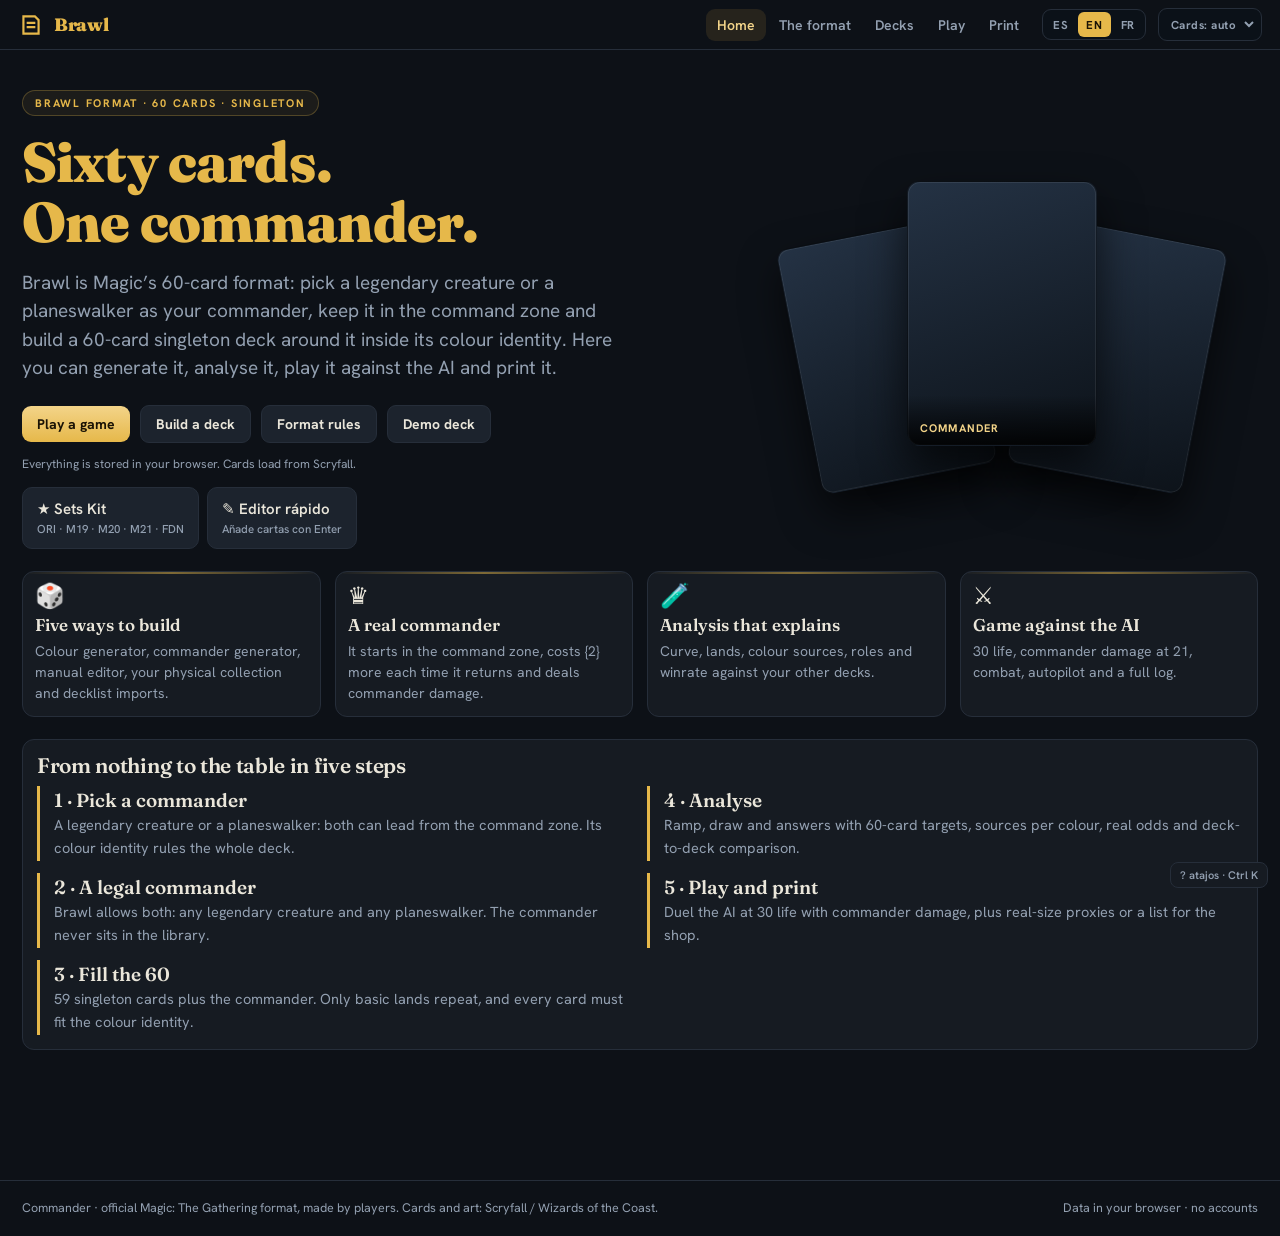
==== brawl.html @ c802e68e "Add files via upload" ====
<!DOCTYPE html><html lang="es"><head><meta charset="utf-8"><meta name="viewport" content="width=device-width,initial-scale=1">
<title>Brawl · Sesenta cartas, un comandante</title>
<meta name="description" content="Brawl multijugador: 60 cartas singleton (1 comandante + 59), 30 vidas, identidad de color y comandante criatura legendaria o planiswalker. Construye, analiza, juega e imprime.">
<link rel="preconnect" href="https://fonts.googleapis.com"><link rel="preconnect" href="https://fonts.gstatic.com" crossorigin>
<link rel="preload" as="style" href="https://fonts.googleapis.com/css2?family=Fraunces:opsz,wght@9..144,600;9..144,850&family=Hanken+Grotesk:wght@400;500;600;700&display=swap"><link href="https://fonts.googleapis.com/css2?family=Fraunces:opsz,wght@9..144,600;9..144,850&family=Hanken+Grotesk:wght@400;500;600;700&display=swap" rel="stylesheet">
<style>
:root{--bg:#0f141c;--bg2:#0a0e14;--pn:#18212c;--pn2:#1e2937;--ln:#2b3a4c;--tx:#eae6da;--mu:#93a0b1;--au:#e3b64b;--au2:#f3d489;--rd:#e0613f;--ok:#5bbd7a;--W:#f0e5b4;--U:#6db2ee;--B:#a690c4;--R:#ee7e5e;--G:#6fcb7c;--r:14px;color-scheme:dark}
*{box-sizing:border-box}
html{scroll-behavior:smooth}
body{margin:0;background:radial-gradient(1200px 700px at 50% -10%,#1c2836 0,#0f141c 55%,#090d12 100%) fixed;color:var(--tx);font:16px/1.55 'Hanken Grotesk',system-ui,-apple-system,sans-serif;-webkit-font-smoothing:antialiased}
h1,h2,h3,h4{font-family:Fraunces,Georgia,serif;line-height:1.08;margin:0;letter-spacing:-.015em}
h1{font-size:clamp(42px,7.6vw,88px);font-weight:850}
h2{font-size:clamp(26px,3.4vw,40px);font-weight:850}
h3{font-size:21px;font-weight:600}
p{margin:0 0 10px}
a{color:var(--au)}
header{position:sticky;top:0;z-index:30;display:flex;gap:18px;align-items:center;flex-wrap:wrap;padding:12px 22px;border-bottom:1px solid var(--ln);background:#0f141ce8;backdrop-filter:blur(12px)}
.logo{display:flex;align-items:center;gap:10px;font:850 21px Fraunces,serif;color:var(--au);cursor:pointer;letter-spacing:-.02em}
.logo svg{width:26px;height:26px;fill:currentColor}
nav{display:flex;gap:2px;flex-wrap:wrap;margin-left:auto}
nav button{background:none;border:0;color:var(--mu);font:600 14.5px 'Hanken Grotesk',system-ui,-apple-system,sans-serif;padding:8px 12px;border-radius:9px;cursor:pointer;transition:.15s}
nav button:hover{color:var(--tx);background:#ffffff0a}
nav button.on{color:var(--tx);background:var(--pn);box-shadow:inset 0 -2px var(--au)}
.langsw{display:flex;gap:2px;border:1px solid var(--ln);border-radius:9px;padding:2px;background:#0b1118}
.langsw button{background:none;border:0;color:var(--mu);font:700 11.5px 'Hanken Grotesk',system-ui,-apple-system,sans-serif;letter-spacing:.06em;padding:5px 8px;border-radius:6px;cursor:pointer}
.langsw button.on{background:var(--au);color:#1a1305}
.langsel{display:flex;align-items:center;border:1px solid var(--ln);border-radius:9px;padding:2px 4px;background:#0b1118}
.langsel select{background:none;border:0;color:var(--mu);font:700 11.5px 'Hanken Grotesk',system-ui,-apple-system,sans-serif;letter-spacing:.04em;padding:5px 4px;cursor:pointer;outline:none}
.langsel select:hover{color:var(--tx)}

/* ---------- tablero de juego ---------- */
.jgrid{display:grid;grid-template-columns:minmax(0,1fr) 300px;gap:14px;margin-top:14px;align-items:start}
@media(max-width:980px){.jgrid{grid-template-columns:1fr}}
.jmain{background:radial-gradient(120% 90% at 50% -10%,#16202c,#0a1017 70%);border:1px solid var(--ln);border-radius:16px;padding:12px;box-shadow:inset 0 20px 60px #0008,0 8px 30px #0006}
.jphase{display:flex;gap:6px;align-items:center;flex-wrap:wrap;margin-bottom:10px}
.jphase .ph{font:700 10.5px 'Hanken Grotesk',system-ui,-apple-system,sans-serif;letter-spacing:.12em;text-transform:uppercase;color:var(--mu);border:1px solid #ffffff14;border-radius:999px;padding:5px 11px;background:#0b1118}
.jphase .ph.on{color:#1a1305;background:linear-gradient(180deg,var(--au2),var(--au));border-color:transparent;box-shadow:0 4px 14px #e3b64b33}
.jphase .jturn{margin-left:auto;font:700 11px 'Hanken Grotesk',system-ui,-apple-system,sans-serif;letter-spacing:.1em;text-transform:uppercase;color:var(--au2)}
.jbody{display:grid;grid-template-columns:64px minmax(0,1fr);gap:10px;align-items:stretch}
.jpiles{display:flex;flex-direction:column;justify-content:space-between;gap:16px}
.pstack{display:flex;flex-direction:column;gap:4px;align-items:stretch}
.plabel{font:700 9px 'Hanken Grotesk',system-ui,-apple-system,sans-serif;letter-spacing:.16em;text-transform:uppercase;color:var(--mu);text-align:center;opacity:.7}
.pmini{display:flex;align-items:center;gap:4px;justify-content:center;font:600 11px 'Hanken Grotesk',system-ui,-apple-system,sans-serif;color:#cfdae6;background:#0a121b;border:1px solid #ffffff12;border-radius:8px;padding:6px 4px;position:relative}
.pmini .cnt{font-weight:800;color:var(--au2)}
.pmini.gy{border-color:#f5555522}.pmini.ex{border-color:#a855f722}.pmini.cmd{border-color:#e3b64b44}
.jplay{display:flex;flex-direction:column;gap:6px;min-width:0}
.jzone{min-height:104px;border:1px dashed #ffffff14;border-radius:12px;padding:8px;display:flex;flex-wrap:wrap;gap:6px;align-content:flex-start;background:#ffffff04;position:relative}
.jzone.jlands{min-height:76px;border-style:solid;border-color:#ffffff0d;background:#ffffff02}
.jzone.jhand{border-style:solid;border-color:#ffffff10;background:#ffffff05}
.jzone.me{border-color:#e3b64b26}
.jzone.ai{border-color:#6fb4f026}
.jempty{font:600 10.5px 'Hanken Grotesk',system-ui,-apple-system,sans-serif;letter-spacing:.06em;color:var(--mu);opacity:.55;margin:auto}
.jzone .bcard{width:72px}
.jzone.jlands .bcard{width:56px}
.jzone.jhand .hcard{width:66px}
.jinfo{display:flex;align-items:center;gap:10px;padding:2px 4px}
.jinfo.me{justify-content:flex-end}
.jdice{font:850 24px Fraunces,serif;color:#f2e7cf;background:#0a121b;border:1px solid #ffffff1a;border-radius:12px;padding:1px 12px;min-width:46px;text-align:center;box-shadow:0 4px 14px #0007}
.jdice.pulse{animation:jdice .7s ease}
.jdice.hit{color:#ff9b9b;border-color:#f5555588;box-shadow:0 0 22px #f5555544}
.jdice.gain{color:#9bf2b5;border-color:#55f58b88;box-shadow:0 0 22px #55f58b44}
@keyframes jdice{0%{transform:scale(1)}35%{transform:scale(1.22)}100%{transform:scale(1)}}
.jmeta{font:600 10.5px 'Hanken Grotesk',system-ui,-apple-system,sans-serif;color:var(--mu);letter-spacing:.04em}
.jmid{display:flex;flex-direction:column;align-items:center;gap:6px;margin:6px 0;min-height:20px}
.jstatus{font:700 11px 'Hanken Grotesk',system-ui,-apple-system,sans-serif;letter-spacing:.14em;text-transform:uppercase;color:var(--au2)}
#jCoach{display:none;max-width:min(700px,96%);text-align:center;color:#efdfb4;background:linear-gradient(180deg,#2b2413e6,#151009e6);border:1px solid #e8c5743d;border-radius:12px;padding:5px 12px;font:600 11.5px 'Hanken Grotesk',system-ui,-apple-system,sans-serif;line-height:1.35;box-shadow:0 6px 18px #0006}
#jCoach.on{display:block;animation:coachIn .32s cubic-bezier(.2,1.3,.4,1)}
@keyframes coachIn{from{opacity:0;transform:translateY(4px)}to{opacity:1;transform:translateY(0)}}
.jside{display:flex;flex-direction:column;gap:10px;background:#0b1118;border:1px solid var(--ln);border-radius:16px;padding:12px}
.jtools{display:flex;flex-wrap:wrap;gap:6px;align-items:center}
.jcmdbox{background:#0a121b;border:1px solid #e3b64b22;border-radius:12px;padding:8px}
.jlogbox{flex:1;min-height:180px;max-height:360px;overflow:auto;background:#080e15;border:1px solid var(--ln);border-radius:12px;padding:8px}
.jlogbox .log{font:11.5px/1.5 ui-monospace,SFMono-Regular,Menlo,monospace;color:#a9b8c6}
.jblockpanel{margin-top:12px;background:#0b1118;border:1px solid var(--ln);border-radius:14px;padding:12px}
.floatdmg{position:fixed;font:800 20px Fraunces,serif;pointer-events:none;z-index:9999;animation:fdmg 1.2s ease-out forwards;text-shadow:0 2px 8px #000}
@keyframes fdmg{0%{opacity:0;transform:translate(-50%,0) scale(.8)}20%{opacity:1}100%{opacity:0;transform:translate(-50%,-38px) scale(1.15)}}
.jparticle{position:fixed;width:5px;height:5px;border-radius:50%;pointer-events:none;z-index:9998;animation:jpart .7s ease-out forwards}
@keyframes jpart{to{transform:translate(var(--dx),var(--dy));opacity:0}}
.jshake{animation:jshake .32s}
@keyframes jshake{0%,100%{transform:translate(0)}25%{transform:translate(-3px,2px)}60%{transform:translate(3px,-2px)}}

/* ---------- análisis por sobre ---------- */
.anaout{margin-top:12px}
.anacard{background:#0a121b;border:1px solid var(--ln);border-radius:14px;padding:14px}
.anabig{font:800 19px Fraunces,serif}
.anagrid{display:grid;grid-template-columns:repeat(auto-fit,minmax(150px,1fr));gap:10px;margin:12px 0}
.anagrid>div{background:#ffffff05;border:1px solid #ffffff0d;border-radius:10px;padding:8px 10px;display:flex;flex-direction:column;gap:3px}
.anagrid small{font:700 9.5px 'Hanken Grotesk',system-ui,-apple-system,sans-serif;letter-spacing:.14em;text-transform:uppercase;color:var(--mu)}
.anagrid b{font:800 18px Fraunces,serif;color:#f2e7cf}
.anabar{height:6px;background:#ffffff14;border-radius:999px;overflow:hidden;margin-top:4px}
.anabar i{display:block;height:100%;background:linear-gradient(90deg,#8a6a1e,var(--au2))}
.analabel{font:700 10px 'Hanken Grotesk',system-ui,-apple-system,sans-serif;letter-spacing:.14em;text-transform:uppercase;color:var(--au2);margin:14px 0 6px}
.anacurve{display:flex;align-items:flex-end;gap:4px;height:86px;padding-top:6px}
.anacurve i{flex:1;background:linear-gradient(180deg,var(--au2),#6d5316);border-radius:3px 3px 0 0;position:relative;display:flex;align-items:flex-end;justify-content:center}
.anacurve i span{position:absolute;bottom:-16px;font:700 9px 'Hanken Grotesk',system-ui,-apple-system,sans-serif;color:var(--mu)}
.anaok{color:#9bf2b5;font:600 12px 'Hanken Grotesk',system-ui,-apple-system,sans-serif}
.anawarn{display:flex;flex-wrap:wrap;gap:6px}
.anawarn span{font:600 11px 'Hanken Grotesk',system-ui,-apple-system,sans-serif;color:#ffc8a0;background:#f5a35514;border:1px solid #f5a35533;border-radius:999px;padding:3px 9px}
.anavs{display:grid;grid-template-columns:1fr auto 1fr;gap:12px;align-items:center;text-align:center}
.anavs>div{display:flex;flex-direction:column;gap:4px;align-items:center}
.anaPct{font:800 26px Fraunces,serif;color:var(--au2)}
.anagrid2{display:grid;grid-template-columns:1fr 1fr;gap:14px;margin-top:10px}
.anasum{display:grid;grid-template-columns:repeat(auto-fit,minmax(190px,1fr));gap:10px}
.anasum>div{background:#ffffff05;border:1px solid #ffffff0d;border-radius:10px;padding:10px;display:flex;flex-direction:column;gap:3px}
.anasum small{font:700 9.5px 'Hanken Grotesk',system-ui,-apple-system,sans-serif;letter-spacing:.14em;text-transform:uppercase;color:var(--mu)}
.anasum b{font:800 15px Fraunces,serif;color:#f2e7cf}
.anarank{display:flex;flex-direction:column}
.anarow{display:grid;grid-template-columns:1fr 54px 92px;gap:10px;align-items:center;padding:7px 4px;border-bottom:1px solid #ffffff0d}
.anarow b{font:700 13.5px 'Hanken Grotesk',system-ui,-apple-system,sans-serif}
.anamatrix{overflow:auto;max-height:360px;border:1px solid var(--ln);border-radius:12px;padding:6px}
.anamatrix table{border-collapse:collapse;font:700 10.5px 'Hanken Grotesk',system-ui,-apple-system,sans-serif;width:100%}
.anamatrix th,.anamatrix td{padding:4px 6px;text-align:center;border-bottom:1px solid #ffffff0a;min-width:34px}
.anamatrix th{color:var(--mu);font-weight:700}
.anamatrix td.anawin{background:#55f58b18;color:#9bf2b5;border-radius:4px}
.anamatrix td.analose{background:#f5555518;color:#ff9b9b;border-radius:4px}
.anamatrix td.anatied{color:#cbd6e2}
.anamatrix td.anaself{color:#4a5a6a}
.anamatrix thead th{position:sticky;top:0;background:#0f141c;z-index:2}
.anamatrix tbody th{position:sticky;left:0;background:#0f141c;text-align:left;max-width:118px;z-index:1}
.anamatrix th .mnum{display:block;color:#eae6da;font-weight:800}
.anamatrix th .mname{display:block;max-width:106px;overflow:hidden;text-overflow:ellipsis;white-space:nowrap;font:600 9px 'Hanken Grotesk',system-ui,-apple-system,sans-serif;color:var(--mu)}
.anatblwrap{overflow-x:auto;-webkit-overflow-scrolling:touch;overscroll-behavior-x:contain;margin-top:6px}
.anatblwrap .anatbl{min-width:330px;margin-top:0}
.anamatrix td[data-pid]{cursor:pointer}
.anamatrix td[data-pid]:hover{background:#ffffff12}
#jCap{min-width:0}
.anaalts{display:flex;flex-wrap:wrap;gap:6px;margin-top:6px}
.anaalts span{font:600 10.5px 'Hanken Grotesk',system-ui,-apple-system,sans-serif;color:var(--mu);border:1px solid #ffffff14;border-radius:999px;padding:2px 8px}
.anatier{display:inline-flex;width:19px;height:19px;align-items:center;justify-content:center;border-radius:6px;font:800 11px 'Hanken Grotesk',system-ui,-apple-system,sans-serif;line-height:1;vertical-align:middle}
.anaroles{display:flex;flex-wrap:wrap;gap:6px;align-items:center}
.anarole{font:700 11px 'Hanken Grotesk',system-ui,-apple-system,sans-serif;color:#ffb07a;background:#ffb07a14;border:1px solid #ffb07a3d;border-radius:999px;padding:3px 9px}
.anarole.ok{color:#9bf2b5;background:#9bf2b514;border-color:#9bf2b53d}
.anarole b{font-weight:800;letter-spacing:0}
.anahist{display:flex;flex-direction:column;gap:2px}
.anahist>div{display:grid;grid-template-columns:88px 1fr auto;gap:8px;align-items:center;padding:4px 2px;border-bottom:1px solid #ffffff0d;font:600 12px 'Hanken Grotesk',system-ui,-apple-system,sans-serif;color:#dbe4ee}
.anahist .d{color:var(--mu);font-size:10.5px}
.anahist .up{color:#9bf2b5}.anahist .down{color:#ff9b7a}
.anares{display:flex;flex-wrap:wrap;gap:8px;align-items:center;margin-top:4px}
.anares label{display:flex;gap:6px;align-items:center;font:600 11px 'Hanken Grotesk',system-ui,-apple-system,sans-serif;color:var(--mu)}
.anares input{width:64px;background:#0a1118;border:1px solid var(--ln);border-radius:8px;color:var(--tx);padding:5px 7px;font:700 12px 'Hanken Grotesk',system-ui,-apple-system,sans-serif}
.anacal{margin-top:8px;font:600 11px 'Hanken Grotesk',system-ui,-apple-system,sans-serif;color:var(--mu);line-height:1.45;border-left:2px solid #ffffff1a;padding:2px 0 2px 8px}
@media(max-width:640px){
  .anamatrix{max-height:300px;padding:4px}
  .anamatrix table{font-size:9.5px}
  .anamatrix th,.anamatrix td{min-width:28px;padding:3px 4px}
  .anamatrix th .mname{max-width:72px}
  .anatblwrap .anatbl{min-width:300px}
  .anares label{flex:1}
  .anahist>div{grid-template-columns:72px 1fr auto}
  .anarow{grid-template-columns:minmax(0,1fr) 42px 76px;gap:8px}
  .anarow b{font-size:12.5px}
}

.anamech{display:flex;flex-wrap:wrap;gap:6px}
.anacap{font:600 12.5px 'Hanken Grotesk',system-ui,-apple-system,sans-serif;color:#e9f0f7;background:#ffffff08;border:1px solid #ffffff14;border-left:2px solid var(--au2);border-radius:8px;padding:8px 10px}
.anacaplead{line-height:1.45}
.anacap{display:flex;gap:10px;align-items:flex-start}
.anacapimg{flex:0 0 74px;width:74px;align-self:center;border-radius:6px;box-shadow:0 8px 18px #000a,0 0 0 1px #ffffff1f}
.anacapbody{flex:1;min-width:0}
.anacaprow .nmb small .pt{color:#e9f0f7;font-weight:700}
.anacapt{margin:9px 0 2px;color:var(--au2);font:700 9.5px 'Hanken Grotesk',system-ui,-apple-system,sans-serif;letter-spacing:.12em;text-transform:uppercase}
.anacaprow{display:grid;grid-template-columns:16px minmax(0,1fr) auto;gap:8px;align-items:center;padding:5px 0;border-top:1px solid #ffffff12}
.anacaprow .rk{font:700 11px 'Hanken Grotesk',system-ui,-apple-system,sans-serif;color:var(--mu);text-align:center}
.anacaprow.top .rk{color:var(--au2)}
.anacaprow .nmb{min-width:0}
.anacaprow .nmb b{display:block;font:600 12.5px 'Hanken Grotesk',system-ui,-apple-system,sans-serif;white-space:nowrap;overflow:hidden;text-overflow:ellipsis}
.anacaprow .nmb small{display:block;margin-top:1px;color:var(--mu);font:500 10.5px/1.35 'Hanken Grotesk',system-ui,-apple-system,sans-serif;white-space:normal}
.anacaprow .g{font:800 15px Fraunces,serif;font-variant-numeric:tabular-nums}
.anamech span{font:600 11px 'Hanken Grotesk',system-ui,-apple-system,sans-serif;color:#d8e2ec;background:#ffffff0a;border:1px solid #ffffff16;border-radius:999px;padding:3px 9px}
.anamech span b{color:var(--au2)}
.anacurve i.cv-easy{background:linear-gradient(180deg,var(--au2),#6d5316)}
.anacurve i.cv-mid{background:linear-gradient(180deg,#e0a04a,#7a5312)}
.anacurve i.cv-hard{background:linear-gradient(180deg,#e2704a,#7a2f12)}
.anagrid b.dl-easy{color:#9bf2b5}
.anagrid b.dl-mid{color:#f2d08b}
.anagrid b.dl-hard{color:#ff9b7a}
.anahead{display:flex;justify-content:space-between;gap:14px;align-items:flex-start}
.anagradebox{display:flex;flex-direction:column;align-items:center;min-width:64px}
.anagrade{font:800 40px/1 Fraunces,serif;color:var(--au2)}
.anagradebox small{font:700 10px 'Hanken Grotesk',system-ui,-apple-system,sans-serif;letter-spacing:.08em;color:var(--mu);white-space:nowrap;line-height:1.4}
.anacity{display:flex;gap:8px;align-items:center;flex-wrap:wrap;margin-top:6px}
.anacta{font:600 11px 'Hanken Grotesk',system-ui,-apple-system,sans-serif;color:var(--mu)}
.anatbl{width:100%;border-collapse:collapse;font:600 12px 'Hanken Grotesk',system-ui,-apple-system,sans-serif;margin-top:6px}
.anatbl th{font:700 9.5px 'Hanken Grotesk',system-ui,-apple-system,sans-serif;letter-spacing:.12em;text-transform:uppercase;color:var(--mu);text-align:left;padding:5px 6px;border-bottom:1px solid #ffffff14}
.anatbl td{padding:5px 6px;border-bottom:1px solid #ffffff0d;color:#dbe4ee}
.anatbl td.n,.anatbl th.n{text-align:right}
.anatbl tbody tr:hover{background:#ffffff05}
.anagood{color:#9bf2b5}.anabad{color:#ff9b7a}
.anasrc{display:grid;grid-template-columns:repeat(auto-fit,minmax(130px,1fr));gap:8px;margin-top:10px}
.anasrc>div{background:#ffffff05;border:1px solid #ffffff0d;border-radius:10px;padding:7px 9px;display:flex;flex-direction:column;gap:2px}
.anasrc small{font:700 9px 'Hanken Grotesk',system-ui,-apple-system,sans-serif;letter-spacing:.12em;text-transform:uppercase;color:var(--mu)}
.anasrc b{font:800 16px Fraunces,serif;color:#f2e7cf}
.anacardlist{max-height:360px;overflow:auto;border:1px solid var(--ln);border-radius:10px;padding:2px 8px}
.anacl{display:grid;grid-template-columns:31px minmax(0,1fr) 74px;gap:8px;align-items:center;padding:5px 2px;border-bottom:1px solid #ffffff0a}
.anacl:last-child{border-bottom:0}
.anacl b{font:700 12.5px 'Hanken Grotesk',system-ui,-apple-system,sans-serif}
.anacthumb{width:31px;aspect-ratio:.716;object-fit:cover;border-radius:4px;border:1px solid #ffffff1f;background:#0b1118;display:block;cursor:zoom-in;transition:transform .16s,border-color .16s,box-shadow .16s}
.anacthumb:hover{transform:scale(1.1);border-color:var(--au);box-shadow:0 6px 16px #000a}
.anacthumb.off{background:linear-gradient(160deg,#26313d,#0b1118)}
.anaclb{min-width:0;display:flex;flex-direction:column;gap:2px}
.anaclnm{display:flex;align-items:center;gap:6px;flex-wrap:wrap;line-height:1.25}
.anaclnm .pt{font:800 9.5px 'Hanken Grotesk',system-ui,-apple-system,sans-serif;color:#dbe4ee;background:#ffffff0d;border:1px solid #ffffff14;border-radius:4px;padding:0 4px}
.anaclnm .mana{display:inline-flex;gap:2px;flex-wrap:wrap}
.anaclnm .mana .pip{width:14px;height:14px;font:700 8px/1 'Hanken Grotesk',system-ui,-apple-system,sans-serif;vertical-align:0}
.anaclnm .mana .pip+.pip{margin-left:-1px}
.anaclchips{display:flex;flex-wrap:wrap;gap:4px}
.anaclchips span{font:700 9px 'Hanken Grotesk',system-ui,-apple-system,sans-serif;letter-spacing:.04em;border-radius:999px;padding:1px 6px;background:#ffffff0a;border:1px solid #ffffff14;color:#c7d2de}
.anaclchips .ramp{color:#9bf2b5;border-color:#9bf2b53d;background:#9bf2b50f}
.anaclchips .draw{color:#8fd0ff;border-color:#8fd0ff3d;background:#8fd0ff0f}
.anaclchips .ans{color:#ffbfa0;border-color:#ffbfa03d;background:#ffbfa00f}
.anaclmeta{display:flex;align-items:center;gap:6px;flex-wrap:wrap;font:700 9.5px 'Hanken Grotesk',system-ui,-apple-system,sans-serif;color:var(--mu);letter-spacing:.06em}
.anaclmeta .rar{width:13px;height:13px;border-radius:3px;display:inline-flex;align-items:center;justify-content:center;font:800 8px 'Hanken Grotesk',system-ui,-apple-system,sans-serif;color:#0d1117;background:#9aa7b4}
.anaclmeta .rar.u{background:#a8b9c8}.anaclmeta .rar.r{background:var(--au2)}.anaclmeta .rar.m{background:#f0763c}
.anaclmeta .px{color:#f2e7cf;letter-spacing:0}
.anagradebar{position:relative;height:15px;background:#ffffff10;border-radius:5px;overflow:hidden}
.anagradebar i{display:block;height:100%;background:linear-gradient(90deg,#7a5a12,var(--au2))}
@media(max-width:520px){
  .anacl{grid-template-columns:29px minmax(0,1fr) 58px;gap:7px}
  .anaclchips span{font-size:8.5px;padding:1px 5px}
  .anaclnm b{font-size:12px}
  .anaclmeta{gap:5px;font-size:9px}
}
.anagradebar span{position:absolute;inset:0;display:flex;align-items:center;justify-content:center;font:800 9.5px 'Hanken Grotesk',system-ui,-apple-system,sans-serif;color:#0d1117}
.anaplan{display:flex;flex-direction:column;gap:6px}
.anaplan>div{background:#ffffff06;border-left:2px solid var(--au2);border-radius:0 8px 8px 0;padding:7px 10px;font:600 12px 'Hanken Grotesk',system-ui,-apple-system,sans-serif;color:#dbe4ee}
.anamethod{margin-top:14px;padding-top:10px;border-top:1px solid #ffffff12;font:600 11px 'Hanken Grotesk',system-ui,-apple-system,sans-serif;color:var(--mu);line-height:1.5}
.anamethod b{color:var(--au2);font:700 10px 'Hanken Grotesk',system-ui,-apple-system,sans-serif;letter-spacing:.12em;text-transform:uppercase}
.anamethod ul{margin:6px 0 0;padding-left:16px;display:flex;flex-direction:column;gap:4px}
.anasrcT{margin-top:10px;color:var(--au2);font:700 10px 'Hanken Grotesk',system-ui,-apple-system,sans-serif;letter-spacing:.12em;text-transform:uppercase}
.anamethod a{color:#d8e2ec;text-decoration:underline;text-decoration-color:#ffffff33}
.anamethod a:hover{color:var(--au2)}
.anaRowClick{cursor:pointer;border-radius:8px}
.anaRowClick:hover,.anaRowClick:focus{background:#ffffff07;outline:0}
main{max-width:1180px;margin:0 auto;padding:26px 22px 90px}
section{display:none}section.on{display:block;animation:fade .28s ease}
@keyframes fade{from{opacity:0;transform:translateY(6px)}}
.hero{padding:48px 0 26px;display:grid;grid-template-columns:minmax(0,1.15fr) minmax(0,.85fr);gap:32px;align-items:center}
@media(max-width:900px){.hero{grid-template-columns:1fr;gap:18px;padding-top:26px}}
.hero h1 span{color:var(--au)}
.hero .lede{font-size:19px;color:var(--mu);max-width:56ch;margin:16px 0 22px}
.eyebrow{display:inline-flex;align-items:center;gap:8px;font:700 11px 'Hanken Grotesk',system-ui,-apple-system,sans-serif;letter-spacing:.16em;text-transform:uppercase;color:var(--au);border:1px solid #e3b64b44;background:#e3b64b12;border-radius:999px;padding:5px 12px;margin-bottom:16px}
.row{display:flex;gap:10px;flex-wrap:wrap;align-items:center}
.row.tight{gap:6px}
.btn{background:linear-gradient(180deg,var(--au2),var(--au));color:#1a1305;border:0;border-radius:10px;padding:11px 18px;font:700 15px 'Hanken Grotesk',system-ui,-apple-system,sans-serif;cursor:pointer;transition:.15s;box-shadow:0 6px 20px #e3b64b26}
.btn:hover{filter:brightness(1.06);transform:translateY(-1px)}
.btn.sec{background:#ffffff0c;color:var(--tx);border:1px solid var(--ln);box-shadow:none}
.btn.ghost{background:none;border:1px solid transparent;color:var(--mu)}
.btn:disabled{opacity:.45;cursor:not-allowed;transform:none}
.btn.sm{padding:6px 11px;font-size:13.5px;border-radius:8px}
button,input,select,textarea{font:inherit;color:inherit}
input,select,textarea{background:var(--pn);border:1px solid var(--ln);border-radius:9px;padding:9px 11px;width:100%;transition:.15s}
input:focus,select:focus,textarea:focus{outline:2px solid #e3b64b66;outline-offset:1px;border-color:#e3b64b66}
textarea{resize:vertical;min-height:120px;font-family:ui-monospace,Menlo,Consolas,monospace;font-size:13.5px;line-height:1.5}
label{display:block;font:600 12px 'Hanken Grotesk',system-ui,-apple-system,sans-serif;letter-spacing:.06em;text-transform:uppercase;color:var(--mu);margin:0 0 5px}
.mu{color:var(--mu)}.sm{font-size:13.5px}.xs{font-size:12px}
.panel{background:linear-gradient(180deg,#18212c,#141c26);border:1px solid var(--ln);border-radius:var(--r);padding:18px}
.panel.flat{background:#141c26}
.grid{display:grid;gap:14px}
.g2{grid-template-columns:repeat(auto-fit,minmax(280px,1fr))}
.g3{grid-template-columns:repeat(auto-fit,minmax(220px,1fr))}
.g4{grid-template-columns:repeat(auto-fit,minmax(170px,1fr))}
.rules{display:grid;grid-template-columns:repeat(auto-fit,minmax(215px,1fr));gap:16px;margin:22px 0}
.rule{border-left:3px solid var(--au);padding:2px 0 2px 14px}
.rule b{display:block;font:600 19px Fraunces,serif;margin-bottom:2px}
.rule span{color:var(--mu);font-size:14.5px}
.feature{background:linear-gradient(180deg,#18212c,#121a24);border:1px solid var(--ln);border-radius:var(--r);padding:18px;display:flex;flex-direction:column;gap:6px;position:relative;overflow:hidden}
.feature:before{content:'';position:absolute;inset:0 0 auto;height:2px;background:linear-gradient(90deg,transparent,var(--au),transparent);opacity:.5}
.feature .ico{font-size:24px;line-height:1}
.feature b{font:600 17px Fraunces,serif}
.feature p{color:var(--mu);font-size:14px;margin:0}
.fan{position:relative;height:340px;display:flex;justify-content:center;align-items:center}
.fan .fc{position:absolute;width:190px;aspect-ratio:.716;border-radius:13px;border:1px solid #00000066;box-shadow:0 22px 44px #000a,0 0 0 1px #ffffff14 inset;background:linear-gradient(160deg,#243244,#0d131a);overflow:hidden;transition:.35s}
.fan .fc img{width:100%;height:100%;object-fit:cover;display:block}
.fan .fc:nth-child(1){transform:rotate(-11deg) translateX(-120px) translateY(14px) scale(.94)}
.fan .fc:nth-child(2){transform:rotate(0) translateY(-6px);z-index:2}
.fan .fc:nth-child(3){transform:rotate(11deg) translateX(120px) translateY(14px) scale(.94)}
.fan .fc .cap{position:absolute;left:0;right:0;bottom:0;padding:26px 12px 10px;background:linear-gradient(180deg,#0000,#000000d9);font:700 11px 'Hanken Grotesk',system-ui,-apple-system,sans-serif;letter-spacing:.1em;text-transform:uppercase;color:var(--au2)}
.fan:hover .fc:nth-child(1){transform:rotate(-13deg) translateX(-140px) translateY(18px) scale(.95)}
.fan:hover .fc:nth-child(3){transform:rotate(13deg) translateX(140px) translateY(18px) scale(.95)}
.badge{display:inline-flex;align-items:center;gap:6px;border:1px solid var(--ln);background:#ffffff08;border-radius:999px;padding:3px 9px;font:600 11.5px 'Hanken Grotesk',system-ui,-apple-system,sans-serif;color:var(--mu)}
.badge.gold{border-color:#e3b64b55;color:var(--au2);background:#e3b64b12}
.pip{display:inline-flex;align-items:center;justify-content:center;width:17px;height:17px;border-radius:50%;font:700 9.5px/1 'Hanken Grotesk',system-ui,-apple-system,sans-serif;color:#141a22;vertical-align:-2px}
.pW{background:var(--W)}.pU{background:var(--U)}.pB{background:var(--B)}.pR{background:var(--R)}.pG{background:var(--G)}.pC{background:#b9c4cf}
.tabs{display:flex;gap:6px;flex-wrap:wrap;margin:18px 0 16px;border-bottom:1px solid var(--ln);padding-bottom:12px}
.tabs button{background:#ffffff08;border:1px solid var(--ln);color:var(--mu);border-radius:999px;padding:7px 14px;font:600 13.5px 'Hanken Grotesk',system-ui,-apple-system,sans-serif;cursor:pointer}
.tabs button.on{background:var(--au);color:#1a1305;border-color:var(--au)}
.tabp{display:none}.tabp.on{display:block}
.field{margin-bottom:12px}
.packgrid{display:grid;grid-template-columns:repeat(auto-fill,minmax(200px,1fr));gap:14px}
@media(min-width:1240px){.packgrid{grid-template-columns:repeat(5,minmax(0,1fr))}}
.pack{background:linear-gradient(180deg,#18212c,#121a24);border:1px solid var(--ln);border-radius:13px;overflow:hidden;display:flex;flex-direction:column;transition:.2s}
.pack:hover{border-color:#e3b64b55;transform:translateY(-2px)}
.pack .art{position:relative;height:240px;background:linear-gradient(160deg,#26374a,#0d131a);overflow:hidden;display:flex;align-items:center;justify-content:center}
.pack .art .abg{position:absolute;inset:-14%;background-position:center;background-size:cover;filter:blur(18px) saturate(1.3);opacity:.5;transform:scale(1.05)}
.pack .art img{position:relative;z-index:1;display:block;height:188px;width:auto;max-width:88%;margin-bottom:18px;object-fit:contain;border-radius:8px;box-shadow:0 14px 26px #000c,0 0 0 1px #ffffff26;transition:transform .25s ease}
.pack:hover .art img{transform:translateY(-4px) scale(1.03)}
.pack .art:after{content:'';position:absolute;inset:0;z-index:1;pointer-events:none;background:linear-gradient(180deg,#0000 58%,#121a24f2)}
.pack .art .nm{position:absolute;left:11px;right:11px;bottom:8px;z-index:2;text-align:center;font:600 16px Fraunces,serif;text-shadow:0 2px 10px #000}
.pack .bd{padding:10px 12px 12px;display:flex;flex-direction:column;gap:8px;flex:1}
.pack .meta{display:flex;gap:6px;flex-wrap:wrap;align-items:center;font-size:12px;color:var(--mu)}
.pack .pkrow{display:flex;gap:8px;align-items:flex-start;justify-content:space-between;min-width:0;font:600 11px 'Hanken Grotesk',system-ui,-apple-system,sans-serif;color:var(--mu)}
.pack .pkstyle{flex:0 0 auto;border:1px solid #ffffff16;border-radius:999px;padding:2px 8px;background:#ffffff08}
.pack .pkcap{min-width:0;white-space:normal;line-height:1.25;text-align:right;color:#dbe4ee}
.pack .pkcap b{font:800 11.5px 'Hanken Grotesk',system-ui,-apple-system,sans-serif;font-variant-numeric:tabular-nums}
.pack .acts{display:grid;grid-template-columns:1fr 1fr;gap:6px;margin-top:auto}
.pack .acts button{background:#ffffff0c;border:1px solid var(--ln);color:var(--tx);border-radius:7px;padding:7px 6px;font:600 12.5px 'Hanken Grotesk',system-ui,-apple-system,sans-serif;cursor:pointer;white-space:nowrap}
.pack .acts button:hover{border-color:var(--au);color:var(--au2)}
.cardlist{display:flex;flex-direction:column;gap:1px;max-height:260px;overflow:auto;font-size:13.5px}
.cline{display:flex;gap:7px;align-items:center;padding:3px 6px;border-radius:6px;cursor:help}
.cline:hover{background:#ffffff0d}
.cline .q{color:var(--au);font-weight:700;min-width:20px;text-align:right;font-variant-numeric:tabular-nums}
.cline .n{flex:1;min-width:0;white-space:nowrap;overflow:hidden;text-overflow:ellipsis}
.cline .m{margin-left:auto;color:var(--mu);font-size:12px;white-space:nowrap}
.chips{display:flex;gap:6px;flex-wrap:wrap}
.chip{background:#ffffff0a;border:1px solid var(--ln);border-radius:999px;padding:5px 11px;font:600 13px 'Hanken Grotesk',system-ui,-apple-system,sans-serif;cursor:pointer;color:var(--mu)}
.chip.on{background:var(--au);color:#1a1305;border-color:var(--au)}
.col-dot{width:34px;height:34px;border-radius:50%;border:2px solid #ffffff22;display:inline-flex;align-items:center;justify-content:center;font:700 13px 'Hanken Grotesk',system-ui,-apple-system,sans-serif;color:#10151c}
.stat{display:flex;align-items:flex-end;gap:5px;height:96px;margin:8px 0 2px}
.stat i{flex:1;background:linear-gradient(180deg,var(--au2),#b98d26);border-radius:4px 4px 0 0;min-height:2px;position:relative}
.stat i b{position:absolute;bottom:100%;left:0;right:0;text-align:center;font:700 10.5px 'Hanken Grotesk',system-ui,-apple-system,sans-serif;color:var(--mu);margin-bottom:2px}
.lab{display:flex;gap:5px}.lab span{flex:1;text-align:center;font:600 10.5px 'Hanken Grotesk',system-ui,-apple-system,sans-serif;color:var(--mu)}
.metric{display:flex;justify-content:space-between;gap:8px;padding:5px 0;border-bottom:1px dashed #ffffff12;font-size:13.5px}
.metric b{font-variant-numeric:tabular-nums}
.warn{border-left:3px solid var(--rd);background:#e0613f0f;padding:7px 11px;border-radius:0 8px 8px 0;font-size:13.5px;margin:6px 0}
.warn.ok{border-left-color:var(--ok);background:#5bbd7a10}
.warn.tip{border-left-color:#6db2ee;background:#6db2ee0f}
.select-list{display:flex;flex-direction:column;gap:4px;max-height:420px;overflow:auto;padding-right:4px}
.dline{display:flex;gap:8px;align-items:center;background:#ffffff06;border:1px solid #ffffff0d;border-radius:8px;padding:5px 8px;font-size:13.5px}
.dline .n{flex:1;min-width:0;white-space:nowrap;overflow:hidden;text-overflow:ellipsis}
.dline .sw{background:#ffffff0c;border:1px solid var(--ln);border-radius:6px;padding:3px 7px;font:600 11.5px 'Hanken Grotesk',system-ui,-apple-system,sans-serif;color:var(--mu);cursor:pointer}
.dline .sw:hover{border-color:var(--au);color:var(--au2)}
.hand{display:flex;gap:7px;flex-wrap:wrap}
.hcard{width:88px;border-radius:8px;overflow:hidden;border:1px solid #ffffff1a;cursor:pointer;background:#0b1118;transition:.15s;position:relative}
.hcard:hover{transform:translateY(-4px);border-color:var(--au)}
.hcard img{width:100%;display:block;aspect-ratio:.716;object-fit:cover}
.hcard span{display:block;padding:2px 4px;font:600 9.5px 'Hanken Grotesk',system-ui,-apple-system,sans-serif;white-space:nowrap;overflow:hidden;text-overflow:ellipsis;color:var(--mu)}
.hcard.off{opacity:.4;filter:grayscale(1)}
.board{display:grid;gap:12px}
.bf{min-height:112px;border:1px dashed #ffffff1a;border-radius:12px;padding:8px;display:flex;gap:8px;flex-wrap:wrap;align-items:center;background:#0b1118a6}
.bf .empty{color:#5c6a7a;font-size:13px;margin:auto}
.bcard{width:104px;border-radius:8px;overflow:hidden;border:1px solid #ffffff1a;background:#0b1118;position:relative;transition:.15s;cursor:pointer}
.bcard img{width:100%;display:block;aspect-ratio:.716;object-fit:cover}
.bcard.tapped{transform:rotate(90deg) scale(.86);margin:0 12px}
.bcard.sel{outline:2px solid var(--au);outline-offset:2px}
.bcard .tag{position:absolute;top:3px;left:3px;background:#000000b8;border-radius:4px;padding:0 4px;font:700 9.5px 'Hanken Grotesk',system-ui,-apple-system,sans-serif;color:var(--au2)}
.bcard .pt{position:absolute;right:3px;bottom:3px;background:#000000c4;border-radius:4px;padding:0 4px;font:700 10px/1.1 'Hanken Grotesk',system-ui,-apple-system,sans-serif}
.bcard .kws{position:absolute;left:3px;right:3px;bottom:22px;z-index:3;display:flex;flex-wrap:wrap;gap:2px;pointer-events:none}
.bcard .kw{font:700 8px/1.2 'Hanken Grotesk',system-ui,-apple-system,sans-serif;font-style:normal;letter-spacing:.01em;color:#f3e3b6;background:#07120ce6;border:1px solid #d8bd7855;border-radius:4px;padding:1px 3px;max-width:100%;white-space:nowrap;overflow:hidden;text-overflow:ellipsis}
.bcard .kw.more{color:#cfd8c4;background:#0b1118e6;border-color:#ffffff26}
.bcard.dead{filter:grayscale(1) brightness(.6)}
.life{display:flex;align-items:center;gap:10px;font:850 26px Fraunces,serif}
.life small{font:600 11px 'Hanken Grotesk',system-ui,-apple-system,sans-serif;letter-spacing:.1em;text-transform:uppercase;color:var(--mu)}
.log{height:180px;overflow:auto;background:#080d13;border:1px solid var(--ln);border-radius:10px;padding:8px 10px;font:12.5px/1.55 ui-monospace,Consolas,monospace;color:#a8b6c6}
.log div{padding:1px 0;border-bottom:1px solid #ffffff05}
.log div.you{color:#bcd7ff}.log div.ai{color:#ffc9b6}.log div.sys{color:var(--au2)}
.overlay{position:fixed;inset:0;background:#06090dd9;display:none;align-items:center;justify-content:center;z-index:50;padding:20px}
.overlay.on{display:flex}
.dialog{max-width:520px;width:100%;background:linear-gradient(180deg,#18212c,#101821);border:1px solid #e3b64b4d;border-radius:16px;padding:22px;box-shadow:0 30px 80px #000b}
dialog{border:1px solid var(--ln);border-radius:14px;background:#131b25;color:var(--tx);max-width:560px;width:94vw;padding:20px}
dialog::backdrop{background:#06090dcc}
dialog h3{margin-bottom:6px}
dialog .sel-search{display:flex;flex-direction:column;gap:4px;max-height:44vh;overflow:auto;margin:10px 0}
dialog .sel-search button{text-align:left;background:#ffffff06;border:1px solid #ffffff10;border-radius:7px;padding:6px 9px;cursor:pointer;font-size:13.5px}
dialog .sel-search button:hover{border-color:var(--au)}
.proxygrid{display:grid;grid-template-columns:repeat(auto-fill,minmax(96px,1fr));gap:8px;max-height:300px;overflow:auto}
.proxygrid img{width:100%;border-radius:6px;border:1px solid #ffffff14}
.proxygrid .px{width:100%;aspect-ratio:.716;border-radius:6px;border:1px solid #ffffff14;overflow:hidden;position:relative;background:#0b1118}
.covercard{display:flex;align-items:flex-end;background:linear-gradient(160deg,#1b2a3a,#05090d)}
.covercard .covart{position:absolute;inset:0;width:100%;height:100%;object-fit:cover;opacity:.55}
.covercard .covshade{position:absolute;inset:0;background:linear-gradient(180deg,#0000 15%,#05090df2 72%,#05090d)}
.covercard .covin{position:relative;z-index:2;padding:6px;width:100%}
.covercard .covbrand{font:700 5.5px 'Hanken Grotesk',system-ui,-apple-system,sans-serif;letter-spacing:.18em;color:var(--au2)}
.covercard .covname{font:700 11px Fraunces,serif;color:#f6ecd2;line-height:1.1;margin:2px 0}
.covercard .covmeta{font:8px 'Hanken Grotesk',system-ui,-apple-system,sans-serif;color:#a9b8c6}
.covercard .covmark{position:absolute;top:4px;right:6px;font-size:11px;color:var(--au);z-index:2}
.token{display:flex;flex-direction:column;align-items:center;justify-content:center;gap:3px;text-align:center;padding:6px;background:radial-gradient(circle at 50% 35%,var(--tk,#556),#0a0f15 78%);color:#fff}
.token .toktop{font:700 9px Fraunces,serif;line-height:1.1}
.token .tokpt{font:800 13px Fraunces,serif}
.token .tokbrand{font:600 5.5px 'Hanken Grotesk',system-ui,-apple-system,sans-serif;letter-spacing:.14em;color:#d6dee8;text-transform:uppercase}
footer{border-top:1px solid var(--ln);margin-top:40px;padding:18px 22px;color:var(--mu);font-size:12.5px;display:flex;gap:10px;flex-wrap:wrap;justify-content:space-between}
.backprev{width:84px;aspect-ratio:.716;border-radius:6px;border:1px solid var(--ln);background:#0b1118 center/cover no-repeat;display:flex;align-items:center;justify-content:center;color:var(--au);font-size:22px}
#cardZoom{position:fixed;z-index:9997;width:500px;max-width:calc(100vw - 16px);border-radius:14px;border:1px solid #ffffff2b;box-shadow:0 26px 60px #000c;pointer-events:none;display:none}
#cardZoom.on{display:block}
.toast{position:fixed;left:50%;bottom:22px;transform:translate(-50%,20px);background:#1d2836;border:1px solid #e3b64b66;color:var(--tx);padding:10px 18px;border-radius:10px;z-index:60;opacity:0;pointer-events:none;transition:.25s;max-width:90vw;font-size:14px;box-shadow:0 16px 40px #000a}
.toast.on{opacity:1;transform:translate(-50%,0)}
.spin{display:inline-block;width:13px;height:13px;border:2px solid #ffffff33;border-top-color:var(--au);border-radius:50%;animation:spin .7s linear infinite;vertical-align:-2px}
@keyframes spin{to{transform:rotate(360deg)}}
@media(max-width:760px){
 header{padding:10px 14px;gap:10px}nav{margin-left:0;width:100%;overflow:auto;flex-wrap:nowrap}
 main{padding:18px 14px 70px}.panel{padding:14px}
 .fan{height:250px}.fan .fc{width:150px}
 .fan .fc:nth-child(1){transform:rotate(-10deg) translateX(-74px) translateY(12px) scale(.93)}
 .fan .fc:nth-child(3){transform:rotate(10deg) translateX(74px) translateY(12px) scale(.93)}
 .hcard{width:74px}.bcard{width:78px}
}
@media(prefers-reduced-motion:reduce){*{animation:none!important;transition:none!important}}

/* ---------- tablero compacto: cabe en 1920x1080 ---------- */
main.wide{max-width:1560px}
#jugar.playing h1{font-size:26px;margin:0}
#jugar.playing .eyebrow{display:none}
#jugar.playing > .row:first-child{align-items:center}
.jgrid{grid-template-columns:minmax(0,1fr) 268px;gap:10px;margin-top:10px}
.jmain{padding:10px;border-radius:14px}
.jphase{gap:4px;margin-bottom:6px}
.jphase .ph{padding:4px 9px;font-size:10px}
.jbody{grid-template-columns:52px minmax(0,1fr);gap:8px}
.jpiles{gap:8px}
.pmini{padding:4px 2px;font-size:10.5px}
.jplay{gap:4px}
.jzone{min-height:104px;padding:6px;gap:5px;border-radius:10px}
.jzone.jlands{min-height:78px}
.jzone.jhand{min-height:112px;max-height:112px;overflow:hidden}
.jzone .bcard{width:62px}
.jzone.jlands .bcard{width:46px}
.jzone.jhand .hcard{width:50px}
.jzone.jhand .bcard{aspect-ratio:.716;height:auto;width:52px}
.jinfo{padding:0 2px}
.jdice{font-size:20px;padding:0 9px;min-width:40px;border-radius:10px}
.jmid{margin:2px 0;min-height:0;gap:4px}
#jCoach{max-height:56px;overflow:hidden}
.jside{padding:10px;gap:8px}
.jlogbox{min-height:110px;max-height:min(300px,32vh)}
.jblockpanel{margin-top:8px;padding:10px}
@media(max-height:900px){
  .jzone{min-height:88px}
  .jzone.jlands{min-height:62px}
  .jzone.jhand{min-height:82px;max-height:82px}
  .jzone .bcard{width:52px}
  .jzone.jlands .bcard{width:40px}
.jzone.jhand .hcard{width:46px}
  .jzone.jhand .bcard{width:46px}
  .jzone.jhand .hcard span{display:none}
  .jmid{max-height:none;overflow:visible}
  #jCoach{display:none}
}
/* ---------- acabado del tablero: mesa, dado de vida, fan y animaciones ---------- */
.jmain{position:relative;overflow:hidden;background:radial-gradient(120% 82% at 50% -15%,#1e2d3d,#0c1621 58%,#070c12 100%);border:1px solid #ffffff1f;box-shadow:inset 0 0 0 1px #ffffff0a,inset 0 34px 90px #0009,0 18px 46px #0007}
.jmain:before{content:'';position:absolute;inset:0;pointer-events:none;background:repeating-linear-gradient(118deg,#ffffff05 0 1px,#0000 1px 9px),radial-gradient(70% 55% at 50% 118%,#e8c57414,#0000 72%)}
.jmain>*{position:relative;z-index:1}
.jplay{border-radius:16px;background:radial-gradient(90% 60% at 50% 50%,#ffffff05,#0000 70%)}
.jinfo{min-height:44px}
.jdice{font:800 21px Fraunces,serif;color:#2a1a05;border:2px solid #7a5a22;border-radius:50%;min-width:56px;height:56px;display:flex;align-items:center;justify-content:center;padding:0;background:radial-gradient(circle at 32% 26%,#fff6d6,#efd18a 40%,#c79a45 74%,#8a6a2c);box-shadow:0 8px 18px #000b,0 0 22px #e8c5743d,inset 0 -6px 12px #5a3c0a66,inset 0 4px 8px #fffb;text-shadow:0 1px 0 #fff9;transition:transform .16s ease,box-shadow .2s}
.jdice.pulse{animation:jdice .7s ease}
.jdice.hit{color:#3d0d0d;animation:jflash .5s}
.jdice.gain{color:#123d1d;animation:jgain .5s}
@keyframes jflash{0%,100%{box-shadow:0 8px 18px #000b,0 0 22px #e8c5743d,inset 0 -6px 12px #5a3c0a66,inset 0 4px 8px #fffb}40%{box-shadow:0 0 34px #ff5a5a,0 8px 18px #000b,inset 0 0 26px #b00}}
@keyframes jgain{0%,100%{box-shadow:0 8px 18px #000b,0 0 22px #e8c5743d,inset 0 -6px 12px #5a3c0a66,inset 0 4px 8px #fffb}40%{box-shadow:0 0 34px #57e08a,0 8px 18px #000b,inset 0 0 26px #0a4}}
.jzone{background:linear-gradient(180deg,#ffffff06,#ffffff01);border:1px solid #ffffff12;border-radius:14px;box-shadow:inset 0 1px 0 #ffffff0d,inset 0 -24px 34px #00000026;justify-content:center;align-items:center;align-content:center}
.jzone.jlands{background:linear-gradient(90deg,#0000,#0000002e 18%,#0000002e 82%,#0000);border-color:#ffffff0f;box-shadow:inset 0 1px 0 #ffffff08}
.jzone.jhand{background:linear-gradient(180deg,#ffffff0a,#ffffff02);border-color:#ffffff1f;overflow:visible;align-items:flex-end;justify-content:center;padding:8px 8px 2px;max-height:none;min-height:0}
.jzone.jhand .hcard{width:62px;margin:0 -9px;transform-origin:50% 135%;transform:rotate(var(--rot,0deg)) translateY(var(--lift,0px));transition:transform .3s cubic-bezier(.34,1.56,.64,1),box-shadow .2s,filter .2s}
/* sin zoom propio: al pasar el ratón ya se abre la vista grande (cardZoom) */
.jzone.jhand .hcard:hover{transform:rotate(0deg) translateY(-26px);z-index:20}
.jzone.jhand .hcard.off{filter:grayscale(.75) brightness(.82)}
.jzone.jhand .hcard:not(.off){box-shadow:0 0 0 1px #e8c5744d,0 8px 16px #000b,inset 0 0 0 1px #ffffff10}
.jzone.jhand .hcard span{padding:3px 5px;font:600 10px 'Hanken Grotesk',system-ui,-apple-system,sans-serif;background:linear-gradient(180deg,#0d141c,#070c11);color:#cbd7e3}
.jzone.jhand .bcard{transform-origin:50% 135%;transform:rotate(var(--rot,0deg)) translateY(var(--lift,0px));margin:0 -5px;transition:transform .3s cubic-bezier(.34,1.56,.64,1),box-shadow .2s}
.jzone .bcard{border-radius:9px;box-shadow:0 8px 18px #000b,0 1px 3px #000a,inset 0 0 0 1px #ffffff16;transition:transform .28s cubic-bezier(.34,1.56,.64,1),box-shadow .22s,filter .2s}
.jzone .bcard:hover{box-shadow:0 20px 34px #000e,0 0 0 2px var(--au),0 0 26px #e3b64b5c;z-index:6}
.jzone.me .bcard.sel{outline:none;transform:translateY(-16px) rotate(-2deg);box-shadow:0 0 0 2px #f0d79a,0 0 24px #e8c5748c,0 18px 30px #000c;filter:brightness(1.06)}
/* giro de carta girada: tiene que ganar a la regla del tilt 3D */
.jzone .bcard.tapped{transform:perspective(900px) rotateX(var(--rx,0deg)) rotateY(var(--ry,0deg)) rotate(90deg) scale(.86);margin:0 12px}
.jzone .bcard.enter{animation:cardEnter .5s cubic-bezier(.2,1.4,.4,1)}
@keyframes cardEnter{0%{opacity:0;transform:translateY(-46px) rotate(9deg) scale(.72)}100%{opacity:1;transform:none}}
.jzone .bcard.hit{animation:cardHit .42s}
@keyframes cardHit{0%,100%{filter:none}20%{filter:brightness(2) sepia(.7) hue-rotate(-38deg) saturate(5);transform:translateX(-6px)}65%{transform:translateX(6px)}}
.hcard.drawn{animation:drawnFx .5s ease-out}
@keyframes drawnFx{0%{opacity:0;filter:brightness(3) saturate(0)}55%{opacity:1;filter:brightness(1.7)}100%{filter:none}}
.jmid{background:linear-gradient(90deg,#0000,#0009 18%,#0009 82%,#0000);border-radius:12px;padding:3px 10px}
.jstatus{color:#f0d79a;text-shadow:0 0 16px #e8c57455}
.pmini{background:linear-gradient(180deg,#121e2a,#080e15);border-color:#ffffff1a;box-shadow:inset 0 1px 0 #ffffff12}
.pmini .cnt{color:#f0d79a;text-shadow:0 0 10px #e8c57455}
@media(max-height:900px){.jzone.jhand{min-height:96px;padding-top:10px}.jzone.jhand .hcard{width:48px}}
/* ---------- portado del tablero de index: brillo, flotación, flechas e impactos ---------- */
.jzone .bcard,.jzone .hcard{position:relative;transform-style:preserve-3d}
.jzone .bcard{transform:perspective(900px) rotateX(var(--rx,0deg)) rotateY(var(--ry,0deg));transition:transform .16s ease-out,box-shadow .22s ease-out}
.jzone.jhand .hcard{transform:perspective(900px) rotateX(var(--rx,0deg)) rotateY(var(--ry,0deg)) rotate(var(--rot,0deg)) translateY(var(--lift,0px));transition:transform .16s ease-out,box-shadow .22s ease-out}
.jzone.jhand .hcard:hover{transform:perspective(900px) rotateX(0deg) rotateY(0deg) rotate(0deg) translateY(-26px)}
.jzone .bcard::after,.jzone .hcard::after{content:'';position:absolute;inset:0;border-radius:inherit;pointer-events:none;z-index:3;opacity:0;transition:opacity .22s ease-out;mix-blend-mode:screen;background:radial-gradient(115% 85% at var(--mx,50%) var(--my,50%),#ffffff59,#ffffff12 30%,#0000 62%),linear-gradient(115deg,#0000 38%,#ffffff1f 48%,#0000 58%)}
.jzone .bcard:hover::after,.jzone .hcard:hover::after{opacity:1}
@keyframes jfloat{0%,100%{translate:0 0}50%{translate:0 -5px}}
#jYouBf>.bcard:not(.sel):not(.hit):not(.enter):not(.landdrop),#jAiBf>.bcard:not(.hit):not(.enter),.jzone.jlands>.bcard:not(.enter):not(.landdrop){animation:jfloat 6.5s ease-in-out infinite;animation-delay:var(--fd,0s)}
@keyframes jhandfloat{0%,100%{translate:0 0}50%{translate:0 -4px}}
.jzone.jhand .hcard:not(:hover){animation:jhandfloat 5.5s ease-in-out infinite;animation-delay:var(--fd,0s)}
.jzone .bcard.landdrop{animation:jlanddrop .48s cubic-bezier(.2,1.5,.4,1)}
@keyframes jlanddrop{0%{transform:translateY(-26px) scale(.9);filter:brightness(1.9)}55%{transform:translateY(3px) scale(1.04)}100%{transform:none;filter:none}}
.jzone.me .bcard.lunge{animation:jlungeup .5s cubic-bezier(.3,1.2,.4,1)}
.jzone.ai .bcard.lunge{animation:jlungedown .5s cubic-bezier(.3,1.2,.4,1)}
@keyframes jlungeup{0%{transform:none}38%{transform:translateY(-28px) scale(1.05)}100%{transform:none}}
@keyframes jlungedown{0%{transform:none}38%{transform:translateY(28px) scale(1.05)}100%{transform:none}}
.jmain.jimpact{animation:jimpact .3s cubic-bezier(.3,1.4,.5,1)}
@keyframes jimpact{0%{transform:scale(1)}38%{transform:scale(1.008)}100%{transform:scale(1)}}
.jarrow{position:fixed;height:4px;pointer-events:none;z-index:9990;transform-origin:0 50%;border-radius:3px;animation:jarrowfade 1.25s ease-out forwards}
@keyframes jarrowfade{0%{opacity:0;filter:brightness(2)}15%{opacity:1;filter:brightness(1)}100%{opacity:0}}
#jPileView{position:fixed;inset:6vh 4vw;z-index:9996;display:none;flex-wrap:wrap;gap:8px;align-content:flex-start;overflow:auto;background:#04070af2;border:1px solid var(--au);border-radius:14px;padding:14px;box-shadow:0 30px 90px #000}
#jPileView.on{display:flex;animation:fade .2s ease}
#jPileView .pvh{width:100%;font:700 13px 'Hanken Grotesk',system-ui,-apple-system,sans-serif;letter-spacing:.06em;color:var(--au2);border-bottom:1px solid #e3b64b44;padding-bottom:8px;cursor:pointer}
#jPileView .bcard{width:84px}
#jPileView .bcard.act{cursor:pointer;outline:2px solid #e3b64b73;outline-offset:2px}
#jPileView .jempty{margin:20px auto}
.pmini{cursor:pointer}
.pmini:hover{border-color:var(--au);box-shadow:0 0 18px #e3b64b3d}
/* ---------- mesa amplia: cartas mayores y mejor reparto del espacio ---------- */
main.wide{max-width:1840px}
main.playing{padding-top:12px;padding-bottom:0}
#jugar.playing h1{font-size:21px}
#jugar.playing>.row:first-child .btn{padding:7px 12px;font-size:13px;min-height:34px}
.jgrid{grid-template-columns:minmax(0,1fr) 286px;gap:12px}
.jmain{padding:4px;--jch:136px;--jlh:92px}
.jplay{gap:2px}
.jphase{margin-bottom:2px}
.jinfo{min-height:46px}
.jdice{min-width:44px;height:44px;font-size:18px}
.jmid{flex-direction:row;flex-wrap:wrap;justify-content:center;align-items:center;padding:2px 8px;min-height:0;gap:6px;margin:0}
.jmid #jStatus{flex:0 0 auto}
#jNext{min-height:34px;padding:6px 16px;font-size:13px}
#jCoach{max-height:36px;max-width:min(620px,58%);margin:0}
.jzone{padding:8px 10px;min-height:calc(var(--jch) + 18px)}
.jzone .bcard{width:calc(var(--jch)*.716);aspect-ratio:745/1040;height:auto}
.jzone.jlands{min-height:calc(var(--jlh) + 14px);padding:6px 10px}
.jzone.jlands .bcard{width:calc(var(--jlh)*.716)}
.jzone.jhand{min-height:0;max-height:none;padding:6px 8px 0}
.jzone.jhand .hcard{width:clamp(84px,8.8vh,104px);margin:0 -6px}
#jAiHand{height:50px;min-height:50px;overflow:hidden;padding:2px 8px}
/* en partida el tablero ocupa la ventana: el pie estorba */
body.playing footer{display:none}
body.playing main{margin-bottom:0}
#jAiHand .bcard{width:34px;height:auto;margin:0 -4px}
@media(max-height:1030px){.jmain{--jch:118px;--jlh:82px}.jzone.jhand .hcard{width:clamp(80px,9vh,104px)}}
@media(max-height:900px){.jmain{--jch:100px;--jlh:72px}.jzone.jhand .hcard{width:clamp(68px,8.2vh,92px)}}
@media(max-height:820px){
  .jmain{--jch:78px;--jlh:54px}
  .jzone{padding:5px 8px}
  .jzone.jhand .hcard{width:clamp(50px,6.8vh,68px)}
  #jAiHand{height:38px;min-height:38px}
  .jinfo{min-height:40px}
  .jdice{min-width:38px;height:38px;font-size:16px}
  #jCoach.on{display:none}
}
/* ---------- acabado de mesa: nombre en carta, estados, banner y avisos ---------- */
.jzone .bcard{transition:transform .16s ease-out,box-shadow .22s ease-out,translate .16s ease-out,filter .2s}
.jzone .bcard:hover{translate:0 -6px}
.jzone .bcard.tapped:hover{translate:0 0}
.jzone .bcard .nm{position:absolute;left:0;right:0;bottom:0;z-index:2;padding:8px 5px 3px;font:700 9.5px/1.15 'Hanken Grotesk',system-ui,-apple-system,sans-serif;color:#e7eff8;text-align:center;white-space:nowrap;overflow:hidden;text-overflow:ellipsis;background:linear-gradient(180deg,#0000,#05090de8 58%,#05090df5);pointer-events:none;text-shadow:0 1px 2px #000}
.jzone .bcard .pt,.jzone .bcard .tag{z-index:3}
.jzone .bcard .pt.dmg{color:#ffb4a0;background:#3a1208cc;box-shadow:inset 0 0 0 1px #f5555544}
.jzone .bcard.sick img{filter:brightness(.7) saturate(.8)}
.jzone .bcard.tapped img{filter:brightness(.84) saturate(.9)}
.jzone .bcard .pt{bottom:2px;background:#0a1119e0}
.jzone .bcard:not(.land) .nm{padding-right:32px}
.jmain.dense{--jch:114px;--jlh:78px}
body.playing .jgrid{align-items:stretch}
body.playing .jside{height:100%}
.jzone .bcard.sick::before{content:'💤';position:absolute;left:3px;bottom:26px;z-index:3;font-size:10px;opacity:.9;pointer-events:none}
#jYouBf,#jAiBf{flex:1 1 auto}
.jlogbox{flex:1;min-height:140px;max-height:none}
.mmips{display:inline-flex;gap:3px;align-items:center;margin-right:6px}
.mpip{display:inline-flex;align-items:center;justify-content:center;width:15px;height:15px;border-radius:50%;font:800 9px/1 'Hanken Grotesk',system-ui,-apple-system,sans-serif;color:#111820;box-shadow:inset 0 0 0 1px #0005,0 1px 2px #0006}
#jBanner{position:fixed;left:50%;top:33%;transform:translate(-50%,-50%);z-index:9000;pointer-events:none;text-align:center;opacity:0}
#jBanner.on{animation:jbannerShow 1.75s ease-out}
#jBanner .bt{font:800 clamp(24px,2.8vw,40px)/1.1 Fraunces,Georgia,serif;color:#f7eccd;letter-spacing:.02em;text-shadow:0 2px 14px #000,0 0 42px #e8c57455}
#jBanner .bs{margin-top:5px;font:700 11px 'Hanken Grotesk',system-ui,-apple-system,sans-serif;letter-spacing:.32em;text-transform:uppercase;color:#9fb0c0}
@keyframes jbannerShow{0%{opacity:0;transform:translate(-50%,-50%) scale(.86)}12%{opacity:1;transform:translate(-50%,-50%) scale(1)}72%{opacity:1}100%{opacity:0;transform:translate(-50%,-50%) scale(1.03)}}
#jFlash{position:fixed;inset:0;pointer-events:none;z-index:8999;opacity:0;background:radial-gradient(ellipse at 50% 52%,#0000 36%,#f5555555 76%,#f55555cc 100%);mix-blend-mode:screen}
#jFlash.on{animation:jflashFx .6s ease-out}
@keyframes jflashFx{0%{opacity:0}16%{opacity:1}100%{opacity:0}}
/* ---------- fichas en el tablero ---------- */
.jzone .bcard .tokface{aspect-ratio:745/1040;width:100%;display:flex;flex-direction:column;align-items:center;justify-content:center;gap:4px;padding:7px 5px;text-align:center;background:radial-gradient(circle at 50% 28%,var(--tk,#556),#0a0f15 68%);color:#f2f7fc;overflow:hidden}
.jzone .bcard .tokface .tktop{font:700 9.5px/1.15 'Hanken Grotesk',system-ui,-apple-system,sans-serif;max-width:100%;overflow:hidden;text-overflow:ellipsis;white-space:nowrap;text-shadow:0 1px 3px #000;background:#00000066;padding:2px 5px;border-radius:4px}
.jzone .bcard .tokface .tkmid{font-size:20px;line-height:1;opacity:.92;filter:drop-shadow(0 2px 4px #0009)}
.jzone .bcard .tokface .tkpt{font:800 12px/1 'Hanken Grotesk',system-ui,-apple-system,sans-serif;padding:2px 6px;border-radius:5px;background:#00000055;box-shadow:inset 0 0 0 1px #ffffff33}
.jzone .bcard .tokface .tksub{font:700 7px/1 'Hanken Grotesk',system-ui,-apple-system,sans-serif;letter-spacing:.16em;text-transform:uppercase;opacity:.65}
/* ---------- mulligan ---------- */
#jMullOver{z-index:9400}
.mull-dialog{max-width:min(1080px,96vw);width:100%;max-height:94vh;overflow:auto}
.mull-dialog h2{text-align:center}
#jMullP{text-align:center;margin:4px 0 0}
.mullfan{display:flex;gap:7px;justify-content:center;align-items:flex-start;flex-wrap:wrap;margin:12px 0 4px}
.mullfan .mcard{width:clamp(84px,7.2vw,124px);border-radius:9px;overflow:hidden;border:1px solid #ffffff22;background:#0b1118;cursor:default;position:relative;transition:translate .15s,border-color .15s,box-shadow .15s}
.mullfan .mcard img{width:100%;display:block;aspect-ratio:.716;object-fit:cover}
.mullfan .mcard span{display:block;padding:2px 4px;font:600 9.5px/1.25 'Hanken Grotesk',system-ui,-apple-system,sans-serif;white-space:nowrap;overflow:hidden;text-overflow:ellipsis;color:#b9c6d4}
.mullfan.choose .mcard{cursor:pointer}
.mullfan.choose .mcard:hover{translate:0 -5px;border-color:var(--au);box-shadow:0 10px 22px #0008}
.mullfan.choose .mcard.sel{outline:2px solid #f55555;outline-offset:2px;filter:brightness(.88)}
.mullfan.choose .mcard.sel::after{content:'↓';position:absolute;top:2px;right:4px;font:800 13px/1 inherit;color:#ffb4a0;text-shadow:0 1px 4px #000}
#jMullOver .btn:disabled{opacity:.45;cursor:not-allowed}
@media(max-height:820px){
  .jzone .bcard .nm{font-size:8px;padding:6px 4px 2px}
  .jzone .bcard:not(.land) .nm{padding-right:24px}
  .jzone .bcard .pt{font-size:8.5px;padding:0 3px}
  .jzone .bcard.sick::before{font-size:8px;bottom:20px}
}

/* ===== UX LAYER: velocidad + diseño moderno ===== */
:root{--bg:#0d1117;--pn:#161b22;--pn2:#1c232d;--ln:#262e3a;--au:#e6b84a;--r:12px}
body{background:#0d1117!important;font-size:15px;line-height:1.5}
header{backdrop-filter:none!important;background:#0d1117!important;padding:8px 18px!important;gap:12px!important}
.logo{font-size:18px}
nav button{padding:7px 11px;font-size:14px;transition:background .1s,color .1s}
nav button.on{box-shadow:none;background:#e6b84a1c;color:var(--au2)}
.btn{box-shadow:none!important;border-radius:9px;padding:9px 15px;font-size:14px;transition:filter .1s,transform .1s}
.btn:hover{filter:brightness(1.08)}.btn:active{transform:scale(.97)}
.btn.sec,.btn.ghost{background:var(--pn2)!important;border:1px solid var(--ln)!important;color:var(--tx)!important}
.btn.sec:hover{border-color:#e6b84a66!important}
.panel{background:var(--pn)!important;padding:14px!important}
main{max-width:1280px;margin-inline:auto}
h1{font-size:clamp(32px,5vw,56px)!important}
.hero{padding-block:14px!important}
.tabs{position:sticky;top:48px;z-index:20;background:#0d1117;margin-top:10px!important;padding:8px 0!important;overflow-x:auto;flex-wrap:nowrap!important;scrollbar-width:none}
.tabs button{white-space:nowrap;border-radius:8px!important;padding:6px 12px!important}
.tabs button[data-tab=kit]:not(.on){border-color:#e6b84a66;color:var(--au2)}
.tabs button[data-tab=kit]::after{content:"ORI·M19·M20·M21·FDN";margin-left:8px;font-size:9px;letter-spacing:.08em;opacity:.7}
*{transition-duration:.1s!important}
.fc,.bcard,.hcard{will-change:auto}
img{content-visibility:auto}
:focus-visible{outline:2px solid var(--au2);outline-offset:2px}
@media(max-width:700px){
 header{padding:6px 10px!important}
 .langsw,.langsel{display:none}
 nav{position:fixed;bottom:0;left:0;right:0;margin:0!important;z-index:60;background:#0d1117;border-top:1px solid var(--ln);justify-content:space-around;padding:4px 4px calc(4px + env(safe-area-inset-bottom))}
 nav button{flex:1;padding:10px 2px;font-size:12px}
 main{padding-bottom:84px!important}
 .tabs{top:42px}
}
#kpal{position:fixed;inset:0;z-index:99999;display:none;align-items:flex-start;justify-content:center;padding-top:12vh;background:#000a}
#kpal.on{display:flex}
#kpal>div{width:min(560px,94vw);background:var(--pn);border:1px solid var(--ln);border-radius:14px;box-shadow:0 20px 60px #000c;overflow:hidden}
#kpal input{border:0;border-bottom:1px solid var(--ln);border-radius:0;padding:15px 16px;font-size:16px;background:transparent}
#kpal ul{list-style:none;margin:0;padding:6px;max-height:50vh;overflow:auto}
#kpal li{padding:9px 12px;border-radius:8px;cursor:pointer;display:flex;justify-content:space-between;gap:10px}
#kpal li.s{background:#e6b84a1f;color:var(--au2)}
#kpal li small{color:var(--mu)}
#kHint{position:fixed;right:12px;bottom:12px;z-index:40;font:600 11px 'Hanken Grotesk',sans-serif;color:var(--mu);background:var(--pn);border:1px solid var(--ln);border-radius:8px;padding:5px 9px;cursor:pointer}
@media(max-width:700px){#kHint{display:none}}

/* ===== UX LAYER 2: mesa de juego + editor ===== */
.jgrid{grid-template-columns:minmax(0,1fr) 280px!important;gap:10px!important;margin-top:8px!important}
.jmain{border-radius:12px!important;box-shadow:none!important;background:#0a0f15!important;padding:10px!important}
.jphase{position:sticky;top:46px;z-index:15;background:#0a0f15;padding:6px 0;margin:0 0 6px!important}
.jphase .ph{transition:none;padding:4px 10px}
.jphase .ph.on{box-shadow:none!important}
.jside{position:sticky;top:56px;max-height:calc(100vh - 70px);overflow:auto;border-radius:12px!important}
.jlogbox{max-height:none!important;min-height:140px}
.jzone{min-height:92px}
@media(min-width:1100px){
 .jzone .bcard{width:84px}.jzone.jlands .bcard{width:62px}.jzone.jhand .hcard{width:84px}
 .jbody{grid-template-columns:72px minmax(0,1fr)!important}
}
.jzone.jhand .hcard{transition:transform .12s,box-shadow .12s;transform-origin:50% 100%}
@media(hover:hover){.jzone.jhand .hcard:hover{transform:translateY(-14px) scale(1.5);z-index:25;box-shadow:0 14px 34px #000c;position:relative}}
.jdice{border-radius:10px;box-shadow:none}
#jTable .btn{min-height:38px}
@media(max-width:700px){.jphase{top:42px}.jside{position:static;max-height:none}#jNext{position:fixed;left:10px;right:10px;bottom:62px;z-index:55;min-height:46px;box-shadow:0 8px 24px #000a!important}}
#edBar{height:5px;border-radius:9px;background:#ffffff14;overflow:hidden;margin:8px 0 0}
#edBar i{display:block;height:100%;width:0;background:var(--au);transition:width .2s}
#edBar.ok i{background:var(--ok)}#edBar.over i{background:var(--rd)}
#t-editor>.grid{gap:12px}
@media(max-width:900px){#t-editor>.grid{grid-template-columns:1fr!important}}
@media(min-width:901px){#t-editor>.grid>.panel:first-child{position:sticky;top:104px}}

/* ===== UX LAYER 3: biblioteca, imprimir, análisis, inicio ===== */
.packgrid{grid-template-columns:repeat(auto-fill,minmax(176px,1fr))!important;gap:10px!important}
.pack{background:var(--pn)!important;border-radius:11px!important;content-visibility:auto;contain-intrinsic-size:auto 400px;contain:layout paint;transition:border-color .1s,transform .1s!important}
.pack:hover{border-color:#e6b84a77;transform:translateY(-2px)}
.pack .art{height:200px!important}
.pack .art .abg{filter:none!important;opacity:.35!important;inset:0!important}
.pack .art img{height:158px!important}
.pack .acts button{padding:6px 4px}
.cmtools{position:sticky;top:96px;z-index:10;background:#0d1117;padding:6px 0;margin:0 0 8px!important}
.cmtools input{max-width:none;flex:2}
.anacard,.anagrid>div,.anasum>div{background:var(--pn)!important}
.anaout{content-visibility:auto}
.anamatrix{max-height:70vh}
#imprimir>.grid{gap:12px}
@media(max-width:900px){#imprimir>.grid{grid-template-columns:1fr!important}}
#pProxy{position:sticky;bottom:10px;z-index:5;box-shadow:0 6px 20px #000a!important}
.feature{background:var(--pn);border:1px solid var(--ln);border-radius:12px;padding:12px}
#qs{display:flex;gap:8px;flex-wrap:wrap;margin:14px 0 0}
#qs button{background:var(--pn2);border:1px solid var(--ln);color:var(--tx);border-radius:10px;padding:10px 14px;cursor:pointer;font-weight:600;text-align:left;max-width:100%}
#qs button:hover{border-color:var(--au)}
#qs small{display:block;color:var(--mu);font-weight:500;font-size:11.5px;overflow:hidden;text-overflow:ellipsis;white-space:nowrap;max-width:240px}
#khelp{position:fixed;inset:0;z-index:99998;display:none;align-items:center;justify-content:center;background:#000b}
#khelp.on{display:flex}
#khelp>div{background:var(--pn);border:1px solid var(--ln);border-radius:14px;padding:20px 24px;width:min(420px,92vw)}
#khelp p{display:flex;justify-content:space-between;margin:0;padding:6px 0;border-bottom:1px solid var(--ln)}
#khelp kbd{background:var(--pn2);border:1px solid var(--ln);border-radius:6px;padding:1px 8px;font:700 12px monospace}

#kChips{display:flex;gap:6px;flex-wrap:wrap;margin:12px 0 0}
#kChips button{background:var(--pn2);border:1px solid var(--ln);color:var(--mu);border-radius:999px;padding:5px 12px;font:700 12px 'Hanken Grotesk',sans-serif;cursor:pointer}
#kChips button.on{background:var(--au);border-color:var(--au);color:#1a1305}
#kChips button:hover:not(.on){color:var(--tx);border-color:#e6b84a77}

/* ===== Arena-inspired battlefield refresh ===== */
#jTable{--arena-gold:#d9bd78;--arena-ink:#111b18}
#jTable .jgrid{grid-template-columns:minmax(0,1fr) 278px;gap:14px;align-items:stretch;margin-top:8px}
#jTable .jmain{padding:12px;border:1px solid #bda87555;border-radius:18px;overflow:visible;background:
 radial-gradient(ellipse at 50% 48%,#28513e 0%,#1b3d30 48%,#10291f 100%);box-shadow:0 22px 60px #0009,inset 0 0 0 5px #071710,inset 0 0 0 6px #b99a5b55,inset 0 0 80px #07150d99;}
#jTable .jmain:before{inset:7px;border:1px solid #d8c18a38;border-radius:12px;background:
 repeating-linear-gradient(0deg,#ffffff03 0 1px,#0000 1px 5px),
 radial-gradient(ellipse at 50% 50%,#ffffff08,#0000 68%);opacity:.8}
#jTable .jphase{padding:0 4px 8px;border-bottom:1px solid #d7c18b30}
#jTable .jphase .ph{background:#071a13a8;border-color:#c4ad7540;color:#c6d5c8;border-radius:5px;letter-spacing:.09em}
#jTable .jphase .ph.on{background:linear-gradient(#f4dfaa,#c5a45d);color:#172019;box-shadow:0 2px 12px #e6c77c55}
#jTable .jphase .jturn{color:#f0dba8}
#jTable .jbody{grid-template-columns:62px minmax(0,1fr);gap:10px}
#jTable .jpiles{justify-content:space-around;padding:12px 0}
#jTable .pstack{gap:7px}
#jTable .plabel{color:#d4c59b;font-size:9px;letter-spacing:.16em}
#jTable .pmini{min-height:48px;flex-direction:column;gap:0;border:1px solid #d5c18b55;border-radius:8px;background:linear-gradient(145deg,#142b20,#09170f);color:#e9e0c9;box-shadow:0 4px 10px #0005,inset 0 1px #ffffff12;font-size:18px}
#jTable .pmini .cnt{font-size:11px;color:#f2d99a}
#jTable .jplay{gap:5px;padding:2px 0}
#jTable .jinfo{min-height:42px;padding:2px 5px}
#jTable .jdice{min-width:50px;height:46px;display:flex;align-items:center;justify-content:center;border-radius:50%;background:radial-gradient(circle at 35% 25%,#34483b,#0c1b13 72%);border:2px solid #c7ad6c;color:#f7e9c2;box-shadow:0 4px 12px #0008,inset 0 0 0 2px #ffffff12;font-size:21px}
#jTable .jmeta{color:#e1dfc8;font-size:11px}
#jTable .jzone{position:relative;min-height:calc(var(--jch,136px) + 27px);padding:19px 12px 10px;gap:9px;align-content:center;justify-content:center;overflow:visible;border:1px solid #d9c28a52;border-radius:9px;background:linear-gradient(135deg,#173b2b99,#0c281c99);box-shadow:inset 0 0 28px #06150c80,0 4px 10px #0003}
#jTable .jzone:before{position:absolute;top:5px;left:10px;z-index:1;color:#d8c89e99;font:700 8px 'Hanken Grotesk',system-ui,sans-serif;letter-spacing:.2em;text-transform:uppercase;pointer-events:none}
#jTable #jAiBf:before{content:'OPPONENT BATTLEFIELD'}
#jTable #jYouBf:before{content:'YOUR BATTLEFIELD'}
#jTable #jAiLand:before{content:'OPPONENT LANDS'}
#jTable #jYouLand:before{content:'YOUR LANDS'}
#jTable .jzone.ai{border-color:#8ca8c65c;background:linear-gradient(135deg,#203b4a99,#102a25aa)}
#jTable .jzone.me{border-color:#d7bd7b80;background:linear-gradient(135deg,#28523bba,#102c20cc)}
#jTable .jzone.jlands{min-height:calc(var(--jlh,92px) + 26px);padding-top:17px;background:linear-gradient(90deg,#0c241a99,#24463199,#0c241a99);border-style:solid}
#jTable .jzone .bcard{width:clamp(91px,7.25vw,132px);aspect-ratio:745/1040;height:auto;flex:0 0 auto;border:1px solid #d6c28c99;border-radius:7px;overflow:hidden;background:#111;box-shadow:0 7px 15px #0009,0 0 0 1px #0007;transform:none}
#jTable .jzone .bcard img{width:100%;height:100%;aspect-ratio:745/1040;object-fit:cover;display:block}
#jTable .jzone .bcard .nm{font-size:10px;padding:13px 4px 4px;background:linear-gradient(180deg,#0000,#030806ed)}
#jTable .jzone .bcard .tag{top:4px;left:4px;background:#07150edb;color:#f3dca1;border:1px solid #d8bd7844}
#jTable .jzone .bcard .pt{right:4px;bottom:4px;padding:3px 6px;border:1px solid #d8bd7870;background:#07150eef;color:#fff0c8;font-size:11px}
#jTable .jzone .bcard .kws{left:4px;right:4px;bottom:27px;gap:2px}
#jTable .jzone .bcard .kw{font-size:8.5px;padding:1px 4px;background:#07150ef2;border-color:#d8bd7866;color:#f6e6bb;box-shadow:0 1px 3px #0009}
#jTable .jzone .bcard .kw.more{color:#d3ddca}
#jTable .jzone .bcard:hover{z-index:15;transform:translateY(-7px) scale(1.035);box-shadow:0 18px 28px #000d,0 0 0 2px #e8cf91,0 0 22px #e8cf9155}
#jTable .jzone .bcard.tapped{transform:rotate(90deg) scale(.83);margin:0 13px}
#jTable .jzone .bcard.sel{transform:translateY(-12px);outline:2px solid #f4dfaa;outline-offset:2px}
#jTable .jzone.jlands .bcard{width:clamp(84px,6.4vw,116px);aspect-ratio:745/1040;height:auto;flex:0 0 auto}
#jTable .jzone.jlands .bcard .nm{font-size:9px;padding:12px 4px 4px;background:linear-gradient(180deg,#0000,#030806ed)}
#jTable .jzone.jlands .bcard img{width:100%;height:100%;object-fit:contain;display:block;background:#101510}
#jTable #jAiHand{height:62px;min-height:62px;max-height:62px;justify-content:center;align-items:center;padding:3px 8px;overflow:hidden;border:0;background:transparent;box-shadow:none}
#jTable #jAiHand .bcard{width:35px;height:49px;aspect-ratio:745/1040;border:1px solid #c5ad7255;border-radius:5px;box-shadow:0 3px 8px #0008}
#jTable .jzone.jhand{min-height:0;max-height:none;padding:10px 14px 2px;gap:0;align-items:flex-end;justify-content:center;overflow:visible;border:0;border-top:1px solid #d6c18a66;border-radius:0 0 10px 10px;background:linear-gradient(180deg,#0b1c14aa,#06130dcc);box-shadow:inset 0 12px 22px #0005}
#jTable .jzone.jhand:before{content:'YOUR HAND';top:2px;left:12px;color:#d7c18a88}
#jTable .jzone.jhand .hcard{position:relative;width:clamp(82px,6.5vw,116px);flex:0 0 auto;margin:0 -8px;border:1px solid #d8c18b99;border-radius:8px;overflow:hidden;background:#111;box-shadow:0 8px 18px #000b;transform:rotate(var(--rot,0deg)) translateY(var(--lift,0px));transform-origin:50% 120%;transition:transform .2s,box-shadow .2s}
#jTable .jzone.jhand .hcard img{width:100%;aspect-ratio:745/1040;object-fit:cover;display:block}
#jTable .jzone.jhand .hcard span{font-size:9px;padding:4px 4px;background:#07130df2;color:#f3e8c8}
#jTable .jzone.jhand .hcard:hover{z-index:40;transform:translateY(-42px) scale(1.16);box-shadow:0 22px 36px #000e,0 0 0 2px #f0d99e}
#jTable .jzone.jhand .hcard.off{filter:grayscale(.8) brightness(.72)}
#jTable .jmid{background:#07170f99;border:1px solid #d6c18a33;border-radius:8px;padding:5px 10px;margin:2px 0}
#jTable .jstatus{color:#f2dda7}
#jTable #jCoach{background:linear-gradient(#263b2b,#101d14);border-color:#d6c18a77;color:#f2e7c8}
#jTable .jside{background:linear-gradient(160deg,#18251e,#0a120d);border:1px solid #bda87566;border-radius:14px;box-shadow:0 12px 32px #0008;padding:12px}
#jTable .jcmdbox{background:linear-gradient(145deg,#203a2a,#0d1b12);border-color:#d6c18a66}
#jTable #jCmd img{width:88px!important;border:1px solid #d8c18b!important;box-shadow:0 5px 14px #0008}
#jTable .jlogbox{border-color:#bda87544;background:#070e0a}
#jTable .log{background:transparent}
#jTable .jtools .btn{border-color:#c8b17a66}
#jTable .jempty{color:#d5c7a1aa;font-size:11px;letter-spacing:.12em;text-transform:uppercase}
#jTable .jzone .bcard,#jTable .jzone .hcard{animation:none!important;filter:none}
@media(max-width:1250px){#jTable .jgrid{grid-template-columns:minmax(0,1fr) 238px}#jTable .jzone .bcard{width:clamp(78px,7vw,108px)}}
@media(max-width:900px){#jTable .jgrid{grid-template-columns:1fr}#jTable .jside{display:grid;grid-template-columns:1fr 1fr}#jTable .jlogbox{max-height:180px}#jTable .jzone .bcard{width:88px}}
@media(max-width:600px){#jTable .jbody{grid-template-columns:42px minmax(0,1fr);gap:5px}#jTable .pmini{min-height:40px;font-size:15px}#jTable .jzone{padding-left:5px;padding-right:5px;gap:5px}#jTable .jzone .bcard{width:68px}#jTable .jzone.jlands .bcard{width:64px}#jTable .jzone.jhand .hcard{width:clamp(58px,15vw,82px);margin:0 -10px}#jTable .jside{display:flex}}
@media(max-height:850px) and (min-width:901px){#jTable .jmain{padding:8px}#jTable .jzone{padding-top:16px;padding-bottom:6px;min-height:calc(var(--jch,112px) + 22px)}#jTable .jzone.jlands{min-height:calc(var(--jlh,72px) + 22px)}#jTable .jzone.jhand .hcard{width:clamp(70px,7.5vh,96px)}}

</style>
<style>
/* ---------- Commander: brackets, comandante y comprobaciones ---------- */
.cmbr{display:inline-flex;align-items:center;gap:5px;border-radius:999px;padding:2px 9px;font:800 10.5px 'Hanken Grotesk',system-ui,-apple-system,sans-serif;letter-spacing:.06em;text-transform:uppercase;border:1px solid #ffffff22;background:#ffffff0a;color:#cfdae6;white-space:nowrap}
.cmbr b{font-size:11px}
.cmbr.b1{border-color:#7f8fa345;background:#7f8fa312;color:#c3cede}
.cmbr.b2{border-color:#5bbd7a55;background:#5bbd7a12;color:#a6e5bb}
.cmbr.b3{border-color:#6db2ee55;background:#6db2ee12;color:#a8d4f8}
.cmbr.b4{border-color:#e3b64b66;background:#e3b64b14;color:var(--au2)}
.cmbr.b5{border-color:#e0613f66;background:#e0613f14;color:#ffb39b}
.cmcmdrow{display:flex;align-items:center;gap:6px;min-width:0;font:700 11.5px 'Hanken Grotesk',system-ui,-apple-system,sans-serif;color:#dbe4ee}
.cmcmdrow .ql{color:var(--au2);font-size:12px}
.cmcmdrow b{overflow:hidden;text-overflow:ellipsis;white-space:nowrap;font-weight:700}
.cmcmdrow[data-nm],.art[data-nm]{cursor:zoom-in}
.cmdeckmeta{display:flex;flex-wrap:wrap;gap:5px;align-items:center}
.brgrid{display:grid;gap:8px;margin-top:10px}
.brrow{display:grid;grid-template-columns:26px 92px minmax(0,1fr);gap:10px;align-items:center;background:#ffffff05;border:1px solid #ffffff0d;border-left:3px solid #ffffff1a;border-radius:8px;padding:7px 10px}
.brrow .bnum{width:24px;height:24px;border-radius:7px;display:flex;align-items:center;justify-content:center;font:800 12px 'Hanken Grotesk',system-ui,-apple-system,sans-serif;background:#ffffff0f;color:#dbe4ee}
.brrow b{font:700 13px 'Hanken Grotesk',system-ui,-apple-system,sans-serif}
.brrow span.d{color:var(--mu);font:500 12px/1.4 'Hanken Grotesk',system-ui,-apple-system,sans-serif}
.brrow.on{border-left-color:var(--au);background:#e3b64b0f}
.brrow.on .bnum{background:var(--au);color:#1a1305}
.brrow.b1{--c:#8fa0b4}.brrow.b2{--c:#5bbd7a}.brrow.b3{--c:#6db2ee}.brrow.b4{--c:var(--au2)}.brrow.b5{--c:#e0613f}
.brrow .bnum{box-shadow:inset 0 0 0 1px var(--c,#ffffff22);color:var(--c,#dbe4ee)}
.brrow.on .bnum{color:#1a1305}
.cmissues{display:flex;flex-direction:column;gap:5px;margin-top:8px}
.cmissues div{font:600 11.5px/1.4 'Hanken Grotesk',system-ui,-apple-system,sans-serif;color:#ffc8a0;background:#f5a35510;border:1px solid #f5a3552e;border-radius:8px;padding:5px 8px}
.cmissues div.ok{color:#9bf2b5;background:#9bf2b514;border-color:#9bf2b53d}
.cmrow{display:grid;grid-template-columns:repeat(auto-fit,minmax(150px,1fr));gap:10px;align-items:end}
.cmnone{display:inline-flex;align-items:center;gap:6px;color:var(--mu);font:600 12px 'Hanken Grotesk',system-ui,-apple-system,sans-serif}
.cmident{display:inline-flex;gap:3px;align-items:center}
.cmsm select,.cmsm input{padding:6px 8px;font-size:13px}
@media(max-width:640px){
  .brrow{grid-template-columns:24px minmax(0,1fr);gap:6px 8px}
  .brrow span.d{grid-column:1/-1}
}
/* ---------- gestión del comandante en el tablero ---------- */
.cmcz{margin-top:8px;border-top:1px solid #ffffff12;padding-top:8px;display:flex;flex-direction:column;gap:6px}
.cmczzone{font:700 10.5px 'Hanken Grotesk',system-ui,-apple-system,sans-serif;letter-spacing:.06em;text-transform:uppercase;color:var(--au2)}
.cmcztax{display:flex;align-items:center;gap:6px;font:600 11.5px 'Hanken Grotesk',system-ui,-apple-system,sans-serif;color:var(--mu)}
.cmcztax b{color:var(--tx);font-size:12.5px;min-width:36px;text-align:center}
.cmcztax button,.cmczdmg button{width:20px;height:20px;border-radius:6px;border:1px solid #ffffff20;background:#ffffff0a;color:#cfdae6;font:800 12px/1 system-ui,sans-serif;cursor:pointer;display:inline-flex;align-items:center;justify-content:center;padding:0}
.cmcztax button:hover,.cmczdmg button:hover{background:#ffffff18}
.cmczdmg{display:flex;flex-direction:column;gap:4px;background:#ffffff05;border:1px solid #ffffff0d;border-radius:8px;padding:6px 8px}
.cmczdmg .lab{font:700 10px 'Hanken Grotesk',system-ui,-apple-system,sans-serif;letter-spacing:.06em;text-transform:uppercase;color:var(--mu)}
.cmczdmg .r{display:flex;align-items:center;gap:6px;font:600 11.5px 'Hanken Grotesk',system-ui,-apple-system,sans-serif}
.cmczdmg .r span:first-child{min-width:26px;color:var(--mu)}
.cmczdmg .r b{min-width:20px;text-align:center;font-size:12.5px;color:#a8d4f8}
.cmczdmg .r b.hot{color:#ffb39b}
.cmczreset{align-self:flex-start;border:0;background:none;color:var(--mu);font:600 10.5px 'Hanken Grotesk',system-ui,-apple-system,sans-serif;text-decoration:underline;cursor:pointer;padding:0}
/* ---------- herramientas para construir mazos ---------- */
.cmtools{display:flex;flex-wrap:wrap;gap:8px;align-items:center;margin:0 0 12px}
.cmtools input{flex:1;min-width:180px;max-width:340px}
.cmtools select{max-width:190px}
.cmcomp .anacurve{height:64px;margin-bottom:20px}
.cmcompstats{display:flex;gap:16px;margin:4px 0 10px;flex-wrap:wrap}
.cmcompstats small{display:block;color:var(--mu);font:700 9.5px 'Hanken Grotesk',system-ui,-apple-system,sans-serif;letter-spacing:.07em;text-transform:uppercase}
.cmcompstats b{font-family:Fraunces,serif;font-size:17px}

/* ---------- acabado: cabecera compacta y vida ajustable ---------- */
#jugar.playing h1{font-size:21px!important;margin:0}
#jugar.playing>.row:first-child{margin-bottom:0;align-items:center}
#jugar.playing .eyebrow{display:none}
@media(max-width:760px){nav button{white-space:nowrap;padding:7px 9px;font-size:13.5px}}
.jlifectl{display:inline-flex;align-items:center;gap:3px}
.jlifebtn{width:23px;height:23px;border-radius:7px;border:1px solid #ffffff24;background:#ffffff0c;color:#dfe8f2;font:800 13px/1 system-ui,sans-serif;display:inline-flex;align-items:center;justify-content:center;cursor:pointer;padding:0;flex:0 0 auto}
.jlifebtn:hover{background:#ffffff1c;border-color:var(--au);color:var(--au2)}
.jlifebtn:active{transform:scale(.94)}
.jzone .jempty{color:#8398ad;font:600 12px 'Hanken Grotesk',system-ui,-apple-system,sans-serif;letter-spacing:.02em;background:#0000002e;border:1px dashed #ffffff14;border-radius:10px;padding:6px 14px}
.cmczdmg .r b{font-size:14px;min-width:24px}
.cmczdmg .cmczreset{width:auto;height:auto;border:0;background:none;padding:0;margin-top:2px;align-self:flex-start;font:600 10.5px 'Hanken Grotesk',system-ui,-apple-system,sans-serif;color:var(--mu);text-decoration:underline;cursor:pointer}
.cmczdmg .cmczreset:hover{color:#ffb39b}
.cmcz{gap:7px}
.cmcztax b{min-width:38px}
.jcmdbox #jCmd img{width:64px!important;box-shadow:0 0 0 1px #e3b64b55,0 6px 14px #000a}
.cmczzone{display:flex;align-items:center;gap:5px}

/* reglas del formato: seis fichas en tres columnas */
@media(min-width:901px){#formato>.rules{grid-template-columns:repeat(3,minmax(0,1fr))}}
@media(min-width:641px) and (max-width:900px){#formato>.rules{grid-template-columns:repeat(2,minmax(0,1fr))}}
#formato>.rules .rule{background:#ffffff04;border:1px solid #ffffff0b;border-left:3px solid var(--au);border-radius:0 10px 10px 0;padding:10px 14px}
.jcmdbadge{display:inline-flex;align-items:center;gap:3px;margin-left:4px;padding:2px 7px;border-radius:999px;border:1px solid #e0613f55;background:#e0613f14;color:#ffb39b;font:800 10.5px 'Hanken Grotesk',system-ui,-apple-system,sans-serif;letter-spacing:.02em;white-space:nowrap}
.jcmdbadge.hot{background:#e0613f33;border-color:#e0613f;color:#ffd9cf;box-shadow:0 0 14px #e0613f55}

/* ---------- móvil: editor en una columna y barra de mazos compacta ---------- */
@media(max-width:900px){
  #t-editor > .grid{grid-template-columns:1fr!important}
  body.playing .jside{height:auto}
}
@media(max-width:980px){
  body.playing .jgrid>.jside{align-self:start}
  .jgrid{grid-template-columns:1fr!important}
  nav button{flex:0 0 auto}
}
@media(max-width:640px){
  .cmtools{gap:6px}
  .cmtools input{flex:1 1 100%;max-width:none}
  .cmtools select{flex:1 1 auto;max-width:none}
  .cmtools #packShown{flex:1 1 100%}
}
</style>
</head><body>
<header>
  <div class="logo" data-go="inicio"><svg viewBox="0 0 24 24" aria-hidden="true"><path d="M4 3h12l4 4v14H4V3zm2 2v14h12V7.8L15.2 5H6zm2 4h8v2H8V9zm0 4h8v2H8v-2z"/></svg>Brawl</div>
  <nav id="nav">
    <button data-go="inicio" class="on" data-i18n="nav.home">Inicio</button>
    <button data-go="formato" data-i18n="nav.format">El formato</button>
    <button data-go="sobres" data-i18n="nav.packs">Mazos</button>
    <button data-go="jugar" data-i18n="nav.play">Jugar</button>
    <button data-go="imprimir" data-i18n="nav.print">Imprimir</button>
  </nav>
  <div class="langsw" id="langSw" aria-label="Language">
    <button data-lang="es">ES</button><button data-lang="en">EN</button><button data-lang="fr">FR</button>
  </div>
  <div class="langsel" data-i18n-title="cl.title" title="Idioma de las cartas"><select id="cardLang" aria-label="Card language"><option value="auto" data-i18n="cl.auto">Cartas: auto</option><option value="es" data-i18n="cl.es">Cartas: ES</option><option value="en" data-i18n="cl.en">Cartas: EN</option><option value="fr" data-i18n="cl.fr">Cartas: FR</option></select></div>
</header>
<main>
<section id="inicio" class="on">
  <div class="hero">
    <div>
      <span class="eyebrow" data-i18n="home.eyebrow">Formato oficial · 100 cartas · singleton</span>
      <h1><span data-i18n="home.h1a">Cien cartas.</span><br><span data-i18n="home.h1b">Un comandante.</span></h1>
      <p class="lede" data-i18n="home.lede">Commander es el formato construido más jugado de Magic: eliges una criatura legendaria como comandante, la llevas en la zona de mando y construyes a su alrededor un mazo singleton de 100 cartas que respeta su identidad de color.</p>
      <div class="row">
        <button class="btn" data-go="jugar" data-i18n="home.play">Jugar una partida</button>
        <button class="btn sec" data-go="sobres" data-i18n="home.create">Construir un mazo</button>
        <button class="btn ghost" data-go="formato" id="homeRules" data-i18n="home.rules">Reglas del formato</button>
        <button class="btn ghost" id="quickDemo" data-i18n="home.demo">Mazo de demostración</button>
      </div>
      <p class="mu xs" style="margin-top:12px" id="homeStatus" data-i18n="home.status">Todo se guarda en tu navegador. Las cartas se cargan de Scryfall.</p>
    </div>
    <div class="fan" id="homeFan">
      <div class="fc"><img alt="" src=""></div>
      <div class="fc"><img alt="" src=""><div class="cap" data-i18n="home.captain">Comandante</div></div>
      <div class="fc"><img alt="" src=""></div>
    </div>
  </div>
  <div class="grid g4" style="margin-top:8px">
    <div class="feature"><span class="ico">🎲</span><b data-i18n="home.f1t">Cinco formas de crear</b><p data-i18n="home.f1p">Generador por color, por comandante, editor manual, tu colección física e importación de listas.</p></div>
    <div class="feature"><span class="ico">♛</span><b data-i18n="home.f2t">Comandante de verdad</b><p data-i18n="home.f2p">Empieza en la zona de mando, paga {2} más cada vez que vuelve y hace daño de comandante.</p></div>
    <div class="feature"><span class="ico">🧪</span><b data-i18n="home.f3t">Análisis que explica</b><p data-i18n="home.f3p">Curva, tierras, fuentes de color, roles, bracket estimado y winrate contra tus otros mazos.</p></div>
    <div class="feature"><span class="ico">⚔️</span><b data-i18n="home.f4t">Partida contra la IA</b><p data-i18n="home.f4p">40 vidas, daño de comandante a 21, combate, piloto automático y registro de todo.</p></div>
  </div>
  <div class="panel" style="margin-top:22px">
    <h3 style="margin-bottom:10px" data-i18n="home.stepsTitle">De cero a mesa en cinco pasos</h3>
    <div class="grid g2">
      <div>
        <div class="rule"><b data-i18n="home.s1t">1 · Elige comandante</b><span data-i18n="home.s1p">Una criatura legendaria (o una carta que diga que puede ser tu comandante). Su identidad de color manda en todo el mazo.</span></div>
        <div class="rule" style="margin-top:12px"><b data-i18n="home.s2t">2 · Fija el bracket</b><span data-i18n="home.s2p">Del 1 (exhibición) al 5 (cEDH). La app propone un bracket según las cartas y te avisa si el mazo se pasa del elegido.</span></div>
        <div class="rule" style="margin-top:12px"><b data-i18n="home.s3t">3 · Completa las 100</b><span data-i18n="home.s3p">99 cartas singleton más el comandante. Solo las tierras básicas se repiten, y todas las cartas deben caber en la identidad.</span></div>
      </div>
      <div>
        <div class="rule"><b data-i18n="home.s4t">4 · Analiza</b><span data-i18n="home.s4p">Ramp, robo y respuestas con objetivos de 100 cartas, fuentes por color, probabilidades reales y comparación entre mazos.</span></div>
        <div class="rule" style="margin-top:12px"><b data-i18n="home.s5t">5 · Juega e imprime</b><span data-i18n="home.s5p">Duelo contra la IA con daño de comandante y proxies a tamaño real o lista para llevar a la tienda.</span></div>
      </div>
    </div>
  </div>
</section>

<section id="formato">
  <span class="eyebrow" data-i18n="fmt.eyebrow">Reglas del formato</span>
  <h1 style="font-size:clamp(34px,5.4vw,60px)"><span data-i18n="fmt.t1">Cien cartas.</span><br><span data-i18n="fmt.t2">Un comandante.</span></h1>
  <p class="lede mu" style="max-width:62ch;margin-top:12px" data-i18n="fmt.lede">Commander (EDH) es un formato oficial de Magic: The Gathering. Estas son las reglas que aplica esta web.</p>
  <div class="rules">
    <div class="rule"><b data-i18n="fmt.r1t">100 cartas exactas</b><span data-i18n="fmt.r1p">99 cartas en la biblioteca más el comandante, que empieza en la zona de mando y no cuenta como parte de la biblioteca.</span></div>
    <div class="rule"><b data-i18n="fmt.r2t">Singleton</b><span data-i18n="fmt.r2p">No se repite ninguna carta salvo las tierras básicas (y las cartas que digan expresamente lo contrario).</span></div>
    <div class="rule"><b data-i18n="fmt.r3t">Identidad de color</b><span data-i18n="fmt.r3p">Toda carta del mazo debe caber en la identidad de color del comandante: los símbolos de maná de su coste y de su texto.</span></div>
    <div class="rule"><b data-i18n="fmt.r4t">40 vidas y daño de comandante</b><span data-i18n="fmt.r4p">Se empieza a 40. Un comandante que haga 21 puntos de daño de combate a un jugador lo elimina, aunque su vida sea alta.</span></div>
    <div class="rule"><b data-i18n="fmt.r5t">Impuesto de mando</b><span data-i18n="fmt.r5p">Cada vez que lanzas el comandante desde la zona de mando cuesta {2} más que la anterior. Si muere o es exiliado, vuelve a la zona.</span></div>
    <div class="rule"><b data-i18n="fmt.r6t">Mulligan</b><span data-i18n="fmt.r6p">Mulligan de Londres con la primera tirada gratis: barajas de nuevo 7, robas 7 y devuelves una carta al fondo por cada mulligan a partir del segundo.</span></div>
  </div>
  <div class="grid g2" style="margin-top:8px">
    <div class="panel">
      <h3 data-i18n="fmt.zoneT">La zona de mando</h3>
      <p class="sm mu" data-i18n="fmt.zoneP">Tu comandante está siempre visible y disponible: puedes lanzarlo desde la zona de mando como si estuviera en tu mano. Cuando cambia de zona (muere, es exiliado, vuelve a la mano o a la biblioteca) regresa a la zona de mando.</p>
      <div class="warn tip" data-i18n="fmt.zoneW">En duelo 1v1 se aplica igual el daño de comandante a 21.</div>
    </div>
    <div class="panel">
      <h3 data-i18n="fmt.goodT">Qué hace bueno a un comandante</h3>
      <p class="sm mu" data-i18n="fmt.goodP">Que aporte valor por sí solo y que su identidad de color te deje construir un plan coherente. Un comandante barato vuelve una y otra vez; uno caro tiene que justificar cada lanzamiento.</p>
      <div class="rules" style="grid-template-columns:1fr 1fr;margin:12px 0 0;gap:10px">
        <div class="rule"><b data-i18n="fmt.g1t">Barato</b><span data-i18n="fmt.g1p">3-5 maná</span></div>
        <div class="rule"><b data-i18n="fmt.g2t">Con motor</b><span data-i18n="fmt.g2p">Robar, ramp o fichas</span></div>
        <div class="rule"><b data-i18n="fmt.g3t">Resistente</b><span data-i18n="fmt.g3p">Protegido o difícil de matar</span></div>
        <div class="rule"><b data-i18n="fmt.g4t">Con plan</b><span data-i18n="fmt.g4p">Que el mazo lo aproveche</span></div>
      </div>
    </div>
  </div>
  <div class="panel" style="margin-top:14px">
    <h3 data-i18n="fmt.brT">Los cinco brackets</h3>
    <p class="sm mu" data-i18n="fmt.brP">Desde febrero de 2025 Commander se describe con cinco niveles. El bracket no cambia la legalidad: describe la intensidad esperada de la partida.</p>
    <div class="brgrid" id="homeBrackets"></div>
  </div>
  <div class="panel" style="margin-top:14px">
    <h3 data-i18n="fmt.faqT">Dudas razonables</h3>
    <div class="grid g2" style="margin-top:10px">
      <div>
        <p class="sm"><b data-i18n="fmt.q1">¿Puedo repetir tierras básicas?</b><br><span class="mu" data-i18n="fmt.a1">Sí, y solo las básicas. Las tierras no básicas son singleton como cualquier otra carta.</span></p>
        <p class="sm"><b data-i18n="fmt.q2">¿Cuántas tierras lleva un mazo?</b><br><span class="mu" data-i18n="fmt.a2">Entre 36 y 38 en un mazo normal, y menos si la curva es muy baja.</span></p>
      </div>
      <div>
        <p class="sm"><b data-i18n="fmt.q3">¿Qué es un Game Changer?</b><br><span class="mu" data-i18n="fmt.a3">Una lista cerrada de cartas muy eficientes que Wizards usa para describir los brackets.</span></p>
        <p class="sm"><b data-i18n="fmt.q4">¿El bracket es una regla?</b><br><span class="mu" data-i18n="fmt.a4">Es una guía de mesa, no una regla de legalidad. La app lo estima y te deja fijarlo al crear el mazo.</span></p>
      </div>
    </div>
    <div class="row" style="margin-top:6px">
      <button class="btn" data-go="sobres" data-i18n="fmt.cta1">Construir mi primer mazo</button>
      <button class="btn sec" data-go="sobres" data-tab-go="off" data-i18n="fmt.cta2">Ver un mazo analizado</button>
    </div>
  </div>
</section>
<section id="sobres">
  <div class="row" style="justify-content:space-between;align-items:flex-end">
    <div><span class="eyebrow" data-i18n="pk.eyebrow">Constructor de mazos</span><h1 style="font-size:clamp(30px,4.6vw,50px)" data-i18n="pk.title">Mis mazos</h1></div>
    <div class="row tight" style="align-items:center">
      <span class="badge gold" id="packCount">0</span>
      <button class="btn sec sm" id="exportPacks" data-i18n="pk.export">Exportar JSON</button>
      <button class="btn sec sm" id="importPacks" data-i18n="pk.import">Importar JSON</button>
      <input type="file" id="importFile" accept="application/json,.json" hidden>
      <button class="btn sec sm" id="clearPacks" data-i18n="pk.clearAll">Borrar todos</button>
    </div>
  </div>
  <div class="tabs" id="packTabs">
    <button data-tab="packs" class="on" data-i18n="pk.tab1">Biblioteca</button>
    <button data-tab="editor" data-i18n="pk.tab2">Editor manual</button>
    <button data-tab="virt" data-i18n="pk.tab3">Generador</button>
    <button data-tab="phys" data-i18n="pk.tab4">Mi colección</button>
    <button data-tab="off" data-i18n="pk.tab5">Por comandante</button>
    <button data-tab="kit" data-i18n="kit.tab">Sets Kit</button>
  </div>

  <div class="tabp on" id="t-packs">
    <div class="cmtools">
      <input id="packSearch" placeholder="Buscar por mazo o comandante" data-i18n-ph="pk.searchPh" autocomplete="off">
      <select id="packSort" aria-label="Orden">
        <option value="recent" data-i18n="pk.sortRecent">Más recientes</option>
        <option value="name" data-i18n="pk.sortName">Nombre</option>
        <option value="bracket" data-i18n="pk.sortBracket">Bracket</option>
        <option value="colors" data-i18n="pk.sortColors">Colores</option>
      </select>
      <span class="mu xs" id="packShown"></span>
    </div>
    <div class="packgrid" id="packGrid"></div>
    <div class="panel" id="packEmpty" style="margin-top:8px">
      <h3 data-i18n="pk.emptyT">Aún no hay mazos</h3>
      <p class="sm mu" data-i18n="pk.emptyP">Genera el primero con el botón de comandante o pulsa «Mazo de demostración» en Inicio.</p>
      <div class="row"><button class="btn" data-tab-go="off" data-i18n="pk.empty1">Generar por comandante</button><button class="btn sec" data-tab-go="editor" data-i18n="pk.empty2">Editor manual</button></div>
    </div>
  </div>

  <div class="tabp" id="t-editor">
    <div class="grid" style="grid-template-columns:minmax(0,1.15fr) minmax(0,.85fr);align-items:start">
      <div class="panel">
        <div class="row" style="justify-content:space-between"><h3 id="edTitle">Nuevo mazo</h3><span class="badge" id="edCount">0/100</span></div>
        <div class="field" style="margin-top:12px"><label for="edName" data-i18n="ed.name">Nombre del mazo</label><input id="edName" placeholder="p. ej. Krenko, jefe de barrio" data-i18n-ph="ed.namePh" autocomplete="off"></div>
        <div class="cmrow">
          <div class="field" style="margin:0">
            <label for="edCmd" data-i18n="ed.cmd">Comandante</label>
            <div class="row tight" style="flex-wrap:nowrap">
              <input id="edCmd" list="edCmdList" placeholder="Nombre del comandante" data-i18n-ph="ed.cmdPh" autocomplete="off" style="min-width:0">
              <button class="btn sec sm" id="edAutoBr" data-i18n="ed.autoBr" title="Estimar bracket">Estimar</button>
            </div>
            <datalist id="edCmdList"></datalist>
          </div>
          <div class="field" style="margin:0"><label for="edFormat" data-i18n="gp.format">Formato</label><select id="edFormat"></select></div>
          <div class="field" style="margin:0"><label for="edTpl" data-i18n="tpl.label">Curva / Template</label><select id="edTpl"></select></div>
          <div class="field" style="margin:0"><label for="edBracket" data-i18n="ed.bracket">Bracket</label><select id="edBracket"></select></div>
          <div class="field" style="margin:0"><label for="edSets" data-i18n="ed.sets">Sets del mazo</label><select id="edSets"></select></div>
        </div>
        <p class="mu xs" id="edSetsInfo" style="margin:6px 0 0"></p>
        <p class="mu xs" id="edCmdInfo" style="margin:8px 0 0"></p>
        <div class="field" style="margin-top:12px"><label for="edSearch" data-i18n="ed.add">Añadir carta</label>
          <div class="row tight"><input id="edSearch" list="acList" placeholder="Busca una carta y pulsa Enter" data-i18n-ph="ed.searchPh" autocomplete="off" style="flex:1;min-width:180px"><button class="btn" id="edAdd" data-i18n="ed.addBtn">Añadir</button></div>
          <datalist id="acList"></datalist>
        </div>
        <div class="row tight" style="margin-bottom:10px">
          <select id="edBasic" style="max-width:170px"><option value="Plains">Llanura</option><option value="Island">Isla</option><option value="Swamp">Pantano</option><option value="Mountain">Montaña</option><option value="Forest">Bosque</option></select>
          <button class="btn sec sm" id="edBasicAdd" data-i18n="ed.basicAdd">+ Tierra básica</button>
          <button class="btn sec sm" id="edFill" data-i18n="ed.fill">Completar con básicas</button>
        </div>
        <div class="cardlist" id="edList"></div>
        <div class="cmissues" id="edIssues"></div>
        <div class="row" style="margin-top:12px"><button class="btn" id="edSave" data-i18n="ed.save">Guardar mazo</button><button class="btn sec" id="edClear" data-i18n="ed.clear">Vaciar</button><span class="mu xs" id="edHint"></span></div>
      </div>
      <div class="panel flat">
        <h3 data-i18n="ed.helpT">Cómo se construye un mazo</h3>
        <p class="sm mu" data-i18n="ed.helpP">99 cartas singleton más el comandante. En la práctica: 36-38 tierras, 10 de ramp, 10 de robo, 8 de interacción y el resto el plan del mazo.</p>
        <div class="metric"><span data-i18n="ed.spells">Hechizos</span><b id="edStatSpells">0</b></div>
        <div class="metric"><span data-i18n="ed.lands">Tierras</span><b id="edStatLands">0</b></div>
        <div class="metric"><span data-i18n="ed.colors">Colores</span><b id="edStatColors">—</b></div>
        <p class="sm mu" style="margin-top:10px" data-i18n="ed.helpP2">Desde aquí también puedes editar un mazo existente: pulsa «Editar» en la biblioteca.</p>
        <div class="warn tip" style="margin-top:6px" data-i18n="ed.helpW">La identidad de color y el singleton se comprueban al guardar. La app avisa, no bloquea.</div>
        <div class="analabel" style="margin-top:14px" data-i18n="br.why">Qué lo decide</div>
        <div id="edBrWhy" class="mu xs"></div>
        <div class="analabel" style="margin-top:14px" data-i18n="ed.comp">Composición actual</div>
        <div id="edComp" class="cmcomp"></div>
      </div>
    </div>
  </div>

  <div class="tabp" id="t-virt">
    <div class="panel">
      <h3 data-i18n="v.title">Generador virtual</h3>
      <p class="sm mu" data-i18n="v.desc">Genera mazos completos alrededor de un comandante real de Scryfall.</p>
      <div class="grid g2" style="margin-top:16px">
        <div>
          <label data-i18n="v.onePerColor">Identidad de color</label>
          <select id="vIdentity"></select>
          <p class="mu xs" style="margin-top:10px" data-i18n="v.colorsNote">«Un mazo por color» genera cinco mazos monocolor.</p>
          <div class="row tight" id="vColors" style="margin-top:8px"></div>
        </div>
        <div>
          <label data-i18n="v.themeT">Tema</label>
          <select id="vTheme"></select>
          <p class="mu xs" style="margin-top:10px" data-i18n="v.themeP2">El tema no cambia la legalidad; solo empuja las cartas que lo aprovechan.</p>
        </div>
      </div>
      <div class="cmrow" style="margin-top:14px">
        <div class="field" style="margin:0"><label for="vFormat" data-i18n="gp.format">Formato</label><select id="vFormat"></select></div>
        <div class="field" style="margin:0"><label for="vTpl" data-i18n="tpl.label">Curva / Template</label><select id="vTpl"></select></div>
        <div class="field" style="margin:0"><label for="vBracket" data-i18n="ed.bracket">Bracket</label><select id="vBracket"></select></div>
        <div class="field" style="margin:0"><label for="vCount" data-i18n="v.count">Mazos</label><select id="vCount"><option selected>5</option><option>1</option><option>2</option><option>3</option><option>10</option></select></div>
        <div class="field" style="margin:0"><label for="vSource" data-i18n="v.src">Cartas</label><select id="vSource"><option value="all" data-i18n="v.srcAll">Cualquier carta</option><option value="noUB" data-i18n="v.srcNoUb">Sin Universes Beyond</option><option value="core" data-i18n="v.srcCore">Solo sets básicos</option></select></div>
        <div class="field" style="margin:0"><label for="vSet" data-i18n="v.set">Set exacto</label><select id="vSet"><option value="" data-i18n="v.setAny">Cualquier set</option></select></div>
      </div>
      <div class="row" style="margin-top:16px"><button class="btn" id="vGo" data-i18n="v.go">Generar mazos</button><span class="mu sm" id="vStatus"></span></div>
      <p class="mu xs" style="margin-top:10px" data-i18n="v.balance">Cada mazo se monta con las cartas más jugadas de la identidad y se completa con básicas.</p>
    </div>
  </div>

  <div class="tabp" id="t-phys">
    <div class="panel">
      <h3 data-i18n="ph.title">Generador con tu colección</h3>
      <p class="sm mu" data-i18n="ph.desc">Pega tu colección, una carta por línea con su cantidad. Las tierras básicas se suponen ilimitadas.</p>
      <p class="mu xs" data-i18n="ph.formats">Acepta listas de texto, pegas de ManaBox/Moxfield/Archidekt y CSV con cabecera.</p>
      <div class="field" style="margin-top:10px"><label for="fColl" data-i18n="ph.coll">Colección</label><textarea id="fColl" placeholder="1 Atraxa, Praetors' Voice&#10;1 Sol Ring&#10;1 Arcane Signet&#10;10 Plains"></textarea></div>
      <div class="row" style="margin-bottom:12px"><input type="file" id="fFile" accept=".txt,.csv" style="max-width:260px"><span class="mu xs" id="fInfo"></span></div>
      <div class="cmrow">
        <div class="field" style="margin:0"><label for="fCmd" data-i18n="ed.cmd">Comandante</label><input id="fCmd" placeholder="Opcional: se elige el mejor de tu colección" data-i18n-ph="ed.cmdPh" autocomplete="off"></div>
        <div class="field" style="margin:0"><label for="fFormat" data-i18n="gp.format">Formato</label><select id="fFormat"></select></div>
        <div class="field" style="margin:0"><label for="fTpl" data-i18n="tpl.label">Curva / Template</label><select id="fTpl"></select></div>
        <div class="field" style="margin:0"><label for="fBracket" data-i18n="ed.bracket">Bracket</label><select id="fBracket"></select></div>
        <div class="field" style="margin:0"><label for="fCount" data-i18n="ph.count">Mazos</label><select id="fCount"><option selected>1</option><option>2</option><option>3</option><option>5</option></select></div>
      </div>
      <div class="row" style="margin-top:14px"><button class="btn" id="fGo" data-i18n="ph.go">Generar con mi colección</button><span class="mu sm" id="fStatus"></span></div>
    </div>
  </div>

  <div class="tabp" id="t-off">
    <div class="grid g2" style="align-items:start">
      <div class="panel">
        <h3 data-i18n="of.title">Desde un comandante</h3>
        <p class="sm mu" data-i18n="of.desc">Escribe un comandante o deja que la app elija uno popular de la identidad que quieras.</p>
        <div class="field" style="margin-top:12px"><label for="oCmd" data-i18n="of.cmd">Comandante</label><input id="oCmd" list="oCmdList" placeholder="p. ej. Atraxa, Praetors’ Voice" data-i18n-ph="of.cmdPh" autocomplete="off"><datalist id="oCmdList"></datalist></div>
        <div class="cmrow">
          <div class="field" style="margin:0"><label for="oIdentity" data-i18n="of.identity">Identidad</label><select id="oIdentity"></select></div>
          <div class="field" style="margin:0"><label for="oFormat" data-i18n="gp.format">Formato</label><select id="oFormat"></select></div>
          <div class="field" style="margin:0"><label for="oTpl" data-i18n="tpl.label">Curva / Template</label><select id="oTpl"></select></div>
          <div class="field" style="margin:0"><label for="oBracket" data-i18n="of.bracket">Bracket</label><select id="oBracket"></select></div>
          <div class="field" style="margin:0"><label for="oTheme" data-i18n="of.theme">Tema</label><select id="oTheme"></select></div>
        </div>
        <div class="row" style="margin-top:14px"><label for="oCount" style="margin:0" data-i18n="of.count">Mazos</label><select id="oCount" style="max-width:110px"><option selected>1</option><option>2</option><option>3</option><option>5</option></select><button class="btn" id="oGo" data-i18n="of.go">Construir mazo</button><span class="mu sm" id="oStatus"></span></div>
      </div>
      <div class="panel">
        <h3 data-i18n="of.impT">Importar listas de mazos</h3>
        <p class="sm mu" data-i18n="of.impP">Una línea en blanco separa mazos. La primera criatura legendaria será el comandante.</p>
        <textarea id="oLists" placeholder="Krenko&#10;1 Krenko, Mob Boss&#10;1 Sol Ring&#10;1 Goblin Chieftain&#10;&#10;Atraxa&#10;1 Atraxa, Praetors' Voice&#10;1 Sol Ring"></textarea>
        <div class="row" style="margin-top:10px"><button class="btn" id="oImport" data-i18n="of.impBtn">Importar mazos</button><span class="mu sm" id="oImportStatus"></span></div>
      </div>
    </div>
  </div>
  <div class="tabp" id="t-kit">
    <div class="panel">
      <h3 data-i18n="kit.title">Sets Kit</h3>
      <p class="sm mu" data-i18n="kit.desc">Mazos de Commander armados solo con cartas de Magic Origins, Core Set 2019, 2020, 2021 y Foundations.</p>
      <div class="cmrow" style="margin-top:12px">
        <div class="field" style="margin:0"><label for="kSet" data-i18n="kit.set">Sets</label><select id="kSet"></select></div>
        <div class="field" style="margin:0"><label for="kCmd" data-i18n="kit.cmd">Comandante</label><select id="kCmd"></select></div>
      </div>
      <div class="cmrow" style="margin-top:12px">
        <div class="field" style="margin:0"><label for="kFormat" data-i18n="gp.format">Formato</label><select id="kFormat"></select></div>
        <div class="field" style="margin:0"><label for="kTpl" data-i18n="tpl.label">Curva / Template</label><select id="kTpl"></select></div>
        <div class="field" style="margin:0"><label for="kBracket" data-i18n="ed.bracket">Bracket</label><select id="kBracket"></select></div>
        <div class="field" style="margin:0"><label for="kCount" data-i18n="kit.count">Mazos</label><select id="kCount"><option selected>1</option><option>2</option><option>3</option><option>5</option></select></div>
      </div>
      <div class="row" style="margin-top:14px"><button class="btn" id="kGo" data-i18n="kit.go">Construir Sets Kit</button><span class="mu sm" id="kStatus"></span></div>
      <p class="mu xs" style="margin-top:10px" data-i18n="kit.note">El comandante y las 99 cartas salen de esos sets; si falta variedad se completa con básicas.</p>
    </div>
  </div>

  <div class="panel" id="anaPanel" style="margin-top:16px">
    <div class="row" style="justify-content:space-between;align-items:flex-end">
      <div>
        <h3 data-i18n="an.title">Análisis de mazos</h3>
        <p class="mu xs" data-i18n="an.lede">Cada mazo se mide solo: curva, tierras, fuentes de color, roles, bracket estimado y calidad.</p>
      </div>
      <div class="row tight"><button class="btn" id="anaAll" data-i18n="an.all">Analizar todos entre sí</button></div>
    </div>
    <div id="anaOut" class="anaout"><span class="mu sm" data-i18n="an.empty">Pulsa «Analizar» en un mazo o «Analizar todos entre sí».</span></div>
  </div>
</section>
<section id="jugar">
  <div class="panel" style="margin-top:14px" id="jSetup">
    <h3 data-i18n="gp.setupT">Prepara la partida</h3>
    <p class="sm mu" data-i18n="gp.setupP">Tu mazo sale del análisis de la sección anterior. La IA jugará con otra pareja de sobres de tu biblioteca.</p>
    <div class="grid g3" style="margin-top:12px;align-items:end">
      <div><label for="jMine" data-i18n="gp.mine">Mi combinación</label><select id="jMine"></select></div>
      <div><label for="jTheir" data-i18n="gp.their">Rival</label><select id="jTheir"></select></div>
      <div><label for="jDiff" data-i18n="gp.diff">Dificultad de la IA</label><select id="jDiff"><option value="easy">Fácil</option><option value="normal" selected>Normal</option><option value="hard">Difícil</option></select></div>
    </div>
    <div class="row" style="margin-top:12px;align-items:center">
      <label for="jCap" style="margin:0" data-i18n="gp.captain">Capitán</label>
      <select id="jCap" style="max-width:340px"></select>
      <span class="mu xs" id="jCapInfo"></span>
    </div>
    <div class="row" style="margin-top:10px;align-items:center;gap:8px">
      <span class="mu xs" data-i18n="gp.roles">Roles del mazo</span>
      <div id="jRoles" class="anaroles"></div>
    </div>
    <div class="row" style="margin-top:14px"><button class="btn" id="jStart" data-i18n="gp.start">Empezar partida</button><span class="mu sm" id="jSetupStatus"></span></div>
  </div>

  <div id="jTable" style="display:none">
    <div class="jgrid jgrid-rails jgrid-split">
      <aside class="jrail jrail-left">
        <div class="jtools">
          <button class="btn sec sm" id="jAuto">Piloto: NO</button>
          <button class="btn sec sm" id="jRestart" data-i18n="gp.restart">Reiniciar</button>
          <button class="btn sec sm" id="jConcede" data-i18n="gp.concede">Conceder</button>
          <span class="badge" id="jDiffBadge"></span>
        </div>
        <div class="jcmdbox">
          <b class="sm" data-i18n="gp.cmdZone">Zona de mando</b>
          <div id="jCmd" class="mu sm">—</div>
        </div>
        <b class="sm" data-i18n="gp.log">Registro</b>
        <div class="jlogbox"><div class="log" id="jLog"></div></div>
      </aside>

      <div class="jmain">

        <div class="jbody jbody-split">
          <section class="jplayer-zone jplayer-ai" aria-label="Zona de la IA">
            <div class="jplayer-utility">
              <div class="jplayer-heading">IA</div>
              <div class="jinfo ai"><span class="jdice" id="jLifeAi" data-shown="30">30</span><span class="jmeta" id="jAiMeta"></span></div>
              <div class="jplayer-piles">
                <div class="pile-unit"><span class="pile-caption">BIBLIOTECA</span><div class="pmini lib" id="jAiLib" title="Biblioteca rival">📚<span class="cnt">0</span></div></div>
                <div class="pile-unit"><span class="pile-caption">CEMENTERIO</span><div class="pmini gy" id="jAiGy">💀<span class="cnt">0</span></div></div>
                <div class="pile-unit"><span class="pile-caption">EXILIO</span><div class="pmini ex" id="jAiEx">⛓<span class="cnt">0</span></div></div>
                <div class="pile-unit"><span class="pile-caption">COMANDANTE</span><div class="pmini cmd" id="jAiCmd" title="Comandante rival">👑<span class="cnt">0</span></div></div>
              </div>
            </div>
            <div class="jplayer-cards">
              <div class="jzone jhand ai" id="jAiHand"></div>
              <div class="jzone jlands ai" id="jAiLand"></div>
              <div class="jzone ai" id="jAiBf"><span class="jempty" data-i18n="game.aiFieldEmpty">Campo de la IA</span></div>
            </div>
          </section>

          <div class="jmid">
            <div class="jphase" id="jPhaseBar">
          <span class="ph" data-p="main1" data-i18n="game.phase.main1">Principal 1</span>
          <span class="ph" data-p="combat" data-i18n="game.phase.combat">Combate</span>
          <span class="ph" data-p="main2" data-i18n="game.phase.main2">Principal 2</span>
          <span class="ph" data-p="end" data-i18n="game.phase.end">Fin</span>
          <span class="jturn" id="jTurn"></span>
        </div>
            <span class="jstatus" id="jStatus"></span>
            <button class="btn" id="jNext" style="display:none"></button>
            <div id="jCoach" aria-live="polite"></div>
          </div>

          <section class="jplayer-zone jplayer-you" aria-label="Tu zona">
            <div class="jplayer-utility">
              <div class="jplayer-heading">TÚ</div>
              <div class="jinfo me"><span class="jmeta" id="jYouMeta"></span><span class="jdice" id="jLifeYou" data-shown="30">30</span></div>
              <div class="jplayer-piles">
                <div class="pile-unit"><span class="pile-caption">BIBLIOTECA</span><div class="pmini lib" id="jMyLib" title="Tu biblioteca">📚<span class="cnt">0</span></div></div>
                <div class="pile-unit"><span class="pile-caption">CEMENTERIO</span><div class="pmini gy" id="jMyGy">💀<span class="cnt">0</span></div></div>
                <div class="pile-unit"><span class="pile-caption">EXILIO</span><div class="pmini ex" id="jMyEx">⛓<span class="cnt">0</span></div></div>
                <div class="pile-unit"><span class="pile-caption">COMANDANTE</span><div class="pmini cmd" id="jMyCmd" title="Tu comandante">👑<span class="cnt">0</span></div></div>
              </div>
            </div>
            <div class="jplayer-cards">
              <div class="jzone me" id="jYouBf"><span class="jempty" data-i18n="game.yourFieldEmpty">Tu campo de batalla</span></div>
              <div class="jzone jlands me" id="jYouLand"></div>
              <div class="jzone jhand me" id="jYouHand"></div>
            </div>
          </section>
        </div>
      </div>
    </div>
    <div class="jblockpanel" id="jBlockWrap" style="display:none">
      <b class="sm" data-i18n="gp.blocks">Declarar bloqueos</b>
      <div id="jBlockList" style="margin-top:8px"></div>
      <button class="btn sm" id="jBlockOk" style="margin-top:8px" data-i18n="gp.confirmBlocks">Confirmar bloqueos</button>
    </div>
  </div>
  <div class="overlay" id="jMullOver"><div class="dialog mull-dialog">
    <h2 id="jMullT">Mano inicial</h2>
    <p class="mu sm" id="jMullP"></p>
    <div class="mullfan" id="jMullFan"></div>
    <div class="row" style="justify-content:center;gap:10px;margin-top:2px">
      <button class="btn sec" id="jMullDo">Mulligan gratis</button>
      <button class="btn" id="jMullKeep">Mantener 7</button>
    </div>
    <p class="mu xs" id="jMullHint" style="text-align:center;margin-top:8px"></p>
  </div></div>
  <div id="jBanner" aria-live="polite"><div class="bt"></div><div class="bs"></div></div>
  <div id="jFlash"></div>
  <div class="overlay" id="jOver"><div class="dialog"><h2 id="jOverT">Fin</h2><p id="jOverP" class="mu"></p><div class="row"><button class="btn" id="jOverAgain" data-i18n="gp.again">Otra partida</button><button class="btn sec" data-go="sobres" data-i18n="gp.back">Volver al análisis</button></div></div></div>
</section>

<section id="imprimir">
  <span class="eyebrow" data-i18n="pr.eyebrow">Sobres listos para jugar</span>
  <h1 style="font-size:clamp(30px,4.6vw,50px)" data-i18n="pr.title">Imprimir sobres</h1>
  <p class="lede mu" style="max-width:64ch;margin-top:10px" data-i18n="pr.ledeP">Cada sobre se imprime completo: 20 cartas a tamaño real, su carta de portada y las fichas o tokens que necesite. Nueve cartas por hoja, con guías de corte y reverso opcional.</p>
  <div class="grid" style="grid-template-columns:minmax(0,1.05fr) minmax(0,.95fr);align-items:start;margin-top:16px">
    <div class="panel">
      <h3 data-i18n="pr.proxyT">Qué se imprime</h3>
      <div class="grid g2" style="margin:12px 0 4px">
        <div><label for="pPaper" data-i18n="pr.paper">Papel</label><select id="pPaper"><option value="a4">A4 · 210 × 297 mm</option><option value="letter">Letter · 215.9 × 279.4 mm</option></select></div>
        <div><label for="pScope" data-i18n="pr.scope">Sobres</label><select id="pScope"></select></div>
      </div>
      <label class="row" style="text-transform:none;letter-spacing:0;font:500 14px 'Hanken Grotesk',system-ui,-apple-system,sans-serif;color:var(--tx);gap:8px;margin:8px 0"><input type="checkbox" id="pCover" checked style="width:auto"> <span data-i18n="pr.coverCard">Carta de portada</span></label>
      <label class="row" style="text-transform:none;letter-spacing:0;font:500 14px 'Hanken Grotesk',system-ui,-apple-system,sans-serif;color:var(--tx);gap:8px;margin:8px 0"><input type="checkbox" id="pTokens" checked style="width:auto"> <span data-i18n="pr.tokens">Fichas y tokens</span></label>
      <label class="row" style="text-transform:none;letter-spacing:0;font:500 14px 'Hanken Grotesk',system-ui,-apple-system,sans-serif;color:var(--tx);gap:8px;margin:8px 0"><input type="checkbox" id="pLands" checked style="width:auto"> <span data-i18n="pr.lands">Incluir tierras</span></label>
      <label class="row" style="text-transform:none;letter-spacing:0;font:500 14px 'Hanken Grotesk',system-ui,-apple-system,sans-serif;color:var(--tx);gap:8px;margin:8px 0"><input type="checkbox" id="pDuplex" checked style="width:auto"> <span data-i18n="pr.duplex">Doble cara: hoja de reversos</span></label>
      <label class="row" style="text-transform:none;letter-spacing:0;font:500 14px 'Hanken Grotesk',system-ui,-apple-system,sans-serif;color:var(--tx);gap:8px;margin:8px 0"><input type="checkbox" id="pMarks" checked style="width:auto"> <span data-i18n="pr.marks">Marcas de corte</span></label>
      <label class="row" style="text-transform:none;letter-spacing:0;font:500 14px 'Hanken Grotesk',system-ui,-apple-system,sans-serif;color:var(--tx);gap:8px;margin:8px 0"><input type="checkbox" id="pListSum" checked style="width:auto"> <span data-i18n="pr.listSum">Resumen de todas las copias</span></label>
      <div class="row" style="margin-top:14px;flex-wrap:wrap"><button class="btn" id="pProxy" data-i18n="pr.proxyBtn">Imprimir sobres</button><button class="btn sec" id="pList" data-i18n="pr.listBtn">Imprimir lista</button><span class="mu xs" id="pProxyInfo"></span></div>
      <p class="mu xs" style="margin:6px 0 0" data-i18n="pr.listNote">La lista es texto: una ficha por carta, agrupada por sobre, para ir sacando las cartas de la caja y montar los mazos.</p>
    </div>
    <div class="panel">
      <h3 data-i18n="pr.backT">Reverso</h3>
      <p class="sm mu" data-i18n="pr.backP">Sube una imagen y se usará como dorso de todas las cartas. Se guarda en tu navegador.</p>
      <div class="row" style="margin:10px 0 8px">
        <div id="pBackPrev" class="backprev"></div>
        <div class="row tight" style="flex-direction:column;align-items:flex-start;gap:6px">
          <input type="file" id="pBackFile" accept="image/*" style="max-width:210px;font-size:12px">
          <button class="btn sec sm" id="pBackClear" data-i18n="pr.backClear">Quitar imagen</button>
          <span class="mu xs" id="pBackInfo"></span>
        </div>
      </div>
      <div class="warn tip" data-i18n="pr.backTip">Si no eliges imagen, el reverso lleva el emblema de Commander. Imprime los reversos espejados para que coincidan al cortar.</div>
    </div>
  </div>
  <div class="panel" style="margin-top:14px">
    <div class="row" style="justify-content:space-between"><h3 data-i18n="pr.preview">Vista previa</h3><span class="mu xs" id="pPreviewInfo"></span></div>
    <div class="proxygrid" id="pPreview" style="margin-top:10px"></div>
  </div>
</section>
</main>
<footer><span data-i18n="footer.left">Commander · formato oficial de Magic: The Gathering, hecho por jugadores. Cartas y arte: Scryfall / Wizards of the Coast.</span><span data-i18n="footer.right">Datos en tu navegador · sin cuentas</span></footer>
<img id="cardZoom" alt="" aria-hidden="true"><div class="toast" id="toast"></div>

<div id="jPileView"></div>
<script>
/* ---------- i18n: interfaz y cartas (es / en / fr) ---------- */
const I18N={
  es:{
    'nav.home':'Inicio','nav.format':'El formato','nav.packs':'Sobres','nav.deck':'Mazo y análisis','nav.play':'Jugar','nav.print':'Imprimir',
    'home.eyebrow':'Formato de 40 cartas · singleton','home.h1a':'Dos sobres.','home.h1b':'Un capitán.',
    'home.lede':'Abre dos sobres Jumpstart de 20 cartas, mézclalos en un mazo singleton de 40 y elige una criatura para que te mande desde la zona de mando. Partidas rápidas, mazos irrepetibles y una historia distinta cada noche.',
    'home.play':'Jugar una partida','home.create':'Crear mis sobres','home.demo':'Mazo de demostración',
    'home.status':'Todo se guarda en tu navegador. Las cartas se cargan de Scryfall.','home.captain':'Capitán',
    'home.f1t':'Cuatro formas de crear','home.f1p':'Editor manual, generador virtual, tu colección física y sobres oficiales importados.',
    'home.f2t':'Capitán de verdad','home.f2p':'Elige tu criatura, empieza en la zona de mando y paga {2} más cada vez que vuelve.',
    'home.f3t':'Análisis que explica','home.f3p':'Curva, colores, roles y manos jugables, con consejos concretos y cambios aplicables.',
    'home.f4t':'Partida contra la IA','home.f4p':'Campo de batalla, combate, pilotos automáticos y registro de todo lo que ocurre.',
    'home.stepsTitle':'La noche perfecta en cinco pasos',
    'home.s1t':'1 · Genera dos sobres','home.s1p':'Cada uno de 20 cartas, con su tema y sus colores. No hace falta colección: el generador virtual usa todo Scryfall.',
    'home.s2t':'2 · Mézclalos','home.s2p':'Cuarenta cartas, sin repetir ninguna que no sea tierra básica. Si dos sobres chocan, la app resuelve el duplicado y te lo cuenta.',
    'home.s3t':'3 · Elige capitán','home.s3p':'Una criatura del mazo. Manda desde la zona de mando y se puede lanzar más de una vez: cada regreso cuesta {2} adicionales.',
    'home.s4t':'4 · Analiza','home.s4p':'Curva, tierras, interacción y probabilidad real de mano jugable. Los consejos proponen cambios concretos.',
    'home.s5t':'5 · Juega e imprime','home.s5p':'Duelo contra la IA con piloto automático, lista para llevar y proxies a tamaño real.',
    'fmt.eyebrow':'Reglas del formato','fmt.t1':'Cuarenta cartas.','fmt.t2':'Ninguna repetida.',
    'fmt.lede':'Commander toma lo mejor de Jumpstart y de Commander: la sorpresa de abrir sobres y la presencia constante de un líder. Todas las reglas de Magic: The Gathering se aplican salvo las que se indican aquí.',
    'fmt.r1t':'Dos sobres · 40 cartas','fmt.r1p':'Cada sobre tiene 20 cartas. Se mezclan en un único mazo de exactamente 40.',
    'fmt.r2t':'Singleton','fmt.r2p':'No se repite ninguna carta, salvo las tierras básicas. Si dos sobres traen la misma, una de las dos se sustituye.',
    'fmt.r3t':'Un capitán','fmt.r3p':'Eliges una criatura del mazo. Empieza en la zona de mando y no cuenta para la biblioteca: juegas con 39.',
    'fmt.r4t':'Impuesto de mando','fmt.r4p':'Lanzar al capitán desde la zona de mando cuesta {2} más por cada vez que ya lo hayas lanzado antes en la partida.',
    'fmt.r5t':'20 vidas','fmt.r5p':'Se empieza a 20. Pierde quien llegue a 0 o intente robar con la biblioteca vacía.',
    'fmt.r6t':'Primer mulligan gratis','fmt.r6p':'La primera tirada de 7 no tiene penalización. A partir de la segunda, cada mulligan devuelve una carta al fondo.',
    'fmt.zoneT':'La zona de mando','fmt.zoneP':'Tu capitán no está en la biblioteca: empieza aparte, visible para todos, y se lanza como cualquier hechizo pagando su coste. Cuando muere o es exiliado, vuelve a la zona de mando y el siguiente lanzamiento cuesta {2} más. Si tu capitán es tu única criatura, piénsalo dos veces antes de atacar.',
    'fmt.zoneW':'El capitán no hace daño de comandante: en este formato es un líder, no una condición de victoria alterna.',
    'fmt.goodT':'Qué hace bueno a un capitán','fmt.goodP':'No tiene que ser legendario, pero sí barato de repetir y útil cuando ya tienes el tablero montado. Una criatura de 2-3 maná con una habilidad relevante suele rendir más que un dragón de 7 que solo entra una vez.',
    'fmt.g1t':'Barato','fmt.g1p':'2-3 maná','fmt.g2t':'Relevante','fmt.g2p':'Robar, crecer, remover','fmt.g3t':'Resistente','fmt.g3p':'Más de 3 de resistencia','fmt.g4t':'Coherente','fmt.g4p':'Con el plan del mazo',
    'fmt.faqT':'Dudas razonables','fmt.q1':'¿Y si mi capitán muere?','fmt.a1':'Vuelve a la zona de mando. Puedes volver a lanzarlo pagando su coste más {2} por cada lanzamiento anterior.',
    'fmt.q2':'¿Puedo cambiar de capitán entre partidas?','fmt.a2':'Sí. El capitán se elige al construir el mazo, no durante la partida. La app te deja cambiarlo y recalcula el análisis.',
    'fmt.q3':'¿Las tierras básicas rompen el singleton?','fmt.a3':'No. Son la única excepción, como en cualquier formato singleton. Todo lo demás debe ser único.',
    'fmt.q4':'¿Cuántas tierras?','fmt.a4':'Cada sobre trae 8, así que lo normal es empezar con 16. El análisis te avisa si tu curva pide 17 o si vas justo de color.',
    'fmt.cta1':'Empezar a crear','fmt.cta2':'Ver un mazo analizado',
    'pk.eyebrow':'Fábrica de sobres','pk.title':'Mis sobres','pk.tab1':'Biblioteca','pk.tab2':'Editor manual','pk.tab3':'Generador virtual','pk.tab4':'Colección física','pk.tab5':'Oficiales',
    'pk.emptyT':'Aún no hay sobres','pk.emptyP':'Crea el primero con el generador virtual, o pulsa «Mazo de demostración» en Inicio para ver la app completa funcionando.','pk.empty1':'Generador virtual','pk.empty2':'Editor manual',
    'ed.name':'Nombre del sobre','ed.namePh':'p. ej. Vampiros de la cripta','ed.add':'Añadir carta','ed.searchPh':'Busca una carta y pulsa Enter','ed.addBtn':'Añadir',
    'ed.basicAdd':'+ Tierra básica','ed.fill':'Autocompletar con básicas','ed.save':'Guardar sobre','ed.clear':'Vaciar',
    'ed.helpT':'Cómo se construye un sobre','ed.helpP':'Un sobre Jumpstart son 20 cartas pensadas para jugarse solas: unas 12 criaturas y hechizos de uno o dos colores, más 8 tierras. No necesita ser perfecto; la gracia es que sea temático y legible.',
    'ed.spells':'Hechizos','ed.lands':'Tierras','ed.colors':'Colores','ed.helpP2':'Desde aquí también puedes editar un sobre existente: pulsa «Editar» en la biblioteca.',
    'ed.helpW':'El singleton se comprueba al combinar dos sobres. Dos cartas iguales en sobres distintos se resuelven automáticamente.',
    'v.title':'Generador virtual','v.desc':'Cada tanda son 5 sobres: uno por color. Todos son monocolor y ninguna carta se repite entre los cinco, así el mazo final sale singleton. Se usan todas las cartas, sin filtros de legalidad ni baneos.',
    'v.onePerColor':'Un sobre por color','v.colorsNote':'Blanco, azul, negro, rojo y verde. Siempre los cinco, en ese orden.',
    'v.themeT':'Tema','v.themeP':'Lo elige la app, distinto en cada sobre y adecuado a su color: vampiros en negro, goblins en rojo, elfos en verde…',
    'v.themeP2':'El tema solo perfuma el sobre: 4 cartas del tema y el resto del mismo color, para que no sean doce criaturas idénticas.','v.go':'Generar 5 sobres',
    'ph.title':'Generador con tu colección','ph.desc':'Pega tu colección, una carta por línea con su cantidad. Las tierras básicas se suponen ilimitadas.','ph.coll':'Colección','ph.count':'Sobres','ph.go':'Generar con mi colección',
    'of.title':'Desde un set oficial','of.desc':'Genera sobres temáticos con las cartas de un set Jumpstart real.','of.set':'Set','of.count':'Sobres','of.go':'Generar',
    'of.impT':'Importar listas','of.impP':'Una línea en blanco separa sobres. La primera línea puede ser el nombre; después, «1 Nombre de carta».','of.impBtn':'Importar sobres',
    'dk.eyebrow':'Laboratorio','dk.title':'Mazo y análisis','dk.packA':'Sobre A','dk.packB':'Sobre B','dk.mix':'Combinar y analizar','dk.random':'Dos sobres al azar',
    'gp.eyebrow':'Mesa de juego','gp.title':'Jugar','gp.restart':'Reiniciar','gp.setupT':'Prepara la partida',
    'gp.setupP':'Tu mazo sale del análisis de la sección anterior. La IA jugará con otra pareja de sobres de tu biblioteca.',
    'gp.mine':'Mi combinación','gp.their':'Rival','gp.diff':'Dificultad de la IA','gp.start':'Empezar partida',
    'gp.ai':'IA','gp.you':'Tú','gp.autoOn':'Piloto auto','gp.aiHand':'Mano de la IA','gp.yourField':'Tu campo','gp.yourHand':'Tu mano',
    'gp.concede':'Conceder','gp.blocks':'Declarar bloqueos','gp.confirmBlocks':'Confirmar bloqueos','gp.cmdZone':'Zona de mando','gp.log':'Registro',
    'gp.again':'Otra partida','gp.back':'Volver al análisis','gp.easy':'Fácil','gp.normal':'Normal','gp.hard':'Difícil',
    'pr.eyebrow':'Para la mesa','pr.title':'Imprimir','pr.listT':'Lista del mazo','pr.listP':'Una hoja limpia con el capitán, la lista agrupada y los datos del mazo. Perfecta para llevar a la tienda.','pr.listBtn':'Imprimir lista',
    'pr.proxyT':'Proxies','pr.proxyP':'Nueve cartas por hoja a tamaño real (63 × 88 mm), con guías de corte y reversos opcionales.','pr.paper':'Papel','pr.scope':'Qué imprimir','pr.scopeDeck':'El mazo completo (40)','pr.scopePacks':'Los dos sobres completos (40)',
    'pr.lands':'Incluir tierras','pr.duplex':'Doble cara: hoja de reversos','pr.marks':'Marcas de corte','pr.cover':'Portada del mazo','pr.proxyBtn':'Imprimir proxies','pr.preview':'Vista previa',
    'footer.left':'Brawl · formato no oficial, hecho por jugadores. Cartas y arte: Scryfall / Wizards of the Coast.','footer.right':'Datos en tu navegador · sin cuentas',
    'basic.plains':'Llanura','basic.island':'Isla','basic.swamp':'Pantano','basic.mountain':'Montaña','basic.forest':'Bosque',
    'color.W':'Blanco','color.U':'Azul','color.B':'Negro','color.R':'Rojo','color.G':'Verde','color.C':'Incoloro',
    'common.cancel':'Cancelar','common.save':'Guardar','common.delete':'Borrar','common.edit':'Editar','common.add':'Añadir','common.new':'Nuevo','common.search':'Buscar…',
    'mix.choose':'Elige dos sobres distintos. Se combinan en 40 cartas singleton.',
    'mix.needPacks':'Necesitas al menos dos sobres en la biblioteca.','mix.same':'Elige dos sobres diferentes.',
    'mix.ok':'{a} + {b} · {n} cartas · {c}','mix.dupes':'{n} duplicados resueltos','mix.lands':'{n} tierras','mix.captain':'Capitán: {c}',
    'toast.demo':'Mazo de demostración listo.','toast.generated':'5 sobres listos, uno por color.','toast.mixed':'Mazo combinado. Revisa el análisis.',
    'toast.saved':'Sobre guardado.','toast.deleted':'Sobre borrado.','toast.cleared':'Editor vacío.','toast.full':'El sobre ya tiene 20 cartas.',
    'toast.notfound':'No encuentro esa carta.','toast.imported':'{n} sobres importados.','toast.nothing':'No hay cartas que importar.','toast.error':'Error: {e}',
    'toast.copied':'Copiado al portapapeles.',
    'deck.title':'Mazo de 40','deck.captainT':'Capitán','deck.chooseCaptain':'Elige capitán','deck.cards':'Cartas','deck.metrics':'Métricas','deck.curve':'Curva de maná',
    'deck.spells':'Hechizos','deck.lands':'Tierras','deck.landsSub':'{n} no básicas','deck.avg':'Coste medio','deck.creatures':'Criaturas','deck.colors':'Colores',
    'deck.roles':'Roles','deck.removal':'Removal','deck.draw':'Robo','deck.ramp':'Ramp','deck.sweepers':'Barridos',
    'deck.hands':'Manos de 7','deck.playable':'manos jugables','deck.handsP':'Simulación de 4000 manos: cuántas tienen 2-4 tierras y algo que lanzar.',
    'deck.match':'Enfrentamiento estimado','deck.matchP':'Heurístico: no es un winrate medido, es una estimación del modelo de la app.',
    'deck.tips':'Consejos','deck.tipsP':'Cambios concretos, con el botón ⇄ de cada carta.',
    'deck.listTitle':'Las 40 cartas','deck.testHand':'Probar mano inicial','deck.swapHint':'Pulsa ⇄ para cambiar una carta',
    'deck.empty':'Combina dos sobres para ver el análisis aquí.','deck.noCaptain':'Sin capitán: el mazo no se puede jugar.',
    'deck.fewSources':'Pocas fuentes de {c}: {n}. Añade tierras o cartas de ese color.','deck.baseFixed':'Base de maná ajustada: {n} básicas convertidas.',
    'deck.mulligan':'Mulligan','deck.keep':'Mano de 7','deck.again':'Otra mano','deck.keepIt':'Quedármela',
    'deck.handP':'Probabilidad de mano jugable: {p}%. {n} de {m} manos de la simulación.',
    'deck.swapT':'Cambiar {c}','deck.swapP':'Elige la carta que entra por ella (mismo color o incolora).',
    'deck.added':'{c} entra por {o}.',
    'tip.lands':'Tu curva pide más tierras: {n} fuentes para {m} hechizos con coste ≥ 4.',
    'tip.curve':'Demasiadas cartas caras: {n} por encima de 4 maná con {m} fuentes.',
    'tip.removal':'Poca interacción: solo {n} cartas que matan o neutralizan. En un formato de criaturas, 5-7 es lo sano.',
    'tip.draw':'Sin robo: cuando el rival aguanta, te quedas sin gasolina. Un par de cartas de robo cambian la partida.',
    'tip.captain':'Tu capitán cuesta {n}: cada regreso costará {n}+2. Uno de 2-3 maná sería más rentable.',
    'tip.colors':'Vas justo de {c}: {n} fuentes. La curva sufrirá si el rival te presiona.',
    'tip.solid':'Mazo equilibrado: curva razonable, {n} fuentes y algo de interacción. A jugar.',
    'dif.easy':'IA fácil','dif.normal':'IA normal','dif.hard':'IA difícil',
    'game.turn':'Turno {n}','game.yourTurn':'Tu turno {n}','game.aiTurn':'Turno de la IA {n}',
    'game.phase.main1':'Principal 1','game.phase.combat':'Combate','game.phase.main2':'Principal 2','game.phase.end':'Fin',
    'game.next':'Siguiente fase','game.auto':'Piloto: {s}','game.on':'SÍ','game.off':'NO',
    'game.yourFieldEmpty':'Tu campo de batalla','game.aiFieldEmpty':'Campo de la IA',
    'game.gyYou':'Tu cementerio','game.gyAi':'Cementerio rival','game.exYou':'Tu exilio','game.exAi':'Exilio rival','game.pileClose':'clic para cerrar','game.emptyPile':'No hay cartas aquí','game.gyBack':'{c} vuelve al campo de batalla desde el cementerio.','game.gyBackHand':'{c} vuelve a la mano desde el cementerio.','game.gyAct':'clic para devolverlo al campo','game.gyHint':'clic en las cartas marcadas para devolverlas',
    'game.youWin':'Has ganado','game.youLose':'Has perdido','game.winP':'La IA se quedó sin vidas.','game.loseP':'Te quedaste sin vidas.',
    'game.deckOut':'{s} no puede robar: pierde la partida.','game.start':'Partida iniciada. Tú llevas {a} y la IA {b}.',
    'game.captainToCmd':'{c} vuelve a la zona de mando.','game.playCaptain':'Lanzas a {c} desde la zona de mando ({n}).',
    'game.tax':'Impuesto de mando: {n}.','game.attack':'{a} ataca con {n} criaturas.','game.block':'{n} bloqueos declarados.',
    'game.damage':'{n} de daño a {t}.','game.life':'{p} se queda a {n}.','game.died':'{c} muere.','game.cast':'{p} lanza {c}.','game.land':'{p} juega {c}.',
    'game.help':'Pulsa una carta de tu mano para lanzarla. En combate, elige bloqueadores y confirma.',
    'print.listTitle':'Brawl · Lista del mazo','print.captain':'Capitán','print.deck':'Mazo','print.lands':'Tierras','print.curve':'Curva','print.date':'Generado el {d}',
    'print.proxies':'Proxies','print.cut':'Cortar por las líneas','print.cover':'Commander','print.coverSub':'Dos sobres. Un capitán.',
    'print.previewInfo':'{n} cartas · {p} hojas','print.listInfo':'{n} cartas · capitán: {c}','print.noDeck':'Combina dos sobres primero.'
  },
  en:{
    'nav.home':'Home','nav.format':'The format','nav.packs':'Packs','nav.deck':'Deck & analysis','nav.play':'Play','nav.print':'Print',
    'home.eyebrow':'40-card format · singleton','home.h1a':'Two packs.','home.h1b':'One captain.',
    'home.lede':'Open two 20-card Jumpstart packs, shuffle them into a 40-card singleton deck and pick a creature to lead from the command zone. Fast games, decks you will never rebuild, a different story every night.',
    'home.play':'Play a game','home.create':'Build my packs','home.demo':'Demo deck',
    'home.status':'Everything is saved in your browser. Cards load from Scryfall.','home.captain':'Captain',
    'home.f1t':'Four ways to build','home.f1p':'Manual editor, virtual generator, your physical collection and imported official packs.',
    'home.f2t':'A real captain','home.f2p':'Pick your creature, start it in the command zone and pay {2} more each time it returns.',
    'home.f3t':'Analysis that explains','home.f3p':'Curve, colours, roles and keepable hands, with concrete advice and one-click swaps.',
    'home.f4t':'Play against the AI','home.f4p':'Battlefield, combat, autopilots and a log of everything that happens.',
    'home.stepsTitle':'The perfect night in five steps',
    'home.s1t':'1 · Generate two packs','home.s1p':'Twenty cards each, with their own theme and colours. No collection needed: the virtual generator uses all of Scryfall.',
    'home.s2t':'2 · Shuffle them together','home.s2p':'Forty cards, no repeats except basic lands. If two packs clash, the app resolves the duplicate and tells you.',
    'home.s3t':'3 · Pick a captain','home.s3p':'A creature from the deck. It leads from the command zone and can be cast again: every return costs {2} more.',
    'home.s4t':'4 · Analyse','home.s4p':'Curve, lands, interaction and the real odds of a keepable hand. Advice suggests concrete swaps.',
    'home.s5t':'5 · Play and print','home.s5p':'Duel the AI with autopilot, a list to carry and real-size proxies.',
    'fmt.eyebrow':'Format rules','fmt.t1':'Forty cards.','fmt.t2':'No duplicates.',
    'fmt.lede':'Commander takes the best of Jumpstart and Commander: the surprise of opening packs and a leader who is always there. All Magic: The Gathering rules apply except the ones listed here.',
    'fmt.r1t':'Two packs · 40 cards','fmt.r1p':'Each pack has 20 cards. They are shuffled into a single deck of exactly 40.',
    'fmt.r2t':'Singleton','fmt.r2p':'No card repeats except basic lands. If two packs bring the same card, one of them is replaced.',
    'fmt.r3t':'One captain','fmt.r3p':'You pick a creature from the deck. It starts in the command zone and does not count towards the library: you play with 39.',
    'fmt.r4t':'Command tax','fmt.r4p':'Casting the captain from the command zone costs {2} more for each time you have already cast it this game.',
    'fmt.r5t':'20 life','fmt.r5p':'Start at 20. You lose at 0 or when you try to draw from an empty library.',
    'fmt.r6t':'First mulligan free','fmt.r6p':'The first seven has no penalty. From the second on, each mulligan puts one card on the bottom.',
    'fmt.zoneT':'The command zone','fmt.zoneP':'Your captain is not in the library: it starts aside, visible to everyone, and is cast like any spell by paying its cost. When it dies or is exiled it returns to the command zone and the next cast costs {2} more. If your captain is your only creature, think twice before attacking.',
    'fmt.zoneW':'The captain does not deal commander damage: in this format it is a leader, not an alternate win condition.',
    'fmt.goodT':'What makes a good captain','fmt.goodP':'It does not need to be legendary, but it should be cheap to recast and useful once your board is set. A 2-3 mana creature with a relevant ability usually beats a 7-mana dragon that only shows up once.',
    'fmt.g1t':'Cheap','fmt.g1p':'2-3 mana','fmt.g2t':'Relevant','fmt.g2p':'Draw, grow, remove','fmt.g3t':'Tough','fmt.g3p':'More than 3 toughness','fmt.g4t':'Coherent','fmt.g4p':'With the deck plan',
    'fmt.faqT':'Fair questions','fmt.q1':'What if my captain dies?','fmt.a1':'It returns to the command zone. You can cast it again for its cost plus {2} per previous cast.',
    'fmt.q2':'Can I change captain between games?','fmt.a2':'Yes. The captain is chosen when you build the deck, not during the game. The app lets you change it and recalculates the analysis.',
    'fmt.q3':'Do basic lands break singleton?','fmt.a3':'No. They are the only exception, as in any singleton format. Everything else must be unique.',
    'fmt.q4':'How many lands?','fmt.a4':'Each pack brings 8, so 16 is the normal start. The analysis warns you if your curve wants 17 or if a colour is thin.',
    'fmt.cta1':'Start building','fmt.cta2':'See an analysed deck',
    'pk.eyebrow':'Pack factory','pk.title':'My packs','pk.tab1':'Library','pk.tab2':'Manual editor','pk.tab3':'Virtual generator','pk.tab4':'Physical collection','pk.tab5':'Official',
    'pk.emptyT':'No packs yet','pk.emptyP':'Build your first one with the virtual generator, or hit “Demo deck” on the home page to see the whole app working.','pk.empty1':'Virtual generator','pk.empty2':'Manual editor',
    'ed.name':'Pack name','ed.namePh':'e.g. Crypt Vampires','ed.add':'Add card','ed.searchPh':'Search a card and press Enter','ed.addBtn':'Add',
    'ed.basicAdd':'+ Basic land','ed.fill':'Fill with basics','ed.save':'Save pack','ed.clear':'Clear',
    'ed.helpT':'How a pack is built','ed.helpP':'A Jumpstart pack is 20 cards meant to play on their own: about 12 creatures and spells in one or two colours, plus 8 lands. It does not need to be perfect; the point is being thematic and readable.',
    'ed.spells':'Spells','ed.lands':'Lands','ed.colors':'Colours','ed.helpP2':'You can also edit an existing pack from here: press “Edit” in the library.',
    'ed.helpW':'Singleton is checked when you combine two packs. Two copies across packs are resolved automatically.',
    'v.title':'Virtual generator','v.desc':'Each batch is 5 packs: one per colour. All are monocolour and no card repeats across the five, so the final deck comes out singleton. Every card is allowed, no legality filters and no bans.',
    'v.onePerColor':'One pack per colour','v.colorsNote':'White, blue, black, red and green. Always all five, in that order.',
    'v.themeT':'Theme','v.themeP':'The app picks it, different in every pack and fitting its colour: vampires in black, goblins in red, elves in green…',
    'v.themeP2':'The theme only flavours the pack: 4 cards of the theme and the rest in the same colour, so you never get twelve identical creatures.','v.go':'Generate 5 packs',
    'ph.title':'Generator from your collection','ph.desc':'Paste your collection, one card per line with its quantity. Basic lands are assumed unlimited.','ph.coll':'Collection','ph.count':'Packs','ph.go':'Generate from my collection',
    'of.title':'From an official set','of.desc':'Generate thematic packs from a real Jumpstart set.','of.set':'Set','of.count':'Packs','of.go':'Generate',
    'of.impT':'Import lists','of.impP':'A blank line separates packs. The first line can be the name; then “1 Card name”.','of.impBtn':'Import packs',
    'dk.eyebrow':'Laboratory','dk.title':'Deck & analysis','dk.packA':'Pack A','dk.packB':'Pack B','dk.mix':'Combine & analyse','dk.random':'Two random packs',
    'gp.eyebrow':'Play table','gp.title':'Play','gp.restart':'Restart','gp.setupT':'Set up the game',
    'gp.setupP':'Your deck comes from the analysis above. The AI plays another pair of packs from your library.',
    'gp.mine':'My combination','gp.their':'Opponent','gp.diff':'AI difficulty','gp.start':'Start game',
    'gp.ai':'AI','gp.you':'You','gp.autoOn':'Autopilot','gp.aiHand':'AI hand','gp.yourField':'Your battlefield','gp.yourHand':'Your hand',
    'gp.concede':'Concede','gp.blocks':'Declare blockers','gp.confirmBlocks':'Confirm blocks','gp.cmdZone':'Command zone','gp.log':'Log',
    'gp.again':'Play again','gp.back':'Back to analysis','gp.easy':'Easy','gp.normal':'Normal','gp.hard':'Hard',
    'pr.eyebrow':'For the table','pr.title':'Print','pr.listT':'Deck list','pr.listP':'One clean sheet with the captain, the grouped list and the deck data. Perfect to take to the shop.','pr.listBtn':'Print list',
    'pr.proxyT':'Proxies','pr.proxyP':'Nine cards per sheet at real size (63 × 88 mm), with cut guides and optional backs.','pr.paper':'Paper','pr.scope':'What to print','pr.scopeDeck':'The whole deck (40)','pr.scopePacks':'Both packs complete (40)',
    'pr.lands':'Include lands','pr.duplex':'Two-sided: back sheet','pr.marks':'Cut marks','pr.cover':'Deck cover','pr.proxyBtn':'Print proxies','pr.preview':'Preview',
    'footer.left':'Brawl · unofficial format, made by players. Cards and art: Scryfall / Wizards of the Coast.','footer.right':'Data in your browser · no accounts',
    'basic.plains':'Plains','basic.island':'Island','basic.swamp':'Swamp','basic.mountain':'Mountain','basic.forest':'Forest',
    'color.W':'White','color.U':'Blue','color.B':'Black','color.R':'Red','color.G':'Green','color.C':'Colourless',
    'common.cancel':'Cancel','common.save':'Save','common.delete':'Delete','common.edit':'Edit','common.add':'Add','common.new':'New','common.search':'Search…',
    'mix.choose':'Pick two different packs. They combine into 40 singleton cards.',
    'mix.needPacks':'You need at least two packs in the library.','mix.same':'Pick two different packs.',
    'mix.ok':'{a} + {b} · {n} cards · {c}','mix.dupes':'{n} duplicates resolved','mix.lands':'{n} lands','mix.captain':'Captain: {c}',
    'toast.demo':'Demo deck ready.','toast.generated':'5 packs ready, one per colour.','toast.mixed':'Deck combined. Check the analysis.',
    'toast.saved':'Pack saved.','toast.deleted':'Pack deleted.','toast.cleared':'Editor cleared.','toast.full':'The pack already has 20 cards.',
    'toast.notfound':'Card not found.','toast.imported':'{n} packs imported.','toast.nothing':'Nothing to import.','toast.error':'Error: {e}',
    'toast.copied':'Copied to clipboard.',
    'deck.title':'40-card deck','deck.captainT':'Captain','deck.chooseCaptain':'Choose captain','deck.cards':'Cards','deck.metrics':'Metrics','deck.curve':'Mana curve',
    'deck.spells':'Spells','deck.lands':'Lands','deck.landsSub':'{n} nonbasic','deck.avg':'Average cost','deck.creatures':'Creatures','deck.colors':'Colours',
    'deck.roles':'Roles','deck.removal':'Removal','deck.draw':'Card draw','deck.ramp':'Ramp','deck.sweepers':'Sweepers',
    'deck.hands':'7-card hands','deck.playable':'keepable hands','deck.handsP':'Simulation of 4000 hands: how many have 2-4 lands and something to cast.',
    'deck.match':'Estimated matchup','deck.matchP':'Heuristic: this is not a measured win rate, it is the app model’s estimate.',
    'deck.tips':'Advice','deck.tipsP':'Concrete swaps, with the ⇄ button on each card.',
    'deck.listTitle':'The 40 cards','deck.testHand':'Test opening hand','deck.swapHint':'Press ⇄ to swap a card',
    'deck.empty':'Combine two packs to see the analysis here.','deck.noCaptain':'No captain: the deck cannot be played.',
    'deck.fewSources':'Few {c} sources: {n}. Add lands or cards of that colour.','deck.baseFixed':'Mana base adjusted: {n} basics converted.',
    'deck.mulligan':'Mulligan','deck.keep':'Seven-card hand','deck.again':'Another hand','deck.keepIt':'Keep it',
    'deck.handP':'Keepable-hand odds: {p}%. {n} of {m} simulated hands.',
    'deck.swapT':'Swap {c}','deck.swapP':'Choose the card that comes in for it (same colour or colourless).',
    'deck.added':'{c} comes in for {o}.',
    'tip.lands':'Your curve wants more lands: {n} sources for {m} spells costing 4 or more.',
    'tip.curve':'Too many expensive cards: {n} above 4 mana with {m} sources.',
    'tip.removal':'Thin interaction: only {n} cards that kill or neutralise. In a creature format, 5-7 is healthy.',
    'tip.draw':'No card draw: when the opponent stabilises you run out of gas. A couple of draw spells change the game.',
    'tip.captain':'Your captain costs {n}: every return will cost {n}+2. A 2-3 mana one would be better value.',
    'tip.colors':'You are thin on {c}: {n} sources. The curve will suffer if the opponent pressures you.',
    'tip.solid':'Balanced deck: reasonable curve, {n} sources and some interaction. Go play.',
    'dif.easy':'Easy AI','dif.normal':'Normal AI','dif.hard':'Hard AI',
    'game.turn':'Turn {n}','game.yourTurn':'Your turn {n}','game.aiTurn':'AI turn {n}',
    'game.phase.main1':'Main 1','game.phase.combat':'Combat','game.phase.main2':'Main 2','game.phase.end':'End',
    'game.next':'Next phase','game.auto':'Autopilot: {s}','game.on':'ON','game.off':'OFF',
    'game.yourFieldEmpty':'Your battlefield','game.aiFieldEmpty':'AI battlefield',
    'game.gyYou':'Your graveyard','game.gyAi':'Opponent graveyard','game.exYou':'Your exile','game.exAi':'Opponent exile','game.pileClose':'click to close','game.emptyPile':'No cards here','game.gyBack':'{c} returns from the graveyard to the battlefield.','game.gyBackHand':'{c} returns from the graveyard to your hand.','game.gyAct':'click to return it to the battlefield','game.gyHint':'click the outlined cards to return them',
    'game.youWin':'You win','game.youLose':'You lose','game.winP':'The AI ran out of life.','game.loseP':'You ran out of life.',
    'game.deckOut':'{s} cannot draw: loses the game.','game.start':'Game on. You play {a}, the AI plays {b}.',
    'game.captainToCmd':'{c} returns to the command zone.','game.playCaptain':'You cast {c} from the command zone ({n}).',
    'game.tax':'Command tax: {n}.','game.attack':'{a} attacks with {n} creatures.','game.block':'{n} blocks declared.',
    'game.damage':'{n} damage to {t}.','game.life':'{p} is down to {n}.','game.died':'{c} dies.','game.cast':'{p} casts {c}.','game.land':'{p} plays {c}.',
    'game.help':'Click a card in your hand to cast it. In combat, choose blockers and confirm.',
    'print.listTitle':'Brawl · Deck list','print.captain':'Captain','print.deck':'Deck','print.lands':'Lands','print.curve':'Curve','print.date':'Generated {d}',
    'print.proxies':'Proxies','print.cut':'Cut along the lines','print.cover':'Commander','print.coverSub':'Two packs. One captain.',
    'print.previewInfo':'{n} cards · {p} sheets','print.listInfo':'{n} cards · captain: {c}','print.noDeck':'Combine two packs first.'
  },
  fr:{
    'nav.home':'Accueil','nav.format':'Le format','nav.packs':'Boosters','nav.deck':'Deck & analyse','nav.play':'Jouer','nav.print':'Imprimer',
    'home.eyebrow':'Format 40 cartes · singleton','home.h1a':'Deux boosters.','home.h1b':'Un capitaine.',
    'home.lede':'Ouvrez deux boosters Jumpstart de 20 cartes, mélangez-les en un deck singleton de 40 et choisissez une créature pour vous mener depuis la zone de commandement. Parties rapides, decks uniques, une histoire différente chaque soir.',
    'home.play':'Jouer une partie','home.create':'Créer mes boosters','home.demo':'Deck de démo',
    'home.status':'Tout est enregistré dans votre navigateur. Les cartes viennent de Scryfall.','home.captain':'Capitaine',
    'home.f1t':'Quatre façons de créer','home.f1p':'Éditeur manuel, générateur virtuel, votre collection physique et des boosters officiels importés.',
    'home.f2t':'Un vrai capitaine','home.f2p':'Choisissez votre créature, elle part en zone de commandement et coûte {2} de plus à chaque retour.',
    'home.f3t':'Une analyse qui explique','home.f3p':'Courbe, couleurs, rôles et mains gardables, avec des conseils concrets et des échanges en un clic.',
    'home.f4t':'Jouer contre l’IA','home.f4p':'Champ de bataille, combat, pilotes automatiques et journal de tout ce qui se passe.',
    'home.stepsTitle':'La soirée parfaite en cinq étapes',
    'home.s1t':'1 · Générez deux boosters','home.s1p':'Vingt cartes chacun, avec son thème et ses couleurs. Aucune collection requise : le générateur virtuel utilise tout Scryfall.',
    'home.s2t':'2 · Mélangez-les','home.s2p':'Quarante cartes, sans doublon hors terrains de base. Si deux boosters se chevauchent, l’appli règle le doublon et vous le dit.',
    'home.s3t':'3 · Choisissez un capitaine','home.s3p':'Une créature du deck. Elle mène depuis la zone de commandement et peut être lancée plusieurs fois : chaque retour coûte {2} de plus.',
    'home.s4t':'4 · Analysez','home.s4p':'Courbe, terrains, interaction et probabilité réelle d’une main gardable. Les conseils proposent des échanges précis.',
    'home.s5t':'5 · Jouez et imprimez','home.s5p':'Duel contre l’IA avec pilote automatique, liste à emporter et proxies à taille réelle.',
    'fmt.eyebrow':'Règles du format','fmt.t1':'Quarante cartes.','fmt.t2':'Aucun doublon.',
    'fmt.lede':'Commander prend le meilleur de Jumpstart et de Commander : la surprise d’ouvrir des boosters et la présence constante d’un chef. Toutes les règles de Magic : The Gathering s’appliquent, sauf celles indiquées ici.',
    'fmt.r1t':'Deux boosters · 40 cartes','fmt.r1p':'Chaque booster contient 20 cartes. Elles sont mélangées en un seul deck de exactement 40.',
    'fmt.r2t':'Singleton','fmt.r2p':'Aucune carte ne se répète, sauf les terrains de base. Si deux boosters amènent la même, l’une des deux est remplacée.',
    'fmt.r3t':'Un capitaine','fmt.r3p':'Vous choisissez une créature du deck. Elle commence en zone de commandement et ne compte pas dans la bibliothèque : vous jouez avec 39.',
    'fmt.r4t':'Taxe de commandement','fmt.r4p':'Lancer le capitaine depuis la zone de commandement coûte {2} de plus pour chaque lancement précédent dans la partie.',
    'fmt.r5t':'20 points de vie','fmt.r5p':'On commence à 20. Vous perdez à 0 ou en piochant dans une bibliothèque vide.',
    'fmt.r6t':'Premier mulligan gratuit','fmt.r6p':'La première main de 7 n’a aucune pénalité. Dès la seconde, chaque mulligan met une carte au fond.',
    'fmt.zoneT':'La zone de commandement','fmt.zoneP':'Votre capitaine n’est pas dans la bibliothèque : il commence à part, visible de tous, et se lance comme n’importe quel sort en payant son coût. Quand il meurt ou est exilé, il retourne en zone de commandement et le prochain lancement coûte {2} de plus. Si votre capitaine est votre seule créature, réfléchissez avant d’attaquer.',
    'fmt.zoneW':'Le capitaine n’inflige pas de dégâts de commandant : dans ce format, c’est un chef, pas une condition de victoire alternative.',
    'fmt.goodT':'Ce qui fait un bon capitaine','fmt.goodP':'Pas besoin qu’il soit légendaire, mais il doit être peu cher à relancer et utile une fois votre plateau en place. Une créature à 2-3 manas avec une capacité pertinente vaut souvent mieux qu’un dragon à 7 qui n’entre qu’une fois.',
    'fmt.g1t':'Peu cher','fmt.g1p':'2-3 manas','fmt.g2t':'Pertinent','fmt.g2p':'Pioche, croissance, retrait','fmt.g3t':'Résistant','fmt.g3p':'Plus de 3 d’endurance','fmt.g4t':'Cohérent','fmt.g4p':'Avec le plan du deck',
    'fmt.faqT':'Questions légitimes','fmt.q1':'Et si mon capitaine meurt ?','fmt.a1':'Il retourne en zone de commandement. Vous pouvez le relancer pour son coût plus {2} par lancement précédent.',
    'fmt.q2':'Puis-je changer de capitaine entre deux parties ?','fmt.a2':'Oui. Le capitaine se choisit à la construction, pas pendant la partie. L’appli permet de le changer et recalcule l’analyse.',
    'fmt.q3':'Les terrains de base cassent-ils le singleton ?','fmt.a3':'Non. C’est la seule exception, comme dans tout format singleton. Tout le reste doit être unique.',
    'fmt.q4':'Combien de terrains ?','fmt.a4':'Chaque booster en apporte 8, donc 16 est le départ normal. L’analyse vous prévient si votre courbe en veut 17 ou si une couleur est juste.',
    'fmt.cta1':'Commencer à créer','fmt.cta2':'Voir un deck analysé',
    'pk.eyebrow':'Fabrique de boosters','pk.title':'Mes boosters','pk.tab1':'Bibliothèque','pk.tab2':'Éditeur manuel','pk.tab3':'Générateur virtuel','pk.tab4':'Collection physique','pk.tab5':'Officiels',
    'pk.emptyT':'Aucun booster','pk.emptyP':'Créez le premier avec le générateur virtuel, ou cliquez « Deck de démo » sur l’accueil pour voir toute l’appli en marche.','pk.empty1':'Générateur virtuel','pk.empty2':'Éditeur manuel',
    'ed.name':'Nom du booster','ed.namePh':'ex. Vampires de la crypte','ed.add':'Ajouter une carte','ed.searchPh':'Cherchez une carte et appuyez sur Entrée','ed.addBtn':'Ajouter',
    'ed.basicAdd':'+ Terrain de base','ed.fill':'Remplir de bases','ed.save':'Enregistrer','ed.clear':'Vider',
    'ed.helpT':'Comment se construit un booster','ed.helpP':'Un booster Jumpstart, ce sont 20 cartes faites pour jouer seules : une douzaine de créatures et de sorts dans une ou deux couleurs, plus 8 terrains. Pas besoin d’être parfait ; l’essentiel est d’être thématique et lisible.',
    'ed.spells':'Sorts','ed.lands':'Terrains','ed.colors':'Couleurs','ed.helpP2':'Vous pouvez aussi modifier un booster existant ici : appuyez sur « Modifier » dans la bibliothèque.',
    'ed.helpW':'Le singleton est vérifié à la fusion de deux boosters. Deux cartes identiques entre boosters sont réglées automatiquement.',
    'v.title':'Générateur virtuel','v.desc':'Chaque série, ce sont 5 boosters : un par couleur. Tous sont monocolores et aucune carte ne se répète entre les cinq, donc le deck final sort singleton. Toutes les cartes sont permises, sans filtre de légalité ni bannissement.',
    'v.onePerColor':'Un booster par couleur','v.colorsNote':'Blanc, bleu, noir, rouge et vert. Toujours les cinq, dans cet ordre.',
    'v.themeT':'Thème','v.themeP':'C’est l’appli qui le choisit, différent dans chaque booster et adapté à sa couleur : vampires en noir, gobelins en rouge, elfes en vert…',
    'v.themeP2':'Le thème ne fait que parfumer le booster : 4 cartes du thème et le reste de la même couleur, pour éviter douze créatures identiques.','v.go':'Générer 5 boosters',
    'ph.title':'Générateur depuis votre collection','ph.desc':'Collez votre collection, une carte par ligne avec sa quantité. Les terrains de base sont illimités.','ph.coll':'Collection','ph.count':'Boosters','ph.go':'Générer depuis ma collection',
    'of.title':'Depuis un set officiel','of.desc':'Générez des boosters thématiques à partir d’un vrai set Jumpstart.','of.set':'Set','of.count':'Boosters','of.go':'Générer',
    'of.impT':'Importer des listes','of.impP':'Une ligne vide sépare les boosters. La première ligne peut être le nom ; ensuite « 1 Nom de carte ».','of.impBtn':'Importer les boosters',
    'dk.eyebrow':'Laboratoire','dk.title':'Deck & analyse','dk.packA':'Booster A','dk.packB':'Booster B','dk.mix':'Fusionner & analyser','dk.random':'Deux boosters au hasard',
    'gp.eyebrow':'Table de jeu','gp.title':'Jouer','gp.restart':'Recommencer','gp.setupT':'Préparez la partie',
    'gp.setupP':'Votre deck vient de l’analyse ci-dessus. L’IA joue une autre paire de boosters de votre bibliothèque.',
    'gp.mine':'Ma combinaison','gp.their':'Adversaire','gp.diff':'Difficulté de l’IA','gp.start':'Commencer',
    'gp.ai':'IA','gp.you':'Vous','gp.autoOn':'Pilote auto','gp.aiHand':'Main de l’IA','gp.yourField':'Votre champ','gp.yourHand':'Votre main',
    'gp.concede':'Concéder','gp.blocks':'Déclarer les bloqueurs','gp.confirmBlocks':'Confirmer les blocages','gp.cmdZone':'Zone de commandement','gp.log':'Journal',
    'gp.again':'Rejouer','gp.back':'Retour à l’analyse','gp.easy':'Facile','gp.normal':'Normal','gp.hard':'Difficile',
    'pr.eyebrow':'Pour la table','pr.title':'Imprimer','pr.listT':'Liste du deck','pr.listP':'Une feuille propre avec le capitaine, la liste groupée et les données du deck. Parfaite pour la boutique.','pr.listBtn':'Imprimer la liste',
    'pr.proxyT':'Proxies','pr.proxyP':'Neuf cartes par feuille à taille réelle (63 × 88 mm), avec guides de découpe et dos optionnels.','pr.paper':'Papier','pr.scope':'Quoi imprimer','pr.scopeDeck':'Le deck complet (40)','pr.scopePacks':'Les deux boosters complets (40)',
    'pr.lands':'Inclure les terrains','pr.duplex':'Recto-verso : feuille de dos','pr.marks':'Traits de coupe','pr.cover':'Couverture du deck','pr.proxyBtn':'Imprimer les proxies','pr.preview':'Aperçu',
    'footer.left':'Brawl · format non officiel, fait par des joueurs. Cartes et illustrations : Scryfall / Wizards of the Coast.','footer.right':'Données dans votre navigateur · sans compte',
    'basic.plains':'Plaine','basic.island':'Île','basic.swamp':'Marais','basic.mountain':'Montagne','basic.forest':'Forêt',
    'color.W':'Blanc','color.U':'Bleu','color.B':'Noir','color.R':'Rouge','color.G':'Vert','color.C':'Incolore',
    'common.cancel':'Annuler','common.save':'Enregistrer','common.delete':'Supprimer','common.edit':'Modifier','common.add':'Ajouter','common.new':'Nouveau','common.search':'Rechercher…',
    'mix.choose':'Choisissez deux boosters différents. Ils fusionnent en 40 cartes singleton.',
    'mix.needPacks':'Il faut au moins deux boosters dans la bibliothèque.','mix.same':'Choisissez deux boosters différents.',
    'mix.ok':'{a} + {b} · {n} cartes · {c}','mix.dupes':'{n} doublons réglés','mix.lands':'{n} terrains','mix.captain':'Capitaine : {c}',
    'toast.demo':'Deck de démo prêt.','toast.generated':'5 boosters prêts, un par couleur.','toast.mixed':'Deck fusionné. Vérifiez l’analyse.',
    'toast.saved':'Booster enregistré.','toast.deleted':'Booster supprimé.','toast.cleared':'Éditeur vidé.','toast.full':'Le booster a déjà 20 cartes.',
    'toast.notfound':'Carte introuvable.','toast.imported':'{n} boosters importés.','toast.nothing':'Rien à importer.','toast.error':'Erreur : {e}',
    'toast.copied':'Copié dans le presse-papiers.',
    'deck.title':'Deck de 40','deck.captainT':'Capitaine','deck.chooseCaptain':'Choisir le capitaine','deck.cards':'Cartes','deck.metrics':'Mesures','deck.curve':'Courbe de mana',
    'deck.spells':'Sorts','deck.lands':'Terrains','deck.landsSub':'{n} non-base','deck.avg':'Coût moyen','deck.creatures':'Créatures','deck.colors':'Couleurs',
    'deck.roles':'Rôles','deck.removal':'Retrait','deck.draw':'Pioche','deck.ramp':'Ramp','deck.sweepers':'Balayages',
    'deck.hands':'Mains de 7','deck.playable':'mains gardables','deck.handsP':'Simulation de 4000 mains : combien ont 2-4 terrains et quelque chose à lancer.',
    'deck.match':'Matchup estimé','deck.matchP':'Heuristique : ce n’est pas un taux de victoire mesuré, c’est l’estimation du modèle de l’appli.',
    'deck.tips':'Conseils','deck.tipsP':'Échanges concrets, avec le bouton ⇄ de chaque carte.',
    'deck.listTitle':'Les 40 cartes','deck.testHand':'Tester une main de départ','deck.swapHint':'Appuyez sur ⇄ pour échanger une carte',
    'deck.empty':'Fusionnez deux boosters pour voir l’analyse ici.','deck.noCaptain':'Sans capitaine : le deck ne peut pas être joué.',
    'deck.fewSources':'Peu de sources {c} : {n}. Ajoutez des terrains ou des cartes de cette couleur.','deck.baseFixed':'Base de mana ajustée : {n} bases converties.',
    'deck.mulligan':'Mulligan','deck.keep':'Main de 7','deck.again':'Une autre main','deck.keepIt':'La garder',
    'deck.handP':'Probabilité d’une main gardable : {p} %. {n} mains sur {m} simulées.',
    'deck.swapT':'Échanger {c}','deck.swapP':'Choisissez la carte qui entre à sa place (même couleur ou incolore).',
    'deck.added':'{c} entre à la place de {o}.',
    'tip.lands':'Votre courbe veut plus de terrains : {n} sources pour {m} sorts à 4 ou plus.',
    'tip.curve':'Trop de cartes chères : {n} au-dessus de 4 manas avec {m} sources.',
    'tip.removal':'Peu d’interaction : seulement {n} cartes qui tuent ou neutralisent. Dans un format de créatures, 5-7 est sain.',
    'tip.draw':'Aucune pioche : quand l’adversaire résiste, vous tombez à sec. Deux sorts de pioche changent la partie.',
    'tip.captain':'Votre capitaine coûte {n} : chaque retour coûtera {n}+2. Un capitaine à 2-3 manas serait plus rentable.',
    'tip.colors':'Vous êtes juste en {c} : {n} sources. La courbe souffrira si l’adversaire vous presse.',
    'tip.solid':'Deck équilibré : courbe raisonnable, {n} sources et un peu d’interaction. À jouer.',
    'dif.easy':'IA facile','dif.normal':'IA normale','dif.hard':'IA difficile',
    'game.turn':'Tour {n}','game.yourTurn':'Votre tour {n}','game.aiTurn':'Tour de l’IA {n}',
    'game.phase.main1':'Principale 1','game.phase.combat':'Combat','game.phase.main2':'Principale 2','game.phase.end':'Fin',
    'game.next':'Phase suivante','game.auto':'Pilote : {s}','game.on':'OUI','game.off':'NON',
    'game.yourFieldEmpty':'Votre champ de bataille','game.aiFieldEmpty':'Champ de l’IA',
    'game.gyYou':'Votre cimetière','game.gyAi':'Cimetière adverse','game.exYou':'Votre exil','game.exAi':'Exil adverse','game.pileClose':'cliquez pour fermer','game.emptyPile':'Aucune carte ici','game.gyBack':'{c} revient du cimetière sur le champ de bataille.','game.gyBackHand':'{c} revient du cimetière dans votre main.','game.gyAct':'cliquez pour le renvoyer sur le champ de bataille','game.gyHint':'cliquez les cartes encadrées pour les renvoyer',
    'game.youWin':'Vous gagnez','game.youLose':'Vous perdez','game.winP':'L’IA n’a plus de points de vie.','game.loseP':'Vous n’avez plus de points de vie.',
    'game.deckOut':'{s} ne peut pas piocher : perd la partie.','game.start':'Partie lancée. Vous jouez {a}, l’IA joue {b}.',
    'game.captainToCmd':'{c} retourne en zone de commandement.','game.playCaptain':'Vous lancez {c} depuis la zone de commandement ({n}).',
    'game.tax':'Taxe de commandement : {n}.','game.attack':'{a} attaque avec {n} créatures.','game.block':'{n} blocages déclarés.',
    'game.damage':'{n} blessures à {t}.','game.life':'{p} descend à {n}.','game.died':'{c} meurt.','game.cast':'{p} lance {c}.','game.land':'{p} joue {c}.',
    'game.help':'Cliquez une carte de votre main pour la lancer. En combat, choisissez les bloqueurs et confirmez.',
    'print.listTitle':'Brawl · Liste du deck','print.captain':'Capitaine','print.deck':'Deck','print.lands':'Terrains','print.curve':'Courbe','print.date':'Généré le {d}',
    'print.proxies':'Proxies','print.cut':'Couper le long des lignes','print.cover':'Commander','print.coverSub':'Deux boosters. Un capitaine.',
    'print.previewInfo':'{n} cartes · {p} feuilles','print.listInfo':'{n} cartes · capitaine : {c}','print.noDeck':'Fusionnez d’abord deux boosters.'
  }
};
let LANG=(()=>{
  let l=(localStorage.getItem('cj2_lang')||'').slice(0,2);
  if(!I18N[l])l=((navigator.language||'es').slice(0,2));if(!I18N[l])l='es';
  return l;
})();
const has=(o,k)=>Object.prototype.hasOwnProperty.call(o,k);
function t(k,vars){
  const d=I18N[LANG]||I18N.es;
  let s=has(d,k)?d[k]:(has(I18N.es,k)?I18N.es[k]:k);
  if(vars)s=s.replace(/\{(\w+)\}/g,(m,key)=>vars[key]==null?m:vars[key]);
  return s;
}
function applyI18n(){
  document.documentElement.lang=LANG;
  $$('[data-i18n]').forEach(el=>{el.textContent=t(el.dataset.i18n)});
  $$('[data-i18n-ph]').forEach(el=>{el.placeholder=t(el.dataset.i18nPh)});
  $$('[data-i18n-title]').forEach(el=>{el.title=t(el.dataset.i18nTitle)});
  $$('#langSw [data-lang]').forEach(b=>b.classList.toggle('on',b.dataset.lang===LANG));
  $$('#edBasic option').forEach(o=>{o.textContent=t('basic.'+o.value.toLowerCase())});
  $$('#jDiff option').forEach(o=>{o.textContent=t('gp.'+o.value)});
  if(typeof onLangChange==='function')onLangChange();
}

/* ---------- localización de cartas (Scryfall lang:xx) ---------- */
const LKEY='cj2_loc2';
let LOC={};
try{LOC=JSON.parse(localStorage.getItem(LKEY)||'{}')||{}}catch(e){LOC={}}
const lk=(l,n)=>l+'|'+n;
/* idioma de las cartas, independiente del de la interfaz */
let CLANG=(()=>{
  const v=String(localStorage.getItem('cj2_cardlang')||'auto').slice(0,4);
  return ['auto','es','en','fr'].includes(v)?v:'auto';
})();
const cLang=()=>CLANG==='auto'?LANG:CLANG;
/* una entrada solo vale si trae nombre: los fallos de red antiguos quedaron como {name:null} */
function locOk(k){const v=LOC[k];return !!(v&&v.name)}
function locOf(c){
  const L=cLang();
  if(!c||L==='en')return null;
  const pick=k=>{const v=LOC[k];return (v&&v.name)?v:null};
  /* la versión localizada tiene que ser del mismo set: nunca la imagen de otra reimpresión */
  if(c.set){
    const hit=pick(lk(L+'|'+String(c.set).toLowerCase(),c.name));
    if(hit)return hit;
    /* ese set puede no tener impresión localizada: se usa la del idioma que haya */
  }
  return pick(lk(L,c.name));
}
/* descarga y espera la localización de una lista de cartas (para imprimir en el idioma de cartas) */
async function ensureLoc(names){
  const L=cLang();if(L==='en')return;
  const keyOf=(j)=>lk(j.lang+(j.set?'|'+j.set:''),j.name);
  const jobs=new Map();
  (names||[]).forEach(x=>{
    const c=typeof x==='string'?cardOf(x):x;
    if(!c)return;
    const set=String(c.set||'').toLowerCase();
    const k=set?lk(L+'|'+set,c.name):lk(L,c.name);
    if(k in LOC&&!locOk(k))delete LOC[k];   /* fallo cacheado: se vuelve a pedir */
    if(!locOk(k)&&!locMissed(k))jobs.set(k,{lang:L,name:c.name,set});
    /* las básicas también por nombre: pueden no tener versión en ese set */
    if(c.basic){
      const k0=lk(L,c.name);
      if(k0 in LOC&&!locOk(k0))delete LOC[k0];
      if(!locOk(k0)&&!locMissed(k0))jobs.set(k0,{lang:L,name:c.name,set:''});
    }
  });
  const wait=async(list)=>{
    let i=0;
    const worker=async()=>{
      while(i<list.length){
        const j=list[i++];
        if(!locOk(keyOf(j))&&!locMissed(keyOf(j)))await fetchLoc(j.lang,j.name,j.set);
        await sleepMs(70);
      }
    };
    await Promise.all([worker(),worker()]);
  };
  await wait([...jobs.values()]);
  /* segunda pasada: recupera las que Scryfall limitó (429/503) en la primera */
  const missing=[...jobs.values()].filter(j=>!locOk(keyOf(j)));
  if(missing.length){await sleepMs(700);await wait(missing)}
  /* ese set no tiene la carta en el idioma pedido: se busca la impresión de cualquier set */
  for(const j of [...jobs.values()].filter(x=>x.set&&!locOk(keyOf(x)))){
    if(locOk(lk(j.lang,j.name)))continue;
    await fetchLoc(j.lang,j.name,'');
    await sleepMs(70);
  }
  /* básicas: si el set no las tiene en el idioma pedido, al menos que sean de ese set */
  for(const j of [...jobs.values()].filter(x=>x.set&&x.basic)){
    if(locOk(keyOf(j)))continue;
    if(locOk('en|'+j.set+'|'+j.name))continue;
    await fetchLoc('en',j.name,j.set);
  }
  saveLoc();
}
function cardName(c){const l=locOf(c);return (l&&l.name)||c.name}
function cardType(c){const l=locOf(c);return (l&&l.type)||c.type}
function cardText(c){const l=locOf(c);return (l&&l.text)||c.text||''}
function cardImg(c){if(c&&c.artLocked&&c.img)return c.img;const l=locOf(c);return (l&&l.img)||c.img||''}
function locSmall(c){if(c&&c.artLocked&&(c.sm||c.img))return c.sm||c.img;const l=locOf(c);return (l&&l.sm)||c.sm||c.img||''}
function saveLoc(){
  try{const ks=Object.keys(LOC);if(ks.length>1200)for(let i=0;i<ks.length-1200;i++)delete LOC[ks[i]];localStorage.setItem(LKEY,JSON.stringify(LOC))}catch(e){}
}
const LOCQ=new Set(),LOCFAIL={};let LOCRUN=0,LOCTIMER=null;const sleepMs=ms=>new Promise(r=>setTimeout(r,ms));
/* un 404 no se repite durante 5 min: evita repedir en cada repintado del tablero */
const LOCMISS={};
const locMissed=k=>!!(LOCMISS[k]&&Date.now()-LOCMISS[k]<300000);
function queueLoc(names){
  const L=cLang();
  if(L==='en')return;
  (names||[]).forEach(n=>{
    const c=typeof n==='string'?cardOf(n):n;
    if(!c)return;
    const set=String(c.set||'').toLowerCase();
    const k=set?lk(L+'|'+set,c.name):lk(L,c.name);
    if(k&&!locOk(k)&&!locMissed(k)&&!LOCQ.has(k))LOCQ.add(k);
    if(c.basic){const k0=lk(L,c.name);if(!locOk(k0)&&!locMissed(k0)&&!LOCQ.has(k0))LOCQ.add(k0)}
  });
  pumpLoc();
}
function scheduleRepaint(){
  clearTimeout(LOCTIMER);
  LOCTIMER=setTimeout(()=>{if(typeof repaintLoc==='function')repaintLoc()},420);
}
async function fetchLoc(lang,name,set){
  const k=lk(lang+(set?'|'+set:''),name);
  if(LOC[k]&&!LOC[k].name)delete LOC[k];
  if(locMissed(k))return;
  try{
    const q=encodeURIComponent('!"'+name+'"')+'+lang:'+lang+(set?'+set:'+encodeURIComponent(set):'');
    const r=await fetch('https://api.scryfall.com/cards/search?q='+q+'&unique=prints');
    if(r.status===429||r.status===503){
      LOCFAIL[k]=(LOCFAIL[k]||0)+1;
      if(LOCFAIL[k]<4){LOCQ.add(k);await sleepMs(1500)}
      return;
    }
    /* un 404 no tiene arreglo inmediato: se apunta para no repetirlo en bucle */
    if(!r.ok){LOCMISS[k]=Date.now();return}
    const d=await r.json();
    const hit=lang==='en'
      ?((d.data||[]).find(c=>c.name===name)||(d.data||[])[0])
      :((d.data||[]).find(c=>c.name===name&&c.printed_name)||(d.data||[]).find(c=>c.printed_name));
    if(!hit){LOCMISS[k]=Date.now();return}
    LOC[k]={name:hit.printed_name||hit.name,type:hit.printed_type_line||hit.type_line,text:hit.printed_text||hit.oracle_text||'',img:(hit.image_uris||{}).normal||'',sm:(hit.image_uris||{}).small||''};
  }catch(e){return}
  saveLoc();
  scheduleRepaint();
}
function pumpLoc(){
  if(LOCRUN||!LOCQ.size)return;
  const k=[...LOCQ][0];LOCQ.delete(k);
  const parts=k.split('|');
  const lang=parts[0]||'es';
  let set='',name='';
  if(parts.length>=3&&/^[a-z0-9]{2,6}$/.test(parts[1])){set=parts[1];name=parts.slice(2).join('|')}
  else name=parts.slice(1).join('|');
  LOCRUN++;
  fetchLoc(lang,name,set).finally(()=>{LOCRUN--;setTimeout(pumpLoc,140)});
}
function setLang(l){
  if(!I18N[l]||l===LANG)return;
  LANG=l;try{localStorage.setItem('cj2_lang',l)}catch(e){}
  hideZoom();
  if(typeof requeueCards==='function')requeueCards();
  applyI18n();
}
function setCardLang(v){
  if(!['auto','es','en','fr'].includes(v))v='auto';
  CLANG=v;
  try{localStorage.setItem('cj2_cardlang',v)}catch(e){}
  const sel=document.getElementById('cardLang');
  if(sel)sel.value=v;
  hideZoom();
  if(typeof requeueCards==='function')requeueCards();
  if(typeof onLangChange==='function')onLangChange();
}
/* ---------- claves añadidas: temas y textos dinámicos ---------- */
Object.assign(I18N.es,{
  'theme.soldiers':'Soldados','theme.angels':'Ángeles','theme.cats':'Gatos','theme.clerics':'Clérigos','theme.warriors':'Guerreros','theme.equipment':'Equipo',
  'theme.wizards':'Hechiceros','theme.merfolk':'Merfolk','theme.illusions':'Ilusiones','theme.artifacts':'Artefactos','theme.birds':'Aves','theme.sirens':'Sirenas',
  'theme.vampires':'Vampiros','theme.zombies':'Zombis','theme.demons':'Demonios','theme.rats':'Ratas','theme.sacrifice':'Sacrificio','theme.plague':'Peste',
  'theme.goblins':'Goblins','theme.dragons':'Dragones','theme.elementals':'Elementales','theme.barbarians':'Bárbaros','theme.burn':'Daño directo',
  'theme.elves':'Elfos','theme.beasts':'Bestias','theme.wolves':'Lobos','theme.plants':'Plantas','theme.wurms':'Gusanos','theme.counters':'Contadores','theme.creatures':'Criaturas',
  'src.manual':'manual','src.virtual':'virtual','src.physical':'colección','src.oficial':'oficial','src.importado':'importado',
  'toast.storage':'No se pudo guardar: almacenamiento lleno.','toast.deletedPack':'Sobre borrado.','toast.moved':'{a} → sobre {b}. Abriendo el laboratorio.',
  'toast.captain':'Capitán: {c}','toast.combined':'Mazo combinado: {n} cartas{d}','toast.dupes':' · {n} duplicados resueltos',
  'pk.count':'{n} sobres','pk.one':'{n} sobre','pk.noColor':'Sin color',
  'pk.edit':'Editar','pk.a':'Mazo A','pk.b':'Mazo B','pk.del':'Borrar','pk.delAsk':'¿Borrar «{n}»?',
  'ed.editTitle':'Editando sobre','ed.newTitle':'Nuevo sobre','ed.complete':'Sobre completo ✓','ed.missing':'Faltan {n} cartas',
  'ed.emptyList':'Busca cartas arriba o añade tierras básicas.','ed.searching':'Buscando…','ed.notFound':'No encuentro «{n}».',
  'ed.singleton':'Singleton: esa carta ya está en el sobre.','ed.basicsAdded':'Añadidas {n} tierras básicas.','ed.needCard':'Añade alguna carta antes de guardar.',
  'ed.saved':'Sobre guardado.','ed.savedN':'Sobre guardado con {n} cartas.','ed.packN':'Sobre {n}','ed.remove':'Quitar',
  'v.searching':'{c} · {t}: buscando cartas…','v.needCards':'Scryfall no devolvió cartas para {c}','v.done':'5 sobres · {n}','v.error':'Error al generar: {e}',
  'ph.distinct':'{n} cartas distintas · {m} copias','ph.paste':'Pega tu colección primero.','ph.resolving':'Resolviendo {n} cartas…','ph.missing':'No encontradas: {n}',
  'ph.need14':'necesitas al menos 14 hechizos distintos','ph.noColor':'ningún color tiene 8 cartas distintas','ph.done':'{n} sobres con tu colección.','ph.doneToast':'{n} sobres listos.',
  'ph.error':'No se pudo generar: {e}',
  'of.pick':'Elige un set.','of.downloading':'Descargando {s}…','of.noCards':'ese set no tiene cartas disponibles','of.done':'{n} sobres desde {s}','of.doneToast':'Sobres oficiales generados.',
  'of.noPacks':'No encuentro sobres en ese texto.','of.resolving':'Resolviendo cartas…','of.missing':'Faltan {n} cartas: {l}…','of.importedN':'Importados {n} sobres.','of.importName':'Sobre importado {n}',
  'hs.p':'Robas 7 de una biblioteca de {n} cartas (sin el capitán).','hs.lands':'{n} tierras','hs.early':'tienes jugada temprana','hs.noEarly':'sin jugada de 3 o menos',
  'hs.playable':'mano jugable','hs.risky':'mano arriesgada','hs.keep':'Mano inicial','hs.again':'Otra mano','hs.keepIt':'Quedármela',
  'sw.title':'Cambiar {c}','sw.desc':'Elige la carta que entra. Se mantiene el singleton y el total de 40.','sw.noResults':'Sin resultados.',
  'sw.already':'Esa carta ya está en el mazo.','sw.done':'Entra {a}, sale {b}.','sw.typeLand':'Tierra',
  'mix.packs':'Sin sobres','mix.need':'Necesitas dos sobres guardados.','mix.sameP':'Elige dos sobres distintos.','mix.generate':'Genera al menos dos sobres.',
  'deck.pack':'El mazo','deck.badge':'40 cartas · singleton','deck.none':'Sin capitán','deck.curveHint':'Curva de maná (sin tierras)',
  'deck.handBtn':'Ver mano de prueba','deck.playBtn':'Jugar este mazo','deck.printBtn':'Imprimir','deck.tipsT':'Consejos del laboratorio',
  'deck.vs':'Contra otra pareja','deck.deckColors':'Colores del mazo','deck.estimate':'El porcentaje es una estimación del modelo (cuerpos, curva y roles), no un winrate medido en mesa.',
  'deck.mana':'maná','deck.few':'{n} fuentes','deck.queen':'♛',
  'tip.lowLands':'Vas justo de tierras ({n}). Con 40 cartas y curva {c}, subiría a 16-17 cambiando la carta más floja por una tierra.',
  'tip.manyLands':'Tienes {n} tierras: demasiadas para 40. Cambia una o dos por hechizos de coste 2-3.',
  'tip.noSources':'Pocas fuentes de {l}. Cambia una tierra por una básica de ese color o baja las cartas de ese color.',
  'tip.highCurve':'La curva es alta (coste medio {c}). {cards} llegan tarde: cambiaría al menos una por algo de 2-3 maná.',
  'tip.fewCreatures':'Solo {n} criaturas. Necesitas cuerpos para atacar y bloquear; busca dos criaturas del pool sin usar.',
  'tip.noRemoval':'No hay eliminación. Un mazo sin interacción pierde contra la primera criatura grande: añade 2-3 hechizos que maten o exilien.',
  'tip.noDraw':'Sin robo ni aceleración: si la mano se vacía, pierdes el ritmo. Un par de cartas de robo baratas arreglan esto.',
  'tip.capExpensive':'{c} cuesta {n}: como capitán volverá a costar {2} más cada vez. Mejor un líder de 3-4 maná si tienes uno.',
  'tip.capCheap':'{c} es un capitán barato: puedes lanzarlo, perderlo y volver a lanzarlo sin quedarte sin maná. Aprovecha esa presión.',
  'tip.noCap':'No hay ninguna criatura que pueda ser capitán. Añade al menos una criatura al mazo.',
  'tip.dupes':'Se resolvieron {n} duplicado(s) por singleton: {l}.',
  'tip.balanced':'Mazo equilibrado: curva, colores y roles en orden. Elige bien el capitán y guarda tu mejor carta para el turno decisivo.',
  'game.yourTurnLog':'— Tu turno ({n}) —','game.aiTurnLog':'— Turno de la IA ({n}) —','game.capBack':'El capitán vuelve a la zona de mando.',
  'game.capBackYou':'Tu capitán vuelve a la zona de mando.','game.noMana':'No tienes maná suficiente.','game.noMana2':'No hay maná suficiente.',
  'game.landPlayed':'Ya has jugado una tierra este turno.','game.cantAttack':'Esa criatura no puede atacar.',
  'game.castCmd':'{p} lanza a {c} ({cost}).','game.castCmdYou':'lanzar a su capitán ','game.castN':'{p} lanza {c} ({cost}).',
  'game.castPerm':'{p} pone {c} en el campo ({cost}).','game.castPermN':'{p} pone {c} en el campo ({cost}).',
  'game.attackYou':'Atacas con {l}.','game.attackAI':'{p} ataca con {l}.','game.direct':'{p} hace {n} de daño directo a {t}.',
  'game.spellNo':'{c} se resuelve sin efecto en el simulador.','game.destroy':'{c} destruye {t}.','game.dmgTo':'{c} hace {n} de daño a {t}.',
  'game.lifeLost':'{p} pierde {n} vidas.','game.lifeGain':'{p} gana {n} vidas.','game.pump':'{c}: {t} gets +{a}/+{b}.','game.counters':'{c}: {n} contador(es) +1/+1 en {t}.',
  'game.tokens':'{c} crea {n} ficha(s) de {t}.','game.drawN':'{c}: {p} roba {n}.','game.dies':'{c} muere.','game.capReturn':'{c} vuelve a la zona de mando.',
  'game.legendRule':'Regla de legendarios: {c} va al cementerio.','game.lifelinkLog':'Vínculo vital: {p} gana {n} vidas.',
  'game.yourTurnBadge':'Turno {n}','game.phaseLabel':'Fase: {p}','game.aiHandN':'{n} cartas','game.logEmpty':'—','game.autoBtn':'Piloto: {s}',
  'game.blocksFor':'{a} bloquea a {b}','game.noBlocks':'Sin bloqueos','game.pickBlock':'Bloqueador de {c}','game.confirm':'Confirmar bloqueos',
  'game.chooseAttacker':'Elige atacantes y pulsa Siguiente fase.','game.winN':'Has ganado','game.loseN':'Has perdido',
  'game.overTitle':'Partida terminada','game.overWin':'La IA se quedó sin vidas.','game.overLose':'Te quedaste sin vidas.',
  'game.cmdEmpty':'Sin capitán lanzado.','game.cmdTax':'Impuesto actual: {n}','game.handCount':'{n} en mano',
  'print.deckTitle':'Brawl · {n}','print.captainLabel':'Capitán','print.spells':'Hechizos','print.landsLabel':'Tierras','print.total':'Total','print.proxyTitle':'Proxies · {n} cartas',
  'print.info':'{n} cartas · capitán: {c}','print.infoNo':'{n} cartas','print.sheets':'{n} cartas · {p} hojas','print.needDeck':'Combina dos sobres primero.',
  'print.previewEmpty':'Sin cartas que mostrar.','print.printing':'Preparando la impresión…'
});
Object.assign(I18N.en,{
  'theme.soldiers':'Soldiers','theme.angels':'Angels','theme.cats':'Cats','theme.clerics':'Clerics','theme.warriors':'Warriors','theme.equipment':'Equipment',
  'theme.wizards':'Wizards','theme.merfolk':'Merfolk','theme.illusions':'Illusions','theme.artifacts':'Artifacts','theme.birds':'Birds','theme.sirens':'Sirens',
  'theme.vampires':'Vampires','theme.zombies':'Zombies','theme.demons':'Demons','theme.rats':'Rats','theme.sacrifice':'Sacrifice','theme.plague':'Plague',
  'theme.goblins':'Goblins','theme.dragons':'Dragons','theme.elementals':'Elementals','theme.barbarians':'Barbarians','theme.burn':'Burn',
  'theme.elves':'Elves','theme.beasts':'Beasts','theme.wolves':'Wolves','theme.plants':'Plants','theme.wurms':'Wurms','theme.counters':'Counters','theme.creatures':'Creatures',
  'src.manual':'manual','src.virtual':'virtual','src.physical':'collection','src.oficial':'official','src.importado':'imported',
  'toast.storage':'Could not save: storage full.','toast.deletedPack':'Pack deleted.','toast.moved':'{a} → pack {b}. Opening the lab.',
  'toast.captain':'Captain: {c}','toast.combined':'Deck combined: {n} cards{d}','toast.dupes':' · {n} duplicates resolved',
  'pk.count':'{n} packs','pk.one':'{n} pack','pk.noColor':'Colourless',
  'pk.edit':'Edit','pk.a':'Deck A','pk.b':'Deck B','pk.del':'Delete','pk.delAsk':'Delete “{n}”?',
  'ed.editTitle':'Editing pack','ed.newTitle':'New pack','ed.complete':'Pack complete ✓','ed.missing':'{n} cards to go',
  'ed.emptyList':'Search cards above or add basic lands.','ed.searching':'Searching…','ed.notFound':'Can’t find “{n}”.',
  'ed.singleton':'Singleton: that card is already in the pack.','ed.basicsAdded':'Added {n} basic lands.','ed.needCard':'Add a card before saving.',
  'ed.saved':'Pack saved.','ed.savedN':'Pack saved with {n} cards.','ed.packN':'Pack {n}','ed.remove':'Remove',
  'v.searching':'{c} · {t}: fetching cards…','v.needCards':'Scryfall returned no cards for {c}','v.done':'5 packs · {n}','v.error':'Generation failed: {e}',
  'ph.distinct':'{n} distinct cards · {m} copies','ph.paste':'Paste your collection first.','ph.resolving':'Resolving {n} cards…','ph.missing':'Not found: {n}',
  'ph.need14':'you need at least 14 distinct spells','ph.noColor':'no colour has 8 distinct cards','ph.done':'{n} packs from your collection.','ph.doneToast':'{n} packs ready.',
  'ph.error':'Generation failed: {e}',
  'of.pick':'Pick a set.','of.downloading':'Downloading {s}…','of.noCards':'that set has no available cards','of.done':'{n} packs from {s}','of.doneToast':'Official packs generated.',
  'of.noPacks':'No packs found in that text.','of.resolving':'Resolving cards…','of.missing':'{n} cards missing: {l}…','of.importedN':'{n} packs imported.','of.importName':'Imported pack {n}',
  'hs.p':'You draw 7 from a {n}-card library (captain excluded).','hs.lands':'{n} lands','hs.early':'you have an early play','hs.noEarly':'nothing at 3 or less',
  'hs.playable':'keepable hand','hs.risky':'risky hand','hs.keep':'Opening hand','hs.again':'Another hand','hs.keepIt':'Keep it',
  'sw.title':'Swap {c}','sw.desc':'Choose the card that comes in. Singleton and the 40-card total are kept.','sw.noResults':'No results.',
  'sw.already':'That card is already in the deck.','sw.done':'{a} comes in, {b} goes out.','sw.typeLand':'Land',
  'mix.packs':'No packs','mix.need':'You need two saved packs.','mix.sameP':'Pick two different packs.','mix.generate':'Generate at least two packs.',
  'deck.pack':'The deck','deck.badge':'40 cards · singleton','deck.none':'No captain','deck.curveHint':'Mana curve (no lands)',
  'deck.handBtn':'Test opening hand','deck.playBtn':'Play this deck','deck.printBtn':'Print','deck.tipsT':'Lab advice',
  'deck.vs':'Against another pair','deck.deckColors':'Deck colours','deck.estimate':'The percentage is a model estimate (bodies, curve and roles), not a win rate measured at a table.',
  'deck.mana':'mana','deck.few':'{n} sources','deck.queen':'♛',
  'tip.lowLands':'You are light on lands ({n}). With 40 cards and a {c} curve I would go to 16-17 by swapping the weakest card for a land.',
  'tip.manyLands':'You have {n} lands: too many for 40. Swap one or two for 2-3 mana spells.',
  'tip.noSources':'Few sources of {l}. Swap a land for a basic of that colour or cut the cards of that colour.',
  'tip.highCurve':'The curve is high (average {c}). {cards} arrive late: I would swap at least one for something at 2-3 mana.',
  'tip.fewCreatures':'Only {n} creatures. You need bodies to attack and block; find two unused creatures in the pool.',
  'tip.noRemoval':'No removal. A deck without interaction loses to the first big creature: add 2-3 spells that kill or exile.',
  'tip.noDraw':'No draw or ramp: once your hand empties you lose the tempo. A couple of cheap draw spells fix this.',
  'tip.capExpensive':'{c} costs {n}: as a captain it will cost {2} more every time. A 3-4 mana leader would be better if you have one.',
  'tip.capCheap':'{c} is a cheap captain: you can cast it, lose it and cast it again without running dry. Use that pressure.',
  'tip.noCap':'There is no creature that can be the captain. Add at least one creature to the deck.',
  'tip.dupes':'{n} duplicate(s) resolved for singleton: {l}.',
  'tip.balanced':'Balanced deck: curve, colours and roles in order. Pick your captain well and save your best card for the decisive turn.',
  'game.yourTurnLog':'— Your turn ({n}) —','game.aiTurnLog':'— AI turn ({n}) —','game.capBack':'The captain returns to the command zone.',
  'game.capBackYou':'Your captain returns to the command zone.','game.noMana':'Not enough mana.','game.noMana2':'Not enough mana.',
  'game.landPlayed':'You already played a land this turn.','game.cantAttack':'That creature cannot attack.',
  'game.castCmd':'{p} casts {c} ({cost}).','game.castCmdYou':'their captain ','game.castN':'{p} casts {c} ({cost}).',
  'game.castPerm':'{p} puts {c} onto the battlefield ({cost}).','game.castPermN':'{p} puts {c} onto the battlefield ({cost}).',
  'game.attackYou':'You attack with {l}.','game.attackAI':'{p} attacks with {l}.','game.direct':'{p} deals {n} damage to {t}.',
  'game.spellNo':'{c} resolves with no effect in the simulator.','game.destroy':'{c} destroys {t}.','game.dmgTo':'{c} deals {n} damage to {t}.',
  'game.lifeLost':'{p} loses {n} life.','game.lifeGain':'{p} gains {n} life.','game.pump':'{c}: {t} gets +{a}/+{b}.','game.counters':'{c}: {n} +1/+1 counter(s) on {t}.',
  'game.tokens':'{c} creates {n} {t} token(s).','game.drawN':'{c}: {p} draws {n}.','game.dies':'{c} dies.','game.capReturn':'{c} returns to the command zone.',
  'game.legendRule':'Legend rule: {c} goes to the graveyard.','game.lifelinkLog':'Lifelink: {p} gains {n} life.',
  'game.yourTurnBadge':'Turn {n}','game.phaseLabel':'Phase: {p}','game.aiHandN':'{n} cards','game.logEmpty':'—','game.autoBtn':'Autopilot: {s}',
  'game.blocksFor':'{a} blocks {b}','game.noBlocks':'No blocks','game.pickBlock':'Blocker for {c}','game.confirm':'Confirm blocks',
  'game.chooseAttacker':'Choose attackers and press Next phase.','game.winN':'You win','game.loseN':'You lose',
  'game.overTitle':'Game over','game.overWin':'The AI ran out of life.','game.overLose':'You ran out of life.',
  'game.cmdEmpty':'No captain cast yet.','game.cmdTax':'Current tax: {n}','game.handCount':'{n} in hand',
  'print.deckTitle':'Brawl · {n}','print.captainLabel':'Captain','print.spells':'Spells','print.landsLabel':'Lands','print.total':'Total','print.proxyTitle':'Proxies · {n} cards',
  'print.info':'{n} cards · captain: {c}','print.infoNo':'{n} cards','print.sheets':'{n} cards · {p} sheets','print.needDeck':'Combine two packs first.',
  'print.previewEmpty':'No cards to show.','print.printing':'Preparing the print…'
});
Object.assign(I18N.fr,{
  'theme.soldiers':'Soldats','theme.angels':'Anges','theme.cats':'Chats','theme.clerics':'Clercs','theme.warriors':'Guerriers','theme.equipment':'Équipement',
  'theme.wizards':'Sorciers','theme.merfolk':'Ondins','theme.illusions':'Illusions','theme.artifacts':'Artefacts','theme.birds':'Oiseaux','theme.sirens':'Sirènes',
  'theme.vampires':'Vampires','theme.zombies':'Zombies','theme.demons':'Démons','theme.rats':'Rats','theme.sacrifice':'Sacrifice','theme.plague':'Peste',
  'theme.goblins':'Gobelins','theme.dragons':'Dragons','theme.elementals':'Élémentaires','theme.barbarians':'Barbares','theme.burn':'Brûlure',
  'theme.elves':'Elfes','theme.beasts':'Bêtes','theme.wolves':'Loups','theme.plants':'Plantes','theme.wurms':'Guêpes','theme.counters':'Marqueurs','theme.creatures':'Créatures',
  'src.manual':'manuel','src.virtual':'virtuel','src.physical':'collection','src.oficial':'officiel','src.importado':'importé',
  'toast.storage':'Enregistrement impossible : stockage plein.','toast.deletedPack':'Booster supprimé.','toast.moved':'{a} → booster {b}. Ouverture du labo.',
  'toast.captain':'Capitaine : {c}','toast.combined':'Deck fusionné : {n} cartes{d}','toast.dupes' : ' · {n} doublons réglés',
  'pk.count':'{n} boosters','pk.one':'{n} booster','pk.noColor':'Incolore',
  'pk.edit':'Modifier','pk.a':'Deck A','pk.b':'Deck B','pk.del':'Supprimer','pk.delAsk':'Supprimer « {n} » ?',
  'ed.editTitle':'Modification du booster','ed.newTitle':'Nouveau booster','ed.complete':'Booster complet ✓','ed.missing':'{n} cartes manquantes',
  'ed.emptyList':'Cherchez des cartes ci-dessus ou ajoutez des terrains de base.','ed.searching':'Recherche…','ed.notFound':'Impossible de trouver « {n} ».',
  'ed.singleton':'Singleton : cette carte est déjà dans le booster.','ed.basicsAdded':'{n} terrains de base ajoutés.','ed.needCard':'Ajoutez une carte avant d’enregistrer.',
  'ed.saved':'Booster enregistré.','ed.savedN':'Booster enregistré avec {n} cartes.','ed.packN':'Booster {n}','ed.remove':'Retirer',
  'v.searching':'{c} · {t} : recherche des cartes…','v.needCards':'Scryfall n’a renvoyé aucune carte pour {c}','v.done':'5 boosters · {n}','v.error':'Échec de la génération : {e}',
  'ph.distinct':'{n} cartes distinctes · {m} exemplaires','ph.paste':'Collez d’abord votre collection.','ph.resolving':'Résolution de {n} cartes…','ph.missing':'Introuvables : {n}',
  'ph.need14':'il faut au moins 14 sorts distincts','ph.noColor':'aucune couleur n’a 8 cartes distinctes','ph.done':'{n} boosters depuis votre collection.','ph.doneToast':'{n} boosters prêts.',
  'ph.error':'Génération impossible : {e}',
  'of.pick':'Choisissez un set.','of.downloading':'Téléchargement de {s}…','of.noCards':'ce set n’a pas de cartes disponibles','of.done':'{n} boosters depuis {s}','of.doneToast':'Boosters officiels générés.',
  'of.noPacks':'Aucun booster trouvé dans ce texte.','of.resolving':'Résolution des cartes…','of.missing':'{n} cartes manquantes : {l}…','of.importedN':'{n} boosters importés.','of.importName':'Booster importé {n}',
  'hs.p':'Vous piochez 7 dans une bibliothèque de {n} cartes (sans le capitaine).','hs.lands':'{n} terrains','hs.early':'vous avez un jeu précoce','hs.noEarly':'rien à 3 ou moins',
  'hs.playable':'main gardable','hs.risky':'main risquée','hs.keep':'Main de départ','hs.again':'Une autre main','hs.keepIt':'La garder',
  'sw.title':'Échanger {c}','sw.desc':'Choisissez la carte qui entre. Le singleton et le total de 40 sont conservés.','sw.noResults':'Aucun résultat.',
  'sw.already':'Cette carte est déjà dans le deck.','sw.done':'{a} entre, {b} sort.','sw.typeLand':'Terrain',
  'mix.packs':'Aucun booster','mix.need':'Il faut deux boosters enregistrés.','mix.sameP':'Choisissez deux boosters différents.','mix.generate':'Générez au moins deux boosters.',
  'deck.pack':'Le deck','deck.badge':'40 cartes · singleton','deck.none':'Sans capitaine','deck.curveHint':'Courbe de mana (sans terrains)',
  'deck.handBtn':'Tester une main','deck.playBtn':'Jouer ce deck','deck.printBtn':'Imprimer','deck.tipsT':'Conseils du labo',
  'deck.vs':'Contre une autre paire','deck.deckColors':'Couleurs du deck','deck.estimate':'Le pourcentage est une estimation du modèle (corps, courbe et rôles), pas un taux de victoire mesuré.',
  'deck.mana':'mana','deck.few':'{n} sources','deck.queen':'♛',
  'tip.lowLands':'Vous êtes juste en terrains ({n}). Avec 40 cartes et une courbe {c}, je passerais à 16-17 en échangeant la carte la plus faible contre un terrain.',
  'tip.manyLands':'Vous avez {n} terrains : trop pour 40. Échangez-en un ou deux contre des sorts à 2-3 manas.',
  'tip.noSources':'Peu de sources {l}. Échangez un terrain contre une base de cette couleur ou retirez les cartes de cette couleur.',
  'tip.highCurve':'La courbe est haute (coût moyen {c}). {cards} arrivent tard : j’en échangerais au moins une contre du 2-3 manas.',
  'tip.fewCreatures':'Seulement {n} créatures. Il faut des corps pour attaquer et bloquer ; cherchez deux créatures inutilisées du pool.',
  'tip.noRemoval':'Aucun retrait. Un deck sans interaction perd contre la première grosse créature : ajoutez 2-3 sorts qui tuent ou exilent.',
  'tip.noDraw':'Ni pioche ni accélération : quand la main se vide, vous perdez le rythme. Deux sorts de pioche bon marché règlent ça.',
  'tip.capExpensive':'{c} coûte {n} : comme capitaine il coûtera {2} de plus à chaque fois. Un chef à 3-4 manas serait mieux si vous en avez un.',
  'tip.capCheap':'{c} est un capitaine bon marché : vous pouvez le lancer, le perdre et le relancer sans tomber à sec. Profitez de cette pression.',
  'tip.noCap':'Aucune créature ne peut être capitaine. Ajoutez au moins une créature au deck.',
  'tip.dupes':'{n} doublon(s) réglé(s) pour le singleton : {l}.',
  'tip.balanced':'Deck équilibré : courbe, couleurs et rôles en ordre. Choisissez bien le capitaine et gardez votre meilleure carte pour le tour décisif.',
  'game.yourTurnLog':'— Votre tour ({n}) —','game.aiTurnLog':'— Tour de l’IA ({n}) —','game.capBack':'Le capitaine retourne en zone de commandement.',
  'game.capBackYou':'Votre capitaine retourne en zone de commandement.','game.noMana':'Pas assez de mana.','game.noMana2':'Pas assez de mana.',
  'game.landPlayed':'Vous avez déjà joué un terrain ce tour.','game.cantAttack':'Cette créature ne peut pas attaquer.',
  'game.castCmd':'{p} lance {c} ({cost}).','game.castCmdYou':'son capitaine ','game.castN':'{p} lance {c} ({cost}).',
  'game.castPerm':'{p} met {c} sur le champ de bataille ({cost}).','game.castPermN':'{p} met {c} sur le champ de bataille ({cost}).',
  'game.attackYou':'Vous attaquez avec {l}.','game.attackAI':'{p} attaque avec {l}.','game.direct':'{p} inflige {n} blessures à {t}.',
  'game.spellNo':'{c} se résout sans effet dans le simulateur.','game.destroy':'{c} détruit {t}.','game.dmgTo':'{c} inflige {n} blessures à {t}.',
  'game.lifeLost':'{p} perd {n} points de vie.','game.lifeGain':'{p} gagne {n} points de vie.','game.pump':'{c} : {t} gagne +{a}/+{b}.','game.counters':'{c} : {n} marqueur(s) +1/+1 sur {t}.',
  'game.tokens':'{c} crée {n} jeton(s) {t}.','game.drawN':'{c} : {p} pioche {n}.','game.dies':'{c} meurt.','game.capReturn':'{c} retourne en zone de commandement.',
  'game.legendRule':'Règle des légendaires : {c} va au cimetière.','game.lifelinkLog':'Lien de vie : {p} gagne {n} points de vie.',
  'game.yourTurnBadge':'Tour {n}','game.phaseLabel':'Phase : {p}','game.aiHandN':'{n} cartes','game.logEmpty':'—','game.autoBtn':'Pilote : {s}',
  'game.blocksFor':'{a} bloque {b}','game.noBlocks':'Aucun blocage','game.pickBlock':'Bloqueur de {c}','game.confirm':'Confirmer les blocages',
  'game.chooseAttacker':'Choisissez les attaquants et appuyez sur Phase suivante.','game.winN':'Vous gagnez','game.loseN':'Vous perdez',
  'game.overTitle':'Partie terminée','game.overWin':'L’IA n’a plus de points de vie.','game.overLose':'Vous n’avez plus de points de vie.',
  'game.cmdEmpty':'Aucun capitaine lancé.','game.cmdTax':'Taxe actuelle : {n}','game.handCount':'{n} en main',
  'print.deckTitle':'Brawl · {n}','print.captainLabel':'Capitaine','print.spells':'Sorts','print.landsLabel':'Terrains','print.total':'Total','print.proxyTitle':'Proxies · {n} cartes',
  'print.info':'{n} cartes · capitaine : {c}','print.infoNo':'{n} cartes','print.sheets':'{n} cartes · {p} feuilles','print.needDeck':'Fusionnez d’abord deux boosters.',
  'print.previewEmpty':'Aucune carte à afficher.','print.printing':'Préparation de l’impression…'
});
/* ---------- claves finales: tablero, partida e impresión ---------- */
Object.assign(I18N.es,{
  'game.tapped':'girada','game.emptyHand':'Mano vacía','game.noCaptain':'Este mazo no tiene capitán.','game.cast':'Lanzar','game.taxWord':'impuesto',
  'game.castCount':'Lanzado {n}× desde la zona de mando.','game.toCombat':'Ir a combate','game.pass':'Pasar a principal 2','game.attackN':'Atacar con {n}',
  'game.endTurn':'Terminar turno','game.aiThinking':'Turno de la IA…','game.cantCastCombat':'No puedes lanzar hechizos en combate en este simulador.',
  'game.mulliganLog':'{p} usa el mulligan gratuito.','game.startLine':'Capitán: {c}. 20 vidas, primer mulligan gratis.',
  'game.noCombos':'Sin combinaciones','game.combos':'{n} combinaciones disponibles.','game.needPacks':'Necesitas al menos dos sobres.',
  'game.sameCombos':'Elige combinaciones distintas para el duelo.','game.started':'Partida iniciada. Tu capitán: {c}','game.startFirst':'Empieza una partida primero.',
  'game.difficulty':'Dificultad: {d}','log.you':'Jugador',
  'print.capLine':'Empieza en la zona de mando · {2} adicional por cada lanzamiento anterior · biblioteca de {n} cartas',
  'print.footer':'40 cartas · singleton (solo las tierras básicas se repiten) · 20 vidas · primer mulligan gratis. Generado con Commander.',
  'print.cards':'cartas','print.listToast':'Lista lista para imprimir o guardar como PDF.','print.noPrint':'No hay cartas que imprimir con esos ajustes.',
  'print.popups':'Permite las ventanas emergentes para imprimir.','print.toastSheets':'{n} hoja(s) de caras{d}. Elige 100 % y sin ajustar a página.',
  'print.noPreviewDeck':'Sin mazo',
  'ph.formats':'Acepta listas de texto («4x Lightning Bolt (M10) 123», «Lightning Bolt x4»), pegas de ManaBox/Moxfield/Archidekt y CSV con cabecera. Los nombres deben estar en inglés, como los da Scryfall.',
  'ph.resolved':'{n} cartas reconocidas · {m} sin encontrar','ph.noneResolved':'No se reconoció ninguna carta: revisa que los nombres estén en inglés y sin el código de set pegado al nombre.','ph.need12':'Solo {n} hechizos reconocidos: hacen falta al menos 12 distintos para armar dos sobres.',
  'ph.regenShort':'No hay 12 cartas libres de color {c} en tu colección: quita cartas de otros sobres físicos o añade copias.'
});
Object.assign(I18N.en,{
  'game.tapped':'tapped','game.emptyHand':'Empty hand','game.noCaptain':'This deck has no captain.','game.cast':'Cast','game.taxWord':'tax',
  'game.castCount':'Cast {n}× from the command zone.','game.toCombat':'Go to combat','game.pass':'Pass to main 2','game.attackN':'Attack with {n}',
  'game.endTurn':'End turn','game.aiThinking':'AI turn…','game.cantCastCombat':'You cannot cast spells during combat in this simulator.',
  'game.mulliganLog':'{p} takes the free mulligan.','game.startLine':'Captain: {c}. 20 life, first mulligan free.',
  'game.noCombos':'No combinations','game.combos':'{n} combinations available.','game.needPacks':'You need at least two packs.',
  'game.sameCombos':'Pick different combinations for the duel.','game.started':'Game on. Your captain: {c}','game.startFirst':'Start a game first.',
  'game.difficulty':'Difficulty: {d}','log.you':'Player',
  'print.capLine':'Starts in the command zone · {2} extra per previous cast · {n}-card library',
  'print.footer':'40 cards · singleton (only basic lands repeat) · 20 life · first mulligan free. Generated with Commander.',
  'print.cards':'cards','print.listToast':'List ready to print or save as PDF.','print.noPrint':'No cards to print with those settings.',
  'print.popups':'Allow pop-ups to print.','print.toastSheets':'{n} front sheet(s){d}. Choose 100 % with no page scaling.',
  'print.noPreviewDeck':'No deck',
  'ph.formats':'Accepts text lists (“4x Lightning Bolt (M10) 123”, “Lightning Bolt x4”), pastes from ManaBox/Moxfield/Archidekt and CSV with a header row. Card names must be in English, as Scryfall gives them.',
  'ph.resolved':'{n} cards recognised · {m} not found','ph.noneResolved':'No card was recognised: check the names are in English and that set codes are not glued to them.','ph.need12':'Only {n} spells recognised: you need at least 12 distinct ones to build two packs.',
  'ph.regenShort':'Not enough free {c} cards in your collection: free some from other physical packs or add copies.'
});
Object.assign(I18N.fr,{
  'game.tapped':'engagée','game.emptyHand':'Main vide','game.noCaptain':'Ce deck n’a pas de capitaine.','game.cast':'Lancer','game.taxWord':'taxe',
  'game.castCount':'Lancé {n}× depuis la zone de commandement.','game.toCombat':'Aller au combat','game.pass':'Passer en principale 2','game.attackN':'Attaquer avec {n}',
  'game.endTurn':'Terminer le tour','game.aiThinking':'Tour de l’IA…','game.cantCastCombat':'Impossible de lancer des sorts pendant le combat dans ce simulateur.',
  'game.mulliganLog':'{p} prend le mulligan gratuit.','game.startLine':'Capitaine : {c}. 20 points de vie, premier mulligan gratuit.',
  'game.noCombos':'Aucune combinaison','game.combos':'{n} combinaisons disponibles.','game.needPacks':'Il faut au moins deux boosters.',
  'game.sameCombos':'Choisissez des combinaisons différentes pour le duel.','game.started':'Partie lancée. Votre capitaine : {c}','game.startFirst':'Commencez d’abord une partie.',
  'game.difficulty':'Difficulté : {d}','log.you':'Joueur',
  'print.capLine':'Commence en zone de commandement · {2} de plus par lancement précédent · bibliothèque de {n} cartes',
  'print.footer':'40 cartes · singleton (seuls les terrains de base se répètent) · 20 points de vie · premier mulligan gratuit. Généré avec Commander.',
  'print.cards':'cartes','print.listToast':'Liste prête à imprimer ou à enregistrer en PDF.','print.noPrint':'Aucune carte à imprimer avec ces réglages.',
  'print.popups':'Autorisez les fenêtres pop-up pour imprimer.','print.toastSheets':'{n} feuille(s) de faces{d}. Choisissez 100 % sans ajustement à la page.',
  'print.noPreviewDeck':'Aucun deck',
  'ph.formats':'Accepte les listes texte (« 4x Lightning Bolt (M10) 123 », « Lightning Bolt x4 »), les copier-coller de ManaBox/Moxfield/Archidekt et les CSV avec en-tête. Les noms doivent être en anglais, comme ceux de Scryfall.',
  'ph.resolved':'{n} cartes reconnues · {m} introuvables','ph.noneResolved':'Aucune carte reconnue : vérifiez que les noms sont en anglais et que le code de set n’est pas collé au nom.','ph.need12':'Seulement {n} sorts reconnus : il en faut au moins 12 distincts pour deux boosters.',
  'ph.regenShort':'Pas assez de cartes {c} libres dans votre collection : libérez-en dans d’autres boosters physiques ou ajoutez des copies.'
});

/* ---------- impresión de sobres ---------- */
Object.assign(I18N.es,{
  'pr.title':'Imprimir sobres','pr.eyebrow':'Sobres listos para jugar','pr.proxyT':'Qué se imprime','pr.proxyBtn':'Imprimir sobres','pr.scope':'Sobres',
  'pr.ledeP':'Cada sobre se imprime completo: 20 cartas a tamaño real, su carta de portada y las fichas o tokens que necesite. Nueve cartas por hoja, con guías de corte y reverso opcional.',
  'pr.coverCard':'Carta de portada','pr.tokens':'Fichas y tokens','pr.scopeAll':'Todos los sobres ({n})',
  'pr.backT':'Reverso','pr.backP':'Sube una imagen y se usará como dorso de todas las cartas. Se guarda en tu navegador.',
  'pr.backClear':'Quitar imagen','pr.backTip':'Si no eliges imagen, el reverso lleva el emblema de Commander. Imprime los reversos espejados para que coincidan al cortar.',
  'pr.backNone':'Sin imagen: reverso con el emblema.','pr.backSet':'Imagen cargada','pr.backOk':'Reverso actualizado.','pr.backErr':'No se pudo leer la imagen.','pr.backBig':'La imagen es muy grande: se usará solo en esta sesión.',
  'pr.info2':'{p} sobres · {n} cartas · {h} hojas','pr.noPacks':'No hay sobres que imprimir.','pr.tokenWord':'Ficha','pr.sheetWord':'hoja',
  'pr.toastPacks':'{p} sobres · {n} cartas · {h} hojas. Elige 100 % y sin ajustar a página.',
  'pr.listBtn':'Imprimir lista','pr.listSum':'Resumen de copias repetidas','pr.listNote':'La lista es texto: una ficha por carta, agrupada por sobre, para ir sacando las cartas de la caja y montar los mazos.',
  'pr.listTitle':'Lista de cartas','pr.listSub':'{p} sobres · {n} cartas','pr.listHint':'Marca cada carta al sacarla de la caja. El resumen del final lista solo lo que se repite (básicas y cartas que salen en varios sobres) para sacarlo una sola vez.',
  'pr.listToast':'Lista de {p} sobres ({n} cartas) enviada a imprimir.','pr.listSumTitle':'Copias repetidas','pr.listDistinct':'distintas','pr.listCreatures':'criaturas','pr.listSpells':'hechizos',
});
Object.assign(I18N.en,{
  'pr.title':'Print packs','pr.eyebrow':'Packs ready to play','pr.proxyT':'What gets printed','pr.proxyBtn':'Print packs','pr.scope':'Packs',
  'pr.ledeP':'Each pack prints complete: 20 cards at real size, its cover card and any tokens it needs. Nine cards per sheet, with cut guides and optional backs.',
  'pr.coverCard':'Cover card','pr.tokens':'Tokens','pr.scopeAll':'All packs ({n})',
  'pr.backT':'Back side','pr.backP':'Upload an image and it becomes the back of every card. It is saved in your browser.',
  'pr.backClear':'Remove image','pr.backTip':'With no image, the back carries the Commander emblem. Print the backs mirrored so they line up when cut.',
  'pr.backNone':'No image: emblem back.','pr.backSet':'Image loaded','pr.backOk':'Back updated.','pr.backErr':'Could not read that image.','pr.backBig':'That image is very large: it will be used for this session only.',
  'pr.info2':'{p} packs · {n} cards · {h} sheets','pr.noPacks':'No packs to print.','pr.tokenWord':'Token','pr.sheetWord':'sheet',
  'pr.toastPacks':'{p} packs · {n} cards · {h} sheets. Choose 100 % with no page scaling.',
  'pr.listBtn':'Print list','pr.listSum':'Repeated copies summary','pr.listNote':'The list is text: one line per card, grouped by pack, so you can pull the cards from the box and build the decks.',
  'pr.listTitle':'Card list','pr.listSub':'{p} packs · {n} cards','pr.listHint':'Tick each card as you take it out. The summary at the end lists only what repeats (basics and cards shared by several packs) so you pull it once.',
  'pr.listToast':'List of {p} packs ({n} cards) sent to print.','pr.listSumTitle':'Repeated copies','pr.listDistinct':'distinct','pr.listCreatures':'creatures','pr.listSpells':'spells',
});
Object.assign(I18N.fr,{
  'pr.title':'Imprimer les boosters','pr.eyebrow':'Boosters prêts à jouer','pr.proxyT':'Ce qui est imprimé','pr.proxyBtn':'Imprimer les boosters','pr.scope':'Boosters',
  'pr.ledeP':'Chaque booster s’imprime complet : 20 cartes à taille réelle, sa carte de couverture et les jetons nécessaires. Neuf cartes par feuille, avec guides de découpe et dos optionnel.',
  'pr.coverCard':'Carte de couverture','pr.tokens':'Jetons','pr.scopeAll':'Tous les boosters ({n})',
  'pr.backT':'Revers','pr.backP':'Ajoutez une image : elle deviendra le dos de toutes les cartes. Elle est enregistrée dans votre navigateur.',
  'pr.backClear':'Retirer l’image','pr.backTip':'Sans image, le dos porte l’emblème Commander. Imprimez les dos en miroir pour qu’ils s’alignent à la découpe.',
  'pr.backNone':'Sans image : dos avec l’emblème.','pr.backSet':'Image chargée','pr.backOk':'Dos mis à jour.','pr.backErr':'Impossible de lire cette image.','pr.backBig':'Image très lourde : utilisée seulement pour cette session.',
  'pr.info2':'{p} boosters · {n} cartes · {h} feuilles','pr.noPacks':'Aucun booster à imprimer.','pr.tokenWord':'Jeton','pr.sheetWord':'feuille',
  'pr.toastPacks':'{p} boosters · {n} cartes · {h} feuilles. Choisissez 100 % sans ajustement à la page.',
  'pr.listBtn':'Imprimer la liste','pr.listSum':'Récapitulatif des copies en double','pr.listNote':'La liste est du texte : une ligne par carte, groupée par booster, pour sortir les cartes de la boîte et monter les decks.',
  'pr.listTitle':'Liste des cartes','pr.listSub':'{p} boosters · {n} cartes','pr.listHint':'Cochez chaque carte en la sortant. Le récapitulatif final ne liste que ce qui se répète (terrains de base et cartes présentes dans plusieurs boosters).',
  'pr.listToast':'Liste de {p} boosters ({n} cartes) envoyée à l’impression.','pr.listSumTitle':'Copies en double','pr.listDistinct':'différentes','pr.listCreatures':'créatures','pr.listSpells':'sorts',
});

/* alias: el código de impresión usa claves print.* para estos textos */
Object.keys(I18N).forEach(l=>{
  const d=I18N[l];
  ['info2','noPacks','tokenWord','backNone','backSet','backOk','backErr','backBig','toastPacks'].forEach(k=>{
    if(d['pr.'+k]!=null&&d['print.'+k]==null)d['print.'+k]=d['pr.'+k];
  });
});

/* el botón del análisis lleva a la impresión de sobres */
I18N.es['deck.printBtn']='Imprimir sobres';
I18N.en['deck.printBtn']='Print packs';
I18N.fr['deck.printBtn']='Imprimer les boosters';

/* numeración de sobres */
I18N.es['v.colorsNote']='Blanco, azul, negro, rojo y verde. Siempre los cinco, en ese orden. La numeración no se reinicia: 1-5, 6-10, 11-15…';
I18N.en['v.colorsNote']='White, blue, black, red and green. Always all five, in that order. The numbering never restarts: 1-5, 6-10, 11-15…';
I18N.fr['v.colorsNote']='Blanc, bleu, noir, rouge et vert. Toujours les cinq, dans cet ordre. La numérotation ne repart pas à zéro : 1-5, 6-10, 11-15…';

/* selectores de cantidad */
I18N.es['v.go']='Generar';I18N.en['v.go']='Generate';I18N.fr['v.go']='Générer';
I18N.es['v.count']='Sobres';I18N.en['v.count']='Packs';I18N.fr['v.count']='Boosters';
I18N.es['v.doneCount']='{n} sobres generados.';I18N.en['v.doneCount']='{n} packs generated.';I18N.fr['v.doneCount']='{n} boosters générés.';
I18N.es['v.desc']='Elige cuántos sobres generar. Siempre van en tandas de cinco, uno por color. Todos son monocolor y dentro de cada tanda ninguna carta se repite, así el mazo final sale singleton. Se usan todas las cartas, sin filtros de legalidad ni baneos.';
I18N.en['v.desc']='Choose how many packs to generate. They always come in sets of five, one per colour. Every pack is mono-coloured and within a set no card repeats, so the final deck is singleton. Every card is used, with no legality filters or bans.';
I18N.fr['v.desc']='Choisissez combien de boosters générer. Ils vont toujours par cinq, un par couleur. Chaque booster est monocolore et, dans une même série, aucune carte ne se répète : le deck final est singleton. Toutes les cartes servent, sans filtre de légalité ni bannissement.';

/* idioma de las cartas */
I18N.es['cl.title']='Idioma de las cartas';I18N.en['cl.title']='Card language';I18N.fr['cl.title']='Langue des cartes';
I18N.es['cl.auto']='Cartas: auto';I18N.en['cl.auto']='Cards: auto';I18N.fr['cl.auto']='Cartes : auto';
I18N.es['cl.es']='Cartas: ES';I18N.en['cl.es']='Cards: ES';I18N.fr['cl.es']='Cartes : ES';
I18N.es['cl.en']='Cartas: EN';I18N.en['cl.en']='Cards: EN';I18N.fr['cl.en']='Cartes : EN';
I18N.es['cl.fr']='Cartas: FR';I18N.en['cl.fr']='Cards: FR';I18N.fr['cl.fr']='Cartes : FR';

/* fuente de cartas del generador virtual */
I18N.es['v.src']='Cartas';I18N.en['v.src']='Cards';I18N.fr['v.src']='Cartes';
I18N.es['v.srcAll']='Cualquier carta';I18N.en['v.srcAll']='Any card';I18N.fr['v.srcAll']='Toutes les cartes';
I18N.es['v.srcNoUb']='Sin Universes Beyond';I18N.en['v.srcNoUb']='No Universes Beyond';I18N.fr['v.srcNoUb']='Sans Universes Beyond';
I18N.es['v.srcCore']='Solo sets básicos';I18N.en['v.srcCore']='Core sets only';I18N.fr['v.srcCore']='Sets de base uniquement';
I18N.es['v.srcUb']='Solo Universes Beyond';I18N.en['v.srcUb']='Universes Beyond only';I18N.fr['v.srcUb']='Universes Beyond uniquement';

/* texto de inicio: formato casual, para casa y amigos */
I18N.es['home.eyebrow']='Formato casual · 40 cartas · singleton';
I18N.en['home.eyebrow']='Casual format · 40 cards · singleton';
I18N.fr['home.eyebrow']='Format décontracté · 40 cartes · singleton';
I18N.es['home.lede']='Un formato para jugar en casa y con amigos: abres dos sobres de 20 cartas, los mezclas en un mazo singleton de 40 y eliges una criatura como capitán. Sin traer mazos montados ni gastarte una fortuna: cada noche se genera lo que se juega, y aun así el mazo se siente tuyo porque lo eliges, lo analizas y lo retocas a tu gusto.';
I18N.en['home.lede']='A format for playing at home and with friends: open two 20-card packs, shuffle them into a 40-card singleton deck and pick a creature as your captain. No pre-built decks to bring, no fortune to spend: each night you generate what you play, and the deck still feels like yours because you choose it, analyse it and tweak it.';
I18N.fr['home.lede']='Un format pour jouer à la maison et entre amis : ouvrez deux boosters de 20 cartes, mélangez-les en un deck singleton de 40 et choisissez une créature comme capitaine. Pas de decks à apporter, pas de fortune à dépenser : chaque soirée, on génère ce qu’on joue, et le deck reste le vôtre puisque vous le choisissez, l’analysez et l’ajustez.';
I18N.es['home.f1t']='Cuatro formas de crear';
I18N.es['home.f1p']='Editor manual, generador virtual, tu colección física y sobres oficiales importados. Nada de listas cerradas: el mazo lo montas tú.';
I18N.en['home.f1p']='Manual editor, virtual generator, your physical collection and imported official packs. No fixed lists: the deck is yours to build.';
I18N.fr['home.f1p']='Éditeur manuel, générateur virtuel, votre collection physique et boosters officiels importés. Pas de listes figées : le deck, c’est vous qui le montez.';

/* tablero: pilas, dados y consejos del entrenador */
I18N.es['game.turnYou']='Tu turno';I18N.en['game.turnYou']='Your turn';I18N.fr['game.turnYou']='Votre tour';
I18N.es['game.turnAi']='Turno de la IA';I18N.en['game.turnAi']='AI turn';I18N.fr['game.turnAi']='Tour de l’IA';
I18N.es['game.manaOpen']='{n} maná disponible';I18N.en['game.manaOpen']='{n} mana open';I18N.fr['game.manaOpen']='{n} mana disponible';
I18N.es['coach.wait']='La IA está jugando: mira el registro para seguir lo que hace.';
I18N.en['coach.wait']='The AI is playing: watch the log to follow it.';
I18N.fr['coach.wait']='L’IA joue : suivez le journal pour comprendre.';
I18N.es['coach.land']='Te queda una tierra por jugar: bajarla primero casi siempre es lo correcto.';
I18N.en['coach.land']='You still have a land drop: playing it first is almost always right.';
I18N.fr['coach.land']='Il vous reste un terrain à poser : c’est presque toujours le bon premier geste.';
I18N.es['coach.cast']='Puedes lanzar {c} (y {n} cartas jugables más).';
I18N.en['coach.cast']='You can cast {c}.';
I18N.fr['coach.cast']='Vous pouvez lancer {c}.';
I18N.es['coach.cmd']='Tu capitán está listo: {c} cuesta {t} más si vuelve a la zona de mando.';
I18N.en['coach.cmd']='Your captain is ready: {c} costs {t} more each time it returns.';
I18N.fr['coach.cmd']='Votre capitaine est prêt : {c} coûte {t} de plus à chaque retour.';
I18N.es['coach.low']='Estás a {n} vidas: bloquea lo justo y no cargues sin necesidad.';
I18N.en['coach.low']='You are at {n} life: block carefully and avoid needless attacks.';
I18N.fr['coach.low']='Vous êtes à {n} points de vie : bloquez et évitez les attaques inutiles.';
I18N.es['coach.noLands']='No te quedan tierras desgirradas: pasa el turno y guarda lo que tengas.';
I18N.en['coach.noLands']='No untapped lands left: end the turn and hold what you have.';
I18N.fr['coach.noLands']='Plus de terrains dégagés : terminez le tour et gardez vos cartes.';
I18N.es['coach.attack']='Puedes atacar con {n} criaturas: elige y pulsa atacar.';
I18N.en['coach.attack']='You can attack with {n} creatures: pick them and attack.';
I18N.fr['coach.attack']='Vous pouvez attaquer avec {n} créatures : choisissez-les et attaquez.';
I18N.es['coach.noAttack']='No tienes criaturas listas para atacar; pasa a la segunda fase principal.';
I18N.en['coach.noAttack']='No creatures ready to attack; move to your second main phase.';
I18N.fr['coach.noAttack']='Aucune créature prête à attaquer ; passez à la deuxième phase principale.';
I18N.es['coach.hold']='Sin jugadas claras: guarda maná, deja criaturas para bloquear y pasa.';
I18N.en['coach.hold']='No clear plays: hold mana, keep blockers back and pass.';
I18N.fr['coach.hold']='Pas de jeu évident : gardez du mana, laissez des bloqueurs et passez.';
I18N.es['game.handCount']='{n} en mano';

/* análisis por sobre */
I18N.es['pk.ana']='Analizar';I18N.en['pk.ana']='Analyse';I18N.fr['pk.ana']='Analyser';
I18N.es['an.title']='Análisis por sobre';I18N.en['an.title']='Per-pack analysis';I18N.fr['an.title']='Analyse par booster';
I18N.es['an.lede']='Cada sobre se mide solo: curva de maná, estilo, ratio y fuerza. «Analizar todos entre sí» enfrenta todas las parejas posibles y calcula su winrate.';
I18N.en['an.lede']='Every pack is measured on its own: mana curve, style, ratio and power. “Analyse all against each other” pits every possible pair together and estimates its winrate.';
I18N.fr['an.lede']='Chaque booster est mesuré seul : courbe de mana, style, ratio et puissance. « Analyser tous entre eux » confronte toutes les paires possibles et estime leur winrate.';
I18N.es['an.all']='Analizar todos entre sí';I18N.en['an.all']='Analyse all against each other';I18N.fr['an.all']='Analyser tous entre eux';
I18N.es['an.empty']='Pulsa «Analizar» en un sobre o «Analizar todos entre sí».';
I18N.en['an.empty']='Press “Analyse” on a pack or “Analyse all against each other”.';
I18N.fr['an.empty']='Cliquez « Analyser » sur un booster ou « Analyser tous entre eux ».';
I18N.es['an.need2']='Necesitas al menos dos sobres para compararlos.';I18N.en['an.need2']='You need at least two packs to compare them.';I18N.fr['an.need2']='Il faut au moins deux boosters pour les comparer.';
I18N.es['an.score']='Fuerza';I18N.en['an.score']='Power';I18N.fr['an.score']='Puissance';
I18N.es['an.winrate']='Winrate estimado';I18N.en['an.winrate']='Estimated winrate';I18N.fr['an.winrate']='Winrate estimé';
I18N.es['an.ratio']='Ratio';I18N.en['an.ratio']='Ratio';I18N.fr['an.ratio']='Ratio';
I18N.es['an.ratioHint']='{n}% criaturas';I18N.en['an.ratioHint']='{n}% creatures';I18N.fr['an.ratioHint']='{n} % de créatures';
I18N.es['an.avg']='Coste medio';I18N.en['an.avg']='Average cost';I18N.fr['an.avg']='Coût moyen';
I18N.es['an.avgShort']='coste';I18N.en['an.avgShort']='cost';I18N.fr['an.avgShort']='coût';
I18N.es['an.manaLands']='{n} tierras';I18N.en['an.manaLands']='{n} lands';I18N.fr['an.manaLands']='{n} terrains';
I18N.es['an.creatures']='Criaturas';I18N.en['an.creatures']='Creatures';I18N.fr['an.creatures']='Créatures';
I18N.es['an.removalN']='{n} de interacción';I18N.en['an.removalN']='{n} interaction';I18N.fr['an.removalN']='{n} d’interaction';
I18N.es['an.evasion']='Evasión';I18N.en['an.evasion']='Evasion';I18N.fr['an.evasion']='Évasion';
I18N.es['an.drawN']='{n} de robo';I18N.en['an.drawN']='{n} card draw';I18N.fr['an.drawN']='{n} de pioche';
I18N.es['an.curve']='Curva de maná';I18N.en['an.curve']='Mana curve';I18N.fr['an.curve']='Courbe de mana';
I18N.es['an.verdict']='Diagnóstico';I18N.en['an.verdict']='Diagnosis';I18N.fr['an.verdict']='Diagnostic';
I18N.es['an.ok']='Sin señales de alarma: el sobre está equilibrado.';I18N.en['an.ok']='No warning signs: the pack is well balanced.';I18N.fr['an.ok']='Aucun signal d’alerte : le booster est équilibré.';
I18N.es['an.w.lands']='Pocas tierras';I18N.en['an.w.lands']='Too few lands';I18N.fr['an.w.lands']='Trop peu de terrains';
I18N.es['an.w.landsMax']='Demasiadas tierras';I18N.en['an.w.landsMax']='Too many lands';I18N.fr['an.w.landsMax']='Trop de terrains';
I18N.es['an.w.removal']='Casi sin interacción';I18N.en['an.w.removal']='Almost no interaction';I18N.fr['an.w.removal']='Presque aucune interaction';
I18N.es['an.w.curve']='Curva demasiado alta';I18N.en['an.w.curve']='Curve too high';I18N.fr['an.w.curve']='Courbe trop haute';
I18N.es['an.w.creatures']='Pocas criaturas';I18N.en['an.w.creatures']='Too few creatures';I18N.fr['an.w.creatures']='Trop peu de créatures';
I18N.es['an.w.top']='Demasiadas cartas caras';I18N.en['an.w.top']='Too many expensive cards';I18N.fr['an.w.top']='Trop de cartes chères';
I18N.es['an.w.colorless']='Sin hechizos de color';I18N.en['an.w.colorless']='No coloured spells';I18N.fr['an.w.colorless']='Aucun sort coloré';
I18N.es['an.compare']='Comparar con el mejor';I18N.en['an.compare']='Compare with the best';I18N.fr['an.compare']='Comparer au meilleur';
I18N.es['an.compareHint']='Winrate estimado enfrentando los dos sobres con sus curvas y su interacción.';
I18N.en['an.compareHint']='Estimated winrate when both packs face each other with their curves and interaction.';
I18N.fr['an.compareHint']='Winrate estimé quand les deux boosters s’affrontent avec leurs courbes et leur interaction.';
I18N.es['an.champion']='Sobre más fuerte';I18N.en['an.champion']='Strongest pack';I18N.fr['an.champion']='Booster le plus fort';
I18N.es['an.weakest']='Sobre más flojo';I18N.en['an.weakest']='Weakest pack';I18N.fr['an.weakest']='Booster le plus faible';
I18N.es['an.pairs']='Enfrentamientos';I18N.en['an.pairs']='Matchups';I18N.fr['an.pairs']='Confrontations';
I18N.es['an.pairsHint']='Todas las parejas posibles';I18N.en['an.pairsHint']='All possible pairs';I18N.fr['an.pairsHint']='Toutes les paires possibles';
I18N.es['an.rank']='Clasificación';I18N.en['an.rank']='Ranking';I18N.fr['an.rank']='Classement';
I18N.es['an.matrix']='Resultados entre cada pareja';I18N.en['an.matrix']='Head-to-head results';I18N.fr['an.matrix']='Résultats entre chaque paire';
I18N.es['an.method']='Winrate estimado a partir de curva, tierras, criaturas, evasión, interacción y robo de cada sobre. No simula partidas completas: sirve para detectar sobres rotos o flojos de un vistazo.';
I18N.en['an.method']='Estimated winrate from each pack’s curve, lands, creatures, evasion, interaction and draw. It does not simulate full games: it is meant to spot broken or weak packs at a glance.';
I18N.fr['an.method']='Winrate estimé à partir de la courbe, des terrains, des créatures, de l’évasion, de l’interaction et de la pioche. Ce n’est pas une simulation complète : cela sert à repérer d’un coup d’œil les boosters cassés ou faibles.';
I18N.es['an.winrateShort']='winrate';I18N.en['an.winrateShort']='winrate';I18N.fr['an.winrateShort']='winrate';
I18N.es['an.style.aggro']='Aggro';I18N.en['an.style.aggro']='Aggro';I18N.fr['an.style.aggro']='Aggro';
I18N.es['an.style.control']='Control';I18N.en['an.style.control']='Control';I18N.fr['an.style.control']='Contrôle';
I18N.es['an.style.tempo']='Tempo';I18N.en['an.style.tempo']='Tempo';I18N.fr['an.style.tempo']='Tempo';
I18N.es['an.style.synergy']='Sinergia';I18N.en['an.style.synergy']='Synergy';I18N.fr['an.style.synergy']='Synergie';
I18N.es['an.style.midrange']='Midrange';I18N.en['an.style.midrange']='Midrange';I18N.fr['an.style.midrange']='Midrange';
I18N.es['an.broken']='Roto';I18N.en['an.broken']='Broken';I18N.fr['an.broken']='Cassé';
I18N.es['an.weak']='Flojo';I18N.en['an.weak']='Weak';I18N.fr['an.weak']='Faible';
I18N.es['pk.clearAll']='Borrar todos';I18N.en['pk.clearAll']='Delete all';I18N.fr['pk.clearAll']='Tout supprimer';
I18N.es['pk.clearAsk']='¿Borrar los {n} sobres? Se perderán sus cartas guardadas y la numeración volverá a #1.';
I18N.en['pk.clearAsk']='Delete all {n} packs? Their saved cards will be lost and numbering will restart at #1.';
I18N.fr['pk.clearAsk']='Supprimer les {n} boosters ? Leurs cartes enregistrées seront perdues et la numérotation repartira à #1.';
I18N.es['pk.cleared']='Sobres borrados. La numeración vuelve a empezar en #1.';
I18N.en['pk.cleared']='Packs deleted. Numbering starts again at #1.';
I18N.fr['pk.cleared']='Boosters supprimés. La numérotation repart à #1.';
I18N.es['pk.none']='No hay sobres que borrar.';I18N.en['pk.none']='There are no packs to delete.';I18N.fr['pk.none']='Aucun booster à supprimer.';
I18N.es['pk.export']='Exportar JSON';I18N.en['pk.export']='Export JSON';I18N.fr['pk.export']='Exporter JSON';
I18N.es['pk.import']='Importar JSON';I18N.en['pk.import']='Import JSON';I18N.fr['pk.import']='Importer JSON';
I18N.es['pk.exported']='Copia guardada: {n} sobres en un archivo JSON.';
I18N.en['pk.exported']='Backup saved: {n} packs in one JSON file.';
I18N.fr['pk.exported']='Sauvegarde enregistrée : {n} boosters dans un fichier JSON.';
I18N.es['pk.importedN']='{n} sobres añadidos a la biblioteca.';
I18N.en['pk.importedN']='{n} packs added to your library.';
I18N.fr['pk.importedN']='{n} boosters ajoutés à la bibliothèque.';
I18N.es['pk.badJson']='Ese archivo no es una copia válida de sobres.';
I18N.en['pk.badJson']='That file is not a valid pack backup.';
I18N.fr['pk.badJson']='Ce fichier n’est pas une sauvegarde de boosters valide.';
I18N.es['pk.noneExport']='No hay sobres que exportar.';I18N.en['pk.noneExport']='There are no packs to export.';I18N.fr['pk.noneExport']='Aucun booster à exporter.';
/* analizador Monte Carlo + dificultad */
I18N.es['an.simulating']='Simulando enfrentamientos…';I18N.en['an.simulating']='Simulating matchups…';I18N.fr['an.simulating']='Simulation des affrontements…';
I18N.es['an.diff']='Dificultad';I18N.en['an.diff']='Difficulty';I18N.fr['an.diff']='Difficulté';
I18N.es['an.diffScore']='complejidad {n}/100';I18N.en['an.diffScore']='complexity {n}/100';I18N.fr['an.diffScore']='complexité {n}/100';
I18N.es['an.diff.easy']='Fácil';I18N.en['an.diff.easy']='Easy';I18N.fr['an.diff.easy']='Facile';
I18N.es['an.diff.mid']='Media';I18N.en['an.diff.mid']='Medium';I18N.fr['an.diff.mid']='Moyenne';
I18N.es['an.diff.hard']='Difícil';I18N.en['an.diff.hard']='Hard';I18N.fr['an.diff.hard']='Difficile';
I18N.es['an.mech']='Mecánicas';I18N.en['an.mechanics']='Mechanics';I18N.en['an.mech']='Mechanics';I18N.fr['an.mech']='Mécaniques';
I18N.es['an.mechNone']='Sin mecánicas especiales';I18N.en['an.mechNone']='No special mechanics';I18N.fr['an.mechNone']='Aucune mécanique spéciale';
I18N.es['an.curveDiff']='dificultad por coste';I18N.en['an.curveDiff']='difficulty per cost';I18N.fr['an.curveDiff']='difficulté par coût';
I18N.es['an.vsAll']='Contra el resto';I18N.en['an.vsAll']='Against the rest';I18N.fr['an.vsAll']='Contre le reste';
I18N.es['an.mcHint']='Estimación Monte Carlo: {n} partidas simuladas por pareja.';
I18N.en['an.mcHint']='Monte Carlo estimate: {n} games simulated per pair.';
I18N.fr['an.mcHint']='Estimation Monte Carlo : {n} parties simulées par paire.';
I18N.es['an.sims']='{n} partidas simuladas';I18N.en['an.sims']='{n} games simulated';I18N.fr['an.sims']='{n} parties simulées';
I18N.es['an.w.hard']='Demasiado complejo para jugar rápido';I18N.en['an.w.hard']='Too complex to play quickly';I18N.fr['an.w.hard']='Trop complexe à jouer vite';
I18N.es['an.w.cast']='Colores difíciles de pagar';I18N.en['an.w.cast']='Colours hard to pay';I18N.fr['an.w.cast']='Couleurs difficiles à payer';
I18N.es['an.method']='Winrate de {n} partidas simuladas (Monte Carlo) entre las {g} parejas: cada sobre roba, juega tierras, lanza criaturas, bloquea y ataca con sus propias cartas. La puntuación descriptiva solo corrige los empates por varianza.';
I18N.en['an.method']='Winrate from {n} simulated games (Monte Carlo) across all {g} pairs: each pack draws, plays lands, casts creatures, blocks and attacks with its own cards. The descriptive score only corrects ties from variance.';
I18N.fr['an.method']='Winrate sur {n} parties simulées (Monte Carlo) pour les {g} paires : chaque booster pioche, joue des terrains, lance des créatures, bloque et attaque avec ses propres cartes. Le score descriptif ne corrige que les égalités dues à la variance.';
I18N.es['an.compareHint']='{n} partidas simuladas entre los dos sobres, con sus curvas, criaturas y remoción.';
I18N.en['an.compareHint']='{n} games simulated between both packs, with their curves, creatures and removal.';
I18N.fr['an.compareHint']='{n} parties simulées entre les deux boosters, avec leurs courbes, créatures et remotion.';
I18N.es['pk.regen']='Regenerar';I18N.en['pk.regen']='Regenerate';I18N.fr['pk.regen']='Régénérer';
I18N.es['pk.regenDone']='«{p}» regenerado · {n} cartas compartidas con otros sobres.';
I18N.en['pk.regenDone']='“{p}” regenerated · {n} cards shared with other packs.';
I18N.fr['pk.regenDone']='« {p} » régénéré · {n} cartes partagées avec d’autres boosters.';
I18N.es['pr.duplex']='Doble cara: reversos intercalados (borde largo)';
I18N.en['pr.duplex']='Two-sided: backs interleaved (flip on long edge)';
I18N.fr['pr.duplex']='Recto-verso : dos intercalés (bord long)';
I18N.es['of.noDecks']='No hay listas de Jumpstart para «{s}».';
I18N.en['of.noDecks']='No Jumpstart deck lists for “{s}”.';
I18N.fr['of.noDecks']='Aucune liste de deck Jumpstart pour « {s} ».';
I18N.es['of.deckProgress']='Cargando sobre oficial {i}/{n} · {p}';
I18N.en['of.deckProgress']='Loading official pack {i}/{n} · {p}';
I18N.fr['of.deckProgress']='Chargement du booster officiel {i}/{n} · {p}';
I18N.es['of.done']='{n} sobres oficiales de {s}';I18N.en['of.done']='{n} official packs from {s}';I18N.fr['of.done']='{n} boosters officiels de {s}';
I18N.es['home.rules']='Reglas del formato';I18N.en['home.rules']='Format rules';I18N.fr['home.rules']='Règles du format';
I18N.es['v.srcNoUb']='Cualquier carta sin UB';I18N.en['v.srcNoUb']='Any card without UB';I18N.fr['v.srcNoUb']='N’importe quelle carte hors UB';
I18N.es['v.set']='Set exacto';I18N.en['v.set']='Exact set';I18N.fr['v.set']='Set précis';
I18N.es['v.setAny']='Cualquier set';I18N.en['v.setAny']='Any set';I18N.fr['v.setAny']='N’importe quel set';
I18N.es['v.setNote']='Elige un set suelto: se usará solo ese.';I18N.en['v.setNote']='Pick a single set: only that one is used.';I18N.fr['v.setNote']='Choisis un seul set : seul celui-ci sera utilisé.';
I18N.es['of.countHalf']='Mitad · {n}';I18N.en['of.countHalf']='Half · {n}';I18N.fr['of.countHalf']='Moitié · {n}';
I18N.es['of.countAll']='Todos · {n}';I18N.en['of.countAll']='All · {n}';I18N.fr['of.countAll']='Tous · {n}';
I18N.es['of.countHalfPlain']='Mitad';I18N.en['of.countHalfPlain']='Half';I18N.fr['of.countHalfPlain']='Moitié';
I18N.es['of.countAllPlain']='Todos';I18N.en['of.countAllPlain']='All';I18N.fr['of.countAllPlain']='Tous';
I18N.es['game.drawTurn']='{p} roba una carta al empezar su turno.';I18N.en['game.drawTurn']='{p} draws a card at the start of their turn.';I18N.fr['game.drawTurn']='{p} pioche une carte au début de son tour.';
I18N.es['game.menaceNote']='Menaza: no puede bloquearlo una sola criatura.';I18N.en['game.menaceNote']='Menace: a single creature cannot block it.';I18N.fr['game.menaceNote']='Menace : une seule créature ne peut pas le bloquer.';
I18N.es['game.flyNote']='Vuela: necesitas otra criatura con volar o alcance.';I18N.en['game.flyNote']='Flying: you need another creature with flying or reach.';I18N.fr['game.flyNote']='Vol : il faut une autre créature avec vol ou portée.';
I18N.es['game.cmdAlready']='Tu capitán ya está en el campo de batalla.';I18N.en['game.cmdAlready']='Your captain is already on the battlefield.';I18N.fr['game.cmdAlready']='Ton capitaine est déjà sur le champ de bataille.';
I18N.es['pr.backP']='La app trae un reverso listo y se usa como dorso de todas las cartas, también al imprimir o guardar en PDF. Si subes otra imagen, sustituye a la de por defecto y se guarda en tu navegador.';
I18N.en['pr.backP']='The app ships with a ready-made back used for every card, including printing or saving as PDF. Upload another image to replace the default; it is stored in your browser.';
I18N.fr['pr.backP']='L’appli fournit un dos prêt à l’emploi, utilisé pour toutes les cartes, y compris à l’impression ou à l’enregistrement en PDF. Si tu téléverses une autre image, elle remplace celle par défaut et est stockée dans ton navigateur.';
I18N.es['pr.backClear']='Restablecer reverso';I18N.en['pr.backClear']='Reset back';I18N.fr['pr.backClear']='Rétablir le dos';
I18N.es['pr.backReset']='Reverso de Commander restablecido.';I18N.en['pr.backReset']='Commander back restored.';I18N.fr['pr.backReset']='Dos Commander rétabli.';
I18N.es['pr.backDefault']='Reverso incluido';I18N.en['pr.backDefault']='Built-in back';I18N.fr['pr.backDefault']='Dos intégré';
I18N.es['pr.backTip']='Este reverso ya está incluido y se aplica a todo. Imprime los reversos espejados para que coincidan al cortar.';
I18N.en['pr.backTip']='This back is built in and applied everywhere. Print the backs mirrored so they line up when you cut.';
I18N.fr['pr.backTip']='Ce dos est intégré et s’applique partout. Imprime les dos en miroir pour qu’ils s’alignent à la découpe.';
I18N.es['v.balance']='De cada color se generan 5 sobres candidatos y se queda el más cercano a la media: así no salen sobres rotos.';
I18N.en['v.balance']='Five candidate packs are generated per colour and the one closest to the average is kept, so no broken packs slip through.';
I18N.fr['v.balance']='Cinq boosters candidats sont générés par couleur et celui le plus proche de la moyenne est gardé : pas de boosters déséquilibrés.';

/* ---------- mulligan (Londres, primera tirada gratis) ---------- */
Object.assign(I18N.es,{
  'game.mulliganLog':'{p} hace mulligan ({n}).',
  'game.mullTitle':'Mano inicial',
  'game.mullSub':'Tu mano de {n} cartas. El primer mulligan es gratis.',
  'game.mullFree':'Mulligan gratis',
  'game.mullDoN':'Mulligan (al fondo {n})',
  'game.mullKeep':'Mantener {n}',
  'game.mullHint':'Mulligan de Londres: robas 7 cartas nuevas y, al mantener, pones una al fondo por cada mulligan hecho. El primero no cuenta.',
  'game.mullBottomT':'Al fondo de la biblioteca',
  'game.mullBottomP':'Elige las cartas que quieras poner al fondo de tu biblioteca ({n}).',
  'game.mullBottom':'Al fondo ({a}/{b})',
  'game.mullBottomHint':'Haz clic en las cartas que quieras poner al fondo; podrás jugar con el resto.',
  'game.mullBottomLog':'Pones {n} carta(s) al fondo de tu biblioteca.'
});
Object.assign(I18N.en,{
  'game.mulliganLog':'{p} takes a mulligan ({n}).',
  'game.mullTitle':'Opening hand',
  'game.mullSub':'Your {n}-card hand. The first mulligan is free.',
  'game.mullFree':'Free mulligan',
  'game.mullDoN':'Mulligan (bottom {n})',
  'game.mullKeep':'Keep {n}',
  'game.mullHint':'London mulligan: draw 7 new cards, then put one on the bottom for every mulligan taken. The first one does not count.',
  'game.mullBottomT':'Put cards on the bottom',
  'game.mullBottomP':'Choose the cards you want to put on the bottom of your library ({n}).',
  'game.mullBottom':'To the bottom ({a}/{b})',
  'game.mullBottomHint':'Click the cards you want to put on the bottom; you keep the rest.',
  'game.mullBottomLog':'You put {n} card(s) on the bottom of your library.'
});
Object.assign(I18N.fr,{
  'game.mulliganLog':'{p} fait un mulligan ({n}).',
  'game.mullTitle':'Main de départ',
  'game.mullSub':'Votre main de {n} cartes. Le premier mulligan est gratuit.',
  'game.mullFree':'Mulligan gratuit',
  'game.mullDoN':'Mulligan ({n} au fond)',
  'game.mullKeep':'Garder {n}',
  'game.mullHint':'Mulligan de Londres : vous piochez 7 nouvelles cartes puis, en gardant, vous en mettez une au fond par mulligan fait. Le premier ne compte pas.',
  'game.mullBottomT':'Au fond de la bibliothèque',
  'game.mullBottomP':'Choisissez les cartes à mettre au fond de votre bibliothèque ({n}).',
  'game.mullBottom':'Au fond ({a}/{b})',
  'game.mullBottomHint':'Cliquez sur les cartes à mettre au fond ; vous gardez les autres.',
  'game.mullBottomLog':'Vous mettez {n} carte(s) au fond de votre bibliothèque.'
});

/* ---------- reglas de FDN/M20: disparos y efectos ---------- */
Object.assign(I18N.es,{
  'game.exile':'{c} exilia {t}.',
  'game.bounce':'{t} vuelve a la mano de su dueño.',
  'game.weaken':'{c}: {t} obtiene -{a}/-{b}.',
  'game.counterReady':'{c} queda preparado para contrarrestar el próximo hechizo que no sea de criatura.',
  'game.countered':'{c} contrarresta {t}.',
  'game.discardLog':'{p} descarta {c}.',
  'game.mill':'{p} muele {n} carta(s).',
  'game.scryLog':'{c}: miras las {n} primeras cartas.',
  'game.tapLog':'{t} queda girada.',
  'game.fightLog':'{a} y {b} se pelean.',
  'game.freeCast':'{c} lanza {t} gratis desde el exilio.',
  'game.equip':'{c} se equipa a {t}.',
  'game.leyline':'{c} empieza la partida en el campo de batalla.'
});
Object.assign(I18N.en,{
  'game.exile':'{c} exiles {t}.',
  'game.bounce':'{t} returns to its owner\'s hand.',
  'game.weaken':'{c}: {t} gets -{a}/-{b}.',
  'game.counterReady':'{c} is ready to counter the next noncreature spell.',
  'game.countered':'{c} counters {t}.',
  'game.discardLog':'{p} discards {c}.',
  'game.mill':'{p} mills {n} card(s).',
  'game.scryLog':'{c}: you look at the top {n} cards.',
  'game.tapLog':'{t} becomes tapped.',
  'game.fightLog':'{a} and {b} fight.',
  'game.freeCast':'{c} casts {t} for free from exile.',
  'game.equip':'{c} equips {t}.',
  'game.leyline':'{c} begins the game on the battlefield.'
});
Object.assign(I18N.fr,{
  'game.exile':'{c} exile {t}.',
  'game.bounce':'{t} retourne dans la main de son propriétaire.',
  'game.weaken':'{c} : {t} gagne -{a}/-{b}.',
  'game.counterReady':'{c} est prêt à contrer le prochain sort non-créature.',
  'game.countered':'{c} contre {t}.',
  'game.discardLog':'{p} défausse {c}.',
  'game.mill':'{p} meule {n} carte(s).',
  'game.scryLog':'{c} : vous regardez les {n} premières cartes.',
  'game.tapLog':'{t} est engagé.',
  'game.fightLog':'{a} et {b} se battent.',
  'game.freeCast':'{c} lance {t} gratuitement depuis l\'exil.',
  'game.equip':'{c} équipe {t}.',
  'game.leyline':'{c} commence la partie sur le champ de bataille.'
});
/* ---- informes de mazo · textos nuevos ---- */
I18N.es['an.lede']='Cada sobre se informa como un mazo: base de maná con probabilidades exactas, fuentes de color, curva lanzable, nota por carta, plan de ajustes y winrate simulado con intervalo de confianza.';
I18N.en['an.lede']='Each pack is reported as a deck: mana base with exact probabilities, colour sources, castable curve, per-card grades, a tuning plan and a simulated winrate with confidence interval.';
I18N.fr['an.lede']='Chaque booster est analysé comme un deck : base de mana avec probabilités exactes, sources de couleur, courbe lançable, note par carte, plan d’ajustement et winrate simulé avec intervalle de confiance.';

I18N.es['an.verdict.lead']='informe de construcción';
I18N.en['an.verdict.lead']='deckbuilding report';
I18N.fr['an.verdict.lead']='rapport de construction';

I18N.es['an.v.excellent']='Mazo redondo: plan {style}, maná estable y cartas por encima de la media. Nota {score}/100.';
I18N.en['an.v.excellent']='Well-rounded deck: {style} plan, stable mana and above-average cards. Grade {score}/100.';
I18N.fr['an.v.excellent']='Deck équilibré : plan {style}, mana stable et cartes au-dessus de la moyenne. Note {score}/100.';
I18N.es['an.v.good']='{style} sólido: la estructura funciona, con margen para ajustar la curva. Nota {score}/100.';
I18N.en['an.v.good']='Solid {style}: the structure works, with room to tune the curve. Grade {score}/100.';
I18N.fr['an.v.good']='{style} solide : la structure fonctionne, avec de la marge sur la courbe. Note {score}/100.';
I18N.es['an.v.fair']='{style} jugable, pero con agujeros claros: revisa el plan de ajustes. Nota {score}/100.';
I18N.en['an.v.fair']='Playable {style}, but with clear holes: check the tuning plan. Grade {score}/100.';
I18N.fr['an.v.fair']='{style} jouable, mais avec des trous évidents : voir le plan d’ajustement. Note {score}/100.';
I18N.es['an.v.weak']='{style} flojo: el mazo pierde por consistencia antes que por cartas. Nota {score}/100.';
I18N.en['an.v.weak']='Weak {style}: the deck loses to consistency before card quality. Grade {score}/100.';
I18N.fr['an.v.weak']='{style} faible : le deck perd par régularité avant la qualité des cartes. Note {score}/100.';
I18N.es['an.v.bad']='{style} muy flojo: demasiadas piezas no hacen nada aquí. Nota {score}/100.';
I18N.en['an.v.bad']='Very weak {style}: too many cards do nothing here. Grade {score}/100.';
I18N.fr['an.v.bad']='{style} très faible : trop de cartes ne servent à rien ici. Note {score}/100.';

I18N.es['an.ci']='95 % IC {lo}–{hi} %';I18N.en['an.ci']='95% CI {lo}–{hi}%';I18N.fr['an.ci']='IC 95 % {lo}–{hi} %';
I18N.es['an.ciNote']='El intervalo se estrecha al simular más partidas.';I18N.en['an.ciNote']='The interval narrows as more games are simulated.';I18N.fr['an.ciNote']='L’intervalle se resserre avec plus de parties simulées.';
I18N.es['an.quality']='Calidad';I18N.en['an.quality']='Quality';I18N.fr['an.quality']='Qualité';
I18N.es['an.tempo']='Tempo';I18N.en['an.tempo']='Tempo';I18N.fr['an.tempo']='Tempo';
I18N.es['an.tempoHint']='turnos hasta decidirse';I18N.en['an.tempoHint']='turns until decided';I18N.fr['an.tempoHint']='tours avant décision';
I18N.es['an.turnsShort']='{n} turnos';I18N.en['an.turnsShort']='{n} turns';I18N.fr['an.turnsShort']='{n} tours';
I18N.es['an.strengths']='Puntos fuertes';I18N.en['an.strengths']='Strengths';I18N.fr['an.strengths']='Points forts';
I18N.es['an.mb']='Base de maná';I18N.en['an.mb']='Mana base';I18N.fr['an.mb']='Base de mana';
I18N.es['an.cards']='Cartas por nota';I18N.en['an.cards']='Card grades';I18N.fr['an.cards']='Notes par carte';
I18N.es['an.plan']='Plan de ajustes';I18N.en['an.plan']='Tuning plan';I18N.fr['an.plan']='Plan d’ajustement';
I18N.es['an.copy']='Copiar informe';I18N.en['an.copy']='Copy report';I18N.fr['an.copy']='Copier le rapport';
I18N.es['an.copied']='Informe copiado al portapapeles';I18N.en['an.copied']='Report copied to clipboard';I18N.fr['an.copied']='Rapport copié dans le presse-papiers';
I18N.es['an.copyFail']='No se pudo copiar el informe';I18N.en['an.copyFail']='Could not copy the report';I18N.fr['an.copyFail']='Impossible de copier le rapport';
I18N.es['an.gradeShort']='Nota {g} · {s}/100';I18N.en['an.gradeShort']='Grade {g} · {s}/100';I18N.fr['an.gradeShort']='Note {g} · {s}/100';
I18N.es['an.h2h']='Cara a cara';I18N.en['an.h2h']='Head to head';I18N.fr['an.h2h']='Face à face';
I18N.es['an.h2h.metric']='Métrica';I18N.en['an.h2h.metric']='Metric';I18N.fr['an.h2h.metric']='Mesure';
I18N.es['an.rankHint']='de S a D por winrate · el tier, el puesto y el % salen del mismo orden · pulsa una fila para abrir su informe';I18N.en['an.rankHint']='S to D by winrate · tier, place and % come from the same order · tap a row to open its report';I18N.fr['an.rankHint']='de S à D par winrate · le tier, le rang et le % suivent le même ordre · touchez une ligne pour ouvrir son rapport';
I18N.es['an.pairBtn']='La mejor combinación que cubre 2/2/2';I18N.en['an.pairBtn']='Best pair covering 2/2/2';I18N.fr['an.pairBtn']='La meilleure paire couvrant 2/2/2';
I18N.es['an.pairOk']='Mejor combinación: {name} · completa 2/2/2 ({r}/{d}/{a} entre los dos).';I18N.en['an.pairOk']='Best combination: {name} · covers 2/2/2 ({r}/{d}/{a} between both).';I18N.fr['an.pairOk']='Meilleure combinaison : {name} · couvre 2/2/2 ({r}/{d}/{a} entre les deux).';
I18N.es['an.pairGap']='Ninguna pareja llega a 2/2/2; se propone la de mejor winrate: {name} ({r}/{d}/{a}).';I18N.en['an.pairGap']='No pair reaches 2/2/2; the best winrate one is suggested: {name} ({r}/{d}/{a}).';I18N.fr['an.pairGap']='Aucune paire n’atteint 2/2/2 ; on propose la meilleure en winrate : {name} ({r}/{d}/{a}).';
I18N.es['an.need2']='Necesitas al menos dos sobres para comparar.';I18N.en['an.need2']='You need at least two packs to compare.';I18N.fr['an.need2']='Il faut au moins deux boosters pour comparer.';

I18N.es['an.methodT']='Método y fuentes';I18N.en['an.methodT']='Method and sources';I18N.fr['an.methodT']='Méthode et sources';
I18N.es['an.m1']='Probabilidades exactas por distribución hipergeométrica (robos sin reemplazo): tierras en la mano inicial, en cada turno y fuentes de cada color.';
I18N.en['an.m1']='Exact probabilities from the hypergeometric distribution (draws without replacement): lands in the opening hand, on each turn and sources of every colour.';
I18N.fr['an.m1']='Probabilités exactes par distribution hypergéométrique (tirages sans remise) : terrains en main de départ, à chaque tour et sources de chaque couleur.';
I18N.es['an.m2']='Tierras objetivo a partir de la regresión de Frank Karsten sobre más de 95.000 mazos de torneo: 19,59 + 1,90 × coste medio − 0,28 × robo/aceleración barata, escalada a sobres de 20 cartas.';
I18N.en['an.m2']='Land target from Frank Karsten’s regression over 95,000+ tournament decks: 19.59 + 1.90 × average mana value − 0.28 × cheap draw/ramp, scaled to 20-card packs.';
I18N.fr['an.m2']='Terrain cible d’après la régression de Frank Karsten sur plus de 95 000 decks de tournoi : 19,59 + 1,90 × coût moyen − 0,28 × pioche/accélération bon marché, ramené à des boosters de 20 cartes.';
I18N.es['an.m3']='Una carta es lanzable con consistencia si P(≥N fuentes de su color por el turno M | ≥M tierras) ≥ 89 + M %, el criterio de Karsten (2022).';
I18N.en['an.m3']='A card is consistently castable if P(≥N sources of its colour by turn M | ≥M lands) ≥ 89 + M %, Karsten’s criterion (2022).';
I18N.fr['an.m3']='Une carte est lançable de façon fiable si P(≥N sources de sa couleur au tour M | ≥M terrains) ≥ 89 + M %, critère de Karsten (2022).';
I18N.es['an.m4']='Notas por carta al estilo «Adjusted Win Rate» (fuerza + sinergia, datos 17Lands/GIH WR) y winrate Monte Carlo con mulligan de Londres; como la fuerza de las cartas explica cerca de un tercio de la varianza, el resultado se da con intervalo de confianza.';
I18N.en['an.m4']='Per-card grades in the “Adjusted Win Rate” style (strength + synergy, 17Lands/GIH WR data) and a Monte Carlo winrate with London mulligan; card strength explains roughly a third of the variance, so the result comes with a confidence interval.';
I18N.fr['an.m4']='Notes par carte façon « Adjusted Win Rate » (force + synergie, données 17Lands/GIH WR) et winrate Monte Carlo avec mulligan de Londres ; la force des cartes expliquant environ un tiers de la variance, le résultat est donné avec un intervalle de confiance.';

I18N.es['an.tag.wall']='Muro';I18N.en['an.tag.wall']='Wall';I18N.fr['an.tag.wall']='Mur';
I18N.es['an.tag.evasion']='Evasión';I18N.en['an.tag.evasion']='Evasion';I18N.fr['an.tag.evasion']='Évasion';
I18N.es['an.tag.combat']='Combate';I18N.en['an.tag.combat']='Combat';I18N.fr['an.tag.combat']='Combat';
I18N.es['an.tag.tough']='Resistente';I18N.en['an.tag.tough']='Resilient';I18N.fr['an.tag.tough']='Résistant';
I18N.es['an.tag.value']='Valor';I18N.en['an.tag.value']='Value';I18N.fr['an.tag.value']='Valeur';
I18N.es['an.tag.interaction']='Interacción';I18N.en['an.tag.interaction']='Interaction';I18N.fr['an.tag.interaction']='Interaction';
I18N.es['an.tag.engine']='Motor';I18N.en['an.tag.engine']='Engine';I18N.fr['an.tag.engine']='Moteur';
I18N.es['an.tag.bomb']='Bomba';I18N.en['an.tag.bomb']='Bomb';I18N.fr['an.tag.bomb']='Bombe';
I18N.es['an.tag.filler']='Relleno';I18N.en['an.tag.filler']='Filler';I18N.fr['an.tag.filler']='Remplissage';
I18N.es['an.tag.trap']='Trampa';I18N.en['an.tag.trap']='Trap';I18N.fr['an.tag.trap']='Piège';
I18N.es['an.tag.plain']='Sin habilidades';I18N.en['an.tag.plain']='No abilities';I18N.fr['an.tag.plain']='Sans capacités';

I18N.es['an.mb.h1']='Color';I18N.en['an.mb.h1']='Colour';I18N.fr['an.mb.h1']='Couleur';
I18N.es['an.mb.h2']='Fuentes';I18N.en['an.mb.h2']='Sources';I18N.fr['an.mb.h2']='Sources';
I18N.es['an.mb.h3']='Necesarias';I18N.en['an.mb.h3']='Needed';I18N.fr['an.mb.h3']='Nécessaires';
I18N.es['an.mb.h4']='Estado';I18N.en['an.mb.h4']='Status';I18N.fr['an.mb.h4']='État';
I18N.es['an.mb.none']='Sin tierras que produzcan color.';I18N.en['an.mb.none']='No colour-producing lands.';I18N.fr['an.mb.none']='Aucun terrain produisant de la couleur.';
I18N.es['an.mb.lands']='Tierras';I18N.en['an.mb.lands']='Lands';I18N.fr['an.mb.lands']='Terrains';
I18N.es['an.mb.target']='objetivo {n}';I18N.en['an.mb.target']='target {n}';I18N.fr['an.mb.target']='cible {n}';
I18N.es['an.mb.targetN']='Tierras objetivo';I18N.en['an.mb.targetN']='Target lands';I18N.fr['an.mb.targetN']='Terrains cibles';
I18N.es['an.mb.open']='≥2 en mano';I18N.en['an.mb.open']='≥2 in hand';I18N.fr['an.mb.open']='≥2 en main';
I18N.es['an.mb.open3']='≥3: {p}';I18N.en['an.mb.open3']='≥3: {p}';I18N.fr['an.mb.open3']='≥3 : {p}';
I18N.es['an.mb.open2short']='≥2 en mano';I18N.en['an.mb.open2short']='≥2 in hand';I18N.fr['an.mb.open2short']='≥2 en main';
I18N.es['an.mb.t3']='≥3 al T3';I18N.en['an.mb.t3']='≥3 by T3';I18N.fr['an.mb.t3']='≥3 au T3';
I18N.es['an.mb.t4']='≥4 al T4: {p}';I18N.en['an.mb.t4']='≥4 by T4: {p}';I18N.fr['an.mb.t4']='≥4 au T4 : {p}';
I18N.es['an.mb.screw']='Atasco de maná';I18N.en['an.mb.screw']='Mana screw';I18N.fr['an.mb.screw']='Blocage de mana';
I18N.es['an.mb.flood']='inundación {p}';I18N.en['an.mb.flood']='flood {p}';I18N.fr['an.mb.flood']='inondation {p}';
I18N.es['an.src.ok']='correcto';I18N.en['an.src.ok']='ok';I18N.fr['an.src.ok']='correct';
I18N.es['an.src.short']='faltan';I18N.en['an.src.short']='short';I18N.fr['an.src.short']='insuffisant';

I18N.es['an.cv.mv']='Coste';I18N.en['an.cv.mv']='Cost';I18N.fr['an.cv.mv']='Coût';
I18N.es['an.cv.n']='Nº';I18N.en['an.cv.n']='No.';I18N.fr['an.cv.n']='Nb';
I18N.es['an.cv.onCurve']='Lanzable al turno';I18N.en['an.cv.onCurve']='Castable on turn';I18N.fr['an.cv.onCurve']='Lançable au tour';

I18N.es['p.landUp']='Sube {n} tierra(s): no llegas a 3 tierras al turno 3 con la frecuencia necesaria.';
I18N.en['p.landUp']='Add {n} land(s): you miss the turn-3 land drop too often.';
I18N.fr['p.landUp']='Ajoutez {n} terrain(s) : vous ratez trop souvent le 3e terrain au tour 3.';
I18N.es['p.landDown']='Baja {n} tierra(s): sobran y te faltan hechizos.';
I18N.en['p.landDown']='Cut {n} land(s): you have too many and too few spells.';
I18N.fr['p.landDown']='Retirez {n} terrain(s) : il y en a trop et pas assez de sorts.';
I18N.es['p.removal']='Añade 2-3 respuestas baratas: hoy dependes de ganar la carrera de criaturas.';
I18N.en['p.removal']='Add 2-3 cheap answers: right now you rely on winning the creature race.';
I18N.fr['p.removal']='Ajoutez 2-3 réponses bon marché : aujourd’hui vous dépendez de la course aux créatures.';
I18N.es['p.creatures']='Sube el número de criaturas: con menos de 7 el plan se queda corto.';
I18N.en['p.creatures']='Raise the creature count: below 7 the plan falls short.';
I18N.fr['p.creatures']='Augmentez le nombre de créatures : sous 7, le plan est trop court.';
I18N.es['p.sources']='Ajusta fuentes de color: {list}.';
I18N.en['p.sources']='Adjust colour sources: {list}.';
I18N.fr['p.sources']='Ajustez les sources de couleur : {list}.';
I18N.es['p.cutWeaks']='Recorta las piezas más flojas: {names}.';
I18N.en['p.cutWeaks']='Trim the weakest pieces: {names}.';
I18N.fr['p.cutWeaks']='Coupez les pièces les plus faibles : {names}.';
I18N.es['p.ok']='No hay cambios urgentes: la estructura está equilibrada.';
I18N.en['p.ok']='No urgent changes: the structure is balanced.';
I18N.fr['p.ok']='Aucun changement urgent : la structure est équilibrée.';

I18N.es['an.s.bomb']='Bomba: {card}';I18N.en['an.s.bomb']='Bomb: {card}';I18N.fr['an.s.bomb']='Bombe : {card}';
I18N.es['an.s.removal']='{n} respuestas';I18N.en['an.s.removal']='{n} answers';I18N.fr['an.s.removal']='{n} réponses';
I18N.es['an.s.evasion']='{n} criaturas con evasión';I18N.en['an.s.evasion']='{n} evasive creatures';I18N.fr['an.s.evasion']='{n} créatures évasives';
I18N.es['an.s.mana']='Maná fiable ({p} % al turno 3)';I18N.en['an.s.mana']='Reliable mana ({p}% by turn 3)';I18N.fr['an.s.mana']='Mana fiable ({p} % au tour 3)';
I18N.es['an.s.tribal']='Tribu {t} ×{n}';I18N.en['an.s.tribal']='{t} tribal ×{n}';I18N.fr['an.s.tribal']='Tribu {t} ×{n}';
I18N.es['an.s.draw']='{n} fuentes de robo';I18N.en['an.s.draw']='{n} card-draw sources';I18N.fr['an.s.draw']='{n} sources de pioche';
I18N.es['an.s.none']='Sin puntos fuertes destacados';I18N.en['an.s.none']='No standout strengths';I18N.fr['an.s.none']='Aucun point fort marquant';

I18N.es['an.w.manaLow']='Maná inestable';I18N.en['an.w.manaLow']='Unstable mana';I18N.fr['an.w.manaLow']='Mana instable';
I18N.es['an.w.gap2']='Sin cartas de coste 2';I18N.en['an.w.gap2']='No two-drops';I18N.fr['an.w.gap2']='Pas de cartes à 2';
I18N.es['an.w.low']='Cartas por debajo de la media';I18N.en['an.w.low']='Below-average cards';I18N.fr['an.w.low']='Cartes sous la moyenne';
I18N.es['an.broken']='Roto';I18N.en['an.broken']='Broken';I18N.fr['an.broken']='Cassé';
I18N.es['an.weak']='Flojo';I18N.en['an.weak']='Weak';I18N.fr['an.weak']='Faible';

I18N.es['an.sources']='Fuentes';I18N.en['an.sources']='Sources';I18N.fr['an.sources']='Sources';
I18N.es['an.removalShort']='Respuestas';I18N.en['an.removalShort']='Answers';I18N.fr['an.removalShort']='Réponses';
I18N.es['an.captain']='Capitán';I18N.en['an.captain']='Captain';I18N.fr['an.captain']='Capitaine';
I18N.es['an.captainLine']='Capitán sugerido: {card} ({g}/10, coste {mv}). Es la criatura que más aporta desde la zona de mando.';I18N.en['an.captainLine']='Suggested captain: {card} ({g}/10, cost {mv}). The creature that contributes most from the command zone.';I18N.fr['an.captainLine']='Capitaine suggéré : {card} ({g}/10, coût {mv}). La créature qui apporte le plus depuis la zone de commandement.';
I18N.es['an.ciNote']='El intervalo cubre el azar de las partidas y el error del modelo: no baja de ±7 puntos.';I18N.en['an.ciNote']='The interval covers game randomness and model error: it never drops below ±7 points.';I18N.fr['an.ciNote']='L’intervalle couvre le hasard des parties et l’erreur du modèle : il ne descend pas sous ±7 points.';
I18N.es['an.m4']='Notas por carta al estilo «Adjusted Win Rate» (fuerza + sinergia, datos 17Lands/GIH WR) y winrate Monte Carlo con mulligan de Londres, alternando quién sale primero y mezclado con la nota descriptiva; como el modelo es grueso, el resultado se da con un intervalo que incluye su error.';I18N.en['an.m4']='Per-card grades in the “Adjusted Win Rate” style (strength + synergy, 17Lands/GIH WR data) and a Monte Carlo winrate with London mulligan, alternating who plays first and blended with the descriptive grade; the model is coarse, so the result comes with an interval that includes its error.';I18N.fr['an.m4']='Notes par carte façon « Adjusted Win Rate » (force + synergie, données 17Lands/GIH WR) et winrate Monte Carlo avec mulligan de Londres, en alternant qui commence et mélangé à la note descriptive ; le modèle étant grossier, le résultat est donné avec un intervalle qui inclut son erreur.';

Object.assign(I18N.es,{
  'an.captainLine':'Capitán sugerido: {card} ({g}/10). Cuesta {t1}, luego {t2} y {t3} si vuelve: se espera lanzarlo dos veces, así que pesan el coste y lo que aporta al entrar.',
  'an.capNone':'Este sobre no tiene criaturas: no hay capitán posible.',
  'an.hist':'Historial de notas','an.histFirst':'La nota se guarda cada vez que analizas el sobre y se compara con la anterior.',
  'an.res.t':'Tus resultados','an.res.cta':'Con tus partidas la app recalibra el winrate.','an.res.w':'Ganadas','an.res.g':'Jugadas','an.res.save':'Guardar',
  'an.res.hint':'Se guardan solo en este navegador.','an.res.saved':'Resultados guardados: calibración recalculada.','an.res.bad':'Las victorias no pueden superar las partidas jugadas.',
  'an.calLine':'Calibrado con {n} partidas de {p} sobres: {b} puntos de winrate por punto de nota · R² {r2}.',
  'an.calNone':'Sin datos suficientes (3 sobres y 12 partidas) se usa el ajuste por defecto: 18 puntos de nota equivalen a una ventaja 10:1.',
  'an.m5':'Combate con bloqueo múltiple, amenaza y dañar primero; el defensor puede gastar un removal a velocidad de instantáneo antes del daño, y los atacantes van a por los planeswalkers cuando pueden tumbarlos.',
  'an.m6':'El capitán se puntúa con el impuesto de mando (coste, dos lanzamientos previstos, efecto al entrar y símbolos que el mazo puede pagar dos veces). La calibración sale de tus resultados anotados: el formato es casero y 17Lands no publica datos de él.'
});
Object.assign(I18N.en,{
  'an.captainLine':'Suggested captain: {card} ({g}/10). It costs {t1}, then {t2} and {t3} if it returns: two casts are expected, so cost and enters-the-battlefield value both count.',
  'an.capNone':'This pack has no creatures: there is no possible captain.',
  'an.hist':'Grade history','an.histFirst':'The grade is stored every time you analyse the pack and compared with the previous one.',
  'an.res.t':'Your results','an.res.cta':'With your games the app recalibrates the winrate.','an.res.w':'Won','an.res.g':'Played','an.res.save':'Save',
  'an.res.hint':'Stored in this browser only.','an.res.saved':'Results saved: calibration recalculated.','an.res.bad':'Wins cannot exceed games played.',
  'an.calLine':'Calibrated on {n} games across {p} packs: {b} winrate points per grade point · R² {r2}.',
  'an.calNone':'Not enough data (3 packs and 12 games), so the default fit applies: 18 grade points equal a 10:1 edge.',
  'an.m5':'Combat with multiple blocking, menace and first strike; the defender may spend removal at instant speed before damage, and attackers go after planeswalkers when they can take them down.',
  'an.m6':'The captain is scored with the command tax (cost, two expected casts, enters-the-battlefield value and symbols the deck can pay twice). Calibration comes from your recorded results: the format is homebrew and 17Lands publishes no data for it.'
});
Object.assign(I18N.fr,{
  'an.captainLine':'Capitaine suggéré : {card} ({g}/10). Il coûte {t1}, puis {t2} et {t3} s’il revient : on prévoit deux lancements, donc le coût et l’effet à l’arrivée comptent.',
  'an.capNone':'Ce booster n’a aucune créature : aucun capitaine possible.',
  'an.hist':'Historique des notes','an.histFirst':'La note est enregistrée à chaque analyse du booster et comparée à la précédente.',
  'an.res.t':'Vos résultats','an.res.cta':'Avec vos parties, l’app recalibre le winrate.','an.res.w':'Gagnées','an.res.g':'Jouées','an.res.save':'Enregistrer',
  'an.res.hint':'Enregistré dans ce navigateur uniquement.','an.res.saved':'Résultats enregistrés : calibrage recalculé.','an.res.bad':'Les victoires ne peuvent pas dépasser les parties jouées.',
  'an.calLine':'Calibré sur {n} parties et {p} boosters : {b} points de winrate par point de note · R² {r2}.',
  'an.calNone':'Pas assez de données (3 boosters et 12 parties) : l’ajustement par défaut s’applique, 18 points de note valant un avantage 10:1.',
  'an.m5':'Combat avec blocage multiple, menace et initiative ; le défenseur peut dépenser un removal à vitesse d’éphémère avant les blessures, et les attaquants visent les planeswalkers quand ils peuvent les abattre.',
  'an.m6':'Le capitaine est noté avec la taxe de commandement (coût, deux lancements prévus, effet à l’arrivée et symboles payables deux fois). Le calibrage vient de vos résultats enregistrés : le format est maison et 17Lands n’en publie aucune donnée.'
});

/* ---------- capitán elegible, avisos y matices de la matriz ---------- */
Object.assign(I18N.es,{
  'gp.captain':'Capitán','gp.captainTax':'Impuesto de mando: {t1} → {t2} → {t3}','an.manaShort':'maná',
  'an.w.captain':'Sin criaturas para capitán','an.w.captainWeak':'Capitán flojo para el formato',
  'an.matrixHint':'Toca una fila o una celda para abrir su informe.',
  'an.calNeed':'Faltan {n} partidas (mínimo 3 sobres y 12 partidas) para calibrar: ahora se usa el ajuste por defecto.'
});
Object.assign(I18N.en,{
  'gp.captain':'Captain','gp.captainTax':'Command tax: {t1} → {t2} → {t3}','an.manaShort':'mana',
  'an.w.captain':'No creatures to be captain','an.w.captainWeak':'Weak captain for this format',
  'an.matrixHint':'Tap a row or a cell to open its report.',
  'an.calNeed':'{n} more games needed (at least 3 packs and 12 games) to calibrate: the default fit is in use.'
});
Object.assign(I18N.fr,{
  'gp.captain':'Capitaine','gp.captainTax':'Taxe de commandement : {t1} → {t2} → {t3}','an.manaShort':'mana',
  'an.w.captain':'Aucune créature pour capitaine','an.w.captainWeak':'Capitaine faible pour ce format',
  'an.matrixHint':'Touchez une ligne ou une case pour ouvrir son rapport.',
  'an.calNeed':'Encore {n} parties (minimum 3 boosters et 12 parties) pour calibrer : l’ajustement par défaut s’applique.'
});
Object.assign(I18N.es,{'an.capBase':'Nota de carta {g}','an.capCost':'Impuesto {d}','an.capEtb':'Al entrar {d}','an.capShort':'{n} color justo',
  'an.gradeRel':'Nota sobre 100 y puesto entre tus sobres (la nota es absoluta; el puesto decide qué dos combinar)',
  'an.rankShort':'{r}.º/{t} por nota','an.scoreShort':'{s}/100',
  'an.libRank':'Puesto {r} de {tt} en tu biblioteca · mejor que el {p} % · media {m}',
  'an.m7':'Cada sobre es media baraja (12 hechizos + 8 tierras): la nota sobre 100 es absoluta y se centra en 50 (cartas de nota media, sin sinergia ni carencias), mientras que el puesto (1.º de N) dice dónde cae entre tus sobres, que es lo que decide qué dos combinar. Las carencias de construcción pesan la mitad porque el otro sobre puede taparlas.'});
Object.assign(I18N.en,{'an.capBase':'Card grade {g}','an.capCost':'Tax {d}','an.capEtb':'On entry {d}','an.capShort':'{n} tight colour',
  'an.gradeRel':'Score out of 100 and its place among your packs (the score is absolute; the place decides which two to combine)',
  'an.rankShort':'#{r}/{t} by score','an.scoreShort':'{s}/100',
  'an.libRank':'Rank {r} of {tt} in your library · better than {p}% · average {m}',
  'an.m7':'Each pack is half a deck (12 spells + 8 lands): the score out of 100 is absolute and centred on 50 (average card grades, no synergy or gaps), while the place (#1 of N) says where it sits among your packs, which is what decides which two to combine. Deck-building gaps weigh half because the other pack can cover them.'});
Object.assign(I18N.fr,{'an.capBase':'Note de carte {g}','an.capCost':'Taxe {d}','an.capEtb':'À l’arrivée {d}','an.capShort':'{n} couleur juste',
  'an.gradeRel':'Note sur 100 et rang parmi vos boosters (la note est absolue ; le rang décide lesquels combiner)',
  'an.rankShort':'{r}/{t} par note','an.scoreShort':'{s}/100',
  'an.libRank':'Rang {r} sur {tt} dans votre bibliothèque · mieux que {p} % · moyenne {m}',
  'an.m7':'Chaque booster est un demi-deck (12 sorts + 8 terrains) : la note sur 100 est absolue et centrée sur 50 (notes de cartes moyennes, sans synergie ni manque), tandis que le rang (1er sur N) indique sa place parmi vos boosters, ce qui décide lesquels combiner. Les manques de construction comptent moitié car l’autre booster peut les couvrir.'});
Object.assign(I18N.en,{'an.capBase':'Card grade {g}','an.capCost':'Tax {d}','an.capEtb':'On entry {d}','an.capShort':'{n} tight colour'});
Object.assign(I18N.fr,{'an.capBase':'Note de carte {g}','an.capCost':'Taxe {d}','an.capEtb':'À l’arrivée {d}','an.capShort':'{n} couleur juste'});
/* ---------- tiers relativos, roles del mazo y escala de color ---------- */
Object.assign(I18N.es,{
  'an.ramp':'Rampa','an.draw':'Robo','an.answers':'Respuestas',
  'an.cmc':'Coste','an.price':'Precio de mercado',
  'an.rolesT':'Roles del mazo',
  'an.rolesShort':'R{r} · D{d} · A{a}',
  'an.roleHint':'La baraja de 40 pide 2 de rampa, 2 de robo y 2 de respuestas: el sobre es media baraja, así que 1 de cada ya es la mitad del mínimo y el otro sobre debe poner la otra mitad.',
  'an.roleOk':'Cubre el mínimo 2/2/2.',
  'an.roleGap':'Le falta {list} para llegar a 2.',
  'an.w.ramp':'Sin rampa: no acelera','an.w.draw':'Sin robo: se queda sin gas',
  'gp.roles':'Roles del mazo',
  'an.gradeRel':'Tier relativo a tu biblioteca (S mejor, D peor) y nota sobre 100 (absoluta: 50 = cartas de nota media)',
  'an.m7':'Cada sobre es media baraja (12 hechizos + 8 tierras): la nota sobre 100 es absoluta (50 = cartas de nota media, sin sinergia ni carencias) y la letra es un tier relativo a tu biblioteca (S la mejor, D la peor) que ordena los mazos. Para la baraja de 40 se buscan 2 de rampa, 2 de robo y 2 de respuestas; las carencias de construcción pesan la mitad porque el otro sobre puede taparlas.'
});
Object.assign(I18N.en,{
  'an.ramp':'Ramp','an.draw':'Card draw','an.answers':'Answers',
  'an.cmc':'Cost','an.price':'Market price',
  'an.rolesT':'Deck roles',
  'an.rolesShort':'R{r} · D{d} · A{a}',
  'an.roleHint':'A 40-card deck wants 2 ramp, 2 card draw and 2 answers: a pack is half a deck, so 1 of each is already half the minimum and the other pack must supply the rest.',
  'an.roleOk':'Covers the 2/2/2 minimum.',
  'an.roleGap':'Short on {list} for the minimum of 2.',
  'an.w.ramp':'No ramp: it does not accelerate','an.w.draw':'No card draw: it runs out of gas',
  'gp.roles':'Deck roles',
  'an.gradeRel':'Tier relative to your library (S best, D worst) and score out of 100 (absolute: 50 = average card grades)',
  'an.m7':'Each pack is half a deck (12 spells + 8 lands): the score out of 100 is absolute (50 = average card grades, no synergy or gaps) and the letter is a tier relative to your library (S best, D worst) that orders the decks. A 40-card deck wants 2 ramp, 2 card draw and 2 answers; building gaps weigh half because the other pack can cover them.'
});
Object.assign(I18N.fr,{
  'an.ramp':'Ramp','an.draw':'Pioche','an.answers':'Réponses',
  'an.cmc':'Coût','an.price':'Prix du marché',
  'an.rolesT':'Rôles du deck',
  'an.rolesShort':'R{r} · P{d} · R{a}',
  'an.roleHint':'Un deck de 40 veut 2 ramp, 2 pioches et 2 réponses : un booster est un demi-deck, donc 1 de chaque fait déjà la moitié du minimum et l’autre booster doit fournir le reste.',
  'an.roleOk':'Couvre le minimum 2/2/2.',
  'an.roleGap':'Il manque {list} pour atteindre 2.',
  'an.w.ramp':'Sans ramp : n’accélère pas','an.w.draw':'Sans pioche : s’essouffle',
  'gp.roles':'Rôles du deck',
  'an.gradeRel':'Tier relatif à votre bibliothèque (S meilleur, D pire) et note sur 100 (absolue : 50 = notes de cartes moyennes)',
  'an.m7':'Chaque booster est un demi-deck (12 sorts + 8 terrains) : la note sur 100 est absolue (50 = notes de cartes moyennes, sans synergie ni manque) et la lettre est un tier relatif à votre bibliothèque (S le meilleur, D le pire) qui ordonne les decks. Un deck de 40 veut 2 ramp, 2 pioches et 2 réponses ; les manques de construction comptent moitié car l’autre booster peut les couvrir.'
});

/* ---------- teoría del formato + 3 capitanes por minimazo ---------- */
Object.assign(I18N.es,{
  'an.capTop':'{n} mejores capitanes posibles',
  'an.capMv':'coste {mv} · vuelve por {t1} y {t2}',
  'an.jtT':'Teoría de Jumpstart',
  'an.jt1':'Anatomía de un sobre oficial: 20 cartas con sus tierras dentro, 6-9 criaturas, 4-5 hechizos que no son criatura, 0-2 raras y una carta de tema. No es un mazo terminado: es media baraja pensada para jugarse sola.',
  'an.jt2':'Monocolor por diseño: dos sobres de un color dan un mazo de dos colores. Si los sobres fueran bicolor, emparejar dos al azar dejaría mazos de 3-4 colores sin fijación y partidas perdidas por color.',
  'an.jt3':'Curva centrada en 2-5 y ojo con los símbolos dobles: en un mazo de dos colores con una sola tierra dual, un coste MM no llega a tiempo y MMM casi nunca se lanza.',
  'an.jt4':'Empareja velocidades parecidas: aggro con aggro o medio con medio. Dos tribus con planes distintos (Minotauros agresivos y Vampiros que drenan) se estorban en vez de sumar.',
  'an.jt5':'Huye de los temas parásitos: una mecánica cerrada (energía, una tribu que el otro sobre no apoya) no interactúa con nada de la otra mitad. Los sobres oficiales se diseñan para encajar con cualquiera.',
  'an.jt6':'Interacción poca pero real: los sobres oficiales llevan alrededor de dos respuestas baratas, y de ahí sale el objetivo 2/2/2 de rampa, robo y respuestas del mazo de 40. El capitán en la zona de mando es regla de esta casa, no del formato oficial.'
});
Object.assign(I18N.en,{
  'an.capTop':'Top {n} possible captains',
  'an.capMv':'cost {mv} · back for {t1} then {t2}',
  'an.jtT':'Jumpstart theory',
  'an.jt1':'Anatomy of an official pack: 20 cards with their lands inside, 6-9 creatures, 4-5 non-creature spells, 0-2 rares and a theme card. It is not a finished deck: it is half a deck built to play on its own.',
  'an.jt2':'Monocolour by design: two packs of one colour make a two-colour deck. If packs were two-coloured, pairing two at random would leave 3-4 colour decks with no fixing and losses to colour screw.',
  'an.jt3':'Curve centred on 2-5, and mind double pips: in a two-colour deck with a single dual land, an MM cost does not arrive on time and MMM almost never gets cast.',
  'an.jt4':'Pair similar speeds: aggro with aggro, midrange with midrange. Two tribes with different plans (aggressive Minotaurs and draining Vampires) get in each other’s way instead of adding up.',
  'an.jt5':'Avoid parasitic themes: a closed mechanic (energy, a tribe the other pack does not support) does not interact with anything in the other half. Official packs are designed to fit with any other.',
  'an.jt6':'Little but real interaction: official packs carry around two cheap answers, and that is where the 2/2/2 goal of ramp, draw and answers for the 40-card deck comes from. The captain in the command zone is a house rule here, not part of the official format.'
});
Object.assign(I18N.fr,{
  'an.capTop':'Les {n} meilleurs capitaines possibles',
  'an.capMv':'coût {mv} · revient pour {t1} puis {t2}',
  'an.jtT':'Théorie de Jumpstart',
  'an.jt1':'Anatomie d’un booster officiel : 20 cartes avec leurs terrains, 6-9 créatures, 4-5 sorts non-créature, 0-2 rares et une carte de thème. Ce n’est pas un deck fini : c’est un demi-deck conçu pour se jouer seul.',
  'an.jt2':'Monocolore par conception : deux boosters d’une couleur donnent un deck bicolore. Si les boosters étaient bicolores, en associer deux au hasard laisserait des decks de 3-4 couleurs sans fixation et des défaites par manque de couleurs.',
  'an.jt3':'Courbe centrée sur 2-5, attention aux symboles doubles : dans un deck bicolore avec un seul terrain double, un coût MM n’arrive pas à temps et MMM ne se lance presque jamais.',
  'an.jt4':'Associez des vitesses proches : aggro avec aggro, midrange avec midrange. Deux tribus aux plans différents (Minotaures agressifs et Vampires qui drainent) se gênent au lieu de s’additionner.',
  'an.jt5':'Fuyez les thèmes parasites : une mécanique fermée (énergie, une tribu que l’autre booster ne soutient pas) n’interagit avec rien de l’autre moitié. Les boosters officiels sont conçus pour s’emboîter avec n’importe quel autre.',
  'an.jt6':'Peu d’interaction mais réelle : les boosters officiels embarquent environ deux réponses bon marché, d’où l’objectif 2/2/2 de ramp, pioche et réponses du deck de 40. Le capitaine en zone de commandement est une règle maison, pas le format officiel.'
});
/* ---------- Commander · textos ES ---------- */
Object.assign(I18N.es,{
  'nav.home':'Inicio','nav.format':'El formato','nav.packs':'Mazos','nav.play':'Jugar','nav.print':'Imprimir',
  'home.eyebrow':'Formato Brawl · 60 cartas · singleton',
  'home.h1a':'Sesenta cartas.','home.h1b':'Un comandante.',
  'home.lede':'Brawl es el formato de 60 cartas de Magic: eliges una criatura legendaria o un planiswalker como comandante, lo llevas en la zona de mando y construyes a su alrededor un mazo singleton de 60 cartas que respeta su identidad de color. Aquí puedes generarlo, analizarlo, jugarlo contra la IA e imprimirlo.',
  'home.play':'Jugar una partida','home.create':'Construir un mazo','home.rules':'Reglas del formato','home.demo':'Mazo de demostración',
  'home.status':'Todo se guarda en tu navegador. Las cartas se cargan de Scryfall.','home.captain':'Comandante',
  'home.f1t':'Cinco formas de crear','home.f1p':'Generador por color, por comandante, editor manual, tu colección física e importación de listas.',
  'home.f2t':'Comandante de verdad','home.f2p':'Empieza en la zona de mando, paga {2} más cada vez que vuelve y hace daño de comandante.',
  'home.f3t':'Análisis que explica','home.f3p':'Curva, tierras, fuentes de color, roles y winrate contra tus otros mazos.',
  'home.f4t':'Partida contra la IA','home.f4p':'30 vidas, daño de comandante a 21, combate, piloto automático y registro de todo.',
  'home.stepsTitle':'De cero a mesa en cinco pasos',
  'home.s1t':'1 · Elige comandante','home.s1p':'Una criatura legendaria o un planiswalker: los dos pueden ir en la zona de mando. Su identidad de color manda en todo el mazo.',
  'home.s2t':'2 · Comandante legal','home.s2p':'Brawl permite las dos cosas: cualquier criatura legendaria y cualquier planiswalker. El comandante nunca está en la biblioteca.',
  'home.s3t':'3 · Completa las 60','home.s3p':'59 cartas singleton más el comandante. Solo las tierras básicas se repiten, y todas las cartas deben caber en la identidad.',
  'home.s4t':'4 · Analiza','home.s4p':'Ramp, robo y respuestas con objetivos de 60 cartas, fuentes por color, probabilidades reales y comparación entre mazos.',
  'home.s5t':'5 · Juega e imprime','home.s5p':'Duelo contra la IA a 30 vidas con daño de comandante, y proxies a tamaño real o lista para llevar a la tienda.',
  'fmt.eyebrow':'Reglas del formato',
  'fmt.t1':'Sesenta cartas.','fmt.t2':'Un comandante.',
  'fmt.lede':'Brawl es el formato de 60 cartas de Magic: The Gathering, pensado para partidas multijugador cortas. Estas son las reglas que aplica esta web.',
  'fmt.r1t':'60 cartas exactas','fmt.r1p':'59 cartas en la biblioteca más el comandante, que empieza en la zona de mando y no cuenta como parte de la biblioteca.',
  'fmt.r2t':'Singleton','fmt.r2p':'No se repite ninguna carta salvo las tierras básicas (y las cartas que digan expresamente lo contrario).',
  'fmt.r3t':'Identidad de color','fmt.r3p':'Toda carta del mazo debe caber en la identidad de color del comandante: los símbolos de maná de su coste y de su texto.',
  'fmt.r4t':'30 vidas y daño de comandante','fmt.r4p':'Se empieza a 30. Un comandante que haga 21 puntos de daño de combate a un jugador lo elimina, aunque su vida sea alta.',
  'fmt.r5t':'Impuesto de mando','fmt.r5p':'Cada vez que lanzas el comandante desde la zona de mando cuesta {2} más que la anterior. Si muere o es exiliado, vuelve a la zona.',
  'fmt.r6t':'Primer mulligan gratis','fmt.r6p':'Mulligan de Londres: el primer cambio de mano inicial no cuesta nada. A partir del segundo, cada mulligan devuelve una carta al fondo de la biblioteca.',
  'fmt.zoneT':'La zona de mando',
  'fmt.zoneP':'Tu comandante está siempre visible y disponible: puedes lanzarlo desde la zona de mando como si estuviera en tu mano, sea criatura legendaria o planiswalker. Cuando cambia de zona (muere, es exiliado, vuelve a la mano o a la biblioteca) regresa a la zona de mando. El impuesto de mando se acumula por cada lanzamiento anterior, no por cada muerte.',
  'fmt.zoneW':'El daño de comandante a 21 también elimina. En mesas de 3-4 jugadores gana el último en pie.',
  'fmt.goodT':'Qué hace bueno a un comandante',
  'fmt.goodP':'Que aporte valor por sí solo y que su identidad de color te deje construir un plan coherente. Un comandante barato vuelve una y otra vez; uno caro tiene que justificar cada lanzamiento.',
  'fmt.g1t':'Barato','fmt.g1p':'3-5 maná','fmt.g2t':'Con motor','fmt.g2p':'Robar, ramp o fichas','fmt.g3t':'Resistente','fmt.g3p':'Protegido o difícil de matar','fmt.g4t':'Con plan','fmt.g4p':'Que el mazo lo aproveche',
  'fmt.faqT':'Dudas razonables',
  'fmt.q1':'¿Puedo repetir tierras básicas?','fmt.a1':'Sí, y solo las básicas. Las tierras no básicas son singleton como cualquier otra carta.',
  'fmt.q2':'¿Cuántas tierras lleva un mazo?','fmt.a2':'Entre 36 y 38 en un mazo normal, y menos si la curva es muy baja y llevas mucha aceleración. El análisis te dice cuántas pide el tuyo.',
  'fmt.q3':'¿Qué es un Game Changer?','fmt.a3':'Una lista cerrada de cartas muy eficientes que Wizards usa para describir los brackets. Los brackets 1 y 2 no llevan ninguna, el 3 admite hasta tres, el 4 no tiene límite y el 5 es cEDH.',
  'fmt.q4':'¿El bracket es una regla?','fmt.a4':'Es una guía de mesa, no una regla de legalidad: sirve para que todos jueguen partidas parecidas. La app lo estima y te deja fijarlo al crear el mazo, pero nunca te impide jugar.',
  'fmt.cta1':'Construir mi primer mazo','fmt.cta2':'Ver un mazo analizado',
  'fmt.brT':'Criatura o planiswalker',
  'fmt.brP':'Brawl acepta como comandante cualquier criatura legendaria y también cualquier planiswalker: los dos empiezan en la zona de mando, pagan el impuesto de mando y vuelven a ella si cambian de zona.',
  'pk.eyebrow':'Constructor de mazos','pk.title':'Mis mazos','pk.tab1':'Biblioteca','pk.tab2':'Editor manual','pk.tab3':'Generador','pk.tab4':'Mi colección','pk.tab5':'Por comandante',
  'pk.emptyT':'Aún no hay mazos','pk.emptyP':'Genera el primero con el botón de comandante o pulsa «Mazo de demostración» en Inicio para ver la app completa funcionando.','pk.empty1':'Generar por comandante','pk.empty2':'Editor manual',
  'ed.name':'Nombre del mazo','ed.namePh':'p. ej. Krenko, jefe de barrio','ed.add':'Añadir carta','ed.searchPh':'Busca una carta y pulsa Enter','ed.addBtn':'Añadir',
  'ed.basicAdd':'+ Tierra básica','ed.fill':'Completar con básicas','ed.save':'Guardar mazo','ed.clear':'Vaciar',
  'ed.helpT':'Cómo se construye un mazo','ed.helpP':'59 cartas singleton más el comandante. En la práctica: 22-25 tierras, 6 de ramp, 6 de robo, 5 de interacción y el resto el plan del mazo.','ed.spells':'Hechizos','ed.lands':'Tierras','ed.colors':'Colores',
  'ed.helpP2':'Desde aquí también puedes editar un mazo existente: pulsa «Editar» en la biblioteca.','ed.helpW':'La identidad de color y el singleton se comprueban al guardar. La app avisa, no bloquea.',
  'ed.newTitle':'Nuevo mazo','ed.editTitle':'Editar mazo','ed.complete':'Mazo completo','ed.missing':'Faltan {n} cartas','ed.packN':'Mazo #{n}','ed.needCard':'Añade al menos una carta.',
  'ed.saved':'Mazo guardado.','ed.savedN':'Mazo guardado con {n} cartas.','ed.singleton':'Esa carta ya está en el mazo (singleton).','ed.full':'El mazo ya tiene 59 cartas más el comandante.','ed.remove':'Quitar','ed.emptyList':'Todavía no hay cartas.','ed.searching':'Buscando…','ed.notFound':'No se encontró «{n}».','ed.basicsAdded':'{n} tierras básicas añadidas.','ed.export':'Lista','ed.copy':'Copiar lista',
  'ed.cmd':'Comandante','ed.cmdPh':'Nombre del comandante','ed.cmdNone':'Sin comandante','ed.bracket':'Bracket','ed.bracketAuto':'Sugerido por la app','ed.autoBr':'Estimar','ed.identity':'Identidad','ed.issues':'Comprobaciones','ed.ok':'Todo correcto.','ed.pickCmd':'Elige comandante para fijar la identidad y el bracket.','ed.cmdAdded':'Comandante añadido.','ed.cmdLegend':'Solo una criatura legendaria o un planiswalker (o una carta que pueda ser tu comandante) puede ir en la zona de mando.',
  'v.title':'Generador virtual','v.desc':'Genera mazos completos alrededor de un comandante real de Scryfall: tierras, ramp, robo, interacción y relleno por orden de popularidad en Commander. Se respeta la identidad de color y el singleton.','v.onePerColor':'Identidad de color','v.colorsNote':'«Un mazo por color» genera cinco mazos monocolor, uno por cada color de Magic.','v.themeT':'Tema','v.themeP':'El tema orienta el relleno: fichas, contadores, artefactos, hechizos, vidas o sacrificio.','v.themeP2':'El tema no cambia la legalidad; solo empuja las cartas que lo aprovechan.','v.go':'Generar mazos','v.count':'Mazos','v.src':'Cartas','v.srcAll':'Cualquier carta','v.srcNoUb':'Sin Universes Beyond','v.srcCore':'Solo sets básicos','v.set':'Set exacto','v.setAny':'Cualquier set','v.setNote':'Elige un set suelto: se usará solo ese.','v.balance':'Cada mazo se monta con las cartas más jugadas de la identidad y se completa con básicas.','v.error':'No se pudo generar: {e}','v.needCards':'No hay cartas suficientes para {c}.',
  'ph.title':'Generador con tu colección','ph.desc':'Pega tu colección, una carta por línea con su cantidad. Las tierras básicas se suponen ilimitadas.','ph.coll':'Colección','ph.count':'Mazos','ph.go':'Generar con mi colección','ph.paste':'Pega tu colección primero.','ph.error':'Error: {e}','ph.resolved':'{n} cartas reconocidas · {m} sin encontrar','ph.noneResolved':'No se reconoció ninguna carta: revisa que los nombres estén en inglés y sin el código de set pegado al nombre.','ph.need12':'Solo {n} cartas reconocidas: hacen falta al menos 25 distintas para armar un mazo de 60.','ph.regenShort':'No hay cartas libres de color {c} en tu colección.','ph.formats':'Acepta listas de texto («4x Lightning Bolt (M10) 123», «Lightning Bolt x4»), pegas de ManaBox/Moxfield/Archidekt y CSV con cabecera. Los nombres deben estar en inglés, como los da Scryfall.',
  'of.title':'Desde un comandante','of.desc':'Escribe un comandante (criatura legendaria o planiswalker) o deja que la app elija uno popular de la identidad que quieras, y monta las otras 59 cartas a su alrededor.','of.cmd':'Comandante','of.cmdPh':'p. ej. Atraxa, Praetors’ Voice','of.identity':'Identidad','of.bracket':'Bracket','of.theme':'Tema','of.go':'Construir mazo','of.count':'Mazos','of.impT':'Importar listas de mazos','of.impP':'Una línea en blanco separa mazos. La primera línea puede ser el nombre; después, «1 Nombre de carta». La primera criatura legendaria o planiswalker será el comandante.','of.impBtn':'Importar mazos','of.any':'Cualquier identidad','of.mono':'Monocolor','of.two':'Bicolor','of.cycle':'Un mazo por color',
  'an.title':'Análisis de mazos','an.lede':'Cada mazo se mide solo: curva, tierras, fuentes de color, roles y calidad. «Analizar todos entre sí» enfrenta todos los mazos por parejas y calcula su winrate.',
  'an.all':'Analizar todos entre sí','an.empty':'Pulsa «Analizar» en un mazo o «Analizar todos entre sí».',
  'cm.total':'{n}/60 cartas','cm.cmdBadge':'Comandante','cm.decks':'{n} mazos','cm.deckOne':'1 mazo','cm.imported':'{n} mazos importados.','cm.exported':'{n} mazos exportados.','cm.cleared':'Biblioteca vacía.','cm.clearAsk':'¿Borrar los {n} mazos guardados?','cm.delAsk':'¿Borrar el mazo «{n}»?','cm.deleted':'Mazo borrado.','cm.regen':'Regenerar con un comandante y color nuevos, manteniendo formato, bracket y sets.','cm.regenDone':'Mazo regenerado: {n} cartas cambiadas.','cm.none':'No hay mazos guardados.','cm.name':'Mazo',
  'cm.is.total':'Tiene {n} cartas: deben ser 60 contando el comandante.','cm.is.dup':'{n} cartas repetidas (solo las básicas se repiten): {c}.','cm.is.nocmd':'Falta el comandante.','cm.is.cmd':'El comandante no es una criatura legendaria ni un planiswalker.','cm.is.identity':'{n} cartas se salen de la identidad de color: {c}.','cm.is.lands':'Llevas {n} tierras: un mazo de 60 suele pedir 22-25.','cm.is.roles':'Faltan roles: ramp {r}/6, robo {d}/6, respuestas {a}/5.','cm.is.ok':'Cumple las reglas de Brawl.',
  'cm.noDeck':'Primero necesitas al menos un mazo.','cm.build':'Construyendo {n}/{t}…','cm.built':'{n} mazos construidos.','cm.tv':'Comandante: {c}','cm.bracket':'Bracket {n} · {name}'
});

/* ---------- Commander · textos EN ---------- */
Object.assign(I18N.en,{
  'nav.home':'Home','nav.format':'The format','nav.packs':'Decks','nav.play':'Play','nav.print':'Print',
  'home.eyebrow':'Brawl format · 60 cards · singleton',
  'home.h1a':'Sixty cards.','home.h1b':'One commander.',
  'home.lede':'Brawl is Magic’s 60-card format: pick a legendary creature or a planeswalker as your commander, keep it in the command zone and build a 60-card singleton deck around it inside its colour identity. Here you can generate it, analyse it, play it against the AI and print it.',
  'home.play':'Play a game','home.create':'Build a deck','home.rules':'Format rules','home.demo':'Demo deck',
  'home.status':'Everything is stored in your browser. Cards load from Scryfall.','home.captain':'Commander',
  'home.f1t':'Five ways to build','home.f1p':'Colour generator, commander generator, manual editor, your physical collection and decklist imports.',
  'home.f2t':'A real commander','home.f2p':'It starts in the command zone, costs {2} more each time it returns and deals commander damage.',
  'home.f3t':'Analysis that explains','home.f3p':'Curve, lands, colour sources, roles and winrate against your other decks.',
  'home.f4t':'Game against the AI','home.f4p':'30 life, commander damage at 21, combat, autopilot and a full log.',
  'home.stepsTitle':'From nothing to the table in five steps',
  'home.s1t':'1 · Pick a commander','home.s1p':'A legendary creature or a planeswalker: both can lead from the command zone. Its colour identity rules the whole deck.',
  'home.s2t':'2 · A legal commander','home.s2p':'Brawl allows both: any legendary creature and any planeswalker. The commander never sits in the library.',
  'home.s3t':'3 · Fill the 60','home.s3p':'59 singleton cards plus the commander. Only basic lands repeat, and every card must fit the colour identity.',
  'home.s4t':'4 · Analyse','home.s4p':'Ramp, draw and answers with 60-card targets, sources per colour, real odds and deck-to-deck comparison.',
  'home.s5t':'5 · Play and print','home.s5p':'Duel the AI at 30 life with commander damage, plus real-size proxies or a list for the shop.',
  'fmt.eyebrow':'Format rules',
  'fmt.t1':'Sixty cards.','fmt.t2':'One commander.',
  'fmt.lede':'Brawl is Magic: The Gathering’s 60-card format, built for fast multiplayer games. These are the rules this site applies.',
  'fmt.r1t':'Exactly 60 cards','fmt.r1p':'59 cards in the library plus the commander, which starts in the command zone and is not part of the library.',
  'fmt.r2t':'Singleton','fmt.r2p':'No card repeats except basic lands (and cards that explicitly say otherwise).',
  'fmt.r3t':'Colour identity','fmt.r3p':'Every card must fit the commander’s colour identity: the mana symbols in its cost and its rules text.',
  'fmt.r4t':'30 life and commander damage','fmt.r4p':'You start at 30. A commander that deals 21 combat damage to a player eliminates them, however high their life total.',
  'fmt.r5t':'Command tax','fmt.r5p':'Each time you cast your commander from the command zone it costs {2} more than the last time. If it dies or is exiled, it returns to the command zone.',
  'fmt.r6t':'First mulligan free','fmt.r6p':'London mulligan: the first new opening hand costs nothing. From the second on, each mulligan puts one card on the bottom of the library.',
  'fmt.zoneT':'The command zone',
  'fmt.zoneP':'Your commander is always visible and available: you may cast it from the command zone as though it were in your hand. Whenever it changes zones (dies, is exiled, returns to hand or library) it goes back to the command zone. Command tax stacks per previous cast, not per death.',
  'fmt.zoneW':'21 commander damage still knocks a player out. At tables of 3-4 players, the last one standing wins.',
  'fmt.goodT':'What makes a good commander',
  'fmt.goodP':'It provides value on its own and its colour identity lets you build a coherent plan. A cheap commander keeps coming back; an expensive one has to justify every cast.',
  'fmt.g1t':'Cheap','fmt.g1p':'3-5 mana','fmt.g2t':'An engine','fmt.g2p':'Draw, ramp or tokens','fmt.g3t':'Resilient','fmt.g3p':'Protected or hard to kill','fmt.g4t':'With a plan','fmt.g4p':'The deck uses it',
  'fmt.faqT':'Reasonable questions',
  'fmt.q1':'Can I repeat basic lands?','fmt.a1':'Yes, and only basics. Nonbasic lands are singleton like any other card.',
  'fmt.q2':'How many lands does a deck run?','fmt.a2':'36 to 38 in a normal deck, fewer with a very low curve and lots of acceleration. The analysis tells you what yours wants.',
  'fmt.q3':'What is a Game Changer?','fmt.a3':'A closed list of very efficient cards Wizards uses to describe brackets. Brackets 1 and 2 run none, bracket 3 allows up to three, bracket 4 has no limit and bracket 5 is cEDH.',
  'fmt.q4':'Is the bracket a rule?','fmt.a4':'It is table guidance, not a legality rule: it keeps everyone in a similar game. The app estimates it and lets you set it when you build the deck, but never stops you playing.',
  'fmt.cta1':'Build my first deck','fmt.cta2':'See an analysed deck',
  'fmt.brT':'Creature or planeswalker','fmt.brP':'Brawl takes any legendary creature and any planeswalker as commander: both start in the command zone, pay the command tax and return there whenever they change zones.',
  'pk.eyebrow':'Deck builder','pk.title':'My decks','pk.tab1':'Library','pk.tab2':'Manual editor','pk.tab3':'Generator','pk.tab4':'My collection','pk.tab5':'By commander',
  'pk.emptyT':'No decks yet','pk.emptyP':'Generate the first one with the commander button, or press “Demo deck” on Home to see the whole app working.','pk.empty1':'Generate by commander','pk.empty2':'Manual editor',
  'ed.name':'Deck name','ed.namePh':'e.g. Krenko, Mob Boss','ed.add':'Add card','ed.searchPh':'Search a card and press Enter','ed.addBtn':'Add',
  'ed.basicAdd':'+ Basic land','ed.fill':'Fill with basics','ed.save':'Save deck','ed.clear':'Clear',
  'ed.helpT':'How a deck is built','ed.helpP':'59 singleton cards plus the commander. In practice: 22-25 lands, 6 ramp, 6 draw, 5 interaction and the rest is the deck’s plan.','ed.spells':'Spells','ed.lands':'Lands','ed.colors':'Colours',
  'ed.helpP2':'You can also edit an existing deck here: press “Edit” in the library.','ed.helpW':'Colour identity and singleton are checked when saving. The app warns, it does not block.',
  'ed.newTitle':'New deck','ed.editTitle':'Edit deck','ed.complete':'Deck complete','ed.missing':'{n} cards missing','ed.packN':'Deck #{n}','ed.needCard':'Add at least one card.',
  'ed.saved':'Deck saved.','ed.savedN':'Deck saved with {n} cards.','ed.singleton':'That card is already in the deck (singleton).','ed.full':'The deck already has 59 cards plus the commander.','ed.remove':'Remove','ed.emptyList':'No cards yet.','ed.searching':'Searching…','ed.notFound':'“{n}” was not found.','ed.basicsAdded':'{n} basic lands added.','ed.export':'List','ed.copy':'Copy list',
  'ed.cmd':'Commander','ed.cmdPh':'Commander name','ed.cmdNone':'No commander','ed.bracket':'Bracket','ed.bracketAuto':'Suggested by the app','ed.autoBr':'Estimate','ed.identity':'Identity','ed.issues':'Checks','ed.ok':'All good.','ed.pickCmd':'Pick a commander to fix the identity and bracket.','ed.cmdAdded':'Commander added.','ed.cmdLegend':'Only a legendary creature or a planeswalker (or a card that can be your commander) may sit in the command zone.',
  'v.title':'Virtual generator','v.desc':'Builds complete decks around a real Scryfall commander: lands, ramp, draw, interaction and filler by Commander popularity. Colour identity and singleton are respected.','v.onePerColor':'Colour identity','v.colorsNote':'“One deck per colour” builds five monocolour decks, one for each Magic colour.','v.themeT':'Theme','v.themeP':'The theme steers the filler: tokens, counters, artifacts, spells, life or sacrifice.','v.themeP2':'The theme does not change legality; it only pushes the cards that use it.','v.go':'Generate decks','v.count':'Decks','v.src':'Cards','v.srcAll':'Any card','v.srcNoUb':'No Universes Beyond','v.srcCore':'Core sets only','v.set':'Exact set','v.setAny':'Any set','v.setNote':'Pick a single set: only that one is used.','v.balance':'Each deck is built from the most played cards of the identity and completed with basics.','v.error':'Could not generate: {e}','v.needCards':'Not enough cards for {c}.',
  'ph.title':'Generate from your collection','ph.desc':'Paste your collection, one card per line with its quantity. Basic lands are unlimited.','ph.coll':'Collection','ph.count':'Decks','ph.go':'Generate from my collection','ph.paste':'Paste your collection first.','ph.error':'Error: {e}','ph.resolved':'{n} cards recognised · {m} not found','ph.noneResolved':'No card was recognised: check the names are in English and have no set code stuck to them.','ph.need12':'Only {n} cards recognised: at least 25 different ones are needed for a 60-card deck.','ph.regenShort':'No free {c} cards in your collection.','ph.formats':'Accepts text lists (“4x Lightning Bolt (M10) 123”, “Lightning Bolt x4”), ManaBox/Moxfield/Archidekt exports and CSV with a header. Names must be in English, as Scryfall gives them.',
  'of.title':'From a commander','of.desc':'Type a commander (legendary creature or planeswalker) or let the app pick a popular one of the identity you want, and build the other 59 cards around it.','of.cmd':'Commander','of.cmdPh':'e.g. Atraxa, Praetors’ Voice','of.identity':'Identity','of.bracket':'Bracket','of.theme':'Theme','of.go':'Build deck','of.count':'Decks','of.impT':'Import decklists','of.impP':'A blank line separates decks. The first line may be the name; after that, “1 Card name”. The first legendary creature or planeswalker becomes the commander.','of.impBtn':'Import decks','of.any':'Any identity','of.mono':'Monocolour','of.two':'Two colours','of.cycle':'One deck per colour',
  'an.title':'Deck analysis','an.lede':'Each deck is measured on its own: curve, lands, colour sources, roles and quality. “Analyse all against each other” pits every deck against every other and computes winrate.',
  'an.all':'Analyse all against each other','an.empty':'Press “Analyse” on a deck or “Analyse all against each other”.',
  'cm.total':'{n}/60 cards','cm.cmdBadge':'Commander','cm.decks':'{n} decks','cm.deckOne':'1 deck','cm.imported':'{n} decks imported.','cm.exported':'{n} decks exported.','cm.cleared':'Library cleared.','cm.clearAsk':'Delete the {n} saved decks?','cm.delAsk':'Delete the deck “{n}”?','cm.deleted':'Deck deleted.','cm.regen':'Regenerate with a new commander and colours while keeping format, bracket and sets.','cm.regenDone':'Deck regenerated: {n} cards changed.','cm.none':'No saved decks.','cm.name':'Deck',
  'cm.is.total':'It has {n} cards: it must be 60 counting the commander.','cm.is.dup':'{n} repeated cards (only basics may repeat): {c}.','cm.is.nocmd':'The commander is missing.','cm.is.cmd':'The commander is neither a legendary creature nor a planeswalker.','cm.is.identity':'{n} cards fall outside the colour identity: {c}.','cm.is.lands':'You run {n} lands: a 60-card deck usually wants 22-25.','cm.is.roles':'Missing roles: ramp {r}/6, draw {d}/6, answers {a}/5.','cm.is.ok':'It follows the Brawl rules.',
  'cm.noDeck':'You need at least one deck first.','cm.build':'Building {n}/{t}…','cm.built':'{n} decks built.','cm.tv':'Commander: {c}','cm.bracket':'Bracket {n} · {name}'
});

/* ---------- Commander · textos FR ---------- */
Object.assign(I18N.fr,{
  'nav.home':'Accueil','nav.format':'Le format','nav.packs':'Decks','nav.play':'Jouer','nav.print':'Imprimer',
  'home.eyebrow':'Format Brawl · 60 cartes · singleton',
  'home.h1a':'Soixante cartes.','home.h1b':'Un commandant.',
  'home.lede':'Brawl est le format 60 cartes de Magic : choisissez une créature légendaire ou un planeswalker comme commandant, gardez-le en zone de commandement et bâtissez autour un deck singleton de 60 cartes dans son identité de couleur. Ici vous pouvez le générer, l’analyser, le jouer contre l’IA et l’imprimer.',
  'home.play':'Jouer une partie','home.create':'Construire un deck','home.rules':'Règles du format','home.demo':'Deck de démonstration',
  'home.status':'Tout est enregistré dans votre navigateur. Les cartes viennent de Scryfall.','home.captain':'Commandant',
  'home.f1t':'Cinq façons de créer','home.f1p':'Générateur par couleur, par commandant, éditeur manuel, votre collection physique et import de listes.',
  'home.f2t':'Un vrai commandant','home.f2p':'Il part en zone de commandement, coûte {2} de plus à chaque retour et inflige des dégâts de commandant.',
  'home.f3t':'Une analyse qui explique','home.f3p':'Courbe, terrains, sources de couleur, rôles et winrate contre vos autres decks.',
  'home.f4t':'Partie contre l’IA','home.f4p':'30 points de vie, dégâts de commandant à 21, combat, pilote automatique et journal complet.',
  'home.stepsTitle':'De zéro à la table en cinq étapes',
  'home.s1t':'1 · Choisir un commandant','home.s1p':'Une créature légendaire ou un planeswalker : les deux mènent depuis la zone de commandement. Leur identité de couleur régit tout le deck.',
  'home.s2t':'2 · Un commandant légal','home.s2p':'Brawl accepte les deux : toute créature légendaire et tout planeswalker. Le commandant n’est jamais dans la bibliothèque.',
  'home.s3t':'3 · Compléter les 60','home.s3p':'59 cartes singleton plus le commandant. Seuls les terrains de base se répètent, et chaque carte doit tenir dans l’identité.',
  'home.s4t':'4 · Analyser','home.s4p':'Ramp, pioche et réponses avec des objectifs de 60 cartes, sources par couleur, probabilités réelles et comparaison entre decks.',
  'home.s5t':'5 · Jouer et imprimer','home.s5p':'Duel contre l’IA à 30 vies avec dégâts de commandant, proxies à taille réelle ou liste pour la boutique.',
  'fmt.eyebrow':'Règles du format',
  'fmt.t1':'Soixante cartes.','fmt.t2':'Un commandant.',
  'fmt.lede':'Brawl est le format 60 cartes de Magic: The Gathering, pensé pour des parties multijoueur rapides. Voici les règles appliquées par ce site.',
  'fmt.r1t':'Exactement 60 cartes','fmt.r1p':'59 cartes dans la bibliothèque plus le commandant, qui part en zone de commandement et ne fait pas partie de la bibliothèque.',
  'fmt.r2t':'Singleton','fmt.r2p':'Aucune carte ne se répète sauf les terrains de base (et les cartes qui le disent explicitement).',
  'fmt.r3t':'Identité de couleur','fmt.r3p':'Chaque carte doit tenir dans l’identité de couleur du commandant : les symboles de mana de son coût et de son texte.',
  'fmt.r4t':'30 points de vie et dégâts de commandant','fmt.r4p':'On part à 30. Un commandant qui inflige 21 blessures de combat à un joueur l’élimine, même avec beaucoup de vie.',
  'fmt.r5t':'Taxe de commandement','fmt.r5p':'Chaque lancement depuis la zone de commandement coûte {2} de plus que le précédent. S’il meurt ou est exilé, il revient en zone de commandement.',
  'fmt.r6t':'Premier mulligan gratuit','fmt.r6p':'Mulligan de Londres : la première nouvelle main ne coûte rien. À partir de la deuxième, chaque mulligan met une carte au fond de la bibliothèque.',
  'fmt.zoneT':'La zone de commandement',
  'fmt.zoneP':'Votre commandant est toujours visible et disponible : vous pouvez le lancer depuis la zone de commandement comme s’il était en main. Quand il change de zone (mort, exil, retour en main ou en bibliothèque) il revient en zone de commandement. La taxe s’accumule par lancement, pas par mort.',
  'fmt.zoneW':'Les 21 dégâts de commandant éliminent aussi. À 3-4 joueurs, le dernier debout gagne.',
  'fmt.goodT':'Ce qui fait un bon commandant',
  'fmt.goodP':'Qu’il apporte de la valeur seul et que son identité de couleur permette un plan cohérent. Un commandant bon marché revient sans cesse ; un cher doit justifier chaque lancement.',
  'fmt.g1t':'Bon marché','fmt.g1p':'3-5 mana','fmt.g2t':'Un moteur','fmt.g2p':'Pioche, ramp ou jetons','fmt.g3t':'Résistant','fmt.g3p':'Protégé ou dur à tuer','fmt.g4t':'Avec un plan','fmt.g4p':'Le deck l’exploite',
  'fmt.faqT':'Questions raisonnables',
  'fmt.q1':'Puis-je répéter des terrains de base ?','fmt.a1':'Oui, et seulement les bases. Les terrains non-base sont singleton comme toute autre carte.',
  'fmt.q2':'Combien de terrains dans un deck ?','fmt.a2':'36 à 38 dans un deck normal, moins avec une courbe très basse et beaucoup d’accélération. L’analyse dit ce que le vôtre demande.',
  'fmt.q3':'Qu’est-ce qu’un Game Changer ?','fmt.a3':'Une liste fermée de cartes très efficaces que Wizards utilise pour décrire les brackets. Les brackets 1 et 2 n’en jouent aucun, le 3 en admet jusqu’à trois, le 4 n’a pas de limite et le 5 est cEDH.',
  'fmt.q4':'Le bracket est-il une règle ?','fmt.a4':'C’est un repère de table, pas une règle de légalité : il garde tout le monde dans une partie comparable. L’app l’estime et vous laisse le fixer, mais ne vous empêche jamais de jouer.',
  'fmt.cta1':'Construire mon premier deck','fmt.cta2':'Voir un deck analysé',
  'fmt.brT':'Créature ou planeswalker','fmt.brP':'Brawl accepte toute créature légendaire et tout planeswalker comme commandant : les deux partent en zone de commandement, paient la taxe et y reviennent en changeant de zone.',
  'pk.eyebrow':'Constructeur de decks','pk.title':'Mes decks','pk.tab1':'Bibliothèque','pk.tab2':'Éditeur manuel','pk.tab3':'Générateur','pk.tab4':'Ma collection','pk.tab5':'Par commandant',
  'pk.emptyT':'Aucun deck','pk.emptyP':'Générez le premier avec le bouton commandant, ou appuyez sur « Deck de démonstration » pour voir toute l’app fonctionner.','pk.empty1':'Générer par commandant','pk.empty2':'Éditeur manuel',
  'ed.name':'Nom du deck','ed.namePh':'p. ex. Krenko, chef de la pègre','ed.add':'Ajouter une carte','ed.searchPh':'Cherchez une carte et appuyez sur Entrée','ed.addBtn':'Ajouter',
  'ed.basicAdd':'+ Terrain de base','ed.fill':'Compléter avec des bases','ed.save':'Enregistrer le deck','ed.clear':'Vider',
  'ed.helpT':'Comment se construit un deck','ed.helpP':'59 cartes singleton plus le commandant. En pratique : 22-25 terrains, 6 ramp, 6 pioche, 5 interaction et le reste, le plan du deck.','ed.spells':'Sorts','ed.lands':'Terrains','ed.colors':'Couleurs',
  'ed.helpP2':'Vous pouvez aussi modifier un deck existant : appuyez sur « Modifier » dans la bibliothèque.','ed.helpW':'L’identité de couleur et le singleton sont vérifiés à l’enregistrement. L’app prévient, elle ne bloque pas.',
  'ed.newTitle':'Nouveau deck','ed.editTitle':'Modifier le deck','ed.complete':'Deck complet','ed.missing':'Il manque {n} cartes','ed.packN':'Deck #{n}','ed.needCard':'Ajoutez au moins une carte.',
  'ed.saved':'Deck enregistré.','ed.savedN':'Deck enregistré avec {n} cartes.','ed.singleton':'Cette carte est déjà dans le deck (singleton).','ed.full':'Le deck a déjà 59 cartes plus le commandant.','ed.remove':'Retirer','ed.emptyList':'Pas encore de cartes.','ed.searching':'Recherche…','ed.notFound':'« {n} » introuvable.','ed.basicsAdded':'{n} terrains de base ajoutés.','ed.export':'Liste','ed.copy':'Copier la liste',
  'ed.cmd':'Commandant','ed.cmdPh':'Nom du commandant','ed.cmdNone':'Sans commandant','ed.bracket':'Bracket','ed.bracketAuto':'Proposé par l’app','ed.autoBr':'Estimer','ed.identity':'Identité','ed.issues':'Vérifications','ed.ok':'Tout est bon.','ed.pickCmd':'Choisissez un commandant pour fixer l’identité et le bracket.','ed.cmdAdded':'Commandant ajouté.','ed.cmdLegend':'Seule une créature légendaire ou un planeswalker (ou une carte qui peut être votre commandant) va en zone de commandement.',
  'v.title':'Générateur virtuel','v.desc':'Construit des decks complets autour d’un vrai commandant Scryfall : terrains, ramp, pioche, interaction et remplissage par popularité Commander. L’identité de couleur et le singleton sont respectés.','v.onePerColor':'Identité de couleur','v.colorsNote':'« Un deck par couleur » produit cinq decks monocolores, un par couleur de Magic.','v.themeT':'Thème','v.themeP':'Le thème oriente le remplissage : jetons, marqueurs, artefacts, sorts, vies ou sacrifice.','v.themeP2':'Le thème ne change pas la légalité ; il pousse seulement les cartes qui l’exploitent.','v.go':'Générer des decks','v.count':'Decks','v.src':'Cartes','v.srcAll':'Toute carte','v.srcNoUb':'Sans Universes Beyond','v.srcCore':'Sets de base uniquement','v.set':'Set exact','v.setAny':'N’importe quel set','v.setNote':'Choisissez un set : seul celui-ci sera utilisé.','v.balance':'Chaque deck part des cartes les plus jouées de l’identité et se complète avec des bases.','v.error':'Génération impossible : {e}','v.needCards':'Pas assez de cartes pour {c}.',
  'ph.title':'Générer depuis votre collection','ph.desc':'Collez votre collection, une carte par ligne avec sa quantité. Les terrains de base sont illimités.','ph.coll':'Collection','ph.count':'Decks','ph.go':'Générer depuis ma collection','ph.paste':'Collez d’abord votre collection.','ph.error':'Erreur : {e}','ph.resolved':'{n} cartes reconnues · {m} introuvables','ph.noneResolved':'Aucune carte reconnue : vérifiez que les noms sont en anglais et sans code de set collé.','ph.need12':'Seulement {n} cartes reconnues : il faut au moins 25 cartes différentes pour un deck de 60.','ph.regenShort':'Pas de cartes {c} libres dans votre collection.','ph.formats':'Accepte les listes texte (« 4x Lightning Bolt (M10) 123 », « Lightning Bolt x4 »), les exports ManaBox/Moxfield/Archidekt et les CSV avec en-tête. Les noms doivent être en anglais, comme ceux de Scryfall.',
  'of.title':'Depuis un commandant','of.desc':'Tapez un commandant (créature légendaire ou planeswalker) ou laissez l’app en choisir un populaire de l’identité voulue, et construisez les 59 autres cartes autour.','of.cmd':'Commandant','of.cmdPh':'p. ex. Atraxa, voix des praetors','of.identity':'Identité','of.bracket':'Bracket','of.theme':'Thème','of.go':'Construire le deck','of.count':'Decks','of.impT':'Importer des listes','of.impP':'Une ligne vide sépare les decks. La première ligne peut être le nom ; ensuite, « 1 Nom de carte ». La première créature légendaire ou planeswalker devient le commandant.','of.impBtn':'Importer les decks','of.any':'N’importe quelle identité','of.mono':'Monocolore','of.two':'Bicolore','of.cycle':'Un deck par couleur',
  'an.title':'Analyse des decks','an.lede':'Chaque deck est mesuré seul : courbe, terrains, sources de couleur, rôles et qualité. « Tout analyser entre eux » oppose chaque deck aux autres et calcule le winrate.',
  'an.all':'Tout analyser entre eux','an.empty':'Appuyez sur « Analyser » sur un deck ou sur « Tout analyser entre eux ».',
  'cm.total':'{n}/60 cartes','cm.cmdBadge':'Commandant','cm.decks':'{n} decks','cm.deckOne':'1 deck','cm.imported':'{n} decks importés.','cm.exported':'{n} decks exportés.','cm.cleared':'Bibliothèque vidée.','cm.clearAsk':'Supprimer les {n} decks enregistrés ?','cm.delAsk':'Supprimer le deck « {n} » ?','cm.deleted':'Deck supprimé.','cm.regen':'Régénérer avec un nouveau commandant et de nouvelles couleurs, en gardant le format, le bracket et les sets.','cm.regenDone':'Deck régénéré : {n} cartes changées.','cm.none':'Aucun deck enregistré.','cm.name':'Deck',
  'cm.is.total':'Il a {n} cartes : il en faut 60 en comptant le commandant.','cm.is.dup':'{n} cartes répétées (seules les bases se répètent) : {c}.','cm.is.nocmd':'Il manque le commandant.','cm.is.cmd':'Le commandant n’est ni une créature légendaire ni un planeswalker.','cm.is.identity':'{n} cartes sortent de l’identité de couleur : {c}.','cm.is.lands':'Vous jouez {n} terrains : un deck de 60 en demande souvent 22-25.','cm.is.roles':'Rôles manquants : ramp {r}/6, pioche {d}/6, réponses {a}/5.','cm.is.ok':'Respecte les règles de Brawl.',
  'cm.noDeck':'Il faut d’abord au moins un deck.','cm.build':'Construction {n}/{t}…','cm.built':'{n} decks construits.','cm.tv':'Commandant : {c}','cm.bracket':'Bracket {n} · {name}'
});
/* ---------- Commander · brackets y textos de partida ---------- */
Object.assign(I18N.es,{
  'br.1':'Exhibición','br.2':'Núcleo','br.3':'Mejorado','br.4':'Optimizado','br.5':'cEDH',
  'br.d1':'Mazos temáticos y preconstructos sin optimizar. La partida es una excusa para verse las cartas.',
  'br.d2':'Preconstructos actuales y mazos caseros equilibrados. Sin Game Changers y con poca interacción eficiente.',
  'br.d3':'Mazos pulidos con un plan claro y hasta tres Game Changers. El punto de partida de la mayoría de mesas.',
  'br.d4':'Optimización alta: muchos tutores, combos y victoria por la vía más rápida.',
  'br.d5':'cEDH: todo vale, maná rápido, combos de dos cartas y partidas de pocos turnos.',
  'br.name':'Bracket {n}','br.label':'B{ n }','br.t':'Bracket','br.mix':'Bracket y estilo',
  'br.est':'Bracket estimado','br.estN':'Estimado: {n} · {name}','br.why':'Qué lo decide','br.set':'Bracket del mazo',
  'br.gc':'{n} Game Changers','br.tut':'{n} tutores','br.extra':'{n} turnos extra','br.mld':'negación de tierras',
  'br.fast':'{n} maná rápido','br.avg':'Coste medio {n}','br.none':'Sin Game Changers, tutores ni turnos extra.',
  'br.ok':'El mazo encaja en el bracket {n}.','br.over':'Se pasa del bracket {n}: la estimación es {m}.',
  'cm.an.cmdT':'Comandante','cm.an.targets':'objetivo en 60 cartas: ramp 6 · robo 6 · respuestas 5',
  'cm.an.vs':'Contra tus otros mazos','cm.an.single':'Singleton correcto','cm.an.ident':'Identidad {c}',
  'cm.an.methodT':'Cómo se mide','cm.an.m1':'Tierras: 22-25 en 60 cartas, ajustadas a la curva; las probabilidades se calculan con la hipergeométrica exacta sobre las 59 cartas de biblioteca.',
  'cm.an.m2':'Fuentes de color: Frank Karsten, 2022. Una carta se considera lanzable si la probabilidad de tener N fuentes de su color por el turno M es al menos (89 + M) %.',
  'cm.an.m3':'Roles: 10 de ramp, 10 de robo y 8 de respuestas para un mazo de 100. Los 2/2/2 del formato de 40 no escalan linealmente porque el mazo es más lento y el comandante ya aporta valor.',
  'cm.an.m4':'Bracket: Game Changers, tutores, turnos extra, negación de tierras, maná rápido y coste medio, según la guía de brackets de Wizards (febrero de 2025). Es una estimación, no una sentencia.',
  'cm.an.noOthers':'Sin otros mazos no hay winrate: crea al menos dos para comparar.',
  'cm.an.hist':'Historial','cm.an.mb':'Base de maná','cm.an.cards':'Las 60 cartas','cm.an.plan':'Plan de ajuste',
  'game.startLine':'Comandante: {c}. 30 vidas, daño de comandante a 21 y primer mulligan gratis.',
  'game.combos':'{n} mazos disponibles.','game.needPacks':'Necesitas al menos un mazo guardado.','game.noCombos':'Sin mazos',
  'game.sameCombos':'Elige mazos distintos para el duelo.','game.started':'Partida iniciada. Tu comandante: {c}',
  'gp.setupP':'Tu mazo sale de la biblioteca. La IA jugará con otro mazo tuyo. Cada comandante empieza en la zona de mando y el daño de comandante mata a 21.',
  'gp.mine':'Mi mazo','gp.their':'Rival','gp.captain':'Comandante','gp.title':'Jugar',
  'print.footer':'60 cartas · singleton (solo las tierras básicas se repiten) · identidad de color · 30 vidas · daño de comandante a 21. Generado con Brawl.',
  'print.capLine':'Empieza en la zona de mando · {2} adicional por cada lanzamiento anterior · biblioteca de {n} cartas',
  'print.cards':'cartas','pr.ledeP':'Cada mazo se imprime completo: sus 60 cartas a tamaño real, su carta de portada y las fichas que necesite. Nueve cartas por hoja, con guías de corte y reverso opcional.',
  'pr.proxyT':'Qué se imprime','pr.scope':'Mazos','pr.scopeDeck':'El mazo completo (60)','pr.listTitle':'Lista del mazo',
  'pr.coverCard':'Carta de portada','pr.tokens':'Fichas y tokens','pr.listSum':'Resumen de todas las copias',
  'pr.title':'Imprimir mazos','pr.eyebrow':'Mazos listos para jugar','pr.backTip':'Si no eliges imagen, el reverso lleva el emblema de Commander. Imprime los reversos espejados para que coincidan al cortar.',
  'pr.proxyBtn':'Imprimir mazos','pr.noPacks':'No hay mazos que imprimir.','pr.listBtn':'Imprimir lista',
  'pk.export':'Exportar JSON','pk.import':'Importar JSON','pk.clearAll':'Borrar todos','pk.del':'Borrar','pk.edit':'Editar','pk.ana':'Analizar','pk.regen':'Regenerar',
  'pk.count':'{n} mazos','pk.one':'1 mazo','pk.none':'No hay mazos.','pk.noneExport':'No hay mazos que exportar.','pk.cleared':'Biblioteca vacía.',
  'pk.delAsk':'¿Borrar el mazo «{n}»?','pk.clearAsk':'¿Borrar los {n} mazos?','pk.exported':'{n} mazos exportados.','pk.importedN':'{n} mazos importados.','pk.badJson':'El archivo no es una biblioteca válida.',
  'toast.deletedPack':'Mazo borrado.','toast.full':'Mazo completo.','toast.imported':'{n} mazos importados.','toast.storage':'No se pudo guardar en el navegador.',
  'deck.none':'sin comandante','an.manaShort':'maná','an.captain':'Comandante','an.capTop':'Comandante del mazo',
  'an.style.aggro':'Aggro','an.style.control':'Control','an.style.midrange':'Midrange','an.style.tempo':'Tempo','an.style.synergy':'Sinergia'
});
Object.assign(I18N.en,{
  'br.1':'Exhibition','br.2':'Core','br.3':'Upgraded','br.4':'Optimized','br.5':'cEDH',
  'br.d1':'Theme decks and unoptimised precons. The game is an excuse to see the cards.',
  'br.d2':'Current precons and balanced homebrews. No Game Changers and little efficient interaction.',
  'br.d3':'Polished decks with a clear plan and up to three Game Changers. Where most tables start.',
  'br.d4':'High optimisation: many tutors, combos and the fastest route to a win.',
  'br.d5':'cEDH: everything goes, fast mana, two-card combos and short games.',
  'br.name':'Bracket {n}','br.label':'B{ n }','br.t':'Bracket','br.mix':'Bracket and style',
  'br.est':'Estimated bracket','br.estN':'Estimated: {n} · {name}','br.why':'What decides it','br.set':'Deck bracket',
  'br.gc':'{n} Game Changers','br.tut':'{n} tutors','br.extra':'{n} extra turns','br.mld':'land denial',
  'br.fast':'{n} fast mana','br.avg':'Average cost {n}','br.none':'No Game Changers, tutors or extra turns.',
  'br.ok':'The deck fits bracket {n}.','br.over':'It goes past bracket {n}: the estimate is {m}.',
  'cm.an.cmdT':'Commander','cm.an.targets':'60-card targets: ramp 6 · draw 6 · answers 5',
  'cm.an.vs':'Against your other decks','cm.an.single':'Singleton is correct','cm.an.ident':'Identity {c}',
  'cm.an.methodT':'How it is measured','cm.an.m1':'Lands: 22-25 in 60 cards, tuned to the curve; odds use the exact hypergeometric over the 59-card library.',
  'cm.an.m2':'Colour sources: Frank Karsten, 2022. A card counts as castable when the chance of having N sources of its colour by turn M is at least (89 + M) %.',
  'cm.an.m3':'Roles: 10 ramp, 10 draw and 8 answers for a 100-card deck. The 2/2/2 of the 40-card format does not scale linearly because the deck is slower and the commander already adds value.',
  'cm.an.m4':'Bracket: Game Changers, tutors, extra turns, land denial, fast mana and average cost, following Wizards’ bracket guidance (February 2025). It is an estimate, not a verdict.',
  'cm.an.noOthers':'Without other decks there is no winrate: create at least two to compare.',
  'cm.an.hist':'History','cm.an.mb':'Mana base','cm.an.cards':'The 60 cards','cm.an.plan':'Tuning plan',
  'game.startLine':'Commander: {c}. 30 life, commander damage at 21, first mulligan free.',
  'game.combos':'{n} decks available.','game.needPacks':'You need at least one saved deck.','game.noCombos':'No decks',
  'game.sameCombos':'Pick two different decks for the duel.','game.started':'Game on. Your commander: {c}',
  'gp.setupP':'Your deck comes from the library. The AI plays another of your decks. Each commander starts in the command zone and commander damage kills at 21.',
  'gp.mine':'My deck','gp.their':'Opponent','gp.captain':'Commander','gp.title':'Play',
  'print.footer':'60 cards · singleton (only basic lands repeat) · colour identity · 30 life · commander damage at 21. Generated with Brawl.',
  'print.capLine':'Starts in the command zone · {2} extra per previous cast · {n}-card library',
  'print.cards':'cards','pr.ledeP':'Each deck prints in full: its 60 cards at real size, its cover card and any tokens it needs. Nine cards per sheet, with cut guides and optional backs.',
  'pr.proxyT':'What gets printed','pr.scope':'Decks','pr.scopeDeck':'The whole deck (60)','pr.listTitle':'Deck list',
  'pr.coverCard':'Cover card','pr.tokens':'Tokens','pr.listSum':'Summary of all copies',
  'pr.title':'Print decks','pr.eyebrow':'Decks ready to play','pr.backTip':'If you pick no image, the back carries the Commander emblem. Print the backs mirrored so they line up when cut.',
  'pr.proxyBtn':'Print decks','pr.noPacks':'No decks to print.','pr.listBtn':'Print list',
  'pk.export':'Export JSON','pk.import':'Import JSON','pk.clearAll':'Delete all','pk.del':'Delete','pk.edit':'Edit','pk.ana':'Analyse','pk.regen':'Regenerate',
  'pk.count':'{n} decks','pk.one':'1 deck','pk.none':'No decks.','pk.noneExport':'No decks to export.','pk.cleared':'Library cleared.',
  'pk.delAsk':'Delete the deck “{n}”?','pk.clearAsk':'Delete the {n} decks?','pk.exported':'{n} decks exported.','pk.importedN':'{n} decks imported.','pk.badJson':'That file is not a valid library.',
  'toast.deletedPack':'Deck deleted.','toast.full':'Deck complete.','toast.imported':'{n} decks imported.','toast.storage':'Could not save in the browser.',
  'deck.none':'no commander','an.manaShort':'mana','an.captain':'Commander','an.capTop':'The deck’s commander',
  'an.style.aggro':'Aggro','an.style.control':'Control','an.style.midrange':'Midrange','an.style.tempo':'Tempo','an.style.synergy':'Synergy'
});
Object.assign(I18N.fr,{
  'br.1':'Exhibition','br.2':'Cœur','br.3':'Amélioré','br.4':'Optimisé','br.5':'cEDH',
  'br.d1':'Decks à thème et préconstruits non optimisés. La partie est une excuse pour voir les cartes.',
  'br.d2':'Préconstruits actuels et decks maison équilibrés. Sans Game Changers et avec peu d’interaction efficace.',
  'br.d3':'Decks polis avec un plan clair et jusqu’à trois Game Changers. Le point de départ de la plupart des tables.',
  'br.d4':'Optimisation poussée : beaucoup de tuteurs, de combos et la victoire la plus rapide.',
  'br.d5':'cEDH : tout est permis, mana rapide, combos à deux cartes et parties courtes.',
  'br.name':'Bracket {n}','br.label':'B{ n }','br.t':'Bracket','br.mix':'Bracket et style',
  'br.est':'Bracket estimé','br.estN':'Estimé : {n} · {name}','br.why':'Ce qui le décide','br.set':'Bracket du deck',
  'br.gc':'{n} Game Changers','br.tut':'{n} tuteurs','br.extra':'{n} tours supplémentaires','br.mld':'denial de terrains',
  'br.fast':'{n} mana rapide','br.avg':'Coût moyen {n}','br.none':'Aucun Game Changer, tuteur ni tour supplémentaire.',
  'br.ok':'Le deck tient dans le bracket {n}.','br.over':'Il dépasse le bracket {n} : l’estimation est {m}.',
  'cm.an.cmdT':'Commandant','cm.an.targets':'objectifs en 60 cartes : ramp 6 · pioche 6 · réponses 5',
  'cm.an.vs':'Contre vos autres decks','cm.an.single':'Singleton correct','cm.an.ident':'Identité {c}',
  'cm.an.methodT':'Comment on mesure','cm.an.m1':'Terrains : 22-25 sur 60 cartes, ajustés à la courbe ; les probabilités utilisent l’hypergéométrique exacte sur les 59 cartes de bibliothèque.',
  'cm.an.m2':'Sources de couleur : Frank Karsten, 2022. Une carte est lançable si la probabilité d’avoir N sources de sa couleur au tour M est d’au moins (89 + M) %.',
  'cm.an.m3':'Rôles : 10 ramp, 10 pioche et 8 réponses pour un deck de 100. Les 2/2/2 du format à 40 ne s’appliquent pas linéairement : le deck est plus lent et le commandant apporte déjà de la valeur.',
  'cm.an.m4':'Bracket : Game Changers, tuteurs, tours supplémentaires, denial de terrains, mana rapide et coût moyen, selon le guide de Wizards (février 2025). C’est une estimation, pas un verdict.',
  'cm.an.noOthers':'Sans autres decks, pas de winrate : créez-en au moins deux pour comparer.',
  'cm.an.hist':'Historique','cm.an.mb':'Base de mana','cm.an.cards':'Les 60 cartes','cm.an.plan':'Plan d’ajustement',
  'game.startLine':'Commandant : {c}. 30 points de vie, dégâts de commandant à 21, premier mulligan gratuit.',
  'game.combos':'{n} decks disponibles.','game.needPacks':'Il faut au moins un deck enregistré.','game.noCombos':'Aucun deck',
  'game.sameCombos':'Choisissez deux decks différents.','game.started':'Partie lancée. Votre commandant : {c}',
  'gp.setupP':'Votre deck vient de la bibliothèque. L’IA joue un autre de vos decks. Chaque commandant part en zone de commandement et les dégâts de commandant tuent à 21.',
  'gp.mine':'Mon deck','gp.their':'Adversaire','gp.captain':'Commandant','gp.title':'Jouer',
  'print.footer':'60 cartes · singleton (seuls les terrains de base se répètent) · identité de couleur · 30 vies · dégâts de commandant à 21. Généré avec Brawl.',
  'print.capLine':'Part en zone de commandement · {2} de plus par lancement précédent · bibliothèque de {n} cartes',
  'print.cards':'cartes','pr.ledeP':'Chaque deck s’imprime en entier : ses 60 cartes à taille réelle, sa carte de couverture et les jetons nécessaires. Neuf cartes par page, avec guides de coupe et dos optionnel.',
  'pr.proxyT':'Ce qui s’imprime','pr.scope':'Decks','pr.scopeDeck':'Le deck complet (60)','pr.listTitle':'Liste du deck',
  'pr.coverCard':'Carte de couverture','pr.tokens':'Jetons','pr.listSum':'Résumé de toutes les copies',
  'pr.title':'Imprimer des decks','pr.eyebrow':'Decks prêts à jouer','pr.backTip':'Sans image, le dos porte l’emblème de Commander. Imprimez les dos en miroir pour qu’ils s’alignent à la coupe.',
  'pr.proxyBtn':'Imprimer les decks','pr.noPacks':'Aucun deck à imprimer.','pr.listBtn':'Imprimer la liste',
  'pk.export':'Exporter JSON','pk.import':'Importer JSON','pk.clearAll':'Tout supprimer','pk.del':'Supprimer','pk.edit':'Modifier','pk.ana':'Analyser','pk.regen':'Régénérer',
  'pk.count':'{n} decks','pk.one':'1 deck','pk.none':'Aucun deck.','pk.noneExport':'Aucun deck à exporter.','pk.cleared':'Bibliothèque vidée.',
  'pk.delAsk':'Supprimer le deck « {n} » ?','pk.clearAsk':'Supprimer les {n} decks ?','pk.exported':'{n} decks exportés.','pk.importedN':'{n} decks importés.','pk.badJson':'Ce fichier n’est pas une bibliothèque valide.',
  'toast.deletedPack':'Deck supprimé.','toast.full':'Deck complet.','toast.imported':'{n} decks importés.','toast.storage':'Impossible d’enregistrer dans le navigateur.',
  'deck.none':'sans commandant','an.manaShort':'mana','an.captain':'Commandant','an.capTop':'Le commandant du deck',
  'an.style.aggro':'Aggro','an.style.control':'Contrôle','an.style.midrange':'Midrange','an.style.tempo':'Tempo','an.style.synergy':'Synergie'
});
/* ---------- Commander · temas, daño de comandante y pie ---------- */
Object.assign(I18N.es,{
  'theme.none':'Sin tema','theme.tokens':'Fichas','theme.counters':'Contadores +1/+1','theme.artifacts':'Artefactos',
  'theme.spells':'Hechizos','theme.lifegain':'Ganar vidas','theme.sacrifice':'Sacrificio','theme.lands':'Tierras',
  'cm.cmdDmg':'daño de comandante','cm.cmdKill':'{p} llega a 21 de daño de comandante y pierde la partida.',
  'cm.w.bracket':'El mazo se pasa del bracket elegido.',
  'cm.title':'Brawl · Sesenta cartas, un comandante','cm.winCmd':'La IA llegó a 21 de daño de comandante.','cm.loseCmd':'Llegaste a 21 de daño de comandante.',
  'pr.scopeAll':'Todos los mazos ({n})',
  'gp.format':'Formato','gp.fmtEdh':'Brawl multijugador · 30 vidas','gp.fmtDuel':'Duel (French) Commander · 20 vidas','gp.fmtHint':'En Duel no existe la derrota por daño de comandante.','gp.fmtDuelOn':'Partidas en Duel Commander: 20 vidas y sin daño de comandante.','gp.fmtEdhOn':'Partidas en Brawl: 30 vidas y daño de comandante a 21.','gp.fmtEdhLog':'Brawl: {n} vidas y daño de comandante a 21.','gp.fmtDuelLog':'Duel Commander: {n} vidas y sin daño de comandante.','gp.mine':'Mi mazo','gp.their':'Mazo rival','gp.captain':'Comandante','gp.setupP':'Tu mazo sale de la biblioteca. La IA juega con otro de tus mazos.','gp.roles':'Roles del mazo',
  'print.cover':'Brawl','print.coverSub':'Sesenta cartas. Un comandante.','print.listTitle':'Brawl · Lista del mazo','print.deckTitle':'Brawl · {n}',
  'pk.tab6':'Sets Kit','kit.tab':'Sets Kit','kit.title':'Sets Kit',
  'kit.desc':'Mazos de Commander armados solo con cartas de Magic Origins, Core Set 2019, 2020, 2021 y Foundations.',
  'kit.set':'Sets','kit.allSets':'Los cinco sets','kit.cmd':'Comandante','kit.auto':'Automático (el que salga)',
  'kit.count':'Mazos','kit.go':'Construir Sets Kit','kit.ok':'Sets Kit creado ({n}).',
  'kit.note':'El comandante y las 59 cartas salen de esos sets; si falta variedad se completa con básicas.',
  'kit.noCmd':'No se encontraron leyendas en esos sets. Elige un comandante de la lista.',
  'footer.left':'Brawl · formato oficial de Magic: The Gathering, hecho por jugadores. Cartas y arte: Scryfall / Wizards of the Coast.'
});
Object.assign(I18N.en,{
  'theme.none':'No theme','theme.tokens':'Tokens','theme.counters':'+1/+1 counters','theme.artifacts':'Artifacts',
  'theme.spells':'Spells','theme.lifegain':'Lifegain','theme.sacrifice':'Sacrifice','theme.lands':'Lands',
  'cm.cmdDmg':'commander damage','cm.cmdKill':'{p} reaches 21 commander damage and loses the game.',
  'cm.w.bracket':'The deck goes past the chosen bracket.',
  'cm.title':'Brawl · Sixty cards, one commander.','cm.winCmd':'The AI reached 21 commander damage.','cm.loseCmd':'You reached 21 commander damage.',
  'pr.scopeAll':'All decks ({n})',
  'gp.format':'Format','gp.fmtEdh':'Brawl multiplayer · 30 life','gp.fmtDuel':'Duel (French) Commander · 20 life','gp.fmtHint':'Duel has no commander-damage loss.','gp.fmtDuelOn':'Games in Duel Commander: 20 life, no commander damage.','gp.fmtEdhOn':'Games in Brawl: 30 life and commander damage at 21.','gp.fmtEdhLog':'Brawl: {n} life and commander damage at 21.','gp.fmtDuelLog':'Duel Commander: {n} life, no commander damage.','gp.mine':'My deck','gp.their':'Opponent deck','gp.captain':'Commander','gp.setupP':'Your deck comes from the library. The AI plays another of your decks.','gp.roles':'Deck roles',
  'print.cover':'Brawl','print.coverSub':'Sixty cards. One commander.','print.listTitle':'Brawl · Deck list','print.deckTitle':'Brawl · {n}',
  'pk.tab6':'Sets Kit','kit.tab':'Sets Kit','kit.title':'Sets Kit',
  'kit.desc':'Commander decks built only with cards from Magic Origins, Core Sets 2019, 2020, 2021 and Foundations.',
  'kit.set':'Sets','kit.allSets':'All five sets','kit.cmd':'Commander','kit.auto':'Automatic (whatever comes up)',
  'kit.count':'Decks','kit.go':'Build Sets Kit','kit.ok':'Sets Kit built ({n}).',
  'kit.note':'The commander and the 59 cards come from those sets; basics fill in if variety runs out.',
  'kit.noCmd':'No legends were found in those sets. Pick a commander from the list.',
  'footer.left':'Commander · official Magic: The Gathering format, made by players. Cards and art: Scryfall / Wizards of the Coast.'
});
Object.assign(I18N.fr,{
  'theme.none':'Sans thème','theme.tokens':'Jetons','theme.counters':'Marqueurs +1/+1','theme.artifacts':'Artefacts',
  'theme.spells':'Sorts','theme.lifegain':'Gain de vie','theme.sacrifice':'Sacrifice','theme.lands':'Terrains',
  'cm.cmdDmg':'dégâts de commandant','cm.cmdKill':'{p} atteint 21 dégâts de commandant et perd la partie.',
  'cm.w.bracket':'Le deck dépasse le bracket choisi.',
  'cm.title':'Brawl · Soixante cartes et un commandant.','cm.winCmd':'L’IA a atteint 21 dégâts de commandant.','cm.loseCmd':'Vous avez atteint 21 dégâts de commandant.',
  'pr.scopeAll':'Tous les decks ({n})',
  'gp.format':'Format','gp.fmtEdh':'Brawl multijoueur · 30 vies','gp.fmtDuel':'Duel (French) Commander · 20 vies','gp.fmtHint':'En Duel, les dégâts de commandant ne font pas perdre.','gp.fmtDuelOn':'Parties en Duel Commander : 20 vies, sans dégâts de commandant.','gp.fmtEdhOn':'Parties en Brawl : 30 vies et dégâts de commandant à 21.','gp.fmtEdhLog':'Brawl : {n} vies et dégâts de commandant à 21.','gp.fmtDuelLog':'Duel Commander : {n} vies, sans dégâts de commandant.','gp.mine':'Mon deck','gp.their':'Deck adverse','gp.captain':'Commandant','gp.setupP':'Votre deck vient de la bibliothèque. L’IA joue un autre de vos decks.','gp.roles':'Rôles du deck',
  'print.cover':'Brawl','print.coverSub':'Soixante cartes. Un commandant.','print.listTitle':'Brawl · Liste du deck','print.deckTitle':'Brawl · {n}',
  'pk.tab6':'Sets Kit','kit.tab':'Sets Kit','kit.title':'Sets Kit',
  'kit.desc':'Decks Commander montés uniquement avec des cartes de Magic Origins, Core Set 2019, 2020, 2021 et Foundations.',
  'kit.set':'Sets','kit.allSets':'Les cinq sets','kit.cmd':'Commandant','kit.auto':'Automatique (celui qui vient)',
  'kit.count':'Decks','kit.go':'Créer le Sets Kit','kit.ok':'Sets Kit créé ({n}).',
  'kit.note':'Le commandant et les 59 cartes viennent de ces sets ; des terrains de base complètent au besoin.',
  'kit.noCmd':'Aucune légendaire trouvée dans ces sets. Choisissez un commandant dans la liste.',
  'footer.left':'Brawl · format officiel de Magic: The Gathering, fait par des joueurs. Cartes et illustrations : Scryfall / Wizards of the Coast.'
});

/* ---------- herramientas de mazos y gestión del comandante ---------- */
Object.assign(I18N.es,{
  'game.combosOne':'{n} mazo disponible.','cm.life':'vida','cm.lifeAdj':'{p}: vida {n}.',
  'cm.kitBadge':'Sets Kit','cm.kitSets':'Sets {s}',
  'cm.shuffleLog':'Bibliothèques mélangées séparément : {a} et {b} cartes.',
  'cm.regenFail':'Impossible de régénérer ({e}). Le deck est inchangé.',
  'cm.shuffleLog':'Libraries shuffled separately: {a} and {b} cards.',
  'cm.regenFail':'Could not regenerate ({e}). The deck is unchanged.',
  'cm.shuffleLog':'Bibliotecas barajadas por separado: {a} y {b} cartas.',
  'cm.regenFail':'No se pudo regenerar ({e}). El mazo no ha cambiado.',
  'ed.sets':'Sets du deck','ed.setsHint':'La génération et la régénération n’utiliseront que des cartes de {s}.',
  'ed.sets':'Deck sets','ed.setsHint':'Generating and regenerating will only use cards from {s}.',
  'ed.sets':'Sets del mazo','ed.setsHint':'Al generar y regenerar se usarán solo cartas de {s}.',
  'print.info2':'{p} mazos · {n} cartas · {h} hojas','print.infoOne':'1 mazo · {n} cartas · {h} hojas',
  'cm.pileLib':'Biblioteca','cm.pileGy':'Cementerio','cm.pileEx':'Exilio','cm.pileCmd':'Zona de mando',
  'cm.vsLog':'{a} (B{ba}) contra {b} (B{bb}).','cm.restartAsk':'¿Reiniciar la partida en curso?',
  'pk.searchPh':'Buscar por mazo o comandante','pk.sort':'Orden',
  'pk.sortRecent':'Más recientes','pk.sortName':'Nombre','pk.sortBracket':'Bracket','pk.sortColors':'Colores',
  'pk.shown':'{n} de {t}','pk.noResults':'Ningún mazo coincide con la búsqueda.',
  'pk.list':'Lista','pk.listT':'Lista · {n}','pk.listMeta':'{n} cartas · una carta por línea','pk.copy':'Copiar','pk.copied':'Lista copiada.','pk.dl':'Descargar .txt',
  'ed.comp':'Composición actual','ed.compAvg':'Coste medio','ed.compTarget':'Tierras objetivo',
  'cm.toCmd':'{c} vuelve a la zona de mando.','cm.cmdOnField':'En el campo de batalla','cm.cmdInZone':'En la zona de mando',
  'cm.taxT':'Impuesto','cm.backToCmd':'Devolver a la zona de mando','cm.backDone':'{c} vuelve a la zona de mando.',
  'cm.dmgT':'Daño de comandante','cm.dmgReset':'Poner a cero','cm.noDmgDuel':'Duel Commander: sin daño de comandante.'
});
Object.assign(I18N.en,{
  'game.combosOne':'{n} deck available.','cm.life':'life','cm.lifeAdj':'{p}: life {n}.',
  'cm.kitBadge':'Sets Kit','cm.kitSets':'Sets {s}',
  'print.info2':'{p} decks · {n} cards · {h} sheets','print.infoOne':'1 deck · {n} cards · {h} sheets',
  'cm.pileLib':'Library','cm.pileGy':'Graveyard','cm.pileEx':'Exile','cm.pileCmd':'Command zone',
  'cm.vsLog':'{a} (B{ba}) versus {b} (B{bb}).','cm.restartAsk':'Restart the game in progress?',
  'pk.searchPh':'Search by deck or commander','pk.sort':'Sort',
  'pk.sortRecent':'Newest','pk.sortName':'Name','pk.sortBracket':'Bracket','pk.sortColors':'Colors',
  'pk.shown':'{n} of {t}','pk.noResults':'No deck matches that search.',
  'pk.list':'List','pk.listT':'List · {n}','pk.listMeta':'{n} cards · one card per line','pk.copy':'Copy','pk.copied':'List copied.','pk.dl':'Download .txt',
  'ed.comp':'Current composition','ed.compAvg':'Average cost','ed.compTarget':'Target lands',
  'cm.toCmd':'{c} returns to the command zone.','cm.cmdOnField':'On the battlefield','cm.cmdInZone':'In the command zone',
  'cm.taxT':'Tax','cm.backToCmd':'Return to the command zone','cm.backDone':'{c} returns to the command zone.',
  'cm.dmgT':'Commander damage','cm.dmgReset':'Reset','cm.noDmgDuel':'Duel Commander: no commander damage.'
});
Object.assign(I18N.fr,{
  'game.combosOne':'{n} deck disponible.','cm.life':'vie','cm.lifeAdj':'{p} : vie {n}.',
  'cm.kitBadge':'Sets Kit','cm.kitSets':'Sets {s}',
  'print.info2':'{p} decks · {n} cartes · {h} feuilles','print.infoOne':'1 deck · {n} cartes · {h} feuilles',
  'cm.pileLib':'Bibliothèque','cm.pileGy':'Cimetière','cm.pileEx':'Exil','cm.pileCmd':'Zone de commandement',
  'cm.vsLog':'{a} (B{ba}) contre {b} (B{bb}).','cm.restartAsk':'Redémarrer la partie en cours ?',
  'pk.searchPh':'Chercher un deck ou un commandant','pk.sort':'Tri',
  'pk.sortRecent':'Plus récents','pk.sortName':'Nom','pk.sortBracket':'Bracket','pk.sortColors':'Couleurs',
  'pk.shown':'{n} sur {t}','pk.noResults':'Aucun deck ne correspond à cette recherche.',
  'pk.list':'Liste','pk.listT':'Liste · {n}','pk.listMeta':'{n} cartes · une carte par ligne','pk.copy':'Copier','pk.copied':'Liste copiée.','pk.dl':'Télécharger .txt',
  'ed.comp':'Composition actuelle','ed.compAvg':'Coût moyen','ed.compTarget':'Terrains cibles',
  'cm.toCmd':'{c} revient dans la zone de commandement.','cm.cmdOnField':'Sur le champ de bataille','cm.cmdInZone':'Dans la zone de commandement',
  'cm.taxT':'Taxe','cm.backToCmd':'Renvoyer dans la zone de commandement','cm.backDone':'{c} revient dans la zone de commandement.',
  'cm.dmgT':'Dégâts de commandant','cm.dmgReset':'Remettre à zéro','cm.noDmgDuel':'Duel Commander : pas de dégâts de commandant.'
});
/* ============================================================
   Commander · núcleo: datos, Scryfall, sobres y análisis
============================================================ */
const $=(s,r=document)=>r.querySelector(s), $$=(s,r=document)=>[...r.querySelectorAll(s)];
const API='https://api.scryfall.com';
const CN={W:'Blanco',U:'Azul',B:'Negro',R:'Rojo',G:'Verde'};
const BASIC={W:'Plains',U:'Island',B:'Swamp',R:'Mountain',G:'Forest'};
const BASIC_NAMES=new Set(['Plains','Island','Swamp','Mountain','Forest','Wastes','Snow-Covered Plains','Snow-Covered Island','Snow-Covered Swamp','Snow-Covered Mountain','Snow-Covered Forest']);
const CH={W:'#f0e5b4',U:'#6db2ee',B:'#a690c4',R:'#ee7e5e',G:'#6fcb7c',C:'#b9c4cf'};
const store={
  get(k,d){try{const v=localStorage.getItem(k);return v==null?d:JSON.parse(v)}catch(e){return d}},
  set(k,v){try{localStorage.setItem(k,JSON.stringify(v))}catch(e){toast(t('toast.storage'))}}
};
const state={packs:[],cur:{id:null,name:'',cards:[]},deck:null,game:null,homeArt:0};

/* ---------- utilidades ---------- */
function toast(t,ms){const e=$('#toast');e.textContent=t;e.classList.add('on');clearTimeout(toast._t);toast._t=setTimeout(()=>e.classList.remove('on'),ms||3400)}
const esc=s=>String(s==null?'':s).replace(/[&<>"]/g,c=>({'&':'&amp;','<':'&lt;','>':'&gt;','"':'&quot;'}[c]));
/* zoom de carta al pasar el ratón por cualquier nombre */
const ZOOM_HIDE_MS=180;
let _zT=null,_zEl=null;
function hideZoom(){
  clearTimeout(_zT);_zT=null;_zEl=null;
  const z=$('#cardZoom');if(z)z.classList.remove('on');
}
function placeZoom(el){
  const z=$('#cardZoom');if(!z||!el||!el.isConnected)return;
  const r=el.getBoundingClientRect();
  /* cabe en la ventana por alto y no se merienda la mesa */
  const w=Math.round(Math.max(140,Math.min(520,innerWidth*0.42,(innerHeight-16)*0.716)));
  const h=Math.round(w/0.716);
  z.style.width=w+'px';
  /* a la derecha de la carta si cabe; si no, a la izquierda; si no, centrado */
  let left=r.right+16;
  if(left+w>innerWidth-8)left=r.left-w-16;
  if(left<8)left=r.left+r.width/2-w/2;
  left=Math.max(8,Math.min(left,innerWidth-w-8));
  /* centrado en la carta, sin salirse por arriba ni por abajo */
  const top=Math.max(8,Math.min(innerHeight-h-8,r.top+r.height/2-h/2));
  z.style.left=Math.round(left)+'px';z.style.top=Math.round(top)+'px';
}
function showZoom(el){
  const z=$('#cardZoom');if(!z||!el)return;
  const c=cardOf(el.dataset.nm)||basicCard(el.dataset.nm);
  const src=c?(cardImg(c)||c.img):'';
  if(!src){hideZoom();return}
  clearTimeout(_zT);_zT=null;
  if(z.getAttribute('data-src')!==src){z.src=src;z.setAttribute('data-src',src)}
  if(el===_zEl&&z.classList.contains('on'))return;
  _zEl=el;z.classList.add('on');placeZoom(el);
}
function scheduleHideZoom(){
  clearTimeout(_zT);
  _zT=setTimeout(()=>{_zT=null;_zEl=null;const z=$('#cardZoom');if(z)z.classList.remove('on')},ZOOM_HIDE_MS);
}
const nmTarget=e=>e.target&&typeof e.target.closest==='function'?e.target.closest('[data-nm]'):null;
document.addEventListener('mouseover',e=>{
  const t=nmTarget(e);
  if(t){showZoom(t);return}
  if(_zEl)scheduleHideZoom();
});
document.addEventListener('mouseout',e=>{if(!e.relatedTarget)hideZoom()});
document.addEventListener('click',()=>hideZoom(),true);
/* si la carta se mueve (scroll, resize) el panel la sigue; si desaparece, se cierra */
const _zoomFollow=()=>{
  if(!_zEl)return;
  if(_zEl.isConnected)placeZoom(_zEl);else hideZoom();
};
addEventListener('scroll',_zoomFollow,true);
addEventListener('resize',_zoomFollow);
const shuffle=a=>{a=a.slice();for(let i=a.length-1;i>0;i--){const j=Math.random()*(i+1)|0;[a[i],a[j]]=[a[j],a[i]]}return a};
const isBasicName=n=>BASIC_NAMES.has(n);
const basicColor=n=>Object.keys(BASIC).find(k=>BASIC[k]===n)||null;
const ALIAS={};
const cardOf=n=>CARD[n]||(ALIAS[n]?CARD[ALIAS[n]]:null)||null;
const sleep=ms=>new Promise(r=>setTimeout(r,ms));
const pip=c=>c?(c==='C'?'<span class="pip pC">C</span>':`<span class="pip p${c}">${c}</span>`):'';
const CNL=k=>t('color.'+k);
const num=(n,d)=>{const s=Number(n||0).toFixed(d==null?0:d);return LANG==='en'?s:s.replace('.',',')};
const srcLabel=s=>t('src.'+(s==='oficial'?'oficial':s==='importado'?'importado':s==='virtual'?'virtual':'manual'));
const themeLabel=th=>th?(th.id?t('theme.'+th.id):(th.n||'')):'';
function packName(p){
  if(!p)return '';
  if(p.color&&p.themeId)return CNL(p.color)+' · '+themeLabel({id:p.themeId})+' · #'+(p.seq||1);
  return p.name||'';
}
function manaHtml(cost){
  return String(cost||'').replace(/\{([^}]+)\}/g,(m,x)=>'WUBRG'.includes(x)?`<span class="pip p${x}">${x}</span>`:`<span class="badge" style="padding:0 4px;font-size:10px">${esc(x)}</span>`);
}
const COLORS_OF=c=>{
  if(!c)return [];
  if(c.colors&&c.colors.length)return c.colors;
  if(c.ci&&c.ci.length)return c.ci;
  return [];
};

/* ---------- Scryfall ---------- */
const CARD={};
let _cardStore=store.get('cj2_cards',{});
Object.keys(_cardStore).forEach(k=>{CARD[k]=_cardStore[k]});
let _saveCardsT=null;
function persistCards(){
  clearTimeout(_saveCardsT);
  _saveCardsT=setTimeout(()=>{
    const keys=Object.keys(CARD);
    const obj={};
    keys.slice(-2600).forEach(k=>{obj[k]=CARD[k]});
    store.set('cj2_cards',obj);
  },400);
}
function normCard(c){
  const faces=c.card_faces||[];
  const f=faces[0]||{};
  const im=(c.image_uris||f.image_uris||{});
  const o=[c.oracle_text||f.oracle_text||''];
  if(faces[1])o.push(faces[1].oracle_text||'');
  const type=c.type_line||f.type_line||'';
  const card={
    name:c.name,type,
    oracle:o.filter(Boolean).join('\n'),
    cmc:c.cmc||0,mana:c.mana_cost||f.mana_cost||'',
    colors:(c.colors||f.colors||[]).slice(),
    ci:(c.color_identity||[]).slice(),
    prod:(c.produced_mana||[]).slice(),
    pow:c.power!=null?parseInt(c.power,10):(f.power!=null?parseInt(f.power,10):null),
    tou:c.toughness!=null?parseInt(c.toughness,10):(f.toughness!=null?parseInt(f.toughness,10):null),
    rarity:c.rarity||'common',
    kw:(c.keywords||[]).map(k=>String(k).toLowerCase()),
    img:im.normal||im.large||'', sm:im.small||im.normal||'',
    loyalty:c.loyalty!=null?parseInt(c.loyalty,10):null,
    legendary:/Legendary/i.test(type),
    land:/Land/i.test(type), creature:/Creature/i.test(type),
    basic:/Basic/i.test(type)||BASIC_NAMES.has(c.name),
    set:c.set||'', price:c.prices&&c.prices.usd?parseFloat(c.prices.usd):null,
    faces: faces.map(f => ({name: f.name || c.name, type: f.type_line || '', oracle: f.oracle_text || '', mana: f.mana_cost || '', pow: f.power != null ? parseInt(f.power, 10) : null, tou: f.toughness != null ? parseInt(f.toughness, 10) : null, loyalty: f.loyalty != null ? parseInt(f.loyalty, 10) : null, img: ((f.image_uris||{}).normal || (f.image_uris||{}).large || '')}))
  };
  if(c.name.includes(' // '))CARD[c.name.split(' // ')[0]]=card;
  CARD[card.name]=card;
  if(c.printed_name&&c.printed_name!==card.name)ALIAS[c.printed_name]=card.name;
  persistCards();
  return card;
}
async function api(url,opt){
  const r=await fetch(url,opt);
  if(!r.ok){
    let msg='HTTP '+r.status;
    try{const j=await r.json();if(j&&j.details)msg=j.details}catch(e){}
    throw new Error(msg);
  }
  return r.json();
}
async function resolveNames(names){
  const need=[...new Set(names)].filter(n=>n&&!cardOf(n));
  const miss=[];
  for(let i=0;i<need.length;i+=75){
    const chunk=need.slice(i,i+75);
    try{
      const d=await api(API+'/cards/collection',{method:'POST',headers:{'Content-Type':'application/json'},body:JSON.stringify({identifiers:chunk.map(name=>({name}))})});
      (d.data||[]).forEach(normCard);
      (d.not_found||[]).forEach(x=>miss.push(x.name||''));
    }catch(e){
      miss.push(...chunk.filter(n=>!cardOf(n)));
    }
    await sleep(80);
  }
  /* segunda pasada: difusa (sufijos de set, erratas, nombres localizados) */
  for(const n of [...new Set(miss)].filter(x=>x&&!cardOf(x))){
    let done=false;
    /* primero búsqueda exacta por nombre impreso (ES/FR), más fiable que la difusa */
    try{
      for(const lang of ['es','fr']){
        const d=await api(API+'/cards/search?q='+encodeURIComponent(n)+'+lang:'+lang+'&unique=cards');
        const hit=(d.data||[]).find(c=>(c.printed_name||'').trim().toLowerCase()===n.trim().toLowerCase());
        if(hit){const c=normCard(hit);ALIAS[n]=c.name;done=true;break}
      }
    }catch(e){}
    if(done)continue;
    try{
      const c=normCard(await api(API+'/cards/named?fuzzy='+encodeURIComponent(n)));
      ALIAS[n]=c.name;
      continue;
    }catch(e){}
    await sleep(60);
  }
  return names.filter(n=>!cardOf(n));
}
async function searchCards(q,pages){
  const out=[];let url=API+'/cards/search?unique=cards&order=edhrec&q='+encodeURIComponent(q);
  for(let p=0;p<(pages||2)&&url;p++){
    let d;
    try{d=await api(url)}catch(e){break}
    (d.data||[]).forEach(c=>{
      if(c.layout==='token'||c.layout==='emblem')return;
      const card=normCard(c);
      if(card.img)out.push(card);
    });
    url=d.has_more?d.next_page:null;
    await sleep(70);
  }
  return out;
}
/* ---------- fichas y tokens reales (cartas de token de Scryfall) ---------- */
let TOK={};
try{TOK=JSON.parse(store.get('cj2_tok2','{}'))||{}}catch(e){TOK={}}
let _tokChain=Promise.resolve();
function saveTok(){
  try{
    const keys=Object.keys(TOK).slice(-120),o={};
    keys.forEach(k=>{o[k]=TOK[k]});
    TOK=o;store.set('cj2_tok2',o);
  }catch(e){}
}
function tokSearch(q){
  const run=async()=>{
    await sleep(130);
    try{return await api(API+'/cards/search?q='+encodeURIComponent(q)+'&unique=cards&order=released')}
    catch(e){return null}
  };
  const p=_tokChain.then(run,run);
  _tokChain=p.catch(()=>{});
  return p;
}
function tokOf(c){
  if(!c)return null;
  const im=c.image_uris||(c.card_faces&&c.card_faces[0].image_uris)||{};
  /* sin nombre impreso la ficha es la inglesa, aunque Scryfall marque otro idioma */
  /* pn: nombre realmente traducido; si la ficha impresa repite el inglés, no sirve como ficha localizada */
  return {name:c.name,img:im.normal||im.large||im.small||'',type:c.type_line||'',pt:(c.power!=null&&c.toughness!=null)?c.power+'/'+c.toughness:'',lang:(c.printed_name?c.lang:'en')||'en',pn:(c.printed_name&&c.printed_name!==c.name)?c.printed_name:''};
}
async function resolveToken(tk){
  const key=String(tk.name||'').toLowerCase().trim();
  if(!key)return null;
  const want=cLang();
  if(key in TOK){
    const cached=TOK[key];
    /* una ficha guardada en otro idioma se vuelve a pedir */
    if(!cached||(cached.lang||'en')===want)return cached;
  }
  const lg=cLang()==='en'?'':' lang:'+cLang();
  let d=await tokSearch('!"'+tk.name+'" t:token'+lg);
  let list=(d&&d.data)||[];
  if(!list.length&&/s$/i.test(tk.name)){
    d=await tokSearch('!"'+tk.name.replace(/s$/i,'')+'" t:token'+lg);
    list=(d&&d.data)||[];
  }
  if(!list.length){
    d=await tokSearch('"'+tk.name+'" t:token');
    list=(d&&d.data)||[];
  }
  let hit=null;
  if(list.length){
    if(tk.pt)hit=list.find(c=>String(c.power)===tk.pt.split('/')[0]&&String(c.toughness)===tk.pt.split('/')[1])||null;
    hit=hit||list[0];
  }
  TOK[key]=hit?tokOf(hit):null;
  saveTok();
  return TOK[key];
}
async function resolveTokens(list){
  let added=0;
  const want=cLang();
  for(const tk of (list||[])){
    const k=String(tk.name||'').toLowerCase().trim();
    if(!k)continue;
    const cached=TOK[k];
    /* solo vale la ficha cacheada si está en el idioma de cartas */
    if(cached&&(cached.lang||'en')===want)continue;
    await resolveToken(tk);added++;
  }
  return added;
}
async function autocomplete(q){
  try{
    const d=await api(API+'/cards/autocomplete?q='+encodeURIComponent(q));
    $('#acList').innerHTML=(d.data||[]).slice(0,20).map(n=>`<option value="${esc(n)}">`).join('');
  }catch(e){}
}
/* básicas: se resuelven una vez para tener arte */
const BASIC_CACHE={};
/* impresiones de referencia: nunca la última reimpresión, que puede ser un
   set crossover (Star Trek, Marvel…) y acaba siendo el arte de todas las tierras */
const BASIC_PRINT_SETS=['m21','fdn','ori','m20','m19'];
async function ensureBasics(){
  await Promise.all([...'WUBRG'].map(async k=>{
    const n=BASIC[k];
    if(BASIC_CACHE[k])return;
    let c=null;
    for(const set of BASIC_PRINT_SETS){
      try{c=normCard(await api(API+'/cards/named?exact='+encodeURIComponent(n)+'&set='+set));break}catch(e){}
      await sleep(40);
    }
    if(c)BASIC_CACHE[k]={...c,basic:true,land:true,colors:[],ci:[k],prod:[k],type:'Basic Land — '+n};
    else BASIC_CACHE[k]={name:n,type:'Basic Land',basic:true,land:true,colors:[],ci:[k],prod:[k],img:'',sm:'',cmc:0,mana:'',oracle:'',pow:null,tou:null,rarity:'common',kw:[],legendary:false,set:''};
    await sleep(60);
  }));
}
function basicCard(name){
  const col=basicColor(name);
  if(col&&BASIC_CACHE[col])return BASIC_CACHE[col];
  return {name,type:'Basic Land',basic:true,land:true,colors:[],ci:col?[col]:[],prod:col?[col]:[],img:'',sm:'',cmc:0,mana:'',oracle:'',pow:null,tou:null,rarity:'common',kw:[],legendary:false,set:''};
}
/* Básica con el arte del set del mazo: sin esto Scryfall devolvía la última
   reimpresión (sets crossover) aunque el mazo fuera de ORI/M19/M20/M21/FDN. */
function deckArtCard(name,deck){
  const im=deck&&deck.cardArt&&deck.cardArt[name];
  if(!im)return null;
  return Object.assign({},cardOfSafe(name),{img:im,sm:im,artLocked:true});
}
function deckCard(name,deck){return basicArtCard(name,deck,false)||deckArtCard(name,deck)||cardOfSafe(name)}
function basicArtCard(name,deck,rotate){
  if(!deck||!isBasicName(name))return null;
  const arr=deck.basicArt&&deck.basicArt[name];
  if(!arr||!arr.length)return null;
  const base=basicCard(name);
  const pr=(deck.basicPrints&&deck.basicPrints[name])||null;
  const pick=deck._artPick||(deck._artPick={});
  /* en la mano el arte debe ser estable; al entrar en el campo rota variantes */
  const i=rotate?(Math.max(0,pick[name]|0)):0;
  if(rotate)pick[name]=i+1;
  const img=arr[i%arr.length]||(pr&&pr.img)||base.img;
  if(!img)return null;
  return Object.assign({},base,{img,sm:img,artLocked:true,set:(pr&&pr.set)||base.set||''});
}

/* ---------- navegación ---------- */
function go(id){
  hideZoom();
  $$('section').forEach(s=>s.classList.toggle('on',s.id===id));
  $$('#nav button').forEach(b=>b.classList.toggle('on',b.dataset.go===id));
  const h='#'+id;
  if(location.hash!==h)history.replaceState(null,'',h);
  if(id==='sobres')renderPacks();
  if(id==='jugar')fillGameSelects();
  if(id==='imprimir')renderPrintInfo();
  window.scrollTo({top:0,behavior:'smooth'});
}
document.addEventListener('click',e=>{
  const g=e.target.closest('[data-go]');if(g){go(g.dataset.go);return}
  const tg=e.target.closest('[data-tab-go]');if(tg){go('sobres');setTab(tg.dataset.tabGo);return}
});
addEventListener('hashchange',()=>go(location.hash.slice(1)||'inicio'));

/* ---------- pestañas de sobres ---------- */
function setTab(t){
  $$('#packTabs button').forEach(b=>b.classList.toggle('on',b.dataset.tab===t));
  $$('.tabp').forEach(p=>p.classList.toggle('on',p.id==='t-'+t));
}
$('#packTabs').addEventListener('click',e=>{const b=e.target.closest('button[data-tab]');if(b)setTab(b.dataset.tab)});

/* ---------- sobres ---------- */
function loadPacks(){
  const p=store.get('cj2_packs',[]);
      state.packs=Array.isArray(p)?p.filter(x=>x&&x.cards&&x.cards.length).map(x=>{const o={id:x.id||Date.now()+Math.random(),name:x.name||'Pack',cards:x.cards.slice(),prints:x.prints||{},basicArt:x.basicArt||{},basicArtLang:x.basicArtLang||'',setCode:x.setCode||'',theme:x.theme||'',source:x.source||'manual',color:x.color||'',themeId:x.themeId||'',seq:x.seq||0};if(!o.setCode)o.setCode=packSetOf(o);return o}):[];
}
function savePacks(){store.set('cj2_packs',state.packs.map(p=>({id:p.id,name:p.name,cards:p.cards,prints:p.prints||{},basicArt:p.basicArt||{},basicArtLang:p.basicArtLang||'',setCode:p.setCode||'',theme:p.theme,source:p.source,color:p.color||'',themeId:p.themeId||'',seq:p.seq||0})))}
/* numeración global: identificador único y siempre creciente (1, 6, 11, 12…) */
function ensureSeq(){
  const used=new Set();
  state.packs.forEach(p=>{const n=+p.seq||0;if(n>0&&!used.has(n))used.add(n);else p.seq=0});
  let max=0;used.forEach(n=>{if(n>max)max=n});
  state.packs.forEach(p=>{if(!p.seq)p.seq=++max});
  state.nextSeq=Math.max(+store.get('cj2_seq',1)||1,max+1);
  store.set('cj2_seq',state.nextSeq);
  savePacks();
}
function nextSeq(){
  const n=state.nextSeq||1;
  state.nextSeq=n+1;
  store.set('cj2_seq',state.nextSeq);
  return n;
}
function packColors(p){
  const cnt={};
  p.cards.forEach(n=>{const c=cardOf(n);if(!c||c.land)return;COLORS_OF(c).forEach(k=>{if(CN[k])cnt[k]=(cnt[k]||0)+1})});
  return Object.keys(cnt).sort((a,b)=>cnt[b]-cnt[a]).slice(0,2);
}
/* imagen de una carta del sobre: la impresión guardada, no otra reimpresión */
/* set real del sobre: el guardado o el de sus impresiones */
function packSetOf(p){
  if(p&&p.setCode)return p.setCode;
  const pr=(p&&p.prints)||{},cnt={};
  Object.keys(pr).forEach(n=>{const s=pr[n]&&pr[n].set;if(s)cnt[s]=(cnt[s]||0)+1});
  let best='',max=0;Object.keys(cnt).forEach(s=>{if(cnt[s]>max){max=cnt[s];best=s}});
  if(!best&&p&&p.cards){/* sobres antiguos sin impresiones guardadas */
    p.cards.forEach(n=>{const c=cardOf(n);if(c&&c.set&&!(c.basic||isBasicName(n)))cnt[c.set]=(cnt[c.set]||0)+1});
    Object.keys(cnt).forEach(s=>{if(cnt[s]>max){max=cnt[s];best=s}});
  }
  return best;
}
/* set real de la impresión de una carta del sobre: impresión guardada, set propio de la carta, set del sobre */
function packPrintSet(p,name){
  const pr=p&&p.prints&&p.prints[name];
  const c=pr?null:cardOf(name);
  return String((pr&&pr.set)||(c&&c.set)||packSetOf(p)||'').toLowerCase();
}
/* ---------- tierras básicas: arte del set del sobre, en el idioma de cartas y con variantes ---------- */
const _basicArt={};      /* set|idioma -> {Plains:[img,…],…} */
const _basicArtBusy={};
async function fetchBasicArt(set,lang){
  const key=set+'|'+lang;
  if(_basicArt[key])return _basicArt[key];
  if(_basicArtBusy[key])return _basicArtBusy[key];
  _basicArtBusy[key]=(async()=>{
    let out=null;
    /* primero el idioma de cartas; si ese set no lo tiene, el inglés del mismo set */
    for(const lg of (lang==='en'?['en']:[lang,'en'])){
      try{
        const q='set:'+set+' t:basic -is:digital'+(lg==='en'?'':' lang:'+lg);
        const d=await api(API+'/cards/search?unique=prints&q='+encodeURIComponent(q));
        const arts={};
        (d.data||[]).forEach(c=>{
          const im=(c.image_uris||{}).normal;
          if(!im)return;
          const arr=arts[c.name]||(arts[c.name]=[]);
          if(!arr.includes(im))arr.push(im);
        });
        if(Object.keys(arts).length){out=arts;break}
      }catch(e){}
      await sleepMs(90);
    }
    _basicArt[key]=out||{};
    return _basicArt[key];
  })();
  try{return await _basicArtBusy[key]}finally{delete _basicArtBusy[key]}
}
/* reúne las variantes de cada básica del sobre según su set */
async function ensureBasicArt(packs){
  const L=cLang();
  for(const p of (packs||[])){
    const set=String(packSetOf(p)||'').toLowerCase();
    const names=[...new Set((p.cards||[]).filter(isBasicName))];
    if(!set||!names.length)continue;
    if(p.basicArtLang===L)continue;
    const art=await fetchBasicArt(set,L);
    const got={};
    names.forEach(n=>{if(art[n]&&art[n].length)got[n]=art[n].slice(0,6)});
    if(Object.keys(got).length)p.basicArt=Object.assign({},p.basicArt||{},got);
    /* aunque el set no tenga básicas se marca el idioma: evita repreguntar en bucle */
    p.basicArtLang=L;
  }
  savePacks();
}
const DEFAULT_BASIC_SET='m21';
/* códigos de sets crossover que no deben acabar como arte automático de básicas */
const UB_BASIC_SETS=new Set(['trk','trc','ttrk','ttrc','atrk','atrc','mdd','msc','spm','fin','who','ltr','ltc','pip','40k','w40k','tmnt','tla','acr']);
function isCrossoverSet(set){
  const c=String(set||'').toLowerCase();
  if(!c)return false;
  if(UB_BASIC_SETS.has(c))return true;
  const info=((typeof SETS!=='undefined'&&SETS)||[]).find(x=>String(x.code||'').toLowerCase()===c);
  return !!info&&UBRE.test(info.name||'');
}
function basicArtIsCrossover(deck,names){
  /* si el mazo fija sets a mano, su arte manda aunque sea crossover */
  if(String(deck.sets||'').trim())return false;
  const pr=deck.basicPrints||{};
  return names.some(n=>isCrossoverSet((pr[n]||{}).set));
}
/* un mazo sin arte de básicas usa el de un set básico: los mazos generados con
   «cualquier set» no guardaban basicArt y heredaban la última reimpresión */
async function ensureDeckBasics(deck){
  if(!deck||!Array.isArray(deck.cards))return;
  const names=[...new Set(deck.cards.filter(isBasicName))];
  if(!names.length)return;
  if(names.some(n=>((deck.basicArt||{})[n]||[]).length)&&!basicArtIsCrossover(deck,names))return;
  try{
    const art=await fetchBasicArt(DEFAULT_BASIC_SET,cLang());
    const got={},prints={};
    names.forEach(n=>{
      const arr=art[n]||[];
      if(!arr.length)return;
      got[n]=arr.slice(0,6);
      prints[n]={set:DEFAULT_BASIC_SET,img:arr[0]};
    });
    if(!Object.keys(got).length)return;
    deck.basicArt=Object.assign({},deck.basicArt||{},got);
    deck.basicPrints=Object.assign({},deck.basicPrints||{},prints);
    deck.basicArtLang=cLang();
  }catch(e){}
}
/* tierras no básicas: si su impresión es un set crossover (Star Trek, Marvel…)
   se busca la impresión no crossover más reciente para el arte del tablero */
const _nonUbArt={};
async function nonUbPrintImg(name){
  if(Object.prototype.hasOwnProperty.call(_nonUbArt,name))return _nonUbArt[name];
  let out='';
  try{
    /* la impresión original: arte clásico, nunca un crossover ni un Secret Lair */
    const q='!"'+String(name).replace(/"/g,'')+'" -is:digital';
    const d=await api(API+'/cards/search?unique=prints&order=released&dir=asc&q='+encodeURIComponent(q));
    const skip=new Set(['sld','plst','slz','slx','mb1','phpr','prm']);
    const info=set=>((typeof SETS!=='undefined'&&SETS)||[]).find(x=>String(x.code||'').toLowerCase()===set);
    const ok=c=>{
      const set=String(c.set||'').toLowerCase();
      if(isCrossoverSet(set)||skip.has(set))return false;
      const st=info(set);
      if(st&&/^(box|promo|memorabilia|token|minigame|vanguard|treasure_chest|funny|alchemy)$/.test(String(st.set_type||'')))return false;
      return !!((c.image_uris||{}).normal);
    };
    const hit=(d.data||[]).find(ok);
    if(hit)out=hit.image_uris.normal;
  }catch(e){}
  _nonUbArt[name]=out;
  await sleep(60);
  return out;
}
async function ensureDeckLands(deck){
  if(!deck||!Array.isArray(deck.cards))return;
  const names=[...new Set(deck.cards)].filter(n=>{
    if(isBasicName(n))return false;
    const c=cardOfSafe(n);
    return c&&c.land&&isCrossoverSet(c.set);
  });
  if(!names.length)return;
  deck.cardArt=deck.cardArt||{};
  await Promise.all(names.map(async n=>{
    if(deck.cardArt[n])return;
    const im=await nonUbPrintImg(n);
    if(im)deck.cardArt[n]=im;
  }));
}
/* arte de una básica: variante vi (rota entre las artes del set) */
function basicArtImg(p,name,vi){
  const arr=p&&p.basicArt&&p.basicArt[name];
  if(!arr||!arr.length)return '';
  return arr[(vi||0)%arr.length]||'';
}
function packCardImg(p,name,vi){
  const pr=p&&p.prints&&p.prints[name];
  const set=packPrintSet(p,name);
  const basic=isBasicName(name),L=cLang();
  /* la básica sale del set del sobre, con sus variantes */
  if(basic){const ba=basicArtImg(p,name,vi);if(ba)return ba}
  if(L!=='en'){
    const pick=k=>{const v=LOC[k];return (v&&v.img)?v:null};
    /* primero la versión en el idioma de cartas y del mismo set */
    const l=set?pick(lk(L+'|'+set,name)):pick(lk(L,name));
    if(l)return l.img;
    /* si ese set no tiene la básica en el idioma pedido, se usa la básica inglesa de ese set */
    if(basic&&set){const en=pick('en|'+set+'|'+name);if(en)return en.img}
    /* la carta no está en ese set en ese idioma: vale la impresión de otro set */
    const any=pick(lk(L,name));
    if(any)return any.img;
  }
  if(pr&&pr.img)return pr.img;
  const c=cardOfSafe(name);
  return c?cardImg(c):'';
}
function packArt(p){
  const pr=p.prints||{};
  const cs=p.cards.map(n=>{const c=cardOf(n);if(!c)return null;const im=packCardImg(p,n)||c.img;return im&&!c.land?Object.assign({},c,{img:im}):null}).filter(Boolean);
  if(!cs.length)return '';
  cs.sort((a,b)=>(b.legendary?2:0)+(b.rarity==='mythic'?1.5:b.rarity==='rare'?1:0)+(b.pow||0)*.06-((a.legendary?2:0)+(a.rarity==='mythic'?1.5:a.rarity==='rare'?1:0)+(a.pow||0)*.06));
  return cs[0].img;
}
/* nota del sobre para la biblioteca, cacheada por contenido */
const PACK_GRADE_CACHE=new Map();
function packGrade(p){
  if(typeof anaStats!=='function'||!p.cards||!p.cards.length)return null;
  if(!CARD||Object.keys(CARD).length<50)return null;
  const key=p.id+'|'+p.cards.join(',');
  if(!PACK_GRADE_CACHE.has(key)){
    if(PACK_GRADE_CACHE.size>200)PACK_GRADE_CACHE.clear();
    PACK_GRADE_CACHE.set(key,anaStats(p));
  }
  return PACK_GRADE_CACHE.get(key);
}
/* insignia de la biblioteca: letra relativa (tier) + nota, en verde→rojo */
function anaBadge(p,gr){
  const tr=typeof anaTierOf==='function'?anaTierOf(p):null;
  const col=typeof anaCol==='function'?anaCol(gr.score):'var(--au2)';
  const bg=typeof anaSoft==='function'?anaSoft(gr.score,.16):'transparent';
  return `<span class="badge gold" style="color:${col};background:${bg};border-color:${col}" title="${t('an.gradeRel')}">${tr?`<b>${tr.letter}</b> `:''}${gr.score}${tr?' · '+t('an.rankShort',{r:tr.rank,t:tr.total}):''}${typeof anaHistDelta==='function'?anaHistDelta(p):''}</span>`;
}
/* resumen de la carta en la biblioteca: estilo del mazo y capitán posible */
function packLead(gr){
  if(!gr||!gr.style)return '';
  const cap=gr.captains&&gr.captains[0];
  const c=cap
    ? `<span class="pkcap" title="${esc(t('an.captain'))}">⚑ ${esc(cap.name)}&nbsp;<b style="color:${anaCol(Math.round(cap.g*10))}">${cap.g.toFixed(1)}</b></span>`
    : `<span class="pkcap" title="${esc(t('an.capNone'))}">⚑ —</span>`;
  return `<div class="pkrow"><span class="pkstyle">${esc(t('an.style.'+gr.style))}</span>${c}</div>`;
}
function renderPacks(){
  const grid=$('#packGrid');
  const n=state.packs.length;
  $('#packCount').textContent=t(n===1?'pk.one':'pk.count',{n});
  $('#packEmpty').style.display=n?'none':'block';
  grid.innerHTML=state.packs.map(p=>{
    const cols=packColors(p),art=packArt(p),nm=packName(p),gr=packGrade(p);
    queueLoc(p.cards.slice(0,8));
    return `<article class="pack" data-pack="${p.id}">
      <div class="art">${art?`<span class="abg" style="background-image:url(${esc(art)})"></span><img src="${esc(art)}" alt="" loading="lazy">`:''}<span class="nm">${esc(nm)}</span></div>
      <div class="bd">
        <div class="meta">${cols.length?cols.map(k=>pip(k)).join(''):`<span class="mu">${t('pk.noColor')}</span>`}
          <span>${p.cards.length}/20</span>${gr?anaBadge(p,gr):''}<span class="badge">${esc(srcLabel(p.source))}</span></div>
        ${packLead(gr)}
        <div class="acts">
          <button data-act="edit" data-id="${p.id}">${t('pk.edit')}</button>
          <button data-act="regen" data-id="${p.id}">${t('pk.regen')}</button>
          <button data-act="ana" data-id="${p.id}">${t('pk.ana')}</button>
          <button data-act="del" data-id="${p.id}">${t('pk.del')}</button>
        </div>
      </div></article>`;
  }).join('');
}
$('#packGrid').addEventListener('click',async e=>{
  const b=e.target.closest('button[data-act]');if(!b)return;
  const p=state.packs.find(x=>String(x.id)===String(b.dataset.id));if(!p)return;
  if(b.dataset.act==='del'){
    if(!confirm(t('pk.delAsk',{n:packName(p)})))return;
    state.packs=state.packs.filter(x=>x!==p);savePacks();renderPacks();toast(t('toast.deletedPack'));
  }else if(b.dataset.act==='edit'){
    state.cur={id:p.id,name:packName(p),cards:p.cards.slice(),seq:p.seq};$('#edName').value=packName(p);renderEditor();setTab('editor');
    window.scrollTo({top:0,behavior:'smooth'});
  }else if(b.dataset.act==='ana'){
    if(typeof anaPack==='function')anaPack(p);
  }else if(b.dataset.act==='regen'){
    regenPack(p,b);
  }
});

/* borrar toda la biblioteca y reiniciar la numeración */
const _clearBtn=$('#clearPacks');
if(_clearBtn)_clearBtn.onclick=()=>{
  if(!state.packs.length){toast(t('pk.none'));return}
  if(!confirm(t('pk.clearAsk',{n:state.packs.length})))return;
  state.packs=[];
  state.nextSeq=1;store.set('cj2_seq',1);
  savePacks();renderPacks();
  const ao=$('#anaOut');
  if(ao)ao.innerHTML=`<span class="mu sm">${t('an.empty')}</span>`;
  toast(t('pk.cleared'));
};


/* ---------- copia de seguridad de la biblioteca ---------- */
function packsToJson(){
  return JSON.stringify({
    app:'captain-jumpstart', version:2, exported:new Date().toISOString(), seq:state.nextSeq||1,
    /* resultados e historial viajan con la biblioteca: van indexados por el
       contenido del sobre, así se recuperan al importar en otro equipo */
    results:(typeof anaResults==='function'?anaResults():{}),
    hist:(typeof anaHistAll==='function'?anaHistAll():{}),
    packs:state.packs.map(p=>({seq:p.seq||0,name:p.name||'',cards:p.cards||[],prints:p.prints||{},setCode:p.setCode||'',theme:p.theme||'',themeId:p.themeId||'',color:p.color||'',source:p.source||''}))
  },null,2);
}
function exportPacks(){
  if(!state.packs.length){toast(t('pk.noneExport'));return}
  const blob=new Blob([packsToJson()],{type:'application/json'});
  const url=URL.createObjectURL(blob);
  const a=document.createElement('a');
  a.href=url;a.download='captain-sobres-'+new Date().toISOString().slice(0,10)+'.json';
  document.body.appendChild(a);a.click();a.remove();
  setTimeout(()=>URL.revokeObjectURL(url),4000);
  toast(t('pk.exported',{n:state.packs.length}));
}
async function importPacks(file){
  let data;
  try{data=JSON.parse(await file.text())}catch(e){toast(t('pk.badJson'));return}
  const arr=Array.isArray(data)?data:(data&&Array.isArray(data.packs)?data.packs:null);
  if(!arr){toast(t('pk.badJson'));return}
  const clean=arr.map((p,i)=>{
    if(!p||!Array.isArray(p.cards))return null;
    const cards=p.cards.filter(x=>typeof x==='string'&&x.trim()).map(x=>x.trim()).slice(0,20);
    if(!cards.length)return null;
    return {id:Date.now()+''+i,name:String(p.name||'').slice(0,80),cards,prints:(p.prints&&typeof p.prints==='object')?p.prints:{},
      theme:String(p.theme||''),themeId:String(p.themeId||''),color:String(p.color||''),
      source:String(p.source||'importado'),seq:+p.seq||0};
  }).filter(Boolean);
  if(!clean.length){toast(t('pk.badJson'));return}
  const used=new Set(state.packs.map(p=>p.seq).filter(Boolean));
  clean.forEach(p=>{if(p.seq&&used.has(p.seq))p.seq=0;else if(p.seq)used.add(p.seq)});
  state.packs.push(...clean);
  ensureSeq();
  if(data&&typeof data==='object'&&!Array.isArray(data)){
    ['results','hist'].forEach(k=>{
      const src=data[k];
      if(!src||typeof src!=='object')return;
      const key=k==='results'?'cj2_results':'cj2_hist';
      const cur=store.get(key,{});
      Object.keys(src).forEach(x=>{if(src[x]&&typeof src[x]==='object')cur[x]=src[x]});
      store.set(key,cur);
    });
    if(typeof ANA_CAL_CACHE!=='undefined')ANA_CAL_CACHE=null;
    if(typeof anaCalFit==='function')anaCalFit();
  }
  renderPacks();setTab('packs');
  resolveNames(clean.flatMap(p=>p.cards)).then(()=>renderPacks());
  toast(t('pk.importedN',{n:clean.length}));
}
const _expBtn=$('#exportPacks');if(_expBtn)_expBtn.onclick=exportPacks;
const _impBtn=$('#importPacks');if(_impBtn)_impBtn.onclick=()=>$('#importFile').click();
const _impFile=$('#importFile');if(_impFile)_impFile.onchange=e=>{const f=e.target.files[0];e.target.value='';if(f)importPacks(f)};


/* regenerar un sobre con cartas nuevas, evitando las de los demás sobres */
async function regenPack(p,btn){
  /* los sobres sacados de la colección se regeneran con la colección, no con Scryfall */
  if(p.source==='physical')return regenPhysical(p,btn);
  const color=(packColors(p)[0])||'G';
  /* regenerar mantiene el color pero cambia de temática (nunca repite la actual) */
  const tlist=THEMES[color]||[];
  const cur=tlist.find(x=>x.id===p.themeId)||tlist.find(x=>themeLabel(x)===p.theme)||null;
  const tpool=tlist.filter(x=>!cur||x.id!==cur.id);
  const theme=tpool.length?tpool[Math.floor(Math.random()*tpool.length)]:pickTheme(color);
  state.lastThemes=state.lastThemes||{};state.lastThemes[color]=theme.id;
  const used=new Set();
  state.packs.forEach(x=>{
    if(x===p)return;
    (x.cards||[]).forEach(n=>{if(n&&!isBasicName(n))used.add(n)});
  });
  const src=sourceFilter();
  const seqBefore=+store.get('cj2_seq',1)||1;
  if(btn){btn.disabled=true;btn.textContent='…'}
  try{
    const base=shuffle(await searchCards(`game:paper -t:land id<=${color} -is:digital${src}`,3));
    if(!base.length)throw new Error(t('v.needCards',{c:CNL(color)}));
    const themed=shuffle(await fetchTheme(color,theme,src));
    const cands=[];
    for(let k=0;k<5;k++){
      const pool=shuffle(base),th=shuffle(themed);
      let p=buildMonoPack(color,pool,th,theme,0,new Set(used));
      if(p.cards.length<20)p=buildMonoPack(color,pool,th,theme,0,new Set(used));
      if(p.cards.length>=20)cands.push(p);
    }
    if(!cands.length){const p=buildMonoPack(color,shuffle([...base,...themed]),themed,theme,0,new Set());if(p.cards.length>=20)cands.push(p)}
    const pack=balancedPack(cands);
    if(!pack||pack.cards.length<20)throw new Error(t('v.needCards',{c:CNL(color)}));
    /* el sobre conserva su número: la regeneración no gasta numeración */
    store.set('cj2_seq',seqBefore);
    state.nextSeq=seqBefore;
    p.cards=pack.cards;p.prints=pack.prints||{};p.basicArt={};p.basicArtLang='';p.setCode=(base[0]&&base[0].set)||packSetOf(pack)||p.setCode||'';
    const oldLabel=p.theme||'';
    p.color=color;p.themeId=theme.id;p.theme=themeLabel(theme);p.source='virtual';
    /* el nombre lleva la temática: se cambia por la nueva si la incluía */
    if(oldLabel&&p.name&&p.name.includes(oldLabel))p.name=p.name.split(oldLabel).join(p.theme);
    if(typeof ANA_DECK_CACHE!=='undefined')ANA_DECK_CACHE.delete(p);
    savePacks();renderPacks();
    const others=new Set();
    state.packs.forEach(x=>{if(x!==p)(x.cards||[]).forEach(n=>{if(n&&!isBasicName(n))others.add(n)})});
    const shared=[...new Set(p.cards.filter(n=>!isBasicName(n)&&others.has(n)))].length;
    toast(t('pk.regenDone',{p:packName(p),n:shared}));
  }catch(e){
    console.error(e);
    toast(t('v.error',{e:e.message||e}));
  }finally{
    if(btn){btn.disabled=false;btn.textContent=t('pk.regen')}
  }
}

/* regenerar un sobre de colección física: mismo color, solo cartas de la
   colección que no estén ya gastadas en los demás sobres */
async function regenPhysical(p,btn){
  const color=(packColors(p)[0])||'G';
  const coll=parseCollection($('#fColl').value);
  const names=Object.keys(coll);
  if(!names.length){toast(t('ph.paste'));return}
  const seqBefore=+store.get('cj2_seq',1)||1;
  if(btn){btn.disabled=true;btn.textContent='…'}
  try{
    await resolveNames(names);
    const pool=names.map(cardOf).filter(c=>c&&!c.land&&c.img);
    if(!pool.length)throw new Error(t('ph.noneResolved'));
    /* copias usadas por los otros sobres físicos (los virtuales no gastan tu colección) */
    const uses={};
    state.packs.forEach(x=>{
      if(x===p||x.source!=='physical')return;
      (x.cards||[]).forEach(nm=>{if(nm&&!BASIC_NAMES.has(nm))uses[nm]=(uses[nm]||0)+1});
    });
    const used=new Set(names.filter(k=>(uses[k]||0)>=(coll[k]||1)));
    const mono=pool.filter(c=>{const ci=COLORS_OF(c);return ci.length===1&&ci[0]===color});
    const flex=pool.filter(c=>!COLORS_OF(c).length);
    const mix=shuffle(mono).concat(shuffle(flex));
    const freePool=mix.filter(c=>!used.has(c.name));
    /* sin 12 cartas libres no se toca el sobre: mejor no romperlo */
    if(freePool.length<12){toast(t('ph.regenShort',{c:CNL(color),n:freePool.length}));return}
    const pack=buildPackFrom(freePool,[color],'',0,new Set(),'physical');
    /* regenerar no gasta numeración */
    store.set('cj2_seq',seqBefore);
    state.nextSeq=seqBefore;
    p.cards=pack.cards;p.basicArt={};p.basicArtLang='';p.color=color;p.source='physical';
    if(typeof ANA_DECK_CACHE!=='undefined')ANA_DECK_CACHE.delete(p);
    savePacks();renderPacks();
    const others=new Set();
    state.packs.forEach(x=>{if(x!==p)(x.cards||[]).forEach(nm=>{if(nm&&!BASIC_NAMES.has(nm))others.add(nm)})});
    const shared=[...new Set(p.cards.filter(nm=>!BASIC_NAMES.has(nm)&&others.has(nm)))].length;
    toast(t('pk.regenDone',{p:packName(p),n:shared}));
  }catch(e){
    console.error(e);
    toast(t('v.error',{e:e.message||e}));
  }finally{
    if(btn){btn.disabled=false;btn.textContent=t('pk.regen')}
  }
}

/* ---------- editor ---------- */
function renderEditor(){
  $('#edTitle').textContent=state.cur.id?t('ed.editTitle'):t('ed.newTitle');
  $('#edCount').textContent=state.cur.cards.length+'/20';
  $('#edHint').textContent=state.cur.cards.length===20?t('ed.complete'):t('ed.missing',{n:20-state.cur.cards.length});
  $('#edList').innerHTML=state.cur.cards.length?state.cur.cards.map((n,i)=>{
    const c=cardOf(n);
    return `<div class="cline" data-card="${esc(n)}" data-nm="${esc(n)}"><span class="q">1×</span><span class="n">${esc(c?cardName(c):n)}</span><span class="m">${c?manaHtml(c.mana):''}</span><button class="sw" data-rm="${i}" title="${t('ed.remove')}">✕</button></div>`;
  }).join(''):`<p class="mu sm">${t('ed.emptyList')}</p>`;
  queueLoc(state.cur.cards);
}
$('#edList').addEventListener('click',e=>{
  const b=e.target.closest('[data-rm]');if(!b)return;
  state.cur.cards.splice(+b.dataset.rm,1);renderEditor();
});
async function addCardByName(name){
  name=String(name||'').trim();if(!name)return;
  if(state.cur.cards.length>=20){toast(t('toast.full'));return}
  if(!cardOf(name)){
    $('#edHint').innerHTML=`<span class="spin"></span> ${t('ed.searching')}`;
    const miss=await resolveNames([name]);
    if(miss.length||!cardOf(name)){toast(t('ed.notFound',{n:name}));renderEditor();return}
  }
  const c=cardOf(name);
  if(!c.basic&&state.cur.cards.includes(c.name)){toast(t('ed.singleton'));return}
  state.cur.cards.push(c.name);renderEditor();
}
$('#edAdd').onclick=()=>{const v=$('#edSearch').value;addCardByName(v);$('#edSearch').value=''};
$('#edSearch').addEventListener('keydown',e=>{if(e.key==='Enter'){e.preventDefault();$('#edAdd').click()}});
let _acT=null;
$('#edSearch').addEventListener('input',e=>{clearTimeout(_acT);const q=e.target.value.trim();if(q.length<3)return;_acT=setTimeout(()=>autocomplete(q),220)});
$('#edBasicAdd').onclick=()=>addCardByName($('#edBasic').value);
$('#edFill').onclick=()=>{
  const left=20-state.cur.cards.length;if(left<=0)return;
  const cols=state.cur.cards.map(cardOf).filter(c=>c&&!c.land).flatMap(COLORS_OF);
  const col=cols.sort((a,b)=>cols.filter(x=>x===b).length-cols.filter(x=>x===a).length)[0]||'G';
  for(let i=0;i<left;i++)state.cur.cards.push(BASIC[col]||'Forest');
  renderEditor();toast(t('ed.basicsAdded',{n:left}));
};
$('#edClear').onclick=()=>{state.cur={id:null,name:'',cards:[]};$('#edName').value='';renderEditor()};
$('#edSave').onclick=()=>{
  const seq=state.cur.seq||nextSeq();
  const name=$('#edName').value.trim()||t('ed.packN',{n:seq});
  if(!state.cur.cards.length){toast(t('ed.needCard'));return}
  if(state.cur.id){
    const p=state.packs.find(x=>x.id===state.cur.id);
    if(p){p.name=name;p.cards=state.cur.cards.slice();p.source=p.source||'manual';p.seq=p.seq||seq}
  }else{
    state.packs.push({id:Date.now()+''+Math.floor(Math.random()*99),name,cards:state.cur.cards.slice(),theme:'',source:'manual',seq});
  }
  const total=state.cur.cards.length;
  savePacks();
  state.cur={id:null,name:'',cards:[]};$('#edName').value='';renderEditor();renderPacks();
  toast(total===20?t('ed.saved'):t('ed.savedN',{n:total}));
  setTab('packs');
};

/* ---------- generador virtual: 5 sobres, uno por color ---------- */
$('#vColors').innerHTML='WUBRG'.split('').map(k=>`<span class="col-dot p${k} on" style="background:${CH[k]};opacity:1;cursor:default" title="${CNL(k)}">${k}</span>`).join('');
/* Cada tema lleva: t = tipo principal, q = búsqueda amplia (tipo + sinergias) y
   k = señales de texto que puntúan lo temática que es una carta. */
const THEMES={
  W:[
    {id:'soldiers',t:'soldier',q:'(t:soldier or o:soldier or o:"creature token" or o:"creatures you control get +")',k:[/\bsoldier\b/,/creature token/,/creatures you control get \+/,/whenever .*attacks/]},
    {id:'angels',t:'angel',q:'(t:angel or o:angel or keyword:flying)',k:[/\bangel\b/,/flying/,/lifelink/,/vigilance/]},
    {id:'cats',t:'cat',q:'(t:cat or o:cat or o:"equipped creature")',k:[/\bcat\b/,/whenever .*attacks/,/equip/]},
    {id:'clerics',t:'cleric',q:'(t:cleric or o:cleric or o:"gain life" or o:"gains life")',k:[/\bcleric\b/,/gain[s]? \d+ life/,/lifelink/]},
    {id:'warriors',t:'warrior',q:'(t:warrior or o:warrior or o:"attacks alone")',k:[/\bwarrior\b/,/attacks/,/gets \+/]},
    {id:'equipment',t:'equipment',q:'(t:equipment or o:"equipped creature")',k:[/\bequip/,/equipped creature/,/artifact/]}
  ],
  U:[
    {id:'wizards',t:'wizard',q:'(t:wizard or o:wizard or o:"instant or sorcery" or o:"draw a card")',k:[/\bwizard\b/,/instant or sorcery/,/draw a card/,/counter target/]},
    {id:'merfolk',t:'merfolk',q:'(t:merfolk or o:merfolk or o:"\+1/+1 counter")',k:[/\bmerfolk\b/,/\+1\/\+1 counter/,/island/]},
    {id:'illusions',t:'illusion',q:'(t:illusion or o:illusion or keyword:hexproof)',k:[/\billusion\b/,/flying/,/hexproof/]},
    {id:'artifacts',t:'artifact',q:'(t:artifact or o:"artifact you control" or o:treasure)',k:[/artifact/,/equipped/,/treasure/]},
    {id:'birds',t:'bird',q:'(t:bird or o:bird or keyword:flying)',k:[/\bbird\b/,/flying/]},
    {id:'sirens',t:'siren',q:'(t:siren or o:siren or o:"tap target creature" or o:"can\'t be blocked")',k:[/\bsiren\b/,/tap target/,/can't be blocked/]}
  ],
  B:[
    {id:'vampires',t:'vampire',q:'(t:vampire or o:vampire or o:"you gain life" or o:"loses life")',k:[/\bvampire\b/,/lifelink/,/gain[s]? \d+ life/,/loses \d+ life/]},
    {id:'zombies',t:'zombie',q:'(t:zombie or o:zombie or o:graveyard)',k:[/\bzombie\b/,/graveyard/,/from your graveyard/]},
    {id:'demons',t:'demon',q:'(t:demon or o:demon or keyword:flying)',k:[/\bdemon\b/,/flying/,/sacrifice/]},
    {id:'rats',t:'rat',q:'(t:rat or o:rat or o:discard)',k:[/\brat\b/,/discard/,/deathtouch/]},
    {id:'sacrifice',t:'',q:'(o:"sacrifice a creature" or o:"whenever another creature dies" or o:"when this creature dies")',k:[/sacrifice a creature/,/\bdies\b/,/loses \d+ life/]},
    {id:'plague',t:'',q:'(o:"-1/-1 counter" or o:"-1/-1")',k:[/-1\/-1/,/put .* counter/,/\bdestroy\b/]}
  ],
  R:[
    {id:'goblins',t:'goblin',q:'(t:goblin or o:goblin or o:"creature token")',k:[/\bgoblin\b/,/haste/,/creature token/,/sacrifice/]},
    {id:'dragons',t:'dragon',q:'(t:dragon or o:dragon or keyword:flying)',k:[/\bdragon\b/,/flying/,/deals? \d+ damage/]},
    {id:'elementals',t:'elemental',q:'(t:elemental or o:elemental)',k:[/\belemental\b/,/enters/,/damage/]},
    {id:'barbarians',t:'barbarian',q:'(t:barbarian or o:barbarian or o:"attacks")',k:[/\bbarbarian\b/,/attacks/,/gets \+/]},
    {id:'burn',t:'',q:'(o:"damage to any target" or o:"damage to target creature" or o:"deals 3 damage")',k:[/damage/,/instant or sorcery/]}
  ],
  G:[
    {id:'elves',t:'elf',q:'(t:elf or o:elf or o:"add {")',k:[/\belf\b/,/add \{/,/mana/]},
    {id:'beasts',t:'beast',q:'(t:beast or o:beast or keyword:trample)',k:[/\bbeast\b/,/gets \+/,/trample/]},
    {id:'wolves',t:'wolf',q:'(t:wolf or o:wolf or o:fight)',k:[/\bwolf\b/,/fight/,/attacks/]},
    {id:'plants',t:'plant',q:'(t:plant or o:plant or o:"creature token")',k:[/\bplant\b/,/creature token/,/defender/,/reach/]},
    {id:'wurms',t:'wurm',q:'(t:wurm or o:wurm or keyword:trample)',k:[/\bwurm\b/,/trample/,/gets \+/]},
    {id:'counters',t:'',q:'(o:"\+1/+1 counter" or o:proliferate)',k:[/\+1\/\+1 counter/,/put .* counter/,/proliferate/]}
  ]
};
/* lo temática que resulta una carta para un tema (0 = nada, 5 = perfecta) */
function themeAff(c,theme){
  if(!c||!theme)return 0;
  const type=String(c.type||'').toLowerCase(),o=String(c.oracle||'').toLowerCase();
  let s=0,hits=0;
  if(theme.t&&type.includes(theme.t))s+=3;
  (theme.k||[]).forEach(rx=>{if(rx.test(o)||rx.test(type))hits++});
  /* los temas por mecánica (sacrificio, contadores, daño…) no tienen tipo propio */
  if(!theme.t&&hits)s+=2;
  s+=hits;
  return Math.min(6,s);
}
function cardIsMono(c,color){
  const ci=(c&&(c.ci||c.colors))||[];
  return !ci.length||(ci.length===1&&ci[0]===color);
}
/* búsqueda del tema: primero la amplia, si falla el tipo puro */
async function fetchTheme(color,theme,src){
  const qs=[];
  if(theme.q)qs.push(theme.q);
  if(theme.t)qs.push('t:'+theme.t);
  for(const q of qs){
    try{
      const list=await searchCards(`game:paper -t:land id<=${color} ${q}${src}`,1);
      if(list&&list.length)return list;
    }catch(e){}
  }
  return [];
}
function pickTheme(color){
  const list=THEMES[color]||[{id:'creatures',q:''}];
  state.lastThemes=state.lastThemes||{};
  const prev=state.lastThemes[color];
  let pool=list.filter(x=>x.id!==prev);
  if(!pool.length)pool=list;
  const th=pool[Math.floor(Math.random()*pool.length)];
  state.lastThemes[color]=th.id;
  return th;
}
/* 12 hechizos con el tema como columna vertebral: hasta 6 criaturas y 3
   no-criaturas del tema, y el relleno también se ordena por afinidad temática */
function buildMonoPack(color,base,themed,theme,idx,used){
  const take=[];
  const cmc=c=>(c&&c.cmc)||0;
  const push=c=>{
    if(!c||used.has(c.name)||take.some(x=>x.name===c.name))return false;
    /* curva de jumpstart: como mucho dos cartas de 5+ y sin pasarse */
    if(cmc(c)>=5&&take.filter(x=>cmc(x)>=5).length>=2)return false;
    take.push(c);used.add(c.name);return true;
  };
  const aff=c=>themeAff(c,theme);
  /* solo cartas del color (o incoloras): manda la afinidad temática, luego el coste
     bajo y un poco de azar para que dos sobres del mismo tema no sean iguales */
  /* la curva ideal de un jumpstart ronda las 3 de coste: se premia lo cercano a 3 */
  const rank=c=>aff(c)*1.8-Math.abs(cmc(c)-3)*0.5+Math.random()*2.2;
  const order=list=>list.map(c=>({c,r:rank(c)})).sort((a,b)=>b.r-a.r).map(x=>x.c);
  const th=order((themed||[]).filter(c=>!used.has(c.name)&&cardIsMono(c,color)));
  let themeCount=0;
  for(const c of th){if(themeCount>=6)break;if(c.creature&&push(c))themeCount++}
  for(const c of th){if(themeCount>=9)break;if(!c.creature&&push(c))themeCount++}
  const pool=order((base||[]).filter(c=>!used.has(c.name)&&cardIsMono(c,color)));
  for(const c of pool){if(take.filter(x=>x.creature).length>=7)break;if(c.creature&&push(c))themeCount++}
  for(const c of pool){if(take.length>=12)break;if(!c.creature&&push(c))themeCount++}
  for(const c of pool){if(take.length>=12)break;push(c)}
  /* equilibrio: al menos dos respuestas (removal) en los 12 hechizos */
  const isRem=c=>/\bdestroy\b|exile target|deals? \d+ damage to (any|target|each)|counter target|\bfights?\b|target creature gets -/i.test(String(c&&c.oracle||''));
  const spare=order((themed||[]).concat(base||[])).filter(c=>isRem(c)&&!take.includes(c)&&cardIsMono(c,color));
  let rem=take.filter(isRem).length;
  while(rem<2&&spare.length){
    const add=spare.shift();
    let idx=-1,worst=1e9;
    take.forEach((c,i)=>{if(isRem(c)||c.creature)return;const sc=aff(c);if(sc<worst){worst=sc;idx=i}});
    if(idx<0)break;
    used.delete(take[idx].name);
    take[idx]=add;used.add(add.name);rem++;
  }
  const cards=take.slice(0,12).map(c=>c.name);
  for(let i=0;i<8;i++)cards.push(BASIC[color]);
  const seq=nextSeq();
  /* se guarda la impresión exacta de cada carta (set e imagen) para que no la
     sustituya otra reimpresión con el mismo nombre */
  const prints={};
  take.forEach(c=>{if(c&&c.name)prints[c.name]={img:c.img||'',sm:c.sm||'',set:c.set||''}});
  return {id:Date.now()+''+idx,name:CNL(color)+' · '+themeLabel(theme)+' · #'+seq,cards,prints,theme:themeLabel(theme),color,themeId:theme.id,seq,source:'virtual',themeHits:take.slice(0,12).filter(c=>aff(c)>=3).length};
}
function packTitle(cols,theme,source,seq){
  const base=theme?theme.replace(/^\s*(t|o|ci|id):/i,'').replace(/["']/g,'').trim():'';
  const label=base?(base[0].toUpperCase()+base.slice(1)):cols.map(k=>CNL(k)).join('/');
  return (label||t('ed.newTitle'))+' #'+seq;
}
function buildPackFrom(pool,cols,theme,idx,used,source){
  const taken=[];
  /* un sobre físico es monocolor: solo el color del sobre o cartas incoloras */
  const col0=cols[0];
  const monoish=c=>{const ci=COLORS_OF(c);return !ci.length||(ci.length===1&&ci[0]===col0)};
  const free=pool.filter(c=>!used.has(c.name)&&monoish(c));
  const creatures=free.filter(c=>c.creature), others=free.filter(c=>!c.creature);
  for(const c of creatures){if(taken.length>=8)break;if(taken.includes(c))continue;taken.push(c);used.add(c.name)}
  for(const c of others){if(taken.length>=12)break;if(taken.includes(c))continue;taken.push(c);used.add(c.name)}
  for(const c of free){if(taken.length>=12)break;if(!taken.includes(c)){taken.push(c);used.add(c.name)}}
  const cards=taken.map(c=>c.name);
  const primary=cols[0]||'G', secondary=cols[1];
  for(let i=0;i<8;i++){
    const col=secondary&&i>=5?secondary:primary;
    cards.push(BASIC[col]||BASIC.G);
  }
  while(cards.length<20)cards.push(BASIC[primary]||BASIC.G);
  const seq=nextSeq();
  return {id:Date.now()+''+idx,name:packTitle(cols,theme,'virtual',seq),cards,prints:{},theme:theme||'',color:primary,seq,source:source||'virtual'};
}
async function genVirtual(){
  const btn=$('#vGo'),st=$('#vStatus'),sel=$('#vCount');
  const n=Math.max(1,Math.min(60,parseInt((sel&&sel.value)||'5',10)||5));
  btn.disabled=true;
  const out=[],baseCache={};
  try{
    const colors='WUBRG'.split('');
    let used=new Set();
    for(let i=0;i<n;i++){
      const color=colors[i%colors.length];
      const theme=pickTheme(color);
      st.innerHTML=`<span class="spin"></span> ${t('v.searching',{c:CNL(color),t:themeLabel(theme)})} · ${i+1}/${n}`;
      const src=sourceFilter();
      const ck=color+src;
      if(!baseCache[ck]){
        const base=await searchCards(`game:paper -t:land id<=${color} -is:digital${src}`,2);
        if(!base.length)throw new Error(t('v.needCards',{c:CNL(color)}));
        baseCache[ck]=base;
      }
      const themed=await fetchTheme(color,theme,src);
      /* se generan varios candidatos por color y se descartan los que se salen de la media */
      const seqBase=state.nextSeq||1;
      const cands=[];
      for(let k=0;k<5;k++){
        const pool=shuffle(baseCache[ck]),th=shuffle(themed);
        let p=buildMonoPack(color,pool,th,theme,out.length+k,new Set(used));
        if(p.cards.length<20)p=buildMonoPack(color,pool,th,theme,out.length+k,new Set());
        if(p.cards.length>=20)cands.push(p);
      }
      const pack=balancedPack(cands);
      if(!pack)throw new Error(t('v.needCards',{c:CNL(color)}));
      pack.setCode=(baseCache[ck][0]&&baseCache[ck][0].set)||'';
      /* la numeración no gasta números en los candidatos descartados */
      state.nextSeq=seqBase+1;store.set('cj2_seq',state.nextSeq);
      pack.seq=seqBase;pack.name=CNL(color)+' · '+themeLabel(theme)+' · #'+seqBase;
      pack.cards.forEach(nm=>{if(!isBasicName(nm))used.add(nm)});
      out.push(pack);
    }
    state.packs.push(...out);savePacks();renderPacks();
    /* el arte de las básicas del set se descarga en segundo plano */
    ensureBasicArt(out).then(savePacks,()=>{});
    st.textContent=t('v.doneCount',{n:out.length});
    toast(t('toast.generated',{n:out.length}));
    setTab('packs');
  }catch(e){
    console.error(e);st.textContent='';toast(t('v.error',{e:e.message||e}));
  }finally{btn.disabled=false}
}
$('#vGo').onclick=genVirtual;


/* ---------- generador físico ---------- */
function splitCsvLine(line,sep){
  const out=[];let cur='',quoted=false;
  for(let i=0;i<line.length;i++){
    const ch=line[i];
    if(ch==='"'){if(quoted&&line[i+1]==='"'){cur+='"';i++}else quoted=!quoted}
    else if(ch===sep&&!quoted){out.push(cur);cur=''}
    else cur+=ch;
  }
  out.push(cur);
  return out.map(x=>x.trim());
}
/* Acepta listas de texto («4x Nombre (SET) 123», «Nombre x4»), pegas de ManaBox/Moxfield/Archidekt
   y CSV con cabecera (Qty/Count/Cantidad + Name/Card/Nombre), con o sin comillas. */
function parseCollection(txt){
  const out={};
  const src=String(txt||'').replace(/^\uFEFF/,'').replace(/\r\n?/g,'\n');
  const lines=src.split('\n');
  let cols=null;
  const hIdx=lines.findIndex(l=>/[,;\t]/.test(l)&&/\b(name|card|carta|nombre)\b/i.test(l)&&/\b(qty|quantity|count|cantidad)\b/i.test(l));
  if(hIdx>=0){
    const head=lines[hIdx];
    const sep=head.includes('\t')?'\t':head.includes(';')?';':',';
    const cells=splitCsvLine(head,sep).map(x=>x.toLowerCase());
    const q=cells.findIndex(c=>/^(qty|quantity|count|cantidad)$/.test(c));
    const nm=cells.findIndex(c=>/^(name|card name|card|carta|nombre)$/.test(c));
    if(nm>=0)cols={sep,q:q>=0?q:0,n:nm,from:hIdx+1};
  }
  const start=cols?cols.from:0;
  for(let i=start;i<lines.length;i++){
    let l=lines[i].trim();
    if(!l)continue;
    if(/^(\/\/|#)/.test(l))continue;
    let name='',qty=1;
    if(cols){
      const cells=splitCsvLine(l,cols.sep);
      name=(cells[cols.n]||'').trim();
      qty=parseInt(String(cells[cols.q]||'').replace(/\D/g,''),10)||1;
    }else{
      if(/^(deck|mainboard|sideboard|maybeboard|commander|companion|about|tokens?)\s*:?$/i.test(l))continue;
      let hadSet=false;
      if(/[\[\(\{]/.test(l)){hadSet=true;l=l.replace(/\s*[\[\(\{][^\]\)\}]{1,10}[\]\)\}]\s*/g,' ')}
      l=l.replace(/\s*\*[^*]{1,8}\*\s*/g,' ').replace(/\s+/g,' ').trim();
      let m=null;
      if(/^\d+\s*[,;\t]/.test(l)){
        const sep=l.includes('\t')?'\t':l.includes(';')?';':',';
        const cells=splitCsvLine(l,sep);
        if(/^\d+$/.test(cells[0])){qty=+cells[0];name=cells[1]||''}
      }
      if(!name){
        m=l.match(/^(\d+)\s*[xX×]?\s+(.+)$/);
        if(m){qty=+m[1];name=m[2]}
        else if((m=l.match(/^[xX×]\s*(\d+)\s+(.+)$/))){qty=+m[1];name=m[2]}
        else if((m=l.match(/^(.+?)\s+[xX×]\s*(\d+)$/))){name=m[1];qty=+m[2]}
        else name=l;
      }
      name=name.replace(/\s+#\d+\s*$/,'').trim();
      if(hadSet)name=name.replace(/\s+\d+[a-z]?$/i,'').trim();
      name=name.replace(/^["“”']+|["“”']+$/g,'').trim();
    }
    name=name.replace(/\s+/g,' ').trim();
    if(name.length<2)continue;
    if(/^(deck|mainboard|sideboard|maybeboard|commander|companion|tokens?|name|card)$/i.test(name))continue;
    if(!BASIC_NAMES.has(name))out[name]=(out[name]||0)+qty;
  }
  return out;
}
function collInfo(){
  const c=parseCollection($('#fColl').value);
  $('#fInfo').textContent=t('ph.distinct',{n:Object.keys(c).length,m:Object.values(c).reduce((s,v)=>s+v,0)});
}
$('#fColl').addEventListener('input',()=>{collInfo();store.set('cj2_coll',$('#fColl').value)});
$('#fFile').addEventListener('change',async e=>{
  const f=e.target.files[0];if(!f)return;
  let txt=await f.text();
  if(/\uFFFD/.test(txt)){
    try{txt=new TextDecoder('windows-1252').decode(await f.arrayBuffer())}catch(err){}
  }
  $('#fColl').value=txt;collInfo();store.set('cj2_coll',txt);
});
async function genPhysical(){
  const coll=parseCollection($('#fColl').value);
  const names=Object.keys(coll);
  if(!names.length){toast(t('ph.paste'));return}
  const btn=$('#fGo'),st=$('#fStatus');btn.disabled=true;
  try{
    st.innerHTML=`<span class="spin"></span> ${t('ph.resolving',{n:names.length})}`;
    const miss=await resolveNames(names);
    const pool=names.map(cardOf).filter(c=>c&&!c.land&&c.img);
    st.textContent=t('ph.resolved',{n:pool.length,m:miss.length})+(miss.length?' · '+t('ph.missing',{n:miss.slice(0,4).join(', ')+(miss.length>4?'…':'')}):'');
    if(!pool.length)throw new Error(t('ph.noneResolved'));
    if(pool.length<12)throw new Error(t('ph.need12',{n:pool.length}));
    /* monocolor: cada color va a su propio sobre; flex = solo incoloras
       (las multicolor se descartan: no pueden entrar en un jumpstart monocolor) */
    const byColor={W:[],U:[],B:[],R:[],G:[]},flex=[];
    pool.forEach(c=>{const ci=COLORS_OF(c);if(ci.length===1&&byColor[ci[0]])byColor[ci[0]].push(c);else if(!ci.length)flex.push(c)});
    const usable='WUBRG'.split('').filter(k=>byColor[k].length>=6);
    const n=+$('#fCount').value||2,out=[];
    /* copias ya gastadas: una carta no puede salir en dos sobres si solo tienes una
       (se cuentan los sobres físicos que ya tengas en la biblioteca) */
    const uses={};
    state.packs.forEach(x=>{if(x.source!=='physical')return;(x.cards||[]).forEach(nm=>{if(nm&&!BASIC_NAMES.has(nm))uses[nm]=(uses[nm]||0)+1})});
    const takenNow=()=>{
      const s=new Set();
      Object.keys(coll).forEach(k=>{if((uses[k]||0)>=(coll[k]||1))s.add(k)});
      return s;
    };
    let shortMsg='';
    for(let i=0;i<n;i++){
      const a=usable.length?usable[i%usable.length]:null;
      let mix,cols;
      if(a){mix=shuffle(byColor[a].concat(flex));cols=[a];}
      else{mix=shuffle(flex.concat(pool));const c0=COLORS_OF(mix[0]||{})[0];cols=c0?[c0]:['G']}
      const usedNow=takenNow();
      const free=mix.filter(c=>!usedNow.has(c.name));
      /* si no quedan 12 cartas libres de ese color no se arma un sobre a medias */
      if(free.length<12){shortMsg=t('ph.regenShort',{c:CNL(cols[0]),n:free.length});break}
      const pack=buildPackFrom(free,cols,'',out.length,new Set(),'physical');
      pack.cards.forEach(nm=>{if(nm&&!BASIC_NAMES.has(nm))uses[nm]=(uses[nm]||0)+1});
      out.push(pack);
    }
    if(!out.length){st.textContent='';toast(shortMsg||t('ph.need12',{n:0}));return}
    state.packs.push(...out);savePacks();renderPacks();
    st.textContent=t('ph.done',{n:out.length});
    toast(t('ph.doneToast',{n:out.length}));
    if(shortMsg)setTimeout(()=>toast(shortMsg,6200),1400);
    setTab('packs');
  }catch(e){console.error(e);toast(t('ph.error',{e:e.message||e}));st.textContent=''}
  finally{btn.disabled=false}
}
$('#fGo').onclick=genPhysical;

/* ---------- sets oficiales ---------- */
let SETS=[];
const UBRE=/marvel|spider-man|avatar: the last|star trek|final fantasy|fallout|doctor who|warhammer|assassin'?s creed|lord of the rings|rings of power|teenage mutant|transformers|street fighter|arcane|stranger things|walking dead|jurassic|my little pony|godzilla|the hobbit/i;
function fillUbSets(){
  const sel=$('#vSource');if(!sel)return;
  const keep=new Set(['expansion','eternal','commander','masterpiece','draft_innovation']);
  const today=new Date().toISOString().slice(0,10);
  const list=SETS.filter(s=>keep.has(String(s.set_type||''))&&UBRE.test(s.name||'')&&String(s.released_at||'')<=today)
    .sort((a,b)=>String(b.released_at||'').localeCompare(String(a.released_at||'')));
  const cur=sel.value;
  [...sel.querySelectorAll('optgroup')].forEach(g=>g.remove());
  if(list.length){
    const grp=document.createElement('optgroup');
    grp.label='Universes Beyond';
    grp.innerHTML=list.map(s=>`<option value="set:${esc(s.code)}">${esc(s.name)} (${+s.card_count||0})</option>`).join('');
    sel.appendChild(grp);
  }
  if([...sel.options].some(o=>o.value===cur))sel.value=cur;else sel.value='all';
}
/* de varios candidatos del mismo color se queda el más cercano a la media:
   así no salen sobres muy por encima (ni por debajo) del resto de su color */
function balancedPack(cands){
  if(!cands||!cands.length)return null;
  if(cands.length===1)return cands[0];
  const scored=cands.map(p=>({p,s:(typeof anaStats==='function'?anaStats(p).score:0),h:p.themeHits||0}));
  const mean=scored.reduce((a,x)=>a+x.s,0)/scored.length;
  /* entre los sobres equilibrados (cerca de la media) gana el más temático */
  let band=scored.filter(x=>Math.abs(x.s-mean)<=5);
  if(!band.length)band=scored;
  band.sort((a,b)=>b.h-a.h||Math.abs(a.s-mean)-Math.abs(b.s-mean));
  return band[0].p;
}
/* rellena el selector de un único set con todos los sets jugables */
function fillAllSets(){
  const sel=$('#vSet');if(!sel||!SETS.length)return;
  const skip=new Set(['token','memorabilia','art_series','minigame','vanguard','treasure_chest','box']);
  const today=new Date().toISOString().slice(0,10);
  const list=SETS.filter(s=>{
    if(skip.has(String(s.set_type||'')))return false;
    if(s.digital)return false;
    if(!(+s.card_count>0))return false;
    return String(s.released_at||'')<=today;
  }).sort((a,b)=>String(b.released_at||'').localeCompare(String(a.released_at||'')));
  const cur=sel.value;
  const head=sel.querySelector('option[value=""]');
  sel.innerHTML='';
  sel.appendChild(head||document.createElement('option'));
  sel.firstElementChild.value='';
  const years=new Map();
  list.forEach(s=>{
    const y=String(s.released_at||'').slice(0,4)||'—';
    if(!years.has(y))years.set(y,[]);
    years.get(y).push(s);
  });
  years.forEach((arr,y)=>{
    const g=document.createElement('optgroup');
    g.label=y;
    g.innerHTML=arr.map(s=>`<option value="set:${esc(s.code)}">${esc(s.name)} · ${esc(String(s.code).toUpperCase())} (${+s.card_count||0})</option>`).join('');
    sel.appendChild(g);
  });
  if([...sel.options].some(o=>o.value===cur))sel.value=cur;else sel.value='';
}
/* filtro de procedencia de las cartas del generador virtual */
function sourceFilter(){
  const el=$('#vSource'),v=el?el.value:'all';
  const setEl=$('#vSet'),sv=setEl?setEl.value:'';
  /* un set exacto manda: no se cruzan dos set: en la misma búsqueda */
  if(sv&&sv.indexOf('set:')===0)return ' '+sv;
  if(v==='core')return ' set_type:core';
  if(v==='noUB')return ' -is:ub';
  if(v.indexOf('set:')===0)return ' '+v;
  return '';
}
/* los dos selectores de procedencia se excluyen entre sí */
const _vSetEl=$('#vSet');if(_vSetEl)_vSetEl.onchange=()=>{const s=$('#vSource');if(s&&s.value!=='all'&&s.value!=='core'&&s.value!=='noUB')s.value='all'};
const _vSrcEl=$('#vSource');if(_vSrcEl)_vSrcEl.addEventListener('change',()=>{if(_vSrcEl.value.indexOf('set:')===0){const v=$('#vSet');if(v)v.value=''}});
async function loadSets(){
  try{
    const d=await api(API+'/sets');
    SETS=d.data||[];
    fillUbSets();
    fillAllSets();
    refreshOfficialSets();
  }catch(e){
    console.warn(e);
  }
}
/* ---------- Jumpstart oficiales (listas reales de MTGJSON) ---------- */
let JSDECKS=null;
const JSDECK_CACHE={};
async function loadJumpstartIndex(){
  if(JSDECKS)return JSDECKS;
  const r=await fetch('https://mtgjson.com/api/v5/DeckList.json');
  if(!r.ok)throw new Error('DeckList '+r.status);
  const d=await r.json();
  const out={};
  (d.data||[]).forEach(x=>{
    if(String(x.type)!=='Jumpstart')return;
    const code=String(x.code||'').toUpperCase();
    (out[code]=out[code]||[]).push({f:x.fileName,n:x.name,rel:x.releaseDate||''});
  });
  Object.keys(out).forEach(k=>out[k].sort((a,b)=>String(a.n).localeCompare(String(b.n))));
  JSDECKS=out;
  return out;
}
async function loadJsDeck(fileName){
  if(JSDECK_CACHE[fileName])return JSDECK_CACHE[fileName];
  const r=await fetch('https://mtgjson.com/api/v5/decks/'+encodeURIComponent(fileName)+'.json');
  if(!r.ok)throw new Error('deck '+fileName+' '+r.status);
  const d=await r.json();
  const cards=[];
  ((d.data||{}).mainBoard||[]).forEach(c=>{
    const k=Math.max(1,Math.min(20,+c.count||1));
    for(let i=0;i<k;i++)cards.push(c.name);
  });
  JSDECK_CACHE[fileName]=cards;
  return cards;
}
async function refreshOfficialSets(){
  const sel=$('#oSet');if(!sel)return;
  try{
    const idx=await loadJumpstartIndex();
    const meta={};
    (SETS||[]).forEach(x=>{meta[String(x.code||'').toUpperCase()]=x});
    const codes=Object.keys(idx).filter(c=>idx[c].length)
      .sort((a,b)=>String((meta[b]||{}).released_at||'').localeCompare(String((meta[a]||{}).released_at||'')));
    if(!codes.length)return;
    sel.innerHTML=codes.map(c=>{
      const m=meta[c]||{};
      const nm=m.name||c;
      return `<option value="js:${esc(c)}">${esc(nm)} · Jumpstart (${idx[c].length})</option>`;
    }).join('');
    JSCOUNTS={};
    codes.forEach(c=>{JSCOUNTS[c]=idx[c].length});
    updateOfficialCount();
  }catch(e){console.warn('Jumpstart index',e)}
}
/* «Mitad» y «Todos» se calculan sobre las barajas del set elegido */
let JSCOUNTS={};
function officialTotal(){
  const sel=$('#oSet');if(!sel)return 0;
  return JSCOUNTS[String(sel.value||'').replace(/^js:/,'')]||0;
}
function updateOfficialCount(){
  const sel=$('#oCount');if(!sel)return;
  const total=officialTotal();
  const half=Math.max(1,Math.floor(total/2));
  const oHalf=sel.querySelector('option[value="half"]'),oAll=sel.querySelector('option[value="all"]');
  if(oHalf)oHalf.textContent=total?t('of.countHalf',{n:half}):t('of.countHalfPlain');
  if(oAll)oAll.textContent=total?t('of.countAll',{n:total}):t('of.countAllPlain');
}
const _oSetEl=$('#oSet');if(_oSetEl)_oSetEl.addEventListener('change',updateOfficialCount);
if(typeof setLang==='function'){
  const _setLang=setLang;
  setLang=function(l){_setLang(l);updateOfficialCount()};
}
async function genJumpstart(code,n,st){
  const idx=await loadJumpstartIndex();
  const list=idx[code]||[];
  if(!list.length)throw new Error(t('of.noDecks',{s:code}));
  const order=shuffle(list.slice()),used=new Set(),out=[];
  for(let i=0;i<n;i++){
    const d=order.find(x=>!used.has(x.f))||order[i%order.length];
    used.add(d.f);
    st.innerHTML=`<span class="spin"></span> ${t('of.deckProgress',{i:i+1,n,p:d.n})}`;
    let cards=[];
    try{cards=(await loadJsDeck(d.f)).slice(0,20)}catch(e){console.warn(e);continue}
    if(!cards.length)continue;
    await resolveNames(cards);
    const seq=nextSeq();
    out.push({id:Date.now()+''+i,name:d.n+' · '+code+' #'+seq,cards,theme:'',source:'oficial',seq});
  }
  if(!out.length)throw new Error(t('of.noDecks',{s:code}));
  return out;
}
async function genOfficial(){
  const val=$('#oSet').value;
  if(!val){toast(t('of.pick'));return}
  const raw=String($('#oCount').value||'5');
  const total=officialTotal();
  let n;
  if(raw==='all')n=total||5;
  else if(raw==='half')n=Math.max(1,Math.floor((total||1)/2));
  else n=Math.max(1,Math.min(60,parseInt(raw,10)||5));
  const btn=$('#oGo'),st=$('#oStatus');
  btn.disabled=true;
  try{
    const out=await genJumpstart(String(val).replace(/^js:/,''),n,st);
    state.packs.push(...out);savePacks();renderPacks();
    st.textContent=t('of.done',{n:out.length,s:val.replace(/^js:/,'')});
    toast(t('of.doneToast',{n:out.length}));
    setTab('packs');
  }catch(e){
    console.error(e);
    toast(t('ph.error',{e:e.message||e}));
    st.textContent='';
  }finally{btn.disabled=false}
}
$('#oGo').onclick=genOfficial;
function parseLists(txt){
  return String(txt||'').split(/\r?\n\s*\r?\n/).map((block,i)=>{
    const lines=block.split(/\r?\n/).map(l=>l.trim()).filter(Boolean);
    if(!lines.length)return null;
    let name=t('of.importName',{n:i+1});
    if(!/^\d/.test(lines[0]))name=lines.shift();
    const cards=[];
    lines.forEach(l=>{
      l=l.replace(/\s*[\[\(\{][^\]\)\}]{1,10}[\]\)\}]\s*/g,' ').replace(/\s+#?\d+\s*$/,'').trim();
      const m=l.match(/^(\d+)\s*[x×]?\s+(.+?)(\s*\([^)]*\)\s*\d*)?$/);
      if(m){for(let k=0;k<+m[1];k++)cards.push(m[2].trim())}
      else cards.push(l);
    });
    return cards.length?{id:Date.now()+''+i,name,cards:cards.slice(0,20),theme:'',source:'importado'}:null;
  }).filter(Boolean);
}
$('#oImport').onclick=async()=>{
  const packs=parseLists($('#oLists').value);
  if(!packs.length){toast(t('of.noPacks'));return}
  const st=$('#oImportStatus');st.innerHTML=`<span class="spin"></span> ${t('of.resolving')}`;
  const miss=await resolveNames(packs.flatMap(p=>p.cards));
  state.packs.push(...packs);savePacks();renderPacks();
  st.textContent=miss.length?t('of.missing',{n:miss.length,l:miss.slice(0,3).join(', ')}):t('of.importedN',{n:packs.length});
  toast(t('toast.imported',{n:packs.length}));setTab('packs');
};

/* ---------- fusión y análisis ---------- */
function deckColors(cards){
  const cnt={};
  cards.forEach(n=>{const c=cardOf(n);if(!c||c.land)return;COLORS_OF(c).forEach(k=>{if(CN[k])cnt[k]=(cnt[k]||0)+1})});
  return Object.keys(cnt).sort((a,b)=>cnt[b]-cnt[a]);
}
function combinePacks(a,b){
  const all=[...a.cards,...b.cards];
  const seen=new Set(),dup=[],kept=[];
  all.forEach(n=>{
    if(isBasicName(n)){kept.push(n);return}
    if(seen.has(n)){dup.push(n);return}
    seen.add(n);kept.push(n);
  });
  const cols=deckColors(kept);
  const fill=cols[0]||'G';
  const replaced=dup.map(n=>{const withBasic=BASIC[fill];kept.push(withBasic);return {name:n,with:withBasic}});
  while(kept.length<40)kept.push(BASIC[fill]);
  while(kept.length>40){
    const i=kept.map((n,ix)=>({n,ix})).reverse().find(x=>isBasicName(x.n));
    if(!i)break;
    kept.splice(i.ix,1);
  }
  /* base de maná: si un color tiene símbolos pero pocas fuentes, se convierte
     una básica sobrante de otro color (así el mazo no sale injugable) */
  const pips={W:0,U:0,B:0,R:0,G:0},src={W:0,U:0,B:0,R:0,G:0};
  kept.forEach(n=>{const c=cardOf(n);if(!c||c.land)return;(c.mana||'').replace(/\{([WUBRG])\}/g,(m,k)=>{pips[k]++;return m})});
  kept.forEach(n=>{
    if(!isBasicName(n))return;
    const col=basicColor(n);if(col)src[col]++;
  });
  Object.keys(pips).filter(k=>pips[k]>0&&src[k]<4).forEach(k=>{
    const donor=Object.keys(src).filter(c=>src[c]>4&&pips[c]<pips[k]).sort((a,b)=>src[b]-src[a])[0];
    if(!donor)return;
    const ix=kept.map((n,i)=>({n,i})).reverse().find(x=>basicColor(x.n)===donor);
    if(!ix)return;
    kept[ix.i]=BASIC[k];src[donor]--;src[k]++;
  });
  const creatures=[...new Set(kept.map(cardOf).filter(c=>c&&c.creature&&!c.land).map(c=>c.name))];
  /* el capitán lo elige el analizador: pesa el impuesto de mando y que el mazo
     pueda pagarlo; si aún no está cargado, se usa la heurística antigua */
  let cap=null;
  if(typeof anaBestCaptain==='function'){
    const best=anaBestCaptain(kept);
    if(best&&best.name)cap=best.name;
  }
  if(!cap)cap=creatures.slice().sort((x,y)=>{
    const A=cardOf(x),B=cardOf(y);
    const sc=c=>(c.legendary?8:0)+Math.max(0,6-c.cmc)*2+(c.tou||0)*.4+(c.pow||0)*.3;
    return sc(B)-sc(A);
  })[0]||null;
  return {
    id:Date.now(),a:a.id,b:b.id,aName:a.name,bName:b.name,
    cards:kept,captain:cap,replaced,colors:cols,
    side:[...new Set(state.packs.flatMap(p=>p.cards).filter(n=>!kept.includes(n)&&!isBasicName(n)))],
    created:Date.now()
  };
}
/* ---------- selects y acciones ---------- */
/* ---------- inicio ---------- */
async function paintFan(){
  const names=['Ragavan, Nimble Pilferer','Blood Artist','Llanowar Elves'];
  const imgs=$$('#homeFan .fc img');
  const src=[];
  const withArt=state.packs.map(packArt).filter(Boolean).slice(0,3);
  withArt.forEach(u=>src.push(u));
  if(src.length<3){
    try{
      await resolveNames(names);
      names.forEach(n=>{if(cardOf(n)&&cardOf(n).img)src.push(cardOf(n).img)});
    }catch(e){}
  }
  imgs.forEach((im,i)=>{if(src[i]){im.src=src[i];im.alt='Magic card'}else{im.style.display='none'}});
}
$('#quickDemo').onclick=async()=>{
  go('sobres');setTab('virt');
  if(state.packs.length>=2){go('sobres');return}
  await genVirtual();
  if(state.packs.length>=2){go('sobres')}
};

/* ---------- cambio de idioma ---------- */
function repaintLoc(){
  renderPacks();renderEditor();
  ;
  if(typeof repaintGame==='function')repaintGame();
}
/* vuelve a pedir las cartas en el idioma de cartas elegido */
function requeueCards(){
  const names=[];
  (state.packs||[]).forEach(p=>names.push(...(p.cards||[])));
  if(state.cur&&state.cur.cards)names.push(...state.cur.cards);
  queueLoc([...new Set(names)]);
  scheduleRepaint();
}
function onLangChange(){
  renderPacks();renderEditor();
  if(typeof onLangGame==='function')onLangGame();
  if(typeof renderPrintInfo==='function')renderPrintInfo();
  try{document.title='Brawl · '+t('home.h1a')+' '+t('home.h1b')}catch(e){}
  paintFan();
}
$('#langSw').addEventListener('click',e=>{
  const b=e.target.closest('[data-lang]');if(!b)return;
  setLang(b.dataset.lang);
});
(()=>{
  const sel=document.getElementById('cardLang');
  if(!sel)return;
  sel.value=CLANG;
  sel.addEventListener('change',e=>setCardLang(e.target.value));
})();

/* ---------- arranque (se llama al final de cj3) ---------- */
function bootApp(){
  loadPacks();
  ensureSeq();
  ensureBasics();
  loadSets();
  paintFan();
  applyI18n();
  renderPacks();
  renderEditor();
  ;
  $('#fColl').value=store.get('cj2_coll','');
  collInfo();
  go(location.hash.slice(1)||'inicio');
  const names=state.packs.flatMap(p=>p.cards);
  if(names.some(n=>!isBasicName(n)&&!cardOf(n))){
    resolveNames(names).then(()=>renderPacks());
  }
}
const BACK_IMG='[data-uri]';
/* ============================================================
   Commander · Informes de mazo
   ------------------------------------------------------------
   Base metodológica (fuentes citadas en el propio informe):
   · Distribución hipergeométrica: probabilidad exacta de robar
     k aciertos en n robos sin reemplazo.
   · Frank Karsten (TCGplayer, 2022) «How Many Lands Do You Need»:
     tierras ≈ 19.59 + 1.90·coste medio − 0.28·(robo/aceleración
     barata [+0.27 con companion]) para 60 cartas.
   · Frank Karsten (2022) «How Many Sources Do You Need»: una carta
     se lanza «con consistencia» si P(≥N fuentes de su color por el
     turno M | ≥M tierras) ≥ (89 + M) %.
   · 17Lands (GIH WR, IIH): la fuerza de las cartas de un mazo
     explica alrededor de un tercio de la varianza del winrate, así
     que el resultado se da con intervalo de confianza del 95 %.
   · arXiv 2607.04782 «Predicting Drafted Deck Strength for MTG».
   ============================================================ */

/* ---------- 1 · matemática de robos ---------- */
const ANA_LANCZOS=[76.18009172947146,-86.50532032941677,24.01409824083091,-1.231739572450155,0.1208650973866179e-2,-0.5395239384953e-5];
function anaLnGamma(x){
  let y=x,t=x+5.5;
  t-=(x+0.5)*Math.log(t);
  let s=1.000000000190015;
  for(let j=0;j<6;j++)s+=ANA_LANCZOS[j]/++y;
  return -t+Math.log(2.5066282746310005*s/x);
}
function anaLogC(n,k){
  if(k<0||n<0||k>n)return -Infinity;
  return anaLnGamma(n+1)-anaLnGamma(k+1)-anaLnGamma(n-k+1);
}
function anaC(n,k){return (k<0||k>n)?0:Math.exp(anaLogC(n,k))}
/* P(X ≥ k): N cartas, K aciertos, n robos */
function anaHgAtLeast(N,K,n,k){
  if(k<=0)return 1;
  if(n>N)n=N;
  let s=0;
  for(let i=k;i<=Math.min(K,n);i++)s+=anaC(K,i)*anaC(N-K,n-i);
  const tot=anaC(N,n);
  return tot?Math.min(1,s/tot):0;
}
function anaHgAtMost(N,K,n,k){
  if(n>N)n=N;
  let s=0;
  for(let i=0;i<=Math.min(k,Math.min(K,n));i++)s+=anaC(K,i)*anaC(N-K,n-i);
  const tot=anaC(N,n);
  return tot?Math.min(1,s/tot):0;
}
/* P(≥pips fuentes del color por el turno M | ≥M tierras) */
function anaCastCond(N,Kl,Ks,M,pips){
  const draws=7+M;
  let num=0,den=0;
  for(let l=M;l<=Math.min(Kl,draws);l++){
    const other=anaC(N-Kl,draws-l);
    if(!other)continue;
    den+=anaC(Kl,l)*other;
    let hit=0;
    for(let s=pips;s<=Math.min(Ks,l);s++)hit+=anaC(Ks,s)*anaC(Kl-Ks,l-s);
    num+=hit*other;
  }
  return den?num/den:0;
}
/* fuentes mínimas para lanzar N pips al turno M con consistencia Karsten */
function anaNeedSources(N,Kl,M,pips){
  const target=0.89+M/100;
  for(let K=pips;K<=Kl;K++)if(anaCastCond(N,Kl,K,M,pips)>=target)return K;
  return Kl+1;
}

/* ---------- 2 · lectura de cartas ---------- */
const ANA_RX={
  removal:/\bdestroy (target|all)|exile (target|up to)|deals? \d+ damage to (any target|target creature|target permanent|target opponent)|target creature gets -|-\d+\/-\d+|counter target (spell|ability)|fight\b/,
  sweep:/\bdestroy all|deals? \d+ damage to each|each creature gets -/,
  draw:/\bdraw (a|one|two|three|four|five|\d+|x) cards?/,
  token:/\bcreate .{0,60}token/,
  counter:/\+1\/\+1 counter/,
  tutor:/\bsearch your library/,
  recur:/\breturn .{0,60}from your graveyard/,
  ramp:/\badd \{[^}]+\}|\bsearch your library for a (basic )?land|create .{0,40}treasure/,
  burn:/\bdeals? \d+ damage to (any target|target player|each opponent|target opponent)/,
  anthem:/creatures you control get \+|other .{0,30}you control get \+/
};
const ANA_MECH=[
  [/flying/,'Volar'],[/trample/,'Arrollar'],[/menace/,'Amenaza'],[/deathtouch/,'Toque mortal'],
  [/first strike/,'Dañar primero'],[/double strike/,'Doble filo'],[/lifelink/,'Vínculo vital'],
  [/vigilance/,'Vigilancia'],[/haste/,'Prisa'],[/prowess/,'Destreza'],[/ward\b/,'Guardia'],
  [/hexproof/,'Antimaleficio'],[/reach/,'Alcance'],[/cascade/,'Cascada'],[/flash/,'Destello'],
  [/indestructible/,'Indestructible'],[/create .*token/,'Fichas'],[/\+1\/\+1 counter/,'Contadores'],
  [/draw (a|two|three|four|\d) cards?/,'Robo'],[/search your library/,'Tutores'],
  [/copy|enters as a copy/,'Copias'],[/return .* to (its|their) owner/,'Rebote']
];
const ANA_HARD=/cascade|copy|for each|choose one|whenever .* (dies|attacks|blocks)|surveil|mill|exile .* then|instead|additional cost|as an additional/i;
/* error del modelo de simulación en winrate (0-1): no se reduce con más partidas */
const ANA_MODEL_SE=0.07;
/* La calidad bruta de un sobre de este formato (12 hechizos + 8 tierras) se
   concentra en una banda estrecha; estos tres números la reescalan para que
   50 sea un sobre de cartas de nota media sin sinergia ni carencias y 12
   puntos equivalgan a una desviación típica (medido sobre 600 sobres
   sintéticos del pool real, σ≈6). */
const ANA_SCORE_MEAN=62;
const ANA_SCORE_GAIN=2;
const ANA_SCORE_BASE=50;
/* verde (mejor) → rojo (peor): notas y barras de winrate */
function anaHue(v){return Math.round(145*Math.pow(Math.max(0,Math.min(1,(v-18)/52)),1.05))}
function anaCol(v){return 'hsl('+anaHue(v)+' 74% 61%)'}
function anaSoft(v,a){return 'hsla('+anaHue(v)+' 74% 61% / '+(a||0.16)+')'}
function anaWinHue(w){return Math.round(145*Math.pow(Math.max(0,Math.min(1,(w-30)/40)),1.05))}
function anaWinCol(w){return 'hsl('+anaWinHue(w)+' 74% 61%)'}
/* mínimo de roles que se nota en una baraja de 40 */
const ANA_ROLE_TARGET=2;
function anaRoleOf(cards){
  const spells=(cards||[]).map(cardOfSafe).filter(c=>c&&!c.land);
  const o=c=>String(c.oracle||'').toLowerCase();
  return {
    ramp:spells.filter(c=>ANA_RX.ramp.test(o(c))).length,
    draw:spells.filter(c=>anaDrawN(c)).length,
    answers:spells.filter(c=>ANA_RX.removal.test(o(c))).length
  };
}
function anaRoleChips(r,withTarget){
  const item=(k,n)=>{
    const ok=withTarget?n>=ANA_ROLE_TARGET:n>0;
    return '<span class="anarole'+(ok?' ok':'')+'">'+t(k)+' <b>'+(withTarget?n+'/'+ANA_ROLE_TARGET:n)+'</b></span>';
  };
  return '<div class="anaroles">'+item('an.ramp',r.ramp)+item('an.draw',r.draw)+item('an.answers',r.answers)+'</div>';
}
function anaRoleVerdict(r){
  const miss=[];
  if(r.ramp<ANA_ROLE_TARGET)miss.push(t('an.ramp'));
  if(r.draw<ANA_ROLE_TARGET)miss.push(t('an.draw'));
  if(r.answers<ANA_ROLE_TARGET)miss.push(t('an.answers'));
  return miss.length?t('an.roleGap',{list:miss.join(', ')}):t('an.roleOk');
}

const anaText=c=>(String(c.oracle||'')+' '+(c.kw||[]).join(' ')).toLowerCase();
function anaCardWeight(c){
  const o=String(c.oracle||'');
  let w=o.length>150?2:o.length>80?1:0;
  if(ANA_HARD.test(o))w+=1.5;
  if(/create .*token|\+1\/\+1 counter/i.test(o))w+=0.5;
  w+=Math.min(1,(c.kw||[]).length*0.35);
  return w;
}
function anaMechanics(cards){
  const cnt={};
  cards.forEach(c=>{
    const tx=anaText(c);
    ANA_MECH.forEach(([re,name])=>{if(re.test(tx))cnt[name]=(cnt[name]||0)+1});
  });
  return Object.entries(cnt).sort((a,b)=>b[1]-a[1]).slice(0,7).map(([k,n])=>({k,n}));
}
function anaDrawN(c){
  const m=String(c.oracle||'').toLowerCase().match(ANA_RX.draw);
  if(!m)return 0;
  const w=m[1];
  return w==='a'||w==='one'?1:w==='two'?2:w==='three'?3:w==='four'?4:w==='five'?5:(parseInt(w,10)||1);
}
function anaProdOf(c){
  if(c.prod&&c.prod.length)return c.prod.filter(k=>'WUBRG'.includes(k));
  if(c.land){
    const m=String(c.oracle||'').match(/\{([WUBRG])\}/g);
    if(m)return [...new Set(m.map(x=>x[1]))];
    if(c.ci&&c.ci.length)return c.ci.filter(k=>'WUBRG'.includes(k));
  }
  return [];
}
function anaPips(c){
  const out={};
  String(c.mana||'').replace(/\{([^}]+)\}/g,(m,k)=>{
    if(k.length===1&&'WUBRG'.includes(k))out[k]=(out[k]||0)+1;
    return m;
  });
  return out;
}

/* ---------- 3 · nota por carta (0-10) ----------
   Modelo aditivo al estilo «Adjusted Win Rate»: coeficiente de
   fuerza de la carta + valor de sus habilidades. Pensado para
   puntuar dentro de un mismo sobre, no para comparar sets. */
function anaCardGrade(c){
  if(!c||c.land)return {g:0,tags:[]};
  const o=String(c.oracle||'').toLowerCase(),kw=(c.kw||[]).join(' ').toLowerCase();
  const tx=o+' '+kw,cmc=Math.max(0,c.cmc||0);
  let g=4.6;const tags=[];
  if(c.creature){
    const p=c.pow!=null?c.pow:1,t=c.tou!=null?c.tou:1;
    const exp=1.4+1.35*cmc;
    g+=((p+t)-exp)*0.42;
    if(p<=0&&t>0){g-=0.6;tags.push('an.tag.wall')}
    if(/flying/.test(tx)){g+=0.85;tags.push('an.tag.evasion')}
    else if(/menace|can't be blocked|fear|intimidate/.test(tx)){g+=0.6;tags.push('an.tag.evasion')}
    if(/trample/.test(tx))g+=0.4;
    if(/deathtouch/.test(tx)){g+=0.8;tags.push('an.tag.combat')}
    if(/first strike|double strike/.test(tx)){g+=0.6;tags.push('an.tag.combat')}
    if(/lifelink/.test(tx))g+=0.55;
    if(/vigilance/.test(tx))g+=0.25;
    if(/haste/.test(tx))g+=0.35;
    if(/hexproof|ward|indestructible/.test(tx)){g+=0.6;tags.push('an.tag.tough')}
    if(/\bwhen(ever)? .{0,40}(enters|dies)/.test(o)){g+=0.35;tags.push('an.tag.value')}
  }else{
    g-=0.5;
  }
  if(ANA_RX.removal.test(o)){g+=1.5;tags.push('an.tag.interaction')}
  if(ANA_RX.sweep.test(o))g+=1.1;
  const dn=anaDrawN(c);
  if(dn){g+=Math.min(1.7,0.6+0.45*dn);tags.push('an.tag.engine')}
  if(ANA_RX.token.test(o)){g+=0.7;tags.push('an.tag.engine')}
  if(ANA_RX.counter.test(o))g+=0.4;
  if(ANA_RX.tutor.test(o))g+=0.5;
  if(ANA_RX.recur.test(o))g+=0.4;
  if(ANA_RX.ramp.test(o)&&!c.land)g+=0.45;
  if(ANA_RX.burn.test(o))g+=0.5;
  if(ANA_RX.anthem.test(o)){g+=0.6;tags.push('an.tag.engine')}
  if(cmc>=5)g-=(cmc-4)*0.35;
  if(cmc<=1&&!c.creature&&!ANA_RX.removal.test(o)&&!dn)g-=0.4;
  if(cmc===0&&!c.creature&&!ANA_RX.removal.test(o))g-=0.5;
  g=Math.max(0.4,Math.min(9.8,g));
  if(g>=7.6)tags.unshift('an.tag.bomb');
  else if(g<=3.4)tags.unshift('an.tag.filler');
  if(cmc>=6&&g<=4.2)tags.unshift('an.tag.trap');
  return {g,tags:[...new Set(tags)]};
}

/* ---------- 4 · base de maná ---------- */
function anaMana(cards){
  const lands=cards.filter(c=>c.land),spells=cards.filter(c=>!c.land);
  const N=cards.length||20,Kl=lands.length;
  const sources={W:0,U:0,B:0,R:0,G:0};
  lands.forEach(l=>anaProdOf(l).forEach(k=>{if(sources[k]!=null)sources[k]++}));
  const nonLandSrc={W:0,U:0,B:0,R:0,G:0};
  spells.forEach(c=>{
    if(c.creature&&/\badd \{/.test(String(c.oracle||'').toLowerCase()))
      anaProdOf(c).forEach(k=>{if(nonLandSrc[k]!=null)nonLandSrc[k]++});
  });
  const cheap=spells.filter(c=>(c.cmc||0)<=2&&(anaDrawN(c)||(ANA_RX.ramp.test(String(c.oracle||'').toLowerCase())&&!ANA_RX.removal.test(String(c.oracle||'').toLowerCase())))).length;
  const avg=spells.length?spells.reduce((s,c)=>s+(c.cmc||0),0)/spells.length:0;
  const target=Math.max(5,Math.min(12,Math.round((19.59+1.9*avg-0.28*cheap)/3)));
  const P=(k,d)=>anaHgAtLeast(N,Kl,d,k);
  const need={},deficit=[];
  spells.forEach(c=>{
    const pips=anaPips(c);
    const cols=Object.keys(pips).sort((a,b)=>pips[b]-pips[a]);
    if(!cols.length)return;
    const k=cols[0],n=pips[k],M=Math.max(1,Math.min(6,c.cmc||1));
    const req=anaNeedSources(N,Kl,M,n);
    if(!need[k]||req>need[k].n)need[k]={n:req};
  });
  Object.keys(need).forEach(k=>{
    const have=sources[k];
    if(have<need[k].n)deficit.push({k,have,need:need[k].n});
  });
  return {
    N,lands:Kl,target,sources,nonLandSrc,need,deficit,
    open2:P(2,7),open3:P(3,7),t3:P(3,9),t4:P(4,10),
    screw:anaHgAtMost(N,Kl,7,1),flood:1-anaHgAtMost(N,Kl,10,5)
  };
}

/* ---------- 5 · métricas del mazo ---------- */
function anaStyle(s){
  if(s.avg>=3.4&&s.removal>=3)return 'control';
  if(s.tokens+s.counters>=5)return 'synergy';
  if(s.avg<=2.8&&s.creatures>=6)return 'aggro';
  if(s.evasion>=3&&s.creatures>=6)return 'tempo';
  return 'midrange';
}
function anaDiffLabel(d){return d>=60?'an.diff.hard':d>=35?'an.diff.mid':'an.diff.easy'}
function anaDifficulty(spells,lands){
  const src={W:0,U:0,B:0,R:0,G:0};
  lands.forEach(l=>anaProdOf(l).forEach(k=>{if(src[k]!=null)src[k]++}));
  let cast=0;
  spells.forEach(c=>{
    const need={};let hard=0,hardCol=null;
    String(c.mana||'').replace(/\{([WUBRG])\}/g,(m,k)=>{need[k]=(need[k]||0)+1;if(need[k]>hard){hard=need[k];hardCol=k}return m});
    if(!hardCol)return;
    if(src[hardCol]===0)cast+=2;
    else if((src[hardCol]||0)<hard+2)cast++;
  });
  const mech=spells.reduce((s,c)=>s+anaCardWeight(c),0)/(spells.length||1);
  return {score:Math.max(0,Math.min(100,Math.round(mech*22+cast*5)))};
}
function anaStats(p){
  const cards=(p.cards||[]).map(cardOfSafe);
  const lands=cards.filter(c=>c.land);
  const spells=cards.filter(c=>!c.land);
  const creatures=spells.filter(c=>c.creature);
  const o=c=>String(c.oracle||'').toLowerCase();
  const curve=[0,0,0,0,0,0,0,0];
  spells.forEach(c=>{const k=Math.min(7,Math.max(0,Math.round(c.cmc||0)));curve[k]++});
  const avg=spells.length?spells.reduce((s,c)=>s+(c.cmc||0),0)/spells.length:0;
  const removal=spells.filter(c=>ANA_RX.removal.test(o(c))).length;
  const draw=spells.filter(c=>anaDrawN(c)).length;
  const ramp=spells.filter(c=>ANA_RX.ramp.test(o(c))).length;
  const evasion=creatures.filter(c=>/flying|menace|trample|can't be blocked/i.test(anaText(c))).length;
  const tokens=spells.filter(c=>ANA_RX.token.test(o(c))).length;
  const counters=spells.filter(c=>ANA_RX.counter.test(o(c))).length;
  const big=spells.filter(c=>(c.cmc||0)>=5).length;
  const colors=[...new Set(spells.flatMap(c=>COLORS_OF(c)))].filter(k=>'WUBRG'.includes(k));

  const graded=spells.map(c=>{
    const gr=anaCardGrade(c),creature=!!c.creature;
    return {name:c.name,g:gr.g,tags:gr.tags,cmc:c.cmc||0,creature,card:c,
      ev:creature&&/flying|menace|trample|can't be blocked/i.test(anaText(c)),
      mana:c.mana||'',pt:(c.pow!=null&&c.tou!=null)?c.pow+'/'+c.tou:'',
      rarity:c.rarity||'common',set:c.set||'',price:c.price!=null?c.price:null,legend:!!c.legendary,
      ramp:ANA_RX.ramp.test(o(c)),draw:!!anaDrawN(c),removal:ANA_RX.removal.test(o(c))};
  });
  graded.sort((a,b)=>b.g-a.g);
  const qMean=graded.length?graded.reduce((s,x)=>s+x.g,0)/graded.length:0;

  /* sinergia: tribu repetida, fichas + himnos, contadores + criaturas */
  const subtypes={};
  creatures.forEach(c=>{
    const sub=String(c.card?c.card.type:c.type||'').split('—')[1];
    if(!sub)return;
    sub.trim().split(/\s+/).forEach(x=>{if(x.length>3)subtypes[x]=(subtypes[x]||0)+1});
  });
  const tribal=Object.entries(subtypes).filter(x=>x[1]>=4).sort((a,b)=>b[1]-a[1])[0]||null;
  const anthems=spells.filter(c=>ANA_RX.anthem.test(o(c))).length;
  let synergy=0;
  if(tribal)synergy+=Math.min(4,(tribal[1]-3)*1.2);
  if(anthems&&tokens>=2)synergy+=Math.min(3,tokens*0.7);
  if(counters>=4&&creatures>=6)synergy+=1.5;
  if(removal>=5&&draw>=2)synergy+=1;

  const mana=anaMana(cards);
  const diff=anaDifficulty(spells,lands);

  /* calidad bruta calibrada: una carta media de sobre (qMean 5,0) ≈ 62; cada ±0,5 ≈ ±7 puntos.
     Un sobre es media baraja (12 hechizos + 8 tierras): las 8 tierras son la cuota del
     formato y las carencias de construcción se reparten con el otro sobre, así que pesan
     la mitad que en un mazo de 40 ya montado. */
  let quality=62+(qMean-5)*14;
  quality+=synergy*1.6;
  if(lands.length<mana.target-1||lands.length>mana.target+1)quality-=Math.abs(lands.length-mana.target)*2.6;
  quality-=mana.deficit.length*2.2;
  if(avg>3.8)quality-=(avg-3.8)*3.5;
  if(!curve[1]&&!curve[2])quality-=2;
  if(creatures<6)quality-=4;
  const raw=quality;
  const score=Math.max(1,Math.min(99,Math.round(ANA_SCORE_BASE+(raw-ANA_SCORE_MEAN)*ANA_SCORE_GAIN)));

  const s={lands:lands.length,spells:spells.length,creatures:creatures.length,curve,avg,removal,draw,ramp,evasion,tokens,counters,big,colors,score,raw,diff,mana,graded,qMean,synergy,tribal};
  s.mech=anaMechanics(spells);
  s.curveDiff=curve.map((_,i)=>{
    const at=spells.filter(c=>Math.min(7,Math.max(0,Math.round(c.cmc||0)))===i);
    return at.length?at.reduce((sum,c)=>sum+anaCardWeight(c),0)/at.length:0;
  });
  s.style=anaStyle(s);
  s.ratio={spells:spells.length,lands:lands.length,creaturePct:cards.length?Math.round(creatures.length/cards.length*100):0};
  /* umbrales fijados sobre la distribución medida del formato (media 50, σ 12) */
  s.grade=score>=80?'S':score>=68?'A':score>=58?'B':score>=45?'C':score>=35?'D':'E';
  s.warn=[];
  if(lands.length<mana.target-1)s.warn.push('an.w.lands');
  if(lands.length>mana.target+1)s.warn.push('an.w.landsMax');
  if(mana.t3<0.72)s.warn.push('an.w.manaLow');
  if(removal<2)s.warn.push('an.w.removal');
  if(!ramp)s.warn.push('an.w.ramp');
  if(!draw)s.warn.push('an.w.draw');
  if(avg>3.6)s.warn.push('an.w.curve');
  if(creatures<6)s.warn.push('an.w.creatures');
  if(big>=6)s.warn.push('an.w.top');
  if(!s.colors.length)s.warn.push('an.w.colorless');
  if(diff.score>=60)s.warn.push('an.w.hard');
  if(mana.deficit.length)s.warn.push('an.w.cast');
  if(!curve[1]&&!curve[2])s.warn.push('an.w.gap2');
  if(qMean<4.3)s.warn.push('an.w.low');
  s.captains=anaCapList(cards,mana.sources);
  s.captain=s.captains[0]||null;
  if(!s.captains.length)s.warn.push('an.w.captain');
  else if(s.captains[0].g<4.5)s.warn.push('an.w.captainWeak');
  s.plan=anaPlan(s);
  s.strength=anaStrengths(s);
  return s;
}
function anaPlan(s){
  const out=[];
  const tgt=s.mana.target;
  if(s.lands<tgt-1)out.push({k:'p.landUp',v:{n:tgt-s.lands}});
  else if(s.lands>tgt+1)out.push({k:'p.landDown',v:{n:s.lands-tgt}});
  if(s.removal<3)out.push({k:'p.removal'});
  if(s.creatures<7)out.push({k:'p.creatures'});
  if(s.mana.deficit.length){
    const d=s.mana.deficit.slice(0,2).map(x=>CNL(x.k)+' ('+x.have+'/'+x.need+')').join(', ');
    out.push({k:'p.sources',v:{list:d}});
  }
  const cut=s.graded.filter(c=>c.g<4.6).slice(-2).reverse();
  if(cut.length&&(s.avg>3.5||s.big>=5))out.push({k:'p.cutWeaks',v:{names:cut.map(c=>c.name).join(', ')}});
  if(!out.length)out.push({k:'p.ok'});
  return out.slice(0,5);
}
/* ---------- 5b · capitán: quién rinde desde la zona de mando ----------
   El capitán no cuesta solo su maná: cada regreso añade {2}. En una partida
   normal se lanza dos veces, así que pesan el coste (cmc y cmc+2), lo que
   aporta al entrar y si el mazo puede pagar sus símbolos dos veces. */
function anaCapDetail(c,sources){
  if(!c||!c.creature||c.land)return null;
  const tx=anaText(c),cmc=c.cmc||0;
  const base=anaCardGrade(c).g;
  let cost=-Math.max(0,cmc-3)*0.5;    /* caro de repetir con impuesto */
  if(cmc<=2)cost+=0.55;                /* vuelve barato una y otra vez */
  else if(cmc>=6)cost-=0.7;
  /* lo que aporta en cada lanzamiento: dispara al entrar, morir o atacar */
  const etb=(/\bwhen(ever)?\b[^.]{0,70}\b(enters|dies|attacks)\b|\benters the battlefield\b/.test(tx)?0.5:0)
    +(/flying|menace|trample|deathtouch|first strike|lifelink|vigilance|haste/.test(tx)?0.2:0);
  /* sin fuentes para pagarlo dos veces no se puede repetir */
  const pips=anaPips(c);
  let short=0;
  Object.keys(pips).forEach(k=>{if((sources[k]||0)<pips[k]+2)short++});
  const body=(c.pow||0)<=0?-1.3:0;     /* no pelea ni bloquea: mal líder */
  const g=Math.max(0,Math.min(10,base+cost+etb-short*0.9+body));
  return {g,base,cost,etb,short};
}
function anaCapList(cards,sources){
  const out=[];
  (cards||[]).forEach(c=>{
    const d=anaCapDetail(c,sources||{});
    if(!d)return;
    const cmc=c.cmc||0;
    out.push({name:c.name,g:d.g,cmc,tax:[cmc,cmc+2,cmc+4],base:d.base,cost:d.cost,etb:d.etb,short:d.short,
      /* 0/0 (Ballista, Hangarback) no dice nada útil: se omite */
      pt:(c.pow>0&&c.tou!=null)?c.pow+'/'+c.tou:''});
  });
  out.sort((a,b)=>b.g-a.g||a.cmc-b.cmc);
  return out.slice(0,3);
}
/* capitán de un mazo recién montado (lo usa el combinador de sobres) */
function anaBestCaptain(names){
  const list=(names||[]).slice();
  if(!list.length)return null;
  const st=anaStats({cards:list});
  return st.captains&&st.captains[0]?st.captains[0]:null;
}
function anaStrengths(s){
  const out=[];
  const bomb=s.graded.find(c=>c.g>=7.6);
  if(bomb)out.push({k:'an.s.bomb',v:{card:bomb.name}});
  if(s.removal>=3)out.push({k:'an.s.removal',v:{n:s.removal}});
  if(s.evasion>=3)out.push({k:'an.s.evasion',v:{n:s.evasion}});
  if(s.mana.t3>=0.8)out.push({k:'an.s.mana',v:{p:Math.round(s.mana.t3*100)}});
  if(s.tribal)out.push({k:'an.s.tribal',v:{t:s.tribal[0],n:s.tribal[1]}});
  if(s.draw>=2)out.push({k:'an.s.draw',v:{n:s.draw}});
  if(!out.length)out.push({k:'an.s.none'});
  return out.slice(0,4);
}

/* ---------- 6 · simulación Monte Carlo ---------- */
function anaDeckCards(p){
  return (p.cards||[]).map(cardOfSafe).map(c=>{
    const tx=anaText(c);
    const creature=!!c.creature&&!c.land;
    const pw=!c.land&&/planeswalker/i.test(String(c.type||''));
    const pips=anaPips(c);
    return {
      land:!!c.land,cmc:c.cmc||0,creature,pw,
      loy:pw?Math.max(2,parseInt(c.loyalty,10)||Math.max(2,c.cmc||0)):0,
      pow:creature?Math.max(0,Math.min(20,c.pow!=null?c.pow:2)):0,
      tou:creature?Math.max(1,Math.min(20,c.tou!=null?c.tou:2)):0,
      fly:/flying/.test(tx),reach:/reach/.test(tx),trample:/trample/.test(tx),
      death:/deathtouch/.test(tx),fs:/first strike/.test(tx),ds:/double strike/.test(tx),
      life:/lifelink/.test(tx),haste:/haste/.test(tx),vig:/vigilance/.test(tx),menace:/menace/.test(tx),
      ind:/indestructible/.test(tx),
      removal:ANA_RX.removal.test(tx),burn:ANA_RX.burn.test(tx),
      drawN:anaDrawN(c),pips,colors:Object.keys(pips),
      prod:anaProdOf(c),val:anaCardGrade(c).g,name:c.name
    };
  });
}
const ANA_DECK_CACHE=new WeakMap();
function anaDeckOf(p){
  if(ANA_DECK_CACHE.has(p))return ANA_DECK_CACHE.get(p);
  const d=anaDeckCards(p);
  ANA_DECK_CACHE.set(p,d);
  return d;
}
/* PRNG propio: la simulación debe dar exactamente lo mismo entre cargas y entre
   el informe y el ranking. Con Math.random el orden del ranking y la pareja
   recomendada bailaban entre dos análisis idénticos. */
let ANA_RNG=1;
function anaRand(){ANA_RNG=(ANA_RNG*1664525+1013904223)>>>0;return ANA_RNG/4294967296}
function anaShuffle(a){
  a=a.slice();
  for(let i=a.length-1;i>0;i--){const j=anaRand()*(i+1)|0;[a[i],a[j]]=[a[j],a[i]]}
  return a;
}
/* semilla estable por pareja: depende solo de las cartas de los dos sobres */
function anaSeedOf(a,b){
  const k=[...(a.cards||[]),...(b.cards||[])].sort().join(',');
  let h=2166136261;
  for(let i=0;i<k.length;i++)h=(h^k.charCodeAt(i))*16777619;
  return (h>>>0)||1;
}
function anaSide(deck){
  const d=anaShuffle(deck.slice());
  let hand=d.slice(0,7),mull=0;
  const keep=h=>{
    const L=h.filter(c=>c.land).length;
    if(L<2||L>5)return false;
    return h.some(c=>!c.land&&c.cmc<=3);
  };
  while(mull<2&&!keep(hand)){mull++;hand=d.slice(0,7)}
  /* mulligan de Londres: devolver `mull` cartas, las más flojas, sin bajar de 2 tierras */
  let rest=d.slice(7);
  if(mull&&hand.length){
    let lands=hand.filter(c=>c.land).length;
    const order=hand.map((c,i)=>({c,i})).sort((a,b)=>{
      const la=a.c.land?1:0,lb=b.c.land?1:0;
      return la-lb||a.c.val-b.c.val;
    });
    const back=new Set();
    for(const x of order){
      if(back.size>=mull)break;
      if(x.c.land&&lands<=2)continue;
      back.add(x.i);if(x.c.land)lands--;
    }
    rest=rest.concat([...back].map(i=>hand[i]));
    hand=hand.filter((c,i)=>!back.has(i));
  }
  return {lib:anaShuffle(rest),hand,bf:[],lands:0,src:{W:0,U:0,B:0,R:0,G:0},life:20,turn:0};
}
function anaCanCast(c,mana,src){
  if(c.cmc>mana)return false;
  for(const k in c.pips)if((src[k]||0)<c.pips[k])return false;
  return true;
}
/* combate con varios bloqueadores: el atacante reparte su daño en orden,
   el exceso con arrollar pasa al jugador, y dañar primero/doble filo
   resuelven su pasada antes que el resto. */
function anaCombatMulti(atk,blks){
  const ts=blks.map(b=>({b,hp:b.tou}));
  let hp=atk.tou,spill=0,gain=0;
  const atkFirst=!!(atk.fs||atk.ds),defFirst=ts.some(t=>t.b.fs||t.b.ds);
  const atkHit=()=>{
    if(hp<=0)return;                 /* muerto antes de su pasada */
    if(atk.life&&atk.pow>0)gain+=atk.pow;
    let left=atk.pow*(atk.ds?2:1);
    for(const t of ts){
      if(left<=0)break;
      if(t.hp<=0)continue;
      const need=atk.death?1:t.hp;
      const use=Math.min(left,need);
      t.hp-=use;left-=use;
      if(atk.death&&use>0&&!t.b.ind)t.hp=-99;
    }
    if(left>0&&atk.trample)spill+=left;
  };
  /* el daño de cada pasada es simultáneo: se apunta quién ya estaba muerto
     antes de la pasada para que el que cae ahora sí golpee */
  const defHit=deadBefore=>{
    ts.forEach((t,i)=>{
      if(deadBefore[i])return;
      let d=t.b.pow*(t.b.ds?2:1);
      if(t.b.death)d=Math.max(d,1);
      hp-=d;
      if(t.b.death&&!atk.ind)hp=-99;
      if(t.b.life)gain+=t.b.pow;      /* vínculo vital aunque el bloqueador muera */
    });
  };
  const deadBefore=ts.map(t=>t.hp<=0);
  if(atkFirst)atkHit();
  if(defFirst)defHit(deadBefore);
  ts.forEach((t,i)=>deadBefore[i]=t.hp<=0);
  if(!atkFirst)atkHit();
  if(!defFirst)defHit(deadBefore);
  /* indestructible: se queda con 1 de resistencia en vez de morir */
  ts.forEach(t=>{if(t.hp<=0&&t.b.ind)t.hp=1});
  const dead=ts.filter(t=>t.hp<=0).map(t=>t.b);
  return {atkDies:hp<=0,dead,trample:spill,gain};
}
/* elige bloqueadores: uno si el intercambio es bueno, dos (bloqueo múltiple)
   cuando hace falta; contra amenaza solo se bloquea con dos o no se bloquea. */
function anaBlockers(atk,foe,used,desperate){
  const cands=foe.bf.filter(b=>b.creature&&!used.has(b)&&!(atk.fly&&!b.fly&&!b.reach));
  if(!cands.length)return [];
  const val=b=>(b.death||b.pow>=atk.tou?3:0)+(b.death?2:atk.pow<b.tou?2:0)+(b.tou>2?1:0);
  cands.sort((x,y)=>val(y)-val(x));
  if(atk.menace)return cands.length>=2?[cands[0],cands[1]]:[];
  /* con el daño letal encima, se bloquea con lo que haya: mejor perder una
     criatura que la partida */
  if(desperate)return [cands[0]];
  const best=cands[0];
  if(val(best)>=4)return [best];
  /* un bloqueador flojo solo entra si hay un segundo que cierra el combate */
  if(atk.pow>=4||atk.fly){
    const bomb=atk.pow>=5&&atk.tou>=5;   /* contra una bomba vale la pena el 2×1 */
    for(let i=1;i<cands.length;i++){
      const a=best,b=cands[i];
      const kills=!!(a.death||b.death||a.pow+b.pow>=atk.tou);
      const tough=(a.death?99:a.tou)+(b.death?99:b.tou);
      if(kills&&(tough>atk.pow||bomb))return [a,b];
    }
  }
  return val(best)>=3?[best]:[];
}
/* atacar solo cuando sale a cuenta: no se regala una criatura contra un
   bloqueo que la mata sin devolver nada (salvo que remate la partida) */
function anaWantsAttack(atk,foe,used,foeLife){
  if(atk.pow<=0)return false;
  if(foeLife<=atk.pow)return true;
  const bl=anaBlockers(atk,foe,used);
  if(!bl.length)return true;
  const r=anaCombatMulti(atk,bl);
  if(r.atkDies&&!r.dead.length&&!r.trample)return false;
  return true;
}
/* prioridad: el defensor puede lanzar un removal al atacante antes del daño */
function anaInstantDefense(def,atk){
  if(def.instantUsed)return false;
  let threat=null;
  for(const a of atk.bf){
    if(!a.creature||a.pow<=0||a.ind)continue;
    if(a.born>=atk.turn&&!a.haste)continue;
    if(!threat||a.pow>threat.pow)threat=a;
  }
  if(!threat||threat.pow<3)return false;
  let bi=-1;
  for(let i=0;i<def.hand.length;i++){
    const c=def.hand[i];
    if(!c.land&&c.removal&&c.cmc<=Math.min(4,def.lands)&&anaCanCast(c,def.lands,def.src)){bi=i;break}
  }
  if(bi<0)return false;
  def.hand.splice(bi,1);
  const k=atk.bf.indexOf(threat);
  if(k>=0)atk.bf.splice(k,1);
  def.instantUsed=true;
  return true;
}
function anaTurn(s,foe){
  s.turn++;
  s.instantUsed=false;
  if(s.lib.length)s.hand.push(s.lib.pop());
  /* tierra: la que más colores necesitados aporta */
  if(!s.landPlayed&&s.hand.some(c=>c.land)){
    const need={};
    s.hand.forEach(c=>{if(!c.land&&c.cmc<=5)Object.keys(c.pips).forEach(k=>need[k]=(need[k]||0)+c.pips[k])});
    let bi=-1,bs=-1;
    s.hand.forEach((c,i)=>{
      if(!c.land)return;
      let sc=0.3;
      (c.prod||[]).forEach(k=>{if(need[k])sc+=need[k]});
      if(sc>bs){bs=sc;bi=i}
    });
    if(bi>=0){s.bf.push(s.hand.splice(bi,1)[0]);s.lands++;s.landPlayed=true}
  }
  s.src={W:0,U:0,B:0,R:0,G:0};
  s.bf.forEach(x=>{if(x.land)(x.prod||[]).forEach(k=>{if(s.src[k]!=null)s.src[k]++})});
  let mana=s.lands,guard=0;
  while(guard++<8){
    /* remoción contra la mayor amenaza */
    let threat=null;
    for(const b of foe.bf){
      if(!b.creature||b.ind)continue;
      if(b.pow>=3||b.fly||b.tou>=5){if(!threat||b.pow>threat.pow)threat=b}
    }
    if(threat){
      let bi=-1;
      for(let i=0;i<s.hand.length;i++){
        const c=s.hand[i];
        if(!c.land&&c.removal&&anaCanCast(c,mana,s.src)){bi=i;break}
      }
      if(bi>=0){
        mana-=s.hand[bi].cmc;s.hand.splice(bi,1);
        const k=foe.bf.indexOf(threat);
        if(k>=0)foe.bf.splice(k,1);
        continue;
      }
    }
    let bi=-1,bv=-1;
    for(let i=0;i<s.hand.length;i++){
      const c=s.hand[i];
      if(c.land||c.removal||!anaCanCast(c,mana,s.src))continue;
      const v=c.val+(c.creature?0.4:0);
      if(v>bv){bv=v;bi=i}
    }
    if(bi<0)break;
    const c=s.hand.splice(bi,1)[0];
    mana-=c.cmc;c.land=false;
    if(c.creature){c.born=s.turn;s.bf.push(c)}
    else if(c.pw)s.bf.push(c);
    if(c.life)s.life=Math.min(40,s.life+1);
    if(c.burn)foe.life-=2;
    if(c.drawN)for(let i=0;i<c.drawN&&s.lib.length;i++)s.hand.push(s.lib.pop());
  }
  /* prioridad del defensor: puede responder al ataque con un instantáneo */
  anaInstantDefense(foe,s);
  /* si el daño que entra es letal, se bloquea con cualquier cosa */
  let incoming=0;
  for(const a of s.bf){
    if(!a.creature||a.pow<=0)continue;
    if(a.born>=s.turn&&!a.haste)continue;
    incoming+=a.pow;
  }
  const desperate=foe.life<=incoming;
  /* cada criatura bloquea como mucho una vez por combate */
  const used=new Set();
  for(let k=s.bf.length-1;k>=0;k--){
    const atk=s.bf[k];
    if(!atk.creature||atk.pow<=0)continue;
    if(atk.born>=s.turn&&!atk.haste)continue;
    if(!anaWantsAttack(atk,foe,used,foe.life))continue;
    /* planeswalker rival: si puede tumbarlo y nadie se lo impide, va a por él */
    const pw=foe.bf.find(x=>x.pw&&x.loy>0&&atk.pow>=x.loy
      &&!foe.bf.some(b=>b.creature&&!(atk.fly&&!b.fly&&!b.reach)));
    if(pw){
      pw.loy-=atk.pow;
      if(atk.life)s.life=Math.min(40,s.life+atk.pow);
      if(pw.loy<=0){const i=foe.bf.indexOf(pw);if(i>=0)foe.bf.splice(i,1)}
      continue;
    }
    const blockers=anaBlockers(atk,foe,used,desperate);
    if(blockers.length){
      blockers.forEach(b=>used.add(b));
      const r=anaCombatMulti(atk,blockers);
      r.dead.forEach(b=>{const i=foe.bf.indexOf(b);if(i>=0)foe.bf.splice(i,1)});
      if(r.atkDies){const i=s.bf.indexOf(atk);if(i>=0)s.bf.splice(i,1)}
      else if(r.trample)foe.life-=r.trample;
      if(r.gain)s.life=Math.min(40,s.life+r.gain);
    }else{
      foe.life-=atk.pow;
      if(atk.life)s.life=Math.min(40,s.life+atk.pow);
    }
    if(foe.life<=0)return;
  }
  s.landPlayed=false;
}
function anaBoard(s){return s.bf.filter(x=>x.creature).length}
function anaSimOne(A,B){
  const a=anaSide(A),b=anaSide(B);
  let turns=0;
  a.landPlayed=false;b.landPlayed=false;
  for(let t=0;t<14;t++){
    anaTurn(a,b);turns++;
    if(a.life<=0||b.life<=0)break;
    anaTurn(b,a);turns++;
    if(a.life<=0||b.life<=0)break;
  }
  let win;
  if(b.life<=0&&a.life>0)win=1;
  else if(a.life<=0&&b.life>0)win=0;
  else if(a.life===b.life){
    const ba=anaBoard(a),bb=anaBoard(b);
    win=ba>bb?1:bb>ba?0:0.5;
  }else win=a.life>b.life?1:0;
  return {win,turns};
}
/* se alterna quién sale primero para no regalar la ventaja de asiento */
function anaSimPair(a,b,n){
  ANA_RNG=anaSeedOf(a,b);
  const A=anaDeckOf(a),B=anaDeckOf(b);
  let w=0,turns=0;
  for(let i=0;i<n;i++){
    const swap=i%2===1;
    const r=swap?anaSimOne(B,A):anaSimOne(A,B);
    w+=swap?1-r.win:r.win;turns+=r.turns;
  }
  return {wr:100*w/n,w,n,turns:n?turns/n:0};
}
/* ---------- 6b · calibración con resultados reales ----------
   La nota 0-100 se traduce a winrate con una recta: primero con el ajuste
   por defecto (18 puntos de nota = ventaja 10:1) y, en cuanto el jugador
   apunta resultados de partidas, con la pendiente que sale de sus datos.
   No se usan winrates de 17Lands para el formato porque es casero: 17Lands
   solo informa de la fuerza de cada carta (GIH WR), no del formato. */
const ANA_DEFAULT_SCALE=18;
const ANA_RES_KEY='cj2_results';
const ANA_CAL_KEY='cj2_calfit';
function anaResults(){
  const r=store.get(ANA_RES_KEY,{});
  return r&&typeof r==='object'?r:{};
}
/* la clave lleva el contenido: si el sobre se regenera o se edita, los
   resultados y el historial viejos no se heredan por error */
function anaContentKey(p){
  if(!p)return '';
  const cards=(p.cards||[]).slice().sort().join(',');
  let h=0;
  for(let i=0;i<cards.length;i++)h=(h*33+cards.charCodeAt(i))|0;
  /* solo contenido: así el historial y los resultados siguen al mazo al
     exportar/importar y desaparecen si el sobre cambia de cartas */
  return (h>>>0).toString(36)+'-'+(p.cards||[]).length;
}
/* migra las claves antiguas (solo id) y borra las de sobres que ya no
   existen o que han cambiado de cartas */
let ANA_PRUNE_TS=0;
function anaMetaPrune(force){
  if(typeof ANA_HIST_KEY==='undefined')return;
  const now=Date.now();
  if(!force&&ANA_PRUNE_TS&&now-ANA_PRUNE_TS<60000)return;
  ANA_PRUNE_TS=now;
  const packs=state.packs||[];
  const valid=new Set(packs.map(anaContentKey));
  const byId={};
  packs.forEach(p=>{byId[String(p.id)]=p});
  [ANA_RES_KEY,ANA_HIST_KEY].forEach(k=>{
    const o=store.get(k,{});
    if(!o||typeof o!=='object')return;
    let changed=false;
    Object.keys(o).forEach(key=>{
      if(valid.has(key))return;
      /* claves antiguas («id» o «id|hash»): se pasan a la clave por contenido
         del sobre actual; si el sobre ya no existe o cambió, se descartan */
      const p=byId[key.split('|')[0]];
      if(p)o[anaContentKey(p)]=o[key];
      delete o[key];changed=true;
    });
    if(changed)store.set(k,o);
  });
}
function anaResultSave(p,w,g){
  const key=anaContentKey(p);
  const r=anaResults();
  const wins=Math.max(0,Math.round(+w||0)),games=Math.max(0,Math.round(+g||0));
  if(!games||wins>games)delete r[key];
  else r[key]={w:wins,g:games,ts:Date.now()};
  store.set(ANA_RES_KEY,r);
  anaMetaPrune(true);
  anaCalFit();
  return r[key]||null;
}
/* recta ponderada por partidas: wr = a + b·nota. b se acota a un rango
   razonable (0,3-4,5 puntos de winrate por punto de nota) para que unas
   pocas partidas no disparen el modelo. */
let ANA_CAL_CACHE=null;
function anaCalFit(){
  const res=anaResults(),pts=[];
  Object.keys(res).forEach(key=>{
    const r=res[key];
    if(!r||!r.g||r.g<3)return;
    const p=(state.packs||[]).find(x=>anaContentKey(x)===key);
    if(!p)return;
    pts.push({x:anaStats(p).score,y:r.w/r.g,w:Math.min(60,r.g)});
  });
  const games=pts.reduce((s,p)=>s+p.w,0);
  /* n = partidas que sostienen el ajuste; sin mínimo se queda en 0 y el
     informe usa la escala por defecto, aunque haya alguna partida suelta */
  let cal={n:0,games,packs:pts.length,a:0.5,b:0,r2:0,scale:ANA_DEFAULT_SCALE,ts:Date.now()};
  if(pts.length>=3&&games>=12){
    const sw=games;
    const mx=pts.reduce((s,p)=>s+p.x*p.w,0)/sw;
    const my=pts.reduce((s,p)=>s+p.y*p.w,0)/sw;
    let num=0,den=0;
    pts.forEach(p=>{num+=p.w*(p.x-mx)*(p.y-my);den+=p.w*(p.x-mx)*(p.x-mx)});
    let b=den?num/den:0;
    b=Math.max(0.003,Math.min(0.045,b));
    const a=my-b*mx;
    let ss=0,tot=0;
    pts.forEach(p=>{const e=p.y-(a+b*p.x);ss+=p.w*e*e;tot+=p.w*(p.y-my)*(p.y-my)});
    cal={n:games,games,packs:pts.length,a,b,r2:tot?Math.max(0,1-ss/tot):0,scale:25*Math.LN10/(b*100),ts:Date.now()};
  }
  store.set(ANA_CAL_KEY,cal);
  ANA_CAL_CACHE=cal;
  return cal;
}
function anaCal(){
  if(ANA_CAL_CACHE)return ANA_CAL_CACHE;
  const c=store.get(ANA_CAL_KEY,null);
  ANA_CAL_CACHE=c&&typeof c==='object'?c:anaCalFit();
  return ANA_CAL_CACHE;
}
/* puntos de nota que separan un 90 % de un 10 %: más alto = modelo más plano */
function anaCalScale(){
  const c=anaCal();
  return c&&c.n>=12&&c.scale?Math.max(10,Math.min(60,c.scale)):ANA_DEFAULT_SCALE;
}
/* mezcla con la puntuación descriptiva: estabiliza con pocas tiradas */
function anaBlend(mc,sa,sb,w){
  const prior=100/(1+Math.pow(10,(sb.score-sa.score)/anaCalScale()));
  return mc*(1-w)+prior*w;
}

/* ---------- 7 · pintado ---------- */
function anaCurveHtml(st){
  const max=Math.max(1,...st.curve);
  return `<div class="anacurve">${st.curve.map((v,i)=>{
    const d=st.curveDiff[i]||0;
    const cls=d>=2?'hard':d>=1?'mid':'easy';
    return `<i class="cv-${cls}" style="height:${Math.max(3,Math.round(v/max*100))}%" title="${i===7?'7+':i}: ${v} · ${d.toFixed(1)}"><span>${i===7?'7+':i}</span></i>`;
  }).join('')}</div>`;
}
function anaMechHtml(st){
  if(!st.mech.length)return `<span class="mu xs">${t('an.mechNone')}</span>`;
  return `<div class="anamech">${st.mech.map(m=>`<span>${m.k}${m.n>1?' <b>'+m.n+'</b>':''}</span>`).join('')}</div>`;
}
function anaWarnHtml(st){
  if(!st.warn.length)return `<div class="anaok">${t('an.ok')}</div>`;
  return `<div class="anawarn">${st.warn.map(k=>`<span>${t(k)}</span>`).join('')}</div>`;
}
const anaPc=n=>Math.round(n*100)+'%';
function anaManaHtml(st){
  const m=st.mana;
  const rows=Object.keys(m.sources).filter(k=>m.sources[k]||m.need[k]).map(k=>{
    const have=m.sources[k],need=m.need[k]?m.need[k].n:0;
    const ok=!need||have>=need;
    return `<tr><td>${CNL(k)}</td><td class="n">${have}${m.nonLandSrc[k]?' +'+m.nonLandSrc[k]:''}</td><td class="n">${need||'—'}</td><td class="${ok?'anagood':'anabad'}">${ok?t('an.src.ok'):t('an.src.short')}</td></tr>`;
  }).join('');
  return `
    <div class="anatblwrap"><table class="anatbl">
      <thead><tr><th>${t('an.mb.h1')}</th><th class="n">${t('an.mb.h2')}</th><th class="n">${t('an.mb.h3')}</th><th>${t('an.mb.h4')}</th></tr></thead>
      <tbody>${rows||`<tr><td colspan="4" class="mu">${t('an.mb.none')}</td></tr>`}</tbody>
    </table></div>
    <div class="anasrc">
      <div><small>${t('an.mb.lands')}</small><b>${m.lands}</b><span class="mu xs">${t('an.mb.target',{n:m.target})}</span></div>
      <div><small>${t('an.mb.open')}</small><b>${anaPc(m.open2)}</b><span class="mu xs">${t('an.mb.open3',{p:anaPc(m.open3)})}</span></div>
      <div><small>${t('an.mb.t3')}</small><b>${anaPc(m.t3)}</b><span class="mu xs">${t('an.mb.t4',{p:anaPc(m.t4)})}</span></div>
      <div><small>${t('an.mb.screw')}</small><b>${anaPc(m.screw)}</b><span class="mu xs">${t('an.mb.flood',{p:anaPc(m.flood)})}</span></div>
    </div>`;
}
function anaCurveTbl(st){
  const m=st.mana;
  const rows=st.curve.map((v,i)=>{
    const cp=i===0?1:anaHgAtLeast(m.N,m.lands,7+i,i);
    return `<tr><td>${i===7?'7+':i}</td><td class="n">${v}</td><td class="n ${cp>=0.85?'anagood':cp>=0.7?'':'anabad'}">${anaPc(cp)}</td></tr>`;
  }).join('');
  return `<div class="anatblwrap"><table class="anatbl">
    <thead><tr><th>${t('an.cv.mv')}</th><th class="n">${t('an.cv.n')}</th><th class="n">${t('an.cv.onCurve')}</th></tr></thead>
    <tbody>${rows}</tbody></table></div>`;
}
/* una fila por carta: miniatura (con zoom al pasar el ratón), nombre, P/T, coste,
   roles (rampa/robo/respuestas), habilidades, nota, rareza, edición y precio */
const ANA_RAR={common:'c',uncommon:'u',rare:'r',mythic:'m',special:'r',bonus:'m'};
function anaCardRow(c){
  const card=c.card||(typeof cardOfSafe==='function'?cardOfSafe(c.name):null);
  const im=card&&typeof cardImg==='function'?cardImg(card):'';
  const tags=(c.tags||[]).map(k=>t(k));
  const roles=[];
  if(c.ramp)roles.push(`<span class="ramp">${t('an.ramp')}</span>`);
  if(c.draw)roles.push(`<span class="draw">${t('an.draw')}</span>`);
  if(c.removal)roles.push(`<span class="ans">${t('an.answers')}</span>`);
  const rar=ANA_RAR[c.rarity]||'c';
  const pct=Math.round(c.g/9.8*100);
  const rl=String(c.rarity||'common').slice(0,1).toUpperCase();
  const img=im?`<img class="anacthumb" src="${esc(im)}" alt="" loading="lazy" data-nm="${esc(c.name)}" title="${esc(c.name)}" onerror="this.classList.add('off');this.removeAttribute('src')">`
    :`<span class="anacthumb off" data-nm="${esc(c.name)}" title="${esc(c.name)}"></span>`;
  return `<div class="anacl">
    ${img}
    <div class="anaclb">
      <div class="anaclnm"><b>${esc(c.name)}</b>${c.pt?`<span class="pt">${esc(c.pt)}</span>`:''}${c.mana?`<span class="mana">${manaHtml(c.mana)}</span>`:''}</div>
      ${(roles.length||tags.length)?`<div class="anaclchips">${roles.join('')}${tags.map(x=>`<span>${x}</span>`).join('')}</div>`:''}
      <div class="anaclmeta">
        <span title="${esc(t('an.cmc'))}">${c.cmc}</span>
        <span class="rar ${rar}" title="${esc(c.rarity||'')}">${rl}</span>
        ${c.set?`<span>${esc(String(c.set).toUpperCase())}</span>`:''}
        <span class="px" title="${esc(t('an.price'))}">${c.price!=null?'$'+c.price.toFixed(2):'—'}</span>
        ${c.legend?`<span title="Legendary">★</span>`:''}
      </div>
    </div>
    <div class="anagradebar"><i style="width:${pct}%;background:${anaCol(Math.round(c.g*10))}"></i><span style="color:${pct>=55?'#0d1117':'#e8eef6'}">${c.g.toFixed(1)}</span></div>
  </div>`;
}
function anaCardsHtml(st){
  if(!st.graded.length)return `<span class="mu xs">${t('an.mechNone')}</span>`;
  return `<div class="anacardlist">${st.graded.map(anaCardRow).join('')}</div>`;
}
function anaPlanHtml(st){
  return `<div class="anaplan">${st.plan.map(p=>`<div>${t(p.k,p.v||{})}</div>`).join('')}</div>`;
}
function anaStrengthHtml(st){
  return `<div class="anamech">${st.strength.map(s=>`<span>${t(s.k,s.v||{})}</span>`).join('')}</div>`;
}
/* los 3 mejores capitanes posibles del minimazo, con el desglose de cada nota */
function anaCapBreak(c){
  const parts=[t('an.capBase',{g:c.base.toFixed(1)})];
  if(c.cost)parts.push(t('an.capCost',{d:(c.cost>0?'+':'')+c.cost.toFixed(1)}));
  if(c.etb)parts.push(t('an.capEtb',{d:'+'+c.etb.toFixed(1)}));
  if(c.short)parts.push(t('an.capShort',{n:c.short}));
  return parts.join(' · ');
}
function anaCapHtml(st){
  const list=st.captains||[];
  if(!list.length)return `<div class="mu xs">${t('an.capNone')}</div>`;
  const c=list[0];
  /* la carta del capitán, para reconocerlo de un vistazo */
  const cc=typeof cardOfSafe==='function'?cardOfSafe(c.name):null;
  const im=cc&&typeof cardImg==='function'?cardImg(cc):'';
  const art=im?`<img class="anacapimg" src="${esc(im)}" alt="" loading="lazy" onerror="this.style.display='none'">`:'';
  const rows=list.map((x,i)=>`<div class="anacaprow${i?'':' top'}">
      <span class="rk">${i+1}</span>
      <div class="nmb"><b>${esc(x.name)}</b><small>${x.pt?`<span class="pt">${esc(x.pt)}</span> · `:''}${t('an.capMv',{mv:x.cmc,t1:x.tax[1],t2:x.tax[2]})} · ${anaCapBreak(x)}</small></div>
      <span class="g" style="color:${anaCol(Math.round(x.g*10))}">${x.g.toFixed(1)}</span>
    </div>`).join('');
  return `<div class="anacap">
    ${art}
    <div class="anacapbody">
      <div class="anacaplead">${t('an.captainLine',{card:esc(c.name),g:c.g.toFixed(1),mv:c.cmc,t1:c.tax[0],t2:c.tax[1],t3:c.tax[2]})}</div>
      <div class="anacapt">${t('an.capTop',{n:list.length})}</div>
      ${rows}
    </div>
  </div>`;
}
/* ---------- 5c · historial de notas por sobre ---------- */
const ANA_HIST_KEY='cj2_hist';
/* versión de la escala: las notas de antes no se comparan con las de ahora */
const ANA_SCORE_VER=2;
function anaHistAll(){const h=store.get(ANA_HIST_KEY,{});return h&&typeof h==='object'?h:{}}
function anaHistList(key){
  const l=anaHistAll()[key];
  return Array.isArray(l)?l.filter(x=>x&&x.score!=null&&x.v===ANA_SCORE_VER):[];
}
function anaHistRecord(p,st){
  anaMetaPrune();
  const key=anaContentKey(p);
  const h=anaHistAll();
  const list=anaHistList(key);
  const last=list[list.length-1],now=Date.now();
  if(!last||last.score!==st.score||now-last.ts>86400000){
    list.push({ts:now,score:st.score,v:ANA_SCORE_VER});
    h[key]=list.slice(-12);
    store.set(ANA_HIST_KEY,h);
    return h[key];
  }
  return list;
}
/* cambio de nota para el distintivo de la biblioteca (sin abrir el informe) */
function anaHistDelta(p){
  const list=anaHistList(anaContentKey(p));
  if(list.length<2)return '';
  const d=list[list.length-1].score-list[list.length-2].score;
  return d>0?' ▲'+d:d<0?' ▼'+d:' =';
}
function anaHistHtml(st,list){
  if(!list||list.length<2)return `<div class="mu xs">${t('an.histFirst')}</div>`;
  const rows=list.slice().reverse().map((e,i,arr)=>{
    const prev=arr[i+1],d=prev?e.score-prev.score:0;
    const day=new Date(e.ts).toLocaleDateString(LANG,{day:'2-digit',month:'short'});
    return `<div><span class="d">${day}</span><b>${e.score}</b><span class="${d>0?'up':d<0?'down':'mu'}">${d>0?'▲ +'+d:d<0?'▼ '+d:'—'}</span></div>`;
  }).join('');
  return `<div class="anahist">${rows}</div>`;
}
/* ---------- 5d · resultados reales y calibración ---------- */
function anaResultsHtml(p){
  const r=anaResults()[anaContentKey(p)]||{w:0,g:0};
  const cal=anaCal();
  const need=Math.max(0,12-(cal.games||0));
  return `<div class="anares">
    <label>${t('an.res.w')} <input type="number" min="0" max="99" step="1" id="anaRW" value="${r.w||0}"></label>
    <label>${t('an.res.g')} <input type="number" min="0" max="999" step="1" id="anaRG" value="${r.g||0}"></label>
    <button class="btn sec sm" id="anaRSave">${t('an.res.save')}</button>
    <span class="mu xs">${t('an.res.hint')}</span>
  </div>
  <div class="anacal">${cal.n?t('an.calLine',{n:cal.n,p:cal.packs,b:(cal.b*100).toFixed(1),r2:cal.r2.toFixed(2)}):need>0?t('an.calNeed',{n:need,p:Math.max(0,3-cal.packs)}):t('an.calNone')}</div>`;
}
/* teoría del formato, fuera del modelo: qué dice el diseño oficial y la
   comunidad sobre cómo debe ser un sobre de 20 cartas y cómo se combinan */
function anaJumpHtml(){
  const src=[
    ['https://magic.wizards.com/en/news/card-preview/behind-scenes-designing-jumpstart-2020-06-17','Wizards, 2020 · Behind the Scenes of Designing Jumpstart'],
    ['https://magic.wizards.com/en/news/announcements/introducing-jumpstart-new-way-play-magic-2020-02-20','Wizards, 2020 · Introducing Jumpstart'],
    ['https://cubecobra.com/content/article/605821e6099bcd10491f3eec','Cube Cobra, 2021 · The Ultimate Guide to Jumpstart Cube'],
    ['https://samerv.in/blog/mtg-jumpstart','samerv.in, 2021 · MTG Jumpstart, a fun way to play and build decks'],
    ['https://blog.cardkingdom.com/picking-jumpstart-packs-on-arena','Card Kingdom, 2020 · Picking Jumpstart Packs'],
    ['https://blog.cardsphere.com/jumpstart-your-cube','Cardsphere, 2020 · Jumpstart Your Cube']
  ];
  return `<div class="anamethod">
    <b>${t('an.jtT')}</b>
    <ul>${['an.jt1','an.jt2','an.jt3','an.jt4','an.jt5','an.jt6'].map(k=>`<li>${t(k)}</li>`).join('')}</ul>
    <div class="anasrcT">${t('an.sources')}</div>
    <ul class="analinks">${src.map(([u,label])=>`<li><a href="${u}" target="_blank" rel="noopener">${label}</a></li>`).join('')}</ul>
  </div>`;
}
function anaMethodHtml(){
  return `<div class="anamethod">
    <b>${t('an.methodT')}</b>
    <ul>
      <li>${t('an.m1')}</li>
      <li>${t('an.m2')}</li>
      <li>${t('an.m3')}</li>
      <li>${t('an.m4')}</li>
      <li>${t('an.m5')}</li>
      <li>${t('an.m6')}</li>
      <li>${t('an.m7')}</li>
    </ul>
    <div class="anasrcT">${t('an.sources')}</div>
    <ul class="analinks">
      <li><a href="https://www.tcgplayer.com/content/article/How-Many-Lands-Do-You-Need-in-Your-Deck-An-Updated-Analysis/cd1c1a24-d439-4a8e-b369-b936edb0b38a" target="_blank" rel="noopener">Frank Karsten, 2022 · How Many Lands Do You Need (TCGplayer)</a></li>
      <li><a href="https://www.tcgplayer.com/content/article/How-Many-Sources-Do-You-Need-to-Consistently-Cast-Your-Spells-A-2022-Update/dc23a7d2-0a16-4c0b-ad36-586fcca03ad8" target="_blank" rel="noopener">Frank Karsten, 2022 · How Many Sources Do You Need (TCGplayer)</a></li>
      <li><a href="https://www.17lands.com/metrics_definitions" target="_blank" rel="noopener">17Lands · métricas (GIH WR, IIH) y datos públicos</a></li>
      <li><a href="https://arxiv.org/html/2607.04782" target="_blank" rel="noopener">arXiv 2607.04782 · Predicting Drafted Deck Strength for MTG</a></li>
      <li><a href="https://mtgds.wordpress.com/2022/02/28/knowledge-and-power-estimating-adjusted-win-rate-in-magic-the-gathering-limited" target="_blank" rel="noopener">Adjusted Win Rate (2022) · fuerza + sinergia por carta</a></li>
    </ul>
  </div>`;
}
function anaVerdict(st){
  if(st.score>=78)return 'an.v.excellent';
  if(st.score>=64)return 'an.v.good';
  if(st.score>=50)return 'an.v.fair';
  if(st.score>=38)return 'an.v.weak';
  return 'an.v.bad';
}
/* ---------- 5e · nota relativa a la biblioteca ----------
   La nota 0-100 es absoluta (50 = sobre medio del formato), pero la letra
   dice la posición entre tus sobres: es lo que decide qué dos combinar. */
/* letra relativa: la mejor mitad de tu biblioteca es S/A, la peor C/D */
function anaTierLetter(rank,total){
  if(!total||!rank)return '';
  const pct=total>1?(total-rank)/(total-1):1;
  return pct>=0.8?'S':pct>=0.6?'A':pct>=0.4?'B':pct>=0.2?'C':'D';
}
let ANA_TIER_CACHE={sig:'',map:null};
function anaTiers(){
  const packs=(typeof state!=='undefined'&&state.packs)?state.packs:[];
  const sig=packs.map(anaContentKey).join(',');
  if(ANA_TIER_CACHE.sig===sig&&ANA_TIER_CACHE.map)return ANA_TIER_CACHE.map;
  const list=[];
  packs.forEach(p=>{
    const st=typeof packGrade==='function'?packGrade(p):null;
    if(st)list.push({p,score:st.score});
  });
  list.sort((a,b)=>b.score-a.score);
  const n=list.length;
  const mean=n?list.reduce((s,x)=>s+x.score,0)/n:50;
  const map=new Map();
  list.forEach((x,i)=>{
    const pct=n>1?(n-1-i)/(n-1):1;
    map.set(String(x.p.id),{pct:Math.round(pct*100),rank:i+1,total:n,mean:+mean.toFixed(0),score:x.score,letter:anaTierLetter(i+1,n)});
  });
  ANA_TIER_CACHE={sig,map};
  return map;
}
function anaTierOf(p){return anaTiers().get(String(p&&p.id))||null}
/* puesto del sobre dentro de la biblioteca: da sentido a una C */
function anaLibraryStat(p,st){
  const t=anaTierOf(p);
  if(t)return t;
  const list=[];
  (state.packs||[]).forEach(x=>{
    const s=String(x.id)===String(p.id)?st:(typeof packGrade==='function'?packGrade(x):null);
    if(s)list.push({id:String(x.id),score:s.score});
  });
  list.sort((a,b)=>b.score-a.score);
  const i=list.findIndex(x=>x.id===String(p.id));
  const n=list.length;
  const mean=n?list.reduce((s,x)=>s+x.score,0)/n:0;
  return {rank:i<0?0:i+1,total:n,pct:n>1?Math.round(100*(n-1-i)/(n-1)):100,mean,letter:anaTierLetter(i+1,n)};
}

/* ---------- 8 · informe de un sobre ---------- */
async function anaPack(p){
  const box=$('#anaOut');if(!box)return;
  const st=anaStats(p);
  const hist=anaHistRecord(p,st);
  const lib=anaLibraryStat(p,st);
  const tier=anaTierOf(p);
  box.innerHTML=`<p class="mu sm"><span class="spin"></span> ${t('an.simulating')}</p>`;
  await new Promise(r=>setTimeout(r,20));
  const others=state.packs.filter(x=>x.id!==p.id);
  const n=others.length?Math.max(200,Math.min(900,Math.round(6000/others.length))):0;
  let sum=0,wins=0,games=0,turnW=0;
  const lines=[];
  for(const o of others){
    const so=anaStats(o);
    const sim=n?anaSimPair(p,o,n):{wr:50,w:0,n:0,turns:0};
    const wr=anaBlend(sim.wr,st,so,0.45);
    sum+=wr;wins+=sim.w||0;games+=sim.n||0;turnW+=(sim.turns||0)*(sim.n||0);
    lines.push({p:o,wr,score:so.score});
  }
  const wr=others.length?sum/others.length:50;
  /* el IC describe el mismo número que se publica: centro en el winrate mezclado,
     ancho según el error estándar de las partidas realmente simuladas */
  const pRaw=games?wins/games:0.5;
  const se=Math.sqrt((games?pRaw*(1-pRaw)/games:0.05)+ANA_MODEL_SE*ANA_MODEL_SE);
  const ci=[Math.max(0,100*(wr/100-1.96*se)),Math.min(100,100*(wr/100+1.96*se))];
  const avgTurns=games?turnW/games:0;
  lines.sort((a,b)=>b.wr-a.wr);
  /* la pareja recomendada cubre 2/2/2 antes que ganar un punto de winrate:
     si ninguna llega, se propone la que mejor rinde y se dice qué falta */
  const pairs=lines.map(l=>{
    const r=anaRoleOf([...(p.cards||[]),...(l.p.cards||[])]);
    return {p:l.p,wr:l.wr,r,ok:r.ramp>=ANA_ROLE_TARGET&&r.draw>=ANA_ROLE_TARGET&&r.answers>=ANA_ROLE_TARGET};
  });
  const pair=pairs.find(x=>x.ok)||pairs[0]||null;
  box.innerHTML=`
    <div class="anacard">
      <div class="anahead">
        <div>
          <b class="anabig">${esc(packName(p))}</b>
          <div class="anacity"><span class="badge gold">${t('an.style.'+st.style)}</span><span class="anacta">${t('an.verdict.lead')}</span></div>
          <p class="sm" style="margin:8px 0 0;color:var(--tx)">${t(anaVerdict(st),{score:st.score,style:t('an.style.'+st.style)})}</p>
          ${lib.total>1?`<div class="mu xs" style="margin-top:6px">${t('an.libRank',{r:lib.rank,tt:lib.total,p:lib.pct,m:lib.mean.toFixed(0)})}</div>`:''}
        </div>
        <div class="anagradebox" title="${tier?t('an.gradeRel'):t('an.quality')}">
          <span class="anagrade" style="color:${anaCol(st.score)}">${lib.letter||''}</span>
          <small>${st.score}/100</small>
          ${tier?`<small>${t('an.rankShort',{r:tier.rank,t:tier.total})}</small>`:''}
        </div>
      </div>
      <div class="anagrid">
        <div><small>${t('an.winrate')}</small><b style="color:${anaWinCol(wr)}">${wr.toFixed(0)}%</b><span class="mu xs">${t('an.ci',{lo:ci[0].toFixed(0),hi:ci[1].toFixed(0)})}</span></div>
        <div><small>${t('an.quality')}</small><b style="color:${anaCol(st.score)}">${st.score}</b><div class="anabar"><i style="width:${st.score}%;background:${anaCol(st.score)}"></i></div></div>
        <div><small>${t('an.diff')}</small><b class="dl-${st.diff.score>=60?'hard':st.diff.score>=35?'mid':'easy'}">${t(anaDiffLabel(st.diff.score))}</b><span class="mu xs">${t('an.diffScore',{n:st.diff.score})}</span></div>
        <div><small>${t('an.ratio')}</small><b>${st.ratio.spells}/${st.ratio.lands}</b><span class="mu xs">${t('an.ratioHint',{n:st.ratio.creaturePct})}</span></div>
        <div><small>${t('an.avg')}</small><b>${st.avg.toFixed(2)}</b><span class="mu xs">${t('an.manaLands',{n:st.lands})}</span></div>
        <div><small>${t('an.tempo')}</small><b>${games?avgTurns.toFixed(1):'—'}</b><span class="mu xs">${t('an.tempoHint')}</span></div>
      </div>
      <div class="analabel">${t('an.verdict')}</div>
      ${anaWarnHtml(st)}
      <div class="analabel">${t('an.rolesT')}</div>
      ${anaRoleChips({ramp:st.ramp,draw:st.draw,answers:st.removal},false)}
      <div class="mu xs" style="margin-top:6px">${t('an.roleHint')}</div>
      <div class="analabel">${t('an.strengths')}</div>
      ${anaStrengthHtml(st)}
      <div class="analabel">${t('an.captain')}</div>
      ${anaCapHtml(st)}
      <div class="analabel">${t('an.hist')}</div>
      ${anaHistHtml(st,hist)}
      <div class="analabel">${t('an.mb')}</div>
      ${anaManaHtml(st)}
      <div class="analabel">${t('an.curve')} · ${t('an.curveDiff')}</div>
      ${anaCurveHtml(st)}
      ${anaCurveTbl(st)}
      <div class="analabel">${t('an.mech')}</div>
      ${anaMechHtml(st)}
      <div class="analabel">${t('an.cards')}</div>
      ${anaCardsHtml(st)}
      <div class="analabel">${t('an.plan')}</div>
      ${anaPlanHtml(st)}
      ${lines.length?`<div class="analabel">${t('an.vsAll')}</div><div class="anarank">${lines.map(l=>`<div class="anarow"><div>${esc(packName(l.p))}</div><div class="mu">${l.score}</div><div><b>${l.wr.toFixed(0)}%</b><div class="anabar"><i style="width:${l.wr}%"></i></div></div></div>`).join('')}</div>`:''}
      <div class="analabel">${t('an.res.t')} <span class="anacta">${t('an.res.cta')}</span></div>
      ${anaResultsHtml(p)}
      ${pair?`<div class="mu xs" style="margin-top:8px">${pair.ok?t('an.pairOk',{name:esc(packName(pair.p)),r:pair.r.ramp,d:pair.r.draw,a:pair.r.answers}):t('an.pairGap',{name:esc(packName(pair.p)),r:pair.r.ramp,d:pair.r.draw,a:pair.r.answers})}</div>`:''}
      <div class="row" style="margin-top:12px">
        <button class="btn sec sm" id="anaHalf">${pair&&pair.ok?t('an.pairBtn'):t('an.compare')}</button>
        <button class="btn sec sm" id="anaCopy">${t('an.copy')}</button>
        <button class="btn sec sm" id="anaAll2">${t('an.all')}</button>
      </div>
      <p class="mu xs" style="margin-top:8px">${t('an.mcHint',{n})} ${others.length?t('an.ciNote'):''}</p>
      ${anaMethodHtml()}
      ${anaJumpHtml()}
    </div>`;
  const bh=$('#anaHalf');if(bh)bh.onclick=()=>{if(pair)anaCompare(p,pair.p)};
  const bc=$('#anaCopy');if(bc)bc.onclick=()=>anaCopy(p,st,wr,ci);
  const ba=$('#anaAll2');if(ba)ba.onclick=()=>anaAll();
  const rs=$('#anaRSave');
  if(rs)rs.onclick=()=>{
    const wEl=$('#anaRW'),gEl=$('#anaRG');
    const w=parseInt(wEl?wEl.value:'0',10)||0;
    const g=parseInt(gEl?gEl.value:'0',10)||0;
    if(g&&w>g){toast(t('an.res.bad'));return}
    anaResultSave(p.id,w,g);
    toast(t('an.res.saved'));
    anaPack(p);
  };
  box.scrollIntoView({behavior:'smooth',block:'nearest'});
}
async function anaCompare(a,b){
  const box=$('#anaOut');if(!box)return;
  const sa=anaStats(a),sb=anaStats(b);
  const n=900;
  box.innerHTML=`<p class="mu sm"><span class="spin"></span> ${t('an.simulating')}</p>`;
  await new Promise(r=>setTimeout(r,20));
  const sim=anaSimPair(a,b,n);
  const wa=anaBlend(sim.wr,sa,sb,0.4);
  const rc=anaRoleOf([...a.cards,...b.cards]);
  const la=anaTierOf(a),lb=anaTierOf(b);
  const tierChip=t=>t?`<span class="anatier" style="color:${anaCol(t.score)};background:${anaSoft(t.score,.16)};border:1px solid ${anaSoft(t.score,.45)}">${t.letter}</span>`:'';
  const diffRow=(label,x,y)=>`<tr><td>${label}</td><td class="n">${x}</td><td class="n">${y}</td></tr>`;
  box.innerHTML=`
    <div class="anacard">
      <div class="anavs">
        <div><b>${esc(packName(a))}</b><span class="row" style="gap:6px;justify-content:center">${tierChip(la)}<span class="badge gold">${t('an.style.'+sa.style)}</span></span><b class="anaPct" style="color:${anaWinCol(wa)}">${wa.toFixed(0)}%</b><span class="mu xs">${t('an.scoreShort',{s:sa.score})}</span></div>
        <div class="mu">vs</div>
        <div><b>${esc(packName(b))}</b><span class="row" style="gap:6px;justify-content:center">${tierChip(lb)}<span class="badge">${t('an.style.'+sb.style)}</span></span><b class="anaPct" style="color:${anaWinCol(100-wa)}">${(100-wa).toFixed(0)}%</b><span class="mu xs">${t('an.scoreShort',{s:sb.score})}</span></div>
      </div>
      <div class="analabel">${t('an.rolesT')}</div>
      ${anaRoleChips(rc,true)}
      <div class="mu xs" style="margin-top:6px">${anaRoleVerdict(rc)}</div>
      <div class="anagrid2">
        <div>${anaCurveHtml(sa)}<div class="mu xs">${t('an.curve')}</div></div>
        <div>${anaCurveHtml(sb)}<div class="mu xs">${t('an.curve')}</div></div>
      </div>
      <div class="analabel">${t('an.h2h')}</div>
      <div class="anatblwrap"><table class="anatbl"><thead><tr><th>${t('an.h2h.metric')}</th><th class="n">#${a.seq||'?'}</th><th class="n">#${b.seq||'?'}</th></tr></thead><tbody>
        ${diffRow(t('an.quality'),sa.score,sb.score)}
        ${diffRow(t('an.avg'),sa.avg.toFixed(2),sb.avg.toFixed(2))}
        ${diffRow(t('an.creatures'),sa.creatures,sb.creatures)}
        ${diffRow(t('an.removalShort'),sa.removal,sb.removal)}
        ${diffRow(t('an.evasion'),sa.evasion,sb.evasion)}
        ${diffRow(t('an.mb.lands'),sa.lands,sb.lands)}
        ${diffRow(t('an.mb.targetN'),sa.mana.target,sb.mana.target)}
        ${diffRow(t('an.mb.open2short'),anaPc(sa.mana.open2),anaPc(sb.mana.open2))}
      </tbody></table></div>
      <div class="mu sm" style="margin-top:8px">${t('an.compareHint',{n})}</div>
    </div>`;
}

/* ---------- 9 · clasificación global ---------- */
async function anaAll(){
  const packs=state.packs;
  if(packs.length<2){toast(t('an.need2'));return}
  const box=$('#anaOut');if(!box)return;
  box.innerHTML=`<p class="mu sm"><span class="spin"></span> ${t('an.simulating')}</p>`;
  await new Promise(r=>setTimeout(r,30));
  const st={},pairs={};
  anaMetaPrune();
  packs.forEach(p=>{st[p.id]=anaStats(p);anaHistRecord(p,st[p.id])});
  const total=packs.length*(packs.length-1)/2;
  const n=Math.max(150,Math.min(900,Math.round(50000/Math.max(1,total))));
  const wins={},turns={};
  packs.forEach(p=>{wins[p.id]=0;turns[p.id]=0});
  let done=0,last=performance.now();
  for(let i=0;i<packs.length;i++)for(let j=i+1;j<packs.length;j++){
    const a=packs[i],b=packs[j];
    const sim=anaSimPair(a,b,n);
    const wa=anaBlend(sim.wr,st[a.id],st[b.id],0.4);
    pairs[a.id+'|'+b.id]={wa,wb:100-wa};
    wins[a.id]+=wa;wins[b.id]+=100-wa;
    turns[a.id]+=sim.turns;turns[b.id]+=sim.turns;
    /* ceder el hilo cada ~0,35 s: el progreso se ve y la pestaña no se congela */
    if(++done%3===0&&performance.now()-last>350){
      last=performance.now();
      box.innerHTML=`<p class="mu sm"><span class="spin"></span> ${t('an.simulating')} ${done}/${total}</p>`;
      await new Promise(r=>setTimeout(r,0));
    }
  }
  const div=Math.max(1,packs.length-1);
  const rows=packs.map(p=>({
    p,s:st[p.id],wr:wins[p.id]/div,turns:turns[p.id]/div
  /* un solo orden manda: el winrate del round robin. Así el tier (por puesto),
     la posición y el % no pueden contradecirse; la nota queda como dato aparte. */
  })).sort((x,y)=>y.wr-x.wr||y.s.score-x.s.score);
  /* en un round robin la media es 50: destacar solo desviaciones claras */
  rows.forEach(r=>{r.tag=r.wr>=65?'an.broken':(r.wr<=40)?'an.weak':''});
  const best=rows[0],worst=rows[rows.length-1];
  const rank=rows.map((r,i)=>{
    const lg=anaTierLetter(i+1,rows.length);
    return `<div class="anarow anaRowClick" data-pid="${esc(r.p.id)}" role="button" tabindex="0">
      <div><span class="anatier" style="color:${anaCol(r.s.score)};background:${anaSoft(r.s.score,.16)};border:1px solid ${anaSoft(r.s.score,.45)}">${lg}</span> <b>${i+1}. ${esc(packName(r.p))}</b>${r.tag?` <span class="badge ${r.tag==='an.broken'?'gold':''}">${t(r.tag)}</span>`:''}<div class="mu xs">${r.s.captains&&r.s.captains[0]?`⚑ ${esc(r.s.captains[0].name)} · `:''}${t('an.style.'+r.s.style)} · ${t('an.ratio')} ${r.s.ratio.spells}/${r.s.ratio.lands} · ${t('an.avgShort')} ${r.s.avg.toFixed(1)} · ${t('an.rolesShort',{r:r.s.ramp,d:r.s.draw,a:r.s.removal})} · ${t('an.diff')} ${t(anaDiffLabel(r.s.diff.score))} · ${t('an.turnsShort',{n:r.turns.toFixed(1)})}</div></div>
      <div style="color:${anaCol(r.s.score)};font-weight:800">${r.s.score}</div>
      <div><b style="color:${anaWinCol(r.wr)}">${r.wr.toFixed(0)}%</b><div class="anabar"><i style="width:${r.wr}%;background:${anaWinCol(r.wr)}"></i></div></div>
    </div>`;
  }).join('');
  /* la matriz lleva el nombre del sobre bajo su número: en móvil se lee sin
     tener que buscar la fila del ranking */
  const shortName=p=>{const n=packName(p);return n.length>24?n.slice(0,23)+'…':n};
  const cellHead=p=>`<span class="mnum">#${p.seq||'?'}</span><span class="mname">${esc(shortName(p))}</span>`;
  const head=`<thead><tr><th></th>${packs.map(p=>`<th title="${esc(packName(p))}">${cellHead(p)}</th>`).join('')}</tr></thead>`;
  const body=`<tbody>${packs.map(a=>`<tr><th title="${esc(packName(a))}">${cellHead(a)}</th>${packs.map(b=>{
    if(a===b)return '<td class="anaself">—</td>';
    const pr=pairs[a.id+'|'+b.id]||pairs[b.id+'|'+a.id];
    if(!pr)return '<td>—</td>';
    const v=pairs[a.id+'|'+b.id]?pr.wa:pr.wb;
    const cls=v>=55?'anawin':v<=45?'analose':'anatied';
    return `<td class="${cls}" data-pid="${esc(b.id)}">${v.toFixed(0)}</td>`;
  }).join('')}</tr>`).join('')}</tbody>`;
  box.innerHTML=`
    <div class="anasum">
      <div><small>${t('an.champion')}</small><b>${esc(packName(best.p))} <span class="badge gold" style="color:${anaWinCol(best.wr)};border-color:${anaSoft(best.wr,.5)}">${anaTierLetter(1,rows.length)} ${best.wr.toFixed(0)}%</span></b><span class="mu xs">${best.wr.toFixed(0)}% ${t('an.winrateShort')} · ${t('an.quality')} ${best.s.score}</span></div>
      <div><small>${t('an.weakest')}</small><b>${esc(packName(worst.p))} <span class="badge" style="color:${anaWinCol(worst.wr)};border-color:${anaSoft(worst.wr,.5)}">${anaTierLetter(rows.length,rows.length)} ${worst.wr.toFixed(0)}%</span></b><span class="mu xs">${worst.wr.toFixed(0)}% ${t('an.winrateShort')} · ${t('an.quality')} ${worst.s.score}</span></div>
      <div><small>${t('an.pairs')}</small><b>${total}</b><span class="mu xs">${t('an.sims',{n:total*n})}</span></div>
    </div>
    <div class="analabel">${t('an.rank')} <span class="anacta">${t('an.rankHint')}</span></div>
    <div class="anarank">${rank}</div>
    <div class="analabel">${t('an.matrix')} <span class="anacta">${t('an.matrixHint')}</span></div>
    <div class="anamatrix"><table>${head}${body}</table></div>
    <div class="anacal">${anaCal().n?t('an.calLine',{n:anaCal().n,p:anaCal().packs,b:(anaCal().b*100).toFixed(1),r2:anaCal().r2.toFixed(2)}):t('an.calNone')}</div>
    <p class="mu xs" style="margin-top:8px">${t('an.method',{n:total*n,g:total})}</p>
    ${anaMethodHtml()}`;
  $$('.anaRowClick').forEach(el=>{
    const go=()=>{const p=packs.find(x=>x.id===el.dataset.pid);if(p)anaPack(p)};
    el.onclick=go;
    el.onkeydown=e=>{if(e.key==='Enter'||e.key===' '){e.preventDefault();go()}};
  });
  /* la matriz también abre el informe del sobre de esa columna */
  $$('.anamatrix td[data-pid],.anamatrix th[data-pid]').forEach(el=>{
    el.onclick=()=>{const p=packs.find(x=>String(x.id)===String(el.dataset.pid));if(p)anaPack(p)};
  });
}

/* ---------- 10 · informe en texto para copiar ---------- */
function anaCopyText(p,st,wr,ci){
  const L=[];
  const tier=anaTierOf(p);
  L.push('INFORME DE MAZO · '+packName(p));
  L.push('Nota global: '+st.score+'/100'+(tier?' · Tier '+tier.letter+' ('+tier.rank+' de '+tier.total+' en la biblioteca)':'')+' · estilo '+t('an.style.'+st.style));
  L.push('Roles: rampa '+st.ramp+' · robo '+st.draw+' · respuestas '+st.removal+' (objetivo del mazo: '+ANA_ROLE_TARGET+' de cada)');
  L.push('Winrate estimado vs biblioteca: '+wr.toFixed(0)+'% (95% IC '+ci[0].toFixed(0)+'-'+ci[1].toFixed(0)+'%)');
  const lib=anaLibraryStat(p,st);
  if(lib.total>1)L.push(t('an.libRank',{r:lib.rank,tt:lib.total,p:lib.pct,m:lib.mean.toFixed(0)}));
  L.push('');
  L.push('BASE DE MANÁ');
  L.push('- Tierras: '+st.lands+' (objetivo Karsten: '+st.mana.target+')');
  L.push('- >=2 tierras en mano inicial: '+anaPc(st.mana.open2)+' · >=3 al turno 3: '+anaPc(st.mana.t3)+' · >=4 al turno 4: '+anaPc(st.mana.t4));
  Object.keys(st.mana.sources).forEach(k=>{
    if(!st.mana.sources[k]&&!st.mana.need[k])return;
    L.push('- Fuentes '+CNL(k)+': '+st.mana.sources[k]+' · necesarias '+((st.mana.need[k]||{}).n||'—'));
  });
  L.push('');
  L.push('CURVA (coste: nº · % lanzable al turno)');
  st.curve.forEach((v,i)=>{L.push('- '+(i===7?'7+':i)+': '+v)});
  L.push('');
  L.push('CARTAS POR NOTA');
  st.graded.forEach(c=>L.push('- '+c.g.toFixed(1)+'  '+c.name+(c.tags.length?' ['+c.tags.map(k=>t(k)).join(', ')+']':'')));
  L.push('');
  L.push('CAPITÁN SUGERIDO');
  (st.captains||[]).forEach((c,i)=>{
    L.push('- '+c.name+' ('+c.g.toFixed(1)+'/10) · coste '+c.tax[0]+', luego '+c.tax[1]+' y '+c.tax[2]+' con impuesto'+(i===0?'  ← recomendado':''));
  });
  if(!(st.captains||[]).length)L.push('—');
  L.push('');
  L.push('HISTORIAL DE NOTAS');
  const hist=anaHistList(anaContentKey(p));
  if(hist.length<2)L.push('- Primera medición: '+st.score+'/100');
  else hist.slice().reverse().forEach((e,i,arr)=>{
    const prev=arr[i+1],d=prev?e.score-prev.score:0;
    L.push('- '+new Date(e.ts).toLocaleDateString()+' · '+e.score+(prev?' ('+(d>0?'+':'')+d+')':''));
  });
  L.push('');
  L.push('RESULTADOS REALES');
  const r=anaResults()[anaContentKey(p)];
  L.push(r?'- '+r.w+'/'+r.g+' partidas ('+(100*r.w/r.g).toFixed(0)+'%)':'—');
  const cal=anaCal();
  L.push(cal.n?(t('an.calLine',{n:cal.n,p:cal.packs,b:(cal.b*100).toFixed(1),r2:cal.r2.toFixed(2)})):t('an.calNone'));
  L.push('');
  L.push('PLAN DE AJUSTES');
  st.plan.forEach(x=>L.push('- '+t(x.k,x.v||{})));
  L.push('');
  L.push('MÉTODO');
  L.push(t('an.m1'));L.push(t('an.m2'));L.push(t('an.m3'));L.push(t('an.m4'));L.push(t('an.m5'));L.push(t('an.m6'));L.push(t('an.m7'));
  L.push('');
  L.push('TEORÍA JUMPSTART');
  ['an.jt1','an.jt2','an.jt3','an.jt4','an.jt5','an.jt6'].forEach(k=>L.push('- '+t(k)));
  return L.join('\n');
}
function anaCopy(p,st,wr,ci){
  const txt=anaCopyText(p,st,wr,ci);
  const done=()=>toast(t('an.copied'));
  if(navigator.clipboard&&navigator.clipboard.writeText){
    navigator.clipboard.writeText(txt).then(done,()=>anaCopyFallback(txt,done));
  }else anaCopyFallback(txt,done);
}
function anaCopyFallback(txt,done){
  const ta=document.createElement('textarea');
  ta.value=txt;ta.style.position='fixed';ta.style.opacity='0';
  document.body.appendChild(ta);ta.select();
  try{document.execCommand('copy');done()}catch(e){toast(t('an.copyFail'))}
  ta.remove();
}

if($('#anaAll'))$('#anaAll').onclick=()=>anaAll();
/* ============================================================
   Capitán Jumpstart · motor de juego, IA e impresión
============================================================ */
const G={you:null,ai:null,turn:'you',turnNo:1,phase:'main1',log:[],busy:false,over:false,auto:false,diff:'normal',pending:null,selected:new Set()};
let gid=0;

/* ---------- cartas de la partida ---------- */
function cardOfSafe(n){return cardOf(n)||basicCard(n)}
function instantiate(name,token,deck){
  const c=basicArtCard(name,deck,true)||deckArtCard(name,deck)||cardOfSafe(name);
  const kw=(c.kw||[]).map(k=>String(k).toLowerCase());
  const o=(c.oracle||'').toLowerCase();
  /* Scryfall ya trae las palabras clave reales de la carta. Solo si faltan se
     deducen del texto, y únicamente como habilidad propia (inicio de línea o
     tras un punto), no porque el texto mencione «creatures with flying». */
  if(!kw.length){
    ['flying','trample','haste','vigilance','lifelink','deathtouch','menace','first strike','double strike','reach','defender','hexproof','indestructible','ward'].forEach(k=>{
      const re=new RegExp('(^|[.\\n;])\\s*'+k.replace(/[.*+?^${}()|[\]\\]/g,'\\$&')+'\\b');
      if(re.test(o)&&!kw.includes(k))kw.push(k);
    });
  }
  return {id:++gid,name:c.name,card:c,tapped:false,dmg:0,summoning:!kw.includes('haste'),token:!!token,
    pow:c.pow||0,tou:c.tou||0,a:0,b:0,attached:null};
}
const pwOf=x=>Math.max(0,(x.pow||0)+x.a+bonusOf(x,'p'));
const thOf=x=>Math.max(0,(x.tou||0)+x.b+bonusOf(x,'t'));
const hasKw=(x,k)=>!!x.card&&((x.card.kw||[]).includes(k)||grantedKw(x,k));
/* dueño del permanente, para sumar bonos estáticos de su lado */
function ownerOf(x){
  if(G.you&&G.you.bf.includes(x))return G.you;
  if(G.ai&&G.ai.bf.includes(x))return G.ai;
  return null;
}
function grantedKw(x,k){
  const P=ownerOf(x);if(!P)return false;
  return P.bf.some(src=>src!==x&&src.card&&(src.card.kw||[]).includes('equip')&&src.equipTo===x.id
    &&String(src.card.oracle||'').toLowerCase().includes(k));
}
/* bonos de "otras criaturas que controlas", señores y equipo */
function bonusOf(x,kind){
  const P=ownerOf(x);if(!P)return 0;
  let n=0;
  P.bf.forEach(src=>{
    if(src===x||!src.card)return;
    const o=String(src.card.oracle||'').toLowerCase();
    if((src.card.kw||[]).includes('equip')){
      if(src.equipTo===x.id){
        const m=o.match(/equipped creature gets \+(\d+)\/\+(\d+)/);
        if(m)n+=kind==='p'?+m[1]:+m[2];
      }
      return;
    }
    let m=o.match(/other ([a-z]+?)s? you control get \+(\d+)\/\+(\d+)/);
    if(m){
      const kindName=m[1].replace(/s$/,'');
      if(String(x.card.type||'').toLowerCase().includes(kindName))n+=kind==='p'?+m[2]:+m[3];
      return;
    }
    m=o.match(/creatures you control get \+(\d+)\/\+(\d+)/);
    if(m){n+=kind==='p'?+m[1]:+m[2];return}
  });
  return n;
}
const isCreature=x=>x.card&&x.card.creature&&!x.card.land;
const isLand=x=>x.card&&x.card.land;

function mkPlayer(name,deck){
  const lib=shuffle(deck.cards.filter(n=>n!==deck.captain));
  const p={name,deck,life:20,lib,hand:[],bf:[],gy:[],exile:[],cmd:deck.captain?instantiate(deck.captain,false,deck):null,cmdCount:0,landPlayed:false,mulligans:0};
  return p;
}
function logLine(txt,cls){
  G.log.push({t:txt,c:cls||''});
  if(G.log.length>250)G.log.shift();
  renderLog();
}
function renderLog(){
  const box=$('#jLog');if(!box)return;
  box.innerHTML=G.log.slice(-120).map(l=>`<div class="${l.c}">${esc(l.t)}</div>`).join('');
  box.scrollTop=box.scrollHeight;
}
function draw(P,n){
  for(let i=0;i<(n||1);i++){
    if(!P.lib.length){endGame(P===G.you?'ai':'you');return}
    P.hand.push(P.lib.shift());
  }
}
function untapAll(P){P.bf.forEach(x=>{x.tapped=false;x.dmg=0;if(isCreature(x))x.summoning=false});P.landPlayed=false}

/* ---------- maná ---------- */
function landMana(x){
  const c=x.card;
  if(c.prod&&c.prod.length)return c.prod.filter(k=>'WUBRG'.includes(k));
  if(c.ci&&c.ci.length)return c.ci.filter(k=>'WUBRG'.includes(k));
  return ['C'];
}
/* fuente de maná: tierras y artefactos con «Add {…}» */
function manaOf(x){
  const c=x.card||{};
  const o=String(c.oracle||'').toLowerCase();
  if(!(c.land||/add \{/.test(o)))return [];
  if(c.prod&&c.prod.length)return c.prod.filter(k=>'WUBRG'.includes(k));
  if(c.land)return landMana(x);
  const out=[];
  (o.match(/add \{[^}]+\}/g)||[]).forEach(s=>{const m=s.match(/\{([WUBRG])\}/);if(m)out.push(m[1])});
  return out.length?[...new Set(out)]:['C'];
}
const NONPERM=/\b(Instant|Sorcery)\b/i;
function isPermanentCard(c){return !!c&&!NONPERM.test(c.type||'')&&(c.creature||/\b(Artifact|Enchantment|Planeswalker|Battle)\b/i.test(c.type||''))}
function costOf(card){
  const out={generic:0,colors:{},raw:card.mana||''};
  String(card.mana||'').replace(/\{([^}]+)\}/g,(m,k)=>{
    if(/^\d+$/.test(k))out.generic+=+k;
    else if('WUBRG'.includes(k))out.colors[k]=(out.colors[k]||0)+1;
    else if(k==='X'||k==='S'){}
    else out.generic+=1;
    return m;
  });
  return out;
}
function costText(card,extra){
  const c=costOf(card);
  const parts=[];
  if(c.generic+(extra||0)>0)parts.push('{'+((c.generic||0)+(extra||0))+'}');
  Object.keys(c.colors).forEach(k=>{for(let i=0;i<c.colors[k];i++)parts.push('{'+k+'}')});
  return parts.join('')||'{0}';
}
function untapBack(tapped){(tapped||[]).forEach(x=>x.tapped=false)}
function payMana(P,cost,extra){
  const need={...cost.colors};
  let generic=(cost.generic||0)+(extra||0);
  const sources=P.bf.filter(x=>!x.tapped&&manaOf(x).length&&(!isCreature(x)||!x.summoning));
  const tapped=[];
  const tap=x=>{x.tapped=true;tapped.push(x)};
  const fail=()=>{untapBack(tapped);return false};
  for(const col of Object.keys(need)){
    for(let i=0;i<need[col];i++){
      const l=sources.find(x=>!x.tapped&&manaOf(x).includes(col));
      if(!l)return fail();
      tap(l);
    }
  }
  while(generic>0){
    const l=sources.find(x=>!x.tapped);
    if(!l)return fail();
    tap(l);generic--;
  }
  return tapped;
}
function canPay(P,cost,extra){
  const t=payMana(P,cost,extra);
  if(!t)return false;
  untapBack(t);
  return true;
}

/* ---------- lanzar hechizos ---------- */
function bestTargets(P,role){
  const foe=P===G.you?G.ai:G.you;
  if(role==='self'){
    const mine=P.bf.filter(isCreature).sort((a,b)=>pwOf(b)-pwOf(a));
    return mine;
  }
  /* hexproof y ward impiden que el rival les apunte con sus hechizos; de paso se
     prefiere matar algo que no sea indestructible */
  const theirs=foe.bf.filter(x=>isCreature(x)&&!hasKw(x,'hexproof')&&!hasKw(x,'ward'));
  const killable=theirs.filter(x=>!(isCreature(x)&&hasKw(x,'indestructible')));
  return (killable.length?killable:theirs).sort((a,b)=>pwOf(b)*thOf(b)-pwOf(a)*thOf(a));
}
/* ---------- fichas: lectura del texto y creación de permanentes ---------- */
const KW_LIST=['flying','trample','haste','vigilance','lifelink','deathtouch','menace','first strike','double strike','reach','defender','hexproof','indestructible','ward'];
const NUMWORDS={a:1,an:1,one:1,two:2,three:3,four:4,five:5,six:6,seven:7,eight:8,nine:9,ten:10};
const TOKCOLORS={white:'W',blue:'U',black:'B',red:'R',green:'G'};
const titleCase=s=>String(s||'').replace(/\b[a-z]/g,ch=>ch.toUpperCase());
function tokenSpecs(oracle){
  const o=String(oracle||'').toLowerCase();
  const out=[];
  const re=/creates?\s+([a-z]+|\d+)\s+([^.;]*?)\s+tokens?\b([^.;]*)/g;
  let m;
  while((m=re.exec(o))){
    const desc=m[2].trim();
    if(/copy of/.test(desc))continue;
    const pt=desc.match(/(\d+)\/(\d+)/);
    const creature=/\bcreature\b/.test(desc)||!!pt;
    const artifact=/\bartifact\b/.test(desc)||!creature;
    const cols=[];
    if(!/\bcolorless\b/.test(desc)){
      Object.keys(TOKCOLORS).forEach(k=>{if(new RegExp('\\b'+k+'\\b').test(desc))cols.push(TOKCOLORS[k])});
    }
    const tail=(m[3]||'').toLowerCase();
    const clause=(desc+' '+tail).match(/\bwith ([a-z ,]+)/);
    const kw=clause?KW_LIST.filter(k=>clause[1].includes(k)):[];
    let name=desc
      .replace(/\d+\/\d+/g,' ')
      .replace(/\b(?:white|blue|black|red|green|colorless|tapped|artifact|creature)\b/g,' ')
      .replace(/\bwith\b[\s\S]*$/,'')
      .replace(/\s+/g,' ').trim()
      .replace(/^(?:a|an|the)\s+/,'');
    if(!name)name=creature?'Creature':'Artifact';
    const word=m[1];
    const x=/^x$/.test(word)||/number of|that many/.test(o);
    const each=(desc+' '+tail).match(/for each ([a-z ]+)/);
    out.push({n:/^\d+$/.test(word)?+word:(NUMWORDS[word]||1),x,each:each?each[1].trim():'',
      tapped:/\btapped\b/.test(desc),pt:pt?{p:+pt[1],t:+pt[2]}:null,
      creature,artifact,cols,kw,name:titleCase(name)});
  }
  return out;
}
function countFrom(P,phrase){
  if(/creatures? you control/.test(phrase))return P.bf.filter(isCreature).length;
  if(/lands? you control/.test(phrase))return P.bf.filter(isLand).length;
  if(/artifacts? you control/.test(phrase))return P.bf.filter(x=>/artifact/i.test(x.card.type||'')).length;
  return 1;
}
function xCount(P,o){
  if(/number of creatures? you control/.test(o))return P.bf.filter(isCreature).length;
  if(/number of lands? you control/.test(o))return P.bf.filter(isLand).length;
  return 1;
}
const specCount=(P,sp,o)=>sp.each?countFrom(P,sp.each):(sp.x?xCount(P,o):sp.n);
function spawnToken(P,spec){
  const local=tokenLabel(spec.name);
  const card={name:local,tok:spec.name,creature:!!spec.creature,land:false,basic:false,
    type:(spec.creature?'Token Creature — ':'Token Artifact — ')+spec.name,
    colors:spec.cols.slice(),ci:spec.cols.slice(),prod:[],img:'',sm:'',cmc:0,mana:'',oracle:'',
    pow:spec.pt?spec.pt.p:0,tou:spec.pt?spec.pt.t:0,rarity:'common',kw:spec.kw.slice(),legendary:false,set:'',token:true};
  const perm={id:++gid,name:local,card,tapped:!!spec.tapped,dmg:0,summoning:!!spec.creature&&!spec.kw.includes('haste'),
    token:true,pow:card.pow,tou:card.tou,a:0,b:0,attached:null};
  P.bf.push(perm);
  return perm;
}
/* ---------- disparos: al entrar, al atacar y al morir ---------- */
function discardOne(Q){
  if(!Q||!Q.hand.length)return null;
  const lands=Q.hand.filter(n=>(cardOfSafe(n)||{}).land);
  const rank=n=>(cardOfSafe(n)||{}).cmc||0;
  const pick=lands.length>4?lands[0]:Q.hand.slice().sort((a,b)=>rank(b)-rank(a))[0];
  Q.hand.splice(Q.hand.indexOf(pick),1);
  Q.gy.push(pick);
  return pick;
}
function millCards(Q,n){
  const out=[];
  for(let i=0;i<n&&Q.lib.length;i++){const c=Q.lib.shift();Q.gy.push(c);out.push(c)}
  return out;
}
function applyTrigger(P,perm,kind){
  const card=perm&&perm.card;
  if(!card)return 0;
  const o=String(card.oracle||'').toLowerCase();
  if(!o)return 0;
  const test=kind==='etb'?/enters/:kind==='attack'?/attacks/:kind==='dies'?/\bdies\b|is put into a graveyard/:null;
  if(!test||!test.test(o))return 0;
  const parts=o.split(/[.\n]/).filter(s=>test.test(s));
  let did=0;
  parts.forEach(s=>{if(applySpell(P,{...card,oracle:s},cardName(card),true))did++});
  return did;
}
/* Leyline: si está en la mano inicial, empieza en el campo */
function playLeylines(P){
  let n=0;
  P.hand.slice().forEach(name=>{
    const c=cardOfSafe(name);
    if(!/begin the game with it on the battlefield/i.test(c.oracle||''))return;
    P.hand.splice(P.hand.indexOf(name),1);
    const lp=instantiate(c.name,false,P.deck);lp.summoning=false;
    P.bf.push(lp);
    if((c.kw||[]).includes('equip'))attachEquip(P,lp,c);
    logLine(t('game.leyline',{c:cardName(c)}),P===G.you?'sys':'ai');
    n++;
  });
  return n;
}
/* muertes: «when this … dies» y «whenever another creature dies» de los demás permanentes */
function diesTrigger(P,x){
  const who=P===G.you?'you':'ai';
  const own=String((x.card&&x.card.oracle)||'').toLowerCase().split(/[.\n]/)
    .filter(s=>/\bdies\b/.test(s)&&/this (creature|permanent)/.test(s));
  own.forEach(s=>applySpell(P,{...x.card,oracle:s},cardName(x.card),true));
  P.bf.forEach(y=>{
    if(y===x||!y.card)return;
    const parts=String(y.card.oracle||'').toLowerCase().split(/[.\n]/)
      .filter(s=>/\bdies\b/.test(s)&&!/this (creature|permanent)/.test(s));
    parts.forEach(s=>applySpell(P,{...y.card,oracle:s},cardName(y.card),true));
  });
}
function attachEquip(P,perm,card){
  const best=P.bf.filter(x=>isCreature(x)&&x!==perm).sort((a,b)=>pwOf(b)-pwOf(a))[0];
  if(!best)return;
  perm.equipTo=best.id;
  logLine(t('game.equip',{c:cardName(card),t:cardName(best.card)}),P===G.you?'you':'ai');
}
function applySpell(P,card,srcName,quiet){
  const o=(card.oracle||'').toLowerCase();
  const foe=P===G.you?G.ai:G.you;
  const self=P;
  let did=false;
  const dmg=o.match(/deals? (\d+) damage/);
  const pump=o.match(/gets \+(\d+)\/\+(\d+)/);
  const drain=o.match(/each opponent loses (\d+) life/);
  const gain=o.match(/you gain (\d+) life/);
  const ctr=o.match(/put (a|two|three) \+1\/\+1 counters?/);
  const specs=tokenSpecs(o);
  const destroys=/destroy target creature|destroy all creatures/.test(o);
  const who=P===G.you?'you':'ai';
  const multi=o.match(/deals? (\d+) damage to any target and (\d+) damage to each of up to (one|two|three) other targets?/);
  if(/counter target (noncreature )?spell/.test(o)){
    foe.counterBy={name:srcName,specs};
    logLine(t('game.counterReady',{c:srcName}),who);did=true;
  }else if(multi){
    const n1=+multi[1],n2=+multi[2],extra={one:1,two:2,three:3}[multi[3]]||1;
    const pool=bestTargets(P,'foe');
    if(pool[0]){pool[0].dmg+=n1;logLine(t('game.dmgTo',{c:srcName,n:n1,t:cardName(pool[0].card)}),who)}
    else{foe.life-=n1;logLine(t('game.dmgTo',{c:srcName,n:n1,t:foe.name}),who)}
    pool.slice(1,1+extra).forEach(tg=>{tg.dmg+=n2;logLine(t('game.dmgTo',{c:srcName,n:n2,t:cardName(tg.card)}),who)});
    checkDeaths();did=true;
  }else if(destroys){
    /* «destroy all creatures» afecta a las dos mesas; el resto, a un objetivo */
    const all=/destroy all creatures/.test(o);
    const tgts=all?[...G.ai.bf.filter(isCreature),...G.you.bf.filter(isCreature)]
      :(bestTargets(P,'foe')[0]?[bestTargets(P,'foe')[0]]:[]);
    let killed=0;
    tgts.forEach(tg=>{
      const own=G.you.bf.includes(tg)?G.you:G.ai;
      if(killPermanent(own,tg)){
        killed++;
        logLine(t('game.destroy',{c:srcName,t:cardName(tg.card)}),who);
      }
    });
    if(killed){did=true;checkDeaths()}
  }else if(dmg){
    const n=+dmg[1];
    const any=/any target|target player|target opponent/.test(o);
    const tg=bestTargets(P,'foe')[0];
    if(tg&&!any){tg.dmg+=n;logLine(t('game.dmgTo',{c:srcName,n,t:cardName(tg.card)}),who);checkDeaths();did=true}
    else{
      const faceHit=n>=foe.life||!tg;
      if(faceHit){foe.life-=n;logLine(t('game.dmgTo',{c:srcName,n,t:foe.name}),who);did=true}
      else{tg.dmg+=n;logLine(t('game.dmgTo',{c:srcName,n,t:cardName(tg.card)}),who);checkDeaths();did=true}
    }
  }else if(pump){
    const tg=bestTargets(P,'self')[0];
    if(tg){tg.a+=+pump[1];tg.b+=+pump[2];logLine(t('game.pump',{c:srcName,t:cardName(tg.card),a:pump[1],b:pump[2]}),who);did=true}
  }else if(drain){
    foe.life-=+drain[1];logLine(t('game.lifeLost',{p:foe.name,n:drain[1]}),who);
    if(gain){self.life+=+gain[1]}
    did=true;
  }else if(gain){
    self.life+=+gain[1];logLine(t('game.lifeGain',{p:self.name,n:gain[1]}),who);did=true;
  }else if(ctr){
    const tg=bestTargets(P,'self')[0];
    if(tg){const n={a:1,two:2,three:3}[ctr[1]]||1;tg.a+=n;tg.b+=n;logLine(t('game.counters',{c:srcName,n,t:cardName(tg.card)}),who);did=true}
  }else if(specs.length){
    const tokP=/its controller creates|that player creates|target player creates/.test(o)?foe:P;
    let total=0;const names=[];
    specs.forEach(sp=>{
      const n=specCount(tokP,sp,o);
      for(let i=0;i<n;i++)spawnToken(tokP,sp);
      total+=n;names.push(tokenLabel(sp.name));
    });
    if(total){logLine(t('game.tokens',{c:srcName,n:total,t:names.join(' / ')}),who);did=true}
  }else if(/from your graveyard to (the battlefield|your hand)/.test(o)){
    /* reanimar: «return target creature card from your graveyard to the battlefield/hand» */
    const many=/up to (two|three|\d+)/.exec(o);
    const limit=/return all|each [a-z ]{0,20}card/.test(o)?99
      :(many?({two:2,three:3}[many[1]]||parseInt(many[1],10)||1):1);
    const toHand=/to your hand/.test(o);
    const type=(/\b(creature|artifact|enchantment|land|permanent|planeswalker) cards? from your graveyard/.exec(o)||[])[1];
    const ok=c=>!type||type==='permanent'||String(c.type||'').toLowerCase().includes(type);
    self.gy.slice()
      .map(nm=>({nm,c:cardOfSafe(nm)}))
      .filter(e=>e.c&&ok(e.c))
      .sort((a,b)=>(b.c.cmc||0)-(a.c.cmc||0))
      .slice(0,limit)
      .forEach(e=>{if(gyReturn(self,e.c,e.nm,toHand,/\btapped\b/.test(o)))did=true});
  }else if(/exile target (creature|permanent)/.test(o)){
    const tg=bestTargets(P,'foe')[0];
    if(tg){
      foe.bf=foe.bf.filter(x=>x!==tg);
      foe.bf.forEach(y=>{if(y.equipTo===tg.id)y.equipTo=null});
      if(!tg.token)foe.exile.push(tg.name);
      logLine(t('game.exile',{c:srcName,t:cardName(tg.card)}),who);did=true;
    }
  }else if(/return target (creature|permanent|artifact|enchantment)[^.]* to (its|their) owner'?s hand/.test(o)){
    const tg=bestTargets(P,'foe')[0];
    if(tg){
      foe.bf=foe.bf.filter(x=>x!==tg);
      foe.bf.forEach(y=>{if(y.equipTo===tg.id)y.equipTo=null});
      if(!tg.token)foe.hand.push(tg.name);
      logLine(t('game.bounce',{t:cardName(tg.card)}),who);did=true;
    }
  }else if(/gets -(\d+)\/-(\d+)/.test(o)){
    /* el texto real es «gets -3/-3»: el signo del segundo número también cuenta */
    const m=o.match(/gets -(\d+)\s*\/\s*(-\d+)/)||o.match(/gets -(\d+)\/(\d+)/);
    const a=m?+(m[1]):0, b=m?Math.abs(+(m[2])):0;
    const tg=bestTargets(P,'foe')[0];
    if(tg&&a){tg.a-=a;tg.b-=b;logLine(t('game.weaken',{c:srcName,t:cardName(tg.card),a,b}),who);checkDeaths();did=true}
  }else if(/discard/.test(o)){
    const target=/each opponent|target player|that player/.test(o)?foe:self;
    const got=discardOne(target);
    if(got)logLine(t('game.discardLog',{p:target.name,c:cardName(cardOfSafe(got))}),who);
    did=true;
  }else if(/mills? (\d+|a|two|three) cards?/.test(o)){
    const m=o.match(/mills? (\d+|a|two|three) cards?/);
    const n=/^\d+$/.test(m[1])?+m[1]:({a:1,two:2,three:3}[m[1]]||1);
    millCards(self,n);logLine(t('game.mill',{p:self.name,n}),who);did=true;
  }else if(/(surveil|scry) \d+/.test(o)){
    const m=o.match(/(surveil|scry) (\d+)/),n=+m[2];
    if(m[1]==='surveil'){millCards(self,n);logLine(t('game.mill',{p:self.name,n}),who)}
    else{
      const top=self.lib[0],tc=top?cardOfSafe(top):null;
      if(tc&&tc.land)self.lib.push(self.lib.shift());
      logLine(t('game.scryLog',{c:srcName,n}),who);
    }
    did=true;
  }else if(/tap target (creature|permanent)/.test(o)){
    const tg=bestTargets(P,'foe')[0];
    if(tg&&!tg.tapped){tg.tapped=true;logLine(t('game.tapLog',{t:cardName(tg.card)}),who);did=true}
  }else if(/\bfights?\b/.test(o)){
    const a=bestTargets(P,'self')[0],b=bestTargets(P,'foe')[0];
    if(a&&b){b.dmg+=pwOf(a);a.dmg+=pwOf(b);logLine(t('game.fightLog',{a:cardName(a.card),b:cardName(b.card)}),who);checkDeaths();did=true}
  }else if(/exile the top card of each player'?s library/.test(o)){
    [self,foe].forEach(Q=>{
      if(!Q.lib.length)return;
      const nm=Q.lib.shift();Q.exile.push(nm);
      const c=cardOfSafe(nm);
      if(!c||c.land)return;
      if(isPermanentCard(c)){
        const pm=instantiate(c.name,false,self.deck);pm.summoning=!hasKw(pm,'haste');
        self.bf.push(pm);applyTrigger(self,pm,'etb');
        if((c.kw||[]).includes('equip'))attachEquip(self,pm,c);
      }else{
        applySpell(self,c,cardName(c),true);
        self.gy.push(c.name);
      }
      logLine(t('game.freeCast',{c:srcName,t:cardName(c)}),who);
    });
    did=true;
  }
  if(/draw (a|two|three) cards?/.test(o)){
    const n=/three/.test(o)?3:/two/.test(o)?2:1;
    draw(P,n);logLine(t('game.drawN',{c:srcName,p:P.name,n}),who);did=true;
  }
  if(!did&&!quiet)logLine(t('game.spellNo',{c:srcName}),who);
  return did;
}
/* destruir de verdad: indestructible se salva, el equipo se desengancha y los
   disparos de «cuando muere» se resuelven */
function killPermanent(P,perm){
  if(!perm)return false;
  if(isCreature(perm)&&hasKw(perm,'indestructible'))return false;
  P.bf=P.bf.filter(x=>x!==perm);
  P.bf.forEach(y=>{if(y.equipTo===perm.id)y.equipTo=null});
  if(!perm.token)P.gy.push(perm.name);
  if(P.cmd&&perm.name===P.cmd.name&&perm.card.name===P.cmd.card.name){
    G.log.push({t:t('game.capBack'),c:'sys'});
  }
  if(!G.over)diesTrigger(P,perm);
  return true;
}
function checkDeaths(){
  [G.you,G.ai].forEach(P=>{
    /* regla de legendarios: dos permanentes legendarios con el mismo nombre no
       pueden convivir; se queda el primero y el otro va al cementerio */
    const seen=new Set();
    P.bf.filter(x=>x.card&&/legendary/i.test(x.card.type||'')).slice().forEach(x=>{
      const key=String(x.card.name||'').toLowerCase();
      if(seen.has(key)){
        logLine(t('game.legendRule',{c:cardName(x.card)}),P===G.you?'you':'ai');
        P.bf=P.bf.filter(y=>y!==x);
        P.bf.forEach(y=>{if(y.equipTo===x.id)y.equipTo=null});
        if(!x.token)P.gy.push(x.name);
        return;
      }
      seen.add(key);
    });
    P.bf.filter(x=>isCreature(x)&&(thOf(x)<=0||x.dmg>=thOf(x))).slice().forEach(x=>{
      /* indestructible evita morir por daño, pero no por resistencia 0 */
      if(hasKw(x,'indestructible')&&thOf(x)>0)return;
      logLine(t('game.dies',{c:cardName(x.card)}),P===G.you?'you':'ai');
      P.bf=P.bf.filter(y=>y!==x);
      P.bf.forEach(y=>{if(y.equipTo===x.id)y.equipTo=null});
      if(!x.token)P.gy.push(x.name);
      if(G.you.cmd&&x.name===G.you.cmd.name)logLine(t('game.capBackYou'),'sys');
      if(!G.over)diesTrigger(P,x);
    });
  });
}
function castable(P,card,extra){
  if(!card||card.land)return false;
  return canPay(P,costOf(card),extra||0);
}
function playFromHand(P,idx,asCommander){
  const isCmd=!!asCommander;
  if(isCmd&&(!P.cmd||P.bf.some(x=>x.name===P.cmd.name))){if(P===G.you)toast(t('game.cmdAlready'));return false}
  const name=isCmd?P.cmd.name:P.hand[idx];
  const card=cardOfSafe(name);
  if(!card)return false;
  if(!isCmd&&card.land){
    if(P.landPlayed){if(P===G.you)toast(t('game.landPlayed'));return false}
    P.hand.splice(idx,1);
    const l=instantiate(card.name,false,P.deck);l.summoning=false;
    P.bf.push(l);P.landPlayed=true;
    logLine(t('game.land',{p:P.name,c:cardName(card)}),P===G.you?'you':'ai');
    l._drop=true;setTimeout(()=>{l._drop=false},640);
    renderBoard();
    const lel=document.querySelector(`#jYouLand .bcard[data-perm="${l.id}"],#jAiLand .bcard[data-perm="${l.id}"]`);
    if(lel){burstAt(lel,'#8fd0a0',12);jimpact()}
    return true;
  }
  const extra=isCmd?P.cmdCount*2:0;
  const cost=costOf(card);
  if(!canPay(P,cost,extra)){if(P===G.you)toast(t('game.noMana'));return false}
  const tapped=payMana(P,cost,extra);
  if(!tapped){if(P===G.you)toast(t('game.noMana2'));return false}
  if(isCmd)P.cmdCount++;
  else P.hand.splice(idx,1);
  const perm=instantiate(card.name,false,P.deck);
  perm.summoning=!hasKw(perm,'haste');
  if(card.creature){
    P.bf.push(perm);
    const eo=(card.oracle||'').toLowerCase();
    const cm=eo.match(/enters with (a|one|two|three|four) \+1\/\+1 counters?/);
    if(cm){const nb={a:1,one:1,two:2,three:3,four:4}[cm[1]]||1;perm.a+=nb;perm.b+=nb}
    logLine(t(isCmd?'game.castCmd':'game.castN',{p:P.name,c:cardName(card),cost:costText(card,extra)}),P===G.you?'you':'ai');
    applyTrigger(P,perm,'etb');
    if((card.kw||[]).includes('equip'))attachEquip(P,perm,card);
  }else if(isPermanentCard(card)){
    perm.summoning=false;P.bf.push(perm);
    logLine(t('game.castPerm',{p:P.name,c:cardName(card),cost:costText(card,extra)}),P===G.you?'you':'ai');
    applyTrigger(P,perm,'etb');
    if((card.kw||[]).includes('equip'))attachEquip(P,perm,card);
  }else{
    if(P.counterBy&&!card.creature){
      const cb=P.counterBy;P.counterBy=null;
      logLine(t('game.countered',{c:cb.name,t:cardName(card)}),P===G.you?'ai':'you');
      (cb.specs||[]).forEach(sp=>{const n=specCount(P,sp,'');for(let i=0;i<n;i++)spawnToken(P,sp)});
      P.gy.push(card.name);
      renderBoard();checkLife();
      return true;
    }
    applySpell(P,card,cardName(card));
    P.gy.push(card.name);
    logLine(t('game.castN',{p:P.name,c:cardName(card),cost:costText(card,extra)}),P===G.you?'you':'ai');
    checkDeaths();
  }
  renderBoard();checkLife();
  return true;
}

/* ---------- combate ---------- */
function beginCombat(){
  G.phase='combat';G.selected.clear();renderBoard();renderPhase();
}
function toggleAttacker(id){
  if(G.phase!=='combat'||G.turn!=='you')return;
  const c=G.you.bf.find(x=>x.id===id);
  if(!c||!isCreature(c))return;
  if(c.tapped||c.summoning||hasKw(c,'defender')){toast(t('game.cantAttack'));return}
  if(G.selected.has(id))G.selected.delete(id);else G.selected.add(id);
  renderBoard();
}
/* «cuando esta criatura/el equipo hace daño de combate a un jugador…» */
function combatDamageTriggers(P,attackers,connected){
  if(!P||!connected||!connected.size)return;
  attackers.forEach(a=>{
    if(!connected.has(a.id)||!a.card)return;
    const cards=[a.card];
    P.bf.forEach(e=>{if(e.card&&(e.card.kw||[]).includes('equip')&&e.equipTo===a.id)cards.push(e.card)});
    cards.forEach(c=>{
      String(c.oracle||'').toLowerCase().split(/[.\n]/)
        .filter(s=>/deals combat damage to a player/.test(s))
        .forEach(s=>applySpell(P,{...c,oracle:s},cardName(c),true));
    });
  });
}
function aiBlocks(attackers,defP,atkP){
  const blocks={};
  const free=defP.bf.filter(x=>isCreature(x)&&!x.tapped);
  const used=new Set();
  const sorted=attackers.slice().sort((a,b)=>pwOf(b)-pwOf(a));
  sorted.forEach(a=>{
    if(hasKw(a,'menace'))return; /* un bloqueador suelto sería ilegal */
    const flying=hasKw(a,'flying');
    const cands=free.filter(b=>!used.has(b.id)&&(!flying||hasKw(b,'flying')||hasKw(b,'reach')));
    if(!cands.length)return;
    const lethal=pwOf(a)>=defP.life;
    let best=null;
    cands.forEach(b=>{
      const kills=pwOf(b)>=thOf(a)||hasKw(b,'deathtouch');
      const survives=thOf(b)>pwOf(a)||hasKw(b,'indestructible');
      const score=(kills?6:0)+(survives?4:0)+pwOf(b)*.2-thOf(b)*.1;
      if(!best||score>best.s)best={b,s:score,kills,survives};
    });
    if(best&&(best.kills||lethal||Math.random()<.55)){
      blocks[a.id]=best.b.id;used.add(best.b.id);
    }
  });
  return blocks;
}
/* daño de combate en dos pasos: iniciativa/doble golpe primero, luego el resto.
   Cubre vigilancia (no gira), daño mortal, indestructible y exceso de arrollar. */
function resolveCombat(atkP,defP,attackers,blocks){
  attackers.forEach(a=>{if(!hasKw(a,'vigilance'))a.tapped=true});
  let toPlayer=0;
  const connected=new Set();
  const pairs=attackers.map(a=>{
    const bid=blocks[a.id];
    const b=bid?defP.bf.find(x=>x.id===bid):null;
    /* menaza: un único bloqueador no es un bloqueo legal */
    return {a,b:(b&&!hasKw(a,'menace'))?b:null};
  });
  const alive=x=>!!x&&(atkP.bf.includes(x)||defP.bf.includes(x));
  const firstOf=x=>!!x&&(hasKw(x,'first strike')||hasKw(x,'double strike'));
  /* vida ganada por vínculo vital, también cuando el daño va al jugador */
  let link=0;
  const toPlayerHit=(a,n)=>{
    if(!n)return;
    toPlayer+=n;connected.add(a.id);
    if(hasKw(a,'lifelink'))link+=n;
  };
  const hit=(src,tgt,P)=>{
    const d=pwOf(src);
    if(!d||!alive(src)||!alive(tgt))return;
    tgt.dmg+=d;
    if(hasKw(src,'deathtouch'))tgt.dmg=Math.max(tgt.dmg,thOf(tgt));
    if(hasKw(src,'lifelink'))P.life+=d;
  };
  const step=mode=>{
    pairs.forEach(({a,b})=>{
      if(!alive(a))return;
      const fa=firstOf(a),fb=b?firstOf(b):false;
      const acts=(x,first)=>mode==='first'?first:(!first||hasKw(x,'double strike'));
      if(!b){if(acts(a,fa))toPlayerHit(a,pwOf(a));return}
      if(!alive(b)){
        /* bloqueado por alguien que ya murió (primer golpe): sin arrollar, el
           atacante sigue bloqueado y no hace daño; con arrollar, todo pasa */
        if(acts(a,fa)&&hasKw(a,'trample'))toPlayerHit(a,pwOf(a));
        return;
      }
      const aHits=acts(a,fa),bHits=acts(b,fb);
      /* daño necesario para matar al bloqueador, contado antes de pegarle */
      const lethalBefore=hasKw(a,'deathtouch')?1:Math.max(0,thOf(b)-b.dmg);
      if(aHits)hit(a,b,atkP);
      if(bHits)hit(b,a,defP);
      if(aHits&&hasKw(a,'trample')){
        const over=pwOf(a)-lethalBefore;
        if(over>0)toPlayerHit(a,over);
      }
    });
    checkDeaths();
  };
  step('first');
  step('normal');
  if(link>0){
    atkP.life+=link;
    logLine(t('game.lifelinkLog',{p:atkP.name,n:link}),atkP===G.you?'you':'ai');
  }
  const pwRaw=(pwTarget===undefined?G.pwTarget:pwTarget);
  let pw=(pwRaw&&typeof pwRaw==='object')?pwRaw:(defP.bf.find(x=>x.id===pwRaw)||null);
  if(pw&&!/planeswalker/i.test(String(pw.card&&pw.card.type||'')))pw=null;
  if(toPlayer>0){
    if(pw){
      pw.loyalty=(pw.loyalty||0)-toPlayer;
      logLine(t('game.pwHit',{p:defP.name,n:toPlayer,t:cardName(pw.card),l:pw.loyalty}),atkP===G.you?'you':'ai');
      checkDeaths();
    }else{
      defP.life-=toPlayer;
      logLine(t('game.direct',{p:atkP.name,n:toPlayer,t:defP.name}),atkP===G.you?'you':'ai');
      jimpact();
    }
  }
  G.pwTarget=null;
  combatDamageTriggers(atkP,attackers,connected);
  renderBoard();checkLife();
  G.phase='main2';G.selected.clear();renderPhase();
}
async function attackStep(){
  if(G.turn!=='you')return;
  const attackers=G.you.bf.filter(x=>G.selected.has(x.id));
  if(!attackers.length){G.phase='main2';renderPhase();renderBoard();return}
  const blocks=aiBlocks(attackers,G.ai,G.you);
  logLine(t('game.attackYou',{l:attackers.map(a=>cardName(a.card)).join(', ')}),'you');
  attackers.forEach(a=>applyTrigger(G.you,a,'attack'));
  const life=$('#jLifeAi');
  attackers.forEach((a,i)=>setTimeout(()=>{
    const el=document.querySelector(`#jYouBf .bcard[data-perm="${a.id}"]`);
    if(!el)return;
    el.classList.add('lunge');setTimeout(()=>el.classList.remove('lunge'),520);
    if(life){const r=el.getBoundingClientRect(),tr=life.getBoundingClientRect();jarrow(r.left+r.width/2,r.top+r.height/2,tr.left+tr.width/2,tr.top+tr.height/2,'#f0a040')}
  },i*90));
  await sleep(460);
  resolveCombat(G.you,G.ai,attackers,blocks);
}

/* ---------- IA ---------- */
function aiBestLand(P){
  const lands=P.hand.map((n,i)=>({n,i,c:cardOfSafe(n)})).filter(x=>x.c&&x.c.land);
  if(!lands.length)return -1;
  const need={};
  P.bf.filter(isCreature).forEach(c=>{});
  const colors={};
  P.hand.forEach(n=>{const c=cardOfSafe(n);(c.mana||'').replace(/\{([WUBRG])\}/g,(m,k)=>{colors[k]=(colors[k]||0)+1;return m})});
  const score=l=>{
    const m=landMana(instantiate(l.c.name));
    return m.reduce((s,k)=>s+(colors[k]||0)*2,0)+(l.c.basic?1:0);
  };
  lands.sort((a,b)=>score(b)-score(a));
  return lands[0].i;
}
/* una jugada cada segundo, como en el tablero de index.html */
async function aiCast(P,max){
  let casts=0;
  const order=(card,idx)=>{
    const o=(card.oracle||'').toLowerCase();
    const enemy=G.ai===P?G.you:G.ai;
    const threat=enemy.bf.filter(isCreature).some(c=>pwOf(c)>=3);
    let s=0;
    if(/destroy|deals \d+ damage|exile target/.test(o)&&threat)s+=30;
    if(card.creature)s+=16+pwOf(instantiate(card.name));
    if(/draw/.test(o))s+=10;
    if(/\+1\/\+1 counter|gets \+/.test(o))s+=6;
    if(costOf(card).generic>3)s-=2;
    return s;
  };
  for(let k=0;k<(max||6);k++){
    const opts=P.hand.map((n,i)=>({n,i,c:cardOfSafe(n)})).filter(x=>x.c&&!x.c.land&&canPay(P,costOf(x.c),0));
    if(!opts.length)break;
    opts.sort((a,b)=>order(b.c,b.i)-order(a.c,a.i));
    const pick=opts[0];
    if(!playFromHand(P,pick.i,false))break;
    casts++;
    renderBoard();
    await sleep(1000);
  }
  if(P.cmd&&!P.bf.some(x=>x.name===P.cmd.name)&&canPay(P,costOf(cardOfSafe(P.cmd.name)),P.cmdCount*2)){
    playFromHand(P,-1,true);casts++;
    renderBoard();
    await sleep(1000);
  }
  return casts;
}
async function aiAttack(P,defP){
  const canAttack=P.bf.filter(x=>isCreature(x)&&!x.tapped&&!x.summoning&&!hasKw(x,'defender'));
  if(!canAttack.length)return false;
  const blockers=defP.bf.filter(x=>isCreature(x)&&!x.tapped);
  let chosen=canAttack;
  if(G.diff==='easy')chosen=canAttack.filter(()=>Math.random()<.6);
  if(G.diff==='normal'&&blockers.length){
    chosen=canAttack.filter(a=>{
      const best=blockers.reduce((m,b)=>(pwOf(b)>m?pwOf(b):m),0);
      return pwOf(a)>=best||hasKw(a,'flying')||hasKw(a,'menace')||Math.random()<.35;
    });
  }
  if(!chosen.length)return false;
  logLine(t('game.attackAI',{p:P.name,l:chosen.map(a=>cardName(a.card)).join(', ')}),P===G.you?'you':'ai');
  chosen.forEach(a=>applyTrigger(P,a,'attack'));
  if(defP===G.you&&!G.auto&&G.you.bf.some(x=>isCreature(x)&&!x.tapped)){
    startBlocks(chosen);
    return true;
  }
  const blocks=defP===G.you?aiBlocks(chosen,G.you,P):{};
  const life=defP===G.you?$('#jLifeYou'):$('#jLifeAi');
  chosen.forEach((a,i)=>setTimeout(()=>{
    const el=document.querySelector(`#jAiBf .bcard[data-perm="${a.id}"]`);
    if(!el)return;
    el.classList.add('lunge');setTimeout(()=>el.classList.remove('lunge'),520);
    if(life){const r=el.getBoundingClientRect(),tr=life.getBoundingClientRect();jarrow(r.left+r.width/2,r.top+r.height/2,tr.left+tr.width/2,tr.top+tr.height/2,'#ff7a5a')}
  },i*90));
  await sleep(460);
  resolveCombat(P,defP,chosen,blocks);
  return false;
}
function finishAiTurn(){
  if(G.over)return;
  G.turn='you';G.turnNo++;G.phase='main1';untapAll(G.you);G.you.landPlayed=false;
  jBanner(t('game.turnYou'),t('game.turn',{n:G.turnNo}));
  G.selected.clear();
  /* robo del turno del jugador (el primero no roba) */
  const before=G.you.hand.length;
  draw(G.you,1);
  if(G.you.hand.length>before)logLine(t('game.drawTurn',{p:G.you.name}),'sys');
  if(G.over){renderBoard();renderPhase();return}
  logLine(t('game.yourTurnLog',{n:G.turnNo}),'sys');
  renderBoard();renderPhase();renderCommand();
  if(G.auto)autoPlayYou();
}
async function aiTurn(){
  if(G.over)return;
  const P=G.ai;
  jBanner(t('game.turnAi'),t('game.turn',{n:G.turnNo}));
  untapAll(P);logLine(t('game.aiTurnLog',{n:G.turnNo}),'sys');renderBoard();
  await sleep(700);
  draw(P,1);renderBoard();await sleep(900);
  const li=aiBestLand(P);
  if(li>=0){playFromHand(P,li,false);renderBoard();await sleep(1000)}
  await aiCast(P,6);
  await sleep(600);
  const pending=await aiAttack(P,G.you);
  if(pending)return;
  await sleep(600);
  finishAiTurn();
}
async function autoPlayYou(){
  if(G.over||G.turn!=='you'||G.phase!=='main1')return;
  const P=G.you;
  G.selected.clear();
  const li=aiBestLand(P);
  if(li>=0){playFromHand(P,li,false);renderBoard();await sleep(1000)}
  await aiCast(P,8);
  await sleep(500);
  if(G.over)return;
  beginCombat();
  const canAttack=P.bf.filter(x=>isCreature(x)&&!x.tapped&&!x.summoning&&!hasKw(x,'defender'));
  const blockers=G.ai.bf.filter(x=>isCreature(x)&&!x.tapped);
  const bestBlock=blockers.length?blockers.reduce((m,b)=>Math.max(m,pwOf(b)),0):0;
  const chosen=blockers.length
    ? canAttack.filter(a=>pwOf(a)>bestBlock||hasKw(a,'flying')||hasKw(a,'menace')||(pwOf(a)>=bestBlock&&thOf(a)>bestBlock))
    : canAttack;
  chosen.forEach(c=>G.selected.add(c.id));
  renderBoard();await sleep(300);
  if(G.over)return;
  if(G.selected.size)await attackStep();else{G.phase='main2';renderPhase()}
  await sleep(420);
  endTurn();
}

/* ---------- turnos ---------- */
function endTurn(){
  if(G.over||G.busy)return;
  G.busy=true;
  G.phase='end';renderPhase();
  setTimeout(()=>{
    G.busy=false;
    if(G.over)return;
    G.turn='ai';
    aiTurn();
  },260);
}
function nextPhase(){
  if(G.over||G.turn!=='you'||G.busy)return;
  if(G.phase==='main1'){renderPhase();return}
  if(G.phase==='combat'){renderPhase();return}
  endTurn();
}
/* ---------- mulligan de Londres: la primera tirada es gratis ---------- */
let _mullRes=null,_mullState=null,_mullN=0,_mullCancel=false;
function mullRender(need){
  need=need||0;
  _mullState={need,sel:new Set()};
  const fan=$('#jMullFan');
  if(!fan)return;
  fan.classList.toggle('choose',need>0);
  fan.innerHTML=G.you.hand.map((n,i)=>{
    const c=deckCard(n,G.you&&G.you.deck),img=cardImg(c);
    return `<div class="mcard" data-mi="${i}" data-nm="${esc(n)}" title="${esc(cardName(c))}">`
      +(img?`<img src="${esc(img)}" alt="" loading="lazy">`:`<div style="aspect-ratio:.716;background:linear-gradient(160deg,#2a3a4a,#0b1118)"></div>`)
      +`<span>${esc(cardName(c))}</span></div>`;
  }).join('');
  fan.querySelectorAll('.mcard').forEach(el=>{
    el.onclick=()=>{
      if(!_mullState||!_mullState.need)return;
      const i=+el.dataset.mi,st=_mullState;
      if(st.sel.has(i))st.sel.delete(i);
      else if(st.sel.size<st.need)st.sel.add(i);
      else return;
      el.classList.toggle('sel',st.sel.has(i));
      mullButtons();
    };
  });
  $('#jMullT').textContent=need?t('game.mullBottomT'):t('game.mullTitle');
  $('#jMullP').textContent=need?t('game.mullBottomP',{n:need}):t('game.mullSub',{n:G.you.hand.length});
  $('#jMullHint').textContent=need?t('game.mullBottomHint'):t('game.mullHint');
  mullButtons();
}
function mullButtons(){
  const st=_mullState||{need:0,sel:new Set()};
  const keep=$('#jMullKeep'),doo=$('#jMullDo');
  if(!keep||!doo)return;
  if(st.need){
    keep.textContent=t('game.mullBottom',{a:st.sel.size,b:st.need});
    keep.disabled=st.sel.size!==st.need;
    doo.style.display='none';
  }else{
    keep.textContent=t('game.mullKeep',{n:G.you.hand.length});
    keep.disabled=false;
    doo.style.display='';
    doo.textContent=_mullN===0?t('game.mullFree'):t('game.mullDoN',{n:_mullN});
  }
}
function mullOpen(){
  const o=$('#jMullOver');if(!o)return;
  o.classList.add('on');
}
function mullClose(){const o=$('#jMullOver');if(o)o.classList.remove('on')}
/* la IA decide sola: se queda si la mano tiene 2–5 tierras */
function aiMulligan(){
  let k=0;
  const bad=()=>{const l=G.ai.hand.filter(n=>(cardOfSafe(n)||{}).land).length;return l<2||l>5};
  while(bad()&&k<3){
    k++;
    G.ai.lib=shuffle(G.ai.lib.concat(G.ai.hand.splice(0)));
    draw(G.ai,7);
  }
  const nb=Math.max(0,k-1);
  for(let i=0;i<nb;i++){
    const hand=G.ai.hand,lands=hand.filter(n=>(cardOfSafe(n)||{}).land);
    const rank=n=>(cardOfSafe(n)||{}).cmc||0;
    const pick=lands.length>3?lands[0]:hand.slice().sort((a,b)=>rank(b)-rank(a))[0];
    const j=hand.indexOf(pick);
    if(j>=0){hand.splice(j,1);G.ai.lib.push(pick)}
  }
  G.ai.mulligans=k;
  if(k)logLine(t('game.mulliganLog',{p:G.ai.name,n:k}),'sys');
}
async function playerMulligan(){
  _mullN=0;
  mullOpen();
  for(;;){
    mullRender(0);
    const keep=await new Promise(r=>{_mullRes=r});
    if(_mullCancel)return 0;
    if(keep)break;
    _mullN++;
    G.you.lib=shuffle(G.you.lib.concat(G.you.hand.splice(0)));
    draw(G.you,7);
    renderBoard();
    logLine(t('game.mulliganLog',{p:G.you.name,n:_mullN}),'sys');
  }
  const nb=Math.max(0,_mullN-1);
  if(nb){
    mullRender(nb);
    await new Promise(r=>{_mullRes=r});
    if(_mullCancel)return 0;
  }
  G.you.mulligans=_mullN;
  mullClose();
  return _mullN;
}
async function startGame(myDeck,oppDeck){
  await ensureBasics();
  await ensureDeckBasics(myDeck);await ensureDeckBasics(oppDeck);
  await ensureDeckLands(myDeck);await ensureDeckLands(oppDeck);
  G.you=mkPlayer(t('log.you'),myDeck);
  G.ai=mkPlayer(t('gp.ai'),oppDeck);
  G.turn='you';G.turnNo=1;G.phase='main1';G.log=[];G.over=false;G.busy=false;G.auto=false;G.selected.clear();
  G.diff=$('#jDiff').value;G._seenBf=new Set();G._handCount=0;
  $('#jAuto').textContent=t('game.autoBtn',{s:t('game.off')});
  $('#jOver').classList.remove('on');
  $('#jSetup').style.display='none';$('#jTable').style.display='block';
  $('#jugar').classList.add('playing');document.querySelector('main').classList.add('wide','playing');document.body.classList.add('playing');
  $('#jDiffBadge').textContent=t('dif.'+G.diff);
  draw(G.you,7);draw(G.ai,7);
  _mullCancel=false;
  aiMulligan();
  renderBoard();renderPhase();renderCommand();
  await playerMulligan();
  if(_mullCancel)return;
  playLeylines(G.you);
  logLine(t('game.yourTurnLog',{n:1}),'sys');
  logLine(t('game.startLine',{c:myDeck.captain?cardName(cardOf(myDeck.captain)):t('deck.none')}),'sys');
  renderBoard();renderPhase();renderCommand();
  jBanner(t('game.turnYou'),t('game.turn',{n:G.turnNo}));
}
function endGame(winner){
  if(G.over)return;
  G.over=true;
  const win=winner==='you';
  $('#jOverT').textContent=t(win?'game.youWin':'game.youLose');
  $('#jOverP').textContent=t(win?'game.winP':'game.loseP');
  $('#jOver').classList.add('on');
  const _c=$('#jCoach');if(_c)_c.classList.remove('on');
  logLine(t(win?'game.winN':'game.loseN'),'sys');
}
function checkLife(){
  if(G.over)return;
  if(G.you.life<=0)endGame('ai');
  else if(G.ai.life<=0)endGame('you');
}

/* ---------- pintado del tablero ----------
   Las cartas se actualizan sobre el mismo nodo (como el tablero de index.html):
   así la animación de entrada, la de tierra y la flotación no se cortan en cada repintado. */
function tokenFace(x){
  const c=x.card||{},isC=isCreature(x);
  const col=(c.ci&&c.ci[0])||'C';
  const type=String(c.type||'Token').replace(/^Token\s*/i,'');
  const symbol=isC?'⚔':(/treasure/i.test(c.name)?'◆':(/food/i.test(c.name)?'✦':(/clue/i.test(c.name)?'⌕':'✧')));
  return `<div class="tokface" style="--tk:${CH[col]||'#697b82'}">`
    +`<div class="tokframe"><span>${esc(t('pr.tokenWord'))}</span><b>${esc(c.name||'Token')}</b></div>`
    +`<div class="tokart"><i>${symbol}</i><small>${esc(type)}</small></div>`
    +`<div class="tokfoot">${isC?`<strong>${pwOf(x)} / ${thOf(x)}</strong>`:`<strong>ARTIFACT</strong>`}<span>${esc((c.ci||[]).join(' · ')||'COLORLESS')}</span></div>`
    +`</div>`;
}
const KW_LABEL={
  flying:{es:'Vuela',en:'Flying',fr:'Vol'},
  trample:{es:'Arrolla',en:'Trample',fr:'Piétinement'},
  haste:{es:'Prisa',en:'Haste',fr:'Célérité'},
  vigilance:{es:'Vigilancia',en:'Vigilance',fr:'Vigilance'},
  lifelink:{es:'Vínculo vital',en:'Lifelink',fr:'Lien de vie'},
  deathtouch:{es:'Toque mortal',en:'Deathtouch',fr:'Contact mortel'},
  menace:{es:'Amenaza',en:'Menace',fr:'Menace'},
  'first strike':{es:'Dañar primero',en:'First strike',fr:'Initiative'},
  'double strike':{es:'Doble filo',en:'Double strike',fr:'Double initiative'},
  reach:{es:'Alcance',en:'Reach',fr:'Portée'},
  defender:{es:'Defensor',en:'Defender',fr:'Défenseur'},
  hexproof:{es:'Antimaleficio',en:'Hexproof',fr:'Défense talismanique'},
  indestructible:{es:'Indestructible',en:'Indestructible',fr:'Indestructible'},
  ward:{es:'Guardia',en:'Ward',fr:'Gardien'},
  prowess:{es:'Destreza',en:'Prowess',fr:'Prouesse'},
  flash:{es:'Destello',en:'Flash',fr:'Flash'},
  equip:{es:'Equipar',en:'Equip',fr:'Équiper'}
};
const KW_ORDER=['flying','reach','trample','first strike','double strike','deathtouch','lifelink','vigilance','haste','menace','defender','hexproof','indestructible','ward','prowess','flash','equip'];
function kwChips(x){
  const raw=[...new Set(((x.card&&x.card.kw)||[]).map(k=>String(k).toLowerCase()))];
  if(!raw.length)return '';
  raw.sort((a,b)=>{
    const ia=KW_ORDER.indexOf(a),ib=KW_ORDER.indexOf(b);
    return (ia<0?99:ia)-(ib<0?99:ib)||a.localeCompare(b);
  });
  const show=raw.slice(0,4),rest=raw.length-show.length;
  return '<span class="kws">'+show.map(k=>{
    const lab=(KW_LABEL[k]&&KW_LABEL[k][LANG])||k;
    return `<i class="kw" title="${esc(k)}">${esc(lab)}</i>`;
  }).join('')+(rest?`<i class="kw more">+${rest}</i>`:'')+'</span>';
}
function permInner(x){
  let realImg='';
  if(x.token){
    const real=TOK[String((x.card&&x.card.tok)||'').toLowerCase()];
    realImg=(real&&real.img)||'';
    /* si la ficha real no existe, se dibuja la ficha sintética */
    if(!realImg)return tokenFace(x)
      +(x.dmg?`<span class="tag" style="left:auto;right:3px;top:3px;color:#ff9b9b">${x.dmg}</span>`:'')
      +(x.tapped?`<span class="tag">${t('game.tapped')}</span>`:'');
  }
  const img=realImg||cardImg(x.card),isBg=isLand(x);
  return (img?`<img src="${esc(img)}" alt="" loading="lazy">`
      :`<div style="aspect-ratio:.716;display:flex;align-items:center;justify-content:center;font-size:26px;background:linear-gradient(160deg,${CH[(COLORS_OF(x.card)[0])||'C']||'#333'},#0b1118)">${isBg?'🌍':'✦'}</div>`)
    +kwChips(x)
    +(!isBg&&isCreature(x)?`<span class="pt${x.dmg?' dmg':''}">${pwOf(x)}/${thOf(x)}</span>`:'')
    +(x.dmg?`<span class="tag" style="left:auto;right:3px;top:3px;color:#ff9b9b">${x.dmg}</span>`:'')
    +(x.tapped?`<span class="tag">${t('game.tapped')}</span>`:'')
    +`<span class="nm">${esc(cardName(x.card))}</span>`;
}
function permSig(x){
  const isBg=isLand(x);
  return [LANG,x.tapped?1:0,G.selected.has(x.id)?1:0,isBg?1:0,x.dmg||0,
    (!isBg&&isCreature(x))?(pwOf(x)+'/'+thOf(x)):'',cardImg(x.card),cardName(x.card),
    (isCreature(x)&&x.summoning)?1:0,x.token?1:0,(x.card&&x.card.tok)||'',
    (x.token?((TOK[String((x.card&&x.card.tok)||'').toLowerCase()]||{}).img||''):''),
    (x.card&&x.card.kw||[]).join(','),x.equipTo||0].join('|');
}
function applyPerm(el,x,fresh){
  el.classList.toggle('tapped',!!x.tapped);
  el.classList.toggle('land',!!isLand(x));
  el.classList.toggle('sel',G.selected.has(x.id));
  el.classList.toggle('sick',!!(isCreature(x)&&x.summoning));
  el.dataset.nm=x.card.name;
  el.title=cardName(x.card)+(x.dmg?' · '+x.dmg:'');
  const sig=permSig(x);
  if(el.dataset.sig!==sig){el.dataset.sig=sig;el.innerHTML=permInner(x)}
  if(fresh){
    el.classList.remove('enter');void el.offsetWidth;el.classList.add('enter');
    clearTimeout(el._tEnter);el._tEnter=setTimeout(()=>el.classList.remove('enter'),620);
  }
  if(x._drop){
    x._drop=false;
    el.classList.remove('landdrop');void el.offsetWidth;el.classList.add('landdrop');
    clearTimeout(el._tDrop);el._tDrop=setTimeout(()=>el.classList.remove('landdrop'),560);
  }
  const hit=x.dmg>(x._dmgSeen||0);
  x._dmgSeen=x.dmg;
  if(hit){
    el.classList.remove('hit');void el.offsetWidth;el.classList.add('hit');
    clearTimeout(el._tHit);el._tHit=setTimeout(()=>el.classList.remove('hit'),480);
  }
}
/* pinta una zona conservando los nodos que ya existían */
function syncZone(sel,list,emptyText){
  const box=$(sel);if(!box)return;
  if(!list.length){
    [...box.querySelectorAll('.bcard[data-perm]')].forEach(e=>e.remove());
    box.innerHTML=emptyText?`<span class="jempty">${emptyText}</span>`:'';
    return;
  }
  const empty=box.querySelector('.jempty');if(empty)empty.remove();
  const want=new Set(list.map(x=>String(x.id)));
  [...box.querySelectorAll('.bcard[data-perm]')].forEach(el=>{
    if(!want.has(el.dataset.perm))el.remove();
  });
  list.forEach(x=>{
    let el=box.querySelector(`.bcard[data-perm="${x.id}"]`);
    const fresh=!el;
    if(!el){
      el=document.createElement('div');
      el.className='bcard';
      el.dataset.perm=String(x.id);
      el.style.setProperty('--fd',((x.id%7)*.35)+'s');
      x._dmgSeen=x.dmg;   /* una carta recién puesta no parpadea como dañada */
      box.appendChild(el);
    }
    applyPerm(el,x,fresh);
  });
}

/* ---------- game juice ---------- */
function tweenNum(el,from,to){
  const tok=(el.__tw||0)+1;el.__tw=tok;
  const t0=performance.now(),dur=420;
  const step=t=>{
    if(el.__tw!==tok)return;
    const k=Math.min(1,(t-t0)/dur);
    el.textContent=Math.round(from+(to-from)*(1-Math.pow(1-k,3)));
    if(k<1)requestAnimationFrame(step);else el.textContent=to;
  };
  requestAnimationFrame(step);
}
function floatAt(el,txt,color){
  if(!el)return;
  const r=el.getBoundingClientRect();
  const d=document.createElement('div');
  d.className='floatdmg';d.textContent=txt;d.style.color=color||'#f88';
  d.style.left=(r.left+r.width/2)+'px';d.style.top=(r.top+r.height/2)+'px';
  document.body.append(d);setTimeout(()=>d.remove(),1250);
}
function burstAt(el,color,n){
  if(!el)return;
  const r=el.getBoundingClientRect();
  for(let i=0;i<(n||10);i++){
    const p=document.createElement('div');
    p.className='jparticle';
    const a=Math.random()*Math.PI*2,sp=40+Math.random()*80;
    p.style.left=(r.left+r.width/2)+'px';p.style.top=(r.top+r.height/2)+'px';
    p.style.background=color||'#fc6';
    p.style.setProperty('--dx',(Math.cos(a)*sp)+'px');
    p.style.setProperty('--dy',(Math.sin(a)*sp)+'px');
    document.body.append(p);setTimeout(()=>p.remove(),700);
  }
}
function jshake(){const m=document.querySelector('.jmain');if(!m)return;m.classList.remove('jshake');void m.offsetWidth;m.classList.add('jshake')}
function jimpact(){const m=document.querySelector('.jmain');if(!m)return;m.classList.remove('jimpact');void m.offsetWidth;m.classList.add('jimpact')}
function jarrow(x1,y1,x2,y2,color){
  const c=color||'#f0a040',dx=x2-x1,dy=y2-y1,len=Math.hypot(dx,dy),ang=Math.atan2(dy,dx);
  const el=document.createElement('div');el.className='jarrow';
  el.style.cssText=`left:${x1}px;top:${y1}px;width:${len}px;background:linear-gradient(90deg,${c},transparent);transform:rotate(${ang}rad);box-shadow:0 0 12px ${c}`;
  document.body.append(el);setTimeout(()=>el.remove(),1300);
}
function tiltCard(el,e){
  const r=el.getBoundingClientRect();
  const px=(e.clientX-r.left)/r.width-.5,py=(e.clientY-r.top)/r.height-.5;
  el.style.setProperty('--ry',(px*14).toFixed(2)+'deg');
  el.style.setProperty('--rx',(-py*12).toFixed(2)+'deg');
  el.style.setProperty('--mx',((px+.5)*100).toFixed(1)+'%');
  el.style.setProperty('--my',((py+.5)*100).toFixed(1)+'%');
}
function resetTilt(el){['--rx','--ry','--mx','--my'].forEach(v=>el.style.removeProperty(v))}
/* coste de una habilidad activada escrita como «{1}{B}: …» */
function abilityCost(raw){
  const out={generic:0,colors:{}};
  String(raw||'').replace(/\{([^}]+)\}/g,(m,k)=>{
    if(/^\d+$/.test(k))out.generic+=+k;
    else if('WUBRG'.includes(k))out.colors[k]=(out.colors[k]||0)+1;
    else if(k!=='X'&&k!=='S')out.generic+=1;
    return m;
  });
  return out;
}
/* «{1}{B}: Return Reassembling Skeleton from your graveyard to the battlefield tapped.» */
function gyReturnAbility(card){
  const o=String((card&&card.oracle)||'');
  const m=o.match(/((?:\{[^}]+\})+)\s*:\s*return [^.]{0,90}?from your graveyard to (the battlefield|your hand)[^.]*/i);
  if(!m)return null;
  return {cost:abilityCost(m[1]),toHand:/your hand/i.test(m[2]),tapped:/\btapped\b/i.test(m[0])};
}
/* saca una carta del cementerio hacia la mano o el campo; devuelve true si salió */
function gyReturn(P,card,name,toHand,tapped){
  if(!P||!card)return false;
  const at=P.gy.indexOf(name);if(at<0)return false;
  P.gy.splice(at,1);
  if(toHand){
    P.hand.push(name);
    logLine(t('game.gyBackHand',{c:cardName(card)}),P===G.you?'you':'ai');
    return true;
  }
  const perm=instantiate(name,false,P.deck);
  perm.summoning=!hasKw(perm,'haste');
  perm.tapped=!!tapped;
  P.bf.push(perm);
  logLine(t('game.gyBack',{c:cardName(card)}),P===G.you?'you':'ai');
  applyTrigger(P,perm,'etb');
  return true;
}
function gyActivateReturn(P,name){
  const card=cardOfSafe(name),ab=gyReturnAbility(card);
  if(!card||!ab||!P||P.gy.indexOf(name)<0)return false;
  if(!canPay(P,ab.cost,0)){toast(t('game.noMana'));return false}
  if(!payMana(P,ab.cost,0)){toast(t('game.noMana2'));return false}
  if(!gyReturn(P,card,name,ab.toHand,ab.tapped))return false;
  if(typeof renderBoard==='function')renderBoard();
  if(typeof renderPhase==='function')renderPhase();
  return true;
}
/* vista de un montón: cementerio, exilio o zona de mando */
function showPile(title,names,owner){
  const v=$('#jPileView');if(!v)return;
  const list=names||[];
  const me=owner==='you'?G.you:null;
  const anyBack=!!me&&list.some(n=>gyReturnAbility(cardOfSafe(n)));
  const h=document.createElement('div');h.className='pvh';
  h.textContent=title+' ('+list.length+') · '+(anyBack?t('game.gyHint')+' · ':'')+t('game.pileClose');
  v.replaceChildren(h);
  if(!list.length){const e=document.createElement('span');e.className='jempty';e.textContent=t('game.emptyPile');v.append(e)}
  list.forEach(n=>{
    const c=cardOfSafe(n);
    const d=document.createElement('div');d.className='bcard';d.title=c?cardName(c):n;
    if(c)d.dataset.nm=c.name||n;
    const im=c?cardImg(c):'';
    d.innerHTML=im?`<img src="${esc(im)}" alt="" loading="lazy">`:`<div style="aspect-ratio:.716;display:flex;align-items:center;justify-content:center;background:#152130">✦</div>`;
    const ab=me?gyReturnAbility(c):null;
    if(ab){
      d.classList.add('act');
      d.title=(c?cardName(c):n)+' · '+t('game.gyAct');
      d.onclick=()=>{if(gyActivateReturn(me,n))showPile(title,names,owner)};
    }
    v.append(d);
  });
  v.classList.add('on');
  h.onclick=()=>v.classList.remove('on');
  v.onclick=e=>{if(e.target===v)v.classList.remove('on')};
}
/* aviso central de turno */
function jBanner(title,sub){
  const b=$('#jBanner');if(!b)return;
  const bt=b.querySelector('.bt'),bs=b.querySelector('.bs');
  if(bt)bt.textContent=title||'';
  if(bs)bs.textContent=sub||'';
  b.classList.remove('on');void b.offsetWidth;b.classList.add('on');
  clearTimeout(jBanner._t);jBanner._t=setTimeout(()=>b.classList.remove('on'),1850);
}
/* destello rojo al perder vidas */
function jFlash(){
  const f=$('#jFlash');if(!f)return;
  f.classList.remove('on');void f.offsetWidth;f.classList.add('on');
}
function paintLife(){
  [['#jLifeYou',G.you],['#jLifeAi',G.ai]].forEach(([sel,P])=>{
    const el=$(sel);if(!el||!P)return;
    const prev=parseInt(el.dataset.shown||String(P.life),10);
    el.dataset.shown=String(P.life);
    if(prev===P.life){el.__tw=(el.__tw||0)+1;el.textContent=P.life;return}
    tweenNum(el,prev,P.life);
    el.classList.remove('pulse','hit','gain');void el.offsetWidth;
    el.classList.add(P.life<prev?'hit':'gain');
    if(P===G.you&&P.life<prev)jFlash();
    floatAt(el,(P.life>prev?'+':'')+(P.life-prev),P.life<prev?'#ff8a8a':'#8af2a5');
    setTimeout(()=>el.classList.remove('pulse','hit','gain'),900);
  });
}
function renderPiles(){
  const set=(id,n)=>{const el=$(id);if(!el)return;const c=el.querySelector('.cnt');if(c)c.textContent=n};
  set('#jMyLib',G.you.lib.length);set('#jMyGy',G.you.gy.length);set('#jMyEx',(G.you.exile||[]).length);set('#jMyCmd',G.you.cmd?1:0);
  set('#jAiLib',G.ai.lib.length);set('#jAiGy',G.ai.gy.length);set('#jAiEx',(G.ai.exile||[]).length);set('#jAiCmd',G.ai.cmd?1:0);
  const on=(id,fn)=>{const el=$(id);if(el)el.onclick=fn};
  on('#jMyGy',()=>showPile(t('game.gyYou'),G.you.gy,'you'));
  on('#jAiGy',()=>showPile(t('game.gyAi'),G.ai.gy,'ai'));
  on('#jMyEx',()=>showPile(t('game.exYou'),G.you.exile||[]));
  on('#jAiEx',()=>showPile(t('game.exAi'),G.ai.exile||[]));
  on('#jMyCmd',()=>showPile(t('gp.cmdZone'),G.you.cmd?[G.you.cmd.name]:[]));
  on('#jAiCmd',()=>showPile(t('gp.cmdZone'),G.ai.cmd?[G.ai.cmd.name]:[]));
}

/* ---------- consejos del entrenador ---------- */
function coachAdvice(){
  if(!G.you||G.over)return '';
  const me=G.you;
  if(G.turn!=='you')return t('coach.wait');
  if(G.phase==='combat'){
    const atk=me.bf.filter(x=>isCreature(x)&&!x.tapped&&!x.summoning&&!hasKw(x,'defender'));
    return atk.length?t('coach.attack',{n:atk.length}):t('coach.noAttack');
  }
  if(!me.landPlayed&&me.hand.some(n=>cardOfSafe(n).land))return t('coach.land');
  const cast=me.hand.filter(n=>{const c=cardOfSafe(n);return !c.land&&castable(me,c,0)});
  if(cast.length)return t('coach.cast',{c:cardName(cardOfSafe(cast[0])),n:cast.length});
  if(me.cmd){
    const cc=cardOfSafe(me.cmd.name),tax=me.cmdCount*2;
    if(canPay(me,costOf(cc),tax))return t('coach.cmd',{c:cardName(cc),t:tax});
  }
  if(me.life<=8)return t('coach.low',{n:me.life});
  if(!me.bf.some(x=>isLand(x)&&!x.tapped))return t('coach.noLands');
  return t('coach.hold');
}
function coachRender(){
  const el=$('#jCoach');if(!el)return;
  const txt=coachAdvice();
  if(el.textContent!==txt)el.textContent=txt;
  el.classList.toggle('on',!!txt);
}

/* ---------- tablero ---------- */
function handOk(c){
  if(!c)return false;
  return c.land?(!G.you.landPlayed&&G.turn==='you'&&G.phase!=='combat')
    :(G.turn==='you'&&castable(G.you,c,0)&&G.phase!=='combat');
}
/* maná abierto: cuántas tierras quedan y de qué colores */
function manaSummary(P){
  const cnt={};let ready=0;
  P.bf.forEach(x=>{
    const m=manaOf(x);if(!m.length)return;
    if(x.tapped||(isCreature(x)&&x.summoning))return;
    ready++;
    m.forEach(k=>{if(CH[k])cnt[k]=(cnt[k]||0)+1});
  });
  const dots='WUBRG'.split('').filter(k=>cnt[k])
    .map(k=>`<i class="mpip" style="background:${CH[k]}" title="${CNL(k)}: ${cnt[k]}">${k}</i>`).join('');
  return `<span class="mmips">${dots}</span><span class="mu xs">${t('game.manaOpen',{n:ready})}</span>`;
}
function stackPerms(sel,tokOnly){
  const box=document.querySelector(sel);if(!box)return;
  box.querySelectorAll('.stkn').forEach(e=>e.remove());
  const cur=[...box.querySelectorAll('.bcard[data-perm]')];
  cur.forEach(e=>e.classList.remove('s1','sm','sl'));
  const groups=new Map();
  cur.forEach(e=>{
    const stk=!tokOnly||e.querySelector('.tokface');
    const k=stk?[e.dataset.nm,e.classList.contains('tapped'),e.classList.contains('sick'),e.classList.contains('sel')].join('|'):'#'+e.dataset.perm;
    if(!groups.has(k))groups.set(k,[]);groups.get(k).push(e);
  });
  const ordered=[].concat(...groups.values());
  ordered.forEach((e,i)=>{if(cur[i]!==e){box.insertBefore(e,cur[i]||null);cur.splice(cur.indexOf(e),1);cur.splice(i,0,e)}});
  groups.forEach(g=>{
    if(g.length<2)return;
    g[0].classList.add('s1');g.slice(1).forEach(e=>e.classList.add('sm'));
    const last=g[g.length-1];last.classList.add('sl');
    const b=document.createElement('b');b.className='stkn';b.textContent='×'+g.length;last.appendChild(b);
  });
}
function renderBoard(){
  if(!G.you)return;
  /* nombres en el idioma de cartas también en el tablero */
  queueLoc(G.you.hand.concat(G.you.bf.map(x=>x.card.name),G.ai.bf.map(x=>x.card.name)));
  paintLife();renderPiles();
  syncZone('#jAiBf',G.ai.bf.filter(x=>!isLand(x)),t('game.aiFieldEmpty'));
  syncZone('#jYouBf',G.you.bf.filter(x=>!isLand(x)),t('game.yourFieldEmpty'));
  syncZone('#jAiLand',G.ai.bf.filter(isLand),'');
  syncZone('#jYouLand',G.you.bf.filter(isLand),'');
  stackPerms('#jAiLand');stackPerms('#jYouLand');stackPerms('#jAiBf',true);stackPerms('#jYouBf',true);
  /* mesa muy cargada: encoge las cartas un punto para que siga cabiendo sin scroll */
  const crowd=Math.max(G.you.bf.filter(x=>!isLand(x)).length,G.ai.bf.filter(x=>!isLand(x)).length);
  const jm=document.querySelector('.jmain');if(jm)jm.classList.toggle('dense',crowd>13);
  const backB=backUrl(PRINT.back);
  const nAi=G.ai.hand.length,midAi=(nAi-1)/2;
  $('#jAiHand').innerHTML=G.ai.hand.map((_,i)=>{
    const rot=nAi>1?(i-midAi)*2.2:0,lift=nAi>1?Math.abs(i-midAi)*1.4:0;
    return `<div class="bcard" style="--rot:${rot}deg;--lift:${lift}px;background:${backB?`url('${esc(backB)}') center/cover no-repeat`:'linear-gradient(160deg,#243244,#0b1118)'};display:flex;align-items:center;justify-content:center;font-size:18px;color:#6f8aa3">${backB?'':'🂠'}</div>`;
  }).join('');
  const am=$('#jAiMeta');if(am)am.innerHTML=`<span>${t('game.handCount',{n:G.ai.hand.length})}</span> · ${manaSummary(G.ai)}`;
  const mm=$('#jYouMeta');if(mm)mm.innerHTML=manaSummary(G.you);
  const nH=G.you.hand.length,midH=(nH-1)/2,prevH=G._handCount||0;
  const handBox=$('#jYouHand');
  /* la firma incluye nombre e imagen localizados: al llegar la traducción se repinta */
  const handSig=G.you.hand.map(n=>{const c=deckCard(n,G.you.deck);return n+'~'+(c?cardName(c):'')+'~'+(c?cardImg(c):'')}).join('\u0002')+'|'+LANG+'|'+nH;
  if(handBox){
    if(handBox.dataset.sig!==handSig){
      handBox.dataset.sig=handSig;
      handBox.innerHTML=G.you.hand.length?G.you.hand.map((n,i)=>{
        const c=deckCard(n,G.you.deck);
        const ok=handOk(c);
        const rot=nH>1?(i-midH)*2.4:0,lift=nH>1?Math.abs(i-midH)*1.5:0;
        const drawn=nH>prevH&&i===nH-1?'drawn':'';
        return `<div class="hcard ${ok?'':'off'} ${drawn}" style="--rot:${rot}deg;--lift:${lift}px" data-hand="${i}" data-nm="${esc(n)}" title="${esc(cardName(c))}">${cardImg(c)?`<img src="${esc(cardImg(c))}" alt="" loading="lazy">`:`<div style="aspect-ratio:.716;background:linear-gradient(160deg,${CH[(COLORS_OF(c)[0])||'C']||'#333'},#0b1118)"></div>`}<span>${esc(cardName(c))}</span></div>`;
      }).join(''):`<span class="jempty">${t('game.emptyHand')}</span>`;
    }else{
      $$('#jYouHand .hcard').forEach(el=>{const c=cardOfSafe(el.dataset.nm);if(c)el.classList.toggle('off',!handOk(c))});
    }
  }
  G._handCount=nH;
  if(handBox)handBox.style.setProperty('--n',Math.max(nH,1));{const ah=$('#jAiHand');if(ah)ah.style.setProperty('--n',Math.max(nAi,1))}
  renderCommand();renderPhase();coachRender();bindBoardEvents();
  const badge=$('#jDiffBadge');if(badge)badge.textContent=t('dif.'+(G.diff||'normal'));
  const ab=$('#jAuto');if(ab)ab.textContent=t('game.autoBtn',{s:G.auto?t('game.on'):t('game.off')});
}
function renderCommand(){
  const box=$('#jCmd');if(!box)return;
  const c=G.you&&G.you.cmd;
  if(!c){box.innerHTML=`<span class="mu">${t('game.noCaptain')}</span>`;return}
  const tax=G.you.cmdCount*2;
  const cost=cardOfSafe(c.name);
  const ok=canPay(G.you,costOf(cost),tax)&&G.turn==='you'&&G.phase!=='combat'&&!G.over&&!G.you.bf.some(x=>x.name===c.name);
  box.innerHTML=`<div style="display:flex;gap:10px;align-items:flex-start">
    ${cardImg(cost)?`<img src="${esc(cardImg(cost))}" alt="" style="width:58px;border-radius:6px;border:1px solid #ffffff1f">`:''}
    <div style="flex:1;min-width:0"><b style="font-family:Fraunces,serif;font-size:15px">${esc(cardName(cost))}</b>
      <div class="mu xs">${esc(cardType(cost))}</div>
      <div class="sm" style="margin-top:4px">${manaHtml(cost.mana)}${tax?` <span class="mu">+{${tax}} ${t('game.taxWord')}</span>`:''}</div>
      <button class="btn sm" id="jCastCmd" ${ok?'':'disabled'} style="margin-top:6px">${t('game.cast')} (${esc(costText(cost,tax))})</button>
    </div></div>
    <div class="mu xs" style="margin-top:6px">${t('game.castCount',{n:G.you.cmdCount})}</div>`;
  const b=$('#jCastCmd');if(b)b.onclick=()=>{if(playFromHand(G.you,-1,true))renderBoard()};
}
function renderPhase(){
  const p=G.phase||'main1';
  $$('#jPhaseBar .ph').forEach(e=>e.classList.toggle('on',e.dataset.p===p));
  const turnEl=$('#jTurn');
  if(turnEl)turnEl.textContent=(G.turn==='you'?t('game.turnYou'):t('game.turnAi'))+' · '+G.turnNo;
  const st=$('#jStatus');if(st)st.textContent=t('game.phase.'+p);
  const b=$('#jNext');if(!b)return;
  b.style.display='';
  if(G.turn!=='you'||G.over){b.disabled=true;b.textContent=t('game.aiThinking');return}
  b.disabled=false;
  if(p==='main1'){b.textContent=t('game.toCombat');b.onclick=beginCombat}
  else if(p==='combat'){b.textContent=G.selected.size?t('game.attackN',{n:G.selected.size}):t('game.pass');b.onclick=()=>{if(G.selected.size)attackStep();else{G.phase='main2';renderPhase();renderBoard()}}}
  else{b.textContent=t('game.endTurn');b.onclick=endTurn}
}
function repaintGame(){
  if(!G.you)return;
  renderBoard();renderPhase();renderLog();
}
function onLangGame(){
  if(G.you){G.you.name=t('log.you');G.ai.name=t('gp.ai');repaintGame()}
  if(G.log&&G.log.length)renderLog();
  if(G.you)$('#jAuto').textContent=t('game.autoBtn',{s:G.auto?t('game.on'):t('game.off')});
  if(G.you)$('#jDiffBadge').textContent=t('dif.'+(G.diff||'normal'));
}
function bindBoardEvents(){
  $$('#jYouBf .bcard').forEach(el=>{
    el.onclick=()=>toggleAttacker(+el.dataset.perm);
  });
  $$('#jYouHand .hcard').forEach(el=>{
    el.onclick=()=>{
      if(G.over||G.turn!=='you')return;
      if(G.phase==='combat'){toast(t('game.cantCastCombat'));return}
      const i=+el.dataset.hand;
      if(playFromHand(G.you,i,false)){renderBoard();renderPhase()}
    };
  });
  $$('#jAiBf .bcard').forEach(el=>{el.onclick=()=>{const p=G.ai.bf.find(x=>x.id===+el.dataset.perm);if(p&&p.card.img)showCardPreview(p.card)}});
  /* carta grande al pasar el ratón + inclinación con el puntero */
  const hoverSrc=el=>{
    if(el.classList.contains('hcard')){const c=cardOfSafe(el.dataset.nm);return c?cardImg(c):''}
    const p=[...G.you.bf,...G.ai.bf].find(x=>x.id===+el.dataset.perm);
    return p?cardImg(p.card):'';
  };
  $$('#jTable .bcard,#jTable .hcard').forEach(el=>{
    /* los nodos se conservan entre repintados: se enlazan una sola vez */
    if(el.dataset.hov)return;
    el.dataset.hov='1';
    /* sin vista flotante propia: el tablero usa el zoom grande (#cardZoom) */
    el.addEventListener('pointerleave',()=>{resetTilt(el)});
    el.addEventListener('pointermove',e=>{if(e.pointerType&&e.pointerType!=='mouse')return;tiltCard(el,e)});
  });
}

function showCardPreview(card){
  toast(cardName(card)+' · '+cardType(card)+(card.oracle?(' — '+cardText(card).slice(0,110)+'…'):''),5200);
}

/* ---------- bloqueos manuales ---------- */
function startBlocks(attackers){
  G.pending={attackers};
  const wrap=$('#jBlockWrap');wrap.style.display='flex';
  const all=G.you.bf.filter(x=>isCreature(x)&&!x.tapped);
  $('#jBlockOk').textContent=t('game.confirm');
  $('#jBlockList').innerHTML=attackers.map(a=>{
    const menace=hasKw(a,'menace'),fly=hasKw(a,'flying');
    const opts=menace?[]:all.filter(o=>!(fly&&!(hasKw(o,'flying')||hasKw(o,'reach'))));
    const note=menace?`<span class="mu xs">${t('game.menaceNote')}</span>`:(fly&&!opts.length?`<span class="mu xs">${t('game.flyNote')}</span>`:'');
    return `
    <div class="row" style="margin:4px 0;align-items:center;font-size:13px">
      <span style="flex:1">${esc(cardName(a.card))} <b class="mu">${pwOf(a)}/${thOf(a)}</b> ${note}</span>
      <select data-blk="${a.id}" style="max-width:190px" ${opts.length?'':'disabled'}><option value="">${t('game.noBlocks')}</option>${opts.map(o=>`<option value="${o.id}">${esc(cardName(o.card))} (${pwOf(o)}/${thOf(o)})</option>`).join('')}</select>
    </div>`}).join('');
  $('#jBlockOk').onclick=()=>{
    const blocks={};
    $$('#jBlockList select').forEach(s=>{if(s.value)blocks[+s.dataset.blk]=+s.value});
    wrap.style.display='none';
    G.pending=null;
    resolveCombat(G.ai,G.you,attackers,blocks);
    setTimeout(finishAiTurn,320);
  };
}

/* ---------- preparación de la partida ---------- */
function combos(){
  const out=[];
  for(let i=0;i<state.packs.length;i++)for(let j=i+1;j<state.packs.length;j++)out.push({a:state.packs[i],b:state.packs[j]});
  return out;
}
function comboDeck(c){return combinePacks(c.a,c.b)}
/* ---------- capitán elegible ----------
   La app propone el mejor capitán, pero la elección es del jugador y se
   recuerda por pareja de sobres. */
const CAP_KEY='cj2_caps';
function capStore(){const o=store.get(CAP_KEY,{});return o&&typeof o==='object'?o:{}}
function comboKey(c){return String(c.a.id)+'|'+String(c.b.id)}
function comboCaptain(c,deck){
  const saved=capStore()[comboKey(c)];
  return saved&&deck.cards.includes(saved)?saved:deck.captain;
}
function fillCaptains(){
  const sel=$('#jCap'),info=$('#jCapInfo');
  if(!sel)return;
  const cs=combos(),c=cs[+($('#jMine').value||0)];
  if(!c){sel.innerHTML='';if(info)info.textContent='';return}
  const deck=comboDeck(c);
  const cap=comboCaptain(c,deck);
  const st=anaStats({cards:deck.cards});
  const list=(st.captains||[]).slice();
  if(cap&&!list.some(x=>x.name===cap)){
    const cd=cardOfSafe(cap)||{};
    list.push({name:cap,g:0,cmc:cd.cmc||0,tax:[]});
  }
  sel.innerHTML=list.map(x=>`<option value="${esc(x.name)}"${x.name===cap?' selected':''}>${esc(x.name)} · ${x.cmc} ${t('an.manaShort')} · ${x.g.toFixed(1)}/10</option>`).join('');
  const cur=list.find(x=>x.name===cap);
  if(info)info.textContent=cur&&cur.tax&&cur.tax.length?t('gp.captainTax',{t1:cur.tax[0],t2:cur.tax[1],t3:cur.tax[2]}):'';
  /* roles del mazo que se va a jugar: 2 rampa, 2 robo y 2 respuestas */
  const rr=$('#jRoles');
  if(rr){
    if(typeof anaRoleOf!=='function'){rr.innerHTML=''}
    else{
      const rc=anaRoleOf(deck.cards);
      rr.innerHTML=anaRoleChips(rc,true)+`<span class="mu xs" style="margin-left:8px">${anaRoleVerdict(rc)}</span>`;
    }
  }
}
if($('#jMine'))$('#jMine').addEventListener('change',fillCaptains);
if($('#jCap'))$('#jCap').addEventListener('change',e=>{
  const cs=combos(),c=cs[+($('#jMine').value||0)];
  if(!c)return;
  const o=capStore();o[comboKey(c)]=e.target.value;store.set(CAP_KEY,o);
  fillCaptains();
});
function fillGameSelects(){
  const cs=combos();
  const opts=cs.map((c,i)=>`<option value="${i}">${esc(packName(c.a))} + ${esc(packName(c.b))}</option>`).join('');
  const mine=$('#jMine'),theirs=$('#jTheir');
  if(!cs.length){
    mine.innerHTML=`<option value="">${t('game.noCombos')}</option>`;
    theirs.innerHTML=mine.innerHTML;
    if($('#jCap'))$('#jCap').innerHTML='';
    if($('#jCapInfo'))$('#jCapInfo').textContent='';
    $('#jSetupStatus').textContent=t('mix.need');
    return;
  }
  mine.innerHTML=opts;theirs.innerHTML=opts;
  const cur=0;
  mine.value=String(cur);
  theirs.value=String(cs.length>1?(cur+1)%cs.length:cur);
  $('#jSetupStatus').textContent=t('game.combos',{n:cs.length});
  fillCaptains();
}
$('#jStart').onclick=()=>{
  const cs=combos();
  if(cs.length<1){toast(t('game.needPacks'));go('sobres');return}
  const i=+$('#jMine').value||0, j=+$('#jTheir').value||0;
  if(i===j&&cs.length>1){toast(t('game.sameCombos'));return}
  const mine=comboDeck(cs[i]), opp=comboDeck(cs[j]||cs[0]);
  const cap=comboCaptain(cs[i],mine);
  if(cap&&mine.cards.includes(cap))mine.captain=cap;
  startGame(mine,opp);
  toast(t('game.started',{c:mine.captain?cardName(cardOf(mine.captain)):t('deck.none')}));
};
$('#jMullKeep').onclick=()=>{
  if(!_mullRes)return;
  const st=_mullState;
  if(st&&st.need){
    if(st.sel.size!==st.need)return;
    const idx=[...st.sel].sort((a,b)=>b-a);
    const out=idx.map(i=>G.you.hand[i]);
    idx.forEach(i=>G.you.hand.splice(i,1));
    G.you.lib.push(...out);
    logLine(t('game.mullBottomLog',{n:out.length}),'sys');
  }
  const r=_mullRes;_mullRes=null;
  r(true);
};
$('#jMullDo').onclick=()=>{
  if(!_mullRes)return;
  const r=_mullRes;_mullRes=null;
  r(false);
};
$('#jRestart').onclick=()=>{
  _mullCancel=true;
  if(_mullRes){const r=_mullRes;_mullRes=null;r(true)}
  mullClose();
  $('#jOver').classList.remove('on');
  $('#jTable').style.display='none';$('#jSetup').style.display='block';
  $('#jugar').classList.remove('playing');  document.querySelector('main').classList.remove('wide','playing');document.body.classList.remove('playing');
  fillGameSelects();
};
$('#jAuto').onclick=()=>{
  if(!G.you){toast(t('game.startFirst'));return}
  G.auto=!G.auto;
  $('#jAuto').textContent=t('game.autoBtn',{s:G.auto?t('game.on'):t('game.off')});
  if(G.auto&&G.turn==='you'&&G.phase==='main1')autoPlayYou();
};
$('#jConcede').onclick=()=>{if(G.you&&!G.over)endGame('ai')};
$('#jDiff').onchange=()=>{G.diff=$('#jDiff').value;$('#jDiffBadge').textContent=t('dif.'+G.diff);toast(t('game.difficulty',{d:t('dif.'+G.diff)}))};
$('#jOverAgain').onclick=()=>{$('#jOver').classList.remove('on');$('#jStart').click()};
/* ============================================================
   Impresión de sobres: carta de portada, 20 cartas, fichas y reverso
============================================================ */
/* reverso incluido en la app: se usa por defecto en todos los dorsos */
const BACK_DEFAULT=BACK_IMG;
const PRINT={back:BACK_DEFAULT};
try{const b=localStorage.getItem('cj2_back');if(b)PRINT.back=b}catch(e){}
function backUrl(u){
  if(!u)return '';
  if(/^(data:|blob:|https?:)/i.test(u))return u;
  try{return new URL(u,location.href).href}catch(e){return u}
}

function printWindow(html,openedWindow){
  /* La ventana debe abrirse directamente desde el clic del usuario, antes de cualquier await. */
  const w=openedWindow||window.open('','_blank');
  if(!w){toast(t('print.popups'));return null}
  w.document.open();w.document.write(html);w.document.close();
  let done=false;
  const fire=()=>{if(done)return;done=true;try{w.focus();w.print()}catch(e){}};
  /* no se lanza el diálogo hasta que las 9 cartas de cada hoja tienen su imagen */
  const whenReady=()=>{
    let imgs=[];
    try{imgs=[...w.document.images]}catch(e){}
    const waits=imgs.map(im=>{
      if(im.complete)return Promise.resolve();
      return new Promise(r=>{
        im.addEventListener('load',r,{once:true});
        im.addEventListener('error',r,{once:true});
      });
    });
    Promise.all(waits).then(()=>{
      let fonts=Promise.resolve();
      try{if(w.document.fonts&&w.document.fonts.ready)fonts=w.document.fonts.ready}catch(e){}
      fonts.then(()=>setTimeout(fire,120),()=>setTimeout(fire,120));
    },()=>setTimeout(fire,120));
  };
  if(w.document.readyState==='complete')whenReady();
  else w.addEventListener('load',whenReady);
  setTimeout(fire,12000);   /* tope: nunca dejar la ventana sin imprimir */
  return w;
}

function selectedPrintPacks(){
  const sel=$('#pScope');
  const v=sel?sel.value:'all';
  if(!v||v==='all')return state.packs.slice();
  const p=state.packs.find(x=>String(x.id)===v);
  return p?[p]:[];
}

/* fichas y tokens que produce un sobre, a partir del texto de sus cartas */
function packTokens(p){
  const out=[],seen=new Set();
  const add=(name,pt,color)=>{
    const nm=String(name||'').replace(/\s+/g,' ').trim();
    if(!nm)return;
    const k=nm.toLowerCase();
    if(seen.has(k))return;
    seen.add(k);
    out.push({name:nm.charAt(0).toUpperCase()+nm.slice(1),pt:pt||'',color:color||'C'});
  };
  (p.cards||[]).map(cardOfSafe).forEach(c=>{
    const o=String(c.oracle||'').toLowerCase().replace(/\u2019/g,"'");
    /* criaturas: «create two 1/1 white Soldier creature tokens» */
    const cre=/\bcreate[sd]?\s+(?:a number of\s+)?(?:a|an|one|two|three|four|five|six|seven|eight|nine|ten|x|\d+)?\s*(?:tapped\s+)?(?:(\d+)\/(\d+)\s+)?((?:white|blue|black|red|green|colorless)\s+)*([a-z'-]+(?:\s+[a-z'-]+){0,2}?)\s+(?:artifact\s+)?creature\s+tokens?/g;
    let m;
    while((m=cre.exec(o)))add(m[4],(m[1]&&m[2])?m[1]+'/'+m[2]:'',(COLORS_OF(c)[0]||'C'));
    /* artefactos y fichas con nombre: Treasure, Clue, Food, Blood… */
    const art=/create[sd]?\s+(?:a|an|one|two|three|four|five|six|seven|eight|nine|ten|x|\d+)?\s*(treasure|clue|food|blood|gold|map|powerstone|shard|incubator|junk|walker|shield|role)s?\s+tokens?/g;
    while((m=art.exec(o)))add(m[1],'','C');
  });
  return out.slice(0,4);
}

function coverCardHtml(p){
  const art=packArt(p),nm=packName(p),cols=packColors(p);
  return `<div class="px covercard">
    ${art?`<img class="covart" src="${esc(art)}" alt="">`:''}
    <div class="covshade"></div>
    <div class="covin">
      <div class="covbrand">CAPTAIN JUMPSTART</div>
      <div class="covname">${esc(nm)}</div>
      <div class="covmeta">${p.cards.length} ${esc(t('print.cards'))}${cols.length?' · '+cols.map(k=>esc(CNL(k))).join(' / '):''}</div>
    </div>
    <div class="covmark">♛</div>
  </div>`;
}
/* nombres de ficha traducidos cuando no hay impresión localizada */
const TOK_ES={soldier:'Soldado',spirit:'Espíritu',cat:'Gato',human:'Humano',goblin:'Trasgo',elf:'Elfo',zombie:'Zombi',vampire:'Vampiro',beast:'Bestia',elemental:'Elemental',angel:'Ángel',dragon:'Dragón',treasure:'Tesoro',clue:'Pista',food:'Comida',blood:'Sangre',gold:'Oro',wall:'Muro',saproling:'Saprolín',insect:'Insecto',warrior:'Guerrero',knight:'Caballero',wizard:'Mago',cleric:'Clérigo',rogue:'Pícaro',bird:'Ave',wolf:'Lobo',bear:'Oso',snake:'Serpiente',rat:'Rata',bat:'Murciélago',plant:'Planta',treefolk:'Forestal',merfolk:'Tritón',pirate:'Pirata',dinosaur:'Dinosaurio',construct:'Constructo',golem:'Gólem',thopter:'Tópter',servo:'Servo',shapeshifter:'Cambiaformas',horror:'Horror',demon:'Demonio',devil:'Diablo',giant:'Gigante',ogre:'Ogro',troll:'Trol',hydra:'Hidra',wurm:'Sierpe',drake:'Draco',imp:'Diablillo',monk:'Monje',soldiers:'Soldados',spirits:'Espíritus',cats:'Gatos',humans:'Humanos'};
const TOK_FR={soldier:'Soldat',spirit:'Esprit',cat:'Chat',human:'Humain',goblin:'Gobelin',elf:'Elfe',zombie:'Zombie',vampire:'Vampire',beast:'Bête',elemental:'Élémentaire',angel:'Ange',dragon:'Dragon',treasure:'Trésor',clue:'Indice',food:'Nourriture',blood:'Sang',gold:'Or',wall:'Mur',saproling:'Saproling',insect:'Insecte',warrior:'Guerrier',knight:'Chevalier',wizard:'Sorcier',cleric:'Clerc',rogue:'Roublard',bird:'Oiseau',wolf:'Loup',bear:'Ours',snake:'Serpent',rat:'Rat',bat:'Chauve-souris',plant:'Plante',treefolk:'Sylvain',merfolk:'Ondin',pirate:'Pirate',dinosaur:'Dinosaure',construct:'Construction',golem:'Golem',servo:'Servo',horror:'Horreur',demon:'Démon',giant:'Géant',hydra:'Hydre'};
function tokenLabel(n){
  const L=cLang();
  if(L==='en')return n;
  const dict=L==='fr'?TOK_FR:TOK_ES;
  return String(n||'').split(/\s+/).map(w=>dict[w.toLowerCase()]||w).join(' ');
}
function tokenCardHtml(tk){
  const real=TOK[String(tk.name||'').toLowerCase().trim()];
  /* si existe la carta de ficha, se imprime la carta real */
  if(real&&real.img){
    return `<div class="px tokenreal"><img src="${esc(real.img)}" alt="${esc(real.name)}"></div>`;
  }
  return `<div class="px token" style="--tk:${CH[tk.color]||CH.C}">
    <div class="toktop">${esc(tokenLabel(tk.name))}</div>
    <div class="tokpt">${tk.pt?esc(tk.pt):'✦'}</div>
    <div class="tokbrand">${esc(t('pr.tokenWord'))}</div>
  </div>`;
}
/* pide a Scryfall las fichas que falten y repinta la vista previa */
let _tokHydrating=false;
function hydratePreviewTokens(packs){
  if(_tokHydrating)return;
  const list=[];
  packs.forEach(p=>packTokens(p).forEach(tk=>{if(!(String(tk.name).toLowerCase() in TOK))list.push(tk)}));
  if(!list.length)return;
  _tokHydrating=true;
  resolveTokens(list).then(()=>{_tokHydrating=false;renderPrintInfo()},()=>{_tokHydrating=false});
}
/* pide el arte de las básicas del set para la vista previa */
let _basicArtHydrating=false;
function hydratePreviewBasics(packs){
  if(_basicArtHydrating)return;
  const need=packs.some(p=>(p.cards||[]).some(isBasicName)&&p.basicArtLang!==cLang());
  if(!need)return;
  _basicArtHydrating=true;
  ensureBasicArt(packs).then(()=>{_basicArtHydrating=false;renderPrintInfo()},()=>{_basicArtHydrating=false});
}
function backHtml(){
  /* la imagen se declara una sola vez en el CSS de la hoja (backCss) */
  if(backUrl(PRINT.back))return '<div class="px back"></div>';
  return `<div class="px back"><div class="emblem">♛</div><div class="bk">PROXY</div><div class="bk2">CAPTAIN JUMPSTART</div></div>`;
}
function cellHtml(it){
  if(it.cover)return coverCardHtml(it.pack);
  if(it.token)return tokenCardHtml(it.token);
  const c=it.card,img=it.pack?packCardImg(it.pack,c.name,it.vi||0):cardImg(c);
  return `<div class="px">${img?`<img src="${esc(img)}" alt="">`:`<div class="ph"><b>${esc(cardName(c))}</b><span>${esc(cardType(c))}</span></div>`}</div>`;
}

async function printProxies(){
  const packs=selectedPrintPacks();
  if(!packs.length){toast(t('print.noPacks'));go('sobres');return}
  /* Abrir aquí, en la pila del evento click: después de los await el navegador lo bloquearía. */
  const printTab=window.open('','_blank');
  if(!printTab){toast(t('print.popups'));return}
  try{printTab.document.write('<!doctype html><meta charset="utf-8"><title>Preparando impresión…</title><body style="font:16px sans-serif;padding:24px">Preparando las cartas para imprimir…<\/body>')}catch(e){}
  if($('#pTokens').checked){
    const all=[];
    packs.forEach(p=>packTokens(p).forEach(tk=>all.push(tk)));
    if(all.length){
      const btn=$('#pProxy');
      btn.disabled=true;
      try{await resolveTokens(all)}catch(e){}
      btn.disabled=false;
    }
  }
  const paper=$('#pPaper').value;
  const size=paper==='letter'?'215.9mm 279.4mm':'210mm 297mm';
  const duplex=$('#pDuplex').checked, marks=$('#pMarks').checked;
  const withCover=$('#pCover').checked, withTokens=$('#pTokens').checked, withLands=$('#pLands').checked;
  /* todas las cartas seguidas: solo la última hoja puede quedar incompleta */
  const itemsAll=[];
  packs.forEach(p=>{
    if(withCover)itemsAll.push({cover:true,pack:p});
    /* índice de repetición: las básicas rotan entre las artes del set */
    const occ={};
    p.cards.map(cardOfSafe).forEach(c=>{
      if(!withLands&&c.land)return;
      const vi=occ[c.name]=(occ[c.name]||0);
      occ[c.name]=vi+1;
      itemsAll.push({card:c,pack:p,vi});
    });
    if(withTokens)packTokens(p).forEach(tk=>itemsAll.push({token:tk}));
  });
  const btn=$('#pProxy');if(btn){btn.disabled=true;btn.setAttribute('aria-busy','true')}
  /* básicas: arte del set del sobre, en el idioma de cartas y con todas sus variantes */
  try{await ensureBasicArt(packs)}catch(e){}
  /* descarga y espera la versión localizada de TODAS las cartas antes de montar el PDF */
  if(cLang()!=='en'){
    const list=[];
    packs.forEach(p=>p.cards.forEach(n=>{
      if(!withLands&&cardOfSafe(n).land)return;
      /* el set real de cada carta: en sobres mezclados no es el setCode del sobre */
      list.push({name:n,set:packPrintSet(p,n),basic:isBasicName(n)});
    }));
    try{await ensureLoc(list)}catch(e){}
    /* si aún falta alguna, se le da una última oportunidad antes de caer al inglés */
    const pend=list.filter(x=>{const st=String(x.set||'').toLowerCase();const L2=cLang();
      return !locOk(st?lk(L2+'|'+st,x.name):lk(L2,x.name))&&!locOk(lk(L2,x.name));});
    if(pend.length){try{await sleepMs(900);await ensureLoc(pend)}catch(e){}}
  }
  if(btn){btn.disabled=false;btn.removeAttribute('aria-busy')}
  const total=itemsAll.length;
  const pages=[];
  for(let i=0;i<itemsAll.length;i+=9)pages.push(itemsAll.slice(i,i+9));
  /* doble cara «long edge»: cada hoja de reversos va justo detrás de su anverso */
  const sheets=pages.map(pg=>
    `<section class="sheet">${pg.map(cellHtml).join('')}</section>`+
    (duplex?`<section class="sheet backsheet">${pg.map(()=>backHtml()).join('')}</section>`:'')
  ).join('');
  const bu=backUrl(PRINT.back);
  const backCss=bu?`.back{background-image:url('${bu}');background-size:cover;background-position:center}`:'';
  const html=`<!DOCTYPE html><html lang="${LANG}"><head><meta charset="utf-8"><title>${t('print.proxies')} · Brawl</title><style>
    @page{size:${size};margin:4mm}
    *{box-sizing:border-box;-webkit-print-color-adjust:exact;print-color-adjust:exact}
    body{margin:0;font-family:"Segoe UI",Arial,sans-serif;background:#fff}
    .sheet{display:grid;width:100%;grid-template-columns:repeat(3,63mm);grid-auto-rows:88mm;gap:2mm;justify-content:center;align-content:start;page-break-after:always;padding:0;margin:0}
    .sheet:last-child{page-break-after:auto}
    .px{width:63mm;height:88mm;overflow:hidden;position:relative;background:#0b1117;border:.3mm solid #999;${marks?'outline:.2mm dashed #bbb;outline-offset:-1.4mm;':''}}
    .px img{width:100%;height:100%;object-fit:cover;display:block}
    .px .ph{height:100%;display:flex;flex-direction:column;justify-content:center;align-items:center;gap:2mm;padding:4mm;text-align:center;background:linear-gradient(160deg,#243244,#0b1117);color:#e8dcc0}
    .px .ph b{font:700 5mm Georgia,serif}
    .px .ph span{font:3mm Arial;color:#9fb0c0}
    .covercard{display:flex;align-items:flex-end;background:linear-gradient(160deg,#1b2a3a,#05090d);border:.3mm solid #c9a860}
    .covercard .covart{position:absolute;inset:0;width:100%;height:100%;object-fit:cover;opacity:.55}
    .covercard .covshade{position:absolute;inset:0;background:linear-gradient(180deg,#0000 15%,#05090df2 72%,#05090d)}
    .covercard .covin{position:relative;z-index:2;padding:5mm;width:100%}
    .covercard .covbrand{font:700 2.2mm Arial;letter-spacing:.24em;color:#e8c574}
    .covercard .covname{font:800 6.4mm/1.05 Georgia,serif;color:#f6ecd2;margin:1.6mm 0}
    .covercard .covmeta{font:3mm Arial;color:#a9b8c6}
    .covercard .covmark{position:absolute;top:3mm;right:3.5mm;font-size:5mm;color:#e8c574;z-index:2}
    .token{display:flex;flex-direction:column;align-items:center;justify-content:center;gap:2mm;text-align:center;background:radial-gradient(circle at 50% 35%,var(--tk,#556),#0a0f15 78%);color:#fff;border:.3mm solid #e8c57455}
    .token .toktop{font:700 5.2mm Georgia,serif;padding:0 3mm;line-height:1.1}
    .token .tokpt{font:800 9mm Georgia,serif}
    .token .tokbrand{font:600 2.2mm Arial;letter-spacing:.16em;color:#d6dee8;text-transform:uppercase}
    .back{background:radial-gradient(circle at 50% 42%,#31546e,#12222f 55%,#05090d);display:flex;flex-direction:column;align-items:center;justify-content:center;color:#e8c574;border:.3mm solid #c9a860}
    .back .emblem{font-size:16mm;line-height:1;text-shadow:0 0 6mm #e8c57466}
    .back .bk{font:700 6mm Georgia,serif;letter-spacing:.2em;margin-top:3mm}
    .back .bk2{font:600 2.4mm Arial;letter-spacing:.14em;color:#9fb0c0;margin-top:1mm}
    ${backCss}
  </style></head><body>${sheets}

<style id="arena-v11-separated-player-halves">
/* Cada mitad pertenece a un único jugador: IA arriba, jugador abajo. */
body.playing #jTable{height:calc(100dvh - 12px)!important;min-height:0!important}
body.playing .jgrid.jgrid-split{
  display:grid!important;grid-template-columns:142px minmax(0,1fr)!important;
  gap:8px!important;height:100%;min-height:0;margin:0!important;align-items:stretch!important
}
body.playing .jgrid-split>.jrail-left{
  grid-column:1;grid-row:1;min-width:0;min-height:0;padding:8px!important;
  display:flex;flex-direction:column;gap:8px;overflow:hidden
}
body.playing .jgrid-split>.jmain{
  grid-column:2;grid-row:1;min-width:0;height:100%;min-height:0;padding:7px!important
}
body.playing .jgrid-split .jlogbox{flex:1;min-height:80px;max-height:none;overflow:auto}
body.playing .jgrid-split .jtools{display:grid;grid-template-columns:1fr 1fr;gap:5px}
body.playing .jgrid-split .jtools .btn{min-width:0;padding:5px 4px;font-size:10px;white-space:normal}
body.playing .jgrid-split .jtools #jDiffBadge{grid-column:1/-1;text-align:center}
body.playing .jbody-split{
  display:grid!important;grid-template-columns:minmax(0,1fr)!important;
  grid-template-rows:minmax(0,1fr) 28px minmax(0,1fr)!important;
  gap:5px!important;height:calc(100% - 34px)!important;min-height:0!important
}
body.playing .jbody-split>.jplayer-zone{
  min-width:0;min-height:0;display:grid;grid-template-columns:104px minmax(0,1fr);
  gap:7px;padding:6px;border:1px solid #ffffff20;border-radius:10px;overflow:hidden
}
body.playing .jplayer-ai{background:linear-gradient(110deg,#101c2a,#0a121b 75%);border-color:#78a9d533!important}
body.playing .jplayer-you{background:linear-gradient(110deg,#1b1a12,#11140f 75%);border-color:#d8bd7544!important}
body.playing .jplayer-utility{min-width:0;display:flex;flex-direction:column;gap:5px;align-items:center;justify-content:flex-start}
body.playing .jplayer-heading{width:100%;text-align:center;font:900 9px/1.2 'Hanken Grotesk',sans-serif;letter-spacing:.2em;color:#b9cbe0;border-bottom:1px solid #ffffff1c;padding:2px 0 5px}
body.playing .jplayer-you .jplayer-heading{color:#f0dba8}
body.playing .jplayer-utility .jinfo{display:flex;flex-direction:column;gap:2px;align-items:center;justify-content:center;min-height:0;padding:0}
body.playing .jplayer-utility .jinfo.me{flex-direction:column}
body.playing .jplayer-utility .jdice{width:43px;height:43px;min-width:43px;font-size:18px}
body.playing .jplayer-utility .jmeta{font-size:8px;text-align:center;line-height:1.15}
body.playing .jplayer-piles{display:grid;grid-template-columns:1fr 1fr;gap:5px;width:100%;align-content:start}
body.playing .jplayer-piles .pile-unit{display:flex;flex-direction:column;align-items:center;gap:2px;min-width:0}
body.playing .jplayer-piles .pile-caption{font:800 6px/1.1 'Hanken Grotesk',sans-serif;letter-spacing:.05em;color:#aebda9;text-align:center;white-space:nowrap}
body.playing .jplayer-piles .pmini{width:39px;min-height:48px;padding:3px 2px 10px!important}
body.playing .jplayer-cards{display:grid;grid-template-rows:minmax(0,1fr) 43px 28px;gap:3px;min-width:0;min-height:0}
body.playing .jplayer-cards>.jzone{min-width:0;min-height:0;height:100%;padding:4px 6px;justify-content:flex-start;align-content:center;overflow:hidden}
body.playing .jplayer-cards>.jzone.jlands{height:43px;min-height:43px;max-height:43px;overflow-x:auto;overflow-y:hidden;flex-wrap:nowrap}
body.playing .jplayer-cards>.jzone.jhand{height:28px;min-height:28px;max-height:28px;overflow:hidden;padding:0 6px}
body.playing .jplayer-ai .jplayer-cards{grid-template-rows:28px 43px minmax(0,1fr)}
body.playing .jplayer-ai #jAiHand{height:28px;min-height:28px;max-height:28px}
body.playing .jplayer-ai #jAiLand{height:43px;min-height:43px;max-height:43px}
body.playing .jplayer-you .jplayer-cards{grid-template-rows:minmax(0,1fr) 43px 28px}
body.playing .jplayer-cards .bcard{width:clamp(54px,6.8vh,82px)!important;flex:0 0 auto}
body.playing .jplayer-cards .jlands .bcard{width:clamp(34px,4.3vh,52px)!important}
body.playing .jplayer-cards .hcard{width:clamp(46px,6vh,70px)!important;margin:0 -4px!important}
body.playing .jbody-split>.jmid{min-height:0;padding:0 4px}
body.playing .jbody-split .jmid #jCoach{max-height:26px;max-width:55%;overflow:hidden}
@media(max-width:1050px) and (min-width:761px){
 body.playing .jgrid.jgrid-split{grid-template-columns:112px minmax(0,1fr)!important;gap:5px!important}
 body.playing .jbody-split>.jplayer-zone{grid-template-columns:82px minmax(0,1fr);gap:4px;padding:4px}
 body.playing .jplayer-piles .pmini{width:34px;min-height:42px}
 body.playing .jplayer-cards .bcard{width:clamp(46px,6vh,66px)!important}
}
@media(max-width:760px){
 body.playing{overflow:auto}
 body.playing #jTable{height:auto;min-height:calc(100dvh - 12px)}
 body.playing .jgrid.jgrid-split{display:flex!important;flex-direction:column;height:auto;gap:6px!important}
 body.playing .jgrid-split>.jrail-left{order:2;display:grid;grid-template-columns:1fr 1fr;max-height:220px}
 body.playing .jgrid-split>.jmain{order:1;height:auto;min-height:0}
 body.playing .jbody-split{height:auto!important;grid-template-rows:minmax(310px,1fr) 28px minmax(310px,1fr)!important}
 body.playing .jbody-split>.jplayer-zone{grid-template-columns:72px minmax(0,1fr);min-height:310px}
 body.playing .jplayer-cards{grid-template-rows:minmax(0,1fr) 40px 26px}
 body.playing .jplayer-cards>.jzone.jlands{height:40px;min-height:40px;max-height:40px}
 body.playing .jplayer-cards>.jzone.jhand{height:26px;min-height:26px;max-height:26px}
 body.playing .jplayer-ai .jplayer-cards{grid-template-rows:26px 40px minmax(0,1fr)}
 body.playing .jplayer-ai #jAiHand{height:26px;min-height:26px}
 body.playing .jplayer-ai #jAiLand{height:40px;min-height:40px}
 body.playing .jplayer-piles{grid-template-columns:1fr 1fr;gap:3px}
 body.playing .jplayer-piles .pile-caption{font-size:5px}
 body.playing .jplayer-piles .pmini{width:30px;min-height:40px}
 body.playing .jplayer-utility .jdice{width:38px;height:38px;min-width:38px;font-size:16px}
}
@media(max-height:700px) and (min-width:761px){
 body.playing .jbody-split{grid-template-rows:minmax(0,1fr) 23px minmax(0,1fr)!important}
 body.playing .jplayer-cards{grid-template-rows:minmax(0,1fr) 32px 22px}
 body.playing .jplayer-cards>.jzone.jlands{height:32px;min-height:32px;max-height:32px}
 body.playing .jplayer-cards>.jzone.jhand{height:22px;min-height:22px;max-height:22px}
 body.playing .jplayer-ai .jplayer-cards{grid-template-rows:22px 32px minmax(0,1fr)}
 body.playing .jplayer-ai #jAiHand{height:22px;min-height:22px}
 body.playing .jplayer-ai #jAiLand{height:32px;min-height:32px}
}
</style>


</body></html>`;
  printWindow(html,printTab);
  toast(t('print.toastPacks',{n:packs.length,c:total,h:pages.length}));
}
$('#pProxy').onclick=()=>{printProxies().catch(()=>{})};

/* ---------- lista de cartas para imprimir (papel de apoyo) ---------- */
function manaTxt(m){return String(m||'').replace(/\{([^}]+)\}/g,'$1').trim()}
function packListData(p,withLands){
  const map=new Map();
  (p.cards||[]).map(cardOfSafe).forEach(c=>{
    if(!withLands&&c.land)return;
    const nm=cardName(c);
    const key=nm+'|'+(c.set||'');
    const e=map.get(key)||{nm,set:String(c.set||'').toUpperCase(),mana:c.land?'':manaTxt(c.mana),land:!!c.land,n:0};
    e.n++;
    map.set(key,e);
  });
  return [...map.values()].sort((a,b)=>{
    if(a.land!==b.land)return a.land?1:-1;
    return a.nm.localeCompare(b.nm,'es',{sensitivity:'base'});
  });
}
function listRowHtml(e){
  return `<li><i class="chk"></i><span class="q">${e.n}×</span><span class="nm">${esc(e.nm)}</span><span class="st">${esc(e.set)}</span><span class="mn">${esc(e.mana)}</span></li>`;
}
function printList(){
  const packs=selectedPrintPacks();
  if(!packs.length){toast(t('pr.noPacks'));return}
  const withLands=$('#pLands')?$('#pLands').checked:true;
  const withSum=$('#pListSum')?$('#pListSum').checked:true;
  const paper=$('#pPaper').value;
  const size=paper==='letter'?'215.9mm 279.4mm':'210mm 297mm';
  const order='WUBRG';
  const sorted=packs.slice().sort((a,b)=>{
    const ca=order.indexOf((packColors(a)[0]||'Z')),cb=order.indexOf((packColors(b)[0]||'Z'));
    return ca-cb||((a.seq||0)-(b.seq||0))||String(packName(a)).localeCompare(packName(b),'es');
  });
  const total=sorted.reduce((s,p)=>s+(p.cards||[]).length,0);
  const all=new Map();
  const blocks=sorted.map(p=>{
    const cards=(p.cards||[]).map(cardOfSafe);
    const lands=cards.filter(c=>c.land).length;
    const cre=cards.filter(c=>c.creature&&!c.land).length;
    const rows=packListData(p,withLands);
    rows.forEach(e=>{
      const k=e.nm+'|'+e.set;
      const a=all.get(k)||{nm:e.nm,set:e.set,mana:e.mana,land:e.land,n:0,where:[]};
      a.n+=e.n;
      const ref='#'+((p.seq!=null?p.seq:'')||'?');
      if(!a.where.includes(ref))a.where.push(ref);
      all.set(k,a);
    });
    const cols=packColors(p);
    const pips=cols.map(k=>`<i class="pip" style="background:${CH[k]||'#8a8a8a'}"></i>`).join('');
    return `<article class="pk">
      <h2><span>${pips}${esc(packName(p))}</span><b>${(p.cards||[]).length}</b></h2>
      <div class="meta">${cre} ${esc(t('pr.listCreatures'))} · ${lands} ${esc(t('print.landsLabel'))} · ${cards.length-lands-cre} ${esc(t('pr.listSpells'))}</div>
      <ul>${rows.map(listRowHtml).join('')}</ul>
    </article>`;
  }).join('');
  let sum='';
  if(withSum){
    /* solo las que se repiten: es lo que hay que sacar una sola vez de la caja */
    const rows=[...all.values()].filter(e=>e.n>1).sort((a,b)=>{
      if(a.land!==b.land)return a.land?1:-1;
      return a.nm.localeCompare(b.nm,'es',{sensitivity:'base'});
    });
    if(rows.length)sum=`<section class="sum"><h2>${esc(t('pr.listSumTitle'))}<span>${rows.length} ${esc(t('pr.listDistinct'))}</span></h2><ul>${rows.map(e=>`<li><span class="q">${e.n}×</span><span class="nm">${esc(e.nm)}</span><span class="st">${esc(e.where.join(' '))}</span></li>`).join('')}</ul></section>`;
  }
  const today=new Date().toLocaleDateString(LANG||'es');
  const html=`<!DOCTYPE html><html lang="${LANG}"><head><meta charset="utf-8"><title>${esc(t('pr.listTitle'))} · Brawl</title><style>
    @page{size:${size};margin:9mm 8mm}
    *{box-sizing:border-box;-webkit-print-color-adjust:exact;print-color-adjust:exact}
    body{margin:0;font-family:"Segoe UI",Arial,sans-serif;color:#14181d;background:#fff;font-size:8.1pt}
    header{display:flex;justify-content:space-between;align-items:flex-end;gap:6mm;border-bottom:.4mm solid #c9a860;padding-bottom:1.2mm;margin-bottom:2.2mm}
    header h1{margin:0;font:700 15pt Georgia,serif;letter-spacing:.01em}
    header .sub{font-size:8pt;color:#555}
    header .date{font-size:7.6pt;color:#666;text-align:right}
    .hint{font-size:7pt;color:#666;margin:0 0 2.2mm}
    .packs{column-count:2;column-gap:6mm;column-fill:balance}
    .pk{break-inside:avoid;page-break-inside:avoid;border:.25mm solid #ccc;border-radius:1.6mm;padding:1.4mm 2mm 1.2mm;margin:0 0 2.4mm;background:#fcfbf7}
    .pk h2{margin:0 0 .4mm;font:700 9pt/1.15 Georgia,serif;display:flex;justify-content:space-between;gap:2mm}
    .pk h2 b{font:700 8.4pt Arial;color:#8a6a14;background:#f3e7c4;border-radius:1.2mm;padding:.2mm 1.6mm;align-self:center}
    .pk .meta{font-size:6.4pt;color:#6a6a6a;margin:0 0 .8mm}
    .pip{display:inline-block;width:2.6mm;height:2.6mm;border-radius:50%;margin-right:1.1mm;vertical-align:.15mm;border:.2mm solid #0002}
    ul{list-style:none;margin:0;padding:0}
    .pk li{display:flex;align-items:baseline;gap:1.1mm;padding:.15mm 0;border-bottom:.1mm dotted #d6d2c6;break-inside:avoid;page-break-inside:avoid}
    .chk{flex:none;width:2.3mm;height:2.3mm;border:.2mm solid #8f8f8f;border-radius:.4mm;background:#fff}
    .q{flex:none;min-width:6.2mm;font-weight:700;color:#6b5010;font-size:7.6pt}
    .nm{flex:1;overflow:hidden;white-space:nowrap;text-overflow:ellipsis}
    .st{flex:none;color:#777;font-size:6.1pt;letter-spacing:.04em;min-width:7mm;text-align:right}
    .mn{flex:none;color:#3c3c3c;font-size:6.4pt;min-width:8mm;text-align:right}
    .sum{margin-top:2.4mm;background:#fcfbf7;border:.25mm solid #ccc;border-radius:1.6mm;padding:1.4mm 2mm 1.2mm;break-inside:avoid}
    .sum h2{margin:0 0 1mm;font:700 9.6pt Georgia,serif;display:flex;justify-content:space-between;align-items:baseline}
    .sum h2 span{font:400 7pt Arial;color:#666}
    .sum ul{column-count:3;column-gap:5mm;column-fill:balance}
    .sum li{display:flex;align-items:baseline;gap:1.2mm;padding:.2mm 0;border-bottom:.1mm dotted #e2dfd5;break-inside:avoid;font-size:7.4pt}
    .sum .nm{flex:0 1 auto}
    .sum .st{flex:none;color:#8a6a14;font-size:6.6pt;min-width:0;text-align:left}
  </style></head><body>
    <header><div><h1>${esc(t('pr.listTitle'))}</h1><div class="sub">${esc(t('pr.listSub',{p:sorted.length,n:total}))}</div></div><div class="date">${esc(today)}</div></header>
    <p class="hint">${esc(t('pr.listHint'))}</p>
    <div class="packs">${blocks}</div>
    ${sum}
  

<style id="arena-v11-separated-player-halves">
/* Cada mitad pertenece a un único jugador: IA arriba, jugador abajo. */
body.playing #jTable{height:calc(100dvh - 12px)!important;min-height:0!important}
body.playing .jgrid.jgrid-split{
  display:grid!important;grid-template-columns:142px minmax(0,1fr)!important;
  gap:8px!important;height:100%;min-height:0;margin:0!important;align-items:stretch!important
}
body.playing .jgrid-split>.jrail-left{
  grid-column:1;grid-row:1;min-width:0;min-height:0;padding:8px!important;
  display:flex;flex-direction:column;gap:8px;overflow:hidden
}
body.playing .jgrid-split>.jmain{
  grid-column:2;grid-row:1;min-width:0;height:100%;min-height:0;padding:7px!important
}
body.playing .jgrid-split .jlogbox{flex:1;min-height:80px;max-height:none;overflow:auto}
body.playing .jgrid-split .jtools{display:grid;grid-template-columns:1fr 1fr;gap:5px}
body.playing .jgrid-split .jtools .btn{min-width:0;padding:5px 4px;font-size:10px;white-space:normal}
body.playing .jgrid-split .jtools #jDiffBadge{grid-column:1/-1;text-align:center}
body.playing .jbody-split{
  display:grid!important;grid-template-columns:minmax(0,1fr)!important;
  grid-template-rows:minmax(0,1fr) 28px minmax(0,1fr)!important;
  gap:5px!important;height:calc(100% - 34px)!important;min-height:0!important
}
body.playing .jbody-split>.jplayer-zone{
  min-width:0;min-height:0;display:grid;grid-template-columns:104px minmax(0,1fr);
  gap:7px;padding:6px;border:1px solid #ffffff20;border-radius:10px;overflow:hidden
}
body.playing .jplayer-ai{background:linear-gradient(110deg,#101c2a,#0a121b 75%);border-color:#78a9d533!important}
body.playing .jplayer-you{background:linear-gradient(110deg,#1b1a12,#11140f 75%);border-color:#d8bd7544!important}
body.playing .jplayer-utility{min-width:0;display:flex;flex-direction:column;gap:5px;align-items:center;justify-content:flex-start}
body.playing .jplayer-heading{width:100%;text-align:center;font:900 9px/1.2 'Hanken Grotesk',sans-serif;letter-spacing:.2em;color:#b9cbe0;border-bottom:1px solid #ffffff1c;padding:2px 0 5px}
body.playing .jplayer-you .jplayer-heading{color:#f0dba8}
body.playing .jplayer-utility .jinfo{display:flex;flex-direction:column;gap:2px;align-items:center;justify-content:center;min-height:0;padding:0}
body.playing .jplayer-utility .jinfo.me{flex-direction:column}
body.playing .jplayer-utility .jdice{width:43px;height:43px;min-width:43px;font-size:18px}
body.playing .jplayer-utility .jmeta{font-size:8px;text-align:center;line-height:1.15}
body.playing .jplayer-piles{display:grid;grid-template-columns:1fr 1fr;gap:5px;width:100%;align-content:start}
body.playing .jplayer-piles .pile-unit{display:flex;flex-direction:column;align-items:center;gap:2px;min-width:0}
body.playing .jplayer-piles .pile-caption{font:800 6px/1.1 'Hanken Grotesk',sans-serif;letter-spacing:.05em;color:#aebda9;text-align:center;white-space:nowrap}
body.playing .jplayer-piles .pmini{width:39px;min-height:48px;padding:3px 2px 10px!important}
body.playing .jplayer-cards{display:grid;grid-template-rows:minmax(0,1fr) 43px 28px;gap:3px;min-width:0;min-height:0}
body.playing .jplayer-cards>.jzone{min-width:0;min-height:0;height:100%;padding:4px 6px;justify-content:flex-start;align-content:center;overflow:hidden}
body.playing .jplayer-cards>.jzone.jlands{height:43px;min-height:43px;max-height:43px;overflow-x:auto;overflow-y:hidden;flex-wrap:nowrap}
body.playing .jplayer-cards>.jzone.jhand{height:28px;min-height:28px;max-height:28px;overflow:hidden;padding:0 6px}
body.playing .jplayer-ai .jplayer-cards{grid-template-rows:28px 43px minmax(0,1fr)}
body.playing .jplayer-ai #jAiHand{height:28px;min-height:28px;max-height:28px}
body.playing .jplayer-ai #jAiLand{height:43px;min-height:43px;max-height:43px}
body.playing .jplayer-you .jplayer-cards{grid-template-rows:minmax(0,1fr) 43px 28px}
body.playing .jplayer-cards .bcard{width:clamp(54px,6.8vh,82px)!important;flex:0 0 auto}
body.playing .jplayer-cards .jlands .bcard{width:clamp(34px,4.3vh,52px)!important}
body.playing .jplayer-cards .hcard{width:clamp(46px,6vh,70px)!important;margin:0 -4px!important}
body.playing .jbody-split>.jmid{min-height:0;padding:0 4px}
body.playing .jbody-split .jmid #jCoach{max-height:26px;max-width:55%;overflow:hidden}
@media(max-width:1050px) and (min-width:761px){
 body.playing .jgrid.jgrid-split{grid-template-columns:112px minmax(0,1fr)!important;gap:5px!important}
 body.playing .jbody-split>.jplayer-zone{grid-template-columns:82px minmax(0,1fr);gap:4px;padding:4px}
 body.playing .jplayer-piles .pmini{width:34px;min-height:42px}
 body.playing .jplayer-cards .bcard{width:clamp(46px,6vh,66px)!important}
}
@media(max-width:760px){
 body.playing{overflow:auto}
 body.playing #jTable{height:auto;min-height:calc(100dvh - 12px)}
 body.playing .jgrid.jgrid-split{display:flex!important;flex-direction:column;height:auto;gap:6px!important}
 body.playing .jgrid-split>.jrail-left{order:2;display:grid;grid-template-columns:1fr 1fr;max-height:220px}
 body.playing .jgrid-split>.jmain{order:1;height:auto;min-height:0}
 body.playing .jbody-split{height:auto!important;grid-template-rows:minmax(310px,1fr) 28px minmax(310px,1fr)!important}
 body.playing .jbody-split>.jplayer-zone{grid-template-columns:72px minmax(0,1fr);min-height:310px}
 body.playing .jplayer-cards{grid-template-rows:minmax(0,1fr) 40px 26px}
 body.playing .jplayer-cards>.jzone.jlands{height:40px;min-height:40px;max-height:40px}
 body.playing .jplayer-cards>.jzone.jhand{height:26px;min-height:26px;max-height:26px}
 body.playing .jplayer-ai .jplayer-cards{grid-template-rows:26px 40px minmax(0,1fr)}
 body.playing .jplayer-ai #jAiHand{height:26px;min-height:26px}
 body.playing .jplayer-ai #jAiLand{height:40px;min-height:40px}
 body.playing .jplayer-piles{grid-template-columns:1fr 1fr;gap:3px}
 body.playing .jplayer-piles .pile-caption{font-size:5px}
 body.playing .jplayer-piles .pmini{width:30px;min-height:40px}
 body.playing .jplayer-utility .jdice{width:38px;height:38px;min-width:38px;font-size:16px}
}
@media(max-height:700px) and (min-width:761px){
 body.playing .jbody-split{grid-template-rows:minmax(0,1fr) 23px minmax(0,1fr)!important}
 body.playing .jplayer-cards{grid-template-rows:minmax(0,1fr) 32px 22px}
 body.playing .jplayer-cards>.jzone.jlands{height:32px;min-height:32px;max-height:32px}
 body.playing .jplayer-cards>.jzone.jhand{height:22px;min-height:22px;max-height:22px}
 body.playing .jplayer-ai .jplayer-cards{grid-template-rows:22px 32px minmax(0,1fr)}
 body.playing .jplayer-ai #jAiHand{height:22px;min-height:22px}
 body.playing .jplayer-ai #jAiLand{height:32px;min-height:32px}
}
</style>

</body></html>`;
  printWindow(html);
  toast(t('pr.listToast',{p:sorted.length,n:total}));
}
if($('#pList'))$('#pList').onclick=()=>printList();

/* reverso personalizado */
function fileToDataUrl(file,max){
  return new Promise((res,rej)=>{
    const fr=new FileReader();
    fr.onload=()=>{
      const img=new Image();
      img.onload=()=>{
        const s=Math.min(1,(max||820)/Math.max(img.width,img.height));
        const cv=document.createElement('canvas');
        cv.width=Math.max(1,Math.round(img.width*s));
        cv.height=Math.max(1,Math.round(img.height*s));
        cv.getContext('2d').drawImage(img,0,0,cv.width,cv.height);
        res(cv.toDataURL('image/jpeg',.86));
      };
      img.onerror=rej;
      img.src=fr.result;
    };
    fr.onerror=rej;
    fr.readAsDataURL(file);
  });
}
if($('#pBackFile'))$('#pBackFile').addEventListener('change',async e=>{
  const f=e.target.files[0];if(!f)return;
  try{
    const data=await fileToDataUrl(f,820);
    PRINT.back=data;
    try{localStorage.setItem('cj2_back',data)}catch(err){toast(t('print.backBig'))}
    renderPrintInfo();
    toast(t('print.backOk'));
  }catch(err){toast(t('print.backErr'))}
});
if($('#pBackClear'))$('#pBackClear').onclick=()=>{
  PRINT.back=BACK_DEFAULT;
  try{localStorage.removeItem('cj2_back')}catch(e){}
  if($('#pBackFile'))$('#pBackFile').value='';
  renderPrintInfo();
  toast(t('pr.backReset'));
};

function renderPrintInfo(){
  const sel=$('#pScope');
  if(sel){
    const cur=sel.value;
    sel.innerHTML=[`<option value="all">${esc(t('pr.scopeAll',{n:state.packs.length}))}</option>`]
      .concat(state.packs.map(p=>`<option value="${p.id}">${esc(packName(p))}</option>`)).join('');
    if(cur&&[...sel.options].some(o=>o.value===cur))sel.value=cur;
  }
  const packs=selectedPrintPacks();
  hydratePreviewTokens(packs);
  hydratePreviewBasics(packs);
  const withCover=$('#pCover')?$('#pCover').checked:true;
  const withTokens=$('#pTokens')?$('#pTokens').checked:true;
  let total=0;
  packs.forEach(p=>{
    total+=p.cards.length+(withCover?1:0)+(withTokens?packTokens(p).length:0);
  });
  const sheets=Math.ceil(total/9);
  $('#pProxyInfo').textContent=packs.length?t('print.info2',{p:packs.length,n:total,h:sheets}):t('print.noPacks');
  $('#pPreviewInfo').textContent='63 × 88 mm · 9 / '+t('pr.sheetWord');
  const p=packs[0];
  let html='';
  if(p){
    if(withCover)html+=coverCardHtml(p);
    const occ={};
    p.cards.map(cardOfSafe).slice(0,7).forEach(c=>{
      const vi=occ[c.name]=(occ[c.name]||0);occ[c.name]=vi+1;
      const img=packCardImg(p,c.name,vi);
      html+=img?`<img src="${esc(img)}" alt="${esc(cardName(c))}" data-nm="${esc(c.name)}" loading="lazy">`:`<div class="px" style="display:flex;align-items:center;justify-content:center;padding:6px;text-align:center;font-size:10px">${esc(cardName(c))}</div>`;
    });
    if(withTokens)packTokens(p).slice(0,1).forEach(tk=>{html+=tokenCardHtml(tk)});
  }
  $('#pPreview').innerHTML=html||`<span class="mu sm">${t('print.previewEmpty')}</span>`;
  const bp=$('#pBackPrev');
  const bu=backUrl(PRINT.back);
  if(bp){
    bp.style.backgroundImage=bu?`url('${bu}')`:'';
    bp.textContent=bu?'':'♛';
  }
  const bi=$('#pBackInfo');
  if(bi)bi.textContent=bu?(PRINT.back===BACK_DEFAULT?t('pr.backDefault'):t('print.backSet')):t('print.backNone');
}

['#pScope','#pLands','#pDuplex','#pCover','#pTokens','#pMarks','#pPaper'].forEach(s=>{
  const el=$(s);if(el)el.addEventListener('change',renderPrintInfo);
});

/* arranque */


/* ============================================================
   Commander · modelo de mazos, biblioteca y editor
============================================================ */

/* ---------- Commander · templates de curva y validación Duel ---------- */
Object.assign(I18N.es,{
  'tpl.label':'Curva / Template','tpl.balanced':'Equilibrado (curva 3.0)','tpl.aggro':'Aggro / Tempo (curva baja)',
  'tpl.midrange':'Midrange / Valor','tpl.control':'Control / Interacción','tpl.combo':'Combo / Motor rápido',
  'tpl.duel':'Duel 1v1 (curva competitiva)',
  'cm.is.duelBan':'{n} cartas prohibidas en Duel (French) Commander: {c}.'
});
Object.assign(I18N.en,{
  'tpl.label':'Curve / Template','tpl.balanced':'Balanced (3.0 curve)','tpl.aggro':'Aggro / Tempo (low curve)',
  'tpl.midrange':'Midrange / Value','tpl.control':'Control / Interaction','tpl.combo':'Combo / Fast engine',
  'tpl.duel':'Duel 1v1 (competitive curve)',
  'cm.is.duelBan':'{n} cards banned in Duel (French) Commander: {c}.'
});
Object.assign(I18N.fr,{
  'tpl.label':'Courbe / Modèle','tpl.balanced':'Équilibré (courbe 3.0)','tpl.aggro':'Aggro / Tempo (courbe basse)',
  'tpl.midrange':'Midrange / Valeur','tpl.control':'Contrôle / Interaction','tpl.combo':'Combo / Moteur rapide',
  'tpl.duel':'Duel 1v1 (courbe compétitive)',
  'cm.is.duelBan':'{n} cartes bannies en Duel (French) Commander : {c}.'
});

const CMD_KEY='brawl_decks_v1';
const CMD_SEQ_KEY='brawl_seq_v1';
const CMD_TOTAL=60;
const CMD_LIB=59;
const CMD_ROLES={ramp:6,draw:6,answers:5};

/* Plantillas de curva de maná y distribución de roles (CMC slots: 0-1, 2, 3, 4, 5, 6+) */
const CMD_TEMPLATES={
  balanced:{id:'balanced',k:'tpl.balanced',lands:24,ramp:6, draw:6, answers:5, curve:[6,10,8,6, 3,2]},
  aggro:   {id:'aggro',   k:'tpl.aggro',   lands:23,ramp:4, draw:5, answers:4, curve:[10,12,8,4, 2,0]},
  midrange:{id:'midrange',k:'tpl.midrange',lands:24,ramp:7, draw:7, answers:5, curve:[5,9, 9,6, 4,2]},
  control: {id:'control', k:'tpl.control', lands:25,ramp:6, draw:8, answers:8, curve:[6,10,7,5, 4,2]},
  combo:   {id:'combo',   k:'tpl.combo',   lands:23,ramp:8, draw:8, answers:5, curve:[9,12,8,4, 2,0]},
  duel1v1: {id:'duel1v1', k:'tpl.duel',    lands:37,ramp:5, draw:11,answers:16,curve:[20,21,12,6, 2,1]}
};
function cmdNormFormat(f){return f==='duel'?'duel':'edh'}
function cmdNormTpl(tpl,fmt){
  if(tpl&&CMD_TEMPLATES[tpl])return tpl;
  return fmt==='duel'?'duel1v1':'balanced';
}
function cmdTplData(tpl,fmt){
  return CMD_TEMPLATES[cmdNormTpl(tpl,fmt)]||CMD_TEMPLATES.balanced;
}
function cmdCmcSlot(c){
  const m=Math.max(0,Math.round((c&&c.cmc)||0));
  if(m<=1)return 0;
  if(m>=6)return 5;
  return m-1;
}

/* Lista de cartas prohibidas en Duel / French Commander (1v1, 20 vidas) */
const CMD_DUEL_BAN=new Set([
  "Ancestral Recall",
  "Ancient Tomb",
  "Back to Basics",
  "Balance",
  "Bazaar of Baghdad",
  "Black Lotus",
  "Blood Moon",
  "Capture of Jingzhou",
  "Cavern of Souls",
  "Channel",
  "Chrome Mox",
  "Comet, Stellar Pup",
  "Dark Ritual",
  "Deadly Rollick",
  "Deflecting Swat",
  "Dig Through Time",
  "Emrakul, the Aeons Torn",
  "Entomb",
  "Fastbond",
  "Field of the Dead",
  "Fierce Guardianship",
  "Flawless Maneuver",
  "Food Chain",
  "Force of Will",
  "Gaea's Cradle",
  "Genesis Storm",
  "Gifts Ungiven",
  "Grim Monolith",
  "Hermit Druid",
  "Humility",
  "Imperial Seal",
  "Invert Polarity",
  "Jeweled Lotus",
  "Karakas",
  "Library of Alexandria",
  "Lion's Eye Diamond",
  "Lotus Petal",
  "Maddening Hex",
  "Mana Crypt",
  "Mana Drain",
  "Mana Vault",
  "Mishra's Workshop",
  "Mox Amber",
  "Mox Diamond",
  "Mox Emerald",
  "Mox Jet",
  "Mox Opal",
  "Mox Pearl",
  "Mox Ruby",
  "Mox Sapphire",
  "Mystical Tutor",
  "Nadu, Winged Wisdom",
  "Natural Order",
  "Oath of Druids",
  "Price of Progress",
  "Protean Hulk",
  "Rain of Filth",
  "Ragavan, Nimble Pilferer",
  "Reanimate",
  "Scapeshift",
  "Sensei's Divining Top",
  "Serra's Sanctum",
  "Sol Ring",
  "Strip Mine",
  "Temporal Manipulation",
  "Thassa's Oracle",
  "The One Ring",
  "The Tabernacle at Pendrell Vale",
  "Time Vault",
  "Time Walk",
  "Time Warp",
  "Timetwister",
  "Tinker",
  "Tolarian Academy",
  "Treasure Cruise",
  "Underworld Breach",
  "Uro, Titan of Nature's Wrath",
  "Vampiric Tutor",
  "Wasteland",
  "White Plume Adventurer",
  "Cleanse","Crusade","Imprison","Invoke Prejudice","Jihad","Pradesh Gypsies","Stone-Throwing Devils",
  "Chaos Orb","Falling Star","Contract from Below","Shahrazad"
]);
/* Commander-only bans from the official Duel Commander Committee list. */
const CMD_DUEL_CMD_BAN=new Set([
  "Ajani, Nacatl Pariah // Ajani, Nacatl Avenger",
  "Arahbo, Roar of the World",
  "Derevi, Empyrial Tactician",
  "Dihada, Binder of Wills",
  "Edgar Markov",
  "Edric, Spymaster of Trest",
  "Eris, Roar of the Storm",
  "Ezio Auditore da Firenze",
  "Geist of Saint Traft",
  "Hogaak, Arisen Necropolis",
  "Inalla, Archmage Ritualist",
  "Krark, the Thumbless",
  "Lumra, Bellow of the Woods",
  "Minsc & Boo, Timeless Heroes",
  "Old Stickfingers",
  "Oloro, Ageless Ascetic",
  "Omnath, Locus of Creation",
  "Prime Speaker Vannifar",
  "Raffine, Scheming Seer",
  "Rograkh, Son of Rohgahh",
  "Shorikai, Genesis Engine",
  "Spider-Man 2099",
  "Tamiyo, Inquisitive Student",
  "The Fantasticar",
  "Urza, Lord High Artificer",
  "Vial Smasher the Fierce",
  "Yuriko, the Tiger's Shadow"
]);

/* Game Changers (lista oficial usada para describir los brackets) */
const CMD_GC=new Set([
  "Ancient Tomb","Gaea's Cradle","Serra's Sanctum","Mishra's Workshop","The One Ring","Rhystic Study",
  "Mystic Remora","Smothering Tithe","Esper Sentinel","Drannith Magistrate","Thassa's Oracle","Opposition Agent",
  "Dauthi Voidwalker","Notion Thief","Consecrated Sphinx","Jin-Gitaxias, Core Augur","Vorinclex, Voice of Hunger",
  "Sheoldred, the Apocalypse","Toxrill, the Corrosive","Koma, Cosmos Serpent","Hullbreaker Horror","Seedborn Muse",
  "Survival of the Fittest","Food Chain","Defense of the Heart","Tooth and Nail","Expropriate","Cyclonic Rift",
  "Mana Drain","Force of Will","Fierce Guardianship","Teferi's Protection","Enlightened Tutor","Vampiric Tutor",
  "Demonic Tutor","Mystical Tutor","Imperial Seal","Grim Tutor","Diabolic Intent","Urza, Lord High Artificer",
  "Yuriko, the Tiger's Shadow","Winota, Joiner of Forces","Narset, Parter of Veils","Grand Arbiter Augustin IV",
  "Birthing Pod","Underworld Breach","Isochron Scepter","Dramatic Reversal","Field of the Dead","Nykthos, Shrine to Nyx",
  "Cabal Coffers","Winter Orb","Tergrid, God of Fright","Tinybones, Trinket Thief","Orcish Bowmasters",
  "Ragavan, Nimble Pilferer","Mox Diamond","Mana Vault","Chrome Mox","Jeweled Lotus","Mana Crypt","Lion's Eye Diamond",
  "Timetwister","Tolarian Academy","Academy Rector","Necropotence","Ad Nauseam","Doomsday","Intuition","Gamble"
]);
const CMD_FAST=new Set([
  "Mana Crypt","Jeweled Lotus","Chrome Mox","Mox Diamond","Mox Opal","Lotus Petal","Lion's Eye Diamond",
  "Mana Vault","Grim Monolith","Dark Ritual","Cabal Ritual","Culling the Weak","Simian Spirit Guide",
  "Elvish Spirit Guide","Ancient Tomb","City of Traitors","Gaea's Cradle","Serra's Sanctum","Mishra's Workshop",
  "Tolarian Academy","Cabal Coffers","Nykthos, Shrine to Nyx"
]);
const CMD_THEMES=[
  {id:'',k:'theme.none'},
  {id:'tokens',q:'(o:create o:token)',k:'theme.tokens'},
  {id:'counters',q:'(o:"+1/+1 counter")',k:'theme.counters'},
  {id:'artifacts',q:'(t:artifact or o:"artifacts you control")',k:'theme.artifacts'},
  {id:'spells',q:'(o:"instant or sorcery" or o:"whenever you cast")',k:'theme.spells'},
  {id:'lifegain',q:'(o:"gain life" or o:"gains life")',k:'theme.lifegain'},
  {id:'sacrifice',q:'(o:"sacrifice a creature" or o:"whenever another creature dies")',k:'theme.sacrifice'},
  {id:'lands',q:'(o:landfall or o:"land enters")',k:'theme.lands'}
];
const CMD_IDENTITIES=[
  {v:'cycle',k:'of.cycle'},{v:'any',k:'of.any'},{v:'mono',k:'of.mono'},{v:'two',k:'of.two'},
  {v:'W',k:'color.W'},{v:'U',k:'color.U'},{v:'B',k:'color.B'},{v:'R',k:'color.R'},{v:'G',k:'color.G'},
  {v:'WU',k:'WU'},{v:'UB',k:'UB'},{v:'BR',k:'BR'},{v:'RG',k:'RG'},{v:'WG',k:'WG'},{v:'WB',k:'WB'},
  {v:'UR',k:'UR'},{v:'BG',k:'BG'},{v:'RW',k:'RW'},{v:'GU',k:'GU'},{v:'WUBRG',k:'WUBRG'}
];

/* ---------- utilidades de datos ---------- */
function cmdClampBr(n){n=parseInt(n,10)||0;return Math.max(1,Math.min(5,n))}
function cmdBrName(n){return t('br.'+cmdClampBr(n))}
function cmdIdentityOf(p){
  if(p&&p.identity&&p.identity.length)return p.identity.slice();
  const c=p&&p.commander?cardOf(p.commander):null;
  return c?(c.ci||[]).slice():[];
}
/* sets con los que se construyó el mazo (Sets Kit). Los mazos antiguos, que no
   lo guardaban, lo deducen de las propias cartas. */
function cmdDeckSets(p){
  if(p&&p.sets)return String(p.sets).toUpperCase();
  const codes=new Set();
  ((p&&p.cards)||[]).map(cardOfSafe).forEach(c=>{
    if(!c||!c.set||c.basic||isBasicName(c.name))return;
    codes.add(String(c.set).toUpperCase());
  });
  if(!codes.size)return '';
  const all=[...codes];
  return all.every(s=>CMD_KIT_SETS.indexOf(s)>=0)?all.join(','):'';
}
function cmdDeckCards(p,withCommander){
  const arr=(p&&p.cards||[]).slice();
  if(withCommander&&p&&p.commander&&!arr.includes(p.commander))arr.unshift(p.commander);
  return arr;
}
function cmdNormDeck(x,i){
  const cards=Array.isArray(x.cards)?x.cards.filter(n=>typeof n==='string'&&n.trim()).map(n=>n.trim()):[];
  const fmt=cmdNormFormat(x.format);
  const d={
    id:x.id||(Date.now()+''+i),name:String(x.name||t('cm.name')),cards,
    commander:String(x.commander||''),bracket:cmdClampBr(x.bracket||3),
    format:fmt,template:cmdNormTpl(x.template,fmt),
    identity:Array.isArray(x.identity)?x.identity.slice():[],
    prints:(x.prints&&typeof x.prints==='object')?x.prints:{},
    basicArt:(x.basicArt&&typeof x.basicArt==='object')?x.basicArt:{},
    basicPrints:(x.basicPrints&&typeof x.basicPrints==='object')?x.basicPrints:{},
    basicArtLang:String(x.basicArtLang||''),
    theme:String(x.theme||''),themeId:String(x.themeId||''),color:String(x.color||''),
    source:String(x.source||'manual'),setCode:String(x.setCode||''),seq:+x.seq||0,
    sets:String(x.sets||'').toUpperCase()
  };
  if(!d.identity.length)d.identity=cmdIdentityOf(d);
  return d;
}
function cmdSerDeck(p){
  const fmt=cmdNormFormat(p.format);
  return {id:p.id,name:p.name,cards:p.cards,commander:p.commander,bracket:p.bracket,
    format:fmt,template:cmdNormTpl(p.template,fmt),
    identity:p.identity||[],prints:p.prints||{},basicArt:p.basicArt||{},basicPrints:p.basicPrints||{},basicArtLang:p.basicArtLang||'',
    theme:p.theme||'',themeId:p.themeId||'',
    color:p.color||'',source:p.source||'manual',setCode:p.setCode||'',seq:p.seq||0,
    sets:String(p.sets||'').toUpperCase()};
}

/* ---------- almacenamiento propio y garantía estricta de 100 cartas singleton ---------- */
function cmdSanitize100(d,pips){
  if(!d||!Array.isArray(d.cards))return d;
  const cmdName=String(d.commander||'').trim();
  const id=cmdIdentityOf(d);
  const seen=new Set(cmdName?[cmdName]:[]);
  const clean=[];
  for(const raw of d.cards){
    const nm=String(raw||'').trim();
    if(!nm)continue;
    if(cmdName&&nm===cmdName)continue;
    const c=cardOfSafe(nm);
    if(c&&(id.length?(c.ci||[]).some(k=>!id.includes(k)):(cmdName&&(c.ci||[]).length)))continue;
    const basic=isBasicName(nm)||(c&&c.basic);
    if(!basic){
      if(seen.has(nm))continue;
      seen.add(nm);
    }
    clean.push(nm);
    if(clean.length>=CMD_LIB)break;
  }
  const need=CMD_LIB-clean.length;
  if(need>0&&(cmdName||clean.length)){
    const calcPips=pips||{};
    if(!Object.keys(calcPips).length){
      clean.forEach(n=>{const c=cardOfSafe(n);if(c&&anaPips(c))Object.entries(anaPips(c)).forEach(([k,v])=>{calcPips[k]=(calcPips[k]||0)+v})});
      const cc=cmdName?cardOfSafe(cmdName):null;
      if(cc&&anaPips(cc))Object.entries(anaPips(cc)).forEach(([k,v])=>{calcPips[k]=(calcPips[k]||0)+v*2});
    }
    clean.push(...cmdBasicsFor(need,id.join(''),calcPips));
  }
  d.cards=clean.slice(0,CMD_LIB);
  return d;
}
function cmdPadTo100(d,pips){
  if(!d||!d.commander||!Array.isArray(d.cards)||!d.cards.length)return d;
  return cmdSanitize100(d,pips);
}
function loadPacks(){
  const raw=store.get(CMD_KEY,[]);
  state.packs=Array.isArray(raw)?raw.filter(x=>x&&Array.isArray(x.cards)).map(x=>cmdPadTo100(cmdNormDeck(x))):[];
}
function savePacks(){store.set(CMD_KEY,state.packs.map(cmdSerDeck))}
function ensureSeq(){
  const used=new Set();
  state.packs.forEach(p=>{const n=+p.seq||0;if(n>0&&!used.has(n))used.add(n);else p.seq=0});
  let max=0;used.forEach(n=>{if(n>max)max=n});
  state.packs.forEach(p=>{if(!p.seq)p.seq=++max});
  state.nextSeq=Math.max(+store.get(CMD_SEQ_KEY,1)||1,max+1);
  store.set(CMD_SEQ_KEY,state.nextSeq);
  savePacks();
}
function nextSeq(){
  const n=state.nextSeq||1;state.nextSeq=n+1;store.set(CMD_SEQ_KEY,state.nextSeq);return n;
}

/* ---------- apariencia ---------- */
function packName(p){
  if(!p)return '';
  return p.name||p.commander||t('cm.name');
}
function packColors(p){
  const id=cmdIdentityOf(p);
  if(id.length)return id.filter(k=>CN[k]);
  return deckColors(p.cards||[]).slice(0,2);
}
const cmdPackArtBase=packArt;
packArt=function(p){
  const c=p&&p.commander?cardOf(p.commander):null;
  const im=c?(cardImg(c)||c.img):'';
  if(im)return im;
  return cmdPackArtBase?cmdPackArtBase(p):'';
};
function cmdBrPill(n){
  n=cmdClampBr(n);
  return `<span class="cmbr b${n}" title="${esc(t('br.t'))}"><b>B${n}</b> ${esc(cmdBrName(n))}</span>`;
}
function cmdFmtPill(f){
  const fmt=cmdNormFormat(f);
  return fmt==='duel'
    ? `<span class="badge" style="color:#8fd3ff;border-color:#8fd3ff55">Duel 1v1</span>`
    : `<span class="badge">Brawl</span>`;
}
function cmdIdentHtml(p){
  const id=cmdIdentityOf(p);
  if(!id.length)return `<span class="mu xs">${t('ed.identity')} —</span>`;
  return `<span class="cmident">${id.map(k=>pip(k)).join('')}</span>`;
}

/* ---------- bracket ---------- */
/* tutor de verdad: busca cualquier carta que no sea tierra básica */
function cmdIsTutor(o){
  const s=String(o||'').toLowerCase();
  if(!s.includes('search your library for'))return false;
  if(/search your library for[^.]{0,70}(basic land|land card|forest card|island card|swamp card|mountain card|plains card)/.test(s))return false;
  return true;
}
function cmdBracketData(p){
  const cards=cmdDeckCards(p,false).map(cardOfSafe).filter(Boolean);
  const spells=cards.filter(c=>!c.land);
  const names=new Set(cmdDeckCards(p,true));
  const gc=[...names].filter(n=>CMD_GC.has(n)).length;
  const fast=[...names].filter(n=>CMD_FAST.has(n)).length;
  let tut=0,extra=0,mld=0;
  spells.forEach(c=>{
    const o=String(c.oracle||'').toLowerCase();
    if(cmdIsTutor(o))tut++;
    if(/extra turn|additional turn/.test(o))extra++;
    if(/(destroy|sacrifice) all lands|each player sacrifices .*lands|lands don.t untap/.test(o))mld++;
  });
  const avg=spells.length?spells.reduce((s,c)=>s+(c.cmc||0),0)/spells.length:0;
  let est=1;
  if(tut>=1||fast>=1||avg<3.0)est=2;
  if(gc>0||tut>=3||extra>0||fast>=3||mld>0)est=3;
  if(gc>3||tut>=6||fast>=5||(mld>0&&tut>=3)||(extra>=2&&tut>=3))est=4;
  if((avg<=2.9&&fast>=6&&tut>=7&&gc>=3)||(gc>=8&&tut>=8&&avg<=3.2))est=5;
  return {est,chosen:cmdClampBr(p&&p.bracket),gc,fast,tut,extra,mld,avg};
}
function cmdBracketOf(p){return (cmdBracketData(p).est)}
function cmdBracketWhy(p){
  const d=cmdBracketData(p),out=[];
  if(d.gc)out.push(t('br.gc',{n:d.gc}));
  if(d.tut)out.push(t('br.tut',{n:d.tut}));
  if(d.extra)out.push(t('br.extra',{n:d.extra}));
  if(d.mld)out.push(t('br.mld'));
  if(d.fast)out.push(t('br.fast',{n:d.fast}));
  out.push(t('br.avg',{n:d.avg.toFixed(2)}));
  return out;
}
function cmdBracketBox(p){
  const d=cmdBracketData(p),est=d.est,ch=d.chosen;
  const rows=[1,2,3,4,5].map(n=>`<div class="brrow b${n}${n===(+ch||est)?' on':''}"><span class="bnum">${n}</span><b>${esc(t('br.'+n))}</b><span class="d">${esc(t('br.d'+n))}</span></div>`).join('');
  const over=ch&&est>ch;
  return `<div class="brgrid">${rows}</div>
    <div class="mu xs" style="margin-top:8px">${t('br.estN',{n:est,name:cmdBrName(est)})} · ${cmdBracketWhy(p).join(' · ')}</div>
    <div class="mu xs" style="margin-top:4px;color:${over?'#ffb39b':'#9bf2b5'}">${ch?(over?t('br.over',{n:ch,m:est}):t('br.ok',{n:ch})):''}</div>`;
}

/* ---------- comprobaciones ---------- */
function cmdDeckIssues(p){
  const out=[];
  const fmt=cmdNormFormat(p&&p.format);
  const tpl=cmdTplData(p&&p.template,fmt);
  const cards=(p.cards||[]).slice(),all=cmdDeckCards(p,true);
  const total=all.length;
  if(total!==CMD_TOTAL)out.push({k:'cm.is.total',v:{n:total}});
  const seen={},dup=[];
  cards.forEach(n=>{if(isBasicName(n))return;seen[n]=(seen[n]||0)+1;if(seen[n]===2)dup.push(n)});
  if(p.commander&&cards.includes(p.commander)&&!dup.includes(p.commander))dup.unshift(p.commander);
  if(dup.length)out.push({k:'cm.is.dup',v:{n:dup.length,c:dup.slice(0,3).join(', ')}});
  if(!p.commander)out.push({k:'cm.is.nocmd'});
  else{
    const c=cardOf(p.commander);
    if(c&&!c.legendary&&!/planeswalker/i.test(String(c.type||'')))out.push({k:'cm.is.cmd'});
    if(fmt==='duel'&&(CMD_DUEL_CMD_BAN.has(p.commander)||CMD_DUEL_BAN.has(p.commander))){
      out.push({k:'cm.is.duelBan',v:{n:1,c:p.commander}});
    }
  }
  if(fmt==='duel'){
    const banned=cards.filter(n=>CMD_DUEL_BAN.has(n));
    if(banned.length)out.push({k:'cm.is.duelBan',v:{n:banned.length,c:[...new Set(banned)].slice(0,3).join(', ')}});
  }
  const id=cmdIdentityOf(p),bad=[];
  all.map(cardOfSafe).forEach(c=>{
    if(!c)return;
    const ci=c.ci||[];
    if(ci.some(k=>!id.includes(k)))bad.push(c.name);
  });
  if(bad.length)out.push({k:'cm.is.identity',v:{n:bad.length,c:bad.slice(0,3).join(', ')}});
  const lands=(p.cards||[]).map(cardOfSafe).filter(c=>c&&c.land).length;
  const minL=Math.max(19,tpl.lands-2),maxL=Math.min(29,tpl.lands+2);
  if(total===CMD_TOTAL&&(lands<minL||lands>maxL))out.push({k:'cm.is.lands',v:{n:lands}});
  const rc=anaRoleOf(p.cards||[]);
  if(total===CMD_TOTAL&&(rc.ramp<tpl.ramp||rc.draw<tpl.draw||rc.answers<tpl.answers))
    out.push({k:'cm.is.roles',v:{r:rc.ramp,d:rc.draw,a:rc.answers}});
  return out;
}

/* ---------- herramientas para construir mazos ---------- */
const CMD_VIEW={q:'',sort:'recent'};
function cmdSortedPacks(){
  const q=CMD_VIEW.q.trim().toLowerCase();
  let arr=state.packs.slice();
  if(q)arr=arr.filter(p=>(packName(p)+' '+(p.commander||'')+' '+(p.format||'')).toLowerCase().indexOf(q)>=0);
  const byName=(a,b)=>packName(a).localeCompare(packName(b),'es',{sensitivity:'base'});
  if(CMD_VIEW.sort==='name')arr.sort(byName);
  else if(CMD_VIEW.sort==='bracket')arr.sort((a,b)=>(+b.bracket||0)-(+a.bracket||0)||byName(a,b));
  else if(CMD_VIEW.sort==='colors')arr.sort((a,b)=>packColors(a).join('').localeCompare(packColors(b).join(''))||byName(a,b));
  else arr.sort((a,b)=>(+b.seq||0)-(+a.seq||0));
  return arr;
}
/* lista de texto del mazo: comandante primero, hechizos por coste y tierras al final */
function cmdDeckText(p){
  const map=new Map();
  (p.cards||[]).forEach(n=>{
    const e=map.get(n)||{raw:n,card:cardOfSafe(n),n:0};
    e.n++;map.set(n,e);
  });
  const rows=[...map.values()];
  const isLand=r=>!!(r.card&&r.card.land);
  rows.sort((a,b)=>{
    if(isLand(a)!==isLand(b))return isLand(a)?1:-1;
    const am=a.card?(a.card.cmc||0):99,bm=b.card?(b.card.cmc||0):99;
    const an=a.card?cardName(a.card):a.raw,bn=b.card?cardName(b.card):b.raw;
    return am-bm||an.localeCompare(bn,'es',{sensitivity:'base'});
  });
  const lines=[];
  if(p.commander){
    const cc=cardOf(p.commander);
    lines.push('1 '+(cc?cardName(cc):p.commander));
  }
  rows.forEach(r=>lines.push(r.n+' '+(r.card?cardName(r.card):r.raw)));
  return lines.join('\n');
}
function cmdCopyText(txt,msg){
  const done=()=>toast(msg);
  if(navigator.clipboard&&navigator.clipboard.writeText)navigator.clipboard.writeText(txt).then(done,()=>anaCopyFallback(txt,done));
  else anaCopyFallback(txt,done);
}
function cmdDeckList(p){
  let ov=$('#cmListOver');
  if(!ov){
    ov=document.createElement('div');
    ov.id='cmListOver';ov.className='overlay';
    ov.innerHTML=`<div class="dialog" style="max-width:640px;width:100%">
      <div class="row" style="justify-content:space-between;align-items:flex-start;gap:10px">
        <div><h2 id="cmListT"></h2><p class="mu xs" id="cmListMeta"></p></div>
        <button class="btn sec sm" id="cmListClose" aria-label="Cerrar">✕</button>
      </div>
      <textarea id="cmListTxt" readonly spellcheck="false"></textarea>
      <div class="row" style="margin-top:10px"><button class="btn sm" id="cmListCopy"></button><button class="btn sec sm" id="cmListDl"></button></div>
    </div>`;
    document.body.appendChild(ov);
    ov.addEventListener('click',e=>{if(e.target===ov)ov.classList.remove('on')});
    ov.querySelector('#cmListClose').onclick=()=>ov.classList.remove('on');
    ov.querySelector('#cmListTxt').style.cssText='width:100%;height:300px;margin-top:10px;font:500 12.5px/1.55 ui-monospace,SFMono-Regular,Menlo,monospace;background:#0d131c;color:#dbe4ee;border:1px solid #ffffff1f;border-radius:10px;padding:10px;resize:vertical';
  }
  const txt=cmdDeckText(p);
  ov.querySelector('#cmListT').textContent=t('pk.listT',{n:packName(p)});
  ov.querySelector('#cmListMeta').textContent=t('pk.listMeta',{n:(p.cards||[]).length+(p.commander?1:0)});
  ov.querySelector('#cmListTxt').value=txt;
  const cp=ov.querySelector('#cmListCopy'),dl=ov.querySelector('#cmListDl');
  cp.textContent=t('pk.copy');dl.textContent=t('pk.dl');
  cp.onclick=()=>cmdCopyText(txt,t('pk.copied'));
  dl.onclick=()=>{
    const a=document.createElement('a');
    a.href=URL.createObjectURL(new Blob([txt],{type:'text/plain;charset=utf-8'}));
    a.download=(packName(p)||'commander').replace(/[\\/:*?"<>|]+/g,'-')+'.txt';
    document.body.appendChild(a);a.click();a.remove();
    setTimeout(()=>URL.revokeObjectURL(a.href),1500);
  };
  ov.classList.add('on');
}

/* ---------- biblioteca ---------- */
function renderPacks(){
  const grid=$('#packGrid');if(!grid)return;
  const list=cmdSortedPacks(),n=state.packs.length;
  $('#packCount').textContent=t(n===1?'pk.one':'pk.count',{n});
  const sh=$('#packShown');if(sh)sh.textContent=CMD_VIEW.q?t('pk.shown',{n:list.length,t:n}):'';
  $('#packEmpty').style.display=n?'none':'block';
  grid.innerHTML=list.length?list.map(p=>{
    const cols=packColors(p),art=packArt(p),nm=packName(p),gr=packGrade(p);
    const iss=cmdDeckIssues(p),br=cmdClampBr(p.bracket);
    const fmt=cmdNormFormat(p.format);
    const tpl=cmdTplData(p.template,fmt);
    const cc=p.commander?cardOf(p.commander):null;
    queueLoc(cmdDeckCards(p,true).slice(0,8));
    return `<article class="pack" data-pack="${p.id}">
      <div class="art"${p.commander?` data-nm="${esc(p.commander)}"`:''}>${art?`<span class="abg" style="background-image:url(${esc(art)})"></span><img src="${esc(art)}" alt="" loading="lazy">`:''}<span class="nm">${esc(nm)}</span></div>
      <div class="bd">
        <div class="cmdeckmeta">${cols.length?cols.map(k=>pip(k)).join(''):`<span class="mu">${t('pk.noColor')}</span>`}
          <span>${(p.cards||[]).length+1}/100</span>${cmdFmtPill(fmt)}${cmdBrPill(br)}<span class="badge">${esc(t(tpl.k))}</span>${cmdDeckSets(p)?`<span class="badge" title="${esc(t('cm.kitSets',{s:cmdDeckSets(p).split(',').join(' · ')}))}">${t('cm.kitBadge')}</span>`:''}${gr?anaBadge(p,gr):''}<span class="badge">${esc(srcLabel(p.source))}</span>${iss.length>1?`<span class="badge" style="color:#ffb39b;border-color:#ffb39b55">⚠ ${iss.length}</span>`:''}</div>
        <div class="cmcmdrow"${p.commander?` data-nm="${esc(p.commander)}"`:''} title="${esc(t('cm.an.cmdT'))}"><span class="ql">♛</span><b>${esc(cc?cardName(cc):(p.commander||t('ed.cmdNone')))}</b></div>
        <div class="acts">
          <button data-act="edit" data-id="${p.id}">${t('pk.edit')}</button>
          <button data-act="regen" data-id="${p.id}">${t('pk.regen')}</button>
          <button data-act="ana" data-id="${p.id}">${t('pk.ana')}</button>
          <button data-act="list" data-id="${p.id}">${t('pk.list')}</button>
          <button data-act="del" data-id="${p.id}">${t('pk.del')}</button>
        </div>
      </div></article>`;
  }).join(''):(n?`<p class="mu sm">${t('pk.noResults')}</p>`:'');
}
$('#packGrid').addEventListener('click',async e=>{
  const b=e.target.closest('button[data-act]');if(!b)return;
  const p=state.packs.find(x=>String(x.id)===String(b.dataset.id));if(!p)return;
  if(b.dataset.act==='del'){
    if(!confirm(t('cm.delAsk',{n:packName(p)})))return;
    state.packs=state.packs.filter(x=>x!==p);savePacks();renderPacks();toast(t('cm.deleted'));
  }else if(b.dataset.act==='edit'){
    const fmt=cmdNormFormat(p.format);
    state.cur={id:p.id,name:packName(p),cards:p.cards.slice(),commander:p.commander||'',bracket:cmdClampBr(p.bracket),format:fmt,template:cmdNormTpl(p.template,fmt),identity:cmdIdentityOf(p),seq:p.seq,sets:p.sets||cmdDeckSets(p)};
    $('#edName').value=packName(p);$('#edCmd').value=p.commander||'';
    renderEditor();setTab('editor');window.scrollTo({top:0,behavior:'smooth'});
  }else if(b.dataset.act==='ana'){
    anaPack(p);
  }else if(b.dataset.act==='list'){
    cmdDeckList(p);
  }else if(b.dataset.act==='regen'){
    cmdRegen(p,b);
  }
});
const cmdClearBtn=$('#clearPacks');
if(cmdClearBtn)cmdClearBtn.onclick=()=>{
  if(!state.packs.length){toast(t('cm.none'));return}
  if(!confirm(t('pk.clearAsk',{n:state.packs.length})))return;
  state.packs=[];state.nextSeq=1;store.set(CMD_SEQ_KEY,1);
  savePacks();renderPacks();
  const ao=$('#anaOut');if(ao)ao.innerHTML=`<span class="mu sm">${t('an.empty')}</span>`;
  toast(t('pk.cleared'));
};
const cmdPackSearch=$('#packSearch'),cmdPackSort=$('#packSort');
if(cmdPackSearch)cmdPackSearch.addEventListener('input',()=>{CMD_VIEW.q=cmdPackSearch.value;renderPacks()});
if(cmdPackSort)cmdPackSort.addEventListener('change',()=>{CMD_VIEW.sort=cmdPackSort.value;renderPacks()});

/* ---------- editor ---------- */
function cmdBracketOptions(sel,value){
  if(!sel)return;
  sel.innerHTML=`<option value="0">${esc(t('ed.bracketAuto'))}</option>`+
    [1,2,3,4,5].map(n=>`<option value="${n}"${+value===n?' selected':''}>${n} · ${esc(t('br.'+n))}</option>`).join('');
  if(!value)sel.value='0';
}
function cmdFillFormatSelect(sel,value){
  if(!sel)return;
  const v=cmdNormFormat(value);
  sel.innerHTML=`<option value="edh">${esc(t('gp.fmtEdh'))}</option>`;
  sel.value=v;
}
function cmdFillTemplateSelect(sel,value,fmt){
  if(!sel)return;
  const v=cmdNormTpl(value,fmt);
  sel.innerHTML=Object.values(CMD_TEMPLATES).map(x=>`<option value="${x.id}"${x.id===v?' selected':''}>${esc(t(x.k))}</option>`).join('');
  sel.value=v;
}
function cmdFillThemeSelect(sel,value){
  if(!sel)return;
  sel.innerHTML=CMD_THEMES.map(x=>`<option value="${x.id}"${x.id===value?' selected':''}>${esc(t(x.k))}</option>`).join('');
}
function cmdFillSetsSelect(sel,value){
  if(!sel)return;
  sel.innerHTML=`<option value="">${esc(t('v.setAny'))}</option>`+
    `<option value="${CMD_KIT_SETS.join(',')}">${esc(t('kit.allSets'))}</option>`+
    CMD_KIT_SETS.map(s=>`<option value="${s}">${esc(s+' · '+(CMD_KIT_NAMES[s]||s))}</option>`).join('');
  const v=String(value||'');
  sel.value=[...sel.options].some(o=>o.value===v)?v:'';
}
function cmdSetsInfo(){
  const el=$('#edSetsInfo');if(!el)return;
  const s=state.cur&&state.cur.sets;
  el.textContent=s?t('ed.setsHint',{s:String(s).split(',').join(' · ')}):'';
}
function cmdFillIdentitySelect(sel,value){
  if(!sel)return;
  sel.innerHTML=CMD_IDENTITIES.map(x=>`<option value="${x.v}"${x.v===value?' selected':''}>${esc(x.v.length<=2&&'WUBRG'.includes(x.v)?x.v+' · '+t(x.k):t(x.k))}</option>`).join('');
}
function renderEditor(){
  const cur=state.cur;
  const fmt=cmdNormFormat(cur.format);
  const tpl=cmdNormTpl(cur.template,fmt);
  const cc=cur.commander?cardOf(cur.commander):null;
  const total=cur.cards.length+(cur.commander?1:0);
  $('#edTitle').textContent=cur.id?t('ed.editTitle'):t('ed.newTitle');
  $('#edCount').textContent=total+'/100';
  $('#edHint').textContent=total===CMD_TOTAL?t('ed.complete'):t('ed.missing',{n:CMD_TOTAL-total});
  if($('#edCmd')&&document.activeElement!==$('#edCmd'))$('#edCmd').value=cur.commander||'';
  cmdFillFormatSelect($('#edFormat'),fmt);
  cmdFillTemplateSelect($('#edTpl'),tpl,fmt);
  cmdBracketOptions($('#edBracket'),cur.bracket||0);
  cmdFillSetsSelect($('#edSets'),cur.sets||'');
  cmdSetsInfo();
  const id=cc?(cc.ci||[]):[];
  $('#edCmdInfo').innerHTML=cc
    ? `${esc(cardName(cc))} · ${id.length?`<span class="cmident">${id.map(k=>pip(k)).join('')}</span>`:t('ed.identity')+' —'} · ${cmdFmtPill(fmt)} · ${cmdBrPill(cmdBracketOf(Object.assign({},cur,{cards:cur.cards,commander:cur.commander})))}`
    : `<span class="mu">${t('ed.pickCmd')}</span>`;
  $('#edList').innerHTML=(cur.commander?`<div class="cline" data-card="${esc(cur.commander)}" data-nm="${esc(cur.commander)}"><span class="q">♛</span><span class="n">${esc(cc?cardName(cc):cur.commander)}</span><span class="m">${cc?manaHtml(cc.mana):''}</span></div>`:'')+
    (cur.cards.length?cur.cards.map((n,i)=>{
      const c=cardOf(n);
      return `<div class="cline" data-card="${esc(n)}" data-nm="${esc(n)}"><span class="q">1×</span><span class="n">${esc(c?cardName(c):n)}</span><span class="m">${c?manaHtml(c.mana):''}</span><button class="sw" data-rm="${i}" title="${t('ed.remove')}">✕</button></div>`;
    }).join(''):`<p class="mu sm">${t('ed.emptyList')}</p>`);
  const cards=cur.cards.map(cardOfSafe).filter(Boolean);
  const lands=cards.filter(c=>c.land).length;
  const st=$('#edStatSpells');if(st)st.textContent=String(cards.length-lands);
  const sl=$('#edStatLands');if(sl)sl.textContent=String(lands);
  const sc=$('#edStatColors');
  if(sc)sc.innerHTML=id.length?id.map(k=>pip(k)).join(''):'—';
  const why=$('#edBrWhy');
  if(why)why.textContent=cur.commander?cmdBracketWhy(Object.assign({},cur)).join(' · '):'';
  const box=$('#edIssues');
  if(box){
    const iss=cmdDeckIssues(Object.assign({},cur,{commander:cur.commander,format:fmt,template:tpl}));
    box.innerHTML=iss.length?iss.map(x=>`<div>${t(x.k,x.v||{})}</div>`).join(''):`<div class="ok">${t('cm.is.ok')}</div>`;
  }
  const comp=$('#edComp');
  if(comp){
    if(!cur.cards.length){
      comp.innerHTML=`<span class="mu xs">${t('ed.emptyList')}</span>`;
    }else{
      try{
        const st=anaStats(Object.assign({},cur,{cards:cur.cards,commander:cur.commander,format:fmt,template:tpl}));
        comp.innerHTML=`<div class="cmcompstats">
          <div><small>${t('ed.compAvg')}</small><b>${st.avg.toFixed(2)}</b></div>
          <div><small>${t('ed.lands')}</small><b>${st.lands}</b></div>
          <div><small>${t('ed.compTarget')}</small><b>${st.mana.target}</b></div>
          <div><small>${t('ed.spells')}</small><b>${st.ratio.spells}</b></div>
        </div>${anaCurveHtml(st)}
        ${anaRoleChips({ramp:st.ramp,draw:st.draw,answers:st.removal},true)}
        <div class="mu xs" style="margin-top:6px">${anaRoleVerdict({ramp:st.ramp,draw:st.draw,answers:st.removal})}</div>`;
      }catch(e){comp.innerHTML=`<span class="mu xs">${t('ed.emptyList')}</span>`}
    }
  }
  queueLoc(cmdDeckCards(cur,true));
}
$('#edList').addEventListener('click',e=>{
  const b=e.target.closest('[data-rm]');if(!b)return;
  state.cur.cards.splice(+b.dataset.rm,1);renderEditor();
});
async function addCardByName(name){
  name=String(name||'').trim();if(!name)return;
  const cur=state.cur;
  if(!cur.commander&&!cardOf(name)){
    $('#edHint').innerHTML=`<span class="spin"></span> ${t('ed.searching')}`;
    await resolveNames([name]);
  }
  const c=cardOf(name);
  const nm=c?c.name:name;
  if(cur.cards.length>=CMD_LIB){toast(t('ed.full'));return}
  if(cur.commander&&nm===cur.commander){toast(t('ed.singleton'));return}
  if(!isBasicName(nm)&&cur.cards.includes(nm)){toast(t('ed.singleton'));return}
  if(cmdNormFormat(cur.format)==='duel'&&CMD_DUEL_BAN.has(nm)){
    toast(t('cm.is.duelBan',{n:1,c:c?cardName(c):nm}));return;
  }
  if(c){
    const id=cmdIdentityOf(cur);
    if(id.length&&(c.ci||[]).some(k=>!id.includes(k))){toast(t('cm.is.identity',{n:1,c:cardName(c)}));return}
  }else if(!isBasicName(nm)){toast(t('ed.notFound',{n:name}));renderEditor();return}
  cur.cards.push(nm);renderEditor();
}
$('#edAdd').onclick=()=>{const v=$('#edSearch').value;addCardByName(v);$('#edSearch').value=''};
$('#edSearch').addEventListener('keydown',e=>{if(e.key==='Enter'){e.preventDefault();$('#edAdd').click()}});
let _acT2=null;
$('#edSearch').addEventListener('input',e=>{clearTimeout(_acT2);const q=e.target.value.trim();if(q.length<3)return;_acT2=setTimeout(()=>autocomplete(q),220)});
$('#edBasicAdd').onclick=()=>addCardByName($('#edBasic').value);
$('#edFill').onclick=()=>{
  const cur=state.cur,left=CMD_LIB-cur.cards.length;if(left<=0)return;
  const id=cmdIdentityOf(cur),col=id.length?id.slice():'WUBRG'.split('');
  for(let i=0;i<left;i++)cur.cards.push(BASIC[col[i%col.length]]||'Forest');
  renderEditor();toast(t('ed.basicsAdded',{n:left}));
};
$('#edCmd').addEventListener('change',async e=>{
  const raw=e.target.value.trim();
  if(!raw){state.cur.commander='';renderEditor();return}
  if(!cardOf(raw)){const miss=await resolveNames([raw]);if(miss.length&&!cardOf(raw)){toast(t('ed.notFound',{n:raw}));return}}
  const c=cardOf(raw);
  if(c&&!c.legendary&&!/planeswalker/i.test(String(c.type||''))&&!/can be your commander/i.test(c.oracle||'')){toast(t('ed.cmdLegend'));return}
  state.cur.commander=c?c.name:raw;
  state.cur.identity=c?(c.ci||[]).slice():state.cur.identity;
  state.cur.cards=state.cur.cards.filter(n=>{
    if(n===state.cur.commander)return false;
    const x=cardOf(n);return !x||!(x.ci||[]).some(k=>!state.cur.identity.includes(k));
  });
  if(!state.cur.bracket)state.cur.bracket=cmdBracketOf(state.cur);
  renderEditor();toast(t('ed.cmdAdded'));
});
$('#edAutoBr').onclick=()=>{
  if(!state.cur.cards.length&&!state.cur.commander){toast(t('cm.noDeck'));return}
  const n=cmdBracketOf(state.cur);state.cur.bracket=n;
  cmdBracketOptions($('#edBracket'),n);renderEditor();
  toast(t('br.estN',{n,name:cmdBrName(n)}));
};
if($('#edFormat'))$('#edFormat').addEventListener('change',e=>{
  const fmt=cmdNormFormat(e.target.value);
  state.cur.format=fmt;
  if(fmt==='duel'&&(!state.cur.template||state.cur.template==='balanced'))state.cur.template='duel1v1';
  else if(fmt==='edh'&&state.cur.template==='duel1v1')state.cur.template='balanced';
  renderEditor();
});
if($('#edTpl'))$('#edTpl').addEventListener('change',e=>{state.cur.template=cmdNormTpl(e.target.value,state.cur.format);renderEditor()});
$('#edBracket').addEventListener('change',e=>{state.cur.bracket=+e.target.value||0;renderEditor()});
const cmdEdSets=$('#edSets');
if(cmdEdSets)cmdEdSets.addEventListener('change',e=>{state.cur.sets=e.target.value||'';cmdSetsInfo()});
$('#edClear').onclick=()=>{state.cur={id:null,name:'',cards:[],commander:'',bracket:0,format:'edh',template:'balanced',identity:[],sets:''};$('#edName').value='';$('#edCmd').value='';renderEditor()};
$('#edSave').onclick=()=>{
  const cur=state.cur;
  if(!cur.cards.length&&!cur.commander){toast(t('ed.needCard'));return}
  const seq=cur.seq||nextSeq();
  const fmt=cmdNormFormat(cur.format);
  const tpl=cmdNormTpl(cur.template,fmt);
  const name=$('#edName').value.trim()||(cur.commander?cur.commander:t('ed.packN',{n:seq}));
  const br=cmdClampBr(cur.bracket||cmdBracketOf(cur));
  const identity=cmdIdentityOf(cur);
  if(cur.id){
    const p=state.packs.find(x=>x.id===cur.id);
    if(p){
      Object.assign(p,{name,cards:cur.cards.slice(),commander:cur.commander||'',bracket:br,format:fmt,template:tpl,identity,sets:cur.sets||'',source:p.source||'manual',seq:p.seq||seq});
      if(p.commander)cmdSanitize100(p);
      if(typeof ANA_DECK_CACHE!=='undefined')ANA_DECK_CACHE.delete(p);
    }
  }else{
    const d=cmdNormDeck({id:Date.now()+''+Math.floor(Math.random()*99),name,cards:cur.cards.slice(),commander:cur.commander||'',bracket:br,format:fmt,template:tpl,identity,sets:cur.sets||'',source:'manual',seq});
    if(d.commander)cmdSanitize100(d);
    state.packs.push(d);
  }
  const savedDeck=cur.id?state.packs.find(x=>x.id===cur.id):state.packs[state.packs.length-1];
  const total=savedDeck?(savedDeck.cards.length+(savedDeck.commander?1:0)):(cur.cards.length+(cur.commander?1:0));
  savePacks();
  state.cur={id:null,name:'',cards:[],commander:'',bracket:0,format:'edh',template:'balanced',identity:[],sets:''};
  $('#edName').value='';$('#edCmd').value='';renderEditor();renderPacks();
  toast(total===CMD_TOTAL?t('ed.saved'):t('ed.savedN',{n:total}));
  setTab('packs');
};
/* ============================================================
   Commander · generadores (color, comandante, colección, listas)
============================================================ */
const CMD_POOLS=new Map();
const CMD_LAND_POOLS=new Map();

function cmdThemeQ(id){
  const th=CMD_THEMES.find(x=>x.id===id);
  return th&&th.q?th.q:'';
}
function cmdAllowedCard(c,br,fmt){
  if(!c||!c.name)return false;
  const f=cmdNormFormat(fmt);
  if(f==='duel'&&CMD_DUEL_BAN.has(c.name))return false;
  const o=String(c.oracle||'').toLowerCase();
  /* regla oficial: los brackets 1-3 no admiten Game Changers */
  if(CMD_GC.has(c.name)&&br<=3)return false;
  if(br<=3&&/extra turn|additional turn/.test(o))return false;
  if(br<=3&&/(destroy|sacrifice) all lands|lands don.t untap/.test(o))return false;
  return true;
}
/* cupo de piezas fuertes por bracket y formato */
function cmdBudgetFor(br,fmt){
  if(cmdNormFormat(fmt)==='duel'){
    return {tut:br>=4?4:2,fast:0,gc:0,t:0,f:0,g:0};
  }
  const tbl=[[1,1,0],[2,2,0],[5,4,0],[6,99,3],[99,99,99]];
  const r=tbl[cmdClampBr(br)-1];
  return {tut:r[0],fast:r[1],gc:r[2],t:0,f:0,g:0};
}
function cmdAllowedB(c,br,bud,fmt){
  if(!cmdAllowedCard(c,br,fmt))return false;
  if(!bud)return true;
  const o=String(c.oracle||'').toLowerCase();
  if(CMD_GC.has(c.name)&&bud.g>=bud.gc)return false;
  if(CMD_FAST.has(c.name)&&bud.f>=bud.fast)return false;
  if(cmdIsTutor(o)&&bud.t>=bud.tut)return false;
  return true;
}
function cmdSpend(c,bud){
  if(!bud||!c)return;
  const o=String(c.oracle||'').toLowerCase();
  if(CMD_GC.has(c.name))bud.g++;
  if(CMD_FAST.has(c.name))bud.f++;
  if(cmdIsTutor(o))bud.t++;
}
/* Sets Kit: colecciones base donde se puede jugar un Commander sencillo */
const CMD_KIT_SETS=['ORI','M19','M20','M21','FDN'];
const CMD_KIT_NAMES={ORI:'Magic Origins',M19:'Core Set 2019',M20:'Core Set 2020',M21:'Core Set 2021',FDN:'Foundations'};
function cmdSetQ(codes){
  const list=String(codes||'').toUpperCase().split(',').map(s=>s.trim()).filter(s=>/^[A-Z0-9]{2,6}$/.test(s));
  if(!list.length)return '';
  return '('+list.map(s=>'set:'+s.toLowerCase()).join(' or ')+')';
}
async function cmdPool(identity,setQ,fmt){
  const f=cmdNormFormat(fmt);
  const leg=f==='duel'?'f:duel':'f:commander';
  const key=f+'|'+(identity||'C')+(setQ?'|'+setQ:'');
  if(!CMD_POOLS.has(key)){
    const idq=identity?'id<='+identity:'id:c';
    const src=setQ?'':sourceFilter();
    let pool=await searchCards(`-t:land ${leg} ${idq} ${setQ||''} ${src}`,3);
    if(!pool.length&&f==='duel'){
      pool=await searchCards(`-t:land f:commander ${idq} ${setQ||''} ${src}`,3);
    }
    CMD_POOLS.set(key,pool);
  }
  return CMD_POOLS.get(key);
}
async function cmdLandPool(identity,setQ,fmt){
  const f=cmdNormFormat(fmt);
  const leg=f==='duel'?'f:duel':'f:commander';
  const key=f+'|'+(identity||'C')+(setQ?'|'+setQ:'');
  if(!CMD_LAND_POOLS.has(key)){
    const idq=identity?'id<='+identity:'id:c';
    const src=setQ?'':sourceFilter();
    let pool=await searchCards(`-t:basic t:land ${leg} ${idq} ${setQ||''} ${src}`,2);
    if(!pool.length&&f==='duel'){
      pool=await searchCards(`-t:basic t:land f:commander ${idq} ${setQ||''} ${src}`,2);
    }
    CMD_LAND_POOLS.set(key,pool);
  }
  return CMD_LAND_POOLS.get(key);
}
async function cmdPickCommander(opts){
  const br=cmdClampBr(opts.bracket);
  const fmt=cmdNormFormat(opts.format);
  if(opts.name){
    try{
      const c=normCard(await api(API+'/cards/named?fuzzy='+encodeURIComponent(opts.name)));
      if(c&&(((c.legendary&&/Creature/i.test(c.type||''))||/can be your commander/i.test(c.oracle||''))))return c;
      if(c)throw new Error(t('ed.cmdLegend'));
    }catch(e){
      if(String(e&&e.message||'').indexOf(t('ed.cmdLegend'))>=0)throw e;
    }
  }
  const id=opts.identity&&opts.identity.length?'id<='+opts.identity:'';
  const leg=fmt==='duel'?'f:duel':'f:commander';
  let list=await searchCards(`is:commander ${leg} ${id} ${sourceFilter()}`,2);
  if(!list.length&&fmt==='duel')list=await searchCards(`is:commander f:commander ${id} ${sourceFilter()}`,2);
  if(!list.length)throw new Error(t('v.needCards',{c:opts.identity||t('of.any')}));
  list=list.filter(c=>((c.legendary&&/Creature/i.test(c.type||''))||/can be your commander/i.test(c.oracle||'')));
  if(fmt==='duel'){
    const legal=list.filter(c=>!CMD_DUEL_CMD_BAN.has(c.name)&&!CMD_DUEL_BAN.has(c.name));
    if(legal.length)list=legal;
  }
  if(!list.length)throw new Error(t('v.needCards',{c:opts.identity||t('of.any')}));
  let pool=list.slice(0,28);
  if(fmt==='duel'){
    const fastCmd=pool.filter(c=>(c.cmc||0)<=4);
    if(fastCmd.length>=4)pool=fastCmd;
  }else if(br<=2){
    const cheap=pool.filter(c=>(c.cmc||0)<=5);
    if(cheap.length)pool=cheap;
  }
  return pool[Math.floor(Math.random()*Math.min(pool.length,18))];
}
/* Selección guiada por curva de maná de la plantilla, rol y rotación al regenerar */
function cmdTakeCurved(list,n,used,br,skipLands,bud,ctx){
  const out=[];
  if(!n||n<=0||!list||!list.length)return out;
  const fmt=cmdNormFormat(ctx&&ctx.format);
  const tpl=cmdTplData(ctx&&ctx.template,fmt);
  const curveCnt=(ctx&&ctx.curveCnt)||[0,0,0,0,0,0];
  const avoid=(ctx&&ctx.avoid)||null;
  const themeRx=(ctx&&ctx.themeRx)||null;
  const artifactLimit=(ctx&&ctx.artifactLimit)||7;
  const creatureTarget=(ctx&&ctx.creatureTarget)||29;
  const isArt=c=>/\bArtifact\b/i.test(String(c&&c.type||''));
  const isNonCreatureArt=c=>isArt(c)&&!c.creature&&!c.land;
  const cands=list.filter(c=>{
    if(!c||!c.name||used.has(c.name))return false;
    if(skipLands&&c.land)return false;
    if(isNonCreatureArt(c)&&(ctx.nonCreatureArtifacts||0)>=artifactLimit)return false;
    return cmdAllowedB(c,br,bud,fmt);
  });
  while(out.length<n&&cands.length){
    let bestIdx=-1,bestScore=-1e9;
    const sampleSize=Math.min(cands.length,Math.max(60,Math.min(180,cands.length)));
    for(let i=0;i<sampleSize;i++){
      const c=cands[i];
      if(used.has(c.name)||!cmdAllowedB(c,br,bud,fmt))continue;
      if(isNonCreatureArt(c)&&(ctx.nonCreatureArtifacts||0)>=artifactLimit)continue;
      const slot=cmdCmcSlot(c);
      const deficit=tpl.curve[slot]-(curveCnt[slot]||0);
      let score=deficit*2.35;
      const creatureCount=ctx.creatures||0;
      if(c.creature){
        score+=(creatureTarget-creatureCount>0?2.2: -2.8);
        if((c.ci||[]).length)score+=0.45;
      }else if(!c.land){
        score+=(creatureCount<creatureTarget?-0.55:0.25);
      }
      if(isNonCreatureArt(c)){
        score-=2.8;
        if((ctx.nonCreatureArtifacts||0)>=artifactLimit-2)score-=5.5;
      }
      if(isArt(c)&&c.creature)score-=0.35;
      if(fmt==='duel'){
        score-=Math.max(0,(c.cmc||0)-3)*2.2;
        if((c.cmc||0)<=2)score+=1.8;
      }
      if(themeRx&&themeRx.test(String(c.oracle||'')))score+=2.4;
      if(avoid&&avoid.has(c.name))score-=14;
      /* Ruido pequeño: evita que todos los mazos sean idénticos sin romper la curva. */
      score+=(cmdRandInt(1000)/1000*1.25)-(i*0.008);
      if(score>bestScore){bestScore=score;bestIdx=i}
    }
    if(bestIdx<0)break;
    const chosen=cands.splice(bestIdx,1)[0];
    if(!chosen||used.has(chosen.name)||!cmdAllowedB(chosen,br,bud,fmt))continue;
    cmdSpend(chosen,bud);
    used.add(chosen.name);
    if(!chosen.land){
      curveCnt[cmdCmcSlot(chosen)]++;
      if(chosen.creature)ctx.creatures=(ctx.creatures||0)+1;
      if(isNonCreatureArt(chosen))ctx.nonCreatureArtifacts=(ctx.nonCreatureArtifacts||0)+1;
    }
    out.push(chosen.name);
  }
  return out;
}
/* básicas alternando todos los colores de la identidad (para completar listas) */
function cmdBasicCycle(n,identity){
  n=Math.max(0,n|0);
  const cols=(identity&&identity.length?identity:'WUBRG').split('').filter(k=>BASIC[k]);
  if(!cols.length)cols.push('W');
  const out=[];
  for(let i=0;i<n;i++)out.push(BASIC[cols[i%cols.length]]);
  return out;
}
/* reparto de básicas: 65 % símbolos de maná y 35 % uniforme entre los colores
   de la identidad, con al menos una básica de cada color cuando hay sitio. */
function cmdBasicsFor(n,identity,pips){
  n=Math.max(0,n|0);
  if(!n)return [];
  const cols=(identity&&identity.length?identity:'WUBRG').split('').filter(k=>BASIC[k]);
  if(!cols.length)cols.push('W');
  if(cols.length===1)return Array(n).fill(BASIC[cols[0]]);
  pips=pips||{};
  const total=cols.reduce((s,k)=>s+(pips[k]||0),0);
  const w={};let sum=0;
  cols.forEach(k=>{
    const p=total?(pips[k]||0)/total:1/cols.length;
    w[k]=0.65*p+0.35/cols.length;sum+=w[k];
  });
  const quota={},frac=[];
  let usedN=0;
  cols.forEach(k=>{
    const q=n*w[k]/sum;
    quota[k]=Math.floor(q);usedN+=quota[k];frac.push([k,q-quota[k]]);
  });
  frac.sort((a,b)=>b[1]-a[1]);
  for(let i=0;usedN<n;i++,usedN++)quota[frac[i%frac.length][0]]++;
  if(n>=cols.length){
    cols.forEach(k=>{
      if(quota[k])return;
      const donor=cols.slice().sort((a,b)=>quota[b]-quota[a])[0];
      if(quota[donor]>1){quota[donor]--;quota[k]++}
    });
  }
  const piles=cols.map(k=>({k,list:Array(quota[k]).fill(BASIC[k])})).filter(x=>x.list.length);
  const out=[];let more=true;
  while(more){
    more=false;
    piles.forEach(p=>{if(p.list.length){out.push(p.list.pop());more=true}});
  }
  return out;
}
async function cmdBuildDeck(opts){
  opts=opts||{};
  await ensureBasics();
  const br=cmdClampBr(opts.bracket);
  const fmt=cmdNormFormat(opts.format);
  const tplId=cmdNormTpl(opts.template,fmt);
  const tpl=cmdTplData(tplId,fmt);
  const setQ=opts.sets?cmdSetQ(opts.sets):'';
  /* con sets fijos el comandante también tiene que salir de ellos */
  if(setQ&&opts.name){
    const codes=String(opts.sets||'').toUpperCase().split(',').map(s=>s.trim()).filter(Boolean);
    if(codes.length){
      try{
        const q='!"'+String(opts.name).replace(/"/g,'')+'" ('+codes.map(s=>'set:'+s.toLowerCase()).join(' or ')+')';
        const d=await api(API+'/cards/search?unique=cards&q='+encodeURIComponent(q));
        if(!(d.data||[]).length)opts=Object.assign({},opts,{name:''});
      }catch(e){}
    }
  }
  if(setQ&&!opts.name){
    const pick=(await cmdKitLegendList(setQ,fmt)).slice(0,20);
    if(!pick.length)throw new Error(t('kit.noCmd'));
    opts=Object.assign({},opts,{name:pick[Math.floor(Math.random()*pick.length)].name});
  }
  const cmdCard=await cmdPickCommander(Object.assign({},opts,{bracket:br,format:fmt}));
  await resolveNames([cmdCard.name]);
  const cc=cardOf(cmdCard.name)||cmdCard;
  const identity=(cc.ci||[]).slice();
  const idq=identity.length?'id<='+identity.join(''):'id:c';
  const leg=fmt==='duel'?'f:duel':'f:commander';
  const src=setQ?'':sourceFilter();
  const themeId=opts.theme||'';
  const themeQ=cmdThemeQ(themeId);
  const landsN=Math.max(21,Math.min(26,tpl.lands+(br>=4&&fmt!=='duel'?-1:0)));
  const spellsTarget=CMD_LIB-landsN;
  const used=new Set([cc.name]);
  const pool=await cmdPool(identity.join(''),setQ,fmt);
  if(!pool.length)throw new Error(t('v.needCards',{c:identity.join('')||t('of.any')}));
  const landPool=await cmdLandPool(identity.join(''),setQ,fmt);
  let themed=[];
  if(themeQ){
    try{themed=await searchCards(`-t:land ${leg} ${idq} ${themeQ} ${setQ||''} ${src}`,1)}catch(e){themed=[]}
  }
  const rampN=tpl.ramp+(br>=4&&fmt!=='duel'?2:0);
  const drawN=tpl.draw+(br>=4?2:0);
  const ansN=tpl.answers+(br>=4?2:0);
  const rampPool=pool.filter(c=>ANA_RX.ramp.test(String(c.oracle||'').toLowerCase()));
  const drawPool=pool.filter(c=>anaDrawN(c)>0);
  const ansPool=pool.filter(c=>ANA_RX.removal.test(String(c.oracle||'').toLowerCase()));
  const bud=cmdBudgetFor(br,fmt);
  const curveCnt=[0,0,0,0,0,0];
  const ctx={format:fmt,template:tplId,curveCnt,avoid:opts.avoid||null,
    /* Commander convencional: no convertir el mazo en una colección de rocas. */
    creatureTarget:fmt==='duel'?16:(tplId==='control'?14:(tplId==='combo'?14:17)),
    artifactLimit:fmt==='duel'?4:(br>=4?6:4),creatures:0,nonCreatureArtifacts:0};
  const picked=[];
  picked.push(...cmdTakeCurved(rampPool,rampN,used,br,true,bud,ctx));
  picked.push(...cmdTakeCurved(drawPool,drawN,used,br,true,bud,ctx));
  picked.push(...cmdTakeCurved(ansPool,ansN,used,br,true,bud,ctx));
  if(themed.length)picked.push(...cmdTakeCurved(themed,Math.min(10,spellsTarget-picked.length),used,br,true,bud,ctx));
  picked.push(...cmdTakeCurved(pool,spellsTarget-picked.length,used,br,true,bud,ctx));
  /* Reequilibra el mazo: garantiza una base real de criaturas y limita artefactos
     no criatura. La selección adicional usa la misma identidad, legalidad y singleton. */
  const creaturePool=pool.filter(c=>c&&c.creature&&!c.land&&!used.has(c.name));
  if(ctx.creatures<ctx.creatureTarget&&picked.length<spellsTarget){
    const add=cmdTakeCurved(creaturePool,Math.min(ctx.creatureTarget-ctx.creatures,spellsTarget-picked.length),used,br,true,bud,ctx);
    picked.push(...add);
  }

  /* tierras: primero no básicas (priorizando untapped/fijación en Duel), el resto básicas por símbolos */
  const lands=[];
  const basicsNeeded=fmt==='duel'
    ? Math.max(8,Math.min(landsN-10,Math.floor(landsN*0.35)))
    : Math.max(10,Math.min(landsN-6,landsN-Math.floor(landsN*0.45)));
  const nonBasicTarget=landsN-basicsNeeded;
  const nonBasicCands=landPool.filter(c=>{
    if(!c||!c.name||used.has(c.name)||isBasicName(c.name)||c.basic)return false;
    return cmdAllowedB(c,br,bud,fmt);
  });
  while(lands.length<nonBasicTarget&&nonBasicCands.length){
    let bestIdx=0,bestScore=-1e9;
    const lim=Math.min(nonBasicCands.length,45);
    for(let i=0;i<lim;i++){
      const c=nonBasicCands[i];
      if(used.has(c.name)||!cmdAllowedB(c,br,bud,fmt))continue;
      let sc=Math.random()*2.5-(i*0.04);
      if(opts.avoid&&opts.avoid.has(c.name))sc-=6;
      if(fmt==='duel'&&/enters tapped/i.test(c.oracle||''))sc-=2.5;
      if(sc>bestScore){bestScore=sc;bestIdx=i}
    }
    const chosen=nonBasicCands.splice(bestIdx,1)[0];
    if(!chosen||used.has(chosen.name)||!cmdAllowedB(chosen,br,bud,fmt))continue;
    cmdSpend(chosen,bud);
    used.add(chosen.name);
    lands.push(chosen.name);
  }

  const pips={};
  picked.forEach(n=>{const c=cardOf(n);if(c)anaPips(c)&&Object.entries(anaPips(c)).forEach(([k,v])=>{pips[k]=(pips[k]||0)+v})});
  Object.entries(anaPips(cc)||{}).forEach(([k,v])=>{pips[k]=(pips[k]||0)+v*2});
  lands.push(...cmdBasicsFor(landsN-lands.length,identity.join(''),pips));
  const all=lands.concat(picked);
  if(!picked.length)throw new Error(t('v.needCards',{c:identity.join('')||t('of.any')}));
  const seq=nextSeq();
  const deck=cmdNormDeck({
    id:Date.now()+''+Math.floor(Math.random()*999),
    name:cardName(cc)+' · #'+seq,
    cards:all,commander:cc.name,bracket:br,format:fmt,template:tplId,identity,
    theme:themeId?t(CMD_THEMES.find(x=>x.id===themeId).k):'',
    themeId,source:'virtual',seq,sets:setQ?String(opts.sets||'').toUpperCase():''
  });
  deck.commander=cc.name;
  cmdSanitize100(deck,pips);
  return deck;
}

/* ---------- generador virtual ---------- */
function cmdIdentityChoice(sel){
  const v=sel||'cycle';
  if(v==='cycle')return null;
  if(v==='any')return '';
  if(v==='mono')return 'WUBRG'[Math.floor(Math.random()*5)];
  if(v==='two'){
    const pairs=['WU','UB','BR','RG','WG','WB','UR','BG','RW','GU'];
    return pairs[Math.floor(Math.random()*pairs.length)];
  }
  return v;
}
async function cmdGenVirtual(){
  const btn=$('#vGo'),st=$('#vStatus');
  const n=Math.max(1,Math.min(10,parseInt($('#vCount').value||'5',10)));
  const fmt=cmdNormFormat($('#vFormat')?$('#vFormat').value:'edh');
  const tpl=cmdNormTpl($('#vTpl')?$('#vTpl').value:'',fmt);
  const br=cmdClampBr($('#vBracket').value);
  const theme=$('#vTheme').value;
  const mode=$('#vIdentity').value||'cycle';
  if(btn){btn.disabled=true;btn.textContent='…'}
  try{
    for(let i=0;i<n;i++){
      if(st)st.innerHTML=`<span class="spin"></span> ${t('cm.build',{n:i+1,t:n})}`;
      let identity;
      if(mode==='cycle')identity='WUBRG'[i%5];
      else identity=cmdIdentityChoice(mode);
      const deck=await cmdBuildDeck({identity,bracket:br,theme,format:fmt,template:tpl});
      state.packs.push(deck);
      savePacks();
    }
    renderPacks();
    if(st)st.textContent=t('cm.built',{n});
    toast(t('cm.built',{n}));
    setTab('packs');
  }catch(e){
    console.error(e);
    if(st)st.textContent='';
    toast(t('v.error',{e:e.message||e}));
  }finally{
    if(btn){btn.disabled=false;btn.textContent=t('v.go')}
  }
}
$('#vGo').onclick=cmdGenVirtual;

/* ---------- Sets Kit (ORI, M19, M20, M21, FDN) ---------- */
const KIT_LEGEND_CACHE=new Map();
let KIT_LOADED=false;
function cmdFillKitSets(){
  const sel=$('#kSet');if(!sel)return;
  sel.innerHTML=[`<option value="all">${esc(t('kit.allSets'))}</option>`]
    .concat(CMD_KIT_SETS.map(s=>`<option value="${s}">${esc(s+' · '+(CMD_KIT_NAMES[s]||s))}</option>`)).join('');
}
function cmdKitSetQ(){
  const v=$('#kSet')?($('#kSet').value||'all'):'all';
  return cmdSetQ(v==='all'?CMD_KIT_SETS.join(','):v);
}
/* leyendas jugables de los sets del kit (con un reintento por si Scryfall limita) */
async function cmdKitLegendList(q,fmt){
  fmt=cmdNormFormat(fmt);
  const key=q+'|'+fmt;
  if(KIT_LEGEND_CACHE.has(key))return KIT_LEGEND_CACHE.get(key);
  const leg=fmt==='duel'?'f:duel':'f:commander';
  /* Scryfall puede devolver resultados incompletos con una gran expresión OR de sets.
     Consultamos cada edición por separado y unimos por nombre, conservando su identidad. */
  const codes=[...new Set(String(q||'').match(/set:([a-z0-9]+)/gi)||[])].map(x=>x.slice(4).toLowerCase());
  const sets=codes.length?codes:CMD_KIT_SETS.map(x=>x.toLowerCase());
  const found=new Map();
  for(let attempt=0;attempt<2;attempt++){
    for(const set of sets){
      try{
        const list=await searchCards(`${leg} t:legendary t:creature -t:land set:${set}`,3);
        list.forEach(c=>{
          if(c&&c.name&&c.legendary&&c.creature&&(!found.has(c.name)||(!found.get(c.name).img&&c.img)))found.set(c.name,c);
        });
      }catch(e){}
      await sleep(100);
    }
    if(found.size)break;
    if(attempt===0)await sleepMs(700);
  }
  const list=[...found.values()]
    .filter(c=>fmt!=='duel'||(!CMD_DUEL_CMD_BAN.has(c.name)&&!CMD_DUEL_BAN.has(c.name)))
    .sort((a,b)=>a.name.localeCompare(b.name));
  KIT_LEGEND_CACHE.set(key,list);
  return list;
}
async function cmdKitLegends(){
  const sel=$('#kCmd');if(!sel)return;
  const q=cmdKitSetQ();
  sel.innerHTML=`<option value="">${esc(t('kit.auto'))}</option>`;
  const list=(await cmdKitLegendList(q,($('#kFormat')||{}).value)).slice(0,80);
  sel.insertAdjacentHTML('beforeend',list.map(c=>`<option value="${esc(c.name)}">${esc(cardName(c))} · ${esc((c.ci||[]).join('')||'C')}</option>`).join(''));
}
async function cmdGenKit(){
  const btn=$('#kGo'),st=$('#kStatus');
  const n=Math.max(1,Math.min(10,parseInt(($('#kCount')||{}).value||'1',10)));
  const fmt=cmdNormFormat($('#kFormat')?$('#kFormat').value:'edh');
  const tpl=cmdNormTpl($('#kTpl')?$('#kTpl').value:'',fmt);
  const br=cmdClampBr(($('#kBracket')||{}).value);
  const name=($('#kCmd')||{}).value||'';
  const sets=($('#kSet')||{}).value==='all'?CMD_KIT_SETS.join(','):$('#kSet').value;
  if(btn){btn.disabled=true;btn.textContent='…'}
  try{
    let made=0;
    for(let i=0;i<n;i++){
      if(st)st.innerHTML=`<span class="spin"></span> ${t('cm.build',{n:i+1,t:n})}`;
      const deck=await cmdBuildDeck({name:i===0?name:'',sets,bracket:br,format:fmt,template:tpl});
      deck.source='kit';
      state.packs.push(deck);savePacks();made++;
      if(name)break;
    }
    renderPacks();
    if(st)st.textContent=t('kit.ok',{n:made});
    toast(t('kit.ok',{n:made}));
    setTab('packs');
  }catch(e){
    console.error(e);if(st)st.textContent='';toast(t('v.error',{e:e.message||e}));
  }finally{
    if(btn){btn.disabled=false;btn.textContent=t('kit.go')}
  }
}
const cmdSetTabBase=setTab;
setTab=function(t){
  cmdSetTabBase(t);
  if(t==='kit'&&!KIT_LOADED){KIT_LOADED=true;cmdKitLegends().then(()=>{const k=$('#kCmd');if(k&&k.options.length<2)KIT_LOADED=false})}
};
cmdFillKitSets();
if($('#kGo'))$('#kGo').onclick=cmdGenKit;
if($('#kSet'))$('#kSet').addEventListener('change',()=>{cmdKitLegends()});

/* ---------- por comandante ---------- */
async function cmdGenOfficial(){
  const btn=$('#oGo'),st=$('#oStatus');
  const name=$('#oCmd').value.trim();
  const mode=$('#oIdentity').value||'any';
  const fmt=cmdNormFormat($('#oFormat')?$('#oFormat').value:'edh');
  const tpl=cmdNormTpl($('#oTpl')?$('#oTpl').value:'',fmt);
  const br=cmdClampBr($('#oBracket').value);
  const theme=$('#oTheme').value;
  const n=Math.max(1,Math.min(5,parseInt($('#oCount').value||'1',10)));
  if(btn){btn.disabled=true;btn.textContent='…'}
  try{
    let made=0;
    for(let i=0;i<n;i++){
      if(st)st.innerHTML=`<span class="spin"></span> ${t('cm.build',{n:i+1,t:n})}`;
      const identity=i===0||!name?cmdIdentityChoice(mode==='any'?'':mode):undefined;
      const deck=await cmdBuildDeck({name:i===0?name:'',identity,bracket:br,theme,format:fmt,template:tpl});
      state.packs.push(deck);savePacks();made++;
      if(name)break;
    }
    renderPacks();
    const last=state.packs[state.packs.length-1];
    if(st)st.textContent=t('cm.tv',{c:last?last.commander:''});
    toast(t('cm.built',{n:made}));
    setTab('packs');
  }catch(e){
    console.error(e);
    if(st)st.textContent='';
    toast(t('v.error',{e:e.message||e}));
  }finally{
    if(btn){btn.disabled=false;btn.textContent=t('of.go')}
  }
}
$('#oGo').onclick=cmdGenOfficial;

/* ---------- desde la colección (con curva, roles, formato, multi-mazo y regeneración) ---------- */
function cmdBuildFromCollection(coll,opts){
  opts=opts||{};
  const names=Object.keys(coll||{});
  const fmt=cmdNormFormat(opts.format);
  const tplId=cmdNormTpl(opts.template,fmt);
  const tpl=cmdTplData(tplId,fmt);
  const br=cmdClampBr(opts.bracket||3);
  const allCmds=names.map(cardOf).filter(c=>c&&((c.legendary&&/Creature/i.test(c.type||''))||/can be your commander/i.test(c.oracle||'')));
  const wanted=String(opts.name||'').trim();
  let cc=null;
  if(wanted){
    cc=allCmds.find(c=>c.name.toLowerCase()===wanted.toLowerCase())
      ||allCmds.find(c=>c.name.toLowerCase().includes(wanted.toLowerCase()))
      ||cardOf(wanted);
  }
  if(!cc){
    const poolCmds=allCmds.filter(c=>!(opts.usedCmds&&opts.usedCmds.has(c.name))&&(fmt!=='duel'||(!CMD_DUEL_CMD_BAN.has(c.name)&&!CMD_DUEL_BAN.has(c.name))));
    const ranked=(poolCmds.length?poolCmds:allCmds).slice().sort((a,b)=>anaCardGrade(b).g-anaCardGrade(a).g);
    cc=ranked[0]||null;
  }
  if(!cc)throw new Error(t('ph.need12',{n:0}));
  const identity=(cc.ci||[]).slice();
  const spellPool=names.map(cardOf).filter(c=>c&&c.name!==cc.name&&!c.land)
    .filter(c=>!(c.ci||[]).some(k=>!identity.includes(k)))
    .filter(c=>cmdAllowedCard(c,br,fmt));
  const nonBasicLands=names.map(cardOf).filter(c=>c&&c.name!==cc.name&&c.land&&!c.basic&&!isBasicName(c.name))
    .filter(c=>!(c.ci||[]).some(k=>!identity.includes(k)))
    .filter(c=>cmdAllowedCard(c,br,fmt));
  if(spellPool.length+nonBasicLands.length<16)throw new Error(t('ph.need12',{n:spellPool.length+nonBasicLands.length}));
  spellPool.sort((a,b)=>anaCardGrade(b).g-anaCardGrade(a).g);
  const used=new Set([cc.name]);
  const bud=cmdBudgetFor(br,fmt);
  const curveCnt=[0,0,0,0,0,0];
  const ctx={format:fmt,template:tplId,curveCnt,avoid:opts.avoid||null};
  const landsN=Math.max(21,Math.min(26,tpl.lands));
  const spellsTarget=CMD_LIB-landsN;
  const rampPool=spellPool.filter(c=>ANA_RX.ramp.test(String(c.oracle||'').toLowerCase()));
  const drawPool=spellPool.filter(c=>anaDrawN(c)>0);
  const ansPool=spellPool.filter(c=>ANA_RX.removal.test(String(c.oracle||'').toLowerCase()));
  const picked=[];
  picked.push(...cmdTakeCurved(rampPool,tpl.ramp,used,br,true,bud,ctx));
  picked.push(...cmdTakeCurved(drawPool,tpl.draw,used,br,true,bud,ctx));
  picked.push(...cmdTakeCurved(ansPool,tpl.answers,used,br,true,bud,ctx));
  picked.push(...cmdTakeCurved(spellPool,spellsTarget-picked.length,used,br,true,bud,ctx));

  const lands=[];
  for(const c of nonBasicLands){
    if(lands.length>=Math.max(0,landsN-10))break;
    if(used.has(c.name)||!cmdAllowedB(c,br,bud,fmt))continue;
    cmdSpend(c,bud);used.add(c.name);lands.push(c.name);
  }
  const pips={};
  picked.forEach(n=>{const c=cardOf(n);if(c&&anaPips(c))Object.entries(anaPips(c)).forEach(([k,v])=>{pips[k]=(pips[k]||0)+v})});
  Object.entries(anaPips(cc)||{}).forEach(([k,v])=>{pips[k]=(pips[k]||0)+v*2});
  lands.push(...cmdBasicsFor(Math.max(0,landsN-lands.length),identity.join(''),pips));
  const cards=lands.concat(picked);
  const seq=nextSeq();
  const deck=cmdNormDeck({id:Date.now()+''+Math.floor(Math.random()*999),name:cardName(cc)+' · #'+seq,cards,
    commander:cc.name,bracket:br,format:fmt,template:tplId,identity,source:'physical',theme:'',themeId:'',seq});
  deck.commander=cc.name;
  cmdSanitize100(deck,pips);
  return deck;
}
async function cmdGenPhysical(){
  const st=$('#fStatus'),btn=$('#fGo');
  const coll=parseCollection($('#fColl').value);
  const names=Object.keys(coll);
  if(!names.length){toast(t('ph.paste'));return}
  const count=Math.max(1,Math.min(5,parseInt(($('#fCount')||{}).value||'1',10)));
  const fmt=cmdNormFormat($('#fFormat')?$('#fFormat').value:'edh');
  const tpl=cmdNormTpl($('#fTpl')?$('#fTpl').value:'',fmt);
  const br=cmdClampBr($('#fBracket').value||3);
  const wanted=$('#fCmd').value.trim();
  if(btn){btn.disabled=true;btn.textContent='…'}
  try{
    if(st)st.innerHTML=`<span class="spin"></span> ${t('ph.resolved',{n:0,m:0})}`;
    const toResolve=wanted?[...new Set(names.concat([wanted]))]:names;
    await resolveNames(toResolve);
    const usedCmds=new Set();
    let made=0;
    for(let i=0;i<count;i++){
      const deck=cmdBuildFromCollection(coll,{name:i===0?wanted:'',bracket:br,format:fmt,template:tpl,usedCmds});
      usedCmds.add(deck.commander);
      state.packs.push(deck);savePacks();made++;
      if(wanted)break;
    }
    renderPacks();
    if(st)st.textContent=t('cm.built',{n:made});
    toast(t('cm.built',{n:made}));
    setTab('packs');
  }catch(e){
    console.error(e);
    if(st)st.textContent='';
    toast(t('ph.error',{e:e.message||e}));
  }finally{
    if(btn){btn.disabled=false;btn.textContent=t('ph.go')}
  }
}
$('#fGo').onclick=cmdGenPhysical;

/* ---------- importar listas ---------- */
async function cmdImportLists(){
  const st=$('#oImportStatus');
  const txt=$('#oLists').value;
  const blocks=String(txt||'').split(/\r?\n\s*\r?\n/).map(b=>b.split(/\r?\n/).map(l=>l.trim()).filter(Boolean)).filter(b=>b.length);
  if(!blocks.length){toast(t('ed.needCard'));return}
  const decks=blocks.map(b=>{
    let name='',lines=b.slice();
    const first=b[0];
    if(!/^\d/.test(first)&&!/^\d+x/i.test(first)){name=first;lines=b.slice(1)}
    const cards=[];
    lines.forEach(l=>{
      const m=l.match(/^(\d+)\s*[x×]?\s+(.+?)(?:\s+\([^)]*\))?(?:\s+\d+)?$/i)||l.match(/^(.+?)\s+[x×]\s*(\d+)$/i);
      if(!m)return;
      const q=/^\d/.test(l)?parseInt(m[1],10)||1:parseInt(m[2],10)||1;
      let nm=/^\d/.test(l)?m[2]:m[1];
      nm=nm.replace(/\s+\([^)]*\)\s*\d*\s*$/,'').trim();
      for(let i=0;i<q;i++)cards.push(nm);
    });
    return {name,lines:cards};
  }).filter(d=>d.lines.length);
  if(!decks.length){toast(t('ed.needCard'));return}
  if(st)st.innerHTML=`<span class="spin"></span> ${t('ed.searching')}`;
  try{
    await resolveNames([...new Set(decks.flatMap(d=>d.lines))]);
    const fmt=cmdNormFormat($('#oFormat')?$('#oFormat').value:'edh');
    const tpl=cmdNormTpl($('#oTpl')?$('#oTpl').value:'',fmt);
    let made=0;
    for(const d of decks){
      const cards=d.lines.filter(n=>cardOf(n)||isBasicName(n)).map(n=>cardOf(n)?cardOf(n).name:n);
      const legend=cards.map(cardOf).find(c=>c&&c.legendary);
      const seq=nextSeq();
      const deck=cmdNormDeck({id:Date.now()+''+Math.floor(Math.random()*999),
        name:d.name||(legend?legend.name:t('cm.name'))+' · #'+seq,
        cards,commander:legend?legend.name:'',
        bracket:0,format:fmt,template:tpl,identity:legend?(legend.ci||[]).slice():[],source:'importado',seq});
      cmdSanitize100(deck);
      deck.bracket=cmdBracketOf(deck)||3;
      state.packs.push(deck);made++;
    }
    savePacks();renderPacks();setTab('packs');
    if(st)st.textContent=t('pk.importedN',{n:made});
    toast(t('pk.importedN',{n:made}));
  }catch(e){
    console.error(e);
    if(st)st.textContent='';
    toast(t('v.error',{e:e.message||e}));
  }
}
$('#oImport').onclick=cmdImportLists;

/* ---------- regenerar (formato, bracket, template y sets; comandante y color nuevos; también colección física) ---------- */
async function cmdRegen(p,btn){
  if(btn){btn.disabled=true;btn.textContent='…'}
  try{
    const old=p.cards.slice();
    const avoid=new Set(old.filter(n=>!isBasicName(n)));
    const fmt=cmdNormFormat(p.format);
    const tpl=cmdNormTpl(p.template,fmt);
    const sets=cmdDeckSets(p);
    let deck=null;
    if(p.source==='physical'){
      const coll=parseCollection($('#fColl')?$('#fColl').value:'');
      if(Object.keys(coll).length>=25){
        await resolveNames(Object.keys(coll));
        deck=cmdBuildFromCollection(coll,{usedCmds:new Set(p.commander?[p.commander]:[]),bracket:p.bracket,format:fmt,template:tpl,avoid});
      }
    }
    if(!deck){
      /* Regenerar no ata el mazo al comandante ni a la identidad anteriores:
         se elige un comandante nuevo (puede cambiar de color) y se reconstruyen
         las 99 cartas con el mismo formato, bracket, plantilla y sets. */
      deck=await cmdBuildDeck({bracket:p.bracket,theme:p.themeId,sets:sets||undefined,format:fmt,template:tpl,avoid});
    }
    cmdSanitize100(deck);
    if(deck.commander&&deck.commander!==p.commander){
      /* Solo renombra si el nombre era el automático del comandante anterior:
         un nombre puesto a mano se conserva. */
      const oldName=String(p.name||'');
      const oldCmd=p.commander?(cardName(cardOf(p.commander))||p.commander):'';
      const autoName=!oldName||(oldCmd&&oldName.indexOf(oldCmd)===0)||/ · #\d+$/.test(oldName);
      if(autoName){
        const nm=cardName(cardOf(deck.commander))||deck.commander;
        const sq=p.seq||deck.seq;
        p.name=nm+(sq?' · #'+sq:'');
        if(state.cur&&String(state.cur.id)===String(p.id))state.cur.name=p.name;
      }
    }
    p.cards=deck.cards;p.commander=deck.commander;p.identity=deck.identity;p.bracket=deck.bracket;
    p.format=fmt;p.template=tpl;
    p.setCode=deck.setCode;p.theme=deck.theme;p.themeId=deck.themeId;p.sets=deck.sets;
    p.basicArt=deck.basicArt||{};p.basicPrints=deck.basicPrints||{};p.basicArtLang=deck.basicArtLang||'';
    store.set(CMD_SEQ_KEY,state.nextSeq||1);
    if(typeof ANA_DECK_CACHE!=='undefined')ANA_DECK_CACHE.delete(p);
    /* si el editor tiene abierto este mismo mazo, refleja el resultado */
    if(state.cur&&String(state.cur.id)===String(p.id)){
      state.cur.cards=p.cards.slice();
      state.cur.commander=p.commander||'';
      state.cur.identity=(p.identity||[]).slice();
      state.cur.bracket=p.bracket;
      state.cur.format=fmt;
      state.cur.template=tpl;
      state.cur.sets=p.sets||'';
      if(typeof renderEditor==='function')renderEditor();
    }
    savePacks();renderPacks();
    const changed=p.cards.filter(n=>!old.includes(n)).length;
    toast(t('cm.regenDone',{n:changed}));
  }catch(e){
    console.error(e);
    toast(t('cm.regenFail',{e:e.message||e}));
  }finally{
    if(btn){btn.disabled=false;btn.textContent=t('pk.regen')}
  }
}

/* ---------- exportar / importar JSON ---------- */
function packsToJson(){
  return JSON.stringify({
    app:'commander',version:1,exported:new Date().toISOString(),seq:state.nextSeq||1,
    results:(typeof anaResults==='function'?anaResults():{}),
    hist:(typeof anaHistAll==='function'?anaHistAll():{}),
    decks:state.packs.map(cmdSerDeck)
  },null,2);
}
async function importPacks(file){
  let data;
  try{data=JSON.parse(await file.text())}catch(e){toast(t('pk.badJson'));return}
  const arr=Array.isArray(data)?data:(data&&(Array.isArray(data.decks)?data.decks:Array.isArray(data.packs)?data.packs:null));
  if(!arr){toast(t('pk.badJson'));return}
  const clean=arr.filter(p=>p&&Array.isArray(p.cards)&&p.cards.length).map(p=>cmdPadTo100(cmdNormDeck(p)));
  if(!clean.length){toast(t('pk.badJson'));return}
  clean.forEach(d=>{if(d.seq&&state.packs.some(x=>x.seq===d.seq))d.seq=0});
  state.packs.push(...clean);
  ensureSeq();
  if(data&&typeof data==='object'&&!Array.isArray(data)){
    ['results','hist'].forEach(k=>{
      const src=data[k];if(!src||typeof src!=='object')return;
      const key=k==='results'?'cj2_results':'cj2_hist';
      const cur=store.get(key,{});
      Object.keys(src).forEach(x=>{if(src[x]&&typeof src[x]==='object')cur[x]=src[x]});
      store.set(key,cur);
    });
  }
  renderPacks();setTab('packs');
  resolveNames(clean.flatMap(d=>cmdDeckCards(d,true))).then(()=>renderPacks());
  toast(t('pk.importedN',{n:clean.length}));
}
/* ============================================================
   Commander · análisis: 100 cartas, 37 tierras, roles 10/10/8
============================================================ */
/* las cartas con fuerza/resistencia «*» llegan como NaN: se normalizan para
   que ninguna nota del mazo se convierta en NaN */
const cmdNormCardBase=normCard;
normCard=function(c){
  const x=cmdNormCardBase(c);
  if(!Number.isFinite(x.pow))x.pow=null;
  if(!Number.isFinite(x.tou))x.tou=null;
  return x;
};
const cmdGradeBase=anaCardGrade;
anaCardGrade=function(c){
  if(c){
    if(!Number.isFinite(c.pow))c.pow=null;
    if(!Number.isFinite(c.tou))c.tou=null;
  }
  return cmdGradeBase(c);
};

const cmdAnaBase=anaStats;

anaStats=function(p){
  const st=cmdAnaBase(p);
  const cards=((p&&p.cards)||[]).map(cardOfSafe);
  const lands=cards.filter(c=>c&&c.land).length;
  const spells=cards.filter(c=>c&&!c.land);
  const avg=spells.length?spells.reduce((s,c)=>s+(c.cmc||0),0)/spells.length:0;
  const target=avg>=3.7?38:avg<=2.8?36:37;
  st.mana.target=target;st.lands=lands;st.avg=avg;
  st.ratio={spells:spells.length,lands:lands,creaturePct:cards.length?Math.round(st.creatures/cards.length*100):0};
  let q=62+(st.qMean-5)*14+st.synergy*1.6;
  if(lands<target-1||lands>target+1)q-=Math.abs(lands-target)*1.6;
  q-=st.mana.deficit.length*2.2;
  if(avg>3.6)q-=(avg-3.6)*4;
  if(st.creatures<12)q-=2.5;
  if(st.ramp<CMD_ROLES.ramp)q-=(CMD_ROLES.ramp-st.ramp)*0.5;
  if(st.draw<CMD_ROLES.draw)q-=(CMD_ROLES.draw-st.draw)*0.5;
  if(st.removal<CMD_ROLES.answers)q-=(CMD_ROLES.answers-st.removal)*0.6;
  const raw=Math.max(1,Math.min(99,q));
  st.raw=raw;
  st.score=Math.max(1,Math.min(99,Math.round(ANA_SCORE_BASE+(raw-ANA_SCORE_MEAN)*ANA_SCORE_GAIN)));
  st.grade=st.score>=80?'S':st.score>=68?'A':st.score>=58?'B':st.score>=45?'C':st.score>=35?'D':'E';
  const warn=[];
  if(lands<target-1)warn.push('an.w.lands');
  if(lands>target+1)warn.push('an.w.landsMax');
  if(st.mana.deficit.length)warn.push('an.w.cast');
  if(st.removal<CMD_ROLES.answers)warn.push('an.w.removal');
  if(st.ramp<CMD_ROLES.ramp)warn.push('an.w.ramp');
  if(st.draw<CMD_ROLES.draw)warn.push('an.w.draw');
  if(avg>3.5)warn.push('an.w.curve');
  if(st.creatures<12)warn.push('an.w.creatures');
  if(st.big>=10)warn.push('an.w.top');
  if(!st.colors.length)warn.push('an.w.colorless');
  if(st.diff.score>=60)warn.push('an.w.hard');
  if(!st.curve[1]&&!st.curve[2])warn.push('an.w.gap2');
  if(st.qMean<4.3)warn.push('an.w.low');
  st.warn=warn;
  const bd=cmdBracketData(p);
  st.bracket=bd;
  if(bd.chosen&&bd.est>bd.chosen)st.warn=st.warn.concat(['cm.w.bracket']);
  if(p&&p.commander){
    const cc=cardOfSafe(p.commander);
    if(cc){
      const d=anaCapDetail(cc,st.mana.sources);
      st.captains=[{name:cc.name,g:d?d.g:anaCardGrade(cc).g,cmc:cc.cmc||0,
        tax:[cc.cmc||0,(cc.cmc||0)+2,(cc.cmc||0)+4],base:d?d.base:0,cost:d?d.cost:0,
        etb:d?d.etb:0,short:d?d.short:0,pt:(cc.pow>0&&cc.tou!=null)?cc.pow+'/'+cc.tou:''}];
      st.captain=st.captains[0];
    }else st.captains=[];
  }else st.captains=[];
  st.plan=anaPlan(st);
  st.strength=anaStrengths(st);
  return st;
};

/* ---------- roles con objetivos de 100 cartas ---------- */
anaRoleChips=function(r,withTarget){
  const item=(k,n)=>{
    const goal=CMD_ROLES[k]||2;
    const ok=withTarget?n>=goal:n>0;
    return '<span class="anarole'+(ok?' ok':'')+'">'+t('an.'+k)+' <b>'+(withTarget?n+'/'+goal:n)+'</b></span>';
  };
  return '<div class="anaroles">'+item('ramp',r.ramp)+item('draw',r.draw)+item('answers',r.answers)+'</div>';
};
anaRoleVerdict=function(r){
  const miss=[];
  if(r.ramp<CMD_ROLES.ramp)miss.push(t('an.ramp'));
  if(r.draw<CMD_ROLES.draw)miss.push(t('an.draw'));
  if(r.answers<CMD_ROLES.answers)miss.push(t('an.answers'));
  return miss.length?t('an.roleGap',{list:miss.join(', ')}):t('an.roleOk');
};

/* ---------- simulación acotada para mazos de 100 ---------- */
const cmdSimBase=anaSimPair;
anaSimPair=function(a,b,n){return cmdSimBase(a,b,Math.min(220,n||220))};

/* ---------- informe de un mazo ---------- */
async function cmdAnaReport(p){
  const box=$('#anaOut');if(!box)return;
  const st=anaStats(p);
  const hist=anaHistRecord(p,st);
  const lib=anaLibraryStat(p,st);
  const tier=anaTierOf(p);
  const bd=st.bracket||cmdBracketData(p);
  box.innerHTML=`<p class="mu sm"><span class="spin"></span> ${t('an.simulating')}</p>`;
  await new Promise(r=>setTimeout(r,20));
  const others=state.packs.filter(x=>x.id!==p.id);
  const n=others.length?Math.max(100,Math.min(220,Math.round(1000/others.length))):0;
  const lines=[];let sum=0,wins=0,games=0,turnW=0;
  for(const o of others){
    const so=anaStats(o);
    const sim=n?anaSimPair(p,o,n):{wr:50,w:0,n:0,turns:0};
    const wr=anaBlend(sim.wr,st,so,0.45);
    sum+=wr;wins+=sim.w||0;games+=sim.n||0;turnW+=(sim.turns||0)*(sim.n||0);
    lines.push({p:o,wr,score:so.score});
  }
  const wr=others.length?sum/others.length:50;
  const pRaw=games?wins/games:0.5;
  const se=Math.sqrt((games?pRaw*(1-pRaw)/games:0.05)+ANA_MODEL_SE*ANA_MODEL_SE);
  const ci=[Math.max(0,100*(wr/100-1.96*se)),Math.min(100,100*(wr/100+1.96*se))];
  const avgTurns=games?turnW/games:0;
  lines.sort((a,b)=>b.wr-a.wr);
  const cols=packColors(p);
  const iss=cmdDeckIssues(p);
  box.innerHTML=`
    <div class="anacard">
      <div class="anahead">
        <div>
          <b class="anabig">${esc(packName(p))}</b>
          <div class="anacity">${cmdBrPill(bd.chosen||bd.est)}<span class="badge gold">${t('an.style.'+st.style)}</span>${cols.length?cols.map(k=>pip(k)).join(''):''}</div>
          <p class="sm" style="margin:8px 0 0;color:var(--tx)">${t(anaVerdict(st),{score:st.score,style:t('an.style.'+st.style)})}</p>
          ${lib.total>1?`<div class="mu xs" style="margin-top:6px">${t('an.libRank',{r:lib.rank,tt:lib.total,p:lib.pct,m:lib.mean.toFixed(0)})}</div>`:''}
        </div>
        <div class="anagradebox" title="${tier?t('an.gradeRel'):t('an.quality')}">
          <span class="anagrade" style="color:${anaCol(st.score)}">${lib.letter||''}</span>
          <small>${st.score}/100</small>
          ${tier?`<small>${t('an.rankShort',{r:tier.rank,t:tier.total})}</small>`:''}
        </div>
      </div>
      <div class="anagrid">
        <div><small>${t('an.winrate')}</small><b style="color:${anaWinCol(wr)}">${others.length?wr.toFixed(0)+'%':'—'}</b><span class="mu xs">${others.length?t('an.ci',{lo:ci[0].toFixed(0),hi:ci[1].toFixed(0)}):t('cm.an.noOthers')}</span></div>
        <div><small>${t('cm.an.brT')}</small><b style="color:var(--au2)">B${bd.est}</b><span class="mu xs">${esc(cmdBrName(bd.est))}</span></div>
        <div><small>${t('an.ratio')}</small><b>${st.ratio.spells}/${st.lands}</b><span class="mu xs">${t('an.manaLands',{n:st.mana.target})}</span></div>
        <div><small>${t('an.avg')}</small><b>${st.avg.toFixed(2)}</b><span class="mu xs">${t('cm.an.targets')}</span></div>
        <div><small>${t('an.tempo')}</small><b>${games?avgTurns.toFixed(1):'—'}</b><span class="mu xs">${t('an.tempoHint')}</span></div>
        <div><small>${t('an.diff')}</small><b class="dl-${st.diff.score>=60?'hard':st.diff.score>=35?'mid':'easy'}">${t(anaDiffLabel(st.diff.score))}</b><span class="mu xs">${t('an.diffScore',{n:st.diff.score})}</span></div>
      </div>
      <div class="analabel">${t('an.verdict')}</div>
      ${anaWarnHtml(st)}
      <div class="analabel">${t('an.rolesT')}</div>
      ${anaRoleChips({ramp:st.ramp,draw:st.draw,answers:st.removal},true)}
      <div class="mu xs" style="margin-top:6px">${anaRoleVerdict({ramp:st.ramp,draw:st.draw,answers:st.removal})} · ${t('cm.an.targets')}</div>
      <div class="analabel">${t('an.strengths')}</div>
      ${anaStrengthHtml(st)}
      <div class="analabel">${t('cm.an.cmdT')}</div>
      ${anaCapHtml(st)}
      <div class="analabel">${t('cm.an.brT')}</div>
      ${cmdBracketBox(p)}
      <div class="analabel">${t('ed.issues')}</div>
      <div class="cmissues">${iss.length?iss.map(x=>`<div>${t(x.k,x.v||{})}</div>`).join(''):`<div class="ok">${t('cm.is.ok')}</div>`}</div>
      <div class="analabel">${t('cm.an.mb')}</div>
      ${anaManaHtml(st)}
      <div class="analabel">${t('an.curve')} · ${t('an.curveDiff')}</div>
      ${anaCurveHtml(st)}
      ${anaCurveTbl(st)}
      <div class="analabel">${t('an.mech')}</div>
      ${anaMechHtml(st)}
      <div class="analabel">${t('cm.an.cards')}</div>
      ${anaCardsHtml(st)}
      <div class="analabel">${t('cm.an.plan')}</div>
      ${anaPlanHtml(st)}
      ${lines.length?`<div class="analabel">${t('cm.an.vs')}</div><div class="anarank">${lines.map(l=>`<div class="anarow"><div>${esc(packName(l.p))} <span class="cmbr b${cmdClampBr(l.p.bracket)}">B${cmdClampBr(l.p.bracket)}</span></div><div class="mu">${l.score}</div><div><b>${l.wr.toFixed(0)}%</b><div class="anabar"><i style="width:${l.wr}%"></i></div></div></div>`).join('')}</div>`:''}
      <div class="analabel">${t('an.res.t')} <span class="anacta">${t('an.res.cta')}</span></div>
      ${anaResultsHtml(p)}
      <div class="analabel">${t('cm.an.hist')}</div>
      ${anaHistHtml(st,hist)}
      <div class="row" style="margin-top:12px">
        <button class="btn sec sm" id="anaCopy">${t('an.copy')}</button>
        <button class="btn sec sm" id="anaAll2">${t('an.all')}</button>
      </div>
      <p class="mu xs" style="margin-top:8px">${others.length?t('an.mcHint',{n}):''}</p>
      <div class="anamethod">
        <b>${t('cm.an.methodT')}</b>
        <ul><li>${t('cm.an.m1')}</li><li>${t('cm.an.m2')}</li><li>${t('cm.an.m3')}</li><li>${t('cm.an.m4')}</li></ul>
      </div>
    </div>`;
  const bc=$('#anaCopy');if(bc)bc.onclick=()=>anaCopy(p,st,wr,ci);
  const ba=$('#anaAll2');if(ba)ba.onclick=()=>anaAll();
  const rs=$('#anaRSave');
  if(rs)rs.onclick=()=>{
    const wEl=$('#anaRW'),gEl=$('#anaRG');
    const w=parseInt(wEl?wEl.value:'0',10)||0;
    const g=parseInt(gEl?gEl.value:'0',10)||0;
    if(g&&w>g){toast(t('an.res.bad'));return}
    anaResultSave(p.id,w,g);
    toast(t('an.res.saved'));
    cmdAnaReport(p);
  };
  box.scrollIntoView({behavior:'smooth',block:'nearest'});
}
anaPack=cmdAnaReport;
/* ============================================================
   Commander · partida (40 vidas, daño de comandante), impresión y arranque
============================================================ */
/* ---------- formato: Commander (40 vidas) o Duel/French Commander (20, sin daño de comandante) ---------- */
const CMD_FMT_KEY='brawl_format_v1';
function cmdFormat(){
  let v='edh';
  try{v=store.get(CMD_FMT_KEY,'edh')}catch(e){}
  return v==='duel'?'duel':'edh';
}
function cmdStartLife(){return cmdFormat()==='duel'?20:30}
/* ---------- barajado justo, biblioteca completa e independiente ---------- */
/* entero uniforme en [0,n): crypto.getRandomValues con rechazo de sesgo */
function cmdRandInt(n){
  if(!(n>1))return 0;
  try{
    if(window.crypto&&window.crypto.getRandomValues){
      const lim=Math.floor(4294967296/n)*n;
      const buf=new Uint32Array(1);
      let x=0;
      do{window.crypto.getRandomValues(buf);x=buf[0]}while(x>=lim);
      return x%n;
    }
  }catch(e){}
  return Math.floor(Math.random()*n);
}
/* Fisher-Yates sobre una copia: cada jugador recibe su propia lista */
function cmdShuffle(list){
  const a=(list||[]).slice();
  /* Fisher-Yates uniforme: cada posición puede recibir cualquier carta. */
  for(let i=a.length-1;i>0;i--){
    const j=cmdRandInt(i+1);
    const tmp=a[i];a[i]=a[j];a[j]=tmp;
  }
  /* Dos mezclas por intercalado reducen aún más los bloques de tierras/hechizos
     y evitan patrones perceptibles en bibliotecas recién generadas. */
  for(let pass=0;pass<2&&a.length>8;pass++){
    const cut=Math.max(1,Math.min(a.length-1,Math.floor(a.length*(0.42+cmdRandInt(1600)/10000))));
    const left=a.slice(0,cut),right=a.slice(cut),mixed=[];
    while(left.length||right.length){
      const takeLeft=left.length&&(!right.length||cmdRandInt(100)<50);
      const src=takeLeft?left:right;
      const run=Math.min(src.length,1+cmdRandInt(4));
      for(let k=0;k<run;k++)mixed.push(src.shift());
    }
    for(let i=mixed.length-1;i>0;i--){const j=cmdRandInt(i+1);[mixed[i],mixed[j]]=[mixed[j],mixed[i]]}
    a.splice(0,a.length,...mixed);
  }
  return a;
}
/* las 99 cartas de la biblioteca: el comandante vive en la zona de mando */
function cmdLibraryFor(deck){
  const cap=deck&&deck.captain;
  const cards=((deck&&deck.cards)||[]).slice().filter(n=>!cap||n!==cap);
  const id=cmdIdentityOf(deck||{});
  if(cards.length<CMD_LIB){
    const pad=cmdBasicCycle(CMD_LIB-cards.length,id.join(''));
    cards.push(...pad);
  }
  if(cards.length>CMD_LIB)cards.length=CMD_LIB;
  return cards;
}
let _cmdLibSig='';
const cmdMkBase=mkPlayer;
mkPlayer=function(name,deck){
  const p=cmdMkBase(name,deck);
  const cards=cmdLibraryFor(deck);
  /* ni la biblioteca ni el mazo se comparten entre jugadores */
  p.deck=Object.assign({},deck,{cards:cards.slice()});
  let lib=cmdShuffle(cards);
  let sig=lib.join('\u0001');
  if(sig&&sig===_cmdLibSig){lib=cmdShuffle(lib);sig=lib.join('\u0001')}
  _cmdLibSig=sig;
  p.lib=lib;p.libSize=lib.length;
  p.life=cmdStartLife();p.cmdDmg=0;
  return p;
};

/* ---------- combate con daño de comandante ---------- */
resolveCombat=function(atkP,defP,attackers,blocks){
  attackers.forEach(a=>{if(!hasKw(a,'vigilance'))a.tapped=true});
  let toPlayer=0;
  const connected=new Set();
  const isCmd=a=>!!a&&!!a.card&&!!atkP.deck&&a.card.name===atkP.deck.captain;
  const pairs=attackers.map(a=>{
    const bid=blocks[a.id];
    const b=bid?defP.bf.find(x=>x.id===bid):null;
    return {a,b:(b&&!hasKw(a,'menace'))?b:null};
  });
  const alive=x=>!!x&&(atkP.bf.includes(x)||defP.bf.includes(x));
  const firstOf=x=>!!x&&(hasKw(x,'first strike')||hasKw(x,'double strike'));
  let link=0;
  const toPlayerHit=(a,n)=>{
    if(!n)return;
    toPlayer+=n;connected.add(a.id);
    if(hasKw(a,'lifelink'))link+=n;
    if(isCmd(a)&&cmdFormat()!=='duel')defP.cmdDmg=(defP.cmdDmg||0)+n;
  };
  const hit=(src,tgt,P)=>{
    const d=pwOf(src);
    if(!d||!alive(src)||!alive(tgt))return;
    tgt.dmg+=d;
    if(hasKw(src,'deathtouch'))tgt.dmg=Math.max(tgt.dmg,thOf(tgt));
    if(hasKw(src,'lifelink'))P.life+=d;
  };
  const step=mode=>{
    pairs.forEach(({a,b})=>{
      if(!alive(a))return;
      const fa=firstOf(a),fb=b?firstOf(b):false;
      const acts=(x,first)=>mode==='first'?first:(!first||hasKw(x,'double strike'));
      if(!b){if(acts(a,fa))toPlayerHit(a,pwOf(a));return}
      if(!alive(b)){
        if(acts(a,fa)&&hasKw(a,'trample'))toPlayerHit(a,pwOf(a));
        return;
      }
      const aHits=acts(a,fa),bHits=acts(b,fb);
      const lethalBefore=hasKw(a,'deathtouch')?1:Math.max(0,thOf(b)-b.dmg);
      if(aHits)hit(a,b,atkP);
      if(bHits)hit(b,a,defP);
      if(aHits&&hasKw(a,'trample')){
        const over=pwOf(a)-lethalBefore;
        if(over>0)toPlayerHit(a,over);
      }
    });
    checkDeaths();
  };
  step('first');
  step('normal');
  if(link>0){
    atkP.life+=link;
    logLine(t('game.lifelinkLog',{p:atkP.name,n:link}),atkP===G.you?'you':'ai');
  }
  const pwId=G.pwTarget;
  let pw=(pwId&&typeof pwId==='object')?pwId:(defP.bf.find(x=>x.id===pwId)||null);
  if(pw&&!/planeswalker/i.test(String(pw.card&&pw.card.type||'')))pw=null;
  if(toPlayer>0){
    if(pw){
      pw.loyalty=(pw.loyalty||0)-toPlayer;
      logLine(t('game.pwHit',{p:defP.name,n:toPlayer,t:cardName(pw.card),l:pw.loyalty}),atkP===G.you?'you':'ai');
      checkDeaths();
    }else{
      defP.life-=toPlayer;
      logLine(t('game.direct',{p:atkP.name,n:toPlayer,t:defP.name}),atkP===G.you?'you':'ai');
      jimpact();
    }
  }
  G.pwTarget=null;
  if(cmdFormat()!=='duel'&&(defP.cmdDmg||0)>=21){
    logLine(t('cm.cmdKill',{p:defP.name}),'sys');
    G._cmdKill=true;
    endGame(atkP===G.you?'you':'ai');
  }
  combatDamageTriggers(atkP,attackers,connected);
  renderBoard();checkLife();
  G.phase='main2';G.selected.clear();renderPhase();
};

const cmdCheckBase=checkLife;
checkLife=function(){
  if(G.over)return;
  if(cmdFormat()!=='duel'){
    if(G.you.cmdDmg>=21){G._cmdKill=true;endGame('ai');return}
    if(G.ai.cmdDmg>=21){G._cmdKill=true;endGame('you');return}
  }
  cmdCheckBase();
};
const cmdEndBase=endGame;
endGame=function(winner){
  const cmdKill=!!G._cmdKill;G._cmdKill=false;
  cmdEndBase(winner);
  if(cmdKill){
    const p=$('#jOverP');
    if(p)p.textContent=t(winner==='you'?'cm.winCmd':'cm.loseCmd');
  }
};
/* fila de formato en la preparación de la partida */
function cmdFormatRow(){
  const setup=$('#jSetup');if(!setup)return;
  let row=$('#jFormatRow');
  if(!row){
    row=document.createElement('div');
    row.className='row';row.id='jFormatRow';row.style.cssText='margin-top:12px;align-items:center;gap:8px';
    const anchor=setup.querySelector('#jStart');
    const anchorRow=anchor?anchor.closest('.row'):null;
    if(anchorRow)setup.insertBefore(row,anchorRow);else setup.appendChild(row);
  }
  row.innerHTML=`<label for="jFormat" style="margin:0">${esc(t('gp.format'))}</label>
    <select id="jFormat" style="max-width:320px"><option value="edh">${esc(t('gp.fmtEdh'))}</option></select>
    <span class="mu xs">${esc(t('gp.fmtHint'))}</span>`;
  const sel=$('#jFormat');if(!sel)return;
  sel.value=cmdFormat();
  sel.addEventListener('change',()=>{
    store.set(CMD_FMT_KEY,sel.value);
    toast(t(sel.value==='duel'?'gp.fmtDuelOn':'gp.fmtEdhOn'));
  });
}
const cmdStartBase=startGame;
startGame=function(a,b){
  /* la mesa arranca en la vida del formato: sin +20 fantasma en el dado */
  try{
    if(a&&a.a&&cmdNormFormat(a.a.format)==='duel'&&cmdFormat()!=='duel'){
      store.set(CMD_FMT_KEY,'duel');
      const jf=$('#jFormat');if(jf)jf.value='duel';
    }
  }catch(e){}
  const life=cmdStartLife();
  ['#jLifeYou','#jLifeAi'].forEach(sel=>{const el=$(sel);if(el){el.dataset.shown=String(life);el.textContent=String(life)}});
  const pr=cmdStartBase(a,b);
  /* la partida espera al mulligan: el aviso de formato se apunta antes */
  setTimeout(()=>{try{
    if(!G||!G.you||G.over)return;
    logLine(t(cmdFormat()==='duel'?'gp.fmtDuelLog':'gp.fmtEdhLog',{n:G.you.life}),'sys');
    const nm=P=>{const c=P&&P.deck&&P.deck.captain?cardOf(P.deck.captain):null;return c?cardName(c):(P&&P.deck&&P.deck.captain)||'—'};
    const br=P=>cmdClampBr(P&&P.deck&&P.deck.bracket);
    logLine(t('cm.vsLog',{a:nm(G.you),ba:br(G.you),b:nm(G.ai),bb:br(G.ai)}),'sys');
    logLine(t('cm.shuffleLog',{a:G.you.libSize||G.you.lib.length,b:G.ai.libSize||G.ai.lib.length}),'sys');
  }catch(e){}},0);
  return pr;
};

/* ---------- regla del comandante: de cualquier zona vuelve a la de mando ---------- */
function cmdHome(P){
  if(!P||!P.cmd)return false;
  const nm=P.cmd.name;
  if((P.bf||[]).some(x=>x.name===nm))return false;
  let moved=false;
  ['gy','exile','hand','lib'].forEach(k=>{
    const arr=P[k]||[],i=arr.indexOf(nm);
    if(i>=0){arr.splice(i,1);moved=true}
  });
  if(moved){
    const cc=cardOfSafe(nm);
    logLine(t('cm.toCmd',{c:cc?cardName(cc):nm}),'sys');
  }
  return moved;
}
const cmdBoardBase=renderBoard;
renderBoard=function(){
  try{cmdHome(G.you);cmdHome(G.ai)}catch(e){}
  cmdBoardBase();
};

/* ---------- zona de mando con controles: impuesto, daño y retorno ---------- */
const cmdRenderCmdBase=renderCommand;
renderCommand=function(){
  cmdRenderCmdBase();
  const box=$('#jCmd');if(!box||!G.you)return;
  const nm=G.you.cmd&&G.you.cmd.name;
  if(!nm)return;
  const card=cardOfSafe(nm);
  /* zoom al pasar por el comandante en la zona de mando */
  const im=box.querySelector('img');if(im)im.dataset.nm=nm;
  const bb=box.querySelector('b');if(bb)bb.dataset.nm=nm;
  box.dataset.nm=nm;
  const onBf=G.you.bf.some(x=>x.name===nm);
  const tax=(G.you.cmdCount||0)*2;
  box.insertAdjacentHTML('beforeend',`
    <div class="cmcz">
      <div class="cmczzone">${onBf?'⚔ '+t('cm.cmdOnField'):'♛ '+t('cm.cmdInZone')}</div>
      <div class="cmcztax"><span>${t('cm.taxT')}</span>
        <button data-cmtax="-1" title="−{2}" aria-label="−{2}">−</button><b>+{${tax}}</b><button data-cmtax="1" title="+{2}" aria-label="+{2}">+</button>
      </div>
      ${onBf?`<button class="btn sec sm" data-cmback="1">${t('cm.backToCmd')}</button>`:''}
      ${cmdFormat()==='duel'
        ? `<div class="mu xs" style="margin-top:4px">⚔ ${t('cm.noDmgDuel')}</div>`
        : `<div class="cmczdmg">
             <span class="lab">${t('cm.dmgT')}</span>
             ${[['you',G.you],['ai',G.ai]].map(([who,P])=>`<div class="r"><span>${who==='you'?t('gp.you'):t('gp.ai')}</span>
               <button data-cmdmg="${who}:-1" aria-label="−1">−</button><b class="${(P.cmdDmg||0)>=21?'hot':''}">${P.cmdDmg||0}</b><button data-cmdmg="${who}:1" aria-label="+1">+</button><span class="mu xs">/21</span></div>`).join('')}
             <button class="cmczreset" data-cmdmg="reset:0">${t('cm.dmgReset')}</button>
           </div>`}
    </div>`);
  box.querySelectorAll('[data-cmtax]').forEach(b=>b.onclick=()=>{
    const d=+b.dataset.cmtax;
    G.you.cmdCount=Math.max(0,Math.min(99,(G.you.cmdCount||0)+d));
    renderBoard();
  });
  const back=box.querySelector('[data-cmback]');
  if(back)back.onclick=()=>{
    G.you.bf=G.you.bf.filter(x=>x.name!==nm);
    logLine(t('cm.backDone',{c:card?cardName(card):nm}),'sys');
    renderBoard();renderPhase();
  };
  box.querySelectorAll('[data-cmdmg]').forEach(b=>b.onclick=()=>{
    const parts=String(b.dataset.cmdmg).split(':');
    if(parts[0]==='reset'){G.you.cmdDmg=0;G.ai.cmdDmg=0;renderBoard();return}
    const P=parts[0]==='you'?G.you:G.ai;
    P.cmdDmg=Math.max(0,Math.min(21,(P.cmdDmg||0)+(+parts[1]||0)));
    checkLife();renderBoard();
  });
};

/* ---------- mazos para la partida ---------- */
function combos(){return state.packs.map(p=>({a:p,b:p}))}
function comboDeck(c){return {id:c.a.id,cards:(c.a.cards||[]).slice(),captain:c.a.commander||null,commander:c.a.commander||null,identity:cmdIdentityOf(c.a),sets:c.a.sets||'',name:packName(c.a),bracket:c.a.bracket,basicArt:c.a.basicArt||{},basicPrints:c.a.basicPrints||{},basicArtLang:c.a.basicArtLang||''}}
function comboKey(c){return String(c.a.id)}
function comboCaptain(c,deck){
  const saved=capStore()[comboKey(c)];
  const list=deck.cards.map(cardOfSafe).filter(x=>x&&x.legendary&&x.creature);
  if(saved&&(saved===deck.captain||list.some(x=>x.name===saved)))return saved;
  return deck.captain;
}
function fillCaptains(){
  const sel=$('#jCap'),info=$('#jCapInfo');
  if(!sel)return;
  const cs=combos(),c=cs[+($('#jMine').value||0)];
  if(!c){sel.innerHTML='';if(info)info.textContent='';return}
  const deck=comboDeck(c);
  const cap=comboCaptain(c,deck);
  const legends=deck.cards.map(cardOfSafe).filter(x=>x&&x.legendary&&x.creature).map(x=>x.name);
  if(deck.captain&&!legends.includes(deck.captain))legends.unshift(deck.captain);
  sel.innerHTML=legends.map(n=>`<option value="${esc(n)}"${n===cap?' selected':''}>${esc(cardName(cardOf(n)||{name:n}))}</option>`).join('');
  const cc=cardOf(cap||'');
  if(info)info.textContent=cc?`${cc.cmc} ${t('an.manaShort')} · ${t('cm.an.cmdT')}`:'';
  const rr=$('#jRoles');
  if(rr){
    const rc=anaRoleOf(deck.cards);
    rr.innerHTML=anaRoleChips(rc,true)+`<span class="mu xs" style="margin-left:8px">${anaRoleVerdict(rc)}</span>`;
  }
}
function fillGameSelects(){
  const cs=combos();
  const opts=cs.map((c,i)=>`<option value="${i}">${esc(packName(c.a))} · B${cmdClampBr(c.a.bracket)}</option>`).join('');
  const mine=$('#jMine'),theirs=$('#jTheir');
  if(!mine)return;
  if(!cs.length){
    mine.innerHTML=`<option value="">${t('game.noCombos')}</option>`;
    if(theirs)theirs.innerHTML=mine.innerHTML;
    if($('#jCap'))$('#jCap').innerHTML='';
    if($('#jCapInfo'))$('#jCapInfo').textContent='';
    if($('#jSetupStatus'))$('#jSetupStatus').textContent=t('game.needPacks');
    return;
  }
  mine.innerHTML=opts;if(theirs)theirs.innerHTML=opts;
  mine.value='0';
  if(theirs)theirs.value=String(cs.length>1?1:0);
  if($('#jSetupStatus'))$('#jSetupStatus').textContent=t(cs.length===1?'game.combosOne':'game.combos',{n:cs.length});
  fillCaptains();
}
if($('#jMine'))$('#jMine').addEventListener('change',fillCaptains);
if($('#jCap'))$('#jCap').addEventListener('change',e=>{
  const cs=combos(),c=cs[+($('#jMine').value||0)];
  if(!c)return;
  const o=capStore();o[comboKey(c)]=e.target.value;store.set(CAP_KEY,o);
  fillCaptains();
});

/* ---------- impresión ---------- */
coverCardHtml=function(p){
  const art=packArt(p),nm=packName(p),cols=packColors(p);
  const cc=p&&p.commander?cardOf(p.commander):null;
  return `<div class="px covercard">
    ${art?`<img class="covart" src="${esc(art)}" alt="">`:''}
    <div class="covshade"></div>
    <div class="covin">
      <div class="covbrand">COMMANDER · B${cmdClampBr(p&&p.bracket)}</div>
      <div class="covname">${esc(cc?cardName(cc):nm)}</div>
      <div class="covmeta">${(p.cards||[]).length+1} ${esc(t('print.cards'))}${cols.length?' · '+cols.map(k=>esc(CNL(k))).join(' / '):''}</div>
    </div>
    <div class="covmark">♛</div>
  </div>`;
};
packListData=function(p,withLands){
  const map=new Map();
  const list=cmdDeckCards(p,true);
  list.map(cardOfSafe).forEach(c=>{
    if(!withLands&&c.land)return;
    const nm=c.name;
    const key=nm+'|'+(c.set||'');
    const e=map.get(key)||{nm,set:String(c.set||'').toUpperCase(),mana:c.land?'':manaTxt(c.mana),land:!!c.land,n:0};
    e.n++;map.set(key,e);
  });
  return [...map.values()].sort((a,b)=>{
    if(a.land!==b.land)return a.land?1:-1;
    return a.nm.localeCompare(b.nm,'es',{sensitivity:'base'});
  });
};
const cmdPrintInfoBase=renderPrintInfo;
renderPrintInfo=function(){
  cmdPrintInfoBase();
  try{
    const sel=$('#pScope');
    const val=sel?sel.value:'all';
    const packs=val==='all'?state.packs.slice():state.packs.filter(p=>String(p.id)===val);
    if(packs.length===1){
      const withCover=$('#pCover')?$('#pCover').checked:true;
      const withTokens=$('#pTokens')?$('#pTokens').checked:true;
      let total=0;
      packs.forEach(p=>{total+=p.cards.length+(withCover?1:0)+(withTokens?packTokens(p).length:0)});
      const el=$('#pProxyInfo');
      if(el)el.textContent=t('print.infoOne',{n:total,h:Math.ceil(total/9)});
    }
  }catch(e){}
};
const cmdPrintWin=printWindow;
printWindow=function(html){
  return cmdPrintWin(String(html).replace(/Commander/g,'Brawl').replace(/CAPTAIN JUMPSTART/g,'COMMANDER'));
};

/* ---------- inicio del generador de demostración ---------- */
$('#quickDemo').onclick=async()=>{
  go('sobres');
  if(state.packs.length){setTab('packs');return}
  setTab('off');
  toast(t('cm.build',{n:1,t:1}));
  try{
    const deck=await cmdBuildDeck({identity:'G',bracket:3});
    state.packs.push(deck);savePacks();renderPacks();setTab('packs');
    toast(t('cm.built',{n:1}));
  }catch(e){toast(t('v.error',{e:e.message||e}))}
};

/* ---------- cambio de idioma: también los textos generados ---------- */
const cmdLangBase=onLangChange;
onLangChange=function(){
  cmdLangBase();
  try{document.title=t('cm.title')}catch(e){}
  if(typeof cmdRefreshStatic==='function')cmdRefreshStatic();
  fillGameSelects();
  cmdFormatRow();
  cmdPileTitles();
};
function cmdRefreshStatic(){
  const hb=$('#homeBrackets');
  if(hb)hb.innerHTML=[1,2,3,4,5].map(n=>`<div class="brrow b${n}"><span class="bnum">${n}</span><b>${esc(t('br.'+n))}</b><span class="d">${esc(t('br.d'+n))}</span></div>`).join('');
  const vi=$('#vIdentity'),oi=$('#oIdentity');
  if(vi)cmdFillIdentitySelect(vi,vi.value||'cycle');
  if(oi)cmdFillIdentitySelect(oi,oi.value||'any');
  const es=$('#edSets');if(es&&typeof cmdFillSetsSelect==='function')cmdFillSetsSelect(es,state.cur&&state.cur.sets||'');
  if(typeof cmdSetsInfo==='function')cmdSetsInfo();
  const vt=$('#vTheme'),ot=$('#oTheme');
  if(vt)cmdFillThemeSelect(vt,vt.value||'');
  if(ot)cmdFillThemeSelect(ot,ot.value||'');
  ['#vFormat','#oFormat','#fFormat','#edFormat','#kFormat'].forEach(s=>{const el=$(s);if(el)cmdFillFormatSelect(el,el.value||'edh')});
  [['#vTpl','#vFormat'],['#oTpl','#oFormat'],['#fTpl','#fFormat'],['#edTpl','#edFormat'],['#kTpl','#kFormat']].forEach(([ts,fs])=>{
    const el=$(ts),fel=$(fs);if(el)cmdFillTemplateSelect(el,el.value,fel?fel.value:'edh');
  });
  ['#vBracket','#oBracket','#fBracket','#edBracket','#kBracket'].forEach(s=>{const el=$(s);if(el)cmdBracketOptions(el,el.value)});
  if(typeof cmdFillKitSets==='function'){
    const ks=$('#kSet');
    if(ks){const v=ks.value;cmdFillKitSets();ks.value=v||'all'}
    const kc=$('#kCmd');
    if(kc&&kc.options.length>1&&typeof cmdKitLegends==='function')cmdKitLegends();
  }
  const vc=$('#vColors');
  if(vc)vc.innerHTML='WUBRG'.split('').map(k=>`<span class="col-dot" style="background:${CH[k]};color:#10151c;cursor:default;border-color:#ffffff22" title="${CNL(k)}">${k}</span>`).join('');
}

/* ---------- vida ajustable desde la mesa (contadores de mesa) ---------- */
function cmdLifeCtl(){
  [['#jLifeAi','ai'],['#jLifeYou','you']].forEach(([sel,who])=>{
    const die=$(sel);if(!die||die.dataset.ctl)return;
    die.dataset.ctl='1';
    const mk=(d,txt)=>{
      const b=document.createElement('button');
      b.type='button';b.className='jlifebtn';b.dataset.life=who+':'+d;b.textContent=txt;
      b.title=(d>0?'+1':'−1')+' '+t('cm.life');
      b.setAttribute('aria-label',(d>0?'+1':'−1')+' '+t('cm.life'));
      return b;
    };
    const wrap=document.createElement('span');
    wrap.className='jlifectl';
    die.parentNode.insertBefore(wrap,die);
    wrap.appendChild(mk(-1,'−'));wrap.appendChild(die);wrap.appendChild(mk(1,'+'));
    if(who==='you'){
      const b=document.createElement('span');b.className='jcmdbadge';b.id='jCmdYou';b.style.display='none';
      wrap.appendChild(b);
    }else{
      const b=document.createElement('span');b.className='jcmdbadge';b.id='jCmdAi';b.style.display='none';
      wrap.appendChild(b);
    }
  });
  document.addEventListener('click',e=>{
    const b=e.target.closest('[data-life]');if(!b)return;
    if(!G.you||G.over)return;
    const parts=String(b.dataset.life).split(':');
    const P=parts[0]==='you'?G.you:G.ai;if(!P)return;
    const d=+parts[1]||0;
    P.life+=d;
    logLine(t('cm.lifeAdj',{p:P.name,n:(d>0?'+':'')+d}),'sys');
    paintLife();checkLife();
  });
}


/* ---------- montones con nombre y reinicio seguro ---------- */
function cmdPileTitles(){
  [['#jMyLib','cm.pileLib'],['#jAiLib','cm.pileLib'],['#jMyGy','cm.pileGy'],['#jAiGy','cm.pileGy'],
   ['#jMyEx','cm.pileEx'],['#jAiEx','cm.pileEx'],['#jMyCmd','cm.pileCmd'],['#jAiCmd','cm.pileCmd']]
  .forEach(([sel,k])=>{const el=$(sel);if(el)el.title=t(k)});
}
const cmdRestartBase=$('#jRestart')?$('#jRestart').onclick:null;
if($('#jRestart'))$('#jRestart').onclick=()=>{
  if(G.you&&!G.over&&typeof confirm==='function'&&!confirm(t('cm.restartAsk')))return;
  if(cmdRestartBase)cmdRestartBase();
};

/* ---------- daño de comandante junto al dado de vida ---------- */
const cmdPaintBase=paintLife;
paintLife=function(){
  cmdPaintBase();
  [['#jCmdYou',G.you],['#jCmdAi',G.ai]].forEach(([sel,P])=>{
    const el=$(sel);if(!el)return;
    if(!P||cmdFormat()==='duel'||!P.cmdDmg){el.style.display='none';return}
    el.style.display='';
    el.textContent='⚔ '+P.cmdDmg+'/21';
    el.classList.toggle('hot',P.cmdDmg>=21);
    el.title=t('cm.dmgT')+' '+P.cmdDmg+'/21';
  });
};

/* ---------- arranque ---------- */
/* Los mazos creados antes de este cambio no guardaban el arte de las básicas:
   se rellena desde sus sets en segundo plano, sin bloquear el arranque. */
async function cmdBackfillBasicArt(){
  const need=state.packs.filter(p=>(p.cards||[]).some(isBasicName)&&(!p.basicArt||!Object.keys(p.basicArt).length));
  if(!need.length||typeof window.cmdDeckBasicArt!=='function')return;
  for(const p of need){
    const codes=cmdDeckSets(p);
    if(!codes)continue;
    try{
      const ba=await window.cmdDeckBasicArt(codes);
      if(Object.keys(ba.art).length){
        p.basicArt=ba.art;p.basicPrints=ba.prints;p.basicArtLang=cLang();
      }
    }catch(e){}
  }
  savePacks();renderPacks();
}
function cmdBoot(){
  loadPacks();
  ensureSeq();
  state.cur={id:null,name:'',cards:[],commander:'',bracket:0,format:'edh',template:'balanced',identity:[],sets:''};
  cmdFillIdentitySelect($('#vIdentity'),'cycle');
  cmdFillIdentitySelect($('#oIdentity'),'any');
  cmdFillThemeSelect($('#vTheme'),'');
  cmdFillThemeSelect($('#oTheme'),'');
  [['#vFormat','#vTpl'],['#oFormat','#oTpl'],['#fFormat','#fTpl'],['#kFormat','#kTpl']].forEach(([fs,ts])=>{
    const fel=$(fs),tel=$(ts);
    if(fel)cmdFillFormatSelect(fel,'edh');
    if(tel)cmdFillTemplateSelect(tel,'balanced','edh');
    if(fel&&tel)fel.addEventListener('change',()=>{
      const fmt=cmdNormFormat(fel.value);
      cmdFillTemplateSelect(tel,fmt==='duel'?'duel1v1':'balanced',fmt);
    });
  });
  cmdFillFormatSelect($('#edFormat'),'edh');
  cmdFillTemplateSelect($('#edTpl'),'balanced','edh');
  cmdBracketOptions($('#vBracket'),3);
  cmdBracketOptions($('#oBracket'),3);
  cmdBracketOptions($('#fBracket'),3);
  cmdBracketOptions($('#edBracket'),0);
  cmdBracketOptions($('#kBracket'),3);
  const vc=$('#vColors');
  if(vc)vc.innerHTML='WUBRG'.split('').map(k=>`<span class="col-dot" style="background:${CH[k]};color:#10151c;cursor:default;border-color:#ffffff22" title="${CNL(k)}">${k}</span>`).join('');
  const hb=$('#homeBrackets');
  if(hb)hb.innerHTML=[1,2,3,4,5].map(n=>`<div class="brrow b${n}"><span class="bnum">${n}</span><b>${esc(t('br.'+n))}</b><span class="d">${esc(t('br.d'+n))}</span></div>`).join('');
  applyI18n();
  cmdLifeCtl();
  cmdPileTitles();
  renderPacks();
  renderEditor();
  fillGameSelects();
  cmdFormatRow();
  go(location.hash.slice(1)||'inicio');
  paintFan();
  const names=state.packs.flatMap(p=>cmdDeckCards(p,true));
  if(names.some(n=>!isBasicName(n)&&!cardOf(n))){
    resolveNames(names).then(()=>{renderPacks();renderEditor()});
  }
}
cmdBoot();


/* ===== UX LAYER: atajos, paleta, rendimiento ===== */
(function(){
 // imágenes: carga diferida y decodificación asíncrona
 let q=false;const fix=()=>{q=false;document.querySelectorAll('img:not([data-f])').forEach(i=>{i.dataset.f=1;i.decoding='async';if(!i.closest('.fan'))i.loading='lazy'})};
 new MutationObserver(()=>{if(!q){q=true;requestAnimationFrame(fix)}}).observe(document.body,{childList:true,subtree:true});fix();
 // búsqueda de mazos con debounce (evita re-render por tecla)
 const ps=document.getElementById('packSearch');let pt;
 if(ps)ps.addEventListener('input',e=>{e.stopImmediatePropagation();clearTimeout(pt);pt=setTimeout(()=>{CMD_VIEW.q=ps.value;renderPacks()},140)},true);
 // recordar pestaña y sección
 const st=setTab;setTab=function(t){st(t);try{localStorage.setItem('cx_tab',t)}catch(e){}};
 try{const t=localStorage.getItem('cx_tab');if(t&&!location.hash.slice(1))setTab(t);
  if(!location.hash.slice(1)){const s=localStorage.getItem('cx_sec');if(s&&s!=='inicio')go(s)}}catch(e){}
 const gg=go;go=function(id){gg(id);try{localStorage.setItem('cx_sec',id)}catch(e){}};
 // paleta de comandos Ctrl/Cmd+K
 const P=document.createElement('div');P.id='kpal';P.innerHTML='<div><input placeholder="Ir a… (sección, pestaña, mazo)" aria-label="Paleta"><ul></ul></div>';document.body.appendChild(P);
 const inp=P.querySelector('input'),ul=P.querySelector('ul');let items=[],sel=0;
 const base=()=>[
  ['Inicio','1',()=>go('inicio')],['Reglas del formato','2',()=>go('formato')],['Mis mazos','3',()=>go('sobres')],['Jugar','4',()=>go('jugar')],['Imprimir','5',()=>go('imprimir')],
  ['Editor manual','mazos',()=>{go('sobres');setTab('editor')}],['Generador','mazos',()=>{go('sobres');setTab('virt')}],
  ['Por comandante','mazos',()=>{go('sobres');setTab('off')}],['Mi colección','mazos',()=>{go('sobres');setTab('phys')}],
  ['Sets Kit · ORI M19 M20 M21 FDN','mazos',()=>{go('sobres');setTab('kit')}],
  ['Empezar partida','jugar',()=>{go('jugar');const b=document.getElementById('jStart');if(b&&b.offsetParent)b.click()}]
 ].concat((state.packs||[]).map(p=>['Mazo: '+(p.name||'Pack'),'biblioteca',()=>{go('sobres');setTab('packs');if(ps){ps.value=p.name||'';CMD_VIEW.q=ps.value;renderPacks()}}]));
 const draw=()=>{const v=inp.value.toLowerCase().split(/\s+/).filter(Boolean);items=base().filter(i=>v.every(w=>i[0].toLowerCase().includes(w))).slice(0,12);sel=Math.min(sel,Math.max(0,items.length-1));
  ul.innerHTML=items.map((i,n)=>`<li class="${n===sel?'s':''}" data-n="${n}">${i[0].replace(/</g,'&lt;')}<small>${i[1]}</small></li>`).join('')};
 const open=()=>{P.classList.add('on');inp.value='';sel=0;draw();inp.focus()},close=()=>P.classList.remove('on');
 const run=n=>{const i=items[n];close();if(i)i[2]()};
 inp.addEventListener('input',()=>{sel=0;draw()});
 inp.addEventListener('keydown',e=>{if(e.key==='ArrowDown'){sel=Math.min(sel+1,items.length-1);draw();e.preventDefault()}else if(e.key==='ArrowUp'){sel=Math.max(sel-1,0);draw();e.preventDefault()}else if(e.key==='Enter')run(sel);else if(e.key==='Escape')close()});
 ul.addEventListener('click',e=>{const l=e.target.closest('li');if(l)run(+l.dataset.n)});
 P.addEventListener('mousedown',e=>{if(e.target===P)close()});
 const hint=document.createElement('div');hint.id='kHint';hint.textContent='Ctrl K · atajos';hint.onclick=open;document.body.appendChild(hint);
 // atajos globales
 const secs=['inicio','formato','sobres','jugar','imprimir'];
 addEventListener('keydown',e=>{
  if((e.ctrlKey||e.metaKey)&&e.key.toLowerCase()==='k'){e.preventDefault();open();return}
  const tg=e.target,typing=tg&&/^(INPUT|TEXTAREA|SELECT)$/.test(tg.tagName);
  if(typing||e.ctrlKey||e.metaKey||e.altKey)return;
  if(e.key>='1'&&e.key<='5')go(secs[e.key-1]);
  else if(e.key==='/'){const s=document.querySelector('section.on input:not([type=file]):not([type=checkbox])');if(s){e.preventDefault();s.focus()}}
  else if(e.key===' '||e.key==='n'){const n=document.getElementById('jNext');if(document.getElementById('jugar').classList.contains('on')&&n&&n.offsetParent){e.preventDefault();n.click()}}
 });
})();

/* ===== UX LAYER 2 ===== */
(function(){
 const $1=id=>document.getElementById(id);
 // editor: barra de progreso 0-100 y foco automático
 const ec=$1('edCount');
 if(ec){const b=document.createElement('div');b.id='edBar';b.innerHTML='<i></i>';ec.closest('.row').after(b);
  const upd=()=>{const n=parseInt(ec.textContent)||0;b.firstChild.style.width=Math.min(100,n)+'%';b.className=n===100?'ok':n>100?'over':''};
  new MutationObserver(upd).observe(ec,{childList:true,characterData:true,subtree:true});upd()}
 const es=$1('edSearch');
 document.getElementById('packTabs').addEventListener('click',e=>{const t=e.target.closest('[data-tab]');
  if(t&&t.dataset.tab==='editor'&&es&&matchMedia('(hover:hover)').matches)setTimeout(()=>es.focus(),60)});
 // tras añadir con Enter, vuelve el foco y selecciona para la siguiente carta
 if(es)es.addEventListener('keydown',e=>{if(e.key==='Enter')setTimeout(()=>{es.value='';es.focus()},700)});
 // partida: recordar selección de setup
 const ids=['jMine','jTheir','jDiff','jCap'],K='cx_g_';
 const save=()=>ids.forEach(i=>{const el=$1(i);if(el&&el.value)try{localStorage.setItem(K+i,el.value)}catch(e){}});
 ids.forEach(i=>{const el=$1(i);if(el)el.addEventListener('change',save)});
 const rest=()=>ids.forEach(i=>{const el=$1(i);let v=null;try{v=localStorage.getItem(K+i)}catch(e){}
  if(el&&v&&[...el.options].some(o=>o.value===v)&&el.value!==v){el.value=v;if(i!=='jCap')el.dispatchEvent(new Event('change',{bubbles:true}))}});
 const gg2=go;go=function(id){gg2(id);if(id==='jugar')setTimeout(rest,30)};
 // atajos de juego: A = piloto, R = reiniciar con confirmación ya integrada
 addEventListener('keydown',e=>{
  if(e.ctrlKey||e.metaKey||e.altKey||/^(INPUT|TEXTAREA|SELECT)$/.test(e.target.tagName))return;
  if(!$1('jugar').classList.contains('on'))return;
  if(e.key==='a'){const a=$1('jAuto');if(a&&a.offsetParent)a.click()}
  else if(e.key==='Enter'){const s=$1('jStart');if(s&&s.offsetParent){e.preventDefault();s.click()}else{const k=$1('jMullKeep');if(k&&k.offsetParent)k.click();else{const o=$1('jBlockOk');if(o&&o.offsetParent)o.click()}}}
 });
 const h=$1('kHint');if(h)h.textContent='Ctrl K · 1-5 · / · Espacio · A · Enter';
})();

/* ===== UX LAYER 3 ===== */
(function(){
 const $1=id=>document.getElementById(id),esc=x=>String(x).replace(/[&<>"]/g,c=>({'&':'&amp;','<':'&lt;','>':'&gt;','"':'&quot;'}[c]));
 // imprimir: recordar opciones
 const sec=$1('imprimir');
 const pf=()=>[...sec.querySelectorAll('select,input[type=checkbox],input[type=number]')].filter(e=>e.id);
 const K='cx_p_';
 pf().forEach(e=>{try{const v=localStorage.getItem(K+e.id);if(v!==null){if(e.type==='checkbox')e.checked=v==='1';else if(e.tagName!=='SELECT'||[...e.options].some(o=>o.value===v))e.value=v}}catch(x){}
  e.addEventListener('change',()=>{try{localStorage.setItem(K+e.id,e.type==='checkbox'?(e.checked?'1':'0'):e.value)}catch(x){}})});
 // inicio: accesos rápidos (continuar donde lo dejaste)
 const hero=document.querySelector('#inicio .hero>div');
 const qs=document.createElement('div');qs.id='qs';
 const paint=()=>{const pk=(state.packs||[]);const last=pk[pk.length-1];let h='';
  if(last)h+=`<button data-q="play"><span>▶ Jugar con tu último mazo</span><small>${esc(last.name||'Mazo')}</small></button>`;
  h+='<button data-q="kit"><span>★ Sets Kit</span><small>ORI · M19 · M20 · M21 · FDN</small></button>';
  h+='<button data-q="ed"><span>✎ Editor rápido</span><small>Añade cartas con Enter</small></button>';
  qs.innerHTML=h};
 paint();hero.appendChild(qs);
 qs.addEventListener('click',e=>{const b=e.target.closest('[data-q]');if(!b)return;const q=b.dataset.q;
  if(q==='play'){go('jugar');setTimeout(()=>{const s=$1('jStart');if(s&&s.offsetParent)s.click()},120)}
  else if(q==='kit'){go('sobres');setTab('kit')}else{go('sobres');setTab('editor')}});
 const g3=go;go=function(id){g3(id);if(id==='inicio')paint()};
 // ayuda de atajos con ?
 const H=document.createElement('div');H.id='khelp';
 H.innerHTML='<div><h3 style="margin-bottom:10px">Atajos</h3>'+[['Ctrl/⌘ K','Paleta de comandos'],['1 – 5','Cambiar de sección'],['/','Buscar'],['Espacio / N','Siguiente fase'],['Enter','Empezar / mantener / confirmar'],['A','Piloto automático'],['?','Esta ayuda']].map(r=>`<p><span>${r[1]}</span><kbd>${r[0]}</kbd></p>`).join('')+'</div>';
 document.body.appendChild(H);H.addEventListener('click',()=>H.classList.remove('on'));
 addEventListener('keydown',e=>{if(e.key==='Escape')H.classList.remove('on');
  else if(e.key==='?'&&!/^(INPUT|TEXTAREA|SELECT)$/.test(e.target.tagName))H.classList.toggle('on')});
 const hint=$1('kHint');if(hint){hint.textContent='? atajos · Ctrl K';hint.onclick=()=>H.classList.add('on')}
})();

/* ===== Sets Kit: chips de set ===== */
(function(){
 const sel=document.getElementById('kSet');if(!sel)return;
 const box=document.createElement('div');box.id='kChips';
 const names={ORI:'Origins',M19:'M19',M20:'M20',M21:'M21',FDN:'Foundations'};
 box.innerHTML=['all'].concat(CMD_KIT_SETS).map(c=>`<button type="button" data-s="${c}">${c==='all'?'Todos':names[c]}</button>`).join('');
 sel.closest('.cmrow').before(box);
 const sync=()=>box.querySelectorAll('button').forEach(b=>b.classList.toggle('on',b.dataset.s===(sel.value||'all')));
 box.addEventListener('click',e=>{const b=e.target.closest('button');if(!b)return;sel.value=b.dataset.s;sel.dispatchEvent(new Event('change'));sync()});
 sel.addEventListener('change',sync);sync();
})();
</script>
<style id="v3-mat">
/* ===== v3 · playmat con cartas físicas ===== */
.jmain{position:relative;padding:16px;border:0;border-radius:22px;
 background:
  radial-gradient(90% 60% at 50% 50%,#2c6a6322,transparent 70%),
  repeating-linear-gradient(45deg,#ffffff06 0 1px,transparent 1px 3px),
  repeating-linear-gradient(-45deg,#00000018 0 1px,transparent 1px 3px),
  linear-gradient(180deg,#15393a,#0e2a2c 50%,#15393a);
 box-shadow:0 0 0 3px #0a1c1e,0 0 0 4px #c58a4b66,inset 0 0 0 7px #0e2a2c,inset 0 0 0 8px #c58a4b44,inset 0 30px 80px #0007,0 18px 50px #000a}
.jmain .jbody{grid-template-columns:152px minmax(0,1fr)!important;gap:14px}
.jmain .jzone{border:1.5px solid #c58a4b55;border-radius:10px;background:#00000022;position:relative}
.jmain .jzone::before{content:attr(data-lb);position:absolute;top:-8px;left:12px;padding:0 6px;font:600 10px 'Hanken Grotesk',sans-serif;letter-spacing:.08em;color:#d7a566;background:#10302f;border-radius:4px;z-index:1}
.jmain .jzone.jlands,.jmain .jzone.jhand{border-style:dashed}
.jmain .jmid{border-top:1px solid #c58a4b55;border-bottom:1px solid #c58a4b55;background:linear-gradient(90deg,transparent,#c58a4b14,transparent);margin:6px 0}
.pstack{display:grid;grid-template-columns:repeat(2,62px);gap:22px 14px;justify-content:center;align-content:center}
.pstack .plabel{grid-column:1/-1;order:-1;color:#d7a566}
.pstack.ai .pile.lib{order:4}.pstack.ai .pile.gy{order:3}.pstack.ai .pile.ex{order:2}.pstack.ai .pile.cmd{order:1}
.pmini.pile{position:relative;width:62px;aspect-ratio:.716;cursor:pointer;border-radius:5%/3.6%;border:1.5px dashed #c58a4b66;background:#0000002e;padding:0;color:inherit;display:block}
.pile .plb{position:absolute;left:50%;bottom:-17px;transform:translateX(-50%);font:600 9px 'Hanken Grotesk',sans-serif;letter-spacing:.06em;color:#d7a566;white-space:nowrap;font-style:normal}
.pile .cnt{position:absolute;right:-7px;top:-8px;z-index:5;min-width:20px;padding:1px 5px;border-radius:999px;background:#0b1118;border:1px solid #c58a4b;font:800 11px 'Hanken Grotesk',sans-serif;color:var(--au2);text-align:center}
.pmini.pile.has{border-color:transparent;background:none}
.pile .pf{position:absolute;inset:0;border-radius:5%/3.6%}
.pile .pf.lib{background:var(--back) center/cover,#1d2b46;box-shadow:var(--edge),0 6px 10px #000a;transition:box-shadow .25s}
.pile .pf img,.pile .cardf{position:absolute;inset:0;width:100%;height:100%;object-fit:cover;border-radius:5%/3.6%;box-shadow:0 1px 0 #000,0 4px 8px #0009;transform:translate(var(--dx,0),var(--dy,0)) rotate(var(--r,0deg))}
.pile.ex img{filter:saturate(.8) hue-rotate(8deg);box-shadow:0 0 0 1px #a855f755,0 4px 8px #0009}
.pile:hover{transform:translateY(-2px)}
.pile:focus-visible{outline:2px solid var(--au);outline-offset:3px}
.v3fly{position:fixed;z-index:60;pointer-events:none;border-radius:5%/3.6%;background:var(--back) center/cover,#1d2b46;box-shadow:0 8px 18px #000b}
.jmain .bcard,.jmain .hcard,#jPileView .bcard{border:0;border-radius:5%/3.6%;box-shadow:0 1px 0 #000,0 6px 10px #0009,inset 0 0 0 1px #0006}
.jmain .bcard img,.jmain .hcard img,#jPileView .bcard img{border-radius:inherit;aspect-ratio:63/88}
.jmain .bcard.tapped{box-shadow:-4px 4px 9px #000a}
.jmain .hcard span{display:none}.jmain .hcard:hover span{display:block;position:absolute;bottom:0;left:0;right:0;background:#000c;color:#fff}
@media(max-width:640px){.jmain .jbody{grid-template-columns:118px minmax(0,1fr)!important;gap:8px}.pstack{grid-template-columns:repeat(2,48px);gap:20px 10px}.pile{width:48px}}
@media(prefers-reduced-motion:reduce){.v3fly{display:none}}
/* ===== v3 · auditoría y plantillas ===== */
.v3au{margin:10px 0;padding:12px;border:1px solid var(--ln);border-radius:12px;background:#0b1118}
.v3chips{display:flex;flex-wrap:wrap;gap:6px;margin-bottom:10px}
.v3chip{font:700 11.5px 'Hanken Grotesk',sans-serif;padding:3px 9px;border-radius:999px;border:1px solid #ffffff1a;color:var(--mu)}
.v3chip.ok{color:#9be3b0;border-color:#5bbd7a55}.v3chip.bad{color:#ffb09b;border-color:#e0613f88;background:#e0613f14}
.v3cv{display:grid;grid-template-columns:repeat(6,1fr);gap:8px;align-items:end;height:92px}
.v3cv div{position:relative;height:100%;display:flex;flex-direction:column;justify-content:flex-end;align-items:center}
.v3cv i{display:block;width:100%;border-radius:4px 4px 0 0;background:var(--au);min-height:2px;position:relative}
.v3cv i.hi{background:var(--rd)}.v3cv i.lo{background:#6db2ee}
.v3cv b{position:absolute;top:0;font:700 11px 'Hanken Grotesk',sans-serif;color:var(--tx)}
.v3cv u{position:absolute;left:0;right:0;border-top:2px dashed #ffffff88;text-decoration:none}
.v3cl{display:grid;grid-template-columns:repeat(6,1fr);gap:8px;margin-top:4px;text-align:center;font:600 11px 'Hanken Grotesk',sans-serif;color:var(--mu)}
.v3sub{font-size:12px;color:var(--mu);margin-top:8px}
.v3tp{margin-top:6px;padding:8px 10px;border:1px solid var(--ln);border-radius:10px;background:#0b1118;font-size:12px;color:var(--mu)}
.v3tp .v3cv{height:34px;gap:4px;margin-top:6px}.v3tp .v3cv i{background:#c58a4b}
.v3tp .v3cv u{display:none}
</style>
<script id="v3-engine">
/* ===== v3: motor de mazos (singleton, 100 cartas, curva) + playmat ===== */
(function(){
const L=()=>(typeof LANG!=='undefined'&&LANG)||'es';
const TX={
 es:{lib:'Biblioteca',gy:'Cementerio',ex:'Exilio',cmd:'Mando',hand:'Mano',lands:'Tierras',bf:'Campo de batalla',
  cards:'cartas',single:'Singleton',dupes:'{n} repetidas',ident:'Identidad',off:'{n} fuera de identidad',ban:'{n} prohibidas en Duel',
  avg:'CMC medio {a} (objetivo {b})',lan:'{n} tierras (objetivo {m})',fix:'Ajustar a la plantilla',fixed:'Mazo ajustado: {n} cartas cambiadas.',
  swap:'Renovar 30 %',swapDone:'Renovadas {n} cartas manteniendo curva y roles.',cur:'Curva (relleno = actual, línea = objetivo)',
  tpl:'{l} tierras · {r} rampa · {d} robo · {a} respuestas · CMC ~{c}',slots:['0-1','2','3','4','5','6+'],
  d:{balanced:'Un poco de todo, curva media 3.0.',aggro:'Curva baja y presión temprana.',midrange:'Valor y criaturas potentes a 4-5.',control:'Respuestas y robo, final de partida alto.',combo:'Mucha rampa y robo para llegar al motor.',duel1v1:'Curva rápida para 1v1 a 20 vidas.'}},
 en:{lib:'Library',gy:'Graveyard',ex:'Exile',cmd:'Command',hand:'Hand',lands:'Lands',bf:'Battlefield',
  cards:'cards',single:'Singleton',dupes:'{n} duplicates',ident:'Identity',off:'{n} off-identity',ban:'{n} banned in Duel',
  avg:'Avg MV {a} (target {b})',lan:'{n} lands (target {m})',fix:'Fit to template',fixed:'Deck fitted: {n} cards changed.',
  swap:'Refresh 30%',swapDone:'{n} cards refreshed keeping curve and roles.',cur:'Curve (fill = current, line = target)',
  tpl:'{l} lands · {r} ramp · {d} draw · {a} answers · MV ~{c}',slots:['0-1','2','3','4','5','6+'],
  d:{balanced:'A bit of everything, 3.0 average.',aggro:'Low curve, early pressure.',midrange:'Value and strong 4-5 drops.',control:'Answers and draw, high top end.',combo:'Lots of ramp and draw to find the engine.',duel1v1:'Fast curve for 1v1 at 20 life.'}},
 fr:{lib:'Bibliothèque',gy:'Cimetière',ex:'Exil',cmd:'Commandement',hand:'Main',lands:'Terrains',bf:'Champ de bataille',
  cards:'cartes',single:'Singleton',dupes:'{n} doublons',ident:'Identité',off:'{n} hors identité',ban:'{n} bannies en Duel',
  avg:'CMC moyen {a} (cible {b})',lan:'{n} terrains (cible {m})',fix:'Ajuster au modèle',fixed:'Deck ajusté : {n} cartes changées.',
  swap:'Renouveler 30 %',swapDone:'{n} cartes renouvelées en gardant courbe et rôles.',cur:'Courbe (plein = actuel, ligne = cible)',
  tpl:'{l} terrains · {r} ramp · {d} pioche · {a} réponses · CMC ~{c}',slots:['0-1','2','3','4','5','6+'],
  d:{balanced:'Un peu de tout, moyenne 3.0.',aggro:'Courbe basse, pression précoce.',midrange:'Valeur et gros 4-5.',control:'Réponses et pioche, fin de courbe haute.',combo:'Beaucoup de ramp et pioche pour le moteur.',duel1v1:'Courbe rapide pour du 1v1 à 20 vies.'}}
};
const v=(k,o)=>{let s=(TX[L()]||TX.es)[k];if(s==null)s=TX.es[k];if(typeof s==='string'&&o)Object.keys(o).forEach(x=>s=s.split('{'+x+'}').join(o[x]));return s};

/* --- datos: plantilla corregida y listas del formato francés (mayo-julio 2026) --- */
CMD_TEMPLATES.combo.curve=[10,12,8,4,2,0];
['Najeela, the Blade-Blossom','Winota, Joiner of Forces','Emry, Lurker of the Loch'].forEach(n=>CMD_DUEL_CMD_BAN.delete(n));
['Spider-Man 2099','Lumra, Bellow of the Woods','The Fantasticar'].forEach(n=>CMD_DUEL_CMD_BAN.add(n));
const MID=[.5,2,3,4,5,6.7];
const tplAvg=tp=>{const n=tp.curve.reduce((a,b)=>a+b,0);return n?tp.curve.reduce((a,b,i)=>a+b*MID[i],0)/n:0};
const oracle=c=>String(c&&c.oracle||'').toLowerCase();
const isRamp=c=>ANA_RX.ramp.test(oracle(c)),isAns=c=>ANA_RX.removal.test(oracle(c)),isDraw=c=>anaDrawN(c)>0;
const isRole=c=>isRamp(c)||isAns(c)||isDraw(c);
const isLandN=n=>{const c=cardOfSafe(n);return isBasicName(n)||!!(c&&(c.land||c.basic))};

/* --- auditoría --- */
window.cmdAudit=function(p){
 const fmt=cmdNormFormat(p.format),tp=cmdTplData(p.template,fmt),id=cmdIdentityOf(p),cmd=p.commander||'';
 const seen=new Set(cmd?[cmd]:[]),dupes=[],off=[],banned=[],cv=[0,0,0,0,0,0];let lands=0,spells=0,sum=0;
 (p.cards||[]).forEach(n=>{
  const c=cardOfSafe(n);
  if(!isBasicName(n)){if(seen.has(n))dupes.push(n);seen.add(n)}
  if(c&&id.length&&(c.ci||[]).some(k=>!id.includes(k)))off.push(n);
  if(fmt==='duel'&&CMD_DUEL_BAN.has(n))banned.push(n);
  if(!c)return;
  if(isLandN(n)){lands++;return}
  spells++;sum+=c.cmc||0;cv[cmdCmcSlot(c)]++;
 });
 return{total:(p.cards||[]).length+(cmd?1:0),dupes,off,banned,curve:cv,lands,spells,avg:spells?sum/spells:0,tpl:tp,fmt};
};

/* --- reparación: singleton estricto, 99+1, curva y roles de la plantilla --- */
const pipsOf=list=>{const o={};list.forEach(n=>{const c=cardOfSafe(n),pp=c&&anaPips(c);if(pp)Object.entries(pp).forEach(([k,x])=>o[k]=(o[k]||0)+x)});return o};
window.cmdRepair=async function(d,o){
 o=o||{};
 const fmt=cmdNormFormat(d.format),tp=cmdTplData(d.template,fmt),br=d.bracket?cmdClampBr(d.bracket):5;
 const id=cmdIdentityOf(d),ids=id.join(''),setQ=d.sets?cmdSetQ(d.sets):'',cmd=String(d.commander||'').trim();
 if(!cmd)return d;
 const seen=new Set(cmd?[cmd]:[]),keep=[];
 for(const raw of d.cards||[]){
  const n=String(raw||'').trim();if(!n||n===cmd)continue;
  const c=cardOfSafe(n),basic=isBasicName(n)||(c&&c.basic);
  if(c&&id.length&&(c.ci||[]).some(k=>!id.includes(k)))continue;
  if(!basic){if(seen.has(n)||(fmt==='duel'&&CMD_DUEL_BAN.has(n)))continue;seen.add(n)}
  keep.push(n);
 }
 const before=new Set(keep);
 let pool=[];try{pool=await cmdPool(ids,setQ,fmt)}catch(e){}
 const count=()=>{const cv=[0,0,0,0,0,0];let ln=0;keep.forEach(n=>{const c=cardOfSafe(n);if(!c)return;if(isLandN(n)){ln++;return}cv[cmdCmcSlot(c)]++});return{cv,ln}};
 const bud=cmdBudgetFor(br,fmt);keep.forEach(n=>{const c=cardOfSafe(n);c&&cmdSpend(c,bud)});
 const take=(list,n)=>cmdTakeCurved(list,n,seen,br,true,bud,{format:fmt,template:d.template,curveCnt:count().cv,avoid:o.avoid||null});
 /* sobran: primero básicas por encima del objetivo, luego el hueco de curva más cargado */
 while(keep.length>CMD_LIB){
  const{cv,ln}=count();let i=ln>tp.lands+1?keep.map(isBasicName).lastIndexOf(true):-1;
  if(i<0){let s=0,b=-99;cv.forEach((x,k)=>{if(x-tp.curve[k]>b){b=x-tp.curve[k];s=k}});
   const c=keep.map((n,k)=>[n,k]).filter(([n])=>{const x=cardOfSafe(n);return x&&!isLandN(n)&&cmdCmcSlot(x)===s&&!isRole(x)});
   i=c.length?c[c.length-1][1]:keep.length-1}
  keep.splice(i,1);
 }
 /* faltan: tierras hasta el objetivo, roles de la plantilla y después curva */
 let need=CMD_LIB-keep.length;
 if(need>0){
  const wl=Math.min(need,Math.max(0,tp.lands-count().ln));
  if(wl)keep.push(...cmdBasicsFor(wl,ids,pipsOf(keep)));
  const have=pred=>keep.filter(n=>{const c=cardOfSafe(n);return c&&!isLandN(n)&&pred(c)}).length;
  [[isRamp,tp.ramp],[isDraw,tp.draw],[isAns,tp.answers]].forEach(([f,tg])=>{
   const room=CMD_LIB-keep.length,k=Math.min(room,Math.max(0,tg-have(f)));
   if(k>0)keep.push(...take(pool.filter(f),k));
  });
  need=CMD_LIB-keep.length;
  if(need>0)keep.push(...take(pool,need));
  need=CMD_LIB-keep.length;
  if(need>0)keep.push(...cmdBasicsFor(need,ids,pipsOf(keep)));
 }
 /* equilibrar curva: cambia cartas del hueco más sobrado por el más escaso */
 for(let it=0;it<16;it++){
  const{cv}=count(),df=cv.map((x,k)=>x-tp.curve[k]);
  const over=df.indexOf(Math.max(...df)),under=df.indexOf(Math.min(...df));
  if(df[over]<2||df[under]>-2)break;
  const cands=keep.map((n,k)=>[n,k]).filter(([n])=>{const x=cardOfSafe(n);return x&&!isLandN(n)&&cmdCmcSlot(x)===over&&!isRole(x)&&!(o.lock&&o.lock.has(n))});
  if(!cands.length)break;
  const[rn,ri]=cands[Math.floor(Math.random()*cands.length)];
  const got=take(pool.filter(c=>cmdCmcSlot(c)===under&&!c.land),1);
  if(!got.length)break;
  keep[ri]=got[0];seen.add(rn);
 }
 /* equilibrar tierras (±1 de margen) */
 for(let it=0;it<4;it++){
  const{cv,ln}=count();
  if(ln>tp.lands+1){
   const bi=keep.map(isBasicName).lastIndexOf(true),df=cv.map((x,k)=>tp.curve[k]-x),u=df.indexOf(Math.max(...df));
   const got=bi>=0?take(pool.filter(c=>cmdCmcSlot(c)===u&&!c.land),1):[];
   if(!got.length)break;keep[bi]=got[0];
  }else if(ln<tp.lands-1){
   const df=cv.map((x,k)=>x-tp.curve[k]),s=df.indexOf(Math.max(...df));
   const i=keep.findIndex(n=>{const x=cardOfSafe(n);return x&&!isLandN(n)&&cmdCmcSlot(x)===s&&!isRole(x)});
   if(i<0)break;keep[i]=cmdBasicsFor(1,ids,pipsOf(keep))[0];
  }else break;
 }
 d.cards=keep.slice(0,CMD_LIB);
 cmdSanitize100(d,pipsOf(d.cards));
 d.changed=d.cards.filter(n=>!before.has(n)&&!isBasicName(n)).length;
 return d;
};

/* la generación pasa siempre por la reparación */
const _build=cmdBuildDeck;
cmdBuildDeck=async function(opts){const d=await _build(opts);try{await cmdRepair(d,{avoid:opts&&opts.avoid})}catch(e){console.warn(e)}return d};

/* --- regeneración parcial: renueva ~30 % de los hechizos manteniendo curva y roles --- */
function applyDeck(p,d,fmt){
 p.cards=d.cards;if(typeof ANA_DECK_CACHE!=='undefined')ANA_DECK_CACHE.delete(p);
 if(state.cur&&String(state.cur.id)===String(p.id)){state.cur.cards=p.cards.slice();renderEditor()}
 savePacks();renderPacks();
}
window.cmdRegenSwap=async function(p,btn){
 if(btn){btn.disabled=true;btn.textContent='…'}
 try{
  const spells=p.cards.filter(n=>{const c=cardOfSafe(n);return c&&!isLandN(n)});
  const drop=new Set(cmdShuffle(spells).slice(0,Math.max(4,Math.round(spells.length*.3))));
  const d=Object.assign({},p,{cards:p.cards.filter(n=>!drop.has(n))});
  await cmdRepair(d,{avoid:drop});
  const ch=d.cards.filter(n=>!p.cards.includes(n)).length;
  applyDeck(p,d);toast(v('swapDone',{n:ch}));
 }catch(e){console.error(e);toast(String(e.message||e))}
 finally{if(btn){btn.disabled=false;btn.textContent=v('swap')}}
};
/* botón extra junto a «Regenerar» */
const _rp=renderPacks;
renderPacks=function(){_rp();document.querySelectorAll('#packGrid button[data-act="regen"]').forEach(b=>{
 if(b.nextElementSibling&&b.nextElementSibling.dataset.act==='swap')return;
 const s=b.cloneNode(false);s.dataset.act='swap';s.textContent=v('swap');b.after(s)})};
$('#packGrid').addEventListener('click',e=>{
 const b=e.target.closest('button[data-act="swap"]');if(!b)return;
 const p=state.packs.find(x=>String(x.id)===String(b.dataset.id));if(p)cmdRegenSwap(p,b);
});

/* --- panel de auditoría en el editor --- */
function curveBars(cv,tp){
 const mx=Math.max(8,...cv,...tp.curve);
 return`<div class="v3cv">${cv.map((x,k)=>{const t=tp.curve[k],cls=x>t+1?'hi':x<t-1?'lo':'';
  return`<div title="${v('slots')[k]}: ${x} / ${t}"><i class="${cls}" style="height:${x/mx*100}%"></i><u style="bottom:${t/mx*100}%"></u><b>${x}</b></div>`}).join('')}</div><div class="v3cl">${v('slots').map(s=>`<span>${s}</span>`).join('')}</div>`;
}
function paintAudit(){
 const hint=$('#edHint');if(!hint||!state.cur)return;
 let box=$('#v3Audit');if(!box){box=document.createElement('div');box.id='v3Audit';box.className='v3au';hint.after(box)}
 const cur=state.cur;if(!cur.commander&&!cur.cards.length){box.style.display='none';return}
 box.style.display='';const a=cmdAudit(cur),tp=a.tpl,ta=tplAvg(tp);
 const chip=(ok,txt)=>`<span class="v3chip ${ok?'ok':'bad'}">${txt}</span>`;
 box.innerHTML=`<div class="v3chips">${chip(a.total===CMD_TOTAL,a.total+'/100')}${chip(!a.dupes.length,a.dupes.length?v('dupes',{n:a.dupes.length}):v('single')+' ✓')}${chip(!a.off.length,a.off.length?v('off',{n:a.off.length}):v('ident')+' ✓')}${a.fmt==='duel'?chip(!a.banned.length,a.banned.length?v('ban',{n:a.banned.length}):'Duel ✓'):''}</div>
 ${curveBars(a.curve,tp)}
 <div class="v3sub">${v('avg',{a:a.avg.toFixed(2),b:ta.toFixed(2)})} · ${v('lan',{n:a.lands,m:tp.lands})}</div>
 <div class="row" style="margin-top:8px"><button class="btn sec sm" id="v3Fix" type="button">${v('fix')}</button></div>`;
 $('#v3Fix').onclick=async e=>{const b=e.currentTarget;b.disabled=true;b.textContent='…';
  try{const o=state.cur.cards.slice();await cmdRepair(state.cur);toast(v('fixed',{n:state.cur.cards.filter(n=>!o.includes(n)).length}));renderEditor()}
  catch(x){toast(String(x.message||x))}};
}
const _re=renderEditor;renderEditor=function(){_re();paintAudit()};

/* --- vista previa de la plantilla bajo cada selector --- */
function tplPreview(sel){
 if(!sel)return;let box=sel.parentElement.querySelector('.v3tp');
 if(!box){box=document.createElement('div');box.className='v3tp';sel.after(box)}
 const tp=CMD_TEMPLATES[sel.value]||CMD_TEMPLATES.balanced;
 box.innerHTML=`${(TX[L()].d||TX.es.d)[tp.id]||''}<br>${v('tpl',{l:tp.lands,r:tp.ramp,d:tp.draw,a:tp.answers,c:tplAvg(tp).toFixed(1)})}${curveBars(tp.curve,tp)}`;
}
['#vTpl','#oTpl','#fTpl','#kTpl','#edTpl'].forEach(s=>{
 const el=$(s);if(!el)return;tplPreview(el);
 el.addEventListener('change',()=>tplPreview(el));
 const f=$(s.replace('Tpl','Format'));
 if(f)f.addEventListener('change',()=>setTimeout(()=>tplPreview(el),0));
});
const _ft=cmdFillTemplateSelect;
cmdFillTemplateSelect=function(sel,val,fmt){_ft(sel,val,fmt);if(sel&&sel.parentElement)tplPreview(sel)};

/* --- playmat: pilas físicas --- */
const BACK="data:image/svg+xml;utf8,"+encodeURIComponent("<svg xmlns='http://www.w3.org/2000/svg' viewBox='0 0 63 88'><rect width='63' height='88' fill='#1b2a44'/><rect x='3' y='3' width='57' height='82' rx='3' fill='none' stroke='#c58a4b' stroke-width='1.2'/><ellipse cx='31.5' cy='44' rx='17' ry='25' fill='#24385c' stroke='#c58a4b' stroke-width='1'/><path d='M31.5 24l4 16 14 4-14 4-4 16-4-16-14-4 14-4z' fill='#c58a4b'/></svg>");
const backCss=()=>{const b=typeof backUrl==='function'&&typeof PRINT!=='undefined'?backUrl(PRINT.back):'';return`url("${b||BACK}")`};
const edge=n=>{const k=Math.min(8,Math.ceil(n/13));let s=[];for(let i=1;i<=k;i++)s.push(`${i}px ${i}px 0 ${i%2?'#e4dcc6':'#0d1117'}`);return s.join(',')||'none'};
const jit=(s,i)=>{let h=0;for(const ch of s+i)h=(h*31+ch.charCodeAt(0))|0;return((h%9)-4)};
const img=n=>{const c=cardOfSafe(n);return c?cardImg(c):''};
function pile(el,kind,list){
 if(!el)return;const n=list.length;el.classList.add('pile',kind);el.classList.toggle('has',n>0);
 let inner='';
 if(kind==='lib'){if(n)inner=`<div class="pf lib" style="--edge:${edge(n)}"></div>`}
 else{inner=list.slice(-3).map((nm,i,a)=>{const s=img(nm);const r=kind==='cmd'?0:jit(nm,i);
  return s?`<img src="${esc(s)}" alt="" style="--r:${r}deg;--dx:${r/2}px;--dy:${(i-a.length+1)*-1}px">`:`<div class="cardf" style="background:#152130;--r:${r}deg"></div>`}).join('')}
 el.style.setProperty('--back',backCss());
 el.innerHTML=inner+`<i class="plb">${esc(v(kind))}</i><b class="cnt">${kind==='cmd'?(n?'♛':'0'):n}</b>`;
 el.setAttribute('role','button');el.tabIndex=0;el.setAttribute('aria-label',v(kind)+' '+n);
}
let prevLib=0;
function fly(){
 if(window.matchMedia&&matchMedia('(prefers-reduced-motion:reduce)').matches)return;
 const a=$('#jMyLib .pf'),b=$('#jYouHand');if(!a||!b)return;
 const r=a.getBoundingClientRect(),h=b.getBoundingClientRect(),f=document.createElement('div');
 f.className='v3fly';f.style.cssText=`left:${r.left}px;top:${r.top}px;width:${r.width}px;height:${r.height}px;--back:${backCss()}`;
 document.body.appendChild(f);
 f.animate([{transform:'none'},{transform:`translate(${h.left+h.width/2-r.left-r.width/2}px,${h.top+h.height/2-r.top-r.height/2}px) rotate(-8deg)`,opacity:.9}],{duration:420,easing:'cubic-bezier(.2,.7,.2,1)'}).onfinish=()=>f.remove();
}
renderPiles=function(){
 if(!G.you)return;
 const set=(pre,P)=>{pile($('#j'+pre+'Lib'),'lib',P.lib);pile($('#j'+pre+'Gy'),'gy',P.gy);pile($('#j'+pre+'Ex'),'ex',P.exile||[]);pile($('#j'+pre+'Cmd'),'cmd',P.cmd?[P.cmd.name]:[])};
 set('My',G.you);set('Ai',G.ai);
 if(prevLib&&G.you.lib.length<prevLib&&prevLib-G.you.lib.length<4)fly();
 prevLib=G.you.lib.length;
 const on=(id,fn)=>{const el=$(id);if(el){el.onclick=fn;el.onkeydown=e=>{if(e.key==='Enter'||e.key===' '){e.preventDefault();fn()}}}};
 on('#jMyGy',()=>showPile(t('game.gyYou'),G.you.gy,'you'));on('#jAiGy',()=>showPile(t('game.gyAi'),G.ai.gy,'ai'));
 on('#jMyEx',()=>showPile(t('game.exYou'),G.you.exile||[]));on('#jAiEx',()=>showPile(t('game.exAi'),G.ai.exile||[]));
 on('#jMyCmd',()=>showPile(t('gp.cmdZone'),G.you.cmd?[G.you.cmd.name]:[]));on('#jAiCmd',()=>showPile(t('gp.cmdZone'),G.ai.cmd?[G.ai.cmd.name]:[]));
 on('#jMyLib',()=>toast(v('lib')+': '+G.you.lib.length));on('#jAiLib',()=>toast(v('lib')+': '+G.ai.lib.length));
};
cmdPileTitles=function(){};
/* rótulos impresos en el tapete */
function matLabels(){
 [['#jAiHand','hand'],['#jAiLand','lands'],['#jAiBf','bf'],['#jYouBf','bf'],['#jYouLand','lands'],['#jYouHand','hand']].forEach(([s,k])=>{const e=$(s);if(e)e.dataset.lb=v(k)});
}
matLabels();
const _ol=onLangGame;onLangGame=function(){_ol();matLabels()};
const _g=go;go=function(i){_g(i);if(i==='jugar')matLabels()};
['#jMyLib','#jMyGy','#jMyEx','#jMyCmd','#jAiLib','#jAiGy','#jAiEx','#jAiCmd'].forEach(s=>{const e=$(s);if(e){e.classList.add('pile');e.textContent=''}});
paintAudit();
})();
</script>

<style id="commander-upgrade-style">
/* Playmat físico: tapete de fieltro, zonas marcadas y pilas con cartas visibles */
#jTable .jmain{
  background:
    radial-gradient(ellipse at 50% 48%,#1b6249 0,#124b39 48%,#0b3028 100%);
  border:1px solid #c9aa6555;
  box-shadow:inset 0 0 0 5px #071c17, inset 0 0 0 6px #d5b66a55,
             inset 0 0 70px #03140f99,0 18px 48px #0009;
}
#jTable .jmain:before{
  background:repeating-linear-gradient(35deg,#ffffff04 0 1px,#0000 1px 8px),
    radial-gradient(ellipse at 50% 50%,#ffffff08,#0000 68%);
}
#jTable .jplay{background:none;gap:7px}
#jTable .jzone{
  border:1px solid #d7c18b55;border-style:solid;
  background:linear-gradient(145deg,#ffffff0c,#001a1266);
  box-shadow:inset 0 0 0 1px #ffffff08,inset 0 0 22px #00140e66;
  border-radius:9px;min-height:112px;
}
#jTable .jzone.jlands{min-height:82px;background:#092c2266;border-color:#d7c18b38}
#jTable .jzone.jhand{background:#082a2166;border-color:#d7c18b55}
#jTable .jinfo{min-height:38px}
#jTable .jbody{grid-template-columns:78px minmax(0,1fr)}
#jTable .jpiles{width:78px;gap:12px}
#jTable .pstack{gap:5px}
#jTable .plabel{font-size:8px;color:#e5d4a7;letter-spacing:.13em}
#jTable .pmini{
  width:72px;min-height:94px;padding:5px 4px 19px;display:flex;
  align-items:center;justify-content:center;position:relative;overflow:hidden;
  border:1px solid #d8c18b66;border-radius:7px;
  background:linear-gradient(145deg,#183c32,#071a16);
  box-shadow:0 5px 12px #0008,inset 0 0 0 1px #ffffff0c;
  cursor:pointer;font-size:9px;
}
#jTable .pmini .pile-art{
  width:52px;height:73px;display:block;object-fit:cover;border-radius:4px;
  border:1px solid #e8d8ad66;box-shadow:0 3px 8px #000a;
}
#jTable .pmini .pile-back{
  width:52px;height:73px;border-radius:4px;border:1px solid #d5b66a;
  background:radial-gradient(circle at 50% 42%,#315d70,#102c38 58%,#07151d);
  box-shadow:inset 0 0 0 3px #07151d,inset 0 0 0 4px #d5b66a66,0 3px 8px #000a;
  display:flex;align-items:center;justify-content:center;color:#e6ca81;font:800 24px Georgia,serif;
}
#jTable .pmini .cnt{
  position:absolute;right:3px;bottom:3px;z-index:3;
  min-width:20px;text-align:center;padding:2px 5px;border-radius:999px;
  color:#17150e;background:#e8cf91;border:1px solid #fff0c7;
  font:800 10px/1.2 system-ui;box-shadow:0 2px 5px #0008;
}
#jTable .pmini .pile-name{
  position:absolute;left:2px;right:2px;bottom:22px;text-align:center;
  color:#e7d7ae;text-shadow:0 1px 3px #000;font:700 7px/1 system-ui;
  letter-spacing:.08em;text-transform:uppercase;pointer-events:none;
}
#jTable .pmini.gy{border-color:#c5b4a088}
#jTable .pmini.ex{border-color:#b79bdc99}
#jTable .pmini.cmd{border-color:#e8c574aa}
#jTable .jzone .bcard,#jTable .jzone .hcard{box-shadow:0 7px 14px #000b,0 0 0 1px #e8d7a333}
@media(max-width:760px){
  #jTable .jbody{grid-template-columns:60px minmax(0,1fr)}
  #jTable .jpiles{width:60px}
  #jTable .pmini{width:56px;min-height:78px}
  #jTable .pmini .pile-art,#jTable .pmini .pile-back{width:40px;height:56px}
  #jTable .pmini .pile-name{font-size:6px}
}
</style>
<script id="commander-upgrade-logic">
(function(){
  'use strict';
  /* Keep the game engine's own click handlers, counters and pile contents. */
  if(typeof renderPiles==='function'){
    const renderPilesBase=renderPiles;
    renderPiles=function(){
      renderPilesBase();
      const back=(typeof PRINT!=='undefined'&&typeof backUrl==='function')?backUrl(PRINT.back):'';
      const defs=[
        ['#jMyLib',G.you&&G.you.lib,'BIBLIOTECA','back'],
        ['#jMyGy',G.you&&G.you.gy,'CEMENTERIO','face'],
        ['#jMyEx',G.you&&G.you.exile,'EXILIO','face'],
        ['#jMyCmd',G.you&&G.you.cmd?[G.you.cmd.name]:[],'MANDO','face'],
        ['#jAiLib',G.ai&&G.ai.lib,'BIBLIOTECA','back'],
        ['#jAiGy',G.ai&&G.ai.gy,'CEMENTERIO','face'],
        ['#jAiEx',G.ai&&G.ai.exile,'EXILIO','face'],
        ['#jAiCmd',G.ai&&G.ai.cmd?[G.ai.cmd.name]:[],'MANDO','face']
      ];
      defs.forEach(([sel,list,label,kind])=>{
        const el=$(sel);if(!el)return;
        const arr=Array.isArray(list)?list:[];
        const top=arr.length?arr[arr.length-1]:null;
        const c=top?cardOfSafe(top):null;
        const art=kind==='back'
          ? (back?`<span class="pile-back" style="background-image:url('${esc(back)}');background-size:cover;background-position:center">✦</span>`:'<span class="pile-back">✦</span>')
          : (c&&cardImg(c)?`<img class="pile-art" src="${esc(cardImg(c))}" alt="${esc(cardName(c))}" loading="lazy">`:'<span class="pile-back">◇</span>');
        const count=arr.length;
        el.innerHTML=`${art}<span class="pile-name">${label}</span><span class="cnt">${count}</span>`;
        el.setAttribute('aria-label',`${label}: ${count} cartas`);
      });
    };
  }

  /* Exact commander legality: commander-only bans may remain in the 99. */
  if(typeof cmdPickCommander==='function'){
    const pickBase=cmdPickCommander;
    cmdPickCommander=async function(opts){
      const c=await pickBase(opts);
      if(cmdNormFormat(opts&&opts.format)==='duel'){
        if(CMD_DUEL_BAN.has(c.name))throw new Error(`${c.name}: prohibida en Duel Commander.`);
        if(CMD_DUEL_CMD_BAN.has(c.name))throw new Error(`${c.name}: prohibida como comandante en Duel Commander, aunque puede ir en las 99.`);
      }
      return c;
    };
  }
  if(typeof cmdDeckIssues==='function'){
    const issuesBase=cmdDeckIssues;
    cmdDeckIssues=function(p){
      const out=issuesBase(p);
      if(cmdNormFormat(p&&p.format)==='duel'){
        const inDeck=(p.cards||[]).filter(n=>CMD_DUEL_BAN.has(n));
        if(inDeck.length&&!out.some(x=>x.k==='cm.is.duelBan'&&x.v&&x.v.n===inDeck.length)){
          out.push({k:'cm.is.duelBan',v:{n:inDeck.length,c:[...new Set(inDeck)].slice(0,5).join(', ')}});
        }
        if(p.commander&&CMD_DUEL_CMD_BAN.has(p.commander)&&!out.some(x=>x.k==='cm.is.duelBan'&&x.v&&x.v.c===p.commander)){
          out.push({k:'cm.is.duelBan',v:{n:1,c:p.commander}});
        }
      }
      return out;
    };
  }


  /* Regeneration now fills each role/curve slot with unused cards first.
     Previously, old cards only received a score penalty and could reappear too easily. */
  if(typeof cmdTakeCurved==='function'){
    const takeCurvedBase=cmdTakeCurved;
    cmdTakeCurved=function(list,n,used,br,skipLands,bud,ctx){
      const avoid=ctx&&ctx.avoid;
      if(!avoid||!avoid.size)return takeCurvedBase(list,n,used,br,skipLands,bud,ctx);
      const fresh=(list||[]).filter(c=>c&&!avoid.has(c.name));
      const freshCtx=Object.assign({},ctx,{avoid:null});
      const first=takeCurvedBase(fresh,n,used,br,skipLands,bud,freshCtx);
      if(first.length>=n)return first;
      const old=(list||[]).filter(c=>c&&avoid.has(c.name));
      const fallback=takeCurvedBase(old,n-first.length,used,br,skipLands,bud,freshCtx);
      return first.concat(fallback);
    };
  }

  /* Preserve exact print references after a regeneration and make the result deterministic to inspect. */
  if(typeof cmdRegen==='function'){
    const regenBase=cmdRegen;
    cmdRegen=async function(p,btn){
      const before=(p.cards||[]).slice();
      await regenBase(p,btn);
      if(p&&Array.isArray(p.cards)){
        const oldPrints=p.prints||{};
        p.prints=Object.assign({},oldPrints);
        p.cards.forEach(n=>{if(!isBasicName(n)&&!p.prints[n]){
          const c=cardOfSafe(n);if(c)p.prints[n]={img:c.img||'',sm:c.sm||'',set:c.set||''};
        }});
        savePacks();renderPacks();
        const fresh=p.cards.filter(n=>!before.includes(n)&&!isBasicName(n)).length;
        const el=document.querySelector(`[data-deck-id="${CSS.escape(String(p.id))}"]`);
        if(el)el.setAttribute('data-regenerated-cards',String(fresh));
      }
    };
  }
})();
</script>


<script id="commander-template-upgrade">
(function(){
  'use strict';
  /* Expanded deck-building templates. Slot counts map to CMC 0-1 / 2 / 3 / 4 / 5 / 6+. */
  Object.assign(CMD_TEMPLATES,{
    voltron:{id:'voltron',k:'tpl.voltron',lands:23,ramp:6,draw:6,answers:6,curve:[10,11,8,4,2,1]},
    tribal:{id:'tribal',k:'tpl.tribal',lands:23,ramp:6,draw:6,answers:5,curve:[8,11,9,5,2,1]},
    spellslinger:{id:'spellslinger',k:'tpl.spellslinger',lands:22,ramp:7,draw:7,answers:6,curve:[10,11,9,5,1,1]},
    landfall:{id:'landfall',k:'tpl.landfall',lands:24,ramp:8,draw:6,answers:5,curve:[5,9,9,6,3,3]}
  });
  Object.assign(I18N.es,{
    'tpl.voltron':'Voltron (comandante y protección)',
    'tpl.tribal':'Tribal (criaturas y sinergias)',
    'tpl.spellslinger':'Hechizos (instantáneos y conjuros)',
    'tpl.landfall':'Landfall (tierras y aceleración)'
  });
  Object.assign(I18N.en,{
    'tpl.voltron':'Voltron (commander & protection)',
    'tpl.tribal':'Tribal (creatures & synergy)',
    'tpl.spellslinger':'Spellslinger (instants & sorceries)',
    'tpl.landfall':'Landfall (lands & ramp)'
  });
  Object.assign(I18N.fr,{
    'tpl.voltron':'Voltron (commandant et protection)',
    'tpl.tribal':'Tribal (créatures et synergies)',
    'tpl.spellslinger':'Sorts (éphémères et rituels)',
    'tpl.landfall':'Landfall (terrains et accélération)'
  });
  /* Rebuild visible selectors after adding templates to the shared template registry. */
  [['#vTpl','#vFormat'],['#oTpl','#oFormat'],['#fTpl','#fFormat'],['#kTpl','#kFormat'],['#edTpl','#edFormat']]
    .forEach(([ts,fs])=>{
      const tEl=$(ts),fEl=$(fs);
      if(tEl)cmdFillTemplateSelect(tEl,tEl.value||'balanced',fEl?fEl.value:'edh');
    });

  /* Explain the distinct Duel Commander legality categories right beside format controls. */
  const note='<div class="cmd-french-note">Brawl multijugador: 30 vidas, 60 cartas singleton (1 comandante + 59) y comandante que puede ser criatura legendaria o planiswalker. Se respeta la identidad de color del comandante; esta app no aplica la lista de baneadas de Brawl.</div>';
  ['#oFormat','#fFormat','#kFormat','#edFormat'].forEach(sel=>{
    const el=$(sel);if(!el||el.parentElement.querySelector('.cmd-french-note'))return;
    const box=document.createElement('div');box.innerHTML=note;
    box.firstElementChild.style.cssText='font:500 11px/1.45 system-ui;color:#aab8c7;margin-top:6px;max-width:80ch';
    el.parentElement.appendChild(box.firstElementChild);
  });
})();
</script>


<style id="playmat-v12">
/* ===== Playmat v12 · una mitad por jugador, espejadas, como un tapete de Commander 1v1 =====
   Cada mitad: columna de zonas (vida, mando, biblioteca, cementerio, exilio) + campo.
   IA: mano arriba, tierras, criaturas hacia el centro. Tú: criaturas, tierras, mano abajo. */
body.playing{overflow:hidden;background:#06090e}
body.playing>header,body.playing #jSetup,body.playing #jugar>.row:first-child{display:none!important}
body.playing main,body.playing main.wide,body.playing main.playing{width:100%!important;max-width:none!important;margin:0!important;padding:6px!important;min-height:100dvh}
body.playing #jugar{margin:0!important;padding:0!important}
body.playing #jTable{height:calc(100dvh - 12px)!important;min-height:0}
body.playing .jgrid{display:grid!important;grid-template-columns:200px minmax(0,1fr)!important;gap:8px!important;height:100%;margin:0!important;align-items:stretch!important}

/* barra lateral: herramientas, comandante, registro */
body.playing .jgrid>.jrail-left{grid-column:1;display:flex;flex-direction:column;gap:8px;padding:8px!important;min-height:0;overflow:hidden}
body.playing .jtools{display:grid;grid-template-columns:1fr 1fr;gap:5px}
body.playing .jtools .btn{min-width:0;padding:6px 4px;font-size:11px;white-space:normal}
body.playing .jtools #jDiffBadge{grid-column:1/-1;text-align:center}
body.playing .jlogbox{flex:1;min-height:60px;max-height:none;overflow:auto}

/* el tapete */
body.playing .jgrid>.jmain{
  grid-column:2;height:100%;min-height:0;padding:8px!important;display:flex;flex-direction:column;border-radius:20px;border:0;
  --bh:clamp(92px,calc((100dvh - 330px)*.27),190px);--bw:calc(var(--bh)*.716);
  --lh:calc(var(--bh)*.66);--lw:calc(var(--lh)*.716);
  --hh:clamp(110px,17dvh,170px);--hw:calc(var(--hh)*.716);
  --pw:clamp(46px,calc(var(--bh)*.46),84px);--gold:#c9a45c;
  background:radial-gradient(120% 90% at 50% 50%,#183540 0,#0f2430 58%,#0a1822 100%);
  box-shadow:0 0 0 2px #05090d,0 0 0 3px #c9a45c55,inset 0 0 70px #0008,0 20px 50px #000a}
body.playing .jgrid>.jmain.dense{--bh:clamp(76px,calc((100dvh - 330px)*.21),150px)}
body.playing .jmain:after{content:'';position:absolute;inset:5px;border:1.5px dashed #c9a45c4d;border-radius:16px;pointer-events:none;z-index:0}

body.playing .jbody{flex:1;min-height:0;display:grid!important;grid-template-columns:minmax(0,1fr)!important;grid-template-rows:minmax(0,332fr) 46px minmax(0,478fr)!important;gap:0!important;height:auto!important}
body.playing .jbody>.jplayer-zone{display:grid;grid-template-columns:calc(var(--pw)*2 + 36px) minmax(0,1fr);gap:10px;padding:6px 8px;min-width:0;min-height:0;border:0;border-radius:0;overflow:visible}
body.playing .jplayer-ai{background:linear-gradient(180deg,#5b8fc41f,#0000 85%)}
body.playing .jplayer-you{background:linear-gradient(0deg,#e3b64b1c,#0000 85%)}

/* columna de zonas */
body.playing .jplayer-utility{display:flex;flex-direction:column;gap:10px;align-items:stretch;min-width:0}
body.playing .jplayer-heading{font:700 12px/1 'Hanken Grotesk',sans-serif;color:#b9cbe0;padding:0 2px;border:0;text-align:left;letter-spacing:.03em}
body.playing .jplayer-you .jplayer-heading{color:#f0dba8}
body.playing .jplayer-utility .jinfo{display:flex;flex-direction:row;align-items:center;gap:8px;min-height:0;padding:0}
body.playing .jplayer-utility .jinfo .jdice{order:0;width:52px;height:52px;min-width:52px;font-size:20px}
body.playing .jplayer-utility .jinfo .jmeta{order:1;font-size:10.5px;line-height:1.25;text-align:left;min-width:0}
body.playing .jplayer-piles{display:grid;grid-template-columns:repeat(2,var(--pw));gap:20px 12px;justify-content:center;width:auto}
body.playing .pile-unit{display:block;min-width:0}
body.playing .pile-caption{display:none}
body.playing .jplayer-piles .pmini{width:var(--pw);min-height:0;padding:0!important}
body.playing .pile .plb{bottom:-16px;font-size:10px;color:#d9bf86}
/* espejo: tú = mando, biblioteca / cementerio, exilio · IA = exilio, cementerio / biblioteca, mando */
body.playing .jplayer-you .pile-unit:nth-child(4){order:1}.jplayer-you .pile-unit:nth-child(1){order:2}
body.playing .jplayer-you .pile-unit:nth-child(1){order:2}body.playing .jplayer-you .pile-unit:nth-child(2){order:3}body.playing .jplayer-you .pile-unit:nth-child(3){order:4}
body.playing .jplayer-ai .pile-unit:nth-child(3){order:1}body.playing .jplayer-ai .pile-unit:nth-child(2){order:2}body.playing .jplayer-ai .pile-unit:nth-child(1){order:3}body.playing .jplayer-ai .pile-unit:nth-child(4){order:4}
body.playing .jplayer-ai .jplayer-piles{margin-top:4px}

/* campo de cada jugador */
body.playing .jplayer-cards{display:grid;gap:6px;min-width:0;min-height:0}
body.playing .jplayer-ai .jplayer-cards{grid-template-rows:auto auto minmax(0,1fr)}
body.playing .jplayer-you .jplayer-cards{grid-template-rows:minmax(0,1fr) auto auto}
body.playing .jplayer-cards>.jzone{position:relative;display:flex;min-width:0;min-height:0;max-height:none;height:auto;padding:6px 8px;gap:6px;align-items:center;justify-content:center;border-radius:12px;overflow:hidden}
body.playing .jplayer-cards>.jzone::before{top:3px;left:8px;font-size:9.5px;background:none;padding:0;color:#d9bf8666;pointer-events:none;z-index:0}
body.playing .jplayer-cards>.jzone:not(.jlands):not(.jhand){border:1px solid #ffffff12;background:radial-gradient(90% 80% at 50% 50%,#ffffff08,#0000 75%);flex-wrap:wrap;align-content:center;min-height:calc(var(--bh) + 16px);overflow-y:auto;scrollbar-width:none}
body.playing .jplayer-cards>.jzone.jlands{height:calc(var(--lh) + 16px);border:1.5px dashed #c9a45c44;background:#0000002e;flex-wrap:nowrap;justify-content:flex-start;overflow-x:auto;overflow-y:hidden;scrollbar-width:thin}
body.playing .jplayer-cards .jzone .bcard{width:var(--bw)!important;flex:0 0 auto}
body.playing .jplayer-cards .jlands .bcard{width:var(--lw)!important}
body.playing .jplayer-cards .jzone .bcard.tapped{margin:0 calc(var(--bw)*.22)}
body.playing .jplayer-cards .jlands .bcard.tapped{margin:0 calc(var(--lw)*.22)}
body.playing .jzone .jempty{color:#8fa3b866;font-size:13px}

/* manos: la tuya grande y en abanico; la de la IA asoma por arriba */
body.playing .jplayer-cards>.jzone.jhand{container-type:inline-size;overflow:visible;border:0;background:none;z-index:5}
body.playing #jYouHand{height:calc(var(--hh) + 6px);align-items:flex-end;padding:0 8px}
body.playing #jYouHand .hcard{width:var(--hw)!important;flex:0 0 auto;margin-inline:min(calc(var(--hw)*-.1),calc((100cqw - var(--n,7)*var(--hw))/(2*var(--n,7))))}
body.playing #jYouHand .hcard:hover{transform:perspective(900px) rotateX(0deg) rotateY(0deg) rotate(0deg) translateY(calc(var(--hh)*-.22));z-index:30}
body.playing #jAiHand{height:40px;align-items:flex-start;padding:0 8px;overflow:hidden}
body.playing #jAiHand .bcard{width:calc(var(--bw)*.5)!important;aspect-ratio:63/88;height:auto;margin:-18px calc(var(--bw)*-.04) 0}
body.playing #jAiHand::before,body.playing #jYouHand::before{display:none}

/* franja central: fases, consejo y botón de turno */
body.playing .jbody>.jmid{display:flex;align-items:center;gap:14px;padding:0 16px;margin:0;min-height:0;max-height:none;overflow:visible;border-block:1.5px solid #c9a45c55;border-radius:0;background:linear-gradient(90deg,#0000,#c9a45c18 18%,#c9a45c18 82%,#0000)}
body.playing .jmid .jphase{display:flex;align-items:center;gap:4px;margin:0;flex:0 0 auto}
body.playing .jmid .jphase .ph{padding:4px 10px;font-size:11px}
body.playing .jmid .jturn{margin-left:8px;font:700 12px 'Hanken Grotesk',sans-serif;color:#f0d79a}
body.playing #jStatus{display:none}
body.playing #jCoach{display:block!important;flex:1;min-width:0;max-height:none;max-width:none;overflow:hidden;text-overflow:ellipsis;white-space:nowrap;text-align:center;font:500 12.5px 'Hanken Grotesk',sans-serif;color:#aebdcc}
body.playing #jNext{margin-left:auto;flex:0 0 auto;padding:7px 18px}

@media(max-width:760px){
  body.playing{overflow:auto}
  body.playing #jTable{height:auto!important}
  body.playing .jgrid{grid-template-columns:1fr!important;height:auto}
  body.playing .jgrid>.jrail-left{grid-column:1;grid-row:2;max-height:260px}
  body.playing .jgrid>.jmain{grid-column:1;grid-row:1;height:auto;--bh:clamp(80px,22vw,118px);--hh:clamp(100px,30vw,140px);--pw:42px}
  body.playing .jbody{grid-template-rows:auto 64px auto!important}
  body.playing .jbody>.jplayer-zone{grid-template-columns:1fr}
  body.playing .jplayer-utility{flex-direction:row;flex-wrap:wrap;align-items:center}
  body.playing .jplayer-piles{grid-template-columns:repeat(4,var(--pw));gap:4px 8px;margin:0 0 14px auto}
  body.playing .jbody>.jmid{flex-wrap:wrap;padding:4px 10px;gap:6px}
  body.playing #jCoach{display:none!important}
}
</style>


<style id="playmat-v13-arena">
/* ===== v13 · estilo Arena: una sola mesa inclinada, sin cajas, con luz, sombra y pilas ===== */
body.playing .jgrid>.jmain{perspective:1250px;perspective-origin:50% 92%;
  background:radial-gradient(75% 55% at 50% 38%,#3b2742 0,#231831 48%,#120d19 78%,#0a070f 100%);
  box-shadow:0 0 0 2px #05030a,0 0 0 3px #8b5a9a44,inset 0 0 110px #000a,0 22px 60px #000c}
body.playing .jmain:after{display:none}
body.playing .jmain:before{background:radial-gradient(60% 38% at 50% 6%,#ffffff12,#0000 70%),radial-gradient(55% 30% at 50% 100%,#6fb4ff1c,#0000 70%)}
/* el plano de juego se inclina: el fondo se aleja, tu borde queda a escala real */
body.playing .jbody{transform:rotateX(17deg) scale(1.04);transform-origin:50% 100%;transform-style:preserve-3d}

/* sin cajas: las cartas descansan directamente sobre la mesa */
body.playing .jplayer-ai,body.playing .jplayer-you{background:none}
body.playing .jplayer-cards>.jzone,
body.playing .jplayer-cards>.jzone:not(.jlands):not(.jhand),
body.playing .jplayer-cards>.jzone.jlands{border:0;background:none;box-shadow:none}
body.playing .jplayer-cards>.jzone::before{display:none}
body.playing .jplayer-heading{display:none}
body.playing .jplayer-piles{--pw:clamp(46px,calc(var(--bh)*.42),78px);gap:18px 12px}

/* costura central: brasa como en Arena */
body.playing .jbody>.jmid{border:0;background:none;position:relative}
body.playing .jbody>.jmid:before{content:'';position:absolute;left:3%;right:3%;top:50%;height:3px;margin-top:-1px;border-radius:3px;
  background:linear-gradient(90deg,#0000,#ff6a3d 18%,#ffb27a 50%,#ff6a3d 82%,#0000);
  box-shadow:0 0 14px 3px #ff4a2a99,0 0 46px 12px #d6301f55;pointer-events:none}
body.playing .jbody>.jmid>*{position:relative;z-index:1}
body.playing .jmid .jphase .ph{background:#0c0814d9;border:1px solid #ffffff24}
body.playing #jCoach{text-shadow:0 1px 6px #000}

/* avatares con la vida: tú azul, rival rojo */
body.playing .jplayer-utility .jinfo .jdice{width:60px;height:60px;min-width:60px;font-size:24px;border:3px solid #6aa8e8;
  background:radial-gradient(circle at 35% 28%,#fff,#bcd7f5 38%,#4f7fb8 82%);color:#0b1a30;
  box-shadow:0 0 0 3px #0a0f18,0 0 22px #6aa8e877,0 10px 18px #000c}
body.playing .jplayer-ai .jinfo .jdice{border-color:#e8634a;background:radial-gradient(circle at 35% 28%,#fff0ea,#f2b3a4 38%,#b8432e 82%);color:#2b0903;
  box-shadow:0 0 0 3px #0a0f18,0 0 22px #e8634a77,0 10px 18px #000c}
body.playing .jplayer-utility .jinfo{flex-wrap:wrap}

/* cartas con grosor y sombra de contacto */
body.playing .jmain .bcard,body.playing .jmain .hcard{border-radius:5%/3.6%;
  box-shadow:0 1px 0 #000,1px 2px 0 #0b0b0b,2px 4px 0 #0b0b0b,0 14px 18px #000b,0 26px 38px #0009}
body.playing .jmain .bcard.tapped{box-shadow:0 1px 0 #000,-6px 6px 0 #0b0b0b,-12px 10px 18px #000b,-22px 16px 34px #0009}
body.playing .jmain .bcard:hover{box-shadow:0 0 0 2px #e3b64b,0 0 26px #e3b64b88,0 26px 38px #000d}
body.playing .jmain .bcard.sel{box-shadow:0 0 0 2px #f0d79a,0 0 28px #e8c574aa,0 28px 38px #000d}
body.playing .jmain .hcard:not(.off){box-shadow:0 0 0 2px #5fd0ffaa,0 0 22px #3fb6ff88,0 16px 24px #000b}
body.playing .jmain .hcard.off{box-shadow:0 1px 0 #000,0 12px 18px #000b}

/* pilas de permanentes iguales: tierras y fichas */
body.playing .jplayer-cards .jzone{--cw:var(--bw)}
body.playing .jplayer-cards .jzone.jlands{--cw:var(--lw)}
body.playing .jplayer-cards .jzone .bcard.sm{margin-left:calc(var(--cw)*-1 + 10px)}
body.playing .jplayer-cards .jzone .bcard.tapped.s1,body.playing .jplayer-cards .jzone .bcard.tapped.sm{margin-right:0}
body.playing .jplayer-cards .jzone .bcard.tapped.sl{margin-right:calc(var(--cw)*.22)}
body.playing .jplayer-cards .jzone .bcard.s1:not(.sel),body.playing .jplayer-cards .jzone .bcard.sm:not(.sl):not(.sel){filter:brightness(.8)}
body.playing .jplayer-cards .jzone .bcard .stkn{position:absolute;right:4px;top:4px;z-index:6;min-width:22px;padding:1px 6px;border-radius:999px;
  background:#0b0710;border:1.5px solid #e3b64b;font:800 11px 'Hanken Grotesk',sans-serif;color:#f3d489;text-align:center;box-shadow:0 3px 8px #000b}

@media(max-width:760px){body.playing .jbody{transform:none}}
</style>



























<!-- cm-ux-v2 -->
<style id="cm-ux-v2-style">
/* ===== UX v2 · mesa con fases a la izquierda, vida visible y comandante compacto ===== */
/* la mesa ya no secuestra el scroll: si no cabe, la página se desplaza */
body.playing{overflow-x:hidden!important;overflow-y:auto!important}
body.playing main,body.playing main.playing,body.playing main.wide{padding:6px!important;margin:0!important;min-height:0!important;max-width:none!important;transition:none!important}
body.playing #jTable{height:auto!important;min-height:calc(100dvh - 12px)}
body.playing .jgrid{min-height:calc(100dvh - 24px)}

/* dos columnas: rail izquierdo con fases y herramientas | mesa */
#jTable .jgrid{grid-template-columns:212px minmax(0,1fr)!important;gap:10px!important;align-items:stretch!important}
#jTable .jrail-left{display:flex!important;flex-direction:column;gap:8px;min-width:0;padding:9px;
  border:1px solid #bda87566;border-radius:14px;background:linear-gradient(160deg,#18251e,#0a120d);
  box-shadow:0 12px 32px #0008;overflow-y:auto!important;overflow-x:hidden!important;min-height:0}
#jTable .jrail-sec{display:flex;flex-direction:column;gap:6px;flex:0 0 auto;padding-bottom:7px;border-bottom:1px solid #ffffff1e}
#jTable .jrail-h{font:800 10px 'Hanken Grotesk',system-ui,sans-serif;letter-spacing:.18em;text-transform:uppercase;color:#d4c59b}
#jTable .jrail-phases{min-width:0}
#jTable .jrail-left .jphase{display:flex!important;flex-direction:column!important;gap:5px!important;margin:0!important;padding:0!important;border:0!important;flex-wrap:nowrap!important}
#jTable .jrail-left .jphase .ph{display:flex!important;align-items:center;gap:7px;width:100%;padding:7px 9px!important;border-radius:8px!important;
  border:1px solid #d6c18a33!important;background:#071a13a8!important;color:#c6d5c8!important;
  font:700 11px 'Hanken Grotesk',system-ui,sans-serif!important;letter-spacing:.05em;text-align:left;white-space:normal}
#jTable .jrail-left .jphase .ph.on{background:linear-gradient(#f4dfaa,#c5a45d)!important;color:#172019!important;border-color:#f4dfaa!important;
  box-shadow:0 2px 12px #e6c77c55}
#jTable .jrail-left .jphase .ph.on::before{content:'▶';font-size:8px;line-height:1}
#jTable .jrail-left .jphase .jturn{margin:6px 0 0!important;padding:5px 8px!important;border:1px dashed #c9a45c55!important;border-radius:8px;
  color:#f0d79a!important;font:700 10.5px 'Hanken Grotesk',system-ui,sans-serif!important;text-align:center;white-space:normal}
#jTable .jrail-left .jrail-act{display:flex;flex-direction:column;gap:6px}
#jTable .jrail-left #jNext{position:static!important;left:auto!important;right:auto!important;bottom:auto!important;
  margin:0!important;width:100%;min-height:36px;padding:7px 8px!important;font-size:12px!important;box-shadow:none!important}
#jTable .jrail-left .jrail-note{margin-top:auto;font:500 10px/1.4 'Hanken Grotesk',system-ui,sans-serif;color:#8fa3b8}

/* columna de utilidades algo más ancha: el dado y sus botones nunca se cortan */
body.playing .jbody>.jplayer-zone{grid-template-columns:calc(var(--pw)*2 + 74px) minmax(0,1fr)!important}
body.playing .jplayer-utility .jinfo{gap:5px!important;justify-content:flex-start;flex-wrap:wrap!important}
body.playing .jplayer-utility .jinfo .jmeta{flex:1 1 100%;order:3;font-size:10px!important;line-height:1.25;white-space:normal}
body.playing .jplayer-utility .jinfo .jdice{order:1}
body.playing .jplayer-utility .jinfo .jlifectl{order:2;flex-wrap:nowrap}

/* la vida en su propia franja, por encima de la mano y de las tierras */
#jTable .jplay>.jinfo,#jTable .jplayer-utility .jinfo{position:relative;z-index:60;flex:0 0 auto;min-height:50px;margin:2px 0;
  padding:3px 6px!important;border:1px solid #d6c18a2e;border-radius:10px;
  background:linear-gradient(90deg,#0b1c14e8,#0e241ae8)}
#jTable .jinfo .jdice{min-width:48px;height:46px;font-size:20px;border:2px solid #d8bd78;
  background:radial-gradient(circle at 34% 26%,#fff8de,#eed08a 42%,#c1953f 78%,#7d5d22);
  color:#2a1a05;box-shadow:0 4px 12px #000a,inset 0 -5px 10px #5a3c0a55,inset 0 3px 7px #fffb}
#jTable .jinfo.ai .jdice{border-color:#7fb0dd;box-shadow:0 4px 12px #000a,0 0 16px #6aa8e855,inset 0 -5px 10px #234a6b66}
#jTable .jinfo.me .jdice{border-color:#e2c57c;box-shadow:0 4px 12px #000a,0 0 16px #e3b64b55,inset 0 -5px 10px #5a3c0a55}
#jTable .jlifectl{gap:4px}
#jTable .jlifebtn{width:26px;height:26px;border-radius:8px;background:#ffffff14;border-color:#ffffff33;font-size:14px}
#jTable .jplay .jzone.jhand{z-index:4}
#jTable .jcmdbadge{font-size:10px;padding:2px 6px}

/* comandante: ficha compacta, sin líneas de relleno */
#jTable .jcmdbox{padding:8px!important}
#jTable #jCmd>div:first-child{gap:8px!important;align-items:center!important}
#jTable #jCmd img{width:42px!important;border-radius:5px!important}
#jTable #jCmd b{font-size:13.5px!important;line-height:1.15}
#jTable #jCmd .mu.xs{display:none!important}
#jTable #jCmd .sm{margin-top:2px!important}
#jTable #jCastCmd{width:100%;min-height:30px!important;padding:4px 8px!important;font-size:11.5px!important;margin-top:4px!important;border-radius:7px}
#jTable .cmcz{gap:5px!important;margin-top:5px!important;padding-top:6px!important}
#jTable .cmczzone{font-size:9px!important;letter-spacing:.04em}
#jTable .cmcztax{font-size:10.5px!important;gap:4px!important}
#jTable .cmcztax b{font-size:11.5px!important;min-width:32px!important}
#jTable .cmczdmg{padding:5px 7px!important;display:grid!important;grid-template-columns:1fr 1fr;gap:2px 8px!important}
#jTable .cmczdmg .lab{grid-column:1/-1;font-size:9px!important}
#jTable .cmczdmg .r{font-size:10.5px!important;gap:4px!important}
#jTable .cmczdmg .r b{font-size:12px!important}
#jTable .cmczreset{grid-column:1/-1;font-size:9.5px!important;margin-top:0!important}

@media(max-width:1280px){
  #jTable .jgrid{grid-template-columns:188px minmax(0,1fr)!important}
}
@media(max-width:1080px){
  #jTable .jgrid{grid-template-columns:168px minmax(0,1fr)!important;gap:8px!important}
  #jTable .jrail-left{padding:7px}
  #jTable .jrail-left .jphase .ph{font-size:10px!important;padding:6px 7px!important}
}
@media(max-width:980px){
  #jTable .jgrid{grid-template-columns:1fr!important}
  #jTable .jrail-left{grid-row:1;display:flex!important;flex-direction:row;flex-wrap:wrap;align-items:center;gap:6px;overflow:visible!important}
  #jTable .jrail-sec{flex-direction:row;flex-wrap:wrap;align-items:center;border-bottom:0;padding-bottom:0;flex:1 1 100%}
  #jTable .jrail-left .jrail-h{width:100%;margin:0}
  #jTable .jrail-left .jrail-phases{flex:1 1 auto;min-width:0}
  #jTable .jrail-left .jphase{flex-direction:row!important;flex-wrap:wrap!important}
  #jTable .jrail-left .jphase .ph{width:auto;padding:5px 8px!important;font-size:10px!important}
  #jTable .jrail-left .jphase .jturn{margin:0!important;padding:4px 8px!important}
  #jTable .jrail-left .jrail-act{flex:0 0 150px}
  #jTable .jrail-left .jrail-note{display:none}
  #jTable .jcmdbox{flex:1 1 180px}
}
@media(max-width:640px){
  #jTable .jrail-left .jphase .ph{font-size:9.5px!important;padding:4px 6px!important}
  #jTable .jrail-left .jrail-act{flex:1 1 100%}
}
</style>

<script>
/* ============================================================
   Commander · UX v2: scroll al salir de la mesa, fases a la
   izquierda, vida siempre visible y comandante compacto.
============================================================ */
(function(){
  /* ---------- textos nuevos ---------- */
  try{
    if(typeof I18N!=='undefined'){
      I18N.es=I18N.es||{};I18N.en=I18N.en||{};I18N.fr=I18N.fr||{};
      I18N.es['cm.phasesRail']='Fases';
      I18N.en['cm.phasesRail']='Phases';
      I18N.fr['cm.phasesRail']='Phases';
      I18N.es['cm.railHint']='La fase activa se ilumina. Usa el botón para avanzar.';
      I18N.en['cm.railHint']='The active phase lights up. Use the button to move on.';
      I18N.fr['cm.railHint']='La phase active s’allume. Utilisez le bouton pour avancer.';
    }
  }catch(e){}

  /* ---------- la mesa ocupa la ventana sin padding extra ---------- */
  function cmdTightMain(){
    const m=document.querySelector('main');if(!m)return;
    m.style.setProperty('padding','6px','important');
    m.style.setProperty('margin','0','important');
    m.style.setProperty('min-height','0','important');
    m.style.setProperty('max-width','none','important');
    m.style.setProperty('transition','none','important');
  }
  function cmdLooseMain(){
    const m=document.querySelector('main');if(!m)return;
    ['padding','margin','min-height','max-width','transition'].forEach(k=>m.style.removeProperty(k));
  }
  if(document.body.classList.contains('playing'))cmdTightMain();
  if(window.MutationObserver){
    new MutationObserver(()=>{
      if(document.body.classList.contains('playing'))cmdTightMain();
      else cmdLooseMain();
    }).observe(document.body,{attributes:true,attributeFilter:['class']});
  }

  /* ---------- salir de la mesa limpia el bloqueo de scroll ---------- */
  function cmdExitTable(){
    if(!document.body.classList.contains('playing'))return;
    document.body.classList.remove('playing');
    cmdLooseMain();
    const m=document.querySelector('main');
    if(m)m.classList.remove('playing','wide');
    const jg=document.getElementById('jugar');
    if(jg)jg.classList.remove('playing');
    const t=document.getElementById('jTable');
    if(t)t.style.display='none';
    const s=document.getElementById('jSetup');
    if(s)s.style.display='block';
    ['jMullOver','jOver','jBlockWrap'].forEach(id=>{
      const e=document.getElementById(id);if(e)e.classList.remove('on');
    });
    try{_mullCancel=true}catch(e){}
    try{
      if(_mullRes){const r=_mullRes;_mullRes=null;r(true)}
    }catch(e){}
  }
  window.cmdExitTable=cmdExitTable;
  const prevGo=window.go;
  if(typeof prevGo==='function'){
    window.go=function(id){
      if(id!=='jugar')cmdExitTable();
      return prevGo.apply(this,arguments);
    };
  }

  /* ---------- barra lateral de fases ---------- */
  function cmdRail(){
    const grid=document.querySelector('#jTable .jgrid');
    if(!grid)return;
    let rail=grid.querySelector('.jrail-left');
    if(!rail){
      rail=document.createElement('aside');
      rail.className='jrail jrail-left';
      grid.insertBefore(rail,grid.firstElementChild);
    }
    let sec=rail.querySelector('.jrail-sec');
    if(!sec){
      sec=document.createElement('div');
      sec.className='jrail-sec';
      sec.innerHTML='<div class="jrail-h"></div><div class="jrail-phases"></div><div class="jrail-act"></div><div class="jrail-note"></div>';
      rail.insertBefore(sec,rail.firstElementChild);
    }
    const ph=document.getElementById('jPhaseBar');
    const holder=sec.querySelector('.jrail-phases');
    if(ph&&holder&&ph.parentElement!==holder)holder.appendChild(ph);
    const next=document.getElementById('jNext');
    const act=sec.querySelector('.jrail-act');
    if(next&&act&&next.parentElement!==act)act.appendChild(next);
    const h=sec.querySelector('.jrail-h');
    if(h&&h.textContent!==t('cm.phasesRail'))h.textContent=t('cm.phasesRail');
    const n=sec.querySelector('.jrail-note');
    if(n&&n.textContent!==t('cm.railHint'))n.textContent=t('cm.railHint');
    rail.querySelectorAll('.ph').forEach(e=>{if(!e.title)e.title=e.textContent});
  }
  window.cmdRail=cmdRail;
  cmdRail();
  const prevGoRail=window.go;
  window.go=function(id){
    const r=prevGoRail.apply(this,arguments);
    if(id==='jugar')setTimeout(cmdRail,0);
    return r;
  };
  const prevLang=window.onLangChange;
  if(typeof prevLang==='function'){
    window.onLangChange=function(){
      const r=prevLang.apply(this,arguments);
      try{cmdRail()}catch(e){}
      return r;
    };
  }
  if(typeof window.startGame==='function'){
    const prevStart=window.startGame;
    window.startGame=function(){
      const r=prevStart.apply(this,arguments);
      setTimeout(()=>{try{cmdRail()}catch(e){}},0);
      return r;
    };
  }
  setTimeout(()=>{try{cmdRail()}catch(e){}},400);
})();

/* ============================================================
   Generador de mazos v2: curva, criaturas, sinergia y tierras
============================================================ */
(function(){
  const low=s=>String(s||'').toLowerCase();
  /* el detector antiguo no veía "busca hasta dos tierras básicas": Cultivate,
     Kodama's Reach, Nissa's Pilgrimage… contaban como ramp cero */
  if(typeof ANA_RX!=='undefined'&&ANA_RX.ramp){
    ANA_RX.ramp=/\badd \{[^}]+\}|\bsearch your library for (up to )?(a|one|two|three|four|\d+) (basic )?(land|forest|island|swamp|mountain|plains) cards?|\bcreate .{0,40}treasure/;
  }
  /* identidad incolora: las básicas legales son Wastes, no una de cada color */
  /* pools más amplios para identidades de 3-5 colores: 525 cartas no bastan
     para encontrar dragones, elfos u otros planes de tribu */
  cmdPool=async function(identity,setQ,fmt){
    const f=cmdNormFormat(fmt);
    const leg=f==='duel'?'f:duel':'f:commander';
    const key=f+'|'+(identity||'C')+(setQ?'|'+setQ:'');
    if(!CMD_POOLS.has(key)){
      const idq=identity?'id<='+identity:'id:c';
      const src=setQ?'':sourceFilter();
      const pages=(identity||'').length>=4?6:(identity||'').length===3?5:3;
      let pool=await searchCards(`-t:land ${leg} ${idq} ${setQ||''} ${src}`,pages);
      if(!pool.length&&f==='duel')pool=await searchCards(`-t:land f:commander ${idq} ${setQ||''} ${src}`,pages);
      CMD_POOLS.set(key,pool);
    }
    return CMD_POOLS.get(key);
  };
  const cmdBasicsForBase=cmdBasicsFor,cmdBasicCycleBase=cmdBasicCycle;
  cmdBasicsFor=function(n,identity,pips){
    if(!identity||!String(identity).length)return Array(Math.max(0,n|0)).fill('Wastes');
    return cmdBasicsForBase(n,identity,pips);
  };
  cmdBasicCycle=function(n,identity){
    if(!identity||!String(identity).length)return Array(Math.max(0,n|0)).fill('Wastes');
    return cmdBasicCycleBase(n,identity);
  };
  const THEME_RX={
    tokens:/create .{0,70}token/,
    counters:/\+1\/\+1 counter/,
    artifacts:/\bartifact\b|\bequipment\b/,
    spells:/instant or sorcery|whenever you cast/,
    lifegain:/gains? life/,
    sacrifice:/sacrifice a creature|whenever another creature dies/,
    lands:/landfall|land enters/
  };
  function cmdTribe(cc){
    const m=String(cc&&cc.type||'').match(/—\s*([^/]+)/);
    if(!m)return [];
    const types=m[1].split(/[\s,]+/).map(x=>x.trim()).filter(x=>x.length>2&&x!=='creature');
    /* solo es un plan de tribu si el comandante nombra el tipo; si no, no forzamos
       "Humanos" o "Guerreros" por el simple hecho de tener ese subtipo */
    const o=low(cc&&cc.oracle);
    return types.filter(x=>o.includes(x.toLowerCase()));
  }
  function cmdSyn(cc){
    const o=low(cc&&cc.oracle),ty=low(cc&&cc.type),tags={tribe:cmdTribe(cc)};
    tags.artifact=/artifact|equipment/.test(ty)||/artifact|equipment/.test(o);
    tags.token=/create .{0,70}token/.test(o);
    tags.counter=/\+1\/\+1 counter/.test(o);
    tags.spells=/instant or sorcery|whenever you cast/.test(o);
    tags.life=/gains? life|lifelink/.test(o);
    tags.sac=/sacrifice|whenever .{0,30} dies/.test(o);
    tags.land=/landfall|land enters/.test(o);
    tags.gy=/graveyard/.test(o);
    tags.aggro=/attacks|combat damage/.test(o);
    tags.aura=/\baura\b|\bequipment\b/.test(o+ty);
    return tags;
  }
  function cmdScore(c,rank,n,tags,themeId,cmdMv){
    const o=low(c.oracle),ty=low(c.type);
    let s=100*(1-(rank||0)/Math.max(1,n));
    if(c.creature)s+=15;
    const mv=c.cmc||0;
    s+=mv<=2?6:mv===3?9:mv===4?7:mv===5?2:mv===6?-6:-14;
    if(tags.tribe.some(k=>ty.includes(k)))s+=40;
    /* comandantes caros: el mazo necesita cuerpos grandes, no otra curva de 1-2 */
    if(cmdMv>=6&&mv>=5)s+=10;
    if(cmdMv>=6&&mv<=2)s-=6;
    if(tags.token&&/create .{0,70}token/.test(o))s+=13;
    if(tags.counter&&/\+1\/\+1 counter/.test(o))s+=11;
    if(tags.artifact&&/artifact|equipment/.test(o+ty))s+=11;
    if(tags.spells&&/instant|sorcery/.test(o))s+=9;
    if(tags.life&&/gains? life/.test(o))s+=10;
    if(tags.sac&&/sacrifice|whenever .{0,30} dies/.test(o))s+=10;
    if(tags.land&&/landfall|land enters/.test(o))s+=10;
    if(tags.gy&&/from your graveyard|return .{0,40}graveyard/.test(o))s+=7;
    if(tags.aggro&&/attacks|combat damage/.test(o))s+=7;
    if(tags.aura&&/attach|equipped|aura/.test(o+ty))s+=7;
    if(themeId&&THEME_RX[themeId]&&THEME_RX[themeId].test(o))s+=22;
    if(/draw (a|two|three|four|\d+) cards?/.test(o)&&!c.land)s+=3;
    if(/destroy all creatures|damage to each creature|each creature gets -/.test(o))s-=7;
    if(/search your library for/.test(o)&&cmdIsTutor(o))s+=4;
    return s;
  }
  /* arte de las básicas del mazo: se une el de todos los sets elegidos */
  async function cmdDeckBasicArt(codes){
    const list=[...new Set(String(codes||'').toUpperCase().split(',').map(s=>s.trim()).filter(s=>/^[A-Z0-9]{2,6}$/.test(s)))];
    const art={},prints={};
    if(!list.length)return {art,prints};
    const pairs=await Promise.all(list.map(async s=>{
      try{return [s,await fetchBasicArt(s.toLowerCase(),cLang())]}catch(e){return [s,{}]}
    }));
    pairs.forEach(([s,a])=>{
      Object.keys(a||{}).forEach(n=>{
        const arr=(a[n]||[]).filter(Boolean);
        if(!arr.length)return;
        const cur=art[n]||(art[n]=[]);
        arr.forEach(im=>{if(cur.length<24&&!cur.includes(im))cur.push(im)});
        if(!prints[n])prints[n]={set:s.toLowerCase(),img:arr[0]};
      });
    });
    return {art,prints};
  }
  window.cmdDeckBasicArt=cmdDeckBasicArt;
  window.cmdBuildDeck=async function(opts){
    opts=opts||{};
    const br=cmdClampBr(opts.bracket);
    const fmt=cmdNormFormat(opts.format);
    const tplId=cmdNormTpl(opts.template,fmt);
    const tplData=cmdTplData(tplId,fmt);
    const setQ=opts.sets?cmdSetQ(opts.sets):'';
    if(setQ&&opts.name){
      const codes=String(opts.sets||'').toUpperCase().split(',').map(s=>s.trim()).filter(Boolean);
      if(codes.length){
        try{
          const q='!"'+String(opts.name).replace(/"/g,'')+'" ('+codes.map(s=>'set:'+s.toLowerCase()).join(' or ')+')';
          const d=await api(API+'/cards/search?unique=cards&q='+encodeURIComponent(q));
          if(!(d.data||[]).length)opts=Object.assign({},opts,{name:''});
        }catch(e){}
      }
    }
    if(setQ&&!opts.name){
      let pick=(await cmdKitLegendList(setQ,fmt)).slice(0,40);
      if(!pick.length)throw new Error(t('kit.noCmd'));
      /* un comandante de dos colores tiene el doble de pool y cubre mejor los roles */
      const two=pick.filter(c=>(c.ci||[]).length>=2);
      if(two.length)pick=two;
      opts=Object.assign({},opts,{name:pick[Math.floor(Math.random()*pick.length)].name});
    }
    const pickedCmd=await cmdPickCommander(Object.assign({},opts,{bracket:br}));
    await resolveNames([pickedCmd.name]);
    const cc=cardOf(pickedCmd.name)||pickedCmd;
    const identity=(cc.ci||[]).slice();
    const idq=identity.length?'id<='+identity.join(''):'id:c';
    const src=sourceFilter();
    const themeId=opts.theme||'';
    const themeQ=cmdThemeQ(themeId);
    const cmdMv=cc.cmc||0;
    const expensive=cmdMv>=6;
    /* el template elegido manda en tierras, cuerpos y curva; el bracket ajusta */
    const landAdj=[1,0,0,-1,-2][br-1]+(expensive?1:0);
    const landsN=Math.max(22,Math.min(26,tplData.lands+landAdj));
    const lowCap=Math.max(6,(cmdMv>=7?9:cmdMv>=5?10:13)+({aggro:6,midrange:0,control:-4,combo:3,duel1v1:4}[tplId]||0));
    /* El ramp no debe comerse media baraja: las rocas maná son artifacts y
       desplazaban a las criaturas. Se limita a 10 y solo +1 si el comandante es caro. */
    const rampBase=Math.max([5,5,6,6,7][br-1],Math.min(7,tplData.ramp));
    const rampN=Math.min(7,rampBase+(expensive?1:0));
    const drawN=Math.max([6,6,7,7,8][br-1],tplData.draw);
    const remN=Math.max([5,5,6,6,7][br-1],tplData.answers);
    const wipeN=tplData.answers>=12?2:(br>=4?2:1);
    const creatureTarget=[15,16,17,17,15][br-1]+({aggro:3,midrange:1,control:-2,combo:-2,duel1v1:1}[tplId]||0);
    const spellsN=CMD_LIB-landsN;

    let pool=await cmdPool(identity.join(''),setQ,fmt);
    pool=(pool||[]).filter(c=>c&&c.name&&!c.land&&c.name!==cc.name);
    const seen=new Set();
    pool=pool.filter(c=>{if(seen.has(c.name))return false;seen.add(c.name);return true});
    if(!pool.length)throw new Error(t('v.needCards',{c:identity.join('')||t('of.any')}));
    const tags=cmdSyn(cc);
    /* pool dedicado del tipo de criatura que pide el comandante (dragones, goblins…) */
    let tribeCards=[];
    if(tags.tribe.length){
      const leg=fmt==='duel'?'f:duel':'f:commander';
      try{tribeCards=await searchCards(`-t:land ${leg} ${idq} t:${tags.tribe[0].toLowerCase()} ${setQ||''} ${setQ?'':src}`,2)}catch(e){tribeCards=[]}
      const have=new Set(pool.map(c=>c.name));
      tribeCards=(tribeCards||[]).filter(c=>c&&c.name&&!have.has(c.name));
    }
    const rankOf=new Map();pool.forEach((c,i)=>rankOf.set(c.name,i));
    /* las cartas de tribu entran con buena nota relativa, sin desplazar a los staples */
    tribeCards.forEach((c,i)=>rankOf.set(c.name,Math.round(i*pool.length/Math.max(1,tribeCards.length))));
    const allPool=pool.concat(tribeCards);
    const bud=cmdBudgetFor(br);
    const used=new Set([cc.name]);
    const avoid=opts.avoid instanceof Set?opts.avoid:null;
    const chosen=[];
    let lowN=0,bodyN=0;
    const bodyCap=creatureTarget+6;

    let themed=[];
    if(themeQ){
      try{themed=await searchCards(`-t:land ${idq} ${themeQ} ${setQ||''} ${src}`,1)}catch(e){themed=[]}
      themed=(themed||[]).filter(c=>c&&c.name);
    }
    const allowed=c=>cmdAllowedB(c,br,bud);
    /* Tope de artefactos que no son criatura: el mazo no debe llenarse de rocas. */
    const artifactCap=!identity.length?99:(fmt==='duel'?4:([4,4,5,5,6][br-1]||4));
    let artifactN=0;
    const isTribe=c=>tags.tribe.some(k=>low(c.type).includes(k));
    const isRamp=c=>ANA_RX.ramp.test(low(c.oracle));
    const isDraw=c=>anaDrawN(c)>0;
    function take(list,n,filter,force){
      if(n<=0)return 0;
      const cand=list.filter(c=>c&&c.name&&!used.has(c.name)&&allowed(c)&&(!filter||filter(c)))
        .map(c=>({c,s:cmdScore(c,rankOf.has(c.name)?rankOf.get(c.name):0,pool.length,tags,themeId,cmdMv)-(avoid&&avoid.has(c.name)?45:0)}))
        .sort((a,b)=>b.s-a.s);
      let got=0;
      for(const {c} of cand){
        if(got>=n||chosen.length>=spellsN)break;
        if(used.has(c.name)||!cmdAllowedB(c,br,bud))continue;
        const nonArt=/\bArtifact\b/i.test(String(c.type||''))&&!c.creature;
        if(nonArt&&artifactN>=artifactCap)continue;
        const mv=c.cmc||0;
        /* suelo de la curva: no más 1-2 gotas de relleno de las necesarias */
        if(!force&&mv<=2&&lowN>=lowCap&&!isRamp(c)&&!isDraw(c)&&!isTribe(c))continue;
        /* techo de cuerpos: los roles no deben convertir el mazo en 55 criaturas */
        if(!force&&c.creature&&bodyN>=bodyCap&&!isTribe(c))continue;
        cmdSpend(c,bud);used.add(c.name);chosen.push(c.name);got++;
        if(mv<=2)lowN++;
        if(c.creature)bodyN++;
        if(nonArt)artifactN++;
      }
      return got;
    }
    const rampPool=allPool.filter(isRamp);
    const drawPool=allPool.filter(isDraw);
    const remPool=allPool.filter(c=>ANA_RX.removal.test(low(c.oracle))&&!ANA_RX.sweep.test(low(c.oracle)));
    const wipePool=allPool.filter(c=>ANA_RX.sweep.test(low(c.oracle)));
    const creaturePool=allPool.filter(c=>c.creature);
    const tribePool=tags.tribe.length?(tribeCards.length?tribeCards:creaturePool.filter(isTribe)):[];
    const tribeN=tags.tribe.length?(expensive?10:8):0;

    /* primero el plan del comandante y los roles, luego cuerpos y relleno */
    if(themed.length)take(themed,br<=3?8:10);
    if(tribeN)take(tribePool,tribeN);
    take(rampPool,rampN);
    take(drawPool,drawN);
    take(remPool,remN);
    take(wipePool,wipeN);
    /* segunda pasada: el presupuesto del bracket puede haber dejado un rol corto */
    function topUp(){
      const have=anaRoleOf(chosen);
      if(have.ramp<rampN)take(rampPool,rampN-have.ramp);
      if(have.draw<drawN)take(drawPool,drawN-have.draw);
      if(have.answers<remN)take(remPool,remN-have.answers);
    }
    topUp();
    if(bodyN<creatureTarget)take(creaturePool,creatureTarget-bodyN);
    topUp();
    /* mínimo de jugadas tempranas: un mazo de dragones no puede empezar en 3 maná */
    const cheapPool=allPool.filter(c=>{const o=low(c.oracle);return (c.cmc||0)<=2&&(isRamp(c)||isDraw(c)||ANA_RX.removal.test(o))});
    if(lowN<6)take(cheapPool,6-lowN);
    topUp();
    /* último relleno: primero respetando los topes (así entran hechizos y no
       solo cuerpos); si aun así falta, se fuerza para no acabar en 44 tierras */
    if(chosen.length<spellsN)take(allPool,spellsN-chosen.length);
    if(chosen.length<spellsN)take(allPool,spellsN-chosen.length,null,true);

    /* tierras: no básicas que producen los colores, luego básicas por símbolos */
    const landPool=await cmdLandPool(identity.join(''),setQ,fmt);
    const landRank=new Map();(landPool||[]).forEach((c,i)=>landRank.set(c.name,i));
    /* más básicas que no-básicas: base de color fiable y arte del set pedido */
    const nbTarget=Math.min(Math.max(6,landsN-13),br>=4?12:10);
    const landCand=(landPool||[]).filter(c=>c&&c.name&&!c.basic&&!isBasicName(c.name)&&!used.has(c.name))
      .map(c=>{
        const prod=(anaProdOf(c)||[]).filter(k=>identity.indexOf(k)>=0);
        const o=low(c.oracle);
        let s=100*(1-(landRank.get(c.name)||0)/Math.max(1,(landPool||[]).length));
        if(prod.length>=2)s+=40;else if(prod.length)s+=15;else s-=40;
        if(/enters tapped/.test(o))s-=20;
        if(/add one mana of any color|any combination of colors/.test(o))s+=22;
        if(/draw a card|scry|surveil|gain .* life/.test(o))s+=6;
        if(/sacrifice .{0,20}land|destroy .{0,20}land/.test(o))s-=25;
        return {c,s};
      })
      .sort((a,b)=>b.s-a.s);
    const lands=[];
    for(const {c} of landCand){
      if(lands.length>=nbTarget)break;
      if(!cmdAllowedB(c,br,bud))continue;
      cmdSpend(c,bud);used.add(c.name);lands.push(c.name);
    }
    const pips={};
    chosen.forEach(n=>{const c=cardOf(n);if(c)Object.entries(anaPips(c)||{}).forEach(([k,v])=>{pips[k]=(pips[k]||0)+v})});
    Object.entries(anaPips(cc)||{}).forEach(([k,v])=>{pips[k]=(pips[k]||0)+v*2});
    if(identity.length){
      lands.push(...cmdBasicsFor(landsN-lands.length,identity.join(''),pips));
    }else{
      for(const {c} of landCand){
        if(lands.length>=landsN)break;
        if(used.has(c.name))continue;
        used.add(c.name);lands.push(c.name);
      }
      /* incoloro: si el pool no da 37 tierras, Wastes completa el mazo */
      while(lands.length<landsN)lands.push('Wastes');
    }
    const all=lands.concat(chosen);
    if(all.length<CMD_LIB)all.push(...cmdBasicCycle(CMD_LIB-all.length,identity.join('')));
    while(all.length>CMD_LIB){
      const i=all.map((n,ix)=>({n,ix})).reverse().find(x=>isBasicName(x.n));
      if(!i)break;all.splice(i.ix,1);
    }
    if(!chosen.length)throw new Error(t('v.needCards',{c:identity.join('')||t('of.any')}));
    const seq=nextSeq();
    const deck=cmdNormDeck({
      id:Date.now()+''+Math.floor(Math.random()*999),
      name:cardName(cc)+' · #'+seq,
      cards:all,commander:cc.name,bracket:br,identity,
      theme:themeId?t(CMD_THEMES.find(x=>x.id===themeId).k):'',
      themeId,source:'virtual',seq,format:fmt,template:tplId,sets:setQ?String(opts.sets||'').toUpperCase():''
    });
    deck.commander=cc.name;
    if(all.some(isBasicName)&&!Object.keys(deck.basicArt||{}).length){
      const ba=await cmdDeckBasicArt(setQ?opts.sets:DEFAULT_BASIC_SET);
      if(Object.keys(ba.art).length){
        deck.basicArt=ba.art;deck.basicPrints=ba.prints;deck.basicArtLang=cLang();
      }
    }
    return deck;
  };
})();

/* ============================================================
   Reglas de set · ORI / M19 / M20 / M21 / FDN
   Capa autocontenida sobre el motor: no cambia el tablero.
   - ORI: renombre, spell mastery, prowess
   - M19: DFC (sin transformar) y palabras clave normales
   - M20: protección
   - M21: mill (ya existía), prowess
   - FDN: prowess, landfall, umbral, mórbido, incursión
============================================================ */
(()=>{
  if(typeof G==='undefined'||typeof applySpell!=='function')return;

  Object.assign(I18N.es,{
    'game.prowess':'{c} obtiene +1/+1 hasta el final del turno (prowess).',
    'game.renown':'{c} se vuelve renombrada: +{n}/+{n}.'
  });
  Object.assign(I18N.en,{
    'game.prowess':'{c} gets +1/+1 until end of turn (prowess).',
    'game.renown':'{c} becomes renowned: +{n}/+{n}.'
  });
  Object.assign(I18N.fr,{
    'game.prowess':'{c} gagne +1/+1 jusqu’à la fin du tour (prouesse).',
    'game.renown':'{c} devient renommée : +{n}/+{n}.'
  });

  const PROT={white:'W',blue:'U',black:'B',red:'R',green:'G'};
  const srcInfo=card=>{
    const cols=((card&&card.colors)||[]).filter(c=>'WUBRG'.includes(c));
    return {cols,colorless:!cols.length};
  };
  function protInfo(x){
    const o=String(x&&x.card&&x.card.oracle||'').toLowerCase();
    const out={all:false,colorless:false,multi:false,colors:new Set()};
    const re=/protection from ([^.;\n]+)/g;
    let m;
    while((m=re.exec(o))){
      const s=m[1];
      if(/everything|all colors|each color/.test(s))out.all=true;
      if(/colorless/.test(s))out.colorless=true;
      if(/multicolored|multi-colored/.test(s))out.multi=true;
      Object.keys(PROT).forEach(k=>{
        if(new RegExp('\\b'+k+'\\b').test(s))out.colors.add(PROT[k]);
      });
    }
    return out;
  }
  function protectsFrom(x,src){
    if(!x||!x.card||!src)return false;
    const p=protInfo(x);
    if(p.all)return true;
    if(src.colorless&&p.colorless)return true;
    if(p.multi&&src.cols.length>1)return true;
    return src.cols.some(c=>p.colors.has(c));
  }
  const instSorCount=P=>((P&&P.gy)||[]).map(cardOfSafe).filter(c=>/instant|sorcery/i.test(c.type||'')).length;

  /* Texto condicional: si la condición no se cumple, la cláusula no se aplica.
     Si se cumple y dice «instead», se queda solo la cláusula mejorada. */
  function gateText(card,P){
    const raw=String((card&&card.oracle)||'');
    if(!raw||!/spell mastery|threshold|morbid|raid/i.test(raw))return raw;
    const sents=raw.replace(/\r/g,'').split(/\n|\.\s+/).map(s=>s.trim()).filter(Boolean);
    const groups=[
      {re:/^spell mastery\b/i,ok:instSorCount(P)>=2},
      {re:/^threshold\b/i,ok:((P&&P.gy)||[]).length>=7},
      {re:/^morbid\b/i,ok:!!G._diedTurn},
      {re:/^raid\b/i,ok:!!G._attacked}
    ].map(g=>Object.assign(g,{sents:sents.filter(s=>g.re.test(s))}));
    const drop=new Set();
    groups.forEach(g=>{if(g.sents.length&&!g.ok)g.sents.forEach(s=>drop.add(s))});
    let keep=sents.filter(s=>!drop.has(s));
    const active=groups.filter(g=>g.sents.length&&g.ok);
    if(active.some(g=>g.sents.some(s=>/\binstead\b/i.test(s)))){
      keep=keep.filter(s=>active.some(g=>g.sents.includes(s))||
        !/deals? \d+ damage|draw (a|two|three|\d+) cards?|gets \+|destroy|exile|create .*token|put .*counter/i.test(s));
    }
    return keep.join('. ');
  }

  function clearTemp(P){
    if(!P||!P.bf)return;
    P.bf.forEach(x=>{
      if(!x.tempBoost)return;
      x.a-=x.tempBoost;x.b-=x.tempBoost;x.tempBoost=0;
    });
  }

  /* Prowess y «siempre que lances…»: se dispara al lanzar, no al resolver. */
  function castTriggers(P,card){
    if(!card)return;
    P.bf.slice().forEach(y=>{
      if(!y.card)return;
      const o=String(y.card.oracle||'').toLowerCase();
      const kw=(y.card.kw||[]).map(k=>String(k).toLowerCase());
      if(!card.creature&&(kw.includes('prowess')||/(^|\n)\s*prowess\b/.test(o))){
        y.a+=1;y.b+=1;y.tempBoost=(y.tempBoost||0)+1;
        logLine(t('game.prowess',{c:cardName(y.card)}),P===G.you?'you':'ai');
      }
      const sents=o.split(/\n|\.\s+/).map(s=>s.trim()).filter(Boolean);
      sents.filter(s=>/whenever you cast (a |an )?(spell|noncreature|instant or sorcery|instant|sorcery|creature spell)/.test(s))
        .forEach(s=>{
          if(card.creature&&/instant or sorcery|noncreature/.test(s)&&!/creature spell/.test(s))return;
          if(kw.includes('prowess')&&/this creature gets \+1\/\+1 until end of turn/.test(s))return;
          applySpell(P,Object.assign({},y.card,{oracle:effectText(s)}),cardName(y.card),true);
        });
    });
  }

  /* Landfall / «cuando entra una tierra»: el motor no disparaba al jugar tierras. */
  function landfallTriggers(P){
    P.bf.slice().forEach(y=>{
      if(!y.card)return;
      const sents=String(y.card.oracle||'').replace(/\n/g,' ').split(/\.\s+/).map(s=>s.trim()).filter(Boolean);
      sents.forEach(s=>{
        if(/^landfall\b/i.test(s)||/whenever a land enters the battlefield under your control/i.test(s)){
          applySpell(P,Object.assign({},y.card,{oracle:s}),cardName(y.card),true);
        }
      });
    });
  }

  function renownTriggers(P,attackers,conn){
    (attackers||[]).forEach(a=>{
      if(!a||!a.card||a.renowned||!conn.has(a.id)||!P.bf.includes(a))return;
      const m=String(a.card.oracle||'').match(/renown (\d+)/i);
      if(!m)return;
      const n=+m[1]||1;
      a.a+=n;a.b+=n;a.renowned=true;
      logLine(t('game.renown',{c:cardName(a.card),n}),P===G.you?'you':'ai');
      P.bf.slice().forEach(y=>{
        if(!y.card)return;
        String(y.card.oracle||'').split(/\n|\.\s+/).map(s=>s.trim())
          .filter(s=>/whenever .*becomes renowned/i.test(s))
          .forEach(s=>applySpell(P,Object.assign({},y.card,{oracle:s}),cardName(y.card),true));
      });
    });
    renderBoard();
  }

  /* ---------- disparadores que faltaban en los cinco sets ----------
     ORI/M19/M20/M21/FDN usan mucho «al comienzo de tu mantenimiento», «al final
     del turno», «cuando entra una criatura», «cuando ganas vidas», «cuando robas»
     y «cuando atacas». El motor solo disparaba ETB/ataque/muerte del propio
     permanente, así que aquí se añaden sin tocar el tablero. */
  function findTriggers(P,rx,skipPerm){
    const out=[];
    ((P&&P.bf)||[]).forEach(y=>{
      if(!y.card||y===skipPerm)return;
      String(y.card.oracle||'').replace(/\n/g,' ').split(/\.\s+/).map(x=>x.trim()).filter(Boolean)
        .forEach(s=>{if(rx.test(s))out.push([y,s])});
    });
    return out;
  }
  /* Al resolver un disparo solo se aplica la consecuencia: si se pasa también
     la condición («whenever you draw a card, …») el motor volvería a robar. */
  function effectText(s){
    return String(s||'').replace(/^(whenever|when|at the beginning of)[^,]*,\s*/i,'').trim()||String(s||'');
  }
  function runTriggers(P,list){
    list.forEach(([y,s])=>{
      applySpell(P,Object.assign({},y.card,{oracle:effectText(s)}),cardName(y.card),true);
    });
  }
  function upkeepTriggers(P){
    if(!P)return;
    runTriggers(P,findTriggers(P,/^at the beginning of (your|each) upkeep/i));
    renderBoard();checkLife();
  }
  function endStepTriggers(P){
    if(!P)return;
    runTriggers(P,findTriggers(P,/^at the beginning of (your|each) end step|^at the beginning of the end step/i));
    renderBoard();checkLife();
  }
  function creatureEtbTriggers(P,perm){
    if(!P||!perm)return;
    runTriggers(P,findTriggers(P,/^whenever (a|another|one or more) creatures?[^.]*enters the battlefield under your control/i,perm));
  }
  function lifeGainTriggers(P){
    if(!P||P._lgTrig)return;
    P._lgTrig=true;
    try{runTriggers(P,findTriggers(P,/^whenever you gain life/i))}
    finally{P._lgTrig=false}
  }
  function drawTriggers(P,second){
    const rx=second
      ?/^whenever you draw your second card each turn/i
      :/^whenever you draw (a card|one or more cards)/i;
    runTriggers(P,findTriggers(P,rx));
  }
  function attackTriggers(P){
    if(!P)return;
    runTriggers(P,findTriggers(P,/^whenever (you attack|one or more creatures you control attack|a creature you control attacks|another creature you control attacks)/i));
  }
  function untargetable(x){
    if(!x||!x.card)return false;
    const kw=(x.card.kw||[]).map(k=>String(k).toLowerCase());
    return kw.includes('hexproof')||/(^|[.\n;])\s*hexproof\b|can.t be targeted by spells or abilities your opponents control/i.test(String(x.card.oracle||''));
  }

  /* ---------- envoltorios del motor ---------- */
  const applyBase=applySpell;
  applySpell=function(P,card,srcName,quiet){
    if(!card)return applyBase(P,card,srcName,quiet);
    const src=srcInfo(card);
    const oracle=gateText(card,P);
    const prev=G._src;
    const before=P?P.life:0;
    let r;
    G._src=src;
    try{r=applyBase(P,Object.assign({},card,{oracle}),srcName,quiet)}
    finally{G._src=prev}
    if(P&&P.life>before)lifeGainTriggers(P);
    return r;
  };

  const bestBase=bestTargets;
  bestTargets=function(P,role){
    let list=bestBase(P,role)||[];
    const src=G._src;
    if(src&&list.length)list=list.filter(x=>!protectsFrom(x,src));
    /* antimaleficio: el rival no puede elegirlo como objetivo */
    if(role==='foe'&&list.length)list=list.filter(x=>!untargetable(x));
    return list;
  };

  /* robar cartas: «cuando robas» y «cuando robas tu segunda carta» */
  const drawBase=draw;
  draw=function(P,n){
    const total=n==null?1:n;
    for(let i=0;i<total;i++){
      if(G.over)break;
      const before=P.hand.length;
      drawBase(P,1);
      if(P.hand.length>before){
        P._drawsTurn=(P._drawsTurn||0)+1;
        drawTriggers(P,false);
        if(P._drawsTurn===2)drawTriggers(P,true);
      }
    }
  };

  /* cuando entra una criatura propia (distinta de la que acaba de entrar) */
  const triggerBase=applyTrigger;
  applyTrigger=function(P,perm,kind){
    const r=triggerBase(P,perm,kind);
    if(kind==='etb'&&perm&&perm.card&&isCreature(perm))creatureEtbTriggers(P,perm);
    return r;
  };

  const aiBlocksBase=aiBlocks;
  aiBlocks=function(attackers,defP,atkP){
    const blocks=aiBlocksBase(attackers,defP,atkP)||{};
    Object.keys(blocks).forEach(id=>{
      const a=atkP.bf.find(x=>x.id===+id);
      const b=defP.bf.find(x=>x.id===blocks[id]);
      if(!a||!b)return;
      if(protectsFrom(a,srcInfo(b.card))||protectsFrom(b,srcInfo(a.card)))delete blocks[id];
    });
    return blocks;
  };

  /* una criatura con protección no puede llevar equipo de ese color */
  const equipBase=attachEquip;
  attachEquip=function(P,perm,card){
    if(perm&&protectsFrom(perm,srcInfo(card)))return;
    return equipBase(P,perm,card);
  };

  const killBase=killPermanent;
  killPermanent=function(P,perm){
    /* la protección no salva de «destruye todas las criaturas»: no es objetivo ni daño */
    const was=!!(perm&&isCreature(perm));
    const r=killBase(P,perm);
    if(r&&was)G._diedTurn=true;
    return r;
  };

  const checkBase=checkDeaths;
  checkDeaths=function(){
    const before=[...G.you.bf,...G.ai.bf].filter(isCreature);
    const r=checkBase();
    before.forEach(x=>{if(!G.you.bf.includes(x)&&!G.ai.bf.includes(x))G._diedTurn=true});
    return r;
  };

  const combatBase=resolveCombat;
  resolveCombat=function(atkP,defP,attackers,blocks){
    if((attackers||[]).length)attackTriggers(atkP);
    const conn=new Set();
    (attackers||[]).forEach(a=>{
      const bid=blocks&&blocks[a.id];
      const b=bid?defP.bf.find(x=>x.id===bid):null;
      if(!b||hasKw(a,'menace'))conn.add(a.id);
      else if(hasKw(a,'trample')&&pwOf(a)>(hasKw(a,'deathtouch')?1:thOf(b)))conn.add(a.id);
    });
    if((attackers||[]).length)G._attacked=true;
    const r=combatBase(atkP,defP,attackers,blocks);
    renownTriggers(atkP,attackers,conn);
    return r;
  };

  /* Las fichas del juego también usan la carta real de Scryfall si existe. */
  const TOK_PENDING=new Set();
  function hydrateToken(spec,perm){
    const name=String(spec&&spec.name||'').trim();
    if(!name)return;
    const key=name.toLowerCase();
    const cached=TOK[key];
    if(cached&&cached.img){
      if(perm&&perm.card){perm.card.img=cached.img;perm.card.sm=cached.img}
      return;
    }
    if(TOK_PENDING.has(key))return;
    TOK_PENDING.add(key);
    resolveToken({name,pt:spec.pt?`${spec.pt.p}/${spec.pt.t}`:''})
      .then(real=>{
        if(real&&real.img&&perm&&perm.card){perm.card.img=real.img;perm.card.sm=real.img}
        if(real&&real.img&&G.you&&G.ai)renderBoard();
      })
      .catch(()=>{})
      .finally(()=>TOK_PENDING.delete(key));
  }
  const spawnBase=spawnToken;
  spawnToken=function(P,spec){
    const perm=spawnBase(P,spec);
    hydrateToken(spec,perm);
    return perm;
  };

  const playBase=playFromHand;
  playFromHand=function(P,idx,asCommander){
    const nm=asCommander?(P.cmd&&P.cmd.name):P.hand[idx];
    const c=nm?cardOfSafe(nm):null;
    const ok=playBase(P,idx,asCommander);
    if(ok&&c){
      /* «entra girada»: las tierras de estos sets suelen entrar giradas */
      if(!asCommander){
        const lp=P.bf[P.bf.length-1];
        if(lp&&lp.card&&lp.card.name===c.name&&/enters tapped/i.test(String(c.oracle||'')))lp.tapped=true;
      }
      if(c.land&&!asCommander){
        const lp=P.bf[P.bf.length-1];
        if(lp&&lp.card&&lp.card.name===c.name)applyTrigger(P,lp,'etb');
        landfallTriggers(P);
      }else castTriggers(P,c);
    }
    return ok;
  };

  const untapBase=untapAll;
  untapAll=function(P){clearTemp(P);if(P)P._drawsTurn=0;return untapBase(P)};
  const endBase=endTurn;
  endTurn=function(){endStepTriggers(G.you);clearTemp(G.you);return endBase()};
  const finishBase=finishAiTurn;
  finishAiTurn=function(){endStepTriggers(G.ai);upkeepTriggers(G.you);clearTemp(G.ai);G._diedTurn=false;G._attacked=false;return finishBase()};
  const aiTurnBase=aiTurn;
  aiTurn=function(){upkeepTriggers(G.ai);clearTemp(G.ai);G._diedTurn=false;G._attacked=false;return aiTurnBase()};

  /* El jugador tampoco puede bloquear con colores protegidos. */
  const blocksBase=startBlocks;
  startBlocks=function(attackers){
    blocksBase(attackers);
    const atkMap=new Map((attackers||[]).map(a=>[a.id,a]));
    document.querySelectorAll('#jBlockList select').forEach(sel=>{
      const a=atkMap.get(+sel.dataset.blk);if(!a)return;
      [...sel.options].forEach(o=>{
        if(!o.value)return;
        const b=G.you.bf.find(x=>x.id===+o.value);
        if(b&&(protectsFrom(a,srcInfo(b.card))||protectsFrom(b,srcInfo(a.card))))o.remove();
      });
      if(sel.options.length<=1)sel.disabled=true;
    });
  };

  const startBase=startGame;
  startGame=function(){
    G._diedTurn=false;G._attacked=false;G._src=null;
    return startBase.apply(this,arguments);
  };

  G._diedTurn=false;G._attacked=false;G._src=null;
  window.__setRules={protInfo,protectsFrom,gateText,castTriggers,landfallTriggers,renownTriggers,
    upkeepTriggers,endStepTriggers,creatureEtbTriggers,lifeGainTriggers,drawTriggers,attackTriggers,untargetable};
})();
/* el arte de las básicas necesita cmdDeckBasicArt, definido antes en este mismo bloque */
setTimeout(()=>{if(typeof cmdBackfillBasicArt==='function')cmdBackfillBasicArt()},80);

</script>
<!-- /cm-ux-v2 -->
<!-- cm-table-fit -->
<style id="playmat-v14-fit">
/* ===== v14 · mesa plana, sin hueco arriba y cartas a escala del espacio real ===== */
@media(min-width:761px){
  /* la inclinación 3D dejaba ~150 px muertos arriba y encogía las cartas del rival */
  body.playing .jgrid>.jmain{
    perspective:none!important;
    --bh:180px;
    --lh:calc(var(--bh)*.45);
    --hh:calc(var(--bh)*.8);
    --pw:clamp(44px,calc(var(--bh)*.42),78px);
  }
  /* la mesa ocupa justo la ventana: antes crecía con las cartas y se salía por abajo */
  body.playing #jTable{height:calc(100dvh - 12px)!important;min-height:0!important}
  body.playing .jmain .jbody{
    transform:none!important;
    height:100%!important;min-height:0!important;
    grid-template-rows:minmax(0,calc(var(--bh)*1.45 + 84px)) 40px minmax(0,1fr)!important;
    gap:0!important;
  }
  /* el campo ocupa toda la franja: nada de aire arriba ni abajo */
  body.playing .jplayer-cards>.jzone:not(.jlands):not(.jhand){
    min-height:calc(var(--bh) + 14px)!important;
    height:100%!important;
    gap:6px!important;
    align-content:center!important;
  }
  body.playing .jplayer-cards>.jzone.jlands{
    height:calc(var(--lh) + 16px)!important;
    min-height:calc(var(--lh) + 16px)!important;
    max-height:calc(var(--lh) + 16px)!important;
  }
  /* una franja de tierras vacía no reserva una fila entera: ese hueco va al campo */
  body.playing .jplayer-cards>.jzone.jlands:empty{
    height:22px!important;min-height:22px!important;max-height:22px!important;
    border:0!important;background:none!important;box-shadow:none!important;
  }
  /* campo sin permanentes: se ve la mesa, no una caja vacía */
  body.playing .jplayer-cards>.jzone:not(.jlands):not(.jhand):has(.jempty){
    border-color:transparent!important;background:none!important;box-shadow:none!important;
  }
  body.playing #jYouHand{height:calc(var(--hh) + 8px)!important;min-height:calc(var(--hh) + 8px)!important}
  body.playing #jAiHand{height:30px!important;min-height:30px!important;max-height:30px!important}
  body.playing #jAiHand .bcard{width:calc(var(--bw)*.55)!important;margin:-2px calc(var(--bw)*-.03) 0!important}
  body.playing .jbody>.jmid{height:40px;max-height:40px}
  body.playing .jplayer-ai .jplayer-utility{overflow:hidden}
}
</style>
<script id="cm-table-fit-js">
(function(){
  'use strict';
  const MIN=60, MAX=248;
  let raf=0, last='';
  function parts(){
    const main=document.querySelector('#jTable .jmain');
    if(!main)return null;
    const jb=main.querySelector('.jbody');
    const you=main.querySelector('#jYouBf'), ai=main.querySelector('#jAiBf');
    if(!jb||!you||!ai)return null;
    return {main,jb,you,ai};
  }
  /* aplica un tamaño y comprueba que las cartas caben en la franja sin scroll */
  function fits(z,v){
    z.main.style.setProperty('--bh',v+'px');
    const gap=6, bw=v*.716;
    for(const el of [z.you,z.ai]){
      const n=el.querySelectorAll('.bcard').length;
      if(!n)continue;
      const H=el.clientHeight, W=el.clientWidth;
      if(H<24||W<24)return false;
      const per=Math.max(1,Math.floor((W-18+gap)/(bw+gap)));
      const rows=Math.ceil(n/per);
      if(rows*v+(rows-1)*gap>H-4)return false;
    }
    return true;
  }
  function fit(){
    raf=0;
    if(!document.body.classList.contains('playing'))return;
    const z=parts(); if(!z)return;
    if(z.main.clientWidth<=760||!z.main.clientHeight)return;
    const nY=z.you.querySelectorAll('.bcard').length, nA=z.ai.querySelectorAll('.bcard').length;
    /* la firma incluye tierras y mano: al cambiar dejan menos hueco al campo */
    const h=e=>e?Math.round(e.clientHeight):0;
    const sig=[z.main.clientWidth,z.main.clientHeight,nY,nA,
      h(document.getElementById('jAiLand')),h(document.getElementById('jYouLand')),
      h(document.getElementById('jYouHand'))].join('|');
    if(sig===last)return;
    /* el tope se mide contra la ventana: si usáramos el alto del tablero, que crece con
       las cartas, el tamaño entraría en bucle y la mesa se saldría de la pantalla */
    const avail=Math.min(z.jb.clientHeight,window.innerHeight-24);
    const cap=Math.min(MAX,Math.floor((avail-186)/3.7));
    let lo=MIN, hi=Math.max(MIN,cap);
    if(!fits(z,lo)){ z.main.style.setProperty('--bh',lo+'px'); last=sig; return; }
    for(let i=0;i<8;i++){
      const mid=(lo+hi)>>1;
      if(mid<=lo||mid>=hi)break;
      if(fits(z,mid))lo=mid; else hi=mid-1;
    }
    z.main.style.setProperty('--bh',lo+'px');
    last=sig;
  }
  function schedule(){
    if(raf)return;
    /* con la pestaña en segundo plano no hay rAF: usamos un temporizador */
    if(document.hidden)raf=setTimeout(()=>{raf=0;fit()},120);
    else raf=requestAnimationFrame(fit);
  }
  window.cmdFitTable=fit;
  function boot(){
    const t=document.getElementById('jTable');
    if(t&&window.MutationObserver)new MutationObserver(schedule).observe(t,{childList:true,subtree:true});
    if(window.ResizeObserver){
      const m=document.querySelector('#jTable .jmain');
      if(m)new ResizeObserver(schedule).observe(m);
    }
    window.addEventListener('resize',schedule);
    document.addEventListener('visibilitychange',()=>{ if(!document.hidden){ last=''; schedule(); } });
    if(window.MutationObserver)new MutationObserver(schedule).observe(document.body,{attributes:true,attributeFilter:['class']});
    schedule();
  }
  if(document.readyState==='loading')document.addEventListener('DOMContentLoaded',boot);
  else boot();
})();
</script>
<!-- /cm-table-fit -->
<style>
.bcard.pwtarget{outline:2px solid #c9a4ff;outline-offset:2px;box-shadow:0 0 0 3px #c9a4ff33}
.bcard.psel{outline:2px solid #8fd3ff;outline-offset:2px;box-shadow:0 0 0 3px #8fd3ff33}
.bcard .loy{position:absolute;right:3px;bottom:3px;z-index:4;background:#121a2ee6;border:1px solid #8fd3ff77;color:#d8ecff;border-radius:4px;padding:0 5px;font:800 10px/1.25 'Hanken Grotesk',system-ui,-apple-system,sans-serif}
#jTable .jzone .bcard .loy{right:4px;bottom:4px;padding:3px 7px;font-size:11px;box-shadow:0 1px 4px #0009}
.abilbox{margin-top:9px;padding-top:8px;border-top:1px solid #ffffff1c}
.abilhd{display:flex;align-items:center;gap:7px;font-size:12px;margin-bottom:6px}
.abilhd b{font-family:Fraunces,serif;font-size:14px;font-weight:600}
.abilrow{display:flex;flex-wrap:wrap;gap:5px}
.abilbtn{border:1px solid #8fd3ff55;background:#0d1a28;color:#d8ecff;border-radius:5px;padding:4px 7px;font:800 10.5px 'Hanken Grotesk',system-ui,sans-serif;cursor:pointer;max-width:100%;overflow:hidden;text-overflow:ellipsis;white-space:nowrap}
.abilbtn:hover:not(:disabled){background:#16304a;border-color:#8fd3ff}
.abilbtn:disabled{opacity:.42;cursor:not-allowed}
.abilbtn.loyb{background:#1a1430;border-color:#c9a4ff66;color:#eadcff}
.abilx{margin-left:auto;border:0;background:transparent;color:#8fa3b5;font-size:15px;cursor:pointer;line-height:1}
@media(max-width:600px){.abilbtn{font-size:10px;padding:3px 5px}}
</style>
<script>
/* ============================================================
   Reglas avanzadas · habilidades activadas, planeswalkers, auras
   Capa autocontenida: envuelve funciones del motor sin tocar el tablero.
   ============================================================ */
(() => {
  if (typeof G === 'undefined' || typeof applySpell !== 'function') return;

  Object.assign(I18N.es, {
    'game.abilities': 'Habilidades',
    'game.abilityUse': '{c}: {a}.',
    'game.auraAttach': '{a} se anexa a {t}.',
    'game.pwEnter': '{c} entra con {n} de lealtad.',
    'game.pwDies': '{c} pierde toda su lealtad.',
    'game.loyalty': 'Lealtad {n}',
    'game.exileInstead': '{c} se exilia en vez de morir.',
    'game.pwHit': '{p} recibe {n} de daño en {t} (lealtad {l}).',
    'game.pwTargetHint': 'Haz clic en un planeswalker rival para atacarlo.'
  });
  Object.assign(I18N.en, {
    'game.abilities': 'Abilities',
    'game.abilityUse': '{c}: {a}.',
    'game.auraAttach': '{a} is attached to {t}.',
    'game.pwEnter': '{c} enters with {n} loyalty.',
    'game.pwDies': '{c} loses all loyalty.',
    'game.loyalty': 'Loyalty {n}',
    'game.exileInstead': '{c} is exiled instead of dying.',
    'game.pwHit': '{p} takes {n} damage on {t} (loyalty {l}).',
    'game.pwTargetHint': 'Click an opponent planeswalker to attack it.'
  });
  Object.assign(I18N.fr, {
    'game.abilities': 'Capacités',
    'game.abilityUse': '{c} : {a}.',
    'game.auraAttach': '{a} est attaché à {t}.',
    'game.pwEnter': '{c} arrive avec {n} de loyauté.',
    'game.pwDies': '{c} perd toute sa loyauté.',
    'game.loyalty': 'Loyauté {n}',
    'game.exileInstead': '{c} est exilé au lieu de mourir.',
    'game.pwHit': '{p} subit {n} blessures sur {t} (loyauté {l}).',
    'game.pwTargetHint': 'Cliquez sur un planeswalker adverse pour l’attaquer.'
  });

  const low = s => String(s || '').toLowerCase();
  const isPW = c => /planeswalker/i.test(String((c && c.type) || ''));
  const isAura = c => /\baura\b/i.test(String((c && c.type) || '')) || /^enchant /im.test(String((c && c.oracle) || ''));
  const SUPPORTED = /deals? \d+ damage|destroy|exile|draw|gain \d+ life|lose \d+ life|gets \+|gets -|put .*counter|create .*token|discard|mill|surveil|scry|tap target|untap target|fight|return .*hand/i;

  function stripCond(s) {
    return String(s || '').replace(/^(whenever|when|at the beginning of)[^,]*,\s*/i, '').trim();
  }

  /* ---------- lectura de habilidades ---------- */
  function pwAbs(card) {
    const out = [];
    String((card && card.oracle) || '').split('\n').forEach(line => {
      const m = line.trim().match(/^\[?([+\u2212\u2013-]?\d+)\]?\s*:\s*(.+)$/);
      if (!m) return;
      const n = parseInt(m[1].replace(/[\u2212\u2013]/g, '-'), 10);
      if (!isFinite(n)) return;
      out.push({ n, eff: m[2].trim() });
    });
    return out;
  }

  function abList(card) {
    const out = [];
    String((card && card.oracle) || '').split('\n').forEach(line => {
      const s = line.trim();
      if (!s || /^\[/.test(s)) return;
      const m = s.match(/^([^:]{1,90}):\s*(.+)$/);
      if (!m) return;
      const cost = m[1].trim(), eff = m[2].trim();
      if (/^(whenever|when|at the beginning|if |enchant|equip|ward|flash|cycling|kicker|buyback|madness|foretell|disturb|chapter|level up|cumulative upkeep|echo|unearth|bestow|suspend|vanishing|fading|crew|saddle|reconfigure|prototype|casualty|bargain|gift|offspring|impending)/i.test(cost)) return;
      if (/sacrifice\s+(a|an|another)\b/i.test(cost)) return;
      if (/discard|exile|remove .*counter|return .* to|tap an untapped|mill/i.test(cost)) return;
      if (!/\{T\}|\{[0-9WUBRG]+\}/i.test(cost) && !/pay \d+ life/i.test(cost)) return;
      if (/^add \{/i.test(eff) || !SUPPORTED.test(eff)) return;
      const syms = cost.match(/\{[^}]+\}/g) || [];
      const mana = syms.filter(x => !/^\{[TQXS]\}$/i.test(x)).join('');
      const life = +((cost.match(/pay (\d+) life/i) || [])[1] || 0);
      out.push({ cost, eff, mana, life, tap: /\{T\}/i.test(cost), sac: /sacrifice/i.test(cost) });
    });
    return out.slice(0, 3);
  }

  function canUse(P, perm, a) {
    if (!P || !perm || !a || !perm.card) return false;
    if (perm._abTurn === G.turnNo) return false;
    if (a.tap && (perm.tapped || (isCreature(perm) && perm.summoning))) return false;
    if (a.life && P.life <= a.life) return false;
    if (a.mana && !canPay(P, costOf({ mana: a.mana }), 0)) return false;
    return true;
  }

  function useAbility(P, perm, a, quiet) {
    if (!canUse(P, perm, a)) return false;
    const wasT = perm.tapped;
    if (a.tap) perm.tapped = true;
    if (a.mana && !payMana(P, costOf({ mana: a.mana }), 0)) {
      if (a.tap) perm.tapped = wasT;
      return false;
    }
    if (a.life) P.life -= a.life;
    const srcCard = perm.card;
    perm._abTurn = G.turnNo;
    if (!quiet) logLine(t('game.abilityUse', { c: cardName(srcCard), a: a.cost }), P === G.you ? 'you' : 'ai');
    if (a.sac) {
      P.bf = P.bf.filter(x => x !== perm);
      P.bf.forEach(y => { if (y.equipTo === perm.id) y.equipTo = null; if (y.attachTo === perm.id) y.attachTo = null; });
      if (!perm.token) P.gy.push(perm.name);
      if (!G.over) diesTrigger(P, perm);
    }
    applySpell(P, Object.assign({}, srcCard, { oracle: a.eff }), cardName(srcCard), !!quiet);
    checkDeaths();
    renderBoard();
    return true;
  }

  function canLoyalty(P, perm, a) {
    if (!P || !perm || !perm.card || !isPW(perm.card) || perm.loyalty == null || !a) return false;
    if (perm._loyTurn === G.turnNo) return false;
    if ((perm.loyalty || 0) + a.n < 0) return false;
    if (P === G.you && !(G.turn === 'you' && (G.phase === 'main1' || G.phase === 'main2'))) return false;
    return true;
  }

  function useLoyalty(P, perm, a, quiet) {
    if (!canLoyalty(P, perm, a)) return false;
    perm.loyalty = (perm.loyalty || 0) + a.n;
    perm._loyTurn = G.turnNo;
    if (!quiet) logLine(`${cardName(perm.card)}: ${a.n > 0 ? '+' : ''}${a.n} · ${t('game.loyalty', { n: perm.loyalty })}`, P === G.you ? 'you' : 'ai');
    applySpell(P, Object.assign({}, perm.card, { oracle: a.eff }), cardName(perm.card), !!quiet);
    checkDeaths();
    renderBoard();
    return true;
  }

  /* ---------- auras ---------- */
  function auraHost(P, card) {
    const foe = P === G.you ? G.ai : G.you;
    const o = low(card && card.oracle);
    const own = P.bf.filter(isCreature);
    const enemy = foe.bf.filter(isCreature);
    const hostile = /enchant creature (an opponent|you don't) controls|gets -\d|destroy target|tap target|can't attack|doesn't untap|sacrifice/i.test(o) && !/you control/i.test(o);
    const pool = hostile ? enemy : own;
    pool.sort((a, b) => hostile ? pwOf(a) - pwOf(b) : pwOf(b) - pwOf(a));
    return pool[0] || null;
  }

  function attachAura(P, perm, card, quiet) {
    const host = auraHost(P, card);
    if (!host) return false;
    perm.attachTo = host.id;
    const o = low(card.oracle);
    const granted = ['flying','trample','haste','vigilance','lifelink','deathtouch','menace','first strike','double strike','reach','defender','hexproof','indestructible','ward','prowess']
      .filter(k => o.includes('has ' + k) || o.includes('gains ' + k) || o.includes('gain ' + k));
    if (granted.length) {
      host.card = Object.assign({}, host.card, { kw: [...new Set([...(host.card.kw || []), ...granted])] });
      perm._granted = granted;
    }
    if (!quiet) logLine(t('game.auraAttach', { a: cardName(card), t: cardName(host.card) }), P === G.you ? 'you' : 'ai');
    return true;
  }

  const bonusBase = bonusOf;
  bonusOf = function (x, kind) {
    let n = bonusBase(x, kind);
    if (x && x.card) {
      [G.you, G.ai].forEach(Q => {
        if (!Q) return;
        Q.bf.forEach(src => {
          if (src === x || !src.card || src.attachTo !== x.id) return;
          const m = low(src.card.oracle).match(/enchanted creature gets \+(\d+)\/\+(\d+)/);
          if (m) n += kind === 'p' ? +m[1] : +m[2];
        });
      });
    }
    return n;
  };

  const grantBase = grantedKw;
  grantedKw = function (x, k) {
    if (grantBase(x, k)) return true;
    if (!x) return false;
    return [G.you, G.ai].some(Q => Q && Q.bf.some(src => src && src.card && src.attachTo === x.id &&
      /\b(has|gains?)\b/.test(low(src.card.oracle)) &&
      low(src.card.oracle).includes(k)));
  };

  /* ---------- lealtad en la carta ---------- */
  const innerBase = permInner;
  permInner = function (x) {
    let html = innerBase(x);
    const c = (x && x.card) || {};
    if (isPW(c)) {
      const n = x.loyalty != null ? x.loyalty : (c.loyalty || 0);
      html += `<span class="loy" title="${esc(t('game.loyalty', { n }))}">${n}</span>`;
    }
    return html;
  };

  const sigBase = permSig;
  permSig = function (x) {
    return sigBase(x) + '|loy' + (x && x.loyalty != null ? x.loyalty : '') + '|at' + ((x && x.attachTo) || '');
  };

  const applyBase = applyPerm;
  applyPerm = function (el, x, fresh) {
    applyBase(el, x, fresh);
    if (el && el.classList) {
      el.classList.toggle('psel', !!(G.permSel && x && G.permSel === x.id));
      el.classList.toggle('pwtarget', !!(G.pwTarget && x && G.pwTarget === x.id));
    }
  };

  /* ---------- muerte de auras y planeswalkers ---------- */
  const deathsBase = checkDeaths;
  checkDeaths = function () {
    deathsBase();
    [G.you, G.ai].forEach(P => {
      if (!P) return;
      const ids = new Set(P.bf.map(x => x.id));
      P.bf.filter(x => x.attachTo && !ids.has(x.attachTo)).slice().forEach(a => {
        P.bf = P.bf.filter(y => y !== a);
        if (!a.token) P.gy.push(a.name);
      });
      P.bf.filter(x => isPW(x.card) && x.loyalty != null && x.loyalty <= 0).slice().forEach(pw => {
        P.bf = P.bf.filter(y => y !== pw);
        if (!pw.token) P.gy.push(pw.name);
        logLine(t('game.pwDies', { c: cardName(pw.card) }), P === G.you ? 'you' : 'ai');
        if (!G.over) diesTrigger(P, pw);
      });
    });
  };

  /* ---------- disparos del rival y de inicio de combate ---------- */
  function oppTriggers(actor, kind, card) {
    if (!G.you || !G.ai || G._oppTrig) return;
    G._oppTrig = true;
    try {
      const foe = actor === G.you ? G.ai : G.you;
      foe.bf.slice().forEach(y => {
        if (!y.card) return;
        String(y.card.oracle || '').toLowerCase().split(/\n|\.\s+/).forEach(s => {
          if (kind === 'draw' && !/^whenever an opponent draws a card/i.test(s)) return;
          if (kind === 'cast' && !/^whenever an opponent casts (a |an )?(spell|creature spell|instant or sorcery spell)/i.test(s)) return;
          if (kind === 'cast' && card) {
            if (/creature spell/.test(s) && !card.creature) return;
            if (/instant or sorcery/.test(s) && !/Instant|Sorcery/i.test(card.type || '')) return;
          }
          const eff = stripCond(s);
          if (eff) applySpell(foe, Object.assign({}, y.card, { oracle: eff }), cardName(y.card), true);
        });
      });
    } finally {
      G._oppTrig = false;
    }
  }

  const drawBase = draw;
  draw = function (P, n) {
    const r = drawBase(P, n);
    try { oppTriggers(P, 'draw'); } catch (e) {}
    return r;
  };

  function combatBegin(P) {
    if (!P || G._combatTrig) return;
    G._combatTrig = true;
    try {
      P.bf.slice().forEach(y => {
        if (!y.card) return;
        String(y.card.oracle || '').toLowerCase().split(/\n|\.\s+/).forEach(s => {
          if (!/^at the beginning of combat on your turn/i.test(s)) return;
          const eff = stripCond(s);
          if (eff) applySpell(P, Object.assign({}, y.card, { oracle: eff }), cardName(y.card), true);
        });
      });
    } finally {
      G._combatTrig = false;
    }
  }

  const beginBase = beginCombat;
  beginCombat = function () {
    combatBegin(G.you);
    G.permSel = null;
    G.pwTarget = null;
    if (G.ai.bf.some(x => x && x.card && /planeswalker/i.test(String(x.card.type || '')))) {
      try { toast(t('game.pwTargetHint')); } catch (e) {}
    }
    return beginBase();
  };

  const aiAttackBase = aiAttack;
  aiAttack = async function (P, defP) {
    combatBegin(P);
    try {
      const pws = (defP.bf || []).filter(x => x && x.card && /planeswalker/i.test(String(x.card.type || '')) && (x.loyalty || 0) > 0);
      if (pws.length) {
        const power = P.bf.filter(isCreature).reduce((s, x) => s + pwOf(x), 0);
        const best = pws.slice().sort((a, b) => (a.loyalty || 0) - (b.loyalty || 0))[0];
        if (power >= (best.loyalty || 0) || Math.random() < 0.55) G.pwTarget = best.id;
      }
    } catch (e) {}
    const r = await aiAttackBase(P, defP);
    if (!r) G.pwTarget = null;
    return r;
  };

  /* «si fuera a morir, exílialo en vez de eso» */
  const killBase = killPermanent;
  killPermanent = function (P, perm) {
    if (perm && perm.card && /if .* would die, exile (it|that card) instead/i.test(low(perm.card.oracle))) {
      P.bf = P.bf.filter(x => x !== perm);
      P.bf.forEach(y => { if (y.equipTo === perm.id) y.equipTo = null; if (y.attachTo === perm.id) y.attachTo = null; });
      if (!perm.token) P.exile.push(perm.name);
      logLine(t('game.exileInstead', { c: cardName(perm.card) }), P === G.you ? 'you' : 'ai');
      return true;
    }
    return killBase(P, perm);
  };

  /* ---------- al lanzar: lealtad, aura y disparos del rival ---------- */
  const playBase = playFromHand;
  playFromHand = function (P, idx, asCommander) {
    const name = asCommander ? (P.cmd && P.cmd.name) : P.hand[idx];
    const card = name ? cardOfSafe(name) : null;
    const ok = playBase(P, idx, asCommander);
    if (!ok || !card) return ok;
    const perm = P.bf[P.bf.length - 1];
    const castIt = perm && perm.card && perm.card.name === card.name;
    if (castIt && isPW(card)) {
      perm.loyalty = card.loyalty || 0;
      perm.pw = true;
      logLine(t('game.pwEnter', { c: cardName(card), n: perm.loyalty }), P === G.you ? 'you' : 'ai');
      renderBoard();
    }
    if (castIt && isAura(card)) {
      attachAura(P, perm, card, false);
      renderBoard();
    }
    if (!card.land) oppTriggers(P, 'cast', card);
    return ok;
  };

  /* ---------- IA usa habilidades ---------- */
  function aiUseAbilities(P) {
    if (!P || P !== G.ai) return;
    let budget = 2;
    P.bf.forEach(perm => {
      if (budget <= 0 || !perm.card) return;
      const pws = pwAbs(perm.card);
      if (pws.length && perm.loyalty != null) {
        const a = pws.find(x => x.n >= 0) || pws[0];
        if (canLoyalty(P, perm, a) && useLoyalty(P, perm, a, true)) budget--;
      }
      const abs = abList(perm.card);
      for (const a of abs) {
        if (budget <= 0) break;
        if (canUse(P, perm, a) && useAbility(P, perm, a, true)) { budget--; break; }
      }
    });
  }

  const aiCastBase = aiCast;
  aiCast = async function (P, max) {
    const n = await aiCastBase(P, max);
    try { aiUseAbilities(P); } catch (e) {}
    return n;
  };

  /* ---------- selección y panel de habilidades ---------- */
  const bindBase = bindBoardEvents;
  bindBoardEvents = function () {
    bindBase();
    $$('#jYouBf .bcard').forEach(el => {
      el.onclick = () => {
        const id = +el.dataset.perm;
        if (G.phase === 'combat') { toggleAttacker(id); return; }
        if (G.over || G.turn !== 'you') return;
        G.permSel = G.permSel === id ? null : id;
        renderBoard();
      };
    });
    /* el clic en permanentes rivales lo completa la capa 2 (planeswalkers y preview) */
  };

  const rcBase = renderCommand;
  renderCommand = function () {
    rcBase();
    const box = $('#jCmd');
    if (!box || !G.you) return;
    const perm = G.you.bf.find(x => x.id === G.permSel);
    if (!perm || !perm.card) return;
    const card = perm.card;
    const pws = pwAbs(card), abs = abList(card);
    if (!pws.length && !abs.length) return;
    const canAct = G.turn === 'you' && !G.over && (G.phase === 'main1' || G.phase === 'main2');
    let h = `<div class="abilbox"><div class="abilhd"><b>${esc(cardName(card))}</b><span class="mu xs">${t('game.abilities')}</span><button class="abilx" data-abx="1" aria-label="×">×</button></div><div class="abilrow">`;
    pws.forEach((a, i) => {
      const dis = !canAct || perm._loyTurn === G.turnNo || ((perm.loyalty || 0) + a.n < 0);
      h += `<button class="abilbtn loyb" data-loy="${i}" ${dis ? 'disabled' : ''} title="${esc(a.eff)}">${a.n > 0 ? '+' : ''}${a.n}</button>`;
    });
    abs.forEach((a, i) => {
      const dis = !canAct || !canUse(G.you, perm, a);
      h += `<button class="abilbtn" data-ab="${i}" ${dis ? 'disabled' : ''} title="${esc(a.eff)}">${esc(a.cost)}</button>`;
    });
    h += '</div></div>';
    box.insertAdjacentHTML('beforeend', h);
    box.querySelectorAll('[data-abx]').forEach(b => { b.onclick = () => { G.permSel = null; renderBoard(); }; });
    box.querySelectorAll('[data-loy]').forEach(b => { b.onclick = () => { useLoyalty(G.you, perm, pws[+b.dataset.loy], false); renderBoard(); renderPhase(); }; });
    box.querySelectorAll('[data-ab]').forEach(b => { b.onclick = () => { useAbility(G.you, perm, abs[+b.dataset.ab], false); renderBoard(); renderPhase(); }; });
  };
})();

</script>
<script id="adv-rules-2">
/* ============================================================
   Reglas avanzadas 2 · modales, X, ward, daño a planeswalkers,
   DFC, costes de descarte/exilio y combate multiobjetivo.
   Capa autocontenida: envuelve funciones del motor.
   ============================================================ */
(() => {
  if (typeof G === 'undefined' || typeof applySpell !== 'function') return;

  Object.assign(I18N.es, {
    'adv.chooseMode': 'Elige un modo',
    'adv.xValue': 'Valor de X',
    'adv.transform': 'Transformar',
    'adv.transformed': '{c} se transforma.',
    'adv.wardPaid': 'Se paga {n} por la salvaguarda de {t}.',
    'adv.wardSkip': 'Sin maná para la salvaguarda de {t}; se elige otro objetivo.',
    'adv.pwSpell': '{c} hace {n} de daño a {t} (lealtad {l}).',
    'adv.pwSpellTarget': 'Planeswalker marcado: el próximo daño de hechizo irá ahí.',
    'adv.pwSpellOff': 'Objetivo de hechizos borrado.',
    'adv.attackPw': 'Los atacantes seleccionados atacan a {t}.',
    'adv.attackPlayer': 'Los atacantes seleccionados vuelven a atacar al jugador.',
    'adv.attackFirst': 'Selecciona atacantes antes de marcar un planeswalker.',
    'adv.abilExtra': 'Otras habilidades',
    'adv.cantPay': 'No hay maná suficiente.'
  });
  Object.assign(I18N.en, {
    'adv.chooseMode': 'Choose a mode',
    'adv.xValue': 'Value of X',
    'adv.transform': 'Transform',
    'adv.transformed': '{c} transforms.',
    'adv.wardPaid': 'Ward cost {n} paid for {t}.',
    'adv.wardSkip': 'No mana for {t}\'s ward; choosing another target.',
    'adv.pwSpell': '{c} deals {n} damage to {t} (loyalty {l}).',
    'adv.pwSpellTarget': 'Planeswalker marked: the next spell damage goes there.',
    'adv.pwSpellOff': 'Spell target cleared.',
    'adv.attackPw': 'The selected attackers attack {t}.',
    'adv.attackPlayer': 'The selected attackers attack the player again.',
    'adv.attackFirst': 'Select attackers before marking a planeswalker.',
    'adv.abilExtra': 'Other abilities',
    'adv.cantPay': 'Not enough mana.'
  });
  Object.assign(I18N.fr, {
    'adv.chooseMode': 'Choisissez un mode',
    'adv.xValue': 'Valeur de X',
    'adv.transform': 'Transformer',
    'adv.transformed': '{c} se transforme.',
    'adv.wardPaid': 'Coût de sauvegarde {n} payé pour {t}.',
    'adv.wardSkip': 'Pas de mana pour la sauvegarde de {t} ; autre cible choisie.',
    'adv.pwSpell': '{c} inflige {n} blessures à {t} (loyauté {l}).',
    'adv.pwSpellTarget': 'Planeswalker marqué : les prochains dégâts de sort iront là.',
    'adv.pwSpellOff': 'Cible de sort effacée.',
    'adv.attackPw': 'Les attaquants choisis attaquent {t}.',
    'adv.attackPlayer': 'Les attaquants choisis attaquent de nouveau le joueur.',
    'adv.attackFirst': 'Choisissez des attaquants avant de marquer un planeswalker.',
    'adv.abilExtra': 'Autres capacités',
    'adv.cantPay': 'Mana insuffisant.'
  });

  const low = s => String(s || '').toLowerCase();
  const isPW = c => /planeswalker/i.test(String((c && c.type) || ''));
  const SUPPORTED = /deals? \d+ damage|destroy|exile|draw|gain \d+ life|lose \d+ life|gets \+(\d+|x)|gets -|put .*counter|create .*token|discard|mill|surveil|scry|tap target|untap target|fight|return .*hand|add \{/i;
  const MAX_X = 20;

  /* ---------- estilos de los paneles nuevos ---------- */
  try {
    const st = document.createElement('style');
    st.id = 'adv2-css';
    st.textContent = `
      #advPick{position:fixed;inset:0;z-index:9999;display:flex;align-items:center;justify-content:center;background:#04070bb8;backdrop-filter:blur(2px)}
      #advPick .advcard{position:relative;max-width:min(560px,92vw);max-height:82vh;overflow:auto;background:#0d1420;border:1px solid #8fd3ff55;border-radius:12px;padding:14px 16px 16px;box-shadow:0 18px 50px #000c}
      #advPick .advhd{font:800 11px 'Hanken Grotesk',system-ui,sans-serif;letter-spacing:.14em;text-transform:uppercase;color:#8fd3ff;margin:0 24px 10px 0}
      #advPick .advopts{display:flex;flex-direction:column;gap:6px}
      #advPick .advopts button{text-align:left;border:1px solid #8fd3ff44;background:#101c2b;color:#d8ecff;border-radius:6px;padding:8px 10px;font:600 12px/1.35 'Hanken Grotesk',system-ui,sans-serif;cursor:pointer}
      #advPick .advopts button:hover:not(:disabled){background:#16304a;border-color:#8fd3ff}
      #advPick .advopts button:disabled{opacity:.4;cursor:not-allowed}
      #advPick .advx{position:absolute;top:8px;right:8px;border:1px solid #ffffff22;background:#101a26;color:#cfe3f5;border-radius:5px;width:22px;height:22px;line-height:1;cursor:pointer}
      .bcard.atkpw{outline:2px solid #ffcf6b;outline-offset:2px;box-shadow:0 0 0 3px #ffcf6b33}
    `;
    document.head.appendChild(st);
  } catch (e) {}

  /* ---------- selector flotante ---------- */
  function picker(title, opts, cb) {
    const old = document.getElementById('advPick');
    if (old) old.remove();
    const box = document.createElement('div');
    box.id = 'advPick';
    box.innerHTML = `<div class="advcard"><div class="advhd">${esc(title)}</div><div class="advopts">${
      opts.map((o, i) => `<button data-i="${i}"${o.dis ? ' disabled' : ''}${o.tip ? ` title="${esc(o.tip)}"` : ''}>${esc(o.label)}</button>`).join('')
    }</div><button class="advx" data-close="1" aria-label="×">×</button></div>`;
    document.body.appendChild(box);
    box.querySelectorAll('[data-i]').forEach(b => { b.onclick = () => { const i = +b.dataset.i; box.remove(); cb(i); }; });
    const cl = box.querySelector('[data-close]');
    if (cl) cl.onclick = () => box.remove();
  }

  /* ---------- modales ---------- */
  function modalOf(card) {
    if (!card || card.land) return null;
    const o = String(card.oracle || '');
    if (!/choose (one|two|one or both|up to one)/i.test(o)) return null;
    const modes = o.split(/[•·]/).slice(1).map(s => s.trim()).filter(Boolean);
    if (modes.length < 2) return null;
    const need = /choose two|one or both/i.test(o) ? Math.min(2, modes.length) : 1;
    return { modes, need };
  }

  function modeScore(m) {
    const o = low(m);
    let s = 0;
    if (/\bdestroy\b|\bexile\b/.test(o)) s += 6;
    if (/deals? \d+ damage/.test(o)) s += 5;
    if (/draw (a|two|three|\d+)/.test(o)) s += 4;
    if (/gain \d+ life/.test(o)) s += 3;
    if (/gets \+/.test(o)) s += 3;
    if (/create .*token/.test(o)) s += 2;
    if (/discard/.test(o)) s -= 2;
    return s;
  }

  /* pago y resolución comunes a los lanzamientos con modo o con X */
  function castResolved(P, idx, card, texts, x) {
    card = card || cardOfSafe(P.hand[idx]);
    if (!card) return false;
    const extra = (x || 0) * xTimes(card), cost = costOf(card);
    if (!canPay(P, cost, extra)) { if (P === G.you) toast(t(extra ? 'adv.cantPay' : 'game.noMana')); return false; }
    if (!payMana(P, cost, extra)) { if (P === G.you) toast(t('game.noMana2')); return false; }
    P.hand.splice(idx, 1);
    logLine(t('game.castN', { p: P.name, c: cardName(card), cost: costText(card, extra) }), P === G.you ? 'you' : 'ai');
    const perm = isPermanentCard(card) ? instantiate(card.name, false, P.deck) : null;
    if (perm) {
      perm.summoning = !hasKw(perm, 'haste'); P.bf.push(perm);
      /* contadores de entrada, incluidos los de X («enters with X +1/+1 counters») */
      const txt = (texts || []).join(' ') || String(card.oracle || '');
      const cm = txt.match(/enters with (a|an|one|two|three|four|\d+|X) \+1\/\+1 counters?/i);
      if (cm) {
        const n = cm[1].toUpperCase() === 'X' ? (x || 0)
          : ({ a: 1, an: 1, one: 1, two: 2, three: 3, four: 4 }[low(cm[1])] || parseInt(cm[1], 10) || 0);
        if (n > 0) { perm.a += n; perm.b += n; }
      }
    }
    (texts || []).forEach(tx => applySpell(P, Object.assign({}, card, { oracle: tx }), cardName(card)));
    if (perm) applyTrigger(P, perm, 'etb'); else P.gy.push(card.name);
    checkDeaths();
    renderBoard(); checkLife(); renderPhase();
    return true;
  }

  function castModal(P, idx, texts, card) {
    return castResolved(P, idx, card, texts, 0);
  }

  function openModal(P, idx, card, modal) {
    const texts = [];
    const step = () => {
      if (texts.length >= modal.need) { castModal(P, idx, texts, card); return; }
      const opts = modal.modes.map((m, i) => ({
        label: m,
        dis: texts.includes(m),
        tip: m
      }));
      picker(t('adv.chooseMode') + ' · ' + cardName(card), opts, i => {
        texts.push(modal.modes[i]);
        step();
      });
    };
    step();
  }

  /* ---------- costes X ---------- */
  const hasX = card => /\{X\}/i.test(String((card && card.mana) || ''));
  /* «{X}{X}» cuesta X dos veces */
  const xTimes = card => (String((card && card.mana) || '').match(/\{X\}/gi) || []).length || 1;

  function maxX(P, card) {
    const cost = costOf(card);
    for (let n = MAX_X; n >= 0; n--) {
      if (canPay(P, cost, n * xTimes(card))) return n;
    }
    return 0;
  }

  function castX(P, idx, x, card) {
    card = card || cardOfSafe(P.hand[idx]);
    if (!card) return false;
    const oracle = String(card.oracle || '').replace(/\bX\b/g, String(x));
    return castResolved(P, idx, card, [oracle], x);
  }

  function openX(P, idx, card) {
    const mx = maxX(P, card);
    if (mx <= 0) { castX(P, idx, 0, card); return; }
    const opts = [];
    for (let n = 0; n <= mx; n++) opts.push({ label: String(n), tip: '{' + (n * xTimes(card)) + '}' });
    picker(t('adv.xValue') + ' · ' + cardName(card), opts, n => { castX(P, idx, n, card); });
  }

  /* ---------- salvaguarda (ward) ---------- */
  function wardCost(x) {
    if (!x || !hasKw(x, 'ward')) return 0;
    const o = low(x.card && x.card.oracle);
    const m = o.match(/ward\s*(?:\{(\d+)\}|—?\s*pay \{(\d+)\})/);
    if (m) return +(m[1] || m[2] || 0);
    return 2;
  }

  const wardSkip = new Set();

  function payWard(P, x) {
    const n = wardCost(x);
    if (!n) return true;
    const pay = { generic: n, colors: {} };
    const tapped = payMana(P, pay, 0);
    if (!tapped) return false;
    logLine(t('adv.wardPaid', { n, t: cardName(x.card) }), P === G.you ? 'you' : 'ai');
    return true;
  }

  /* objetivos: la salvaguarda ya no vuelve a una criatura intocable */
  const bestBase = bestTargets;
  bestTargets = function (P, role) {
    if (role === 'self') return bestBase(P, role);
    const foe = P === G.you ? G.ai : G.you;
    const theirs = foe.bf.filter(x => isCreature(x) && !hasKw(x, 'hexproof') && !wardSkip.has(x.id));
    const killable = theirs.filter(x => !hasKw(x, 'indestructible'));
    return (killable.length ? killable : theirs).sort((a, b) => pwOf(b) * thOf(b) - pwOf(a) * thOf(a));
  };

  /* ---------- transformar (DFC) ---------- */
  function canTransform(perm) {
    return !!(perm && perm.card && perm.card.faces && perm.card.faces.length > 1);
  }

  function transformPerm(P, perm) {
    if (!canTransform(perm)) return false;
    const c = perm.card, faces = c.faces;
    const nx = perm.face === 1 ? 0 : 1;
    const f = faces[nx] || faces[0];
    perm.face = nx;
    perm.card = Object.assign({}, c, {
      name: f.name || c.name,
      type: f.type || c.type,
      oracle: f.oracle || '',
      mana: f.mana || '',
      pow: f.pow != null ? f.pow : c.pow,
      tou: f.tou != null ? f.tou : c.tou,
      creature: /creature/i.test(f.type || c.type || ''),
      land: /land/i.test(f.type || ''),
      img: f.img || c.img,
      sm: f.img || c.sm,
      loyalty: f.loyalty != null ? f.loyalty : c.loyalty,
      kw: []
    });
    perm.pow = perm.card.pow || 0;
    perm.tou = perm.card.tou || 0;
    if (perm.card.loyalty != null) perm.loyalty = perm.card.loyalty;
    logLine(t('adv.transformed', { c: cardName(perm.card) }), P === G.you ? 'you' : 'ai');
    renderBoard();
    return true;
  }

  /* ---------- hechizos: daño a planeswalker, ward, transformar ---------- */
  function pwTargetFor(P, o) {
    if (!/any target|target creature or planeswalker|target planeswalker|target permanent/.test(o)) return null;
    const foe = P === G.you ? G.ai : G.you;
    const pws = (foe.bf || []).filter(x => x && isPW(x.card) && (x.loyalty || 0) > 0);
    if (!pws.length) return null;
    if (P === G.you) return pws.find(x => x.id === G.pwTarget) || null;
    const dmg = String(o).match(/deals? (\d+) damage/);
    if (!dmg) return null;
    const best = pws.slice().sort((a, b) => (a.loyalty || 0) - (b.loyalty || 0))[0];
    if (+dmg[1] >= (best.loyalty || 0) || Math.random() < 0.45) return best;
    return null;
  }

  const applyBase = applySpell;
  let wardDepth = 0;
  applySpell = function (P, card, srcName, quiet) {
    const o = low(card && card.oracle);

    /* daño de hechizo dirigido a un planeswalker marcado */
    if (!quiet && P && P.bf) {
      const pw = pwTargetFor(P, o);
      const m = o.match(/deals? (\d+) damage to (?:any target|target creature or planeswalker|target planeswalker|target permanent)/);
      if (pw && m && !/damage to each|and \d+ damage/.test(o)) {
        const n = +m[1];
        payWard(P, pw);
        pw.loyalty = (pw.loyalty || 0) - n;
        logLine(t('adv.pwSpell', { c: srcName || cardName(card), n, t: cardName(pw.card), l: pw.loyalty }), P === G.you ? 'you' : 'ai');
        checkDeaths();
        const rest = String(card.oracle || '').replace(/deals? \d+ damage to [^.\n]*/i, '').replace(/^\s*[.,;]\s*/, '').trim();
        if (rest) applyBase(P, Object.assign({}, card, { oracle: rest }), srcName, quiet);
        return true;
      }
    }

    /* ward: pagar o buscar otro objetivo */
    if (!quiet && P && wardDepth < 4 && /target creature|target permanent|destroy target|exile target|deals? \d+ damage to (?:target|any)|tap target|gets -/.test(o) && !/destroy all|damage to each|each creature/.test(o)) {
      const tg = bestTargets(P, 'foe')[0];
      const w = tg ? wardCost(tg) : 0;
      if (tg && w && !payWard(P, tg)) {
        wardSkip.add(tg.id);
        wardDepth++;
        try {
          logLine(t('adv.wardSkip', { t: cardName(tg.card) }), P === G.you ? 'you' : 'ai');
          return applySpell(P, card, srcName, quiet);
        } finally {
          wardDepth--;
          wardSkip.delete(tg.id);
        }
      }
    }

    const r = applyBase(P, card, srcName, quiet);

    /* efectos que transforman el propio permanente */
    if (/transform (it|this creature|this permanent|this land)|transforms into/.test(o)) {
      const pm = (P.bf || []).find(x => x && x.card && x.card.name === (card && card.name) && canTransform(x));
      if (pm) transformPerm(P, pm);
    }
    return r;
  };

  /* ---------- habilidades con coste de descarte o exilio ---------- */
  function extraAbs(card) {
    const out = [];
    String((card && card.oracle) || '').split('\n').forEach(line => {
      const s = line.trim();
      if (!s || /^\[/.test(s)) return;
      const m = s.match(/^([^:]{1,110}):\s*(.+)$/);
      if (!m) return;
      const cost = m[1].trim(), eff = m[2].trim();
      if (/^(whenever|when|at the beginning|if |enchant|equip|ward|flash|cycling|kicker|buyback|madness|foretell|disturb|chapter|level up|cumulative upkeep|echo|unearth|bestow|suspend|vanishing|fading|crew|saddle|reconfigure|prototype|casualty|bargain|gift|offspring|impending)/i.test(cost)) return;
      const dm = cost.match(/discard (a|one|two|three|four|\d+) cards?/i);
      const em = cost.match(/exile (a|one|two|three|four|\d+) cards? from your graveyard/i);
      if (!dm && !em) return;
      if (!SUPPORTED.test(eff)) return;
      const num = x => /^\d+$/.test(x) ? +x : ({ a: 1, one: 1, two: 2, three: 3, four: 4 }[low(x)] || 1);
      const syms = cost.match(/\{[^}]+\}/g) || [];
      const mana = syms.filter(x => !/^\{[TQXS]\}$/i.test(x)).join('');
      out.push({
        cost, eff, mana, tap: /\{T\}/i.test(cost),
        life: +((cost.match(/pay (\d+) life/i) || [])[1] || 0),
        discard: dm ? num(dm[1]) : 0,
        exileGy: em ? num(em[1]) : 0
      });
    });
    return out.slice(0, 4);
  }

  function canUseExtra(P, perm, a) {
    if (!P || !perm || !perm.card || !a) return false;
    if (perm._abTurn === G.turnNo) return false;
    if (a.tap && (perm.tapped || (isCreature(perm) && perm.summoning))) return false;
    if (a.life && P.life <= a.life) return false;
    if (a.discard && (P.hand || []).length < a.discard) return false;
    if (a.exileGy && (P.gy || []).length < a.exileGy) return false;
    if (a.mana && !canPay(P, costOf({ mana: a.mana }), 0)) return false;
    return true;
  }

  function useExtra(P, perm, a) {
    if (!canUseExtra(P, perm, a)) return false;
    const wasT = perm.tapped;
    if (a.tap) perm.tapped = true;
    if (a.mana && !payMana(P, costOf({ mana: a.mana }), 0)) {
      if (a.tap) perm.tapped = wasT;
      return false;
    }
    if (a.life) P.life -= a.life;
    for (let i = 0; i < (a.discard || 0); i++) discardOne(P);
    for (let i = 0; i < (a.exileGy || 0); i++) {
      const nm = P.gy.pop();
      if (nm) P.exile.push(nm);
    }
    perm._abTurn = G.turnNo;
    logLine(t('game.abilityUse', { c: cardName(perm.card), a: a.cost }), P === G.you ? 'you' : 'ai');
    applySpell(P, Object.assign({}, perm.card, { oracle: a.eff }), cardName(perm.card), true);
    checkDeaths();
    renderBoard();
    return true;
  }

  /* ---------- combate con varios planeswalkers ---------- */
  const rcBase = resolveCombat;
  resolveCombat = function (atkP, defP, attackers, blocks) {
    const list = (attackers || []).slice();
    const groups = new Map();
    list.forEach(a => {
      const id = a && a._atkPw;
      const key = (id && (defP.bf || []).some(x => x.id === id)) ? id : 0;
      if (!groups.has(key)) groups.set(key, []);
      groups.get(key).push(a);
    });
    if (groups.size <= 1) {
      const key = [...groups.keys()][0] || 0;
      if (key) G.pwTarget = key;
      const r = rcBase(atkP, defP, list, blocks);
      list.forEach(a => { a._atkPw = null; });
      return r;
    }
    let r;
    groups.forEach((grp, key) => {
      if (G.over) return;
      /* si el planeswalker ya murió, ese ataque no redirige el daño al jugador */
      if (key && !(defP.bf || []).some(x => x.id === key)) {
        grp.forEach(a => { if (!hasKw(a, 'vigilance')) a.tapped = true; });
        return;
      }
      G.pwTarget = key || null;
      r = rcBase(atkP, defP, grp, blocks);
    });
    list.forEach(a => { a._atkPw = null; });
    return r;
  };

  const beginBase = beginCombat;
  beginCombat = function () {
    G.you.bf.forEach(a => { a._atkPw = null; });
    return beginBase.apply(this, arguments);
  };

  /* ---------- una sola vía de lanzamiento desde la mano ---------- */
  const playBase = playFromHand;

  /* decide modo/X y delega el lanzamiento normal en la capa anterior */
  function castFromHand(P, idx, base) {
    const card = cardOfSafe(P.hand[idx]);
    if (!card || card.land) return base(P, idx, false);
    const modal = modalOf(card);
    if (modal) {
      if (P === G.you) { openModal(P, idx, card, modal); return true; }
      if (modal.need === 1) {
        const best = modal.modes.slice().sort((a, b) => modeScore(b) - modeScore(a))[0];
        return castModal(P, idx, [best], card);
      }
    }
    if (hasX(card)) {
      if (P === G.you) { openX(P, idx, card); return true; }
      const x = maxX(P, card);
      if (x > 0) return castX(P, idx, x, card);
    }
    return base(P, idx, false);
  }

  playFromHand = function (P, idx, asCommander) {
    /* el rival elige solo; el jugador elige en el selector flotante */
    if (P === G.ai && !asCommander && idx >= 0) return castFromHand(P, idx, playBase);
    return playBase(P, idx, asCommander);
  };

  /* ---------- interfaz: mano, planeswalkers y panel extra ---------- */
  const bindBase = bindBoardEvents;
  bindBoardEvents = function () {
    bindBase();

    /* el clic solo comprueba el momento; lanzar y elegir modo/X lo hace castFromHand */
    $$('#jYouHand .hcard').forEach(el => {
      el.onclick = () => {
        if (G.over || G.turn !== 'you') return;
        if (G.phase === 'combat') { toast(t('game.cantCastCombat')); return; }
        if (castFromHand(G.you, +el.dataset.hand, playBase)) { renderBoard(); renderPhase(); }
      };
    });

    $$('#jAiBf .bcard').forEach(el => {
      el.onclick = () => {
        const p = G.ai.bf.find(x => x.id === +el.dataset.perm);
        if (!p || !p.card) return;
        if (isPW(p.card)) {
          if (G.phase === 'combat' && G.turn === 'you') {
            const ids = [...G.selected];
            if (!ids.length) { toast(t('adv.attackFirst')); return; }
            const allOn = ids.every(id => {
              const a = G.you.bf.find(x => x.id === id);
              return a && a._atkPw === p.id;
            });
            ids.forEach(id => {
              const a = G.you.bf.find(x => x.id === id);
              if (a) a._atkPw = allOn ? null : p.id;
            });
            G.pwTarget = allOn ? null : p.id;
            toast(allOn ? t('adv.attackPlayer') : t('adv.attackPw', { t: cardName(p.card) }));
            renderBoard();
            return;
          }
          if (G.turn === 'you' && !G.over && (G.phase === 'main1' || G.phase === 'main2')) {
            G.pwTarget = G.pwTarget === p.id ? null : p.id;
            toast(G.pwTarget ? t('adv.pwSpellTarget') : t('adv.pwSpellOff'));
            renderBoard();
            return;
          }
        }
        if (p.card.img) showCardPreview(p.card);
      };
    });

    $$('#jYouBf .bcard').forEach(el => { el.classList.toggle('atkpw', !!(G.you && G.you.bf.some(a => a.id === +el.dataset.perm && a._atkPw))); });
  };

  const rcCmdBase = renderCommand;
  renderCommand = function () {
    rcCmdBase();
    const box = $('#jCmd');
    if (!box || !G.you) return;
    const perm = G.you.bf.find(x => x.id === G.permSel);
    if (!perm || !perm.card) return;
    const abs = extraAbs(perm.card);
    const dfc = canTransform(perm);
    if (!abs.length && !dfc) return;
    const canAct = G.turn === 'you' && !G.over && (G.phase === 'main1' || G.phase === 'main2');
    let h = `<div class="abilbox"><div class="abilhd"><b>${esc(cardName(perm.card))}</b><span class="mu xs">${t('adv.abilExtra')}</span></div><div class="abilrow">`;
    if (dfc) {
      h += `<button class="abilbtn" data-trf="1"${canAct ? '' : ' disabled'} title="${esc(t('adv.transform'))}">${esc(t('adv.transform'))}</button>`;
    }
    abs.forEach((a, i) => {
      const dis = !canAct || !canUseExtra(G.you, perm, a);
      h += `<button class="abilbtn" data-xab="${i}" ${dis ? 'disabled' : ''} title="${esc(a.eff)}">${esc(a.cost)}</button>`;
    });
    h += '</div></div>';
    box.insertAdjacentHTML('beforeend', h);
    const trf = box.querySelector('[data-trf]');
    if (trf) trf.onclick = () => { transformPerm(G.you, perm); renderPhase(); };
    box.querySelectorAll('[data-xab]').forEach(b => {
      b.onclick = () => { useExtra(G.you, perm, abs[+b.dataset.xab]); renderPhase(); };
    });
  };
})();

</script>
<style id="arena-v15-final">/* ===== Arena · capa final del tablero (un unico bloque, por temas) =====
   Todo lo de aqui gana a las capas anteriores; solo lleva !important lo disputado.
   Si algo no se ve como Arena, este es el sitio donde se toca. */

/* ---- Mesa: tablero, rejilla y columnas ---- */
body.playing #jTable .jmain:before{inset:8px!important;border:1px solid #ffffff0a!important;border-radius:13px!important;opacity:1!important;background:repeating-linear-gradient(115deg,#ffffff04 0 1px,#0000 1px 8px), radial-gradient(72% 52% at 50% 50%,#ffffff07,#0000 72%)!important}
body.playing #jTable #jCoach{max-width:760px!important;margin:0 auto!important;background:linear-gradient(180deg,#10161caa,#0b1015cc)!important;border:1px solid #ffffff14!important;color:#cfd8e2!important}
body.playing #jTable .jmid:before{content:''!important;position:absolute!important;left:3%!important;right:3%!important;top:50%!important;height:2px!important;background:linear-gradient(90deg,#0000,#e8c5742e 18%,#e8c57466 50%,#e8c5742e 82%,#0000)!important;border-radius:2px!important;pointer-events:none!important}
body.playing #jTable .jmid:after{content:''!important;position:absolute!important;left:50%!important;top:50%!important;width:7px!important;height:7px!important;transform:translate(-50%,-50%) rotate(45deg)!important;border:1px solid #e8c57477!important;background:#0a0d10!important;pointer-events:none!important}
body.playing #jTable .jmid>*{position:relative!important;z-index:1!important}
body.playing #jTable{height:calc(100vh - 12px)!important;overflow:hidden!important}
body.playing #jTable .jmain{background:radial-gradient(120% 80% at 50% -10%,#39414b40 0%,#0000 62%), radial-gradient(95% 75% at 50% 52%,#2f363e 0%,#1d2329 52%,#0a0d10 100%)!important;border:1px solid #3b434c!important;border-radius:18px!important;box-shadow:inset 0 0 0 1px #ffffff0f,inset 0 26px 70px #0009,inset 0 -34px 90px #000a,0 20px 50px #0009!important;padding:8px 10px 10px!important;height:100%!important;display:flex!important;flex-direction:column!important;overflow:hidden!important}
body.playing #jTable .jbody{flex:1 1 auto!important;display:flex!important;flex-direction:column!important;min-height:0!important;gap:0!important}
body.playing #jTable .jplayer-zone{display:grid!important;align-items:center!important;gap:8px!important;grid-template-columns:84px minmax(0,1fr) 178px!important;flex:1 1 auto!important;min-height:0!important}
body.playing #jTable .jplayer-cards{grid-column:2!important;grid-row:1!important;min-width:0!important;display:flex!important;flex-direction:column!important;justify-content:center!important;min-height:0!important}
body.playing #jTable .jmid{border:0!important;border-radius:0!important;width:100%!important;justify-content:center!important;position:relative!important;background:linear-gradient(90deg,#0000,#070a0dcc 18%,#070a0dcc 82%,#0000)!important;border-top:1px solid #ffffff0f!important;border-bottom:1px solid #ffffff0f!important;padding:6px 0!important;margin:0!important;min-height:34px!important;flex:0 0 auto!important}
body.playing #jTable .jgrid{height:100%!important;align-items:stretch!important;grid-template-columns:156px minmax(0,1fr)!important;gap:10px!important}

/* ---- Filas: orden Arena, vida y montones ---- */
body.playing #jTable .jplayer-utility{display:contents!important}
body.playing #jTable .jplayer-heading{display:none!important}
body.playing #jTable .jdice{min-width:62px!important;height:62px!important;font:800 25px Fraunces,serif!important;border-radius:18px!important;color:#241a06!important;border:1px solid #8a6a2a!important;background:linear-gradient(160deg,#f9ecc9,#dcb96c 55%,#ad8840)!important;box-shadow:0 10px 22px #000a,inset 0 2px 0 #fff9,inset 0 -10px 18px #0002!important}
body.playing #jTable .jplayer-ai #jAiHand{order:1!important}
body.playing #jTable .jplayer-ai #jAiBf{order:2!important}
body.playing #jTable .jplayer-ai #jAiLand{order:3!important}
body.playing #jTable .jplayer-you #jYouBf{order:1!important}
body.playing #jTable .jplayer-you #jYouLand{order:2!important}
body.playing #jTable .jplayer-you #jYouHand{order:3!important}
body.playing #jTable .jplayer-ai{align-content:start!important}
body.playing #jTable .jplayer-you{align-content:end!important}
body.playing #jTable .jinfo{grid-column:1!important;grid-row:1!important;justify-content:center!important;min-height:0!important;flex-direction:column!important;gap:3px!important;align-items:center!important}
body.playing #jTable .jinfo .jmeta{font-size:9px!important;line-height:1.25!important;text-align:center!important;color:#a9b4bf!important;max-width:82px!important}
body.playing #jTable .jlifectl{display:flex!important;flex-direction:column!important;align-items:center!important;gap:1px!important}
body.playing #jTable .jlifebtn{width:30px!important;height:18px!important;padding:0!important;border-radius:6px!important;font:700 11px/18px 'Hanken Grotesk',sans-serif!important;color:#cfd6dd!important;background:#141a20!important;border:1px solid #363f49!important;cursor:pointer!important;opacity:0!important;transition:opacity .16s!important}
body.playing #jTable .jlifectl:hover .jlifebtn,body.playing #jTable .jlifebtn:focus-visible{opacity:1!important}
body.playing #jTable .jplayer-piles .pile-unit{width:42px!important;gap:2px!important;align-items:center!important}
body.playing #jTable .jplayer-piles .pile-caption{font-size:6.5px!important;letter-spacing:.06em!important;color:#8794a1!important;white-space:nowrap!important}
body.playing #jTable .pmini{color:#e8dcc0!important;position:relative!important;width:42px!important;height:59px!important;min-height:59px!important;padding:0!important;overflow:hidden!important;border-radius:5px!important;border:1px solid #4c5661!important;background:linear-gradient(150deg,#1b232b,#0b1015)!important;box-shadow:0 6px 12px #0008,inset 0 1px 0 #ffffff12!important}
body.playing #jTable .pmini:hover{border-color:#e8cf91!important;box-shadow:0 10px 18px #000b,0 0 0 1px #e8cf9177!important}
body.playing #jTable .pmini .pile-art,body.playing #jTable .pmini .pile-back{position:absolute!important;inset:0!important;width:100%!important;height:100%!important;border:0!important;border-radius:0!important;background-size:cover!important;background-position:center!important;object-fit:cover!important}
body.playing #jTable .pmini .pile-name{display:none!important}
body.playing #jTable .pmini .cnt{font-size:10px!important;position:absolute!important;right:1px!important;bottom:1px!important;z-index:2!important;min-width:17px!important;padding:0 3px!important;border-radius:9px!important;background:#080d12e8!important;color:#f3dda9!important;text-align:center!important;font:700 9.5px/16px 'Hanken Grotesk',system-ui,sans-serif!important;border:1px solid #ffffff24!important}
body.playing #jTable .jplayer-piles{grid-column:3!important;grid-row:1!important;flex-wrap:nowrap!important;justify-content:flex-end!important;padding:0!important;gap:6px!important}

/* ---- Mano ---- */
body.playing #jTable #jAiHand{height:56px!important;min-height:56px!important;max-height:56px!important;padding:2px 0!important}
body.playing #jTable #jAiHand .bcard{width:34px!important;height:48px!important;box-shadow:0 6px 12px #0009!important}
body.playing #jTable .jzone.jhand{background:transparent!important;border:0!important;box-shadow:none!important;min-height:0!important;align-items:flex-end!important;padding:12px 0 0!important;overflow:visible!important;flex:0 0 166px!important;height:166px!important}
body.playing #jTable .jzone.jhand .hcard span{font-size:9px!important;padding:3px 4px!important}
body.playing #jTable .jzone.jhand .hcard{border:0!important;border-radius:12px!important;box-shadow:0 16px 30px #000c,0 2px 6px #0008!important;width:clamp(88px,7.6vw,122px)!important;margin:0 -12px!important;transform:rotate(var(--rot,0deg)) translateY(var(--lift,0px))!important}
body.playing #jTable .jzone.jhand .hcard:hover{z-index:40!important;box-shadow:0 28px 46px #000f,0 0 0 2px #f0d99e!important;transform:perspective(900px) rotateX(0deg) rotateY(0deg) rotate(0deg) translateY(-34px) scale(1.18)!important}

/* ---- Zonas y cartas ---- */
body.playing #jTable .jzone:before{display:none!important}
body.playing #jTable .jzone.jlands{background:transparent!important;border:0!important;padding:4px 2px!important}
body.playing #jTable .jzone{background:transparent!important;border:0!important;box-shadow:none!important;border-radius:0!important;min-height:0!important;gap:9px!important;justify-content:center!important;align-content:center!important;padding:2px!important;flex:0 0 auto!important}
body.playing #jTable .jzone .bcard .nm{display:none!important}
body.playing #jTable .jzone.jlands .bcard{width:clamp(66px,5.8vw,90px)!important}
body.playing #jTable img,body.playing #jTable .bcard,body.playing #jTable .hcard{content-visibility:visible!important;will-change:auto!important}
body.playing #jTable .bcard img,body.playing #jTable .hcard img{display:block!important}
body.playing #jTable .jzone .bcard{border:0!important;border-radius:11px!important;box-shadow:0 16px 28px #000c,0 2px 6px #0008!important;width:clamp(80px,7.2vw,112px)!important;transform:none!important}
body.playing #jTable .jzone .bcard.tapped{margin:0 12px!important;transform:rotate(90deg) scale(.84)!important}
body.playing #jTable .jzone .bcard.sel{transform:translateY(-12px)!important}
body.playing #jTable .jzone .bcard:hover{z-index:15!important;box-shadow:0 24px 38px #000e,0 0 0 2px #e8cf91,0 0 26px #e8cf9155!important;transform:perspective(900px) rotateX(var(--rx,0deg)) rotateY(var(--ry,0deg)) translateY(-8px) scale(1.05)!important}

/* ---- Rail lateral y comandante ---- */
body.playing #jTable .jrail .jcmdbox{background:linear-gradient(160deg,#1d252c,#0d1318)!important;border-color:#2e3742!important}
body.playing #jTable .jlogbox{background:#070b0e!important;border-color:#232a32!important}
body.playing #jTable .jrail{background:linear-gradient(180deg,#151b21,#0a0e12)!important;border:1px solid #2d343d!important;border-radius:14px!important;gap:7px!important;height:100%!important;max-height:100%!important;width:156px!important;padding:8px!important}
body.playing #jTable .jrail .btn{font-size:10.5px!important;padding:6px 4px!important}
body.playing #jTable .cmczdmg{grid-template-columns:1fr!important;gap:2px!important;padding:5px 6px!important;min-width:0!important}
body.playing #jTable .cmczdmg .lab{grid-column:1!important;font-size:8.5px!important;letter-spacing:.02em!important;line-height:1.2!important;white-space:normal!important}
body.playing #jTable .cmczdmg .r{display:flex!important;align-items:center!important;justify-content:space-between!important;gap:4px!important;font-size:9.5px!important;line-height:1.1!important;min-width:0!important;white-space:nowrap!important}
body.playing #jTable .cmczdmg .r b{min-width:20px!important;text-align:center!important}
body.playing #jTable .cmczdmg .r button{flex:0 0 auto!important;width:18px!important;height:18px!important;padding:0!important;font-size:11px!important;border-radius:5px!important}
body.playing #jTable .cmczdmg .cmczreset{grid-column:1!important;white-space:normal!important;font-size:9px!important;line-height:1.15!important;padding:3px 4px!important}
body.playing #jTable .cmcztax{flex-wrap:nowrap!important;justify-content:center!important;gap:2px!important;font-size:9.5px!important;white-space:nowrap!important}
body.playing #jTable .jcmdbox,body.playing #jTable #jCmd{min-width:0!important}
body.playing #jTable #jCmd b,body.playing #jTable #jCmd .mu{overflow-wrap:anywhere!important}

/* ---- Ventana estrecha (<=1080px): el rail pasa a tira superior ----
   La pagina vuelve a desplazarse y la mesa baja a su propia fila: el rail y la
   mano dejan de quedar cortados por el overflow:hidden de las capas viejas. */
@media(max-width:1080px){
  body.playing{overflow-x:hidden!important;overflow-y:auto!important}
  body.playing #jTable{height:auto!important;min-height:0!important;overflow:visible!important}
  body.playing #jTable .jgrid{grid-template-columns:minmax(0,1fr)!important;height:auto!important;gap:8px!important;align-items:start!important}
  body.playing #jTable .jrail{
    grid-column:1!important;grid-row:1!important;justify-self:stretch!important;
    width:auto!important;height:auto!important;max-height:none!important;min-height:0!important;
    display:flex!important;flex-direction:row!important;flex-wrap:wrap!important;align-items:flex-start!important;
    gap:8px!important;padding:8px!important;overflow:visible!important}
  body.playing #jTable .jmain{
    grid-column:1!important;grid-row:2!important;
    height:auto!important;min-height:calc(100dvh - 220px)!important;overflow:visible!important}
  body.playing #jTable .jtools{display:flex!important;flex-wrap:wrap!important;gap:5px!important;flex:0 0 auto!important}
  body.playing #jTable .jtools .btn,body.playing #jTable .jtools .badge{flex:0 0 auto!important;min-width:64px!important;font-size:10.5px!important;padding:6px 8px!important}
  body.playing #jTable .jtools #jDiffBadge{min-width:0!important;text-align:center!important}
  body.playing #jTable .jcmdbox{flex:1 1 320px!important;min-width:0!important;max-width:560px!important;padding:7px 8px!important}
  body.playing #jTable #jCmd>div:first-child{flex-wrap:wrap!important;gap:6px!important}
  body.playing #jTable .cmczdmg{grid-template-columns:1fr 1fr!important}
  body.playing #jTable .jlogbox{flex:1 1 260px!important;min-width:0!important;min-height:76px!important;max-height:76px!important}
  body.playing #jTable .jrail-left>b.sm{display:none!important}
  body.playing #jTable .jrail-sec{flex:1 1 100%!important;flex-direction:row!important;flex-wrap:wrap!important;align-items:center!important;gap:6px!important;border-bottom:0!important;padding-bottom:0!important;min-width:0!important}
  body.playing #jTable .jrail-h{width:100%!important;margin:0!important}
  body.playing #jTable .jrail-phases{flex:1 1 100%!important;min-width:0!important}
  body.playing #jTable .jphase{flex-direction:row!important;flex-wrap:wrap!important;gap:5px!important}
  body.playing #jTable .jphase .ph{width:auto!important;padding:5px 9px!important;font-size:10.5px!important}
  body.playing #jTable .jphase .jturn{margin:0!important;padding:4px 8px!important}
  body.playing #jTable .jrail-act{flex-direction:row!important;align-items:center!important;gap:6px!important;flex:0 1 auto!important}
  body.playing #jTable .jrail-act #jNext{width:auto!important;min-height:32px!important;padding:6px 14px!important;margin:0!important;font-size:11.5px!important}
  body.playing #jTable .jrail-note{display:none!important}
  body.playing #jTable .jbody{height:auto!important;min-height:0!important}
  body.playing #jTable .jplayer-zone{flex:0 0 auto!important}
}
</style>
<script id="arena-paint-js">
/* la carta recién insertada a veces no se pinta hasta que algo la invalida */
(function () {
  'use strict';
  var pending = false;
  window.__arenaNudge = function () {
    if (pending) return;
    pending = true;
    requestAnimationFrame(function () {
      pending = false;
      var main = document.querySelector('#jTable .jmain');
      if (!main) return;
      main.style.transform = 'translateZ(0)';
      requestAnimationFrame(function () { main.style.transform = ''; });
    });
  };
})();
</script>
<style id="arena-v16-feedback">
/* ===== ARENA v16 · daño marcado y prioridad ===== */
body.playing #jTable .bcard.damaged .pt{
  color:#ffd9cf!important;background:#4a1414!important;border-color:#ff8f7a88!important;
  box-shadow:0 0 12px #f5555544!important;
}
body.playing #jTable .dmgmark{
  position:absolute!important;right:3px!important;bottom:23px!important;z-index:4!important;
  min-width:16px!important;padding:0 4px!important;border-radius:8px!important;text-align:center!important;
  font:800 10px/15px 'Hanken Grotesk',system-ui,sans-serif!important;
  color:#ffe3da!important;background:#7d1d1de6!important;border:1px solid #ff9b8a77!important;
  box-shadow:0 2px 6px #000a!important;pointer-events:none!important;
}
/* prioridad: aro dorado suave cuando puedes actuar */
body.playing #jTable.priority .jmain{
  box-shadow:inset 0 0 0 1px #ffffff10,inset 0 26px 70px #0009,inset 0 -34px 90px #000a,0 0 0 2px #e8c5742e,0 0 34px #e8c57426!important;
}
body.playing #jTable.priority .jmid:before{
  background:linear-gradient(90deg,#0000,#e8c57440 18%,#e8c5748c 50%,#e8c57440 82%,#0000)!important;
}
body.playing #jTable.priority #jNext{
  box-shadow:0 8px 22px #000a,0 0 22px #e8c57466!important;
}
</style>
<script id="arena-v16-js">
(function(){
  'use strict';
  /* daño marcado en la criatura, como en Arena */
  if (typeof applyPerm === 'function') {
    const base = applyPerm;
    applyPerm = function (el, x, fresh) {
      const r = base(el, x, fresh);
      if (fresh && window.__arenaNudge) window.__arenaNudge();
      const dmg = Math.max(0, +(x && x.dmg) || 0);
      let badge = el.querySelector('.dmgmark');
      if (!dmg) { if (badge) badge.remove(); el.classList.remove('damaged'); return r; }
      el.classList.add('damaged');
      if (!badge) { badge = document.createElement('span'); badge.className = 'dmgmark'; el.appendChild(badge); }
      badge.textContent = '\u2212' + dmg;
      badge.title = dmg + ' de daño marcado';
      return r;
    };
  }
  /* indicador de prioridad */
  if (typeof renderPhase === 'function') {
    const base = renderPhase;
    renderPhase = function () {
      const r = base();
      const live = !!(typeof G !== 'undefined' && G && G.you && !G.over && G.turn === 'you');
      const table = document.querySelector('#jTable');
      if (table) table.classList.toggle('priority', live);
      return r;
    };
  }
})();
</script>
<style id="brawl-no-brackets">
/* ===== Brawl no tiene brackets: se retira esa parte de Commander ===== */
#homeBrackets,.cmbr{display:none!important}
</style>
<script id="brawl-ui-js">
(function () {
  'use strict';
  /* El bracket es una escala de Commander, no de Brawl: se retira de editor y análisis. */
  try {
    var sel = document.getElementById('edBracket');
    if (sel && sel.closest('.field')) sel.closest('.field').style.display = 'none';
    var why = document.getElementById('edBrWhy');
    if (why) {
      why.style.display = 'none';
      var lab = why.previousElementSibling;
      if (lab && lab.classList.contains('analabel')) lab.style.display = 'none';
    }
    if (typeof cmdBracketBox === 'function') cmdBracketBox = function () { return ''; };
  } catch (e) {}
})();
</script>
<style id="brawl-narrow">
/* ===== Brawl · ventana estrecha (<=980px): tira superior compacta y mesa con aire =====
   Solo actua por debajo de 981px, asi que 1440x900 y el resto de anchos grandes
   siguen exactamente como estaban. */
@media(max-width:980px){
  /* raïl: una sola franja fina encima de la mesa */
  body.playing #jTable .jrail{gap:6px!important;padding:7px!important;align-items:stretch!important}
  body.playing #jTable .jrail-h{display:none!important}
  body.playing #jTable .jrail-sec{gap:4px!important;padding-bottom:0!important;border-bottom:0!important}
  body.playing #jTable .jrail .jphase .ph{padding:4px 8px!important;font-size:10px!important}
  body.playing #jTable .jrail .jphase .jturn{padding:3px 7px!important;font-size:10px!important}
  body.playing #jTable .jrail-act #jNext{min-height:30px!important;padding:5px 12px!important;font-size:11px!important}
  /* botones con sitio: nada de textos cortados */
  body.playing #jTable .jrail-phases{flex:1 1 auto!important}
  body.playing #jTable .jrail-act{flex:0 0 auto!important;margin-left:auto!important}
  body.playing #jTable .jtools{flex:1 1 auto!important;max-width:none!important;display:flex!important;flex-wrap:wrap!important;align-items:flex-start!important;align-content:flex-start!important;gap:4px!important}
  body.playing #jTable .jtools .btn,body.playing #jTable .jtools .badge,body.playing #jTable .jtools #jDiffBadge{height:auto!important;min-height:26px!important;align-self:flex-start!important}
  body.playing #jTable .jtools .btn,body.playing #jTable .jtools .badge{flex:1 1 86px!important}
  body.playing #jTable .jtools .btn,body.playing #jTable .jtools .badge{min-width:0!important;padding:5px 8px!important;font-size:10.5px!important;line-height:1.2!important;white-space:nowrap!important}
  /* zona de mando en horizontal: una sola linea de alto */
  body.playing #jTable .jcmdbox{flex:1 1 300px!important;min-width:0!important;max-width:none!important;padding:6px 8px!important}
  body.playing #jTable .jcmdbox>.sm{display:none!important}
  body.playing #jTable #jCmd{display:flex!important;flex-direction:row!important;align-items:center!important;flex-wrap:wrap!important;gap:5px 8px!important;min-width:0!important;width:100%!important}
  body.playing #jTable #jCmd>div:first-child{flex:1 1 160px!important;min-width:0!important;gap:7px!important;align-items:center!important}
  body.playing #jTable #jCmd img{width:30px!important;height:auto!important;border-radius:4px!important}
  body.playing #jTable #jCmd>div:first-child>div:last-child{display:flex!important;flex-wrap:wrap!important;align-items:center!important;gap:2px 6px!important;min-width:0!important}
  body.playing #jTable #jCmd>div:first-child>div:last-child>*:first-child{flex:1 1 100%!important;min-width:0!important}
  body.playing #jTable #jCmd>div:first-child>div:last-child>.sm{flex:0 0 auto!important}
  body.playing #jTable #jCmd b{font-size:12px!important;line-height:1.15!important}
  body.playing #jTable #jCastCmd{width:auto!important;min-width:108px!important;flex:1 1 108px!important;min-height:26px!important;margin-top:0!important;padding:4px 8px!important;font-size:11px!important}
  body.playing #jTable .cmcz{flex-direction:row!important;flex-wrap:wrap!important;align-items:center!important;gap:4px 8px!important;margin:0!important;padding:0!important;border:0!important;flex:0 1 auto!important;min-width:0!important}
  body.playing #jTable .cmczzone{display:none!important}
  body.playing #jTable .cmcztax{padding:0!important;border:0!important;font-size:9.5px!important;gap:3px!important}
  body.playing #jTable .cmczdmg{width:auto!important;min-width:0!important;padding:0!important;border:0!important;background:none!important;grid-template-columns:auto auto!important;gap:2px 10px!important}
  body.playing #jTable .cmczdmg .lab{display:none!important}
  body.playing #jTable .cmczdmg .r{font-size:9px!important;gap:3px!important}
  body.playing #jTable .cmczdmg .r b{font-size:11px!important;min-width:16px!important}
  body.playing #jTable .cmczdmg .r button{width:16px!important;height:16px!important;font-size:10px!important;border-radius:4px!important}
  body.playing #jTable .cmczreset{grid-column:1/-1!important;font-size:8.5px!important;padding:2px 4px!important}
  /* registro al lado, no debajo: la tira no crece */
  body.playing #jTable .jlogbox{flex:1 1 140px!important;min-width:120px!important;min-height:0!important;max-height:88px!important}
  /* la mesa recupera el alto que se comia la tira y las cartas se ajustan */
  body.playing #jTable .jmain{min-height:calc(100dvh - 182px)!important;padding:6px 8px 8px!important}
  body.playing #jTable .jzone .bcard{width:clamp(60px,7.2vw,90px)!important}
  body.playing #jTable .jzone.jlands .bcard{width:clamp(50px,6.1vw,76px)!important}
  body.playing #jTable .jzone.jhand{flex:0 0 clamp(100px,13.5vh,136px)!important;height:clamp(100px,13.5vh,136px)!important;padding-top:6px!important}
  body.playing #jTable .jzone.jhand .hcard{width:clamp(68px,8.8vw,98px)!important;margin:0 -16px!important}
  body.playing #jTable #jAiHand{height:42px!important;min-height:42px!important;max-height:42px!important}
  body.playing #jTable .jplayer-zone{grid-template-columns:70px minmax(0,1fr) 144px!important;gap:6px!important}
}
</style>
</body>
</html>
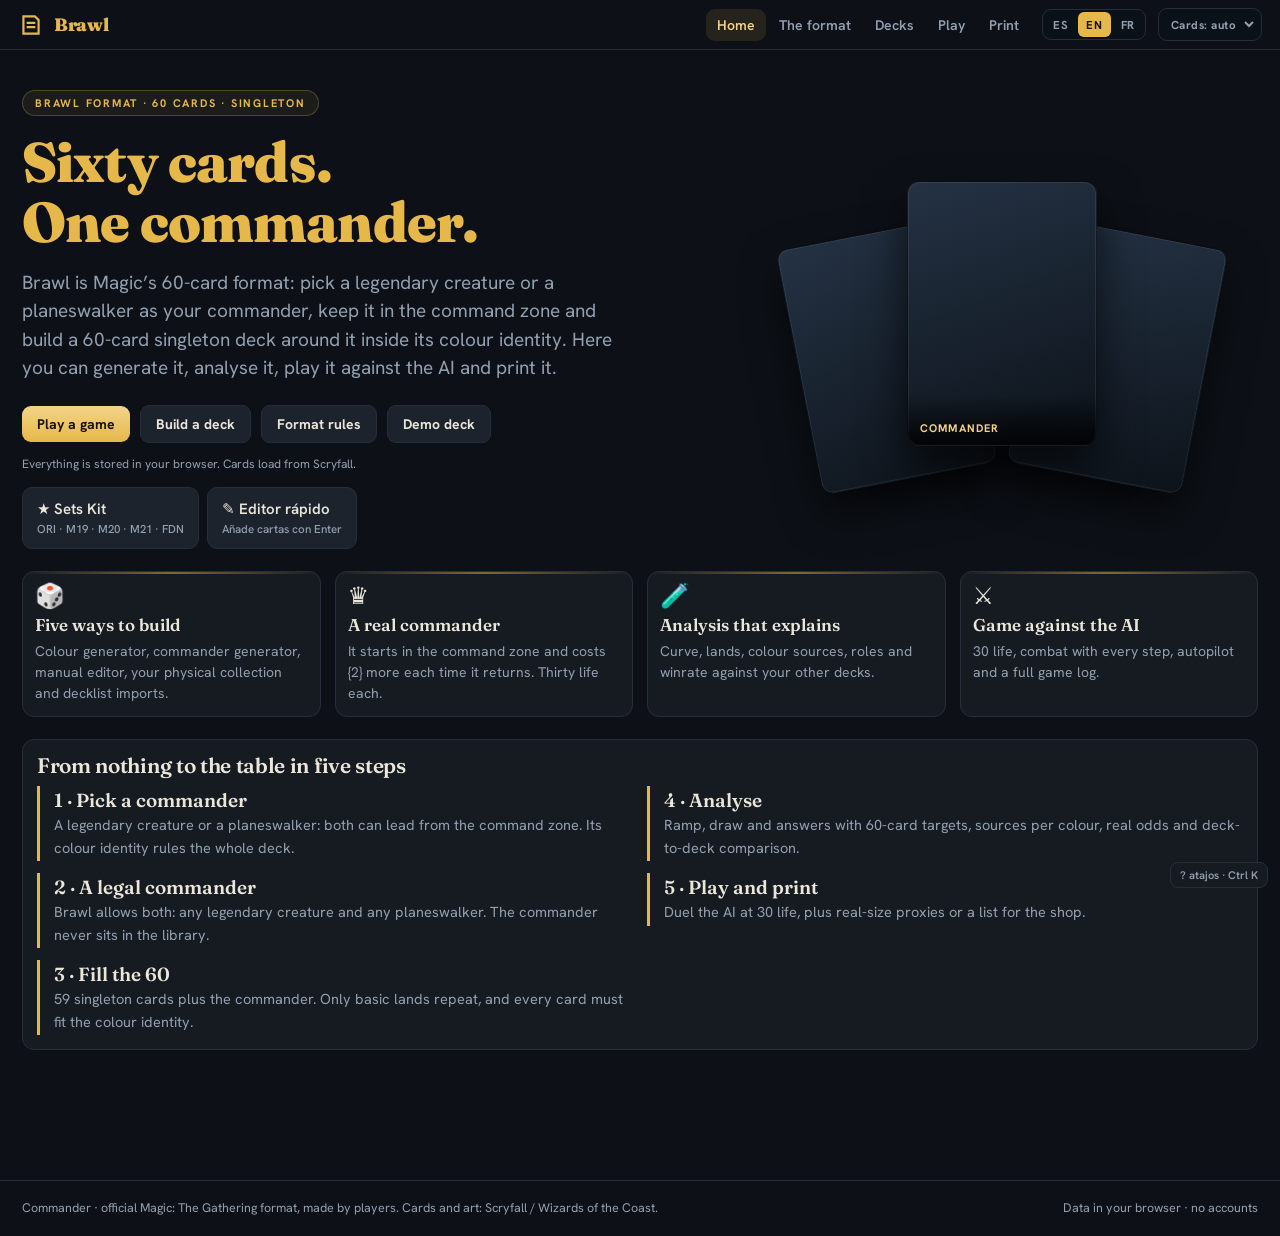
==== commit 10ec944e: "Add files via upload" ====
--- a/brawl.html
+++ b/brawl.html
@@ -1,4 +1,5 @@
-<!DOCTYPE html><html lang="es"><head><meta charset="utf-8"><meta name="viewport" content="width=device-width,initial-scale=1">
+<!DOCTYPE html><html lang="es">
+<!-- versión 2026-11-25 21:55 · los cuatro tableros van al día a la vez -->
 <title>Brawl · Sesenta cartas, un comandante</title>
 <meta name="description" content="Brawl multijugador: 60 cartas singleton (1 comandante + 59), 30 vidas, identidad de color y comandante criatura legendaria o planiswalker. Construye, analiza, juega e imprime.">
 <link rel="preconnect" href="https://fonts.googleapis.com"><link rel="preconnect" href="https://fonts.gstatic.com" crossorigin>
@@ -902,7 +903,7 @@
     <div class="feature"><span class="ico">🎲</span><b data-i18n="home.f1t">Cinco formas de crear</b><p data-i18n="home.f1p">Generador por color, por comandante, editor manual, tu colección física e importación de listas.</p></div>
     <div class="feature"><span class="ico">♛</span><b data-i18n="home.f2t">Comandante de verdad</b><p data-i18n="home.f2p">Empieza en la zona de mando, paga {2} más cada vez que vuelve y hace daño de comandante.</p></div>
     <div class="feature"><span class="ico">🧪</span><b data-i18n="home.f3t">Análisis que explica</b><p data-i18n="home.f3p">Curva, tierras, fuentes de color, roles, bracket estimado y winrate contra tus otros mazos.</p></div>
-    <div class="feature"><span class="ico">⚔️</span><b data-i18n="home.f4t">Partida contra la IA</b><p data-i18n="home.f4p">40 vidas, daño de comandante a 21, combate, piloto automático y registro de todo.</p></div>
+    <div class="feature"><span class="ico">⚔️</span><b data-i18n="home.f4t">Partida contra la IA</b><p data-i18n="home.f4p">30 vidas, combate con todas sus fases, piloto automático y registro completo de la partida.</p></div>
   </div>
   <div class="panel" style="margin-top:22px">
     <h3 style="margin-bottom:10px" data-i18n="home.stepsTitle">De cero a mesa en cinco pasos</h3>
@@ -928,7 +929,7 @@
     <div class="rule"><b data-i18n="fmt.r1t">100 cartas exactas</b><span data-i18n="fmt.r1p">99 cartas en la biblioteca más el comandante, que empieza en la zona de mando y no cuenta como parte de la biblioteca.</span></div>
     <div class="rule"><b data-i18n="fmt.r2t">Singleton</b><span data-i18n="fmt.r2p">No se repite ninguna carta salvo las tierras básicas (y las cartas que digan expresamente lo contrario).</span></div>
     <div class="rule"><b data-i18n="fmt.r3t">Identidad de color</b><span data-i18n="fmt.r3p">Toda carta del mazo debe caber en la identidad de color del comandante: los símbolos de maná de su coste y de su texto.</span></div>
-    <div class="rule"><b data-i18n="fmt.r4t">40 vidas y daño de comandante</b><span data-i18n="fmt.r4p">Se empieza a 40. Un comandante que haga 21 puntos de daño de combate a un jugador lo elimina, aunque su vida sea alta.</span></div>
+    <div class="rule"><b data-i18n="fmt.r4t">30 vidas</b><span data-i18n="fmt.r4p">Se empieza a 30. No hay daño de comandante: se pierde al llegar a 0 o al intentar robar con la biblioteca vacía.</span></div>
     <div class="rule"><b data-i18n="fmt.r5t">Impuesto de mando</b><span data-i18n="fmt.r5p">Cada vez que lanzas el comandante desde la zona de mando cuesta {2} más que la anterior. Si muere o es exiliado, vuelve a la zona.</span></div>
     <div class="rule"><b data-i18n="fmt.r6t">Mulligan</b><span data-i18n="fmt.r6p">Mulligan de Londres con la primera tirada gratis: barajas de nuevo 7, robas 7 y devuelves una carta al fondo por cada mulligan a partir del segundo.</span></div>
   </div>
@@ -936,7 +937,7 @@
     <div class="panel">
       <h3 data-i18n="fmt.zoneT">La zona de mando</h3>
       <p class="sm mu" data-i18n="fmt.zoneP">Tu comandante está siempre visible y disponible: puedes lanzarlo desde la zona de mando como si estuviera en tu mano. Cuando cambia de zona (muere, es exiliado, vuelve a la mano o a la biblioteca) regresa a la zona de mando.</p>
-      <div class="warn tip" data-i18n="fmt.zoneW">En duelo 1v1 se aplica igual el daño de comandante a 21.</div>
+      <div class="warn tip" data-i18n="fmt.zoneW">Tu comandante es un líder más del mazo: su daño no elimina por sí solo.</div>
     </div>
     <div class="panel">
       <h3 data-i18n="fmt.goodT">Qué hace bueno a un comandante</h3>
@@ -1014,7 +1015,7 @@
   <div class="tabp" id="t-editor">
     <div class="grid" style="grid-template-columns:minmax(0,1.15fr) minmax(0,.85fr);align-items:start">
       <div class="panel">
-        <div class="row" style="justify-content:space-between"><h3 id="edTitle">Nuevo mazo</h3><span class="badge" id="edCount">0/100</span></div>
+        <div class="row" style="justify-content:space-between"><h3 id="edTitle">Nuevo mazo</h3><span class="badge" id="edCount">0/60</span></div>
         <div class="field" style="margin-top:12px"><label for="edName" data-i18n="ed.name">Nombre del mazo</label><input id="edName" placeholder="p. ej. Krenko, jefe de barrio" data-i18n-ph="ed.namePh" autocomplete="off"></div>
         <div class="cmrow">
           <div class="field" style="margin:0">
@@ -1083,7 +1084,7 @@
         <div class="field" style="margin:0"><label for="vTpl" data-i18n="tpl.label">Curva / Template</label><select id="vTpl"></select></div>
         <div class="field" style="margin:0"><label for="vBracket" data-i18n="ed.bracket">Bracket</label><select id="vBracket"></select></div>
         <div class="field" style="margin:0"><label for="vCount" data-i18n="v.count">Mazos</label><select id="vCount"><option selected>5</option><option>1</option><option>2</option><option>3</option><option>10</option></select></div>
-        <div class="field" style="margin:0"><label for="vSource" data-i18n="v.src">Cartas</label><select id="vSource"><option value="all" data-i18n="v.srcAll">Cualquier carta</option><option value="noUB" data-i18n="v.srcNoUb">Sin Universes Beyond</option><option value="core" data-i18n="v.srcCore">Solo sets básicos</option></select></div>
+        <div class="field" style="margin:0"><label for="vSource" data-i18n="v.src">Cartas</label><select id="vSource"><option value="all" data-i18n="v.srcAll">Cualquier carta</option><option value="noUB" data-i18n="v.srcNoUb">Sin Universes Beyond</option><option value="core" data-i18n="v.srcCore">Solo sets básicos</option><option value="set:fdn" data-i18n="v.srcFdn">Solo Foundations (FDN)</option></select></div>
         <div class="field" style="margin:0"><label for="vSet" data-i18n="v.set">Set exacto</label><select id="vSet"><option value="" data-i18n="v.setAny">Cualquier set</option></select></div>
       </div>
       <div class="row" style="margin-top:16px"><button class="btn" id="vGo" data-i18n="v.go">Generar mazos</button><span class="mu sm" id="vStatus"></span></div>
@@ -1839,7 +1840,7 @@
   'sw.title':'Cambiar {c}','sw.desc':'Elige la carta que entra. Se mantiene el singleton y el total de 40.','sw.noResults':'Sin resultados.',
   'sw.already':'Esa carta ya está en el mazo.','sw.done':'Entra {a}, sale {b}.','sw.typeLand':'Tierra',
   'mix.packs':'Sin sobres','mix.need':'Necesitas dos sobres guardados.','mix.sameP':'Elige dos sobres distintos.','mix.generate':'Genera al menos dos sobres.',
-  'deck.pack':'El mazo','deck.badge':'40 cartas · singleton','deck.none':'Sin capitán','deck.curveHint':'Curva de maná (sin tierras)',
+  'deck.pack':'El mazo','deck.badge':'60 cartas · singleton','deck.none':'Sin capitán','deck.curveHint':'Curva de maná (sin tierras)',
   'deck.handBtn':'Ver mano de prueba','deck.playBtn':'Jugar este mazo','deck.printBtn':'Imprimir','deck.tipsT':'Consejos del laboratorio',
   'deck.vs':'Contra otra pareja','deck.deckColors':'Colores del mazo','deck.estimate':'El porcentaje es una estimación del modelo (cuerpos, curva y roles), no un winrate medido en mesa.',
   'deck.mana':'maná','deck.few':'{n} fuentes','deck.queen':'♛',
@@ -1900,7 +1901,7 @@
   'sw.title':'Swap {c}','sw.desc':'Choose the card that comes in. Singleton and the 40-card total are kept.','sw.noResults':'No results.',
   'sw.already':'That card is already in the deck.','sw.done':'{a} comes in, {b} goes out.','sw.typeLand':'Land',
   'mix.packs':'No packs','mix.need':'You need two saved packs.','mix.sameP':'Pick two different packs.','mix.generate':'Generate at least two packs.',
-  'deck.pack':'The deck','deck.badge':'40 cards · singleton','deck.none':'No captain','deck.curveHint':'Mana curve (no lands)',
+  'deck.pack':'The deck','deck.badge':'60 cards · singleton','deck.none':'No captain','deck.curveHint':'Mana curve (no lands)',
   'deck.handBtn':'Test opening hand','deck.playBtn':'Play this deck','deck.printBtn':'Print','deck.tipsT':'Lab advice',
   'deck.vs':'Against another pair','deck.deckColors':'Deck colours','deck.estimate':'The percentage is a model estimate (bodies, curve and roles), not a win rate measured at a table.',
   'deck.mana':'mana','deck.few':'{n} sources','deck.queen':'♛',
@@ -1961,7 +1962,7 @@
   'sw.title':'Échanger {c}','sw.desc':'Choisissez la carte qui entre. Le singleton et le total de 40 sont conservés.','sw.noResults':'Aucun résultat.',
   'sw.already':'Cette carte est déjà dans le deck.','sw.done':'{a} entre, {b} sort.','sw.typeLand':'Terrain',
   'mix.packs':'Aucun booster','mix.need':'Il faut deux boosters enregistrés.','mix.sameP':'Choisissez deux boosters différents.','mix.generate':'Générez au moins deux boosters.',
-  'deck.pack':'Le deck','deck.badge':'40 cartes · singleton','deck.none':'Sans capitaine','deck.curveHint':'Courbe de mana (sans terrains)',
+  'deck.pack':'Le deck','deck.badge':'60 cartes · singleton','deck.none':'Sans capitaine','deck.curveHint':'Courbe de mana (sans terrains)',
   'deck.handBtn':'Tester une main','deck.playBtn':'Jouer ce deck','deck.printBtn':'Imprimer','deck.tipsT':'Conseils du labo',
   'deck.vs':'Contre une autre paire','deck.deckColors':'Couleurs du deck','deck.estimate':'Le pourcentage est une estimation du modèle (corps, courbe et rôles), pas un taux de victoire mesuré.',
   'deck.mana':'mana','deck.few':'{n} sources','deck.queen':'♛',
@@ -2125,6 +2126,9 @@
 
 /* fuente de cartas del generador virtual */
 I18N.es['v.src']='Cartas';I18N.en['v.src']='Cards';I18N.fr['v.src']='Cartes';
+I18N.es['v.srcFdn']='Solo Foundations (FDN)';I18N.en['v.srcFdn']='Foundations only (FDN)';I18N.fr['v.srcFdn']='Fondations uniquement (FDN)';
+I18N.es['fdn.ok']='{n} mazos de Foundations construidos ({c} cartas cada uno).';I18N.en['fdn.ok']='{n} Foundations decks built ({c} cards each).';I18N.fr['fdn.ok']='{n} decks Foundations construits ({c} cartes chacun).';
+I18N.es['src.fdn']='Foundations (FDN)';I18N.en['src.fdn']='Foundations (FDN)';I18N.fr['src.fdn']='Foundations (FDN)';
 I18N.es['v.srcAll']='Cualquier carta';I18N.en['v.srcAll']='Any card';I18N.fr['v.srcAll']='Toutes les cartes';
 I18N.es['v.srcNoUb']='Sin Universes Beyond';I18N.en['v.srcNoUb']='No Universes Beyond';I18N.fr['v.srcNoUb']='Sans Universes Beyond';
 I18N.es['v.srcCore']='Solo sets básicos';I18N.en['v.srcCore']='Core sets only';I18N.fr['v.srcCore']='Sets de base uniquement';
@@ -2693,27 +2697,27 @@
   'home.play':'Jugar una partida','home.create':'Construir un mazo','home.rules':'Reglas del formato','home.demo':'Mazo de demostración',
   'home.status':'Todo se guarda en tu navegador. Las cartas se cargan de Scryfall.','home.captain':'Comandante',
   'home.f1t':'Cinco formas de crear','home.f1p':'Generador por color, por comandante, editor manual, tu colección física e importación de listas.',
-  'home.f2t':'Comandante de verdad','home.f2p':'Empieza en la zona de mando, paga {2} más cada vez que vuelve y hace daño de comandante.',
+  'home.f2t':'Comandante de verdad','home.f2p':'Empieza en la zona de mando y paga {2} más cada vez que vuelve. Treinta vidas por jugador.',
   'home.f3t':'Análisis que explica','home.f3p':'Curva, tierras, fuentes de color, roles y winrate contra tus otros mazos.',
-  'home.f4t':'Partida contra la IA','home.f4p':'30 vidas, daño de comandante a 21, combate, piloto automático y registro de todo.',
+  'home.f4t':'Partida contra la IA','home.f4p':'30 vidas, combate con todas sus fases, piloto automático y registro completo de la partida.',
   'home.stepsTitle':'De cero a mesa en cinco pasos',
   'home.s1t':'1 · Elige comandante','home.s1p':'Una criatura legendaria o un planiswalker: los dos pueden ir en la zona de mando. Su identidad de color manda en todo el mazo.',
   'home.s2t':'2 · Comandante legal','home.s2p':'Brawl permite las dos cosas: cualquier criatura legendaria y cualquier planiswalker. El comandante nunca está en la biblioteca.',
   'home.s3t':'3 · Completa las 60','home.s3p':'59 cartas singleton más el comandante. Solo las tierras básicas se repiten, y todas las cartas deben caber en la identidad.',
   'home.s4t':'4 · Analiza','home.s4p':'Ramp, robo y respuestas con objetivos de 60 cartas, fuentes por color, probabilidades reales y comparación entre mazos.',
-  'home.s5t':'5 · Juega e imprime','home.s5p':'Duelo contra la IA a 30 vidas con daño de comandante, y proxies a tamaño real o lista para llevar a la tienda.',
+  'home.s5t':'5 · Juega e imprime','home.s5p':'Duelo contra la IA a 30 vidas, y proxies a tamaño real o lista para llevar a la tienda.',
   'fmt.eyebrow':'Reglas del formato',
   'fmt.t1':'Sesenta cartas.','fmt.t2':'Un comandante.',
   'fmt.lede':'Brawl es el formato de 60 cartas de Magic: The Gathering, pensado para partidas multijugador cortas. Estas son las reglas que aplica esta web.',
   'fmt.r1t':'60 cartas exactas','fmt.r1p':'59 cartas en la biblioteca más el comandante, que empieza en la zona de mando y no cuenta como parte de la biblioteca.',
   'fmt.r2t':'Singleton','fmt.r2p':'No se repite ninguna carta salvo las tierras básicas (y las cartas que digan expresamente lo contrario).',
   'fmt.r3t':'Identidad de color','fmt.r3p':'Toda carta del mazo debe caber en la identidad de color del comandante: los símbolos de maná de su coste y de su texto.',
-  'fmt.r4t':'30 vidas y daño de comandante','fmt.r4p':'Se empieza a 30. Un comandante que haga 21 puntos de daño de combate a un jugador lo elimina, aunque su vida sea alta.',
+  'fmt.r4t':'30 vidas','fmt.r4p':'Se empieza a 30. No hay daño de comandante: se pierde al llegar a 0 o al intentar robar con la biblioteca vacía.',
   'fmt.r5t':'Impuesto de mando','fmt.r5p':'Cada vez que lanzas el comandante desde la zona de mando cuesta {2} más que la anterior. Si muere o es exiliado, vuelve a la zona.',
   'fmt.r6t':'Primer mulligan gratis','fmt.r6p':'Mulligan de Londres: el primer cambio de mano inicial no cuesta nada. A partir del segundo, cada mulligan devuelve una carta al fondo de la biblioteca.',
   'fmt.zoneT':'La zona de mando',
   'fmt.zoneP':'Tu comandante está siempre visible y disponible: puedes lanzarlo desde la zona de mando como si estuviera en tu mano, sea criatura legendaria o planiswalker. Cuando cambia de zona (muere, es exiliado, vuelve a la mano o a la biblioteca) regresa a la zona de mando. El impuesto de mando se acumula por cada lanzamiento anterior, no por cada muerte.',
-  'fmt.zoneW':'El daño de comandante a 21 también elimina. En mesas de 3-4 jugadores gana el último en pie.',
+  'fmt.zoneW':'Tu comandante es un líder más del mazo: su daño no elimina por sí solo.',
   'fmt.goodT':'Qué hace bueno a un comandante',
   'fmt.goodP':'Que aporte valor por sí solo y que su identidad de color te deje construir un plan coherente. Un comandante barato vuelve una y otra vez; uno caro tiene que justificar cada lanzamiento.',
   'fmt.g1t':'Barato','fmt.g1p':'3-5 maná','fmt.g2t':'Con motor','fmt.g2p':'Robar, ramp o fichas','fmt.g3t':'Resistente','fmt.g3p':'Protegido o difícil de matar','fmt.g4t':'Con plan','fmt.g4p':'Que el mazo lo aproveche',
@@ -2753,27 +2757,27 @@
   'home.play':'Play a game','home.create':'Build a deck','home.rules':'Format rules','home.demo':'Demo deck',
   'home.status':'Everything is stored in your browser. Cards load from Scryfall.','home.captain':'Commander',
   'home.f1t':'Five ways to build','home.f1p':'Colour generator, commander generator, manual editor, your physical collection and decklist imports.',
-  'home.f2t':'A real commander','home.f2p':'It starts in the command zone, costs {2} more each time it returns and deals commander damage.',
+  'home.f2t':'A real commander','home.f2p':'It starts in the command zone and costs {2} more each time it returns. Thirty life each.',
   'home.f3t':'Analysis that explains','home.f3p':'Curve, lands, colour sources, roles and winrate against your other decks.',
-  'home.f4t':'Game against the AI','home.f4p':'30 life, commander damage at 21, combat, autopilot and a full log.',
+  'home.f4t':'Game against the AI','home.f4p':'30 life, combat with every step, autopilot and a full game log.',
   'home.stepsTitle':'From nothing to the table in five steps',
   'home.s1t':'1 · Pick a commander','home.s1p':'A legendary creature or a planeswalker: both can lead from the command zone. Its colour identity rules the whole deck.',
   'home.s2t':'2 · A legal commander','home.s2p':'Brawl allows both: any legendary creature and any planeswalker. The commander never sits in the library.',
   'home.s3t':'3 · Fill the 60','home.s3p':'59 singleton cards plus the commander. Only basic lands repeat, and every card must fit the colour identity.',
   'home.s4t':'4 · Analyse','home.s4p':'Ramp, draw and answers with 60-card targets, sources per colour, real odds and deck-to-deck comparison.',
-  'home.s5t':'5 · Play and print','home.s5p':'Duel the AI at 30 life with commander damage, plus real-size proxies or a list for the shop.',
+  'home.s5t':'5 · Play and print','home.s5p':'Duel the AI at 30 life, plus real-size proxies or a list for the shop.',
   'fmt.eyebrow':'Format rules',
   'fmt.t1':'Sixty cards.','fmt.t2':'One commander.',
   'fmt.lede':'Brawl is Magic: The Gathering’s 60-card format, built for fast multiplayer games. These are the rules this site applies.',
   'fmt.r1t':'Exactly 60 cards','fmt.r1p':'59 cards in the library plus the commander, which starts in the command zone and is not part of the library.',
   'fmt.r2t':'Singleton','fmt.r2p':'No card repeats except basic lands (and cards that explicitly say otherwise).',
   'fmt.r3t':'Colour identity','fmt.r3p':'Every card must fit the commander’s colour identity: the mana symbols in its cost and its rules text.',
-  'fmt.r4t':'30 life and commander damage','fmt.r4p':'You start at 30. A commander that deals 21 combat damage to a player eliminates them, however high their life total.',
+  'fmt.r4t':'30 life','fmt.r4p':'You start at 30. There is no commander damage: you lose at 0 or when you try to draw from an empty library.',
   'fmt.r5t':'Command tax','fmt.r5p':'Each time you cast your commander from the command zone it costs {2} more than the last time. If it dies or is exiled, it returns to the command zone.',
   'fmt.r6t':'First mulligan free','fmt.r6p':'London mulligan: the first new opening hand costs nothing. From the second on, each mulligan puts one card on the bottom of the library.',
   'fmt.zoneT':'The command zone',
   'fmt.zoneP':'Your commander is always visible and available: you may cast it from the command zone as though it were in your hand. Whenever it changes zones (dies, is exiled, returns to hand or library) it goes back to the command zone. Command tax stacks per previous cast, not per death.',
-  'fmt.zoneW':'21 commander damage still knocks a player out. At tables of 3-4 players, the last one standing wins.',
+  'fmt.zoneW':'Your commander is one more leader in the deck: its damage never wins the game on its own.',
   'fmt.goodT':'What makes a good commander',
   'fmt.goodP':'It provides value on its own and its colour identity lets you build a coherent plan. A cheap commander keeps coming back; an expensive one has to justify every cast.',
   'fmt.g1t':'Cheap','fmt.g1p':'3-5 mana','fmt.g2t':'An engine','fmt.g2p':'Draw, ramp or tokens','fmt.g3t':'Resilient','fmt.g3p':'Protected or hard to kill','fmt.g4t':'With a plan','fmt.g4p':'The deck uses it',
@@ -2812,27 +2816,27 @@
   'home.play':'Jouer une partie','home.create':'Construire un deck','home.rules':'Règles du format','home.demo':'Deck de démonstration',
   'home.status':'Tout est enregistré dans votre navigateur. Les cartes viennent de Scryfall.','home.captain':'Commandant',
   'home.f1t':'Cinq façons de créer','home.f1p':'Générateur par couleur, par commandant, éditeur manuel, votre collection physique et import de listes.',
-  'home.f2t':'Un vrai commandant','home.f2p':'Il part en zone de commandement, coûte {2} de plus à chaque retour et inflige des dégâts de commandant.',
+  'home.f2t':'Un vrai commandant','home.f2p':'Il part en zone de commandement et coûte {2} de plus à chaque retour. Trente vies chacun.',
   'home.f3t':'Une analyse qui explique','home.f3p':'Courbe, terrains, sources de couleur, rôles et winrate contre vos autres decks.',
-  'home.f4t':'Partie contre l’IA','home.f4p':'30 points de vie, dégâts de commandant à 21, combat, pilote automatique et journal complet.',
+  'home.f4t':'Partie contre l’IA','home.f4p':'30 points de vie, combat complet, pilote automatique et journal de partie.',
   'home.stepsTitle':'De zéro à la table en cinq étapes',
   'home.s1t':'1 · Choisir un commandant','home.s1p':'Une créature légendaire ou un planeswalker : les deux mènent depuis la zone de commandement. Leur identité de couleur régit tout le deck.',
   'home.s2t':'2 · Un commandant légal','home.s2p':'Brawl accepte les deux : toute créature légendaire et tout planeswalker. Le commandant n’est jamais dans la bibliothèque.',
   'home.s3t':'3 · Compléter les 60','home.s3p':'59 cartes singleton plus le commandant. Seuls les terrains de base se répètent, et chaque carte doit tenir dans l’identité.',
   'home.s4t':'4 · Analyser','home.s4p':'Ramp, pioche et réponses avec des objectifs de 60 cartes, sources par couleur, probabilités réelles et comparaison entre decks.',
-  'home.s5t':'5 · Jouer et imprimer','home.s5p':'Duel contre l’IA à 30 vies avec dégâts de commandant, proxies à taille réelle ou liste pour la boutique.',
+  'home.s5t':'5 · Jouer et imprimer','home.s5p':'Duel contre l’IA à 30 vies, proxies à taille réelle ou liste pour la boutique.',
   'fmt.eyebrow':'Règles du format',
   'fmt.t1':'Soixante cartes.','fmt.t2':'Un commandant.',
   'fmt.lede':'Brawl est le format 60 cartes de Magic: The Gathering, pensé pour des parties multijoueur rapides. Voici les règles appliquées par ce site.',
   'fmt.r1t':'Exactement 60 cartes','fmt.r1p':'59 cartes dans la bibliothèque plus le commandant, qui part en zone de commandement et ne fait pas partie de la bibliothèque.',
   'fmt.r2t':'Singleton','fmt.r2p':'Aucune carte ne se répète sauf les terrains de base (et les cartes qui le disent explicitement).',
   'fmt.r3t':'Identité de couleur','fmt.r3p':'Chaque carte doit tenir dans l’identité de couleur du commandant : les symboles de mana de son coût et de son texte.',
-  'fmt.r4t':'30 points de vie et dégâts de commandant','fmt.r4p':'On part à 30. Un commandant qui inflige 21 blessures de combat à un joueur l’élimine, même avec beaucoup de vie.',
+  'fmt.r4t':'30 points de vie','fmt.r4p':'On part à 30. Pas de dégâts de commandant : on perd à 0 ou en piochant dans une bibliothèque vide.',
   'fmt.r5t':'Taxe de commandement','fmt.r5p':'Chaque lancement depuis la zone de commandement coûte {2} de plus que le précédent. S’il meurt ou est exilé, il revient en zone de commandement.',
   'fmt.r6t':'Premier mulligan gratuit','fmt.r6p':'Mulligan de Londres : la première nouvelle main ne coûte rien. À partir de la deuxième, chaque mulligan met une carte au fond de la bibliothèque.',
   'fmt.zoneT':'La zone de commandement',
   'fmt.zoneP':'Votre commandant est toujours visible et disponible : vous pouvez le lancer depuis la zone de commandement comme s’il était en main. Quand il change de zone (mort, exil, retour en main ou en bibliothèque) il revient en zone de commandement. La taxe s’accumule par lancement, pas par mort.',
-  'fmt.zoneW':'Les 21 dégâts de commandant éliminent aussi. À 3-4 joueurs, le dernier debout gagne.',
+  'fmt.zoneW':'Votre commandant est un chef comme un autre : ses dégâts ne gagnent jamais la partie seuls.',
   'fmt.goodT':'Ce qui fait un bon commandant',
   'fmt.goodP':'Qu’il apporte de la valeur seul et que son identité de couleur permette un plan cohérent. Un commandant bon marché revient sans cesse ; un cher doit justifier chaque lancement.',
   'fmt.g1t':'Bon marché','fmt.g1p':'3-5 mana','fmt.g2t':'Un moteur','fmt.g2p':'Pioche, ramp ou jetons','fmt.g3t':'Résistant','fmt.g3p':'Protégé ou dur à tuer','fmt.g4t':'Avec un plan','fmt.g4p':'Le deck l’exploite',
@@ -2882,12 +2886,12 @@
   'cm.an.m4':'Bracket: Game Changers, tutores, turnos extra, negación de tierras, maná rápido y coste medio, según la guía de brackets de Wizards (febrero de 2025). Es una estimación, no una sentencia.',
   'cm.an.noOthers':'Sin otros mazos no hay winrate: crea al menos dos para comparar.',
   'cm.an.hist':'Historial','cm.an.mb':'Base de maná','cm.an.cards':'Las 60 cartas','cm.an.plan':'Plan de ajuste',
-  'game.startLine':'Comandante: {c}. 30 vidas, daño de comandante a 21 y primer mulligan gratis.',
+  'game.startLine':'Comandante: {c}. 30 vidas y primer mulligan gratis.',
   'game.combos':'{n} mazos disponibles.','game.needPacks':'Necesitas al menos un mazo guardado.','game.noCombos':'Sin mazos',
   'game.sameCombos':'Elige mazos distintos para el duelo.','game.started':'Partida iniciada. Tu comandante: {c}',
-  'gp.setupP':'Tu mazo sale de la biblioteca. La IA jugará con otro mazo tuyo. Cada comandante empieza en la zona de mando y el daño de comandante mata a 21.',
+  'gp.setupP':'Tu mazo sale de la biblioteca. La IA jugará con otro mazo tuyo. Cada comandante empieza en la zona de mando y su daño no elimina por sí solo.',
   'gp.mine':'Mi mazo','gp.their':'Rival','gp.captain':'Comandante','gp.title':'Jugar',
-  'print.footer':'60 cartas · singleton (solo las tierras básicas se repiten) · identidad de color · 30 vidas · daño de comandante a 21. Generado con Brawl.',
+  'print.footer':'60 cartas · singleton (solo las tierras básicas se repiten) · identidad de color · 30 vidas · sin daño de comandante. Generado con Brawl.',
   'print.capLine':'Empieza en la zona de mando · {2} adicional por cada lanzamiento anterior · biblioteca de {n} cartas',
   'print.cards':'cartas','pr.ledeP':'Cada mazo se imprime completo: sus 60 cartas a tamaño real, su carta de portada y las fichas que necesite. Nueve cartas por hoja, con guías de corte y reverso opcional.',
   'pr.proxyT':'Qué se imprime','pr.scope':'Mazos','pr.scopeDeck':'El mazo completo (60)','pr.listTitle':'Lista del mazo',
@@ -2921,12 +2925,12 @@
   'cm.an.m4':'Bracket: Game Changers, tutors, extra turns, land denial, fast mana and average cost, following Wizards’ bracket guidance (February 2025). It is an estimate, not a verdict.',
   'cm.an.noOthers':'Without other decks there is no winrate: create at least two to compare.',
   'cm.an.hist':'History','cm.an.mb':'Mana base','cm.an.cards':'The 60 cards','cm.an.plan':'Tuning plan',
-  'game.startLine':'Commander: {c}. 30 life, commander damage at 21, first mulligan free.',
+  'game.startLine':'Commander: {c}. 30 life and a free first mulligan.',
   'game.combos':'{n} decks available.','game.needPacks':'You need at least one saved deck.','game.noCombos':'No decks',
   'game.sameCombos':'Pick two different decks for the duel.','game.started':'Game on. Your commander: {c}',
-  'gp.setupP':'Your deck comes from the library. The AI plays another of your decks. Each commander starts in the command zone and commander damage kills at 21.',
+  'gp.setupP':'Your deck comes from the library. The AI plays another of your decks. Each commander starts in the command zone and its damage never eliminates on its own.',
   'gp.mine':'My deck','gp.their':'Opponent','gp.captain':'Commander','gp.title':'Play',
-  'print.footer':'60 cards · singleton (only basic lands repeat) · colour identity · 30 life · commander damage at 21. Generated with Brawl.',
+  'print.footer':'60 cards · singleton (only basic lands repeat) · colour identity · 30 life · no commander damage. Generated with Brawl.',
   'print.capLine':'Starts in the command zone · {2} extra per previous cast · {n}-card library',
   'print.cards':'cards','pr.ledeP':'Each deck prints in full: its 60 cards at real size, its cover card and any tokens it needs. Nine cards per sheet, with cut guides and optional backs.',
   'pr.proxyT':'What gets printed','pr.scope':'Decks','pr.scopeDeck':'The whole deck (60)','pr.listTitle':'Deck list',
@@ -2960,12 +2964,12 @@
   'cm.an.m4':'Bracket : Game Changers, tuteurs, tours supplémentaires, denial de terrains, mana rapide et coût moyen, selon le guide de Wizards (février 2025). C’est une estimation, pas un verdict.',
   'cm.an.noOthers':'Sans autres decks, pas de winrate : créez-en au moins deux pour comparer.',
   'cm.an.hist':'Historique','cm.an.mb':'Base de mana','cm.an.cards':'Les 60 cartes','cm.an.plan':'Plan d’ajustement',
-  'game.startLine':'Commandant : {c}. 30 points de vie, dégâts de commandant à 21, premier mulligan gratuit.',
+  'game.startLine':'Commandant : {c}. 30 points de vie et premier mulligan gratuit.',
   'game.combos':'{n} decks disponibles.','game.needPacks':'Il faut au moins un deck enregistré.','game.noCombos':'Aucun deck',
   'game.sameCombos':'Choisissez deux decks différents.','game.started':'Partie lancée. Votre commandant : {c}',
-  'gp.setupP':'Votre deck vient de la bibliothèque. L’IA joue un autre de vos decks. Chaque commandant part en zone de commandement et les dégâts de commandant tuent à 21.',
+  'gp.setupP':'Votre deck vient de la bibliothèque. L’IA joue un autre de vos decks. Chaque commandant part en zone de commandement et ses dégâts n’éliminent pas seuls.',
   'gp.mine':'Mon deck','gp.their':'Adversaire','gp.captain':'Commandant','gp.title':'Jouer',
-  'print.footer':'60 cartes · singleton (seuls les terrains de base se répètent) · identité de couleur · 30 vies · dégâts de commandant à 21. Généré avec Brawl.',
+  'print.footer':'60 cartes · singleton (seuls les terrains de base se répètent) · identité de couleur · 30 points de vie · sans dégâts de commandant. Généré avec Brawl.',
   'print.capLine':'Part en zone de commandement · {2} de plus par lancement précédent · bibliothèque de {n} cartes',
   'print.cards':'cartes','pr.ledeP':'Chaque deck s’imprime en entier : ses 60 cartes à taille réelle, sa carte de couverture et les jetons nécessaires. Neuf cartes par page, avec guides de coupe et dos optionnel.',
   'pr.proxyT':'Ce qui s’imprime','pr.scope':'Decks','pr.scopeDeck':'Le deck complet (60)','pr.listTitle':'Liste du deck',
@@ -2983,14 +2987,14 @@
 Object.assign(I18N.es,{
   'theme.none':'Sin tema','theme.tokens':'Fichas','theme.counters':'Contadores +1/+1','theme.artifacts':'Artefactos',
   'theme.spells':'Hechizos','theme.lifegain':'Ganar vidas','theme.sacrifice':'Sacrificio','theme.lands':'Tierras',
-  'cm.cmdDmg':'daño de comandante','cm.cmdKill':'{p} llega a 21 de daño de comandante y pierde la partida.',
+  'cm.cmdDmg':'daño de comandante','cm.cmdKill':'{p} pierde la partida.',
   'cm.w.bracket':'El mazo se pasa del bracket elegido.',
-  'cm.title':'Brawl · Sesenta cartas, un comandante','cm.winCmd':'La IA llegó a 21 de daño de comandante.','cm.loseCmd':'Llegaste a 21 de daño de comandante.',
+  'cm.title':'Brawl · Sesenta cartas, un comandante','cm.winCmd':'Ganaste la partida.','cm.loseCmd':'Perdiste la partida.',
   'pr.scopeAll':'Todos los mazos ({n})',
-  'gp.format':'Formato','gp.fmtEdh':'Brawl multijugador · 30 vidas','gp.fmtDuel':'Duel (French) Commander · 20 vidas','gp.fmtHint':'En Duel no existe la derrota por daño de comandante.','gp.fmtDuelOn':'Partidas en Duel Commander: 20 vidas y sin daño de comandante.','gp.fmtEdhOn':'Partidas en Brawl: 30 vidas y daño de comandante a 21.','gp.fmtEdhLog':'Brawl: {n} vidas y daño de comandante a 21.','gp.fmtDuelLog':'Duel Commander: {n} vidas y sin daño de comandante.','gp.mine':'Mi mazo','gp.their':'Mazo rival','gp.captain':'Comandante','gp.setupP':'Tu mazo sale de la biblioteca. La IA juega con otro de tus mazos.','gp.roles':'Roles del mazo',
+  'gp.format':'Formato','gp.fmtEdh':'Brawl multijugador · 30 vidas','gp.fmtDuel':'Duel (French) Commander · 20 vidas','gp.fmtHint':'Treinta vidas y sin daño de comandante: se pierde al llegar a 0 o al robar con la biblioteca vacía.','gp.fmtDuelOn':'Partidas en Duel Commander: 20 vidas y sin daño de comandante.','gp.fmtEdhOn':'Partidas en Brawl: 30 vidas y sin daño de comandante.','gp.fmtEdhLog':'Brawl: {n} vidas.','gp.fmtDuelLog':'Duel Commander: {n} vidas y sin daño de comandante.','gp.mine':'Mi mazo','gp.their':'Mazo rival','gp.captain':'Comandante','gp.setupP':'Tu mazo sale de la biblioteca. La IA juega con otro de tus mazos. Cada comandante empieza en la zona de mando y su daño no elimina por sí solo.','gp.roles':'Roles del mazo',
   'print.cover':'Brawl','print.coverSub':'Sesenta cartas. Un comandante.','print.listTitle':'Brawl · Lista del mazo','print.deckTitle':'Brawl · {n}',
   'pk.tab6':'Sets Kit','kit.tab':'Sets Kit','kit.title':'Sets Kit',
-  'kit.desc':'Mazos de Commander armados solo con cartas de Magic Origins, Core Set 2019, 2020, 2021 y Foundations.',
+  'kit.desc':'Mazos de Commander armados solo con cartas de Magic Origins y los Core Set 2019, 2020 y 2021.',
   'kit.set':'Sets','kit.allSets':'Los cinco sets','kit.cmd':'Comandante','kit.auto':'Automático (el que salga)',
   'kit.count':'Mazos','kit.go':'Construir Sets Kit','kit.ok':'Sets Kit creado ({n}).',
   'kit.note':'El comandante y las 59 cartas salen de esos sets; si falta variedad se completa con básicas.',
@@ -3000,14 +3004,14 @@
 Object.assign(I18N.en,{
   'theme.none':'No theme','theme.tokens':'Tokens','theme.counters':'+1/+1 counters','theme.artifacts':'Artifacts',
   'theme.spells':'Spells','theme.lifegain':'Lifegain','theme.sacrifice':'Sacrifice','theme.lands':'Lands',
-  'cm.cmdDmg':'commander damage','cm.cmdKill':'{p} reaches 21 commander damage and loses the game.',
+  'cm.cmdDmg':'commander damage','cm.cmdKill':'{p} loses the game.',
   'cm.w.bracket':'The deck goes past the chosen bracket.',
-  'cm.title':'Brawl · Sixty cards, one commander.','cm.winCmd':'The AI reached 21 commander damage.','cm.loseCmd':'You reached 21 commander damage.',
+  'cm.title':'Brawl · Sixty cards, one commander.','cm.winCmd':'You won the game.','cm.loseCmd':'You lost the game.',
   'pr.scopeAll':'All decks ({n})',
-  'gp.format':'Format','gp.fmtEdh':'Brawl multiplayer · 30 life','gp.fmtDuel':'Duel (French) Commander · 20 life','gp.fmtHint':'Duel has no commander-damage loss.','gp.fmtDuelOn':'Games in Duel Commander: 20 life, no commander damage.','gp.fmtEdhOn':'Games in Brawl: 30 life and commander damage at 21.','gp.fmtEdhLog':'Brawl: {n} life and commander damage at 21.','gp.fmtDuelLog':'Duel Commander: {n} life, no commander damage.','gp.mine':'My deck','gp.their':'Opponent deck','gp.captain':'Commander','gp.setupP':'Your deck comes from the library. The AI plays another of your decks.','gp.roles':'Deck roles',
+  'gp.format':'Format','gp.fmtEdh':'Brawl multiplayer · 30 life','gp.fmtDuel':'Duel (French) Commander · 20 life','gp.fmtHint':'Thirty life and no commander damage: you lose at 0 or when drawing from an empty library.','gp.fmtDuelOn':'Games in Duel Commander: 20 life, no commander damage.','gp.fmtEdhOn':'Games in Brawl: 30 life, no commander damage.','gp.fmtEdhLog':'Brawl: {n} life.','gp.fmtDuelLog':'Duel Commander: {n} life, no commander damage.','gp.mine':'My deck','gp.their':'Opponent deck','gp.captain':'Commander','gp.setupP':'Your deck comes from the library. The AI plays another of your decks. Each commander starts in the command zone and its damage never eliminates on its own.','gp.roles':'Deck roles',
   'print.cover':'Brawl','print.coverSub':'Sixty cards. One commander.','print.listTitle':'Brawl · Deck list','print.deckTitle':'Brawl · {n}',
   'pk.tab6':'Sets Kit','kit.tab':'Sets Kit','kit.title':'Sets Kit',
-  'kit.desc':'Commander decks built only with cards from Magic Origins, Core Sets 2019, 2020, 2021 and Foundations.',
+  'kit.desc':'Commander decks built only with cards from Magic Origins and Core Sets 2019, 2020 and 2021.',
   'kit.set':'Sets','kit.allSets':'All five sets','kit.cmd':'Commander','kit.auto':'Automatic (whatever comes up)',
   'kit.count':'Decks','kit.go':'Build Sets Kit','kit.ok':'Sets Kit built ({n}).',
   'kit.note':'The commander and the 59 cards come from those sets; basics fill in if variety runs out.',
@@ -3017,14 +3021,14 @@
 Object.assign(I18N.fr,{
   'theme.none':'Sans thème','theme.tokens':'Jetons','theme.counters':'Marqueurs +1/+1','theme.artifacts':'Artefacts',
   'theme.spells':'Sorts','theme.lifegain':'Gain de vie','theme.sacrifice':'Sacrifice','theme.lands':'Terrains',
-  'cm.cmdDmg':'dégâts de commandant','cm.cmdKill':'{p} atteint 21 dégâts de commandant et perd la partie.',
+  'cm.cmdDmg':'dégâts de commandant','cm.cmdKill':'{p} perd la partie.',
   'cm.w.bracket':'Le deck dépasse le bracket choisi.',
-  'cm.title':'Brawl · Soixante cartes et un commandant.','cm.winCmd':'L’IA a atteint 21 dégâts de commandant.','cm.loseCmd':'Vous avez atteint 21 dégâts de commandant.',
+  'cm.title':'Brawl · Soixante cartes et un commandant.','cm.winCmd':'Vous avez gagné la partie.','cm.loseCmd':'Vous avez perdu la partie.',
   'pr.scopeAll':'Tous les decks ({n})',
-  'gp.format':'Format','gp.fmtEdh':'Brawl multijoueur · 30 vies','gp.fmtDuel':'Duel (French) Commander · 20 vies','gp.fmtHint':'En Duel, les dégâts de commandant ne font pas perdre.','gp.fmtDuelOn':'Parties en Duel Commander : 20 vies, sans dégâts de commandant.','gp.fmtEdhOn':'Parties en Brawl : 30 vies et dégâts de commandant à 21.','gp.fmtEdhLog':'Brawl : {n} vies et dégâts de commandant à 21.','gp.fmtDuelLog':'Duel Commander : {n} vies, sans dégâts de commandant.','gp.mine':'Mon deck','gp.their':'Deck adverse','gp.captain':'Commandant','gp.setupP':'Votre deck vient de la bibliothèque. L’IA joue un autre de vos decks.','gp.roles':'Rôles du deck',
+  'gp.format':'Format','gp.fmtEdh':'Brawl multijoueur · 30 vies','gp.fmtDuel':'Duel (French) Commander · 20 vies','gp.fmtHint':'Trente points de vie et pas de dégâts de commandant : on perd à 0 ou en piochant dans une bibliothèque vide.','gp.fmtDuelOn':'Parties en Duel Commander : 20 vies, sans dégâts de commandant.','gp.fmtEdhOn':'Parties en Brawl : 30 points de vie, sans dégâts de commandant.','gp.fmtEdhLog':'Brawl : {n} points de vie.','gp.fmtDuelLog':'Duel Commander : {n} vies, sans dégâts de commandant.','gp.mine':'Mon deck','gp.their':'Deck adverse','gp.captain':'Commandant','gp.setupP':'Votre deck vient de la bibliothèque. L’IA joue un autre de vos decks. Chaque commandant part en zone de commandement et ses dégâts n’éliminent pas seuls.','gp.roles':'Rôles du deck',
   'print.cover':'Brawl','print.coverSub':'Soixante cartes. Un commandant.','print.listTitle':'Brawl · Liste du deck','print.deckTitle':'Brawl · {n}',
   'pk.tab6':'Sets Kit','kit.tab':'Sets Kit','kit.title':'Sets Kit',
-  'kit.desc':'Decks Commander montés uniquement avec des cartes de Magic Origins, Core Set 2019, 2020, 2021 et Foundations.',
+  'kit.desc':'Decks Commander montés uniquement avec des cartes de Magic Origins et des Core Set 2019, 2020 et 2021.',
   'kit.set':'Sets','kit.allSets':'Les cinq sets','kit.cmd':'Commandant','kit.auto':'Automatique (celui qui vient)',
   'kit.count':'Decks','kit.go':'Créer le Sets Kit','kit.ok':'Sets Kit créé ({n}).',
   'kit.note':'Le commandant et les 59 cartes viennent de ces sets ; des terrains de base complètent au besoin.',
@@ -3036,14 +3040,8 @@
 Object.assign(I18N.es,{
   'game.combosOne':'{n} mazo disponible.','cm.life':'vida','cm.lifeAdj':'{p}: vida {n}.',
   'cm.kitBadge':'Sets Kit','cm.kitSets':'Sets {s}',
-  'cm.shuffleLog':'Bibliothèques mélangées séparément : {a} et {b} cartes.',
-  'cm.regenFail':'Impossible de régénérer ({e}). Le deck est inchangé.',
-  'cm.shuffleLog':'Libraries shuffled separately: {a} and {b} cards.',
-  'cm.regenFail':'Could not regenerate ({e}). The deck is unchanged.',
   'cm.shuffleLog':'Bibliotecas barajadas por separado: {a} y {b} cartas.',
   'cm.regenFail':'No se pudo regenerar ({e}). El mazo no ha cambiado.',
-  'ed.sets':'Sets du deck','ed.setsHint':'La génération et la régénération n’utiliseront que des cartes de {s}.',
-  'ed.sets':'Deck sets','ed.setsHint':'Generating and regenerating will only use cards from {s}.',
   'ed.sets':'Sets del mazo','ed.setsHint':'Al generar y regenerar se usarán solo cartas de {s}.',
   'print.info2':'{p} mazos · {n} cartas · {h} hojas','print.infoOne':'1 mazo · {n} cartas · {h} hojas',
   'cm.pileLib':'Biblioteca','cm.pileGy':'Cementerio','cm.pileEx':'Exilio','cm.pileCmd':'Zona de mando',
@@ -3055,11 +3053,14 @@
   'ed.comp':'Composición actual','ed.compAvg':'Coste medio','ed.compTarget':'Tierras objetivo',
   'cm.toCmd':'{c} vuelve a la zona de mando.','cm.cmdOnField':'En el campo de batalla','cm.cmdInZone':'En la zona de mando',
   'cm.taxT':'Impuesto','cm.backToCmd':'Devolver a la zona de mando','cm.backDone':'{c} vuelve a la zona de mando.',
-  'cm.dmgT':'Daño de comandante','cm.dmgReset':'Poner a cero','cm.noDmgDuel':'Duel Commander: sin daño de comandante.'
+  'cm.dmgT':'Daño','cm.dmgReset':'Poner a cero','cm.noDmgDuel':'Duel Commander: sin daño de comandante.'
 });
 Object.assign(I18N.en,{
   'game.combosOne':'{n} deck available.','cm.life':'life','cm.lifeAdj':'{p}: life {n}.',
   'cm.kitBadge':'Sets Kit','cm.kitSets':'Sets {s}',
+  'cm.shuffleLog':'Libraries shuffled separately: {a} and {b} cards.',
+  'cm.regenFail':'Could not regenerate ({e}). The deck is unchanged.',
+  'ed.sets':'Deck sets','ed.setsHint':'Generating and regenerating will only use cards from {s}.',
   'print.info2':'{p} decks · {n} cards · {h} sheets','print.infoOne':'1 deck · {n} cards · {h} sheets',
   'cm.pileLib':'Library','cm.pileGy':'Graveyard','cm.pileEx':'Exile','cm.pileCmd':'Command zone',
   'cm.vsLog':'{a} (B{ba}) versus {b} (B{bb}).','cm.restartAsk':'Restart the game in progress?',
@@ -3070,11 +3071,14 @@
   'ed.comp':'Current composition','ed.compAvg':'Average cost','ed.compTarget':'Target lands',
   'cm.toCmd':'{c} returns to the command zone.','cm.cmdOnField':'On the battlefield','cm.cmdInZone':'In the command zone',
   'cm.taxT':'Tax','cm.backToCmd':'Return to the command zone','cm.backDone':'{c} returns to the command zone.',
-  'cm.dmgT':'Commander damage','cm.dmgReset':'Reset','cm.noDmgDuel':'Duel Commander: no commander damage.'
+  'cm.dmgT':'Damage','cm.dmgReset':'Reset','cm.noDmgDuel':'Duel Commander: no commander damage.'
 });
 Object.assign(I18N.fr,{
   'game.combosOne':'{n} deck disponible.','cm.life':'vie','cm.lifeAdj':'{p} : vie {n}.',
   'cm.kitBadge':'Sets Kit','cm.kitSets':'Sets {s}',
+  'cm.shuffleLog':'Bibliothèques mélangées séparément : {a} et {b} cartes.',
+  'cm.regenFail':'Impossible de régénérer ({e}). Le deck est inchangé.',
+  'ed.sets':'Sets du deck','ed.setsHint':'La génération et la régénération n’utiliseront que des cartes de {s}.',
   'print.info2':'{p} decks · {n} cartes · {h} feuilles','print.infoOne':'1 deck · {n} cartes · {h} feuilles',
   'cm.pileLib':'Bibliothèque','cm.pileGy':'Cimetière','cm.pileEx':'Exil','cm.pileCmd':'Zone de commandement',
   'cm.vsLog':'{a} (B{ba}) contre {b} (B{bb}).','cm.restartAsk':'Redémarrer la partie en cours ?',
@@ -3085,7 +3089,7 @@
   'ed.comp':'Composition actuelle','ed.compAvg':'Coût moyen','ed.compTarget':'Terrains cibles',
   'cm.toCmd':'{c} revient dans la zone de commandement.','cm.cmdOnField':'Sur le champ de bataille','cm.cmdInZone':'Dans la zone de commandement',
   'cm.taxT':'Taxe','cm.backToCmd':'Renvoyer dans la zone de commandement','cm.backDone':'{c} revient dans la zone de commandement.',
-  'cm.dmgT':'Dégâts de commandant','cm.dmgReset':'Remettre à zéro','cm.noDmgDuel':'Duel Commander : pas de dégâts de commandant.'
+  'cm.dmgT':'Dégâts','cm.dmgReset':'Remettre à zéro','cm.noDmgDuel':'Duel Commander : pas de dégâts de commandant.'
 });
 /* ============================================================
    Commander · núcleo: datos, Scryfall, sobres y análisis
@@ -3166,7 +3170,7 @@
 const pip=c=>c?(c==='C'?'<span class="pip pC">C</span>':`<span class="pip p${c}">${c}</span>`):'';
 const CNL=k=>t('color.'+k);
 const num=(n,d)=>{const s=Number(n||0).toFixed(d==null?0:d);return LANG==='en'?s:s.replace('.',',')};
-const srcLabel=s=>t('src.'+(s==='oficial'?'oficial':s==='importado'?'importado':s==='virtual'?'virtual':'manual'));
+const srcLabel=s=>t('src.'+(s==='oficial'?'oficial':s==='importado'?'importado':s==='virtual'?'virtual':s==='fdn'?'fdn':'manual'));
 const themeLabel=th=>th?(th.id?t('theme.'+th.id):(th.n||'')):'';
 function packName(p){
   if(!p)return '';
@@ -3273,8 +3277,13 @@
   }
   return names.filter(n=>!cardOf(n));
 }
+/* un set entero no cabe en una página: se piden hasta 12 (2.100 cartas) */
+const RULES_SET_PAGES=12;
 async function searchCards(q,pages){
-  const out=[];let url=API+'/cards/search?unique=cards&order=edhrec&q='+encodeURIComponent(q);
+  const out=[];
+  const setScoped=/\bset:[a-z0-9]+/i.test(q);
+  if(setScoped)pages=Math.max(pages||2,RULES_SET_PAGES);
+  let url=API+'/cards/search?unique=cards&order=edhrec&q='+encodeURIComponent(q);
   for(let p=0;p<(pages||2)&&url;p++){
     let d;
     try{d=await api(url)}catch(e){break}
@@ -3532,10 +3541,14 @@
 const DEFAULT_BASIC_SET='m21';
 /* códigos de sets crossover que no deben acabar como arte automático de básicas */
 const UB_BASIC_SETS=new Set(['trk','trc','ttrk','ttrc','atrk','atrc','mdd','msc','spm','fin','who','ltr','ltc','pip','40k','w40k','tmnt','tla','acr']);
+/* sets crossover (Universes Beyond) que NO queremos en los mazos: su reimpresión
+   más reciente (Star Trek, Marvel…) es la que Scryfall devuelve como arte de la carta */
+const UB_SET_CODES=new Set(['trk','trc','sds','hob','hoc','msh','msc','tmc','tmt','tle','tla','ptla','spm','spe','pspm','fin','fic','pfin','rfin','acr','pip','rex','who','ltr','bot','40k','mdd','mdc','mar','fca','lmar']);
+const UB_SET_EXCL='-'+[...UB_SET_CODES].map(s=>'set:'+s).join(' -');
 function isCrossoverSet(set){
   const c=String(set||'').toLowerCase();
   if(!c)return false;
-  if(UB_BASIC_SETS.has(c))return true;
+  if(UB_BASIC_SETS.has(c)||UB_SET_CODES.has(c))return true;
   const info=((typeof SETS!=='undefined'&&SETS)||[]).find(x=>String(x.code||'').toLowerCase()===c);
   return !!info&&UBRE.test(info.name||'');
 }
@@ -3607,6 +3620,31 @@
     const im=await nonUbPrintImg(n);
     if(im)deck.cardArt[n]=im;
   }));
+}
+/* arte clásico para cartas que solo tienen impresión crossover en caché
+   (Star Trek, Marvel…): se cambia el arte de la carta cacheada y todo lo que
+   la pinta — lista de mazos, editor y tablero — deja de ver el crossover */
+const _unUbDone={};
+let _unUbBurst=false;
+async function unUbCard(n){
+  if(_unUbDone[n])return;
+  _unUbDone[n]=1;
+  const c=cardOf(n);
+  if(!c||!isCrossoverSet(c.set))return;
+  const im=await nonUbPrintImg(n);
+  if(im){c.img=im;c.sm=im;c.artLocked=true;c.ubFixed=true;_unUbBurst=true}
+}
+function unUbSweep(names){
+  const ub=[...new Set(names||[])].filter(n=>{
+    const c=cardOf(n);
+    return c&&!c.ubFixed&&!c.stub&&isCrossoverSet(c.set)&&!_unUbDone[n];
+  });
+  if(!ub.length)return;
+  Promise.all(ub.map(unUbCard)).then(()=>{
+    if(!_unUbBurst)return;
+    _unUbBurst=false;
+    try{if(typeof renderPacks==='function'&&state&&state.packs&&state.packs.length)renderPacks()}catch(e){}
+  });
 }
 /* arte de una básica: variante vi (rota entre las artes del set) */
 function basicArtImg(p,name,vi){
@@ -6081,7 +6119,19 @@
 let gid=0;
 
 /* ---------- cartas de la partida ---------- */
-function cardOfSafe(n){return cardOf(n)||basicCard(n)}
+function cardOfSafe(n){
+  const c=cardOf(n);if(c)return c;
+  /* una basica por nombre sigue siendo basica aunque no este en la cache */
+  if(isBasicName(n))return basicCard(n);
+  return stubCard(n);
+}
+/* Carta todavia sin resolver: NO es una tierra basica. Antes se devolvia
+   una basica (copias ilimitadas, contaba como tierra y en la curva). */
+function stubCard(n){
+  return {name:n,type:'',stub:true,basic:false,land:false,colors:[],ci:[],prod:[],
+    img:'',sm:'',cmc:0,mana:'',oracle:'',pow:null,tou:null,rarity:'common',kw:[],
+    legendary:false,set:''};
+}
 function instantiate(name,token,deck){
   const c=basicArtCard(name,deck,true)||deckArtCard(name,deck)||cardOfSafe(name);
   const kw=(c.kw||[]).map(k=>String(k).toLowerCase());
@@ -7877,7 +7927,8 @@
   ).join('');
   const bu=backUrl(PRINT.back);
   const backCss=bu?`.back{background-image:url('${bu}');background-size:cover;background-position:center}`:'';
-  const html=`<!DOCTYPE html><html lang="${LANG}"><head><meta charset="utf-8"><title>${t('print.proxies')} · Brawl</title><style>
+  const html=`<!DOCTYPE html><html lang="${LANG}"><head>
+<meta name="app-version" content="2026-11-25 21:55">
     @page{size:${size};margin:4mm}
     *{box-sizing:border-box;-webkit-print-color-adjust:exact;print-color-adjust:exact}
     body{margin:0;font-family:"Segoe UI",Arial,sans-serif;background:#fff}
@@ -7907,7 +7958,7 @@
     ${backCss}
   </style></head><body>${sheets}
 
-<style id="arena-v11-separated-player-halves">
+<style>
 /* Cada mitad pertenece a un único jugador: IA arriba, jugador abajo. */
 body.playing #jTable{height:calc(100dvh - 12px)!important;min-height:0!important}
 body.playing .jgrid.jgrid-split{
@@ -8507,7 +8558,9 @@
 /* sets con los que se construyó el mazo (Sets Kit). Los mazos antiguos, que no
    lo guardaban, lo deducen de las propias cartas. */
 function cmdDeckSets(p){
-  if(p&&p.sets)return String(p.sets).toUpperCase();
+  /* solo los sets del kit llevan su insignia: FDN tiene su propia entrada */
+  if(p&&p.sets){const s=String(p.sets).toUpperCase();
+    if(s.split(',').every(x=>CMD_KIT_SETS.indexOf(x)>=0))return s;return ''}
   const codes=new Set();
   ((p&&p.cards)||[]).map(cardOfSafe).forEach(c=>{
     if(!c||!c.set||c.basic||isBasicName(c.name))return;
@@ -8536,7 +8589,7 @@
     basicArtLang:String(x.basicArtLang||''),
     theme:String(x.theme||''),themeId:String(x.themeId||''),color:String(x.color||''),
     source:String(x.source||'manual'),setCode:String(x.setCode||''),seq:+x.seq||0,
-    sets:String(x.sets||'').toUpperCase()
+    sets:String(x.sets||'').toUpperCase(),srcQ:String(x.srcQ||'')
   };
   if(!d.identity.length)d.identity=cmdIdentityOf(d);
   return d;
@@ -8548,7 +8601,7 @@
     identity:p.identity||[],prints:p.prints||{},basicArt:p.basicArt||{},basicPrints:p.basicPrints||{},basicArtLang:p.basicArtLang||'',
     theme:p.theme||'',themeId:p.themeId||'',
     color:p.color||'',source:p.source||'manual',setCode:p.setCode||'',seq:p.seq||0,
-    sets:String(p.sets||'').toUpperCase()};
+    sets:String(p.sets||'').toUpperCase(),srcQ:String(p.srcQ||'')};
 }
 
 /* ---------- almacenamiento propio y garantía estricta de 100 cartas singleton ---------- */
@@ -8564,7 +8617,7 @@
     if(cmdName&&nm===cmdName)continue;
     const c=cardOfSafe(nm);
     if(c&&(id.length?(c.ci||[]).some(k=>!id.includes(k)):(cmdName&&(c.ci||[]).length)))continue;
-    const basic=isBasicName(nm)||(c&&c.basic);
+    const basic=isBasicName(nm)||!!(c&&c.basic&&!c.stub);
     if(!basic){
       if(seen.has(nm))continue;
       seen.add(nm);
@@ -8809,6 +8862,8 @@
 function renderPacks(){
   const grid=$('#packGrid');if(!grid)return;
   const list=cmdSortedPacks(),n=state.packs.length;
+  /* las tierras de sets crossover se repintan con su arte clásico */
+  try{unUbSweep(state.packs.reduce((a,p)=>a.concat(p.cards||[]),[]))}catch(e){}
   $('#packCount').textContent=t(n===1?'pk.one':'pk.count',{n});
   const sh=$('#packShown');if(sh)sh.textContent=CMD_VIEW.q?t('pk.shown',{n:list.length,t:n}):'';
   $('#packEmpty').style.display=n?'none':'block';
@@ -8823,7 +8878,7 @@
       <div class="art"${p.commander?` data-nm="${esc(p.commander)}"`:''}>${art?`<span class="abg" style="background-image:url(${esc(art)})"></span><img src="${esc(art)}" alt="" loading="lazy">`:''}<span class="nm">${esc(nm)}</span></div>
       <div class="bd">
         <div class="cmdeckmeta">${cols.length?cols.map(k=>pip(k)).join(''):`<span class="mu">${t('pk.noColor')}</span>`}
-          <span>${(p.cards||[]).length+1}/100</span>${cmdFmtPill(fmt)}${cmdBrPill(br)}<span class="badge">${esc(t(tpl.k))}</span>${cmdDeckSets(p)?`<span class="badge" title="${esc(t('cm.kitSets',{s:cmdDeckSets(p).split(',').join(' · ')}))}">${t('cm.kitBadge')}</span>`:''}${gr?anaBadge(p,gr):''}<span class="badge">${esc(srcLabel(p.source))}</span>${iss.length>1?`<span class="badge" style="color:#ffb39b;border-color:#ffb39b55">⚠ ${iss.length}</span>`:''}</div>
+          <span>${(p.cards||[]).length+(p.commander?1:0)}/${CMD_TOTAL}</span>${cmdFmtPill(fmt)}${cmdBrPill(br)}<span class="badge">${esc(t(tpl.k))}</span>${cmdDeckSets(p)?`<span class="badge" title="${esc(t('cm.kitSets',{s:cmdDeckSets(p).split(',').join(' · ')}))}">${t('cm.kitBadge')}</span>`:''}${gr?anaBadge(p,gr):''}<span class="badge">${esc(srcLabel(p.source))}</span>${iss.length>1?`<span class="badge" style="color:#ffb39b;border-color:#ffb39b55">⚠ ${iss.length}</span>`:''}</div>
         <div class="cmcmdrow"${p.commander?` data-nm="${esc(p.commander)}"`:''} title="${esc(t('cm.an.cmdT'))}"><span class="ql">♛</span><b>${esc(cc?cardName(cc):(p.commander||t('ed.cmdNone')))}</b></div>
         <div class="acts">
           <button data-act="edit" data-id="${p.id}">${t('pk.edit')}</button>
@@ -8883,7 +8938,7 @@
 function cmdFillTemplateSelect(sel,value,fmt){
   if(!sel)return;
   const v=cmdNormTpl(value,fmt);
-  sel.innerHTML=Object.values(CMD_TEMPLATES).map(x=>`<option value="${x.id}"${x.id===v?' selected':''}>${esc(t(x.k))}</option>`).join('');
+  sel.innerHTML=Object.values(CMD_TEMPLATES).filter(x=>fmt==='duel'||x.id!=='duel1v1').map(x=>`<option value="${x.id}"${x.id===v?' selected':''}>${esc(t(x.k))}</option>`).join('');
   sel.value=v;
 }
 function cmdFillThemeSelect(sel,value){
@@ -8894,7 +8949,8 @@
   if(!sel)return;
   sel.innerHTML=`<option value="">${esc(t('v.setAny'))}</option>`+
     `<option value="${CMD_KIT_SETS.join(',')}">${esc(t('kit.allSets'))}</option>`+
-    CMD_KIT_SETS.map(s=>`<option value="${s}">${esc(s+' · '+(CMD_KIT_NAMES[s]||s))}</option>`).join('');
+    CMD_KIT_SETS.map(s=>`<option value="${s}">${esc(s+' · '+(CMD_KIT_NAMES[s]||s))}</option>`).join('')+
+    `<option value="FDN">${esc(t('src.fdn'))}</option>`;
   const v=String(value||'');
   sel.value=[...sel.options].some(o=>o.value===v)?v:'';
 }
@@ -8914,7 +8970,7 @@
   const cc=cur.commander?cardOf(cur.commander):null;
   const total=cur.cards.length+(cur.commander?1:0);
   $('#edTitle').textContent=cur.id?t('ed.editTitle'):t('ed.newTitle');
-  $('#edCount').textContent=total+'/100';
+  $('#edCount').textContent=total+'/'+CMD_TOTAL;
   $('#edHint').textContent=total===CMD_TOTAL?t('ed.complete'):t('ed.missing',{n:CMD_TOTAL-total});
   if($('#edCmd')&&document.activeElement!==$('#edCmd'))$('#edCmd').value=cur.commander||'';
   cmdFillFormatSelect($('#edFormat'),fmt);
@@ -9109,7 +9165,7 @@
   if(cmdIsTutor(o))bud.t++;
 }
 /* Sets Kit: colecciones base donde se puede jugar un Commander sencillo */
-const CMD_KIT_SETS=['ORI','M19','M20','M21','FDN'];
+const CMD_KIT_SETS=['ORI','M19','M20','M21'];
 const CMD_KIT_NAMES={ORI:'Magic Origins',M19:'Core Set 2019',M20:'Core Set 2020',M21:'Core Set 2021',FDN:'Foundations'};
 function cmdSetQ(codes){
   const list=String(codes||'').toUpperCase().split(',').map(s=>s.trim()).filter(s=>/^[A-Z0-9]{2,6}$/.test(s));
@@ -9119,32 +9175,41 @@
 async function cmdPool(identity,setQ,fmt){
   const f=cmdNormFormat(fmt);
   const leg=f==='duel'?'f:duel':'f:commander';
-  const key=f+'|'+(identity||'C')+(setQ?'|'+setQ:'');
+  const key=f+'|'+(identity||'C')+'|'+(setQ||sourceFilter()||'')+'|ub1';
   if(!CMD_POOLS.has(key)){
     const idq=identity?'id<='+identity:'id:c';
     const src=setQ?'':sourceFilter();
-    let pool=await searchCards(`-t:land ${leg} ${idq} ${setQ||''} ${src}`,3);
+    let pool=await searchCards(`-t:land ${leg} ${idq} ${setQ||''} ${setQ?'':UB_SET_EXCL} ${src}`,3);
     if(!pool.length&&f==='duel'){
-      pool=await searchCards(`-t:land f:commander ${idq} ${setQ||''} ${src}`,3);
+      pool=await searchCards(`-t:land f:commander ${idq} ${setQ||''} ${setQ?'':UB_SET_EXCL} ${src}`,3);
     }
-    CMD_POOLS.set(key,pool);
+    if(pool&&pool.length)CMD_POOLS.set(key,pool);
   }
   return CMD_POOLS.get(key);
 }
 async function cmdLandPool(identity,setQ,fmt){
   const f=cmdNormFormat(fmt);
   const leg=f==='duel'?'f:duel':'f:commander';
-  const key=f+'|'+(identity||'C')+(setQ?'|'+setQ:'');
+  const key=f+'|'+(identity||'C')+'|'+(setQ||sourceFilter()||'')+'|ub1';
   if(!CMD_LAND_POOLS.has(key)){
     const idq=identity?'id<='+identity:'id:c';
     const src=setQ?'':sourceFilter();
-    let pool=await searchCards(`-t:basic t:land ${leg} ${idq} ${setQ||''} ${src}`,2);
+    let pool=await searchCards(`-t:basic t:land ${leg} ${idq} ${setQ||''} ${setQ?'':UB_SET_EXCL} ${src}`,2);
     if(!pool.length&&f==='duel'){
-      pool=await searchCards(`-t:basic t:land f:commander ${idq} ${setQ||''} ${src}`,2);
+      pool=await searchCards(`-t:basic t:land f:commander ${idq} ${setQ||''} ${setQ?'':UB_SET_EXCL} ${src}`,2);
     }
-    CMD_LAND_POOLS.set(key,pool);
+    if(pool&&pool.length)CMD_LAND_POOLS.set(key,pool);
   }
   return CMD_LAND_POOLS.get(key);
+}
+/* Brawl: cualquier legendaria o cualquier planeswalker puede ser comandante.
+   Duel (1v1) se queda con la regla estricta de Commander. */
+function cmdCmdOk(c,fmt){
+  if(!c)return false;
+  const ty=String(c.type||'');
+  if(c.legendary&&/Creature/i.test(ty))return true;
+  if(/can be your commander/i.test(String(c.oracle||'')))return true;
+  return cmdNormFormat(fmt)!=='duel'&&/Planeswalker/i.test(ty);
 }
 async function cmdPickCommander(opts){
   const br=cmdClampBr(opts.bracket);
@@ -9152,7 +9217,7 @@
   if(opts.name){
     try{
       const c=normCard(await api(API+'/cards/named?fuzzy='+encodeURIComponent(opts.name)));
-      if(c&&(((c.legendary&&/Creature/i.test(c.type||''))||/can be your commander/i.test(c.oracle||''))))return c;
+      if(cmdCmdOk(c,fmt))return c;
       if(c)throw new Error(t('ed.cmdLegend'));
     }catch(e){
       if(String(e&&e.message||'').indexOf(t('ed.cmdLegend'))>=0)throw e;
@@ -9162,8 +9227,14 @@
   const leg=fmt==='duel'?'f:duel':'f:commander';
   let list=await searchCards(`is:commander ${leg} ${id} ${sourceFilter()}`,2);
   if(!list.length&&fmt==='duel')list=await searchCards(`is:commander f:commander ${id} ${sourceFilter()}`,2);
+  /* Brawl: además de is:commander, cualquier planeswalker legendario */
+  if(fmt!=='duel'){
+    const seen=new Set(list.map(c=>c.name));
+    const planes=await searchCards(`t:legendary t:planeswalker ${leg} ${id} ${sourceFilter()}`,2);
+    planes.forEach(c=>{if(c&&c.name&&!seen.has(c.name)){list.push(c);seen.add(c.name)}});
+  }
   if(!list.length)throw new Error(t('v.needCards',{c:opts.identity||t('of.any')}));
-  list=list.filter(c=>((c.legendary&&/Creature/i.test(c.type||''))||/can be your commander/i.test(c.oracle||'')));
+  list=list.filter(c=>cmdCmdOk(c,fmt));
   if(fmt==='duel'){
     const legal=list.filter(c=>!CMD_DUEL_CMD_BAN.has(c.name)&&!CMD_DUEL_BAN.has(c.name));
     if(legal.length)list=legal;
@@ -9321,7 +9392,7 @@
   const identity=(cc.ci||[]).slice();
   const idq=identity.length?'id<='+identity.join(''):'id:c';
   const leg=fmt==='duel'?'f:duel':'f:commander';
-  const src=setQ?'':sourceFilter();
+  const src=setQ?'':(opts.src!=null?String(opts.src):sourceFilter());
   const themeId=opts.theme||'';
   const themeQ=cmdThemeQ(themeId);
   const landsN=Math.max(21,Math.min(26,tpl.lands+(br>=4&&fmt!=='duel'?-1:0)));
@@ -9332,7 +9403,7 @@
   const landPool=await cmdLandPool(identity.join(''),setQ,fmt);
   let themed=[];
   if(themeQ){
-    try{themed=await searchCards(`-t:land ${leg} ${idq} ${themeQ} ${setQ||''} ${src}`,1)}catch(e){themed=[]}
+    try{themed=await searchCards(`-t:land ${leg} ${idq} ${setQ?'':UB_SET_EXCL} ${themeQ} ${setQ||''} ${src}`,1)}catch(e){themed=[]}
   }
   const rampN=tpl.ramp+(br>=4&&fmt!=='duel'?2:0);
   const drawN=tpl.draw+(br>=4?2:0);
@@ -9361,6 +9432,7 @@
   }
 
   /* tierras: primero no básicas (priorizando untapped/fijación en Duel), el resto básicas por símbolos */
+  if(picked.length<Math.ceil(spellsTarget*0.7))throw new Error(t('v.needCards',{c:identity.join('')||t('of.any')}));
   const lands=[];
   const basicsNeeded=fmt==='duel'
     ? Math.max(8,Math.min(landsN-10,Math.floor(landsN*0.35)))
@@ -9400,7 +9472,7 @@
     name:cardName(cc)+' · #'+seq,
     cards:all,commander:cc.name,bracket:br,format:fmt,template:tplId,identity,
     theme:themeId?t(CMD_THEMES.find(x=>x.id===themeId).k):'',
-    themeId,source:'virtual',seq,sets:setQ?String(opts.sets||'').toUpperCase():''
+    themeId,source:'virtual',srcQ:src.trim(),seq,sets:setQ?String(opts.sets||'').toUpperCase():''
   });
   deck.commander=cc.name;
   cmdSanitize100(deck,pips);
@@ -9479,8 +9551,9 @@
     for(const set of sets){
       try{
         const list=await searchCards(`${leg} t:legendary t:creature -t:land set:${set}`,3);
-        list.forEach(c=>{
-          if(c&&c.name&&c.legendary&&c.creature&&(!found.has(c.name)||(!found.get(c.name).img&&c.img)))found.set(c.name,c);
+        const planes=fmt==='duel'?[]:await searchCards(`${leg} t:legendary t:planeswalker -t:land set:${set}`,2);
+        list.concat(planes).forEach(c=>{
+          if(c&&c.name&&c.legendary&&(c.creature||fmt!=='duel')&&(!found.has(c.name)||(!found.get(c.name).img&&c.img)))found.set(c.name,c);
         });
       }catch(e){}
       await sleep(100);
@@ -9742,12 +9815,30 @@
         deck=cmdBuildFromCollection(coll,{usedCmds:new Set(p.commander?[p.commander]:[]),bracket:p.bracket,format:fmt,template:tpl,avoid});
       }
     }
+    /* La fuente guardada en el mazo manda también para las cachés de pool:
+       se sustituye sourceFilter() mientras dura la reconstrucción. */
+    const _sfPrev=sourceFilter;
+    if(p.srcQ!=null)sourceFilter=()=>String(p.srcQ);
+    try{
+    /* Foundations se rehace con su ensamblador: si no, el mazo perderia FDN. */
+    if(!deck&&(p.source==='fdn'||/set:fdn/i.test(String(p.srcQ||'')))&&typeof window.fdnBuild==='function'){
+      const d=await window.fdnBuild();
+      if(d&&d.cards&&d.cards.length){
+        deck=cmdNormDeck({id:p.id,name:packName(p),cards:d.cards,
+          commander:(typeof STD_NO_CMD!=='undefined'&&STD_NO_CMD)?'':(d.cmdr||''),
+          format:fmt,template:tpl,source:'fdn',sets:'FDN',setCode:'FDN',
+          color:(d.pair||[])[0]||'',srcQ:'set:fdn',seq:p.seq||0});
+      }
+    }
     if(!deck){
       /* Regenerar no ata el mazo al comandante ni a la identidad anteriores:
          se elige un comandante nuevo (puede cambiar de color) y se reconstruyen
-         las 99 cartas con el mismo formato, bracket, plantilla y sets. */
-      deck=await cmdBuildDeck({bracket:p.bracket,theme:p.themeId,sets:sets||undefined,format:fmt,template:tpl,avoid});
+         las cartas con el mismo formato, bracket, plantilla, sets y **fuente**.
+         Los mazos viejos no guardaban la fuente (srcQ): se rehacen con «cualquier
+         carta» en vez de heredar el selector que haya abierto en pantalla. */
+      deck=await cmdBuildDeck({bracket:p.bracket,theme:p.themeId,sets:sets||undefined,format:fmt,template:tpl,avoid,src:(p.srcQ!=null?String(p.srcQ):'')});
     }
+    }finally{sourceFilter=_sfPrev;}
     cmdSanitize100(deck);
     if(deck.commander&&deck.commander!==p.commander){
       /* Solo renombra si el nombre era el automático del comandante anterior:
@@ -9764,7 +9855,7 @@
     }
     p.cards=deck.cards;p.commander=deck.commander;p.identity=deck.identity;p.bracket=deck.bracket;
     p.format=fmt;p.template=tpl;
-    p.setCode=deck.setCode;p.theme=deck.theme;p.themeId=deck.themeId;p.sets=deck.sets;
+    p.setCode=deck.setCode;p.theme=deck.theme;p.themeId=deck.themeId;p.sets=deck.sets;p.srcQ=deck.srcQ||'';
     p.basicArt=deck.basicArt||{};p.basicPrints=deck.basicPrints||{};p.basicArtLang=deck.basicArtLang||'';
     store.set(CMD_SEQ_KEY,state.nextSeq||1);
     if(typeof ANA_DECK_CACHE!=='undefined')ANA_DECK_CACHE.delete(p);
@@ -10121,7 +10212,7 @@
     if(!n)return;
     toPlayer+=n;connected.add(a.id);
     if(hasKw(a,'lifelink'))link+=n;
-    if(isCmd(a)&&cmdFormat()!=='duel')defP.cmdDmg=(defP.cmdDmg||0)+n;
+    /* sin regla de 21: el daño de comandante no se acumula ni elimina */
   };
   const hit=(src,tgt,P)=>{
     const d=pwOf(src);
@@ -10172,11 +10263,6 @@
     }
   }
   G.pwTarget=null;
-  if(cmdFormat()!=='duel'&&(defP.cmdDmg||0)>=21){
-    logLine(t('cm.cmdKill',{p:defP.name}),'sys');
-    G._cmdKill=true;
-    endGame(atkP===G.you?'you':'ai');
-  }
   combatDamageTriggers(atkP,attackers,connected);
   renderBoard();checkLife();
   G.phase='main2';G.selected.clear();renderPhase();
@@ -10185,10 +10271,6 @@
 const cmdCheckBase=checkLife;
 checkLife=function(){
   if(G.over)return;
-  if(cmdFormat()!=='duel'){
-    if(G.you.cmdDmg>=21){G._cmdKill=true;endGame('ai');return}
-    if(G.ai.cmdDmg>=21){G._cmdKill=true;endGame('you');return}
-  }
   cmdCheckBase();
 };
 const cmdEndBase=endGame;
@@ -10290,7 +10372,7 @@
       ${onBf?`<button class="btn sec sm" data-cmback="1">${t('cm.backToCmd')}</button>`:''}
       ${cmdFormat()==='duel'
         ? `<div class="mu xs" style="margin-top:4px">⚔ ${t('cm.noDmgDuel')}</div>`
-        : `<div class="cmczdmg">
+        : `<div class="cmczdmg" style="display:none">
              <span class="lab">${t('cm.dmgT')}</span>
              ${[['you',G.you],['ai',G.ai]].map(([who,P])=>`<div class="r"><span>${who==='you'?t('gp.you'):t('gp.ai')}</span>
                <button data-cmdmg="${who}:-1" aria-label="−1">−</button><b class="${(P.cmdDmg||0)>=21?'hot':''}">${P.cmdDmg||0}</b><button data-cmdmg="${who}:1" aria-label="+1">+</button><span class="mu xs">/21</span></div>`).join('')}
@@ -10802,7 +10884,7 @@
 const oracle=c=>String(c&&c.oracle||'').toLowerCase();
 const isRamp=c=>ANA_RX.ramp.test(oracle(c)),isAns=c=>ANA_RX.removal.test(oracle(c)),isDraw=c=>anaDrawN(c)>0;
 const isRole=c=>isRamp(c)||isAns(c)||isDraw(c);
-const isLandN=n=>{const c=cardOfSafe(n);return isBasicName(n)||!!(c&&(c.land||c.basic))};
+const isLandN=n=>{const c=cardOfSafe(n);return isBasicName(n)||!!(c&&!c.stub&&(c.land||c.basic))};
 
 /* --- auditoría --- */
 window.cmdAudit=function(p){
@@ -10830,7 +10912,7 @@
  const seen=new Set(cmd?[cmd]:[]),keep=[];
  for(const raw of d.cards||[]){
   const n=String(raw||'').trim();if(!n||n===cmd)continue;
-  const c=cardOfSafe(n),basic=isBasicName(n)||(c&&c.basic);
+  const c=cardOfSafe(n),basic=isBasicName(n)||!!(c&&c.basic&&!c.stub);
   if(c&&id.length&&(c.ci||[]).some(k=>!id.includes(k)))continue;
   if(!basic){if(seen.has(n)||(fmt==='duel'&&CMD_DUEL_BAN.has(n)))continue;seen.add(n)}
   keep.push(n);
@@ -10938,7 +11020,7 @@
  const cur=state.cur;if(!cur.commander&&!cur.cards.length){box.style.display='none';return}
  box.style.display='';const a=cmdAudit(cur),tp=a.tpl,ta=tplAvg(tp);
  const chip=(ok,txt)=>`<span class="v3chip ${ok?'ok':'bad'}">${txt}</span>`;
- box.innerHTML=`<div class="v3chips">${chip(a.total===CMD_TOTAL,a.total+'/100')}${chip(!a.dupes.length,a.dupes.length?v('dupes',{n:a.dupes.length}):v('single')+' ✓')}${chip(!a.off.length,a.off.length?v('off',{n:a.off.length}):v('ident')+' ✓')}${a.fmt==='duel'?chip(!a.banned.length,a.banned.length?v('ban',{n:a.banned.length}):'Duel ✓'):''}</div>
+ box.innerHTML=`<div class="v3chips">${chip(a.total===CMD_TOTAL,a.total+'/'+CMD_TOTAL)}${chip(!a.dupes.length,a.dupes.length?v('dupes',{n:a.dupes.length}):v('single')+' ✓')}${chip(!a.off.length,a.off.length?v('off',{n:a.off.length}):v('ident')+' ✓')}${a.fmt==='duel'?chip(!a.banned.length,a.banned.length?v('ban',{n:a.banned.length}):'Duel ✓'):''}</div>
  ${curveBars(a.curve,tp)}
  <div class="v3sub">${v('avg',{a:a.avg.toFixed(2),b:ta.toFixed(2)})} · ${v('lan',{n:a.lands,m:tp.lands})}</div>
  <div class="row" style="margin-top:8px"><button class="btn sec sm" id="v3Fix" type="button">${v('fix')}</button></div>`;
@@ -11657,14 +11739,14 @@
   cmdPool=async function(identity,setQ,fmt){
     const f=cmdNormFormat(fmt);
     const leg=f==='duel'?'f:duel':'f:commander';
-    const key=f+'|'+(identity||'C')+(setQ?'|'+setQ:'');
+    const key=f+'|'+(identity||'C')+'|'+(setQ||sourceFilter()||'')+'|ub1';
     if(!CMD_POOLS.has(key)){
       const idq=identity?'id<='+identity:'id:c';
       const src=setQ?'':sourceFilter();
       const pages=(identity||'').length>=4?6:(identity||'').length===3?5:3;
-      let pool=await searchCards(`-t:land ${leg} ${idq} ${setQ||''} ${src}`,pages);
-      if(!pool.length&&f==='duel')pool=await searchCards(`-t:land f:commander ${idq} ${setQ||''} ${src}`,pages);
-      CMD_POOLS.set(key,pool);
+      let pool=await searchCards(`-t:land ${leg} ${idq} ${setQ||''} ${setQ?'':UB_SET_EXCL} ${src}`,pages);
+      if(!pool.length&&f==='duel')pool=await searchCards(`-t:land f:commander ${idq} ${setQ||''} ${setQ?'':UB_SET_EXCL} ${src}`,pages);
+      if(pool&&pool.length)CMD_POOLS.set(key,pool);
     }
     return CMD_POOLS.get(key);
   };
@@ -11785,7 +11867,7 @@
     const cc=cardOf(pickedCmd.name)||pickedCmd;
     const identity=(cc.ci||[]).slice();
     const idq=identity.length?'id<='+identity.join(''):'id:c';
-    const src=sourceFilter();
+    const src=(opts.src!=null?String(opts.src):sourceFilter());
     const themeId=opts.theme||'';
     const themeQ=cmdThemeQ(themeId);
     const cmdMv=cc.cmc||0;
@@ -11814,7 +11896,7 @@
     let tribeCards=[];
     if(tags.tribe.length){
       const leg=fmt==='duel'?'f:duel':'f:commander';
-      try{tribeCards=await searchCards(`-t:land ${leg} ${idq} t:${tags.tribe[0].toLowerCase()} ${setQ||''} ${setQ?'':src}`,2)}catch(e){tribeCards=[]}
+      try{tribeCards=await searchCards(`-t:land ${leg} ${idq} ${setQ?'':UB_SET_EXCL} t:${tags.tribe[0].toLowerCase()} ${setQ||''} ${setQ?'':src}`,2)}catch(e){tribeCards=[]}
       const have=new Set(pool.map(c=>c.name));
       tribeCards=(tribeCards||[]).filter(c=>c&&c.name&&!have.has(c.name));
     }
@@ -11831,7 +11913,7 @@
 
     let themed=[];
     if(themeQ){
-      try{themed=await searchCards(`-t:land ${idq} ${themeQ} ${setQ||''} ${src}`,1)}catch(e){themed=[]}
+      try{themed=await searchCards(`-t:land ${idq} ${setQ?'':UB_SET_EXCL} ${themeQ} ${setQ||''} ${src}`,1)}catch(e){themed=[]}
       themed=(themed||[]).filter(c=>c&&c.name);
     }
     const allowed=c=>cmdAllowedB(c,br,bud);
@@ -11937,6 +12019,7 @@
       while(lands.length<landsN)lands.push('Wastes');
     }
     const all=lands.concat(chosen);
+    if(chosen.length<Math.floor(spellsN*0.95))throw new Error(t('v.needCards',{c:identity.join('')||t('of.any')}));
     if(all.length<CMD_LIB)all.push(...cmdBasicCycle(CMD_LIB-all.length,identity.join('')));
     while(all.length>CMD_LIB){
       const i=all.map((n,ix)=>({n,ix})).reverse().find(x=>isBasicName(x.n));
@@ -11949,7 +12032,7 @@
       name:cardName(cc)+' · #'+seq,
       cards:all,commander:cc.name,bracket:br,identity,
       theme:themeId?t(CMD_THEMES.find(x=>x.id===themeId).k):'',
-      themeId,source:'virtual',seq,format:fmt,template:tplId,sets:setQ?String(opts.sets||'').toUpperCase():''
+      themeId,source:'virtual',srcQ:src.trim(),seq,format:fmt,template:tplId,sets:setQ?String(opts.sets||'').toUpperCase():''
     });
     deck.commander=cc.name;
     if(all.some(isBasicName)&&!Object.keys(deck.basicArt||{}).length){
@@ -13477,11 +13560,11 @@
 body.playing #jTable .jlifectl:hover .jlifebtn,body.playing #jTable .jlifebtn:focus-visible{opacity:1!important}
 body.playing #jTable .jplayer-piles .pile-unit{width:42px!important;gap:2px!important;align-items:center!important}
 body.playing #jTable .jplayer-piles .pile-caption{font-size:6.5px!important;letter-spacing:.06em!important;color:#8794a1!important;white-space:nowrap!important}
-body.playing #jTable .pmini{color:#e8dcc0!important;position:relative!important;width:42px!important;height:59px!important;min-height:59px!important;padding:0!important;overflow:hidden!important;border-radius:5px!important;border:1px solid #4c5661!important;background:linear-gradient(150deg,#1b232b,#0b1015)!important;box-shadow:0 6px 12px #0008,inset 0 1px 0 #ffffff12!important}
+body.playing #jTable .pmini{color:#e8dcc0!important;position:relative!important;width:clamp(48px,3.7vw,68px)!important;height:auto!important;min-height:0!important;aspect-ratio:745/1040!important;padding:0!important;overflow:hidden!important;border-radius:5px!important;border:1px solid #4c5661!important;background:linear-gradient(150deg,#1b232b,#0b1015)!important;box-shadow:0 6px 12px #0008,inset 0 1px 0 #ffffff12!important}
 body.playing #jTable .pmini:hover{border-color:#e8cf91!important;box-shadow:0 10px 18px #000b,0 0 0 1px #e8cf9177!important}
 body.playing #jTable .pmini .pile-art,body.playing #jTable .pmini .pile-back{position:absolute!important;inset:0!important;width:100%!important;height:100%!important;border:0!important;border-radius:0!important;background-size:cover!important;background-position:center!important;object-fit:cover!important}
 body.playing #jTable .pmini .pile-name{display:none!important}
-body.playing #jTable .pmini .cnt{font-size:10px!important;position:absolute!important;right:1px!important;bottom:1px!important;z-index:2!important;min-width:17px!important;padding:0 3px!important;border-radius:9px!important;background:#080d12e8!important;color:#f3dda9!important;text-align:center!important;font:700 9.5px/16px 'Hanken Grotesk',system-ui,sans-serif!important;border:1px solid #ffffff24!important}
+body.playing #jTable .pmini .cnt{font-size:10.5px!important;position:absolute!important;right:2px!important;bottom:2px!important;z-index:2!important;min-width:18px!important;padding:0 3px!important;border-radius:9px!important;background:#080d12e8!important;color:#f3dda9!important;text-align:center!important;font:700 10px/16px 'Hanken Grotesk',system-ui,sans-serif!important;border:1px solid #ffffff24!important}
 body.playing #jTable .jplayer-piles{grid-column:3!important;grid-row:1!important;flex-wrap:nowrap!important;justify-content:flex-end!important;padding:0!important;gap:6px!important}
 
 /* ---- Mano ---- */
@@ -13702,5 +13785,2673 @@
   body.playing #jTable .jplayer-zone{grid-template-columns:70px minmax(0,1fr) 144px!important;gap:6px!important}
 }
 </style>
+<script id="mp-layer">
+/* ================= MULTIJUGADOR P2P · anfitrión + invitado =================
+   - El ANFITRIÓN ejecuta las reglas: su G.you es él y su G.ai es el invitado.
+   - El INVITADO es un cliente ligero: recibe el estado y lo guarda CAMBIADO DE
+     LADO, de modo que su G.you es su propio jugador. Todo el tablero existente
+     funciona sin tocar nada, pero sus acciones se envían como órdenes.
+   - Al invitado no le llegan los nombres de la mano ni de la biblioteca del
+     anfitrión: solo la cantidad.
+   - Transporte: WebRTC con dos códigos copiados a mano (sin servidor).
+   - Con ?mplocal=1 aparece además un modo de prueba entre dos pestañas del
+     mismo equipo (BroadcastChannel), sin códigos.
+--------------------------------------------------------------------------- */
+(function () {
+  'use strict';
+  if (!document.getElementById('jTable')) return;   /* solo tableros con mesa */
+
+  var MP = window.MP = { role: null, pc: null, dc: null, ready: false, live: false, pending: null, guestDeck: null };
+  var $ = function (s) { return document.querySelector(s); };
+  var b64 = function (o) { return btoa(unescape(encodeURIComponent(JSON.stringify(o)))); };
+  var unb64 = function (s) { return JSON.parse(decodeURIComponent(escape(atob(String(s).replace(/\s+/g, ''))))); };
+
+  /* ---------- textos ---------- */
+  var TXT = {
+    es: {
+      title: 'Multijugador', help: 'Juega contra otra persona, cada uno con sus mazos. Uno crea la sala y le pasa el código al otro.',
+      host: 'Crear sala', join: 'Unirme', use: 'Usar el código pegado', copy: 'Copiar',
+      hostGive: 'Pásale este código al otro jugador:', joinGive: 'Devuélvele este código al anfitrión:',
+      paste: 'Pega aquí el código que te han dado', wait: 'Esperando al rival…', conn: 'Conectado.',
+      closed: 'Conexión cerrada', start: 'Partida en marcha: la tienes en el otro navegador.', none: 'Falta un mazo: elige uno arriba.',
+      conceded: 'El rival se ha rendido.', youConceded: 'Te has rendido.',
+      noBlocks: 'Sin bloqueo', confirm: 'Confirmar bloqueos', copyOk: 'Código copiado', badCode: 'Ese código no se puede leer.',
+      optIn: 'Pega el código del anfitrión y pulsa «Usar el código pegado».', needJoin: 'Pulsa antes «Unirme».'
+    },
+    en: {
+      title: 'Multiplayer', help: 'Play against another person, each with your own decks. One creates the room and passes the code to the other.',
+      host: 'Create room', join: 'Join', use: 'Use pasted code', copy: 'Copy',
+      hostGive: 'Give this code to the other player:', joinGive: 'Send this code back to the host:',
+      paste: 'Paste the code you were given', wait: 'Waiting for the opponent…', conn: 'Connected.',
+      closed: 'Connection closed', start: 'Game on: it is running in the other browser.', none: 'No deck yet: pick one above.',
+      conceded: 'The opponent conceded.', youConceded: 'You conceded.',
+      noBlocks: 'No block', confirm: 'Confirm blocks', copyOk: 'Code copied', badCode: 'That code cannot be read.',
+      optIn: 'Paste the host code and press “Use pasted code”.', needJoin: 'Press “Join” first.'
+    },
+    fr: {
+      title: 'Multijoueur', help: 'Jouez contre une autre personne, chacun avec ses decks. L’un crée la salle et donne le code à l’autre.',
+      host: 'Créer une salle', join: 'Rejoindre', use: 'Utiliser le code collé', copy: 'Copier',
+      hostGive: 'Donnez ce code à l’autre joueur :', joinGive: 'Renvoyez ce code à l’hôte :',
+      paste: 'Collez ici le code reçu', wait: 'En attente de l’adversaire…', conn: 'Connecté.',
+      closed: 'Connexion fermée', start: 'Partie lancée : elle tourne dans l’autre navigateur.', none: 'Pas de deck : choisissez-en un.',
+      conceded: 'L’adversaire a abandonné.', youConceded: 'Vous avez abandonné.',
+      noBlocks: 'Aucun blocage', confirm: 'Confirmer les blocages', copyOk: 'Code copié', badCode: 'Ce code est illisible.',
+      optIn: 'Collez le code de l’hôte puis « Utiliser le code collé ».', needJoin: 'Appuyez d’abord sur « Rejoindre ».'
+    }
+  };
+  function tx(k) { var d = TXT[typeof LANG !== 'undefined' ? LANG : 'es'] || TXT.es; return d[k] || TXT.es[k] || k; }
+
+  /* ---------- interfaz ---------- */
+  var setup = document.getElementById('jSetup');
+  if (!setup) return;
+  var panel = document.createElement('div');
+  panel.className = 'panel';
+  panel.id = 'mpPanel';
+  panel.style.marginTop = '14px';
+  panel.innerHTML =
+    '<h3>' + tx('title') + '</h3>' +
+    '<p class="sm mu">' + tx('help') + '</p>' +
+    '<div class="row" style="margin-top:10px;align-items:center;gap:8px;flex-wrap:wrap">' +
+      '<button class="btn sec sm" id="mpHost">' + tx('host') + '</button>' +
+      '<button class="btn sec sm" id="mpJoin">' + tx('join') + '</button>' +
+      '<span class="mu sm" id="mpStatus"></span>' +
+    '</div>' +
+    '<div id="mpIo" style="display:none;margin-top:10px">' +
+      '<label for="mpMine" id="mpMineLbl">' + tx('hostGive') + '</label>' +
+      '<textarea id="mpMine" rows="3" readonly style="width:100%;font:11px/1.4 ui-monospace,monospace"></textarea>' +
+      '<div class="row" style="margin-top:6px;gap:8px"><button class="btn sec sm" id="mpCopy">' + tx('copy') + '</button></div>' +
+      '<label for="mpTheirs" style="margin-top:10px">' + tx('paste') + '</label>' +
+      '<textarea id="mpTheirs" rows="3" style="width:100%;font:11px/1.4 ui-monospace,monospace"></textarea>' +
+      '<div class="row" style="margin-top:6px;gap:8px"><button class="btn sm" id="mpUse">' + tx('use') + '</button></div>' +
+    '</div>';
+  setup.appendChild(panel);
+
+  var el = {
+    host: $('#mpHost'), join: $('#mpJoin'), io: $('#mpIo'), mine: $('#mpMine'),
+    theirs: $('#mpTheirs'), use: $('#mpUse'), copy: $('#mpCopy'), lbl: $('#mpMineLbl'), status: $('#mpStatus')
+  };
+  function status(msg) { if (el.status) el.status.textContent = msg || ''; }
+
+  /* ---------- transporte WebRTC ---------- */
+  function newPC() {
+    var pc = new RTCPeerConnection({ iceServers: [{ urls: 'stun:stun.l.google.com:19302' }] });
+    pc.addEventListener('connectionstatechange', function () {
+      if (pc.connectionState === 'failed' || pc.connectionState === 'disconnected') status(tx('closed'));
+    });
+    MP.pc = pc;
+    return pc;
+  }
+  function waitIce(pc) {
+    return new Promise(function (res) {
+      if (pc.iceGatheringState === 'complete') return res();
+      var done = function () {
+        if (pc.iceGatheringState === 'complete') { clearTimeout(tm); pc.removeEventListener('icegatheringstatechange', done); res(); }
+      };
+      var tm = setTimeout(function () { pc.removeEventListener('icegatheringstatechange', done); res(); }, 4000);
+      pc.addEventListener('icegatheringstatechange', done);
+    });
+  }
+  function bindDC(dc) {
+    MP.dc = dc;
+    dc.onopen = function () {
+      MP.ready = true;
+      if (MP.role === 'host') status(tx('wait'));
+      else { MP.live = true; status(tx('conn')); send({ t: 'join', deck: myDeck() }); }
+    };
+    dc.onclose = function () { MP.ready = false; status(tx('closed')); };
+    dc.onerror = function () { status(tx('closed')); };
+    dc.onmessage = function (e) {
+      var m; try { m = JSON.parse(e.data); } catch (x) { return; }
+      onMsg(m);
+    };
+  }
+  function send(m) { try { if (MP.dc && MP.dc.readyState === 'open') MP.dc.send(JSON.stringify(m)); } catch (e) {} }
+
+  el.copy.onclick = function () {
+    el.mine.focus(); el.mine.select();
+    try { document.execCommand('copy'); status(tx('copyOk')); } catch (e) {}
+    if (navigator.clipboard) navigator.clipboard.writeText(el.mine.value).catch(function () {});
+  };
+  el.host.onclick = async function () {
+    MP.role = 'host';
+    el.io.style.display = 'block';
+    el.lbl.textContent = tx('hostGive');
+    status(tx('wait'));
+    var pc = newPC();
+    var dc = pc.createDataChannel('mtg', { ordered: true });
+    bindDC(dc);
+    var offer = await pc.createOffer();
+    await pc.setLocalDescription(offer);
+    await waitIce(pc);
+    el.mine.value = b64({ sdp: pc.localDescription.sdp, type: pc.localDescription.type });
+    el.theirs.focus();
+  };
+  el.join.onclick = function () {
+    MP.role = 'guest';
+    el.io.style.display = 'block';
+    el.lbl.textContent = tx('joinGive');
+    el.mine.value = '';
+    status(tx('paste'));
+  };
+  el.use.onclick = async function () {
+    var code = el.theirs.value.trim();
+    if (!code) return status(tx('paste'));
+    var obj; try { obj = unb64(code); } catch (e) { return status(tx('badCode')); }
+
+    if (MP.role === 'host') {
+      try { await MP.pc.setRemoteDescription(obj); } catch (e) { return status(tx('badCode')); }
+      status(tx('wait'));
+      return;
+    }
+    if (MP.role !== 'guest') return status(tx('needJoin'));
+    try {
+      var pc = newPC();
+      pc.ondatachannel = function (e) { bindDC(e.channel); };
+      await pc.setRemoteDescription(obj);
+      var ans = await pc.createAnswer();
+      await pc.setLocalDescription(ans);
+      await waitIce(pc);
+      el.mine.value = b64({ sdp: pc.localDescription.sdp, type: pc.localDescription.type });
+      el.theirs.value = '';
+      status(tx('conn'));
+    } catch (e) { status(tx('badCode')); }
+  };
+
+  /* ---------- mazo propio (el elegido en la pantalla de preparación) ---------- */
+  function myDeck() {
+    try {
+      var cs = combos();
+      var i = +($('#jMine') ? $('#jMine').value : 0) || 0;
+      if (!cs.length) return null;
+      var d = comboDeck(cs[i]);
+      var cap = comboCaptain(cs[i], d);
+      if (cap && d.cards.indexOf(cap) >= 0) d.captain = cap;
+      return d;
+    } catch (e) { return null; }
+  }
+
+  /* ---------- estado: construir vista y aplicarla ---------- */
+  function clonePlayer(P, full) {
+    var o = {};
+    for (var k in P) {
+      if (!Object.prototype.hasOwnProperty.call(P, k)) continue;
+      if (k === 'hand') { o.hand = full ? P.hand.slice() : P.hand.map(function () { return ''; }); continue; }
+      if (k === 'lib') { o.lib = full ? P.lib.slice() : P.lib.map(function () { return ''; }); continue; }
+      if (k === 'deck') { o.deck = full ? P.deck : null; continue; }
+      o[k] = P[k];
+    }
+    try { return JSON.parse(JSON.stringify(o)); } catch (e) { return o; }
+  }
+  /* datos de las cartas que el invitado necesita para pintar y decidir.
+     Solo de lo que puede ver: su mano, ambos tableros, cementerios, exilio y
+     zona de mando. Nunca de la mano del anfitrión. */
+  function cardBag(me, opp) {
+    var bag = {};
+    var add = function (n) {
+      if (!n || bag[n]) return;
+      var c = cardOfSafe(n);
+      if (c && c.name) bag[n] = c;
+    };
+    (me.hand || []).forEach(add);
+    [me, opp].forEach(function (P) {
+      (P.bf || []).forEach(function (p) { if (p.card && p.card.name && !bag[p.card.name]) bag[p.card.name] = p.card; });
+      (P.gy || []).forEach(add);
+      (P.ex || []).forEach(add);
+      if (P.cmd && P.cmd.name) add(P.cmd.name);
+    });
+    return bag;
+  }
+
+  function viewFor(side) {
+    var me = side === 'you' ? G.you : G.ai;
+    var opp = side === 'you' ? G.ai : G.you;
+    var log; try { log = JSON.parse(JSON.stringify((G.log || []).slice(-140))); } catch (e) { log = []; }
+    return {
+      t: 'state',
+      me: clonePlayer(me, true),
+      opp: clonePlayer(opp, false),
+      turn: side === 'you' ? G.turn : (G.turn === 'you' ? 'ai' : 'you'),
+      turnNo: G.turnNo, phase: G.phase, over: !!G.over, log: log,
+      cards: side === 'you' ? null : cardBag(G.ai, G.you)
+    };
+  }
+  function broadcast(now) {
+    if (!MP.live || MP.role !== 'host') return;
+    clearTimeout(MP._bt);
+    MP._bt = setTimeout(function () { send(viewFor('guest')); }, now ? 0 : 40);
+  }
+  /* el invitado no llama a startGame, así que la mesa se destapa aquí */
+  function showTable() {
+    if (document.body.classList.contains('playing')) return;
+    var st = $('#jSetup'), tb = $('#jTable');
+    if (st) st.style.display = 'none';
+    if (tb) tb.style.display = 'block';
+    var jugar = $('#jugar'); if (jugar) jugar.classList.add('playing');
+    var main = document.querySelector('main'); if (main) main.classList.add('wide', 'playing');
+    document.body.classList.add('playing');
+    var over = $('#jOver'); if (over) over.classList.remove('on');
+  }
+  function applyView(v) {
+    if (!v || v.t !== 'state') return;
+    MP.live = true;
+    if (v.cards) { for (var k in v.cards) { if (v.cards[k]) CARD[k] = v.cards[k]; } }
+    showTable();
+    G.you = v.me; G.ai = v.opp;
+    G.turn = v.turn; G.turnNo = v.turnNo; G.phase = v.phase; G.over = v.over;
+    if (Array.isArray(v.log)) G.log = v.log;
+    G._handCount = G.you.hand.length;
+    G.selected.clear();
+    renderBoard();
+    if (typeof renderLog === 'function') renderLog();
+    if (G.over && typeof checkLife === 'function') checkLife();
+  }
+
+  /* ---------- bloqueos (los elige el humano que defiende) ---------- */
+  function askBlocks(list, cb) {
+    var wrap = $('#jBlockWrap'), box = $('#jBlockList'), okBtn = $('#jBlockOk');
+    if (!wrap || !box || !okBtn) return cb({});
+    var mine = G.you.bf.filter(function (x) { return isCreature(x) && !x.tapped; });
+    wrap.style.display = 'flex';
+    okBtn.textContent = tx('confirm');
+    box.innerHTML = list.map(function (a) {
+      var menace = !!a.menace, fly = !!a.flying;
+      var opts = menace ? [] : mine.filter(function (o) { return !(fly && !(hasKw(o, 'flying') || hasKw(o, 'reach'))); });
+      return '<div class="row" style="margin:4px 0;align-items:center;font-size:13px">' +
+        '<span style="flex:1">' + esc(a.name) + ' <b class="mu">' + a.pw + '/' + a.th + '</b>' +
+        (menace ? ' <span class="mu xs">' + t('game.menaceNote') + '</span>' : '') + '</span>' +
+        '<select data-blk="' + a.id + '" style="max-width:190px" ' + (opts.length ? '' : 'disabled') + '>' +
+        '<option value="">' + tx('noBlocks') + '</option>' +
+        opts.map(function (o) { return '<option value="' + o.id + '">' + esc(cardName(o.card)) + ' (' + pwOf(o) + '/' + thOf(o) + ')</option>'; }).join('') +
+        '</select></div>';
+    }).join('');
+    okBtn.onclick = function () {
+      var blocks = {};
+      Array.prototype.forEach.call(box.querySelectorAll('select'), function (s) { if (s.value) blocks[+s.dataset.blk] = +s.value; });
+      wrap.style.display = 'none';
+      cb(blocks);
+    };
+  }
+  function describe(list) {
+    return list.map(function (p) {
+      return { id: p.id, name: cardName(p.card), pw: pwOf(p), th: thOf(p), menace: hasKw(p, 'menace'), flying: hasKw(p, 'flying') };
+    });
+  }
+
+  /* ---------- el anfitrión ataca con 'side' y pide bloqueos ---------- */
+  function hostAttack(side, ids) {
+    var atkP = side === 'you' ? G.you : G.ai;
+    var defP = side === 'you' ? G.ai : G.you;
+    var attackers = ids.map(function (id) {
+      return atkP.bf.filter(function (x) { return x.id === id; })[0];
+    }).filter(Boolean);
+    if (!attackers.length) return;
+    attackers.forEach(function (a) { applyTrigger(atkP, a, 'attack'); });
+    logLine(t('game.attackYou', { l: attackers.map(function (a) { return cardName(a.card); }).join(', ') }), side === 'you' ? 'you' : 'ai');
+    MP.pending = { atkP: atkP, defP: defP, attackers: attackers };
+    if (side === 'you') {
+      /* ataca el anfitrión: los bloqueos los elige el invitado */
+      send({ t: 'blockReq', list: describe(attackers) });
+      status(tx('wait'));
+      return;
+    }
+    /* ataca el invitado: los bloqueos los elige el anfitrión aquí mismo */
+    askBlocks(describe(attackers), function (blocks) {
+      MP.pending = null;
+      resolveCombat(atkP, defP, attackers, blocks);
+      renderBoard(); renderPhase(); broadcast(true);
+    });
+  }
+
+  /* ---------- mensajes ---------- */
+  function onMsg(m) {
+    if (MP.role === 'guest') {
+      if (m.t === 'state') return applyView(m);
+      if (m.t === 'blockReq') return askBlocks(m.list, function (blocks) { send({ t: 'blocks', m: blocks }); });
+      if (m.t === 'concede') { G.over = true; renderBoard(); if (typeof checkLife === 'function') checkLife(); toast(tx('conceded')); return; }
+      if (m.t === 'err') return status(m.msg || '');
+      return;
+    }
+    /* --- anfitrión --- */
+    if (m.t === 'join') {
+      /* el invitado sin mazos propios juega con uno de la biblioteca del anfitrión */
+      if (!m.deck) {
+        var cs = combos();
+        if (!cs.length) return status(tx('none'));
+        m.deck = comboDeck(cs[Math.min(1, cs.length - 1)]);
+      }
+      MP.guestDeck = m.deck;
+      startMP();
+      return;
+    }
+    if (m.t === 'cast') {
+      if (!MP.live || G.turn !== 'ai' || G.over) return;
+      playFromHand(G.ai, m.idx, !!m.cmd);
+      renderBoard(); renderPhase(); broadcast();
+      return;
+    }
+    if (m.t === 'combat') {
+      if (!MP.live || G.turn !== 'ai') return;
+      G.phase = 'combat'; G.selected.clear();
+      renderBoard(); renderPhase(); broadcast();
+      return;
+    }
+    if (m.t === 'attack') {
+      if (!MP.live || G.turn !== 'ai') return;
+      G.selected.clear();
+      hostAttack('ai', m.ids || []);
+      return;
+    }
+    if (m.t === 'blocks') {
+      var p = MP.pending; MP.pending = null;
+      if (!p) return;
+      resolveCombat(p.atkP, p.defP, p.attackers, m.m || {});
+      renderBoard(); renderPhase(); broadcast(true);
+      return;
+    }
+    if (m.t === 'end') { if (!MP.live || G.turn !== 'ai') return; endGuestTurn(); return; }
+    if (m.t === 'concede') { G.over = true; G.ai.life = 0; renderBoard(); checkLife(); send({ t: 'concede' }); return; }
+  }
+
+  /* ---------- arranque ---------- */
+  async function startMP() {
+    var mine = myDeck();
+    if (!mine) { status(tx('none')); send({ t: 'err', msg: tx('none') }); return; }
+    var keepMull = playerMulligan, keepAi = aiMulligan;
+    playerMulligan = async function () { };
+    aiMulligan = function () { };
+    try { await startGame(mine, MP.guestDeck); }
+    finally { playerMulligan = keepMull; aiMulligan = keepAi; }
+    MP.live = true;
+    G.turn = 'you'; G.phase = 'main1'; G.phase = 'main1';
+    renderBoard(); renderPhase(); renderCommand();
+    broadcast(true);
+    status(tx('start'));
+  }
+
+  function endGuestTurn() {
+    G.turn = 'you'; G.turnNo++; G.phase = 'main1';
+    untapAll(G.you); G.you.landPlayed = false;
+    draw(G.you, 1);
+    G.selected.clear();
+    jBanner(t('game.turnYou'), t('game.turn', { n: G.turnNo }));
+    logLine(t('game.yourTurnLog', { n: G.turnNo }), 'sys');
+    renderBoard(); renderPhase(); renderCommand();
+    broadcast(true);
+  }
+
+  /* ---------- turnos ---------- */
+  var endTurnBase = endTurn;
+  endTurn = function () {
+    if (!MP.live) return endTurnBase.apply(this, arguments);
+    if (G.over) return;
+    if (MP.role === 'guest') { if (G.turn === 'you') send({ t: 'end' }); return; }
+    G.phase = 'end'; renderPhase();
+    G.turn = 'ai'; G.turnNo++; G.phase = 'main1';
+    untapAll(G.ai); G.ai.landPlayed = false;
+    draw(G.ai, 1);
+    G.selected.clear();
+    logLine(t('game.turn', { n: G.turnNo }), 'sys');
+    renderBoard(); renderPhase();
+    broadcast(true);
+  };
+
+  /* ---------- interceptar acciones del invitado ---------- */
+  var playBase = playFromHand;
+  playFromHand = function (P, idx, asCommander) {
+    if (MP.live && MP.role === 'guest' && P === G.you) {
+      if (G.over || G.turn !== 'you') return false;
+      send({ t: 'cast', idx: idx, cmd: !!asCommander });
+      return true;
+    }
+    return playBase.apply(this, arguments);
+  };
+
+  var combatBase = beginCombat;
+  beginCombat = function () {
+    if (!MP.live) return combatBase.apply(this, arguments);
+    if (G.over) return;
+    if (MP.role === 'guest') {
+      if (G.turn !== 'you') return;
+      G.phase = 'combat'; G.selected.clear();
+      renderBoard(); renderPhase();
+      send({ t: 'combat' });
+      return;
+    }
+    G.phase = 'combat'; G.selected.clear();
+    renderBoard(); renderPhase();
+    broadcast();
+  };
+
+  var atkBase = attackStep;
+  attackStep = function () {
+    if (!MP.live) return atkBase.apply(this, arguments);
+    var ids = Array.from(G.selected);
+    if (MP.role === 'guest') {
+      if (ids.length) send({ t: 'attack', ids: ids });
+      return;
+    }
+    if (!ids.length) { G.phase = 'main2'; G.selected.clear(); renderBoard(); renderPhase(); broadcast(); return; }
+    hostAttack('you', ids);
+  };
+
+  /* rendirse en multijugador avisa al otro lado */
+  var concedeEl = document.getElementById('jConcede');
+  if (concedeEl) {
+    concedeEl.addEventListener('click', function () {
+      if (!MP.live) return;
+      if (MP.role === 'guest') { send({ t: 'concede' }); toast(tx('youConceded')); }
+      else send({ t: 'concede' });
+    }, true);
+  }
+
+  /* el invitado no ejecuta: sus clics se convierten en órdenes.
+     Hay que reengancharlos porque bindBoardEvents los vuelve a atar en cada
+     repintado y llama a castFromHand, que es interno de esa capa. */
+  function guestBind() {
+    if (!MP.live || MP.role !== 'guest') return;
+    Array.prototype.forEach.call(document.querySelectorAll('#jYouHand .hcard'), function (elEl) {
+      elEl.onclick = function (e) {
+        if (e && e.stopPropagation) e.stopPropagation();
+        if (G.over || G.turn !== 'you') return;
+        if (G.phase === 'combat') { toast(t('game.cantCastCombat')); return; }
+        send({ t: 'cast', idx: +elEl.dataset.hand });
+      };
+    });
+    var cmdBtn = document.getElementById('jCastCmd');
+    if (cmdBtn) cmdBtn.onclick = function () {
+      if (G.over || G.turn !== 'you' || G.phase === 'combat') return;
+      send({ t: 'cast', idx: -1, cmd: true });
+    };
+  }
+
+  /* cada repintado del anfitrión manda el estado; el invitado reengancha sus clics */
+  var renderBase = renderBoard;
+  renderBoard = function () {
+    renderBase.apply(this, arguments);
+    if (MP.live && MP.role === 'host') broadcast();
+    else if (MP.live && MP.role === 'guest') guestBind();
+  };
+
+  /* ---------- modo de prueba/dos pestañas: BroadcastChannel ---------- */
+  if (/[?&]mplocal=1/.test(location.search)) {
+    var bc = null, chan = 'mtg-mp-' + (location.pathname.replace(/\W/g, '') || 'x');
+    var fakeDC = {
+      readyState: 'open',
+      send: function (s) { bc.postMessage(s); },
+      close: function () { bc.close(); }
+    };
+    var openLocal = function (asHost) {
+      bc = new BroadcastChannel(chan);
+      bc.onmessage = function (e) { if (MP.dc && MP.dc.onmessage) MP.dc.onmessage({ data: e.data }); };
+      MP.dc = fakeDC; MP.ready = true;
+      if (asHost) { MP.role = 'host'; status(tx('wait')); }
+      else { MP.role = 'guest'; send({ t: 'join', deck: myDeck() }); }
+    };
+    var bHost = document.createElement('button'), bGuest = document.createElement('button');
+    bHost.className = 'btn sec sm'; bHost.textContent = 'Local: alojar';
+    bGuest.className = 'btn sec sm'; bGuest.textContent = 'Local: unirme';
+    bHost.onclick = function () { openLocal(true); };
+    bGuest.onclick = function () { openLocal(false); };
+    var row = document.createElement('div');
+    row.className = 'row'; row.style.cssText = 'margin-top:8px;gap:8px;flex-wrap:wrap';
+    row.appendChild(bHost); row.appendChild(bGuest);
+    setup.appendChild(row);
+  }
+})();
+</script>
+
+
+<style id="mull-arena-css">
+/* ===== MULLIGAN ESTILO ARENA (capa de presentación) ===== */
+#jMullOver.mull-arena{
+  padding:0;
+  background:radial-gradient(ellipse 130% 95% at 50% 42%,#16202a 0%,#0a1015 46%,#04070a 100%);
+}
+#jMullOver.mull-arena::before{
+  content:'';position:absolute;inset:0;pointer-events:none;
+  background:radial-gradient(ellipse 72% 62% at 50% 46%,#0000 38%,#000000a8 100%);
+}
+#jMullOver.mull-arena .mull-dialog{
+  max-width:none;max-height:none;width:100%;height:100%;
+  border:0;border-radius:0;background:none;box-shadow:none;padding:0;overflow:hidden;
+  display:flex;flex-direction:column;align-items:center;justify-content:center;
+}
+#jMullOver.mull-arena .mull-dialog h2{
+  margin:0;text-align:center;color:#f4efe3;
+  font:800 clamp(24px,3.2vw,42px)/1.05 'Fraunces',Georgia,serif;
+  letter-spacing:-.01em;text-shadow:0 2px 22px #000c;
+}
+#jMullOver.mull-arena #jMullP{
+  margin:9px 0 0;max-width:min(720px,86vw);text-align:center;
+  color:#a6b3c1;font-size:clamp(12.5px,1.1vw,14.5px);line-height:1.5;
+}
+#jMullOver.mull-arena .mullfan{
+  display:flex;justify-content:center;align-items:flex-start;flex-wrap:nowrap;gap:0;
+  margin:clamp(14px,3.4vh,34px) 0 0;padding:0 10px;perspective:1400px;
+}
+#jMullOver.mull-arena .mullfan .mcard{
+  width:min(calc((100vw - 96px)/7),21vh,176px);flex:0 0 auto;margin:0 -8px;
+  border-radius:12px;border:1px solid #ffffff2e;background:#0b1118;
+  box-shadow:0 26px 44px #000c,0 3px 8px #0009;
+  transform:rotate(var(--rot,0deg)) translateY(var(--ty,0px));
+  transform-origin:50% 130%;
+  transition:transform .22s cubic-bezier(.2,.8,.2,1),box-shadow .2s,filter .2s;
+}
+#jMullOver.mull-arena .mullfan .mcard img{border-radius:11px 11px 0 0}
+#jMullOver.mull-arena .mullfan .mcard span{
+  font:600 9px/1.3 'Hanken Grotesk',system-ui,sans-serif;padding:3px 5px;
+  background:#0a1016cc;color:#c2cedb
+}
+#jMullOver.mull-arena .mullfan .mcard:hover{
+  transform:rotate(0deg) translateY(-18px) scale(1.05);
+  box-shadow:0 36px 60px #000e,0 0 0 1px #e8c57466;z-index:200!important;
+}
+#jMullOver.mull-arena .mullfan.choose .mcard:hover{transform:rotate(0deg) translateY(-14px) scale(1.03)}
+#jMullOver.mull-arena .mullfan .mcard.sel{
+  outline:2px solid #ff6f5e;outline-offset:1px;filter:brightness(.82) saturate(.9);
+  box-shadow:0 18px 30px #000c,0 0 26px #ff5a3a55;
+}
+#jMullOver.mull-arena .mull-dialog > .row{
+  position:absolute;left:0;right:0;bottom:clamp(16px,3.2vh,34px);
+  margin:0;padding:0 16px;justify-content:center;gap:14px;z-index:6
+}
+#jMullOver.mull-arena .mull-dialog > .row .btn{
+  min-width:clamp(148px,16vw,214px);padding:14px 22px;border-radius:12px;
+  font:800 14px/1 'Hanken Grotesk',system-ui,sans-serif;letter-spacing:.01em
+}
+#jMullOver.mull-arena #jMullKeep{
+  background:linear-gradient(180deg,#f2dfa8,#d3ac56);color:#1d1408;border:0;
+  box-shadow:0 3px 0 #8a6d33,0 12px 28px #000a
+}
+#jMullOver.mull-arena #jMullDo{background:#1a2531;border:1px solid #ffffff2b;color:#e6eef7}
+#jMullOver.mull-arena #jMullDo:hover{background:#22303e;border-color:#ffffff44}
+#jMullOver.mull-arena #jMullHint{
+  position:absolute;left:0;right:0;bottom:clamp(72px,9.5vh,98px);
+  margin-inline:auto;padding:0 24px;max-width:min(760px,92vw);
+  text-align:center;color:#798694;font-size:11.5px;line-height:1.45
+}
+
+/* cabecera */
+#jMullOver.mull-arena .ma-top{
+  position:absolute;left:0;right:0;top:0;z-index:7;pointer-events:none;
+  display:flex;align-items:flex-start;justify-content:space-between;
+  padding:clamp(14px,2vw,24px) clamp(16px,2.4vw,30px)
+}
+#jMullOver.mull-arena .ma-who{display:flex;flex-direction:column;gap:3px}
+#jMullOver.mull-arena .ma-who b{
+  font:700 17px/1.1 'Hanken Grotesk',system-ui,sans-serif;color:#eef4f9
+}
+#jMullOver.mull-arena .ma-who span{
+  font:600 11px/1 'Hanken Grotesk',sans-serif;letter-spacing:.12em;text-transform:uppercase;color:#8b9cad
+}
+#jMullOver.mull-arena .ma-actions{pointer-events:auto}
+#jMullOver.mull-arena .ma-peek{
+  font:700 12.5px/1.15 'Hanken Grotesk',sans-serif;color:#e8eef5;
+  background:#141c25d9;border:1px solid #ffffff26;border-radius:999px;
+  padding:10px 16px;max-width:190px;cursor:pointer;transition:.15s;text-align:center
+}
+#jMullOver.mull-arena .ma-peek:hover{background:#1d2833;border-color:#e8c57499;color:#fff}
+
+/* «ver campo de batalla»: la mano desaparece y deja ver la mesa */
+#jMullOver.mull-arena.peek{background:transparent;pointer-events:none}
+#jMullOver.mull-arena.peek::before{opacity:0}
+#jMullOver.mull-arena.peek .mullfan,
+#jMullOver.mull-arena.peek h2,
+#jMullOver.mull-arena.peek #jMullP,
+#jMullOver.mull-arena.peek #jMullHint{opacity:0;transition:opacity .18s;pointer-events:none}
+#jMullOver.mull-arena.peek .ma-top,
+#jMullOver.mull-arena.peek .mull-dialog > .row{pointer-events:auto}
+
+@media (max-width:640px){
+  #jMullOver.mull-arena .mullfan{flex-wrap:wrap;gap:7px;perspective:none}
+  #jMullOver.mull-arena .mullfan .mcard{width:28vw;margin:0;transform:none}
+  #jMullOver.mull-arena .mullfan .mcard:hover{transform:translateY(-8px) scale(1.03)}
+}
+
+/* arco por posición: garantía para la mano de 7 aunque el JS no llegue */
+#jMullOver.mull-arena .mullfan .mcard:nth-child(1){--rot:-15deg;--ty:28px}
+#jMullOver.mull-arena .mullfan .mcard:nth-child(2){--rot:-10deg;--ty:12px}
+#jMullOver.mull-arena .mullfan .mcard:nth-child(3){--rot:-5deg;--ty:3px}
+#jMullOver.mull-arena .mullfan .mcard:nth-child(4){--rot:0deg;--ty:0px}
+#jMullOver.mull-arena .mullfan .mcard:nth-child(5){--rot:5deg;--ty:3px}
+#jMullOver.mull-arena .mullfan .mcard:nth-child(6){--rot:10deg;--ty:12px}
+#jMullOver.mull-arena .mullfan .mcard:nth-child(7){--rot:15deg;--ty:28px}
+</style>
+<script id="mull-arena">
+/* ================= MULLIGAN AL ESTILO ARENA =================
+   Solo cambia la presentación: los ids (#jMullOver, #jMullFan, #jMullDo,
+   #jMullKeep) y toda la lógica (mullRender, mullOpen, manejadores) siguen
+   igual. La capa:
+   - convierte el diálogo en una pantalla completa con viñeta,
+   - coloca la mano en arco (rotación y altura por carta),
+   - pone cabecera con el jugador y «Ver campo de batalla»,
+   - cambia los textos de la cabecera a los de Arena.
+------------------------------------------------------------------ */
+(function () {
+  'use strict';
+  var over = document.getElementById('jMullOver');
+  if (!over || typeof mullRender !== 'function') return;
+
+  var $ = function (s) { return document.querySelector(s); };
+  var TXT = {
+    es: {
+      first: 'Tú juegas primero', second: 'Tu oponente juega primero',
+      wait: 'Tu oponente está eligiendo entre conservar 7 cartas o hacer mulligan.',
+      peek: 'Ver campo de batalla', back: 'Volver a la mano',
+      you: 'Tú', opp: 'Rival'
+    },
+    en: {
+      first: 'You go first', second: 'Your opponent goes first',
+      wait: 'Your opponent is choosing between keeping 7 cards or taking a mulligan.',
+      peek: 'View battlefield', back: 'Back to hand',
+      you: 'You', opp: 'Opponent'
+    },
+    fr: {
+      first: 'Vous commencez', second: 'Votre adversaire commence',
+      wait: 'Votre adversaire choisit entre garder 7 cartes ou faire un mulligan.',
+      peek: 'Voir le champ de bataille', back: 'Revenir à la main',
+      you: 'Vous', opp: 'Adversaire'
+    }
+  };
+  function tx(k) { var d = TXT[typeof LANG !== 'undefined' ? LANG : 'es'] || TXT.es; return d[k] || TXT.es[k] || k; }
+
+  /* ---------- una sola vez: cabecera y botón ---------- */
+  over.classList.add('mull-arena');
+  var dlg = over.querySelector('.mull-dialog');
+  if (dlg && !over.querySelector('.ma-top')) {
+    var top = document.createElement('div');
+    top.className = 'ma-top';
+    top.innerHTML =
+      '<div class="ma-who"><b id="maName"></b><span id="maSub"></span></div>' +
+      '<div class="ma-actions"><button type="button" class="ma-peek" id="maPeek"></button></div>';
+    dlg.insertBefore(top, dlg.firstChild);
+  }
+
+  var peekBtn = document.getElementById('maPeek');
+  var peeking = false;
+  function setPeek(on) {
+    peeking = !!on;
+    over.classList.toggle('peek', peeking);
+    if (peekBtn) peekBtn.textContent = peeking ? tx('back') : tx('peek');
+  }
+  if (peekBtn) peekBtn.onclick = function (e) { e.preventDefault(); e.stopPropagation(); setPeek(!peeking); };
+
+  /* ---------- cabecera ---------- */
+  function head() {
+    var tEl = document.getElementById('jMullT');
+    var pEl = document.getElementById('jMullP');
+    var fan = document.getElementById('jMullFan');
+    var choosing = !!(fan && fan.classList.contains('choose'));
+    if (!choosing && tEl) {
+      var title = (typeof G !== 'undefined' && G && G.turn === 'ai') ? tx('second') : tx('first');
+      if (tEl.textContent !== title) tEl.textContent = title;
+    }
+    if (!choosing && pEl && pEl.textContent !== tx('wait')) pEl.textContent = tx('wait');
+
+    var nameEl = document.getElementById('maName'), subEl = document.getElementById('maSub');
+    try {
+      var P = (typeof G !== 'undefined' && G) ? G.you : null;
+      if (nameEl) nameEl.textContent = (P && P.name) ? P.name : tx('you');
+      if (subEl) {
+        var label = '';
+        if (P && P.cmd && P.cmd.name) label = cardName(cardOfSafe(P.cmd.name));
+        else if (P && P.deck && P.deck.name) label = P.deck.name;
+        subEl.textContent = label || '';
+      }
+    } catch (e) { }
+    if (peekBtn) peekBtn.textContent = peeking ? tx('back') : tx('peek');
+  }
+
+  /* ---------- arco de la mano ---------- */
+  function arc() {
+    var fan = document.getElementById('jMullFan');
+    if (!fan) return;
+    var cards = fan.querySelectorAll('.mcard');
+    var n = cards.length;
+    if (!n) return;
+    var mid = (n - 1) / 2;
+    for (var i = 0; i < n; i++) {
+      var d = mid ? (i - mid) / mid : 0;       /* -1 … 1 */
+      var rot = Math.round(d * 15 * 10) / 10;  /* ±15° */
+      var ty = Math.round(Math.abs(d) * Math.abs(d) * 28);
+      cards[i].style.setProperty('--rot', rot + 'deg');
+      cards[i].style.setProperty('--ty', ty + 'px');
+      cards[i].style.zIndex = String(100 - Math.abs(Math.round(d * 10)));
+    }
+  }
+
+  /* ---------- engancharse al render del mulligan ---------- */
+  var base = mullRender;
+  function refresh() {
+    over.classList.add('mull-arena');
+    head();
+    arc();
+  }
+  mullRender = function () {
+    var r = base.apply(this, arguments);
+    refresh();
+    return r;
+  };
+
+  /* el fan se repinta dentro de mullRender, pero también al elegir cartas */
+  var fanEl = document.getElementById('jMullFan');
+  if (fanEl && window.MutationObserver) {
+    new MutationObserver(function () { requestAnimationFrame(refresh); })
+      .observe(fanEl, { childList: true, subtree: true, attributes: true, attributeFilter: ['class'] });
+  }
+  var tEl = document.getElementById('jMullT');
+  if (tEl && window.MutationObserver) {
+    new MutationObserver(function () { requestAnimationFrame(head); })
+      .observe(tEl, { childList: true, characterData: true, subtree: true });
+  }
+
+  /* si el overlay se abre por otra vía, decorarlo igualmente */
+  if (window.MutationObserver) {
+    new MutationObserver(function () {
+      if (over.classList.contains('on')) requestAnimationFrame(refresh);
+    }).observe(over, { attributes: true, attributeFilter: ['class'] });
+  }
+
+  refresh();
+})();
+</script>
+<style id="arena-mat-css">
+/* ============================================================
+   MESA ESTILO ARENA (capa arena-mat)
+   Solo aspecto: tapete ilustrado a sangre, cartas con arte
+   protagonista, barra de nombre arriba y burbuja de F/R, vida
+   en gema redonda con retrato y píldora de turno abajo a la derecha.
+   ============================================================ */
+
+/* ---------- 1. tapete ilustrado ---------- */
+body.arena-mat-on{
+  background:#1b1108 url('img/mesa-madera.jpg') center center / cover no-repeat fixed!important;
+}
+body.arena-mat-on #jugar,
+body.arena-mat-on #jTable,
+body.arena-mat-on .jgrid,
+body.arena-mat-on .jmain,
+body.arena-mat-on .jbody,
+body.arena-mat-on .jplayer-zone,
+body.arena-mat-on .jplayer-cards,
+body.arena-mat-on .jplayer-utility,
+body.arena-mat-on .jzone,
+body.arena-mat-on .jmid{
+  background:transparent!important;border-color:transparent!important;box-shadow:none!important;
+}
+body.arena-mat-on #jTable{border:0!important;border-radius:0!important;padding:7px 9px!important}
+body.arena-mat-on #jTable::before,
+body.arena-mat-on #jTable::after{display:none!important}
+
+/* los raíles, cristal ahumado para que se vea la mesa por debajo */
+body.arena-mat-on .jrail{
+  background:linear-gradient(180deg,#0b1620d6,#06101aeb)!important;
+  border:1px solid #ffffff24!important;border-radius:16px!important;
+  box-shadow:0 18px 44px #000a!important;
+  -webkit-backdrop-filter:blur(9px) saturate(1.06);backdrop-filter:blur(9px) saturate(1.06);
+}
+
+/* el panel del tablero: otra capa le pinta un degradado con #jTable, hay que ganarle */
+body.arena-mat-on #jTable .jmain{
+  background:transparent!important;border-color:transparent!important;box-shadow:none!important;
+}
+body.arena-mat-on #jTable .jzone,
+body.arena-mat-on #jTable .jplayer-cards,
+body.arena-mat-on #jTable .jplayer-zone,
+body.arena-mat-on #jTable .jbody,
+body.arena-mat-on #jTable .jgrid{
+  background:transparent!important;box-shadow:none!important;border-color:transparent!important;
+}
+
+/* ---------- 2. cartas del tablero ---------- */
+/* la mano del rival se resume en «N en mano»: libera sitio y evita cartas cortadas arriba */
+body.arena-mat-on #jTable #jAiHand{display:none!important}
+body.arena-mat-on #jTable .jbody{padding-top:4px!important}
+
+body.arena-mat-on #jTable .jzone .bcard{
+  border:0!important;border-radius:7px!important;background-color:#08111a!important;
+  aspect-ratio:745/1040!important;
+  box-shadow:0 12px 22px #000b,0 2px 6px #0008,inset 0 0 0 1px #ffffff1f!important;
+}
+body.arena-mat-on #jTable .jzone .bcard>img{
+  width:100%!important;height:100%!important;object-fit:cover!important;
+  border-radius:7px!important;display:block!important;
+  /* recorta el marco y deja solo la ilustración, como en Arena */
+  transform:scale(2.7);transform-origin:50% 12%;
+}
+/* barra de nombre arriba, sobre el arte */
+body.arena-mat-on #jTable .jzone .bcard .nm{
+  display:block!important;position:absolute!important;
+  left:0!important;right:0!important;top:0!important;bottom:auto!important;
+  margin:0!important;padding:2px 4px 8px!important;
+  background:linear-gradient(180deg,#04080cf2,#04080ca8 58%,#04080c00)!important;
+  color:#f2f7fb!important;font:700 9px/1.25 'Hanken Grotesk',system-ui,-apple-system,sans-serif!important;
+  letter-spacing:0!important;text-align:left!important;text-transform:none!important;
+  text-shadow:0 1px 2px #000!important;border-radius:7px 7px 0 0!important;
+}
+/* burbuja de fuerza/resistencia abajo a la derecha */
+body.arena-mat-on #jTable .jzone .bcard .pt{
+  position:absolute!important;right:3px!important;bottom:3px!important;left:auto!important;top:auto!important;
+  background:#0a141df2!important;color:#fff!important;
+  border:1px solid #ffffff42!important;border-radius:999px!important;
+  padding:0 5px!important;font:800 9.5px/1.6 'Hanken Grotesk',system-ui,sans-serif!important;
+  box-shadow:0 2px 7px #000b!important;text-shadow:none!important;
+}
+body.arena-mat-on #jTable .jzone .bcard .pt.dmg{
+  background:#3a0f12f2!important;color:#ffd7d7!important;border-color:#ff7b7b66!important;
+}
+/* claves como glifos pequeños abajo a la izquierda */
+/* claves (Vuela, Arrolla…): etiquetas legibles sobre la carta, encima de la burbuja de F/R */
+body.arena-mat-on #jTable .jzone .bcard .kws{
+  position:absolute!important;left:3px!important;right:3px!important;
+  bottom:22px!important;top:auto!important;z-index:4;
+  display:flex!important;flex-wrap:wrap!important;gap:2px!important;
+  align-content:flex-end!important;max-height:50px;overflow:hidden;pointer-events:none;
+}
+body.arena-mat-on #jTable .jzone .bcard .kw{
+  font:700 8px/1.4 'Hanken Grotesk',system-ui,sans-serif!important;
+  background:#07150ef2!important;border:1px solid #d8bd7866!important;border-radius:4px!important;
+  padding:1px 4px!important;color:#f6e6bb!important;letter-spacing:.01em!important;
+  text-transform:none!important;max-width:none!important;overflow:visible!important;
+  white-space:nowrap;box-shadow:0 1px 3px #0009!important;
+}
+body.arena-mat-on #jTable .jzone .bcard .kw.more{color:#d6c9a0!important;opacity:.9}
+/* tierras: mismo tratamiento, sin caja de F/R */
+body.arena-mat-on #jTable .jzone .bcard.land .nm{background:linear-gradient(180deg,#020a0ae6,#020a0a99 55%,#020a0a00)!important}
+
+/* mientras baja la imagen, la carta se ve como un dorso, no como un hueco negro */
+body.arena-mat-on #jTable .jzone .bcard:not([style*="background"]){background:linear-gradient(160deg,#233240,#0b141d)!important}
+body.arena-mat-on #jTable .jzone .bcard>img{background:linear-gradient(160deg,#233240,#0b141d)}
+body.arena-mat-on #jTable .jzone.jhand .hcard{background:linear-gradient(160deg,#233240,#0b141d)!important}
+
+/* ---------- 3. vida en gema y retrato ---------- */
+body.arena-mat-on #jTable .jplayer-utility .jinfo .jdice{
+  width:54px!important;height:54px!important;min-width:54px!important;border-radius:50%!important;
+  display:flex!important;align-items:center!important;justify-content:center!important;padding:0!important;
+  font:800 21px/1 Fraunces,serif!important;color:#f6eeda!important;
+  background:radial-gradient(circle at 38% 28%,#20313f,#070e15 72%)!important;
+  border:2px solid #c9a55fcc!important;
+  box-shadow:0 0 0 4px #0009,0 12px 26px #000c,inset 0 0 16px #000!important;
+  text-shadow:0 1px 3px #000!important;
+}
+body.arena-mat-on #jTable .jplayer-ai .jdice{border-color:#7fa8c9d9!important}
+body.arena-mat-on #jTable .jplayer-you .jdice{border-color:#c9a55fcc!important}
+
+body.arena-mat-on .am-id{
+  position:relative;display:flex;flex-direction:column;align-items:center;gap:4px;margin:1px 0 3px;
+}
+body.arena-mat-on .am-id img{
+  width:54px;height:54px;border-radius:50%;object-fit:cover;object-position:50% 14%;
+  border:2px solid #ffffff33;background:#0a121a;
+  box-shadow:0 10px 20px #000b,inset 0 0 0 1px #0006;
+}
+body.arena-mat-on .jplayer-you .am-id img{border-color:#c9a55f66}
+body.arena-mat-on .am-id b{
+  font:700 8.5px/1 'Hanken Grotesk',system-ui,sans-serif;letter-spacing:.14em;text-transform:uppercase;
+  color:#cfdcea99;max-width:78px;overflow:hidden;text-overflow:ellipsis;white-space:nowrap;
+}
+
+/* ---------- 4. píldora de turno ---------- */
+#jTurnPill{
+  position:fixed;right:16px;bottom:16px;z-index:70;
+  display:none;align-items:center;gap:9px;
+  padding:8px 15px 8px 12px;border-radius:999px;
+  background:#0a141ceb;border:1px solid #ffffff26;color:#dfe9f3;
+  font:600 12px/1.2 'Hanken Grotesk',system-ui,sans-serif;
+  box-shadow:0 12px 28px #000b;
+}
+body.arena-mat-on #jTurnPill{display:flex}
+#jTurnPill .dot{
+  width:15px;height:15px;border-radius:50%;flex:0 0 auto;
+  border:2px solid #7fb2d9;box-shadow:0 0 10px #4a9fd955;
+}
+body.arena-mat-on.you-turn #jTurnPill .dot,
+#jTurnPill.mine .dot{border-color:#e3c27a;box-shadow:0 0 12px #e3c27a66}
+
+/* ---------- 5. detalles ---------- */
+body.arena-mat-on .jempty{
+  color:#ffffff59!important;font:600 10px/1.4 'Hanken Grotesk',system-ui,sans-serif!important;
+  letter-spacing:.18em!important;text-transform:uppercase!important;
+}
+body.arena-mat-on .jstatus{color:#f0dba8cc!important;text-shadow:0 1px 3px #000a!important}
+
+/* el consejo del entrenador, píldora discreta en vez de barra ancha */
+body.arena-mat-on #jTable #jCoach.on{
+  background:#0a141cd9!important;border:1px solid #e8c57433!important;border-radius:999px!important;
+  box-shadow:0 12px 28px #000a!important;max-width:min(620px,84%)!important;
+  padding:6px 16px!important;color:#e9dfc6!important;
+}
+</style>
+<script id="arena-mat">
+/* ============================================================
+   Capa arena-mat: retratos de jugador y píldora de turno.
+   No toca lógica de juego; solo añade dos adornos al tablero.
+   ============================================================ */
+(function(){
+  var table=document.getElementById('jTable');
+  if(!table)return;
+  function $(s,r){return (r||document).querySelector(s);}
+  function g(){try{return G;}catch(e){return null;}}
+
+  /* arte del comandante/capitán del mazo, recortado en círculo */
+  function artOf(P){
+    try{
+      var d=P&&(P.deck||P.pack);if(!d)return'';
+      var names=[d.captain,d.cmdr,d.commander,d.capitan,d.comandante].filter(Boolean);
+      for(var i=0;i<names.length;i++){
+        var c=(typeof cardOfSafe==='function')?cardOfSafe(names[i]):null;
+        if(c&&typeof cardImg==='function'){var u=cardImg(c);if(u)return u;}
+      }
+    }catch(e){}
+    return'';
+  }
+
+  function buildId(zoneSel,who){
+    var zone=$(zoneSel);
+    if(!zone)return;
+    var box=$('.jplayer-utility',zone);
+    if(!box)return;
+    var P=g()?g()[who]:null;
+    var art=artOf(P),nm=(P&&P.name)||'';
+    var id=box.querySelector('.am-id');
+    if(!id){
+      if(!art&&!nm)return;
+      id=document.createElement('div');
+      id.className='am-id';
+      var info=$('.jinfo',box);
+      if(info)box.insertBefore(id,info);else box.appendChild(id);
+    }
+    if(art&&!id.querySelector('img')){
+      var im=document.createElement('img');im.alt='';im.src=art;im.addEventListener('error',function(){im.remove();});
+      id.insertBefore(im,id.firstChild);
+    }
+    if(nm&&!id.querySelector('b')){
+      var b=document.createElement('b');b.textContent=nm;id.appendChild(b);
+    }
+  }
+
+  var pill=document.createElement('div');
+  pill.id='jTurnPill';
+  pill.innerHTML='<span class="dot"></span><span id="jTurnPillTx"></span>';
+  document.body.appendChild(pill);
+
+  /* la capa solo se enciende cuando el tablero está a la vista (no en «Mis mazos») */
+  function syncVis(){
+    var on=document.body.classList.contains('playing')&&table.offsetHeight>0;
+    document.body.classList.toggle('arena-mat-on',on);
+  }
+
+  function syncTurn(){
+    var src=$('#jTurn'),el=$('#jTurnPillTx');
+    if(!src||!el)return;
+    var t=(src.textContent||'').trim();
+    if(el.textContent!==t)el.textContent=t;
+    var mine=/^(TU TURNO|TU TURNO|YOUR TURN|TON TOUR)/i.test(t)||/tu turno/i.test(t);
+    pill.classList.toggle('mine',mine);
+  }
+
+  /* el tablero se repinta a menudo: se refresca barato y sin bucles */
+  var t=null;
+  function refresh(){
+    syncVis();
+    if(!document.body.classList.contains('arena-mat-on'))return;
+    buildId('.jplayer-ai','ai');
+    buildId('.jplayer-you','you');
+    syncTurn();
+  }
+  function soon(){if(t)return;t=setTimeout(function(){t=null;refresh();},120);}
+  try{
+    new MutationObserver(soon).observe(table,{childList:true,subtree:true});
+    new MutationObserver(soon).observe(document.body,{attributes:true,attributeFilter:['class','style']});
+  }catch(e){}
+  document.addEventListener('click',function(){setTimeout(refresh,220);},true);
+  window.addEventListener('hashchange',function(){setTimeout(refresh,60);setTimeout(refresh,400);});
+  if(document.readyState!=='loading')refresh();else document.addEventListener('DOMContentLoaded',refresh);
+  setTimeout(refresh,900);
+  /* red de seguridad: entrar y salir del tablero por hash no siempre dispara mutaciones */
+  setInterval(refresh,900);
+})();
+</script>
+<style id="rules-core-css">
+/* ===== rules-core · piezas de interfaz de las reglas ampliadas ===== */
+#rulesPick{position:fixed;inset:0;z-index:10000;display:flex;align-items:center;justify-content:center;background:#04070bb8;backdrop-filter:blur(2px)}
+#rulesPick .rpk{position:relative;max-width:min(560px,92vw);max-height:84vh;overflow:auto;background:#0d1420;border:1px solid #e8c57455;border-radius:12px;padding:14px 16px 16px;box-shadow:0 18px 50px #000c}
+#rulesPick .rpk-hd{font:800 11px 'Hanken Grotesk',system-ui,sans-serif;letter-spacing:.14em;text-transform:uppercase;color:#e8c574;margin:0 24px 4px 0}
+#rulesPick .rpk-sub{font:400 12px/1.45 'Hanken Grotesk',system-ui,sans-serif;color:#93a3b3;margin:0 24px 10px 0}
+#rulesPick .rpk-opts{display:flex;flex-direction:column;gap:6px}
+#rulesPick .rpk-opts button{text-align:left;border:1px solid #e8c57444;background:#141c26;color:#f0e6d2;border-radius:6px;padding:8px 10px;font:600 12.5px/1.35 'Hanken Grotesk',system-ui,sans-serif;cursor:pointer}
+#rulesPick .rpk-opts button:hover:not(:disabled){background:#26201a;border-color:#e8c574}
+#rulesPick .rpk-opts button:disabled{opacity:.4;cursor:not-allowed}
+#rulesPick .rpk-x{position:absolute;top:8px;right:8px;border:1px solid #ffffff22;background:#101a26;color:#cfe3f5;border-radius:5px;width:22px;height:22px;line-height:1;cursor:pointer}
+/* insignia de habilidad con sacrificio en tus permanentes */
+.rules-act{position:absolute;left:3px;bottom:3px;z-index:6;min-width:17px;height:17px;padding:0 4px;
+  display:flex;align-items:center;justify-content:center;gap:2px;
+  border:1px solid #e8c57499;border-radius:999px;background:#1a1206ee;color:#f3dca2;
+  font:800 9px/1 'Hanken Grotesk',system-ui,sans-serif;letter-spacing:.02em;cursor:pointer;
+  box-shadow:0 2px 6px #000a}
+.rules-act:hover{background:#e8c574;color:#211706;border-color:#f6e7bb}
+</style>
+<script id="rules-core">
+/* ============================================================
+   rules-core · reglas de carta que faltaban
+   ------------------------------------------------------------
+   Capa autocontenida (no depende de otras capas) que envuelve
+   funciones del motor para añadir:
+
+     1. sacrificio: efectos («sacrifice a creature», edictos,
+        «each player sacrifices»), costes adicionales al lanzar
+        y habilidades activadas con coste de sacrificio.
+     2. scry y surveil de verdad: se miran las N de arriba y el
+        jugador elige qué queda arriba y qué va al fondo (o al
+        cementerio); la IA usa una heurística de tierras.
+     3. destreza (prowess): +1/+1 a cada criatura con destreza al
+        lanzar un hechizo que no sea criatura, hasta el final del
+        turno.
+     4. «enters tapped» al crear el permanente.
+
+   Lo que NO cubre todavía: destello (el motor juega por turnos),
+   protección contra un color, y el coste de sacrificio en hechizos
+   con modo o con X (esos se lanzan por otra vía).
+
+   Todo se puede desactivar borrando este bloque. Cada versión deja
+   copia del HTML en tmp/versions/.
+   ============================================================ */
+(() => {
+  if (typeof G === 'undefined' || typeof applySpell !== 'function') return;
+
+  const VERSION = 'rules-core 3';
+  const low = s => String(s == null ? '' : s).toLowerCase();
+  const T = (k, v) => { try { return typeof t === 'function' ? t(k, v) : k; } catch (e) { return k; } };
+  const log = (txt, who) => { try { logLine(txt, who); } catch (e) {} };
+  const who = P => (P && P === G.you ? 'you' : 'ai');
+  const cardNameOf = c => { try { return cardName(c); } catch (e) { return (c && c.name) || ''; } };
+
+  /* ---------- textos ---------- */
+  try {
+    if (typeof I18N === 'object' && I18N && I18N.es) {
+      Object.assign(I18N.es, {
+        'r.sacrifice': '{c} se sacrifica.',
+        'r.sacPick': 'Sacrificar',
+        'r.sacPickSub': 'Elige qué sacrificar para {c}.',
+        'r.sacNo': 'No hay nada que sacrificar para {c}.',
+        'r.sacUnless': '{c}: se sacrifica {t}.',
+        'r.scryHd': 'Scry {n}',
+        'r.scrySub': 'Elige qué queda arriba, en orden.',
+        'r.surveilHd': 'Vigilar {n}',
+        'r.surveilSub': 'Lo que no quede arriba va al cementerio.',
+        'r.scryTop': 'Dejar arriba',
+        'r.scryBottom': 'Al fondo',
+        'r.scryBin': 'Al cementerio',
+        'r.scryDone': 'Scry {n}: {k} arriba, {b} al fondo.',
+        'r.surveilDone': 'Vigilancia {n}: {k} arriba, {b} al cementerio.',
+        'r.prowess': 'Destreza: {c} +1/+1.',
+        'r.proAbil': 'Habilidades con sacrificio',
+        'r.needMana': 'No hay maná para {c}.',
+        'r.needSac': 'Falta una criatura que sacrificar para {c}.',
+        'r.cost': 'Coste: {c}',
+        'r.counters': '{n} contador(es) +1/+1 a {t}.',
+        'r.exile': '{c} exilia {t}.',
+        'r.costLess': '{c} cuesta {n} menos.',
+        'r.actUse': '{c}: {a}.'
+      });
+      Object.assign(I18N.en, {
+        'r.sacrifice': '{c} is sacrificed.',
+        'r.sacPick': 'Sacrifice',
+        'r.sacPickSub': 'Choose what to sacrifice for {c}.',
+        'r.sacNo': 'Nothing to sacrifice for {c}.',
+        'r.sacUnless': '{c}: {t} is sacrificed.',
+        'r.scryHd': 'Scry {n}',
+        'r.scrySub': 'Choose what stays on top, in order.',
+        'r.surveilHd': 'Surveil {n}',
+        'r.surveilSub': 'What does not stay on top goes to the graveyard.',
+        'r.scryTop': 'Keep on top',
+        'r.scryBottom': 'Put on bottom',
+        'r.scryBin': 'Put in graveyard',
+        'r.scryDone': 'Scry {n}: {k} on top, {b} on bottom.',
+        'r.surveilDone': 'Surveil {n}: {k} on top, {b} binned.',
+        'r.prowess': 'Prowess: {c} +1/+1.',
+        'r.proAbil': 'Sacrifice abilities',
+        'r.needMana': 'Not enough mana for {c}.',
+        'r.needSac': 'No creature to sacrifice for {c}.',
+        'r.cost': 'Cost: {c}',
+        'r.counters': '{n} +1/+1 counter(s) on {t}.',
+        'r.exile': '{c} exiles {t}.',
+        'r.costLess': '{c} costs {n} less.',
+        'r.actUse': '{c}: {a}.'
+      });
+      Object.assign(I18N.fr, {
+        'r.sacrifice': '{c} est sacrifié.',
+        'r.sacPick': 'Sacrifier',
+        'r.sacPickSub': 'Choisissez quoi sacrifier pour {c}.',
+        'r.sacNo': 'Rien à sacrifier pour {c}.',
+        'r.sacUnless': '{c} : {t} est sacrifié.',
+        'r.scryHd': 'Scry {n}',
+        'r.scrySub': 'Choisissez ce qui reste au-dessus, dans l’ordre.',
+        'r.surveilHd': 'Surveillance {n}',
+        'r.surveilSub': 'Ce qui ne reste pas au-dessus va au cimetière.',
+        'r.scryTop': 'Garder au-dessus',
+        'r.scryBottom': 'Mettre en dessous',
+        'r.scryBin': 'Au cimetière',
+        'r.scryDone': 'Scry {n} : {k} au-dessus, {b} en dessous.',
+        'r.surveilDone': 'Surveillance {n} : {k} au-dessus, {b} au cimetière.',
+        'r.prowess': 'Prouesse : {c} +1/+1.',
+        'r.proAbil': 'Capacités avec sacrifice',
+        'r.needMana': 'Mana insuffisant pour {c}.',
+        'r.needSac': 'Aucune créature à sacrifier pour {c}.',
+        'r.cost': 'Coût : {c}',
+        'r.counters': '{n} marqueur(s) +1/+1 sur {t}.',
+        'r.exile': '{c} exile {t}.',
+        'r.costLess': '{c} coûte {n} de moins.',
+        'r.actUse': '{c} : {a}.'
+      });
+    }
+  } catch (e) {}
+
+  /* ---------- ayudas sobre el motor ---------- */
+  const isCrea = x => { try { return typeof isCreature === 'function' ? isCreature(x) : !!(x && x.card && x.card.creature); } catch (e) { return false; } };
+  const isLnd = x => { try { return typeof isLand === 'function' ? isLand(x) : !!(x && x.card && x.card.land); } catch (e) { return false; } };
+  const kOf = (x, k) => { try { return typeof hasKw === 'function' ? !!hasKw(x, k) : false; } catch (e) { return false; } };
+  const pOf = x => { try { return typeof pwOf === 'function' ? pwOf(x) : (x.pow || 0) + (x.a || 0); } catch (e) { return (x.pow || 0) + (x.a || 0); } };
+  const tOf = x => { try { return typeof thOf === 'function' ? thOf(x) : (x.tou || 0) + (x.b || 0); } catch (e) { return (x.tou || 0) + (x.b || 0); } };
+  const typeOf = x => low(x && x.card && x.card.type);
+  const others = P => (P && P !== G.you ? G.you : G.ai);
+
+  /* ---------- selector flotante propio ---------- */
+  function picker(title, sub, opts, cb) {
+    const old = document.getElementById('rulesPick');
+    if (old) old.remove();
+    const box = document.createElement('div');
+    box.id = 'rulesPick';
+    box.innerHTML = `<div class="rpk"><div class="rpk-hd">${esc(title)}</div>${sub ? `<div class="rpk-sub">${esc(sub)}</div>` : ''}<div class="rpk-opts">${
+      opts.map((o, i) => `<button data-i="${i}"${o.dis ? ' disabled' : ''}${o.tip ? ` title="${esc(o.tip)}"` : ''}>${esc(o.label)}</button>`).join('')
+    }</div><button class="rpk-x" data-close="1" aria-label="×">×</button></div>`;
+    document.body.appendChild(box);
+    box.querySelectorAll('[data-i]').forEach(b => { b.onclick = () => { const i = +b.dataset.i; box.remove(); cb(i); }; });
+    const cl = box.querySelector('[data-close]');
+    if (cl) cl.onclick = () => box.remove();
+    return box;
+  }
+
+  /* ============================================================
+     1 · SACRIFICIO
+     ============================================================ */
+  const valOf = x => {
+    if (!x || !x.card) return 0;
+    return (x.token ? -100 : 0) + (x.card.cmc || 0) * 0.6 + pOf(x) + tOf(x) - (x.dmg || 0) * 0.3;
+  };
+
+  /* saca el permanente del campo como sacrificio (no es «destruir»:
+     indestructible no lo salva) y dispara sus «when … dies» */
+  function sacrifice(P, perm) {
+    if (!perm || !P || (P.bf || []).indexOf(perm) < 0) return false;
+    P.bf = P.bf.filter(y => y !== perm);
+    P.bf.forEach(y => { if (y.equipTo === perm.id) y.equipTo = null; });
+    if (!perm.token) P.gy.push(perm.name);
+    log(T('r.sacrifice', { c: cardNameOf(perm.card) }), who(P));
+    if (P.cmd && perm.card && P.cmd.card && perm.card.name === P.cmd.card.name && perm.name === P.cmd.name) {
+      G.log.push({ t: T('game.capBack'), c: 'sys' });
+    }
+    try { if (!G.over && typeof diesTrigger === 'function') diesTrigger(P, perm); } catch (e) {}
+    return true;
+  }
+
+  function poolFor(P, spec) {
+    const bf = (P && P.bf) || [];
+    if (spec === 'land') return bf.filter(isLnd);
+    if (spec === 'artifact') return bf.filter(x => /artifact/.test(typeOf(x)));
+    if (spec === 'enchantment') return bf.filter(x => /enchantment/.test(typeOf(x)));
+    if (spec === 'permanent') return bf.filter(x => !isLnd(x) || true);
+    const cre = bf.filter(isCrea);
+    if (spec === 'creature or planeswalker') return bf.filter(x => isCrea(x) || /planeswalker/.test(typeOf(x)));
+    return cre;
+  }
+
+  /* elige qué sacrificar: tokens primero y luego lo más barato/débil */
+  function pickVictim(P, spec) {
+    const pool = poolFor(P, spec).slice().sort((a, b) => valOf(a) - valOf(b));
+    return pool[0] || null;
+  }
+
+  /* «sacrifice a creature» sin objetivo: lo elige quien lo sufre.
+     Si hay una criatura peor que el resto se va sola; si el jugador
+     humano tiene varias, se le ofrece elegir en un selector. */
+  function sacrificeFor(P, spec, srcName, allowChoice) {
+    const pool = poolFor(P, spec);
+    if (!pool.length) { log(T('r.sacNo', { c: srcName }), who(P)); return null; }
+    const victim = pickVictim(P, spec);
+    if (allowChoice && P === G.you && pool.length > 1) {
+      picker(T('r.sacPick'), T('r.sacPickSub', { c: srcName }),
+        pool.map(x => ({ label: `${cardNameOf(x.card)} · ${pOf(x)}/${tOf(x)}`, tip: cardNameOf(x.card) })),
+        i => {
+          const target = pool[i] || victim;
+          if (target && sacrifice(P, target)) { try { checkDeaths(); renderBoard(); } catch (e) {} }
+        });
+      return victim;
+    }
+    sacrifice(P, victim);
+    return victim;
+  }
+
+  /* lee la cláusula de sacrificio de un texto y la ejecuta.
+     Devuelve el texto sin esa cláusula (para que el motor resuelva el resto). */
+  /* una línea de coste lleva «:»; sin dos puntos es un efecto que se resuelve */
+  const COST_LINE = /^as an additional cost|^you may sacrifice|rather than pay|^sacrifice (?:this [a-z]+|a|an|another|two|three|\d+)[^:.]{0,40}:/i;
+
+  function handleSacrifice(P, card, srcName, oracle, quiet) {
+    const o = low(oracle);
+    if (!/sacrific/.test(o)) return oracle;
+    const F = P === G.you ? G.ai : G.you;
+    let text = oracle;
+
+    const run = (spec, target, allowChoice) => {
+      if (target === 'all') {
+        [P, F].forEach(Q => sacrificeFor(Q, spec, srcName, !quiet));
+      } else if (target === 'foe') {
+        sacrificeFor(F, spec, srcName, !quiet);
+      } else if (target === 'opponents') {
+        sacrificeFor(F, spec, srcName, !quiet);
+      } else {
+        sacrificeFor(P, spec, srcName, !quiet || false);
+      }
+    };
+
+    /* «each player sacrifices …» */
+    let m = o.match(/each player sacrifices? (a|an|one|two|three|\d+) ([a-z ]{3,24})/);
+    if (m) {
+      run(m[2].replace(/^(creature|permanent)\b.*/, m[2].trim()).split(' ')[0], 'all');
+      return stripClause(oracle, /each player sacrifices?[^.]*\.?/i);
+    }
+    /* «each opponent sacrifices» */
+    if (/each opponent sacrifices?/.test(o)) {
+      const sp = (o.match(/each opponent sacrifices? (?:a|an|one|two)?\s*([a-z]+)/) || [])[1] || 'creature';
+      run(sp, 'opponents');
+      return stripClause(oracle, /each opponent sacrifices?[^.]*\.?/i);
+    }
+    /* «target player sacrifices» / «that player sacrifices» / «its controller sacrifices» */
+    if (/(target|that|its controller|defending) player sacrifices?/.test(o)) {
+      const sp = (o.match(/(?:target|that|its controller|defending) player sacrifices? (?:a|an|one|two)?\s*([a-z]+)/) || [])[1] || 'creature';
+      run(sp, 'foe');
+      return stripClause(oracle, /(?:target|that|its controller|defending) player sacrifices?[^.]*\.?/i);
+    }
+    /* «sacrifice this creature» / «sacrifice it» (efecto, no coste) */
+    if (/sacrifice (this creature|this permanent|this artifact|this enchantment|it)\b/.test(o) && !COST_LINE.test(o)) {
+      const found = (P.bf || []).filter(x => x.card && card && low(x.card.name) === low(card.name))[0]
+        || (P.bf || []).filter(x => x.card && card && x.card.name === card.name)[0];
+      if (found) sacrifice(P, found);
+      else log(T('r.sacNo', { c: srcName }), who(P));
+      return stripClause(oracle, /sacrifice (this creature|this permanent|this artifact|this enchantment|it)[^.]*\.?/i);
+    }
+    /* «sacrifice a creature / another creature / a land» como efecto.
+       Si es opcional («you may sacrifice») o alternativo («unless»), no se fuerza. */
+    const optional = /you may sacrifice|unless .{0,40}sacrific|may have you sacrifice/i.test(o);
+    m = o.match(/sacrifice (?:a|an|another|one|two|three|\d+) ([a-z]+(?: or [a-z]+)?)/);
+    if (m && !optional && !COST_LINE.test(o)) {
+      run(m[1].replace(/\s+or\s+planeswalker/, '').trim(), 'self', true);
+      return stripClause(oracle, /sacrifice (?:a|an|another|one|two|three|\d+) [a-z ]{3,26}[^.]*\.?/i);
+    }
+    return oracle;
+  }
+
+  function stripClause(text, rx) {
+    return String(text || '').replace(rx, ' ').replace(/\s{2,}/g, ' ').trim();
+  }
+
+  /* ============================================================
+     2 · SCRY / SURVEIL
+     ============================================================ */
+  function topN(P, n) {
+    const out = [];
+    for (let i = 0; i < n && (P.lib || []).length; i++) out.push(P.lib.shift());
+    return out;
+  }
+
+  function autoKeep(P, name, surveil) {
+    const c = (typeof cardOfSafe === 'function' ? cardOfSafe(name) : null) || {};
+    if (c.land) {
+      const lands = ((P.bf || []).filter(isLnd)).length;
+      return lands < 5;
+    }
+    if (surveil) return (c.cmc || 0) <= 6;
+    return (c.cmc || 0) <= 4 || Math.random() < 0.5;
+  }
+
+  function applyScry(P, kind, n, srcName, quiet) {
+    n = Math.max(0, Math.min(12, n | 0));
+    const cards = topN(P, n);
+    if (!cards.length) return 0;
+    const surveil = kind === 'surveil';
+    const finish = (keep, rest) => {
+      if (keep.length) P.lib.unshift.apply(P.lib, keep);
+      if (surveil) P.gy.push.apply(P.gy, rest);
+      else P.lib.push.apply(P.lib, rest);
+      log(surveil ? T('r.surveilDone', { n: cards.length, k: keep.length, b: rest.length })
+                  : T('r.scryDone', { n: cards.length, k: keep.length, b: rest.length }), who(P));
+      try { renderBoard(); } catch (e) {}
+    };
+    if (P === G.you && !quiet) {
+      const keep = [], rest = [];
+      const step = i => {
+        if (i >= cards.length) { finish(keep, rest); return; }
+        const c = (typeof cardOfSafe === 'function' ? cardOfSafe(cards[i]) : null) || { name: cards[i] };
+        const label = cardNameOf(c) + (c.type ? ' · ' + String(c.type).split('—')[0].trim() : '');
+        picker(T(surveil ? 'r.surveilHd' : 'r.scryHd', { n: cards.length }), T(surveil ? 'r.surveilSub' : 'r.scrySub'),
+          [{ label: `${T('r.scryTop')} — ${label}` }, { label: `${T(surveil ? 'r.scryBin' : 'r.scryBottom')} — ${label}` }],
+          i2 => { (i2 === 0 ? keep : rest).push(cards[i]); step(i + 1); });
+      };
+      step(0);
+      return cards.length;
+    }
+    const keep = [], rest = [];
+    cards.forEach(nm => (autoKeep(P, nm, surveil) ? keep : rest).push(nm));
+    finish(keep, rest);
+    return cards.length;
+  }
+
+  /* ============================================================
+     3 · DESTREZA (PROWESS)
+     ============================================================ */
+  function prowessPump(P) {
+    if (!P || !P.bf) return 0;
+    let n = 0;
+    P.bf.forEach(x => {
+      if (!isCrea(x) || !kOf(x, 'prowess')) return;
+      x.a = (x.a || 0) + 1; x.b = (x.b || 0) + 1;
+      x._prow = (x._prow || 0) + 1; n++;
+      log(T('r.prowess', { c: cardNameOf(x.card) }), who(P));
+    });
+    return n;
+  }
+  function prowessClear(P) {
+    if (!P || !P.bf) return;
+    P.bf.forEach(x => {
+      if (!x._prow) return;
+      x.a -= x._prow; x.b -= x._prow; x._prow = 0;
+    });
+  }
+
+  /* ============================================================
+     4 · «enters tapped» y protección
+     ============================================================ */
+  const ENTERS_TAPPED = /enters (?:the battlefield )?tapped(?! unless)/i;
+
+  /* ============================================================
+     ENVOLTORIOS DEL MOTOR
+     ============================================================ */
+  const aplBase = applySpell;
+  applySpell = function (P, card, srcName, quiet) {
+    if (!P || !card) return aplBase.apply(this, arguments);
+    let oracle = String(card.oracle || '');
+    if (!oracle) return aplBase.apply(this, arguments);
+    let changed = false;
+    try {
+      if (/sacrific/i.test(oracle)) {
+        const rest = handleSacrifice(P, card, srcName || cardNameOf(card), oracle, !!quiet);
+        if (rest !== oracle) { oracle = rest; changed = true; }
+        if (!oracle.trim()) return true;
+      }
+      const after = handleCounters(P, oracle, srcName || cardNameOf(card));
+      if (after !== oracle) { oracle = after; changed = true; }
+      const afterEx = handleExile(P, oracle, srcName || cardNameOf(card));
+      if (afterEx !== oracle) { oracle = afterEx; changed = true; }
+      if (!oracle.trim()) return true;
+      const m = oracle.match(/\b(scry|surveil)\s+(\d+)\b/i);
+      if (m) {
+        applyScry(P, low(m[1]), +m[2], srcName || cardNameOf(card), !!quiet);
+        oracle = stripClause(oracle, /\b(scry|surveil)\s+\d+\b\.?/i);
+        changed = true;
+        if (!oracle.trim()) return true;
+      }
+    } catch (e) { changed = false; }
+
+    /* destreza: si la capa de sets (cm-ux-v2) ya la aplica al lanzar, no se
+       repite aquí; solo se usa en los tableros que no la tienen. */
+    try {
+      const hasCast = !!(window.__setRules && typeof window.__setRules.castTriggers === 'function');
+      if (!hasCast && !quiet && !card.creature && !card.land && card.mana !== undefined && card.mana !== '') prowessPump(P);
+    } catch (e) {}
+
+    return aplBase.call(this, P, changed ? Object.assign({}, card, { oracle: oracle }) : card, srcName, quiet);
+  };
+
+  /* «enters tapped» al crear cualquier permanente */
+  const instBase = (typeof instantiate === 'function') ? instantiate : null;
+  if (instBase) {
+    instantiate = function (name, token, deck) {
+      const perm = instBase.apply(this, arguments);
+      try {
+        if (perm && perm.card && !token && ENTERS_TAPPED.test(String(perm.card.oracle || ''))) perm.tapped = true;
+      } catch (e) {}
+      return perm;
+    };
+  }
+
+  /* fin de turno: se cae la destreza */
+  if (typeof untapAll === 'function') {
+    const untapBase = untapAll;
+    untapAll = function (P) {
+      try { prowessClear(P); } catch (e) {}
+      return untapBase.apply(this, arguments);
+    };
+  }
+
+  /* ============================================================
+     5 · HABILIDADES ACTIVADAS CON SACRIFICIO
+     ============================================================ */
+  function sacAbilities(card) {
+    const out = [];
+    String((card && card.oracle) || '').split('\n').forEach(line => {
+      const s = line.trim();
+      if (!s || /^\[/.test(s)) return;
+      const m = s.match(/^([^:]{1,130}):\s*(.+)$/);
+      if (!m) return;
+      const cost = m[1].trim(), eff = m[2].trim();
+      if (!/sacrifice/i.test(cost)) return;
+      if (/^(when|whenever|at |if |enchant|equip|ward|flash)/i.test(cost)) return;
+      if (/^as an additional cost|rather than pay/i.test(cost)) return;
+      const syms = cost.match(/\{[^}]+\}/g) || [];
+      const mana = syms.filter(x => !/^\{[TQXS]\}$/i.test(x)).join('');
+      const selfSac = /sacrifice (this|it)\b/i.test(cost);
+      const other = cost.match(/sacrifice (a|an|another|one|two|three|\d+) ([a-z]+)/i);
+      out.push({
+        cost, eff, mana, tap: /\{T\}/i.test(cost),
+        life: +((cost.match(/pay (\d+) life/i) || [])[1] || 0),
+        sac: selfSac ? 'self' : (other ? 'other' : 'none'),
+        sacWhat: other ? low(other[2]) : ''
+      });
+    });
+    return out.slice(0, 5);
+  }
+
+  /* habilidades activadas con coste de maná, giro o vidas (sin sacrificio:
+     esas las lee sacAbilities y las de descarte/exilio la capa adv-rules-2) */
+  function generalAbilities(card) {
+    const out = [];
+    String((card && card.oracle) || '').split('\n').forEach(line => {
+      const s = line.trim();
+      if (!s || /^\[/.test(s)) return;
+      const m = s.match(/^([^:]{1,120}):\s*(.+)$/);
+      if (!m) return;
+      const cost = m[1].trim(), eff = m[2].trim();
+      if (/^(when|whenever|at |if |enchant|equip|ward|flash|cycling|kicker|buyback|madness|foretell|disturb|chapter|level up|cumulative upkeep|echo|unearth|bestow|suspend|vanishing|fading|crew|saddle|reconfigure|prototype|casualty|bargain|gift|offspring|impending)/i.test(cost)) return;
+      if (/sacrifice|discard|exile .*from your graveyard|return .*from your graveyard/i.test(cost)) return;
+      if (!/\{|pay \d+ life/i.test(cost)) return;
+      if (/add \{/i.test(eff)) return;                       /* fuentes de maná: las usa el motor */
+      if (!/draw|gain \d+ life|lose \d+ life|damage|destroy|exile|tap |untap|gets [+-]|counter|token|mill|scry|surveil|discard|put .*onto the battlefield|return .*hand/i.test(eff)) return;
+      const syms = cost.match(/\{[^}]+\}/g) || [];
+      const mana = syms.filter(x => !/^\{[TQXS]\}$/i.test(x)).join('');
+      out.push({
+        cost, eff, mana, tap: /\{T\}/i.test(cost),
+        life: +((cost.match(/pay (\d+) life/i) || [])[1] || 0), sac: 'none'
+      });
+    });
+    return out.slice(0, 5);
+  }
+  const allAbilities = card => sacAbilities(card).concat(generalAbilities(card));
+
+  function canUse(P, perm, a) {
+    if (!P || !perm || !a) return false;
+    if (!a.tap && !a.mana && !a.life && perm._rulesTurn === G.turnNo) return false;
+    if (a.tap && (perm.tapped || (isCrea(perm) && perm.summoning))) return false;
+    if (a.life && P.life <= a.life) return false;
+    if (a.mana && typeof canPay === 'function' && !canPay(P, costOf({ mana: a.mana }), 0)) return false;
+    if (a.sac === 'other' && poolFor(P, a.sacWhat || 'creature').filter(x => x !== perm).length === 0) return false;
+    return true;
+  }
+
+  function use(P, perm, a) {
+    if (!canUse(P, perm, a)) {
+      if (P === G.you && typeof toast === 'function') toast(T('r.needMana', { c: cardNameOf(perm.card) }));
+      return false;
+    }
+    const wasTapped = perm.tapped;
+    if (a.mana && typeof payMana === 'function' && !payMana(P, costOf({ mana: a.mana }), 0)) {
+      if (P === G.you && typeof toast === 'function') toast(T('r.needMana', { c: cardNameOf(perm.card) }));
+      return false;
+    }
+    if (a.tap) perm.tapped = true;
+    if (a.life) P.life -= a.life;
+    perm._rulesTurn = G.turnNo;
+    log(T('r.actUse', { c: cardNameOf(perm.card), a: a.cost }), who(P));
+    if (a.sac === 'self') {
+      sacrifice(P, perm);
+    } else if (a.sac === 'other') {
+      const victim = poolFor(P, a.sacWhat || 'creature').filter(x => x !== perm).sort((x, y) => valOf(x) - valOf(y))[0];
+      if (victim) sacrifice(P, victim);
+    }
+    if (!a.sac || a.sac === 'none') perm.tapped = a.tap ? true : wasTapped;
+    try { applySpell(P, Object.assign({}, perm.card, { oracle: a.eff }), cardNameOf(perm.card), true); } catch (e) {}
+    try { checkDeaths(); renderBoard(); } catch (e) {}
+    return true;
+  }
+
+  /* insignia en las cartas propias que tienen habilidades de sacrificio */
+  function paintBadges() {
+    if (!G || !G.you) return;
+    const inGame = document.body.classList.contains('arena-mat-on') || document.getElementById('jYouBf');
+    if (!inGame) return;
+    document.querySelectorAll('#jYouBf .bcard[data-perm]').forEach(el => {
+      const perm = (G.you.bf || []).find(x => x.id === +el.dataset.perm);
+      const has = perm && allAbilities(perm.card).some(a => canUse(G.you, perm, a));
+      const badge = el.querySelector('.rules-act');
+      if (!has) { if (badge) badge.remove(); return; }
+      if (badge) return;
+      const b = document.createElement('button');
+      b.className = 'rules-act';
+      b.type = 'button';
+      b.textContent = '◈';
+      b.title = T('r.proAbil');
+      b.onclick = ev => {
+        ev.preventDefault(); ev.stopPropagation();
+        const abs = allAbilities(perm.card);
+        picker(T('r.proAbil') + ' · ' + cardNameOf(perm.card), T('r.cost', { c: abs.map(a => a.cost).join(' / ') }),
+          abs.map(a => ({ label: `${a.cost} — ${a.eff}`, dis: !canUse(G.you, perm, a), tip: a.eff })),
+          i => use(G.you, perm, abs[i]));
+      };
+      el.appendChild(b);
+    });
+  }
+
+  const rbBase = (typeof renderBoard === 'function') ? renderBoard : null;
+  if (rbBase) {
+    renderBoard = function () {
+      const r = rbBase.apply(this, arguments);
+      try { paintBadges(); } catch (e) {}
+      return r;
+    };
+  }
+
+
+  /* ============================================================
+     6 · COMBATE: no se puede bloquear
+     ============================================================ */
+  const kwOf = x => (((x && x.card && x.card.kw) || []).map(k => low(k)));
+  const colsOf = x => ((x && x.card && x.card.colors) || []).map(c => String(c).toUpperCase());
+
+  function unblockable(x) {
+    if (!x || !x.card) return false;
+    const o = low(x.card.oracle);
+    if (kwOf(x).includes('unblockable')) return true;
+    return /can'?t be blocked|cannot be blocked|can not be blocked|\bunblockable\b/.test(o);
+  }
+  function evasionOf(x) {
+    const o = low((x && x.card && x.card.oracle) || '');
+    if (/\bfear\b/.test(o)) return 'fear';
+    if (/\bintimidate\b/.test(o)) return 'intimidate';
+    return '';
+  }
+  function canItBlock(a, b) {
+    if (!a || !b || !a.card || !b.card) return true;
+    if (unblockable(a)) return false;
+    if (/can'?t block\b/.test(low(b.card.oracle))) return false;
+    const ev = evasionOf(a);
+    const bArt = /artifact/.test(low(b.card.type));
+    if (ev === 'fear') return bArt || colsOf(b).includes('B');
+    if (ev === 'intimidate') return bArt || colsOf(a).some(c => colsOf(b).includes(c));
+    return true;
+  }
+
+  if (typeof aiBlocks === 'function') {
+    const blocksBaseFn = aiBlocks;
+    aiBlocks = function (attackers, defP, atkP) {
+      const res = blocksBaseFn.apply(this, arguments) || {};
+      try {
+        Object.keys(res).forEach(id => {
+          const a = (atkP && atkP.bf || []).find(x => x.id === +id);
+          const b = (defP && defP.bf || []).find(x => x.id === res[id]);
+          if (a && b && !canItBlock(a, b)) delete res[id];
+        });
+      } catch (e) {}
+      return res;
+    };
+  }
+
+  if (typeof startBlocks === 'function') {
+    const startBlocksFn = startBlocks;
+    startBlocks = function (attackers) {
+      startBlocksFn.apply(this, arguments);
+      try {
+        const map = new Map((attackers || []).map(a => [a.id, a]));
+        document.querySelectorAll('#jBlockList select').forEach(sel => {
+          const a = map.get(+sel.dataset.blk);
+          if (!a) return;
+          [...sel.options].forEach(o => {
+            if (!o.value) return;
+            const b = (G.you.bf || []).find(x => x.id === +o.value);
+            if (b && !canItBlock(a, b)) o.remove();
+          });
+          if (sel.options.length <= 1) sel.disabled = true;
+        });
+      } catch (e) {}
+    };
+  }
+
+  /* ============================================================
+     7 · CONTADORES Y EXILIO GENÉRICOS
+     ============================================================ */
+  const numOf = s => /^\d+$/.test(String(s)) ? +s : (NUMW[s] || 1);
+  const NUMW = { a: 1, an: 1, one: 1, two: 2, three: 3, four: 4, five: 5, six: 6 };
+
+  function handleCounters(P, oracle, srcName) {
+    const o = low(oracle);
+    if (!/counter/.test(o) || !/[+-]\d\/[+-]\d/.test(o)) return oracle;
+    const F = others(P);
+    const put = (x, n) => {
+      if (!x) return;
+      if (n >= 0) { x.a = (x.a || 0) + n; x.b = (x.b || 0) + n; }
+      else { x.a = (x.a || 0) + n; x.b = (x.b || 0) + n; }
+    };
+    /* +1/+1 a cada criatura propia */
+    let m = o.match(/put (?:a|one|two|three|four|five|\d+|x) \+1\/\+1 counters? on each (?:other )?creature you control/);
+    if (m) {
+      const n = numOf(m[1] === 'x' ? 1 : m[1]);
+      (P.bf || []).filter(isCrea).forEach(x => put(x, n));
+      log(T('r.counters', { n, t: 'todas tus criaturas' }), who(P));
+      return stripClause(oracle, /put (?:a|one|two|three|four|five|\d+|x) \+1\/\+1 counters? on each (?:other )?creature you control[^.]*\.?/i);
+    }
+    /* -1/-1 a cada criatura (todas) */
+    m = o.match(/put (?:a|one|two|three|\d+) -1\/-1 counters? on each creature/);
+    if (m) {
+      const n = numOf(m[1]);
+      [...(P.bf || []), ...(F.bf || [])].filter(isCrea).forEach(x => put(x, -n));
+      try { checkDeaths(); } catch (e) {}
+      return stripClause(oracle, /put (?:a|one|two|three|\d+) -1\/-1 counters? on each creature[^.]*\.?/i);
+    }
+    /* -1/-1 a un objetivo */
+    m = o.match(/put (?:a|one|two|three|\d+) -1\/-1 counters? on (?:target|up to one target) creature/);
+    if (m) {
+      const n = numOf(m[1]);
+      const tg = bestTargets(P, 'foe')[0];
+      if (tg) put(tg, -n);
+      try { checkDeaths(); } catch (e) {}
+      return stripClause(oracle, /put (?:a|one|two|three|\d+) -1\/-1 counters? on (?:target|up to one target) creature[^.]*\.?/i);
+    }
+    /* «reparte N contadores» entre tus criaturas */
+    m = o.match(/distribute (?:two|three|four|\d+) \+1\/\+1 counters?/);
+    if (m) {
+      let left = numOf(m[1]);
+      (P.bf || []).filter(isCrea).sort((a, b) => pOf(b) - pOf(a)).forEach(x => {
+        if (left <= 0) return;
+        put(x, 1); left--;
+      });
+      return stripClause(oracle, /distribute (?:two|three|four|\d+) \+1\/\+1 counters?[^.]*\.?/i);
+    }
+    return oracle;
+  }
+
+  /* exilio de tipos que el motor no contemplaba (artefacto, encantamiento, tierra) */
+  function handleExile(P, oracle, srcName) {
+    const o = low(oracle);
+    if (!/exile target (artifact|enchantment|land|nonland permanent|creature or planeswalker)/.test(o)) return oracle;
+    const F = others(P);
+    const want = (o.match(/exile target (artifact|enchantment|land|nonland permanent|creature or planeswalker)/) || [])[1] || 'permanent';
+    const pool = (F.bf || []).filter(x => (want === 'permanent' || want === 'nonland permanent')
+      ? (want === 'permanent' || !isLnd(x)) : typeOf(x).includes(want.split(' ')[0]));
+    const tg = pool.sort((a, b) => (valOf(a) - valOf(b)))[0] || (F.bf || []).filter(isCrea)[0];
+    if (!tg) return stripClause(oracle, /exile target[^.]*\.?/i);
+    F.bf = F.bf.filter(x => x !== tg);
+    F.bf.forEach(y => { if (y.equipTo === tg.id) y.equipTo = null; });
+    if (!tg.token) F.exile.push(tg.name);
+    log(T('r.exile', { c: srcName, t: cardNameOf(tg.card) }), who(P));
+    return stripClause(oracle, /exile target[^.]*\.?/i);
+  }
+
+  /* ============================================================
+     8 · COSTE MENOS Y FICHAS CON HABILIDAD
+     ============================================================ */
+  const costBase = costOf;
+  costOf = function (card) {
+    const c = costBase.apply(this, arguments);
+    try {
+      const o = low(card && card.oracle);
+      const m = o.match(/costs? \{(\d+)\} less/);
+      if (m && c.generic > 0) {
+        const P = (G && G.turn === 'you' ? G.you : G.ai);
+        const cond = o.match(/if you control (?:a|an|at least one) ([a-z]+)/);
+        let ok = true;
+        if (cond && P && P.bf) ok = P.bf.some(x => !isLnd(x) && typeOf(x).includes(cond[1]));
+        if (ok) c.generic = Math.max(0, c.generic - (+m[1] || 1));
+      }
+    } catch (e) {}
+    return c;
+  };
+
+  function upgradeToken(perm, spec) {
+    if (!perm || !perm.card) return;
+    const nm = low((spec && spec.name) || perm.card.tok || perm.card.name);
+    if (/treasure/.test(nm)) {
+      perm.card.oracle = 'Add {W}{U}{B}{R}{G}: one mana of any color.';
+      perm.card.prod = ['W', 'U', 'B', 'R', 'G'];
+      perm.card.ci = ['W', 'U', 'B', 'R', 'G'];
+    } else if (/clue/.test(nm)) {
+      perm.card.oracle = '{2}, Sacrifice this artifact: Draw a card.';
+    } else if (/food/.test(nm)) {
+      perm.card.oracle = '{2}, Sacrifice this artifact: You gain 3 life.';
+    }
+  }
+  if (typeof spawnToken === 'function') {
+    const spawnBase2 = spawnToken;
+    spawnToken = function (P, spec) {
+      const perm = spawnBase2.apply(this, arguments);
+      try { upgradeToken(perm, spec); } catch (e) {}
+      return perm;
+    };
+  }
+
+  /* ============================================================
+     9 · COSTE ADICIONAL: «As an additional cost… sacrifice»
+     ============================================================ */
+  if (typeof playFromHand === 'function') {
+    const playBase = playFromHand;
+    playFromHand = function (P, idx, asCommander) {
+      try {
+        if (P && !asCommander && idx >= 0) {
+          const card = typeof cardOfSafe === 'function' ? cardOfSafe(P.hand[idx]) : null;
+          const o = low(card && card.oracle);
+          const add = o.match(/as an additional cost to (?:cast|activate)[^.]*?sacrifice ([a-z ]{3,24})/);
+          const modalLike = /\{x\}/i.test(String((card && card.mana) || '')) || /choose (one|two|one or both|up to one)/i.test(o);
+          if (add && !modalLike) {
+            const what = add[1].trim().split(' ')[0];
+            const victim = pickVictim(P, what === 'a' ? 'creature' : what);
+            if (!victim) {
+              if (P === G.you && typeof toast === 'function') toast(T('r.needSac', { c: cardNameOf(card) }));
+              return false;
+            }
+            sacrifice(P, victim);
+          }
+        }
+      } catch (e) {}
+      return playBase.apply(this, arguments);
+    };
+  }
+
+  /* ---------- API para el banco de pruebas ---------- */
+  window.RULES = {
+    version: VERSION,
+    sacrifice, sacrificeFor, pickVictim, poolFor,
+    applyScry, sacAbilities, generalAbilities, allAbilities, canUse, use, prowessPump, prowessClear, handleSacrifice,
+    unblockable, canItBlock, handleCounters, handleExile, upgradeToken
+  };
+})();
+</script>
+<style id="board-mix-css">
+/* ============================================================
+   Reparto de mesa «mezcla» (capa board-mix)
+   Simetría de captain.html (dos mitades iguales y los mensajes en
+   la línea central) con los datos de brawl.html (vida y meta, pilas
+   de biblioteca/cementerio/exilio/comandante, impuesto de mando).
+   El JS construye las dos mitades (.mix-half); todo lo de aquí va
+   contra esa estructura, que así no la pisan las capas antiguas.
+   ============================================================ */
+
+/* ---------- 1. dos mitades iguales ---------- */
+body.arena-mat-on #jTable .jbody{
+  display:flex!important;flex-direction:column!important;
+  gap:0!important;min-height:0!important;height:100%!important;padding-top:0!important;
+}
+/* las cajas originales quedan vacías: se ocultan */
+body.arena-mat-on #jTable .jplayer-zone{display:none!important}
+
+body.arena-mat-on #jTable .mix-half{
+  display:flex!important;flex-direction:column!important;flex:1 1 0!important;
+  align-items:center!important;justify-content:flex-start!important;
+  gap:1px!important;min-height:0!important;width:100%!important;
+}
+body.arena-mat-on #jTable .mix-you{justify-content:flex-end!important}
+/* la mano del rival: sus dorsos, para ver de un vistazo cuántas cartas tiene */
+body.arena-mat-on #jTable .mix-ai #jAiHand{
+  display:flex!important;flex-direction:row!important;flex-wrap:nowrap!important;
+  justify-content:center!important;align-items:center!important;
+  height:auto!important;min-height:0!important;max-height:none!important;
+  padding:2px 8px 0!important;gap:0!important;flex:0 0 auto!important;
+  background:transparent!important;border:0!important;box-shadow:none!important;
+}
+body.arena-mat-on #jTable .mix-ai #jAiHand .bcard{
+  width:33px!important;height:auto!important;min-width:33px!important;
+  aspect-ratio:745/1040!important;margin:0 -3px!important;border-radius:5px!important;
+  border:1px solid #c9b98a66!important;box-shadow:0 4px 10px #000a!important;
+}
+@media (max-height:820px){
+  body.arena-mat-on #jTable .mix-ai #jAiHand .bcard{width:26px!important;min-width:26px!important;margin:0 -3px!important}
+}
+/* etiqueta con el número de cartas en la mano del rival */
+body.arena-mat-on #jTable .mix-handcount{
+  margin-left:9px!important;flex:0 0 auto!important;align-self:center!important;
+  font:700 9.5px/1.3 'Hanken Grotesk',system-ui,sans-serif!important;letter-spacing:.02em;
+  color:#e8eef5!important;background:#0a141ceb!important;border:1px solid #ffffff29!important;
+  border-radius:999px!important;padding:2px 8px!important;white-space:nowrap;
+  box-shadow:0 4px 12px #000a!important;
+}
+
+body.arena-mat-on #jTable .mix-half .jzone{
+  width:100%!important;padding:0!important;min-height:0!important;
+  height:auto!important;max-height:none!important;
+  justify-content:center!important;align-items:center!important;
+  background:transparent!important;border:0!important;box-shadow:none!important;
+}
+body.arena-mat-on #jTable .mix-half #jAiBf,
+body.arena-mat-on #jTable .mix-half #jYouBf{flex:1 1 auto!important;min-height:0!important}
+body.arena-mat-on #jTable .mix-half #jYouHand{flex:0 0 auto!important;padding:2px 0 0!important;min-height:0!important;height:auto!important}
+body.arena-mat-on #jTable .mix-half #jYouHand .hcard{width:clamp(58px,5.2vw,96px)!important;margin:0 -6px!important}
+
+/* pantallas bajas: todo un punto más pequeño para que quepan las cuatro filas */
+@media (max-height:820px){
+  body.arena-mat-on #jTable .mix-half .jzone .bcard{width:clamp(58px,4.5vw,84px)!important}
+  body.arena-mat-on #jTable .mix-half .jzone.jlands .bcard{width:clamp(40px,3vw,58px)!important}
+  body.arena-mat-on #jTable .mix-half #jYouHand .hcard{width:clamp(52px,4.4vw,80px)!important}
+  body.arena-mat-on #jTable .mix-half .jplayer-utility{gap:9px!important;padding:0!important}
+  body.arena-mat-on #jTable .jcmdbox #jCmd img{width:26px!important;min-width:26px!important}
+  body.arena-mat-on #jTable .mix-half .jplayer-utility .jmeta{font-size:9px!important;max-width:130px!important}
+}
+
+/* la franja del medio, en la línea central */
+body.arena-mat-on #jTable .jmid{
+  display:flex!important;flex-direction:column!important;align-items:center!important;
+  justify-content:center!important;gap:2px!important;margin:0!important;padding:1px 0!important;
+  min-height:0!important;flex:0 0 auto!important;background:transparent!important;
+}
+body.arena-mat-on #jTable .jmid .jstatus{font-size:10.5px!important}
+body.arena-mat-on #jTable .jmid #jPhaseBar{opacity:.85}
+
+/* ---------- 2. cartas que caben en su mitad ---------- */
+body.arena-mat-on #jTable .mix-half .jzone .bcard{width:clamp(70px,5.35vw,99px)!important}
+body.arena-mat-on #jTable .mix-half .jzone.jlands{padding-top:2px!important}
+body.arena-mat-on #jTable .mix-half .jzone.jlands .bcard{width:clamp(48px,3.7vw,68px)!important}
+
+/* ---------- 3. fila de jugador: retrato · vida · datos · pilas ---------- */
+body.arena-mat-on #jTable .mix-half .jplayer-utility{
+  display:flex!important;flex-direction:row!important;align-items:center!important;
+  justify-content:center!important;gap:12px!important;width:100%!important;
+  min-width:0!important;padding:2px 0!important;background:transparent!important;
+  border:0!important;box-shadow:none!important;height:auto!important;
+}
+body.arena-mat-on #jTable .jplayer-heading{display:none!important}
+body.arena-mat-on #jTable .mix-half .jplayer-utility .jinfo{
+  display:flex!important;flex-direction:row!important;align-items:center!important;
+  justify-content:center!important;gap:9px!important;grid-column:auto!important;
+  min-height:0!important;padding:0!important;background:transparent!important;
+  box-shadow:none!important;border:0!important;
+}
+body.arena-mat-on #jTable .mix-half .jplayer-utility .jinfo .jlifectl{display:none!important}
+body.arena-mat-on #jTable .am-id{flex-direction:row!important;gap:0!important;margin:0!important}
+body.arena-mat-on #jTable .am-id b{display:none!important}
+body.arena-mat-on #jTable .am-id img{width:42px;height:42px;border-width:2px}
+body.arena-mat-on #jTable .mix-half .jplayer-utility .jmeta{
+  font-size:9.5px!important;line-height:1.2!important;text-align:left!important;max-width:150px!important;
+}
+body.arena-mat-on #jTable .mix-half .jplayer-utility .jdice{order:0!important}
+
+/* pilas: biblioteca, cementerio, exilio y comandante en fila */
+body.arena-mat-on #jTable .mix-half .jplayer-piles{
+  display:flex!important;flex-direction:row!important;align-items:center!important;
+  gap:6px!important;min-width:0!important;flex:0 0 auto!important;
+}
+body.arena-mat-on #jTable .pile-caption{display:none!important}
+body.arena-mat-on #jTable .pile-unit{display:flex!important;align-items:center!important}
+body.arena-mat-on #jTable .pmini{
+  width:clamp(48px,3.7vw,68px)!important;min-width:0!important;
+  height:auto!important;min-height:0!important;aspect-ratio:745/1040!important;
+  border-radius:6px!important;font-size:13px!important;transition:none!important;
+}
+body.arena-mat-on #jTable .pile-unit{width:auto!important;flex:0 0 auto!important}
+body.arena-mat-on #jTable .pmini{flex:0 0 auto!important}
+body.arena-mat-on #jTable .pmini .cnt{
+  font-size:10.5px!important;line-height:16px!important;min-width:18px!important;
+  right:2px!important;bottom:2px!important;padding:0 3px!important;
+}
+
+/* ---------- 4. zona de mando: chip pequeño junto a tu vida ---------- */
+body.arena-mat-on #jTable .jcmdbox{
+  margin:0!important;padding:2px 6px 2px 2px!important;
+  display:flex!important;flex-direction:row!important;align-items:center!important;gap:6px!important;
+  background:#0a1219d9!important;border:1px solid #d6c18a4d!important;border-radius:9px!important;
+  box-shadow:0 6px 16px #000a!important;max-width:none!important;flex:0 0 auto!important;
+}
+body.arena-mat-on #jTable .jcmdbox> b.sm{display:none!important}
+body.arena-mat-on #jTable .jcmdbox #jCmd{
+  display:flex!important;flex-direction:row!important;align-items:center!important;gap:6px!important;
+  font-size:9px!important;line-height:1.1!important;min-width:0!important;
+}
+body.arena-mat-on #jTable .jcmdbox #jCmd> b{display:none!important}
+/* la ficha de texto se queda, pero apretada: nombre, coste y el botón de lanzar */
+body.arena-mat-on #jTable .jcmdbox #jCmd>div:first-child{
+  align-items:center!important;gap:6px!important;
+}
+body.arena-mat-on #jTable .jcmdbox #jCmd>div:first-child>div{
+  font-size:8.5px!important;line-height:1.15!important;max-width:150px!important;
+}
+/* el chip es una fila: carta, «Lanzar» e impuesto (el nombre ya se ve en la carta) */
+body.arena-mat-on #jTable .jcmdbox #jCmd>div:first-child>div>*:not(button){display:none!important}
+body.arena-mat-on #jTable .jcmdbox #jCmd>div:first-child>div{display:flex!important;align-items:center!important}
+body.arena-mat-on #jTable .jcmdbox #jCmd>div:first-child>div>button{
+  padding:3px 7px!important;font-size:9px!important;min-height:0!important;
+}
+body.arena-mat-on #jTable .jcmdbox #jCmd img{
+  width:30px!important;min-width:30px!important;border-radius:4px!important;
+  box-shadow:0 0 0 1px #d6c18a66,0 3px 8px #000b!important;
+}
+body.arena-mat-on #jTable .jcmdbox .cmcz{
+  display:flex!important;flex-direction:row!important;align-items:center!important;
+  flex-wrap:nowrap!important;gap:5px!important;margin:0!important;font-size:8.5px!important;line-height:1.1!important;
+}
+/* de los controles de la zona de mando, solo el impuesto */
+body.arena-mat-on #jTable .jcmdbox .cmczzone,
+body.arena-mat-on #jTable .jcmdbox .cmczdmg,
+body.arena-mat-on #jTable .jcmdbox .cmczreset,
+body.arena-mat-on #jTable .jcmdbox .cmcz>div:not(.cmcztax),
+body.arena-mat-on #jTable .jcmdbox .mu.xs{display:none!important}
+body.arena-mat-on #jTable .jcmdbox .cmcztax{display:flex!important;align-items:center!important;gap:3px!important;white-space:nowrap}
+body.arena-mat-on #jTable .jcmdbox .cmcztax span{font-size:8px!important;opacity:.8}
+body.arena-mat-on #jTable .jcmdbox .cmcztax b{font-size:9px!important;color:#f0d99e}
+body.arena-mat-on #jTable .jcmdbox .cmcz button{
+  width:15px!important;height:15px!important;min-width:15px!important;line-height:1!important;
+  font-size:10px!important;border-radius:4px!important;padding:0!important;
+}
+body.arena-mat-on #jTable .jcmdbox .btn.sm{
+  padding:3px 7px!important;font-size:9px!important;border-radius:6px!important;white-space:nowrap!important;
+}
+body.arena-mat-on #jTable .jcmdbox .btn.sm:empty{display:none!important}
+
+
+/* ---------- 5. banda inferior: vida a la izquierda · mano · pilas a la derecha ---------- */
+body.arena-mat-on #jTable .mix-half.mix-you .mix-bottom{
+  display:flex!important;flex-direction:row!important;align-items:flex-end!important;
+  justify-content:space-between!important;gap:clamp(8px,1.4vw,22px)!important;
+  width:100%!important;min-width:0!important;flex:0 0 auto!important;
+}
+body.arena-mat-on #jTable .mix-bottom .jside{
+  display:flex!important;flex-direction:row!important;align-items:center!important;
+  gap:10px!important;flex:0 0 auto!important;min-width:0!important;
+}
+body.arena-mat-on #jTable .mix-bottom .jside.right{justify-content:flex-end!important;gap:8px!important}
+body.arena-mat-on #jTable .mix-bottom #jYouHand{
+  flex:1 1 auto!important;justify-content:center!important;align-items:flex-end!important;
+  min-width:0!important;height:auto!important;overflow:visible!important;
+}
+/* la fila de vida ya no se centra: va dentro de la columna izquierda */
+body.arena-mat-on #jTable .mix-bottom .jplayer-utility{width:auto!important;justify-content:flex-start!important}
+/* el rival usa los dos laterales de su propia franja */
+body.arena-mat-on #jTable .mix-ai .jplayer-utility{justify-content:space-between!important;padding:0 10px!important}
+
+/* ---------- 6. vida visible en gema ---------- */
+body.arena-mat-on #jTable .mix-half .jplayer-utility .jinfo .jlifectl{
+  display:flex!important;align-items:center!important;gap:4px!important;margin-left:6px!important;
+}
+body.arena-mat-on #jTable .jlifectl .jdice,
+body.arena-mat-on #jTable #jLifeYou,
+body.arena-mat-on #jTable #jLifeAi{
+  display:inline-flex!important;align-items:center!important;justify-content:center!important;
+  min-width:42px!important;height:42px!important;padding:0 8px!important;border-radius:50%!important;
+  background:radial-gradient(circle at 32% 26%,#f8eccb,#d8b45f 62%,#8a6d33)!important;
+  color:#1d1408!important;font:800 17px/1 "Hanken Grotesk",system-ui,sans-serif!important;
+  letter-spacing:-.02em!important;text-shadow:0 1px 0 #ffffff66!important;
+  box-shadow:0 2px 0 #6d5526,0 6px 16px #000a!important;border:1px solid #ffffff5c!important;
+  order:0!important;
+}
+body.arena-mat-on #jTable .jlifectl .jlifebtn{
+  width:16px!important;height:16px!important;min-width:16px!important;padding:0!important;
+  border-radius:50%!important;border:1px solid #ffffff26!important;background:#0e1720cc!important;
+  color:#cfdae5!important;font:700 10px/1 system-ui,sans-serif!important;cursor:pointer!important;
+  display:inline-flex!important;align-items:center!important;justify-content:center!important;
+  opacity:.65!important;transition:opacity .15s!important;
+}
+body.arena-mat-on #jTable .jlifectl:hover .jlifebtn{opacity:1!important}
+body.arena-mat-on #jTable .jplayer-utility .jinfo .jmeta{max-width:120px!important}
+
+
+/* los laterales de la banda son solo agrupadores: nada de panel ni relleno */
+body.arena-mat-on #jTable .mix-bottom .jside,
+body.arena-mat-on #jTable .mix-bottom .jside::before,
+body.arena-mat-on #jTable .mix-bottom .jside::after{
+  background:transparent!important;border:0!important;box-shadow:none!important;
+  padding:0!important;border-radius:0!important;backdrop-filter:none!important;
+}
+/* la mano respira: cartas algo menores para que no rebasen la mesa */
+body.arena-mat-on #jTable .mix-bottom #jYouHand .hcard{
+  width:clamp(50px,4.4vw,82px)!important;margin:0 -5px!important;
+}
+body.arena-mat-on #jTable .mix-bottom #jYouHand{min-height:76px!important}
+/* pilas y chip pegados al borde derecho */
+body.arena-mat-on #jTable .mix-bottom .jside.right{padding-right:4px!important}
+
+
+/* el bloque de datos va en fila, pegado a la gema */
+body.arena-mat-on #jTable .mix-bottom .jinfo,
+body.arena-mat-on #jTable .mix-ai .jplayer-utility .jinfo{
+  flex-direction:row!important;align-items:center!important;gap:8px!important;flex-wrap:nowrap!important;
+}
+body.arena-mat-on #jTable .mix-bottom .jside.left{align-items:center!important}
+body.arena-mat-on #jTable .mix-bottom .jside.right{align-items:center!important}
+/* fila del rival: retrato+vida a la izquierda, pilas a la derecha */
+body.arena-mat-on #jTable .mix-ai .jplayer-utility{gap:10px!important}
+
+
+/* cualquier agrupador lateral: sin panel, sin sombra, sin relleno */
+body.arena-mat-on #jTable .mix-half .jplayer-utility > .jside,
+body.arena-mat-on #jTable .mix-half .jplayer-utility .jside,
+body.arena-mat-on #jTable .mix-half .jside::before,
+body.arena-mat-on #jTable .mix-half .jside::after{
+  background:transparent!important;background-image:none!important;
+  border:0!important;box-shadow:none!important;padding:0!important;border-radius:0!important;
+}
+
+/* el texto de maná, en una sola línea al lado de la gema */
+body.arena-mat-on #jTable .mix-half .jplayer-utility .jmeta{
+  white-space:nowrap!important;max-width:none!important;font-size:9.5px!important;
+}
+</style>
+<script id="board-mix">
+/* ============================================================
+   Capa board-mix
+   1) Reparte el tablero en dos mitades iguales (como captain.html)
+      moviendo las zonas a contenedores propios; los ids no cambian,
+      así que el motor sigue pintando donde siempre.
+   2) Lleva el chip de la zona de mando junto a tu vida.
+   3) Engancha la vista grande en las cartas de comandante.
+   ============================================================ */
+(function(){
+  var table=document.getElementById('jTable');
+  if(!table)return;
+  function $(s,r){return (r||document).querySelector(s)}
+  function g(){try{return G;}catch(e){return null}}
+
+  function half(kind){
+    var d=$('.mix-half.mix-'+kind);
+    if(!d){
+      d=document.createElement('div');
+      d.className='mix-half mix-'+kind;
+    }
+    return d;
+  }
+
+  function build(){
+    if(!document.body.classList.contains('arena-mat-on'))return;
+    var body=$('#jTable .jbody');
+    if(!body)return;
+    var mid=$('.jmid',body);
+    var ai=$('.jplayer-zone.jplayer-ai'),you=$('.jplayer-zone.jplayer-you');
+    if(!mid||!ai||!you)return;
+
+    var hai=half('ai'),hyou=half('you');
+    if(!hai.isConnected)body.insertBefore(hai,mid);
+    if(!hyou.isConnected)body.insertBefore(hyou,mid.nextSibling||null);
+
+    /* rival: mano (dorsos) · vida · tierras · campo */
+    var aiUtil=$('.jplayer-utility',ai);
+    [$('#jAiHand',ai),aiUtil,$('#jAiLand',ai),$('#jAiBf',ai)].forEach(function(el){
+      if(el&&el.parentElement!==hai)hai.appendChild(el);
+    });
+    /* su fila también usa los dos laterales: retrato+vida | pilas */
+    if(aiUtil){
+      var aL=$('.jside.left',aiUtil),aR=$('.jside.right',aiUtil);
+      if(!aL){aL=document.createElement('div');aL.className='jside left';aiUtil.insertBefore(aL,aiUtil.firstChild)}
+      if(!aR){aR=document.createElement('div');aR.className='jside right';aiUtil.appendChild(aR)}
+      var aid=$('.am-id',aiUtil),ainfo=$('.jinfo',aiUtil),apiles=$('.jplayer-piles',aiUtil);
+      if(aid&&aid.parentElement!==aL)aL.appendChild(aid);
+      if(ainfo&&ainfo.parentElement!==aL)aL.appendChild(ainfo);
+      if(apiles&&apiles.parentElement!==aR)aR.appendChild(apiles);
+    }
+    /* tú: campo · tierras · vida · mano */
+    var youUtil=$('.jplayer-utility',you);
+    [$('#jYouBf',you),$('#jYouLand',you),youUtil,$('#jYouHand',you)].forEach(function(el){
+      if(el&&el.parentElement!==hyou)hyou.appendChild(el);
+    });
+    /* el chip de la zona de mando sale del raíl */
+    var box=$('#jTable .jcmdbox');
+
+    /* banda inferior: [retrato + vida] [mano] [pilas + chip de mando].
+       La mano solo ocupa el centro, así que los lados se usan de verdad. */
+    var bottom=$('.mix-bottom',hyou);
+    if(!bottom){
+      bottom=document.createElement('div');bottom.className='mix-bottom';
+    }
+    var left=$('.jside.left',bottom),right=$('.jside.right',bottom);
+    if(!left){left=document.createElement('div');left.className='jside left'}
+    if(!right){right=document.createElement('div');right.className='jside right'}
+    if(bottom.firstElementChild!==left)bottom.insertBefore(left,bottom.firstElementChild||null);
+    if(bottom.lastElementChild!==right)bottom.appendChild(right);
+    if(hyou.lastElementChild!==bottom)hyou.appendChild(bottom);
+
+    if(youUtil&&youUtil.parentElement!==left)left.appendChild(youUtil);
+    var hand=$('#jYouHand',hyou);
+    if(hand&&hand.parentElement!==bottom)bottom.insertBefore(hand,right);
+    var piles=$('.jplayer-piles',youUtil||you);
+    if(piles&&right&&piles.parentElement!==right)right.appendChild(piles);
+    if(box&&right&&box.parentElement!==right)right.appendChild(box);
+  }
+
+  function tagCommanderZoom(){
+    var G2=g();if(!G2)return;
+    [['#jCmd','you'],['#jMyCmd','you'],['#jAiCmd','ai']].forEach(function(p){
+      var el=$(p[0]);if(!el)return;
+      var P=G2[p[1]];var nm=P&&P.cmd&&P.cmd.name;if(!nm)return;
+      el.dataset.nm=nm;
+      var im=el.querySelector('img');if(im){im.dataset.nm=nm;im.style.cursor='zoom-in'}
+    });
+  }
+
+  /* contador explícito de la mano rival, pegado a sus dorsos */
+  function handCount(){
+    var hand=$('#jAiHand');if(!hand)return;
+    var n=hand.querySelectorAll('.bcard').length;
+    var b=hand.querySelector('.mix-handcount');
+    if(!n){if(b)b.remove();return;}
+    if(!b){b=document.createElement('span');b.className='mix-handcount'}
+    var txt=n+' en mano';
+    if(b.textContent!==txt)b.textContent=txt;
+    if(b.parentElement!==hand)hand.appendChild(b);
+  }
+
+  function tick(){build();tagCommanderZoom();handCount()}
+  var t=null;
+  function soon(){if(t)return;t=setTimeout(function(){t=null;tick()},120)}
+  try{
+    new MutationObserver(soon).observe(table,{childList:true,subtree:true});
+    new MutationObserver(soon).observe(document.body,{attributes:true,attributeFilter:['class']});
+  }catch(e){}
+  if(document.readyState!=='loading')tick();else document.addEventListener('DOMContentLoaded',tick);
+  setInterval(tick,900);
+})();
+</script>
+<script id="fdn-deck">
+/* ---------- Cimientos (FDN): mazos completos ---------- */
+(function(){
+  const FDN_CMD = true;          /* el formato usa zona de mando */
+  const FDN_TOTAL = (typeof CMD_TOTAL==='number')?CMD_TOTAL:40;
+  const FDN_NAME = 'Foundations';
+  /* baraja una copia: el mazo mira el set entero, no solo el top de la lista */
+  const fdnShuffle=a=>{const b=a.slice();for(let i=b.length-1;i>0;i--){const j=Math.floor(Math.random()*(i+1));[b[i],b[j]]=[b[j],b[i]]}return b};
+  let _pool=null;
+  async function fdnPool(){
+    if(_pool)return _pool;
+    const list=await searchCards('game:paper set:fdn',2);
+    if(!list||!list.length)throw new Error('Scryfall no devolvió cartas de Foundations');
+    _pool=list;
+    return _pool;
+  }
+  /* pareja de colores con más cartas del set (mira también las mono) */
+  function fdnPair(pool,need){
+    /* pareja bicolor elegida al azar entre las que tienen cartas de sobra para el mazo:
+       así dos mazos seguidos no salen calcados, y siempre se puede tirar de todo el set */
+    const cnt={W:0,U:0,B:0,R:0,G:0};
+    pool.forEach(c=>{if(c.land)return;(c.ci||[]).forEach(k=>{if(cnt[k]!=null)cnt[k]++})});
+    const cols=Object.keys(cnt).filter(k=>cnt[k]>0);
+    const viables=[];
+    for(let i=0;i<cols.length;i++)for(let j=i;j<cols.length;j++){
+      const pair=[cols[i],cols[j]];
+      const n=pool.filter(c=>!c.land&&(c.ci||[]).every(x=>pair.indexOf(x)>=0)).length;
+      if(n>=Math.max(20,need||0))viables.push(i===j?[cols[i]]:pair);
+    }
+    if(viables.length)return viables[Math.floor(Math.random()*viables.length)];
+    const order=cols.sort((a,b)=>cnt[b]-cnt[a]);
+    return order.length?order.slice(0,2):['G'];
+  }
+  function fdnAssemble(pool,pair,libTarget,landsN){
+    const inId=c=>{const ci=c.ci||[];return ci.every(x=>pair.indexOf(x)>=0)};
+    const used=new Set();
+    const nonland=fdnShuffle(pool.filter(c=>!c.land&&inId(c)&&!used.has(c.name)));
+    const creatures=fdnShuffle(nonland.filter(c=>c.creature));
+    const others=fdnShuffle(nonland.filter(c=>!c.creature));
+    const spellsTarget=Math.max(10,libTarget-landsN);
+    const spells=[];
+    const push=c=>{if(spells.length>=spellsTarget||used.has(c.name))return;used.add(c.name);spells.push(c.name)};
+    /* ~55% criaturas, luego el resto por orden de popularidad, y si falta relleno */
+    creatures.slice(0,Math.round(spellsTarget*0.55)).forEach(push);
+    others.forEach(push);
+    creatures.forEach(push);
+    const lands=[];
+    const nonBasic=fdnShuffle(pool.filter(c=>c.land&&!c.basic&&inId(c)&&!used.has(c.name)));
+    const nbTarget=Math.max(0,landsN-8);
+    nonBasic.slice(0,nbTarget).forEach(c=>{used.add(c.name);lands.push(c.name)});
+    const pips={W:0,U:0,B:0,R:0,G:0};
+    spells.forEach(n=>{const c=cardOf(n);if(c)String(c.mana||'').replace(/\{([WUBRG])\}/g,(m,k)=>{pips[k]++;return m})});
+    const order=pair.slice().sort((a,b)=>pips[b]-pips[a]);
+    let i=0;
+    while(lands.length<landsN){const col=order[i%order.length]||'G';lands.push(BASIC[col]||BASIC.G);i++}
+    return lands.concat(spells.slice(0,spellsTarget));
+  }
+  async function fdnBuild(){
+    const pool=await fdnPool();
+    const withCmd=FDN_CMD;
+    const landsN = FDN_TOTAL>=100?38 : (FDN_TOTAL>=60?24:17);
+    const need=Math.max(20,(withCmd?FDN_TOTAL-1:FDN_TOTAL)-landsN);
+    const pair=fdnPair(pool,need);
+    const inId=c=>{const ci=c.ci||[];return ci.every(x=>pair.indexOf(x)>=0)};
+    let cmdr='';
+    let libTarget=FDN_TOTAL;
+    if(withCmd){
+      /* entre los 12 leyenda con más texto de la identidad, uno al azar: el mazo cambia */
+      const leg=pool.filter(c=>(c.creature||/Planeswalker/i.test(String(c.type||'')))&&c.legendary&&inId(c))
+        .sort((a,b)=>((b.oracle||'').length-(a.oracle||'').length)).slice(0,12);
+      if(leg.length){cmdr=leg[Math.floor(Math.random()*leg.length)].name;libTarget=FDN_TOTAL-1}
+    }
+    /* el comandante va APARTE de la biblioteca, como en el resto de mazos */
+    const cards=fdnAssemble(pool,pair,libTarget,landsN);
+    return {cmdr,cards,pair};
+  }
+  async function genFDN(){
+    const btn=document.getElementById('vGo'), st=document.getElementById('vStatus');
+    const sel=document.getElementById('vCount');
+    const n=Math.max(1,Math.min(10,parseInt((sel&&sel.value)||'1',10)||1));
+    if(btn)btn.disabled=true;
+    try{
+      const made=[];
+      for(let i=0;i<n;i++){
+        if(st)st.innerHTML='<span class="spin"></span> '+FDN_NAME+' '+(i+1)+'/'+n+'…';
+        const d=await fdnBuild();
+        if(typeof cmdNormDeck==='function'){
+          const seq=nextSeq();
+          const deck=cmdNormDeck({
+            id:Date.now()+''+i,name:FDN_NAME+' '+d.pair.join('')+' · #'+seq,
+            cards:d.cards,commander:d.cmdr,
+            format:(typeof cmdFormat==='function'?cmdFormat():'edh'),
+            source:'fdn',sets:'FDN',seq:seq,setCode:'FDN',color:d.pair[0]||''
+          });
+          state.packs.push(deck);made.push(deck);
+        }else{
+          /* captain: su mazo son dos sobres de 20 */
+          for(let k=0;k<2;k++){
+            const seq=nextSeq();
+            const pack={id:Date.now()+''+i+''+k,name:FDN_NAME+' '+d.pair.join('')+' · #'+seq,
+              cards:d.cards.slice(k*20,k*20+20),prints:{},theme:'',color:d.pair[0]||'',seq:seq,source:'fdn'};
+            state.packs.push(pack);made.push(pack);
+          }
+        }
+        savePacks();
+      }
+      renderPacks();
+      setTab('packs');
+      if(st)st.textContent=t('fdn.ok',{n:n,c:FDN_TOTAL});
+      toast(t('fdn.ok',{n:n,c:FDN_TOTAL}));
+      return made;
+    }catch(e){
+      console.error(e);
+      if(st)st.textContent='';
+      toast(t('v.error',{e:e.message||e}));
+    }finally{
+      if(btn)btn.disabled=false;
+    }
+  }
+  /* el botón conserva su manejador (formato, tema, plantilla, bracket): aquí
+     solo se cambia la fuente de cartas cuando es Foundations */
+  const _cmdGenVirtual=cmdGenVirtual;
+  cmdGenVirtual=async function(){
+    const s=document.getElementById('vSource');
+    if(s&&s.value==='set:fdn')return genFDN();
+    return _cmdGenVirtual.apply(this,arguments);
+  };
+  const go=document.getElementById('vGo');
+  if(go)go.onclick=cmdGenVirtual;
+  window.fdnBuild=fdnBuild;
+})();
+</script>
+<style id="home-fit">
+/* ===== landing sin scroll a 1920x1080 (capa home-fit) ===== */
+@media (min-width:1400px){
+  main:has(>#inicio.on){padding-bottom:10px!important}
+  #inicio{min-height:calc(100svh - 196px)!important}
+  #inicio .hero{padding:8px 0 2px!important}
+  #inicio h1{font-size:40px!important;line-height:1!important;margin:2px 0 4px!important}
+  #inicio .lede{font-size:15.5px!important;line-height:1.35!important;margin:4px 0 8px!important}
+  #inicio .grid.g4{gap:10px!important;margin-top:10px!important}
+  #inicio .feature{padding:10px 12px!important}
+  #inicio .feature b{font-size:14px!important}
+  #inicio .feature p{font-size:12.5px!important;line-height:1.35!important}
+  #inicio .panel{padding:10px 12px!important}
+}
+</style>
+<style id="fdn-label-css">
+/* ===== selector de cartas con sitio para «Solo Foundations (FDN)» ===== */
+.cmrow .field:has(#vSource){grid-column:span 2}
+#vSource{width:100%;min-width:0;max-width:none}
+</style>
+<style id="undo-layer-css">
+/* ===== Deshacer · reanudar · replay (capa undo-layer) ===== */
+#undoBar{position:fixed;left:14px;bottom:14px;z-index:80;display:none;align-items:center;gap:6px;
+  padding:6px 8px;border-radius:12px;background:#0b131be6;border:1px solid #d6c18a40;
+  box-shadow:0 10px 24px #000a;color:#e9e0c9;
+  font:600 12px/1.2 'Hanken Grotesk',system-ui,-apple-system,sans-serif;backdrop-filter:blur(6px)}
+body.playing #undoBar.on{display:flex}
+#undoBar button{width:30px;height:28px;padding:0;border-radius:8px;cursor:pointer;
+  background:#16222d;border:1px solid #ffffff1f;color:#f0e4c4;font:700 14px/1 system-ui;
+  display:flex;align-items:center;justify-content:center;transition:background .15s,border-color .15s}
+#undoBar button:hover:not(:disabled){background:#20303d;border-color:#e8cf9155}
+#undoBar button:disabled{opacity:.35;cursor:default}
+#undoStep{max-width:min(46vw,420px);overflow:hidden;text-overflow:ellipsis;white-space:nowrap;
+  color:#b9c6d2;font-weight:600}
+#undoStep b{color:#f2d99a;font-weight:800}
+#undoResume{position:fixed;left:50%;bottom:18px;transform:translateX(-50%);z-index:81;
+  display:none;align-items:center;gap:10px;padding:10px 14px;border-radius:14px;
+  background:#0b131bf2;border:1px solid #d6c18a55;box-shadow:0 14px 30px #000c;color:#e9e0c9;
+  font:600 13px/1.3 'Hanken Grotesk',system-ui,-apple-system,sans-serif}
+#undoResume.on{display:flex}
+#undoResume .ut{max-width:min(60vw,520px);overflow:hidden;text-overflow:ellipsis;white-space:nowrap}
+#undoResume .ut b{color:#f2d99a}
+#undoResume button{padding:6px 12px;border-radius:9px;cursor:pointer;font:700 12px/1 inherit;
+  background:#1c2a36;border:1px solid #ffffff24;color:#f0e4c4}
+#undoResume button.pri{background:#2c4460;border-color:#8fb6dd66}
+</style>
+<script id="undo-layer">
+/* ================= DESHACER · REANUDAR · REPLAY =================
+   Cómo funciona:
+   - Cada repintado del tablero (el motor repinta después de cada acción) guarda
+     una foto del estado completo. Esas fotos forman la línea de tiempo.
+   - Deshacer retrocede a la foto anterior en la que era tu turno (las de la IA se
+     saltan), así el botón siempre te devuelve a una decisión tuya.
+   - Cada foto lleva como etiqueta la última línea del registro: los botones sirven
+     además como replay paso a paso de lo que ha pasado.
+   - La partida viva se guarda en localStorage (una sola copia, sin historial) y al
+     recargar se ofrece continuarla; empezar una partida nueva borra la guardada.
+   No toca el motor ni los ids: si esta capa falla, la partida sigue igual.
+------------------------------------------------------------------ */
+(function () {
+  'use strict';
+  if (typeof G === 'undefined' || !G) return;
+
+  var KEY = 'tcg_game_v1';
+  var MAX = 40;
+  var hist = [], pos = -1, applying = false, saveT = null, barEl = null;
+  var flashT = null, flashing = false;
+
+  function el(id) { return document.getElementById(id); }
+
+  /* ---------- copia segura (sin Sets, sin funciones, sin ciclos) ---------- */
+  function clone(v, stack) {
+    if (v === null || typeof v !== 'object') return v;
+    if (v instanceof Set) return Array.from(v);
+    stack = stack || [];
+    if (stack.indexOf(v) >= 0) return null;
+    stack.push(v);
+    var out = Array.isArray(v) ? [] : {};
+    for (var k in v) {
+      if (!Object.prototype.hasOwnProperty.call(v, k)) continue;
+      var x = v[k];
+      if (typeof x === 'function') continue;
+      out[k] = clone(x, stack);
+    }
+    stack.pop();
+    return out;
+  }
+
+  function ser() {
+    if (!G || !G.you) return null;
+    try {
+      return JSON.stringify(clone({
+        turn: G.turn, turnNo: G.turnNo, phase: G.phase, over: !!G.over, diff: G.diff,
+        you: G.you, ai: G.ai, pending: G.pending || null, log: (G.log || []).slice(-80)
+      }));
+    } catch (e) { return null; }
+  }
+
+  function lastLog() {
+    var l = (G && G.log && G.log[G.log.length - 1]) || null;
+    return l ? String(l.t || '').replace(/<[^>]*>/g, '') : '';
+  }
+
+  function deckName() {
+    try { return (G.you && G.you.deck && G.you.deck.name) || ''; } catch (e) { return ''; }
+  }
+
+  /* ---------- línea de tiempo ---------- */
+  function push() {
+    if (applying || !G || !G.you || G.over) return false;
+    var s = ser();
+    if (!s) return false;
+    var ref = (pos === hist.length - 1) ? hist[hist.length - 1] : hist[pos];
+    if (ref && ref.s === s) return false;                          /* nada nuevo */
+    /* la foto anterior se queda con la línea de registro que provocó el cambio */
+    if (pos >= 0 && hist[pos] && !hist[pos].label) hist[pos].label = lastLog();
+    if (pos < hist.length - 1) hist = hist.slice(0, pos + 1);        /* jugada nueva */
+    hist.push({ s: s, label: lastLog(), at: Date.now(), turn: G.turn });
+    if (hist.length > MAX) hist.shift();
+    pos = hist.length - 1;
+    renderBar();
+    return true;
+  }
+
+  function persist() {
+    clearTimeout(saveT);
+    saveT = setTimeout(function () {
+      try {
+        if (!G || !G.you) return;
+        if (G.over) { localStorage.removeItem(KEY); return; }
+        var s = ser();
+        if (!s) return;
+        localStorage.setItem(KEY, JSON.stringify({
+          s: s, label: lastLog(), at: Date.now(), turnNo: G.turnNo, deck: deckName()
+        }));
+      } catch (e) { /* sin espacio: se juega igual */ }
+    }, 400);
+  }
+
+  /* ---------- aplicar una foto ---------- */
+  function applyAt(i) {
+    var h = hist[i];
+    if (!h) return false;
+    var st;
+    try { st = JSON.parse(h.s); } catch (e) { return false; }
+    applying = true;
+    try {
+      G.turn = st.turn; G.turnNo = st.turnNo; G.phase = st.phase; G.over = !!st.over;
+      G.diff = st.diff; G.you = st.you; G.ai = st.ai; G.pending = st.pending || null;
+      G.log = st.log || [];
+      G.selected = new Set();
+      G._seenBf = new Set();
+      G.busy = false;
+      pos = i;
+      if (typeof renderBoard === 'function') renderBoard();
+      if (typeof renderLog === 'function') renderLog();
+      if (typeof renderPhase === 'function') renderPhase();
+      if (typeof renderCommand === 'function') renderCommand();
+      if (typeof hideZoom === 'function') hideZoom();
+    } finally { applying = false; }
+    persist();
+    renderBar();
+    return true;
+  }
+
+  function prevMine(i) {
+    while (i >= 0) {
+      if (hist[i] && hist[i].turn === 'you') return i;
+      i--;
+    }
+    return -1;
+  }
+
+  function undo() {
+    if (!G || !G.you) return;
+    if (G.busy || G.turn !== 'you') { flashBar('Espera a que termine la IA'); return; }
+    var i = prevMine(pos - 1);
+    if (i < 0) { flashBar('No hay más atrás'); return; }
+    applyAt(i);
+  }
+
+  function redo() {
+    if (!G || pos >= hist.length - 1) return;
+    if (G.busy || G.turn !== 'you') { flashBar('Espera a que termine la IA'); return; }
+    applyAt(pos + 1);
+  }
+
+  /* ---------- barra ---------- */
+  function ensureBar() {
+    if (barEl) return barEl;
+    barEl = document.createElement('div');
+    barEl.id = 'undoBar';
+    barEl.innerHTML =
+      '<button type="button" id="undoDo" title="Deshacer (Ctrl+Z)">&#8630;</button>' +
+      '<button type="button" id="undoRedo" title="Rehacer (Ctrl+Y)">&#8631;</button>' +
+      '<span id="undoStep"></span>';
+    document.body.appendChild(barEl);
+    el('undoDo').onclick = function (e) { e.preventDefault(); undo(); };
+    el('undoRedo').onclick = function (e) { e.preventDefault(); redo(); };
+    return barEl;
+  }
+
+  function flashBar(msg) {
+    var sp = el('undoStep');
+    if (!sp) return;
+    flashing = true;
+    sp.innerHTML = '<b>' + msg + '</b>';
+    clearTimeout(flashT);
+    flashT = setTimeout(function () { flashing = false; renderBar(); }, 1600);
+  }
+
+  function renderBar() {
+    var bar = ensureBar();
+    var on = !!(G && G.you) && document.body.classList.contains('playing');
+    bar.classList.toggle('on', on);
+    if (!on) return;
+    var b1 = el('undoDo'), b2 = el('undoRedo'), sp = el('undoStep');
+    var aiTurnNow = !!(G && G.you && (G.turn !== 'you' || G.busy));
+    if (b1) {
+      b1.disabled = aiTurnNow || prevMine(pos - 1) < 0;
+      b1.title = aiTurnNow ? 'Puedes deshacer cuando termine la IA' : 'Deshacer (Ctrl+Z)';
+    }
+    if (b2) b2.disabled = aiTurnNow || pos >= hist.length - 1;
+    if (sp && !flashing) {
+      /* lo último del registro: lo que acaba de pasar en la mesa */
+      var label = lastLog() || (hist[pos] && hist[pos].label) || '';
+      sp.innerHTML = '<b>' + (pos + 1) + '/' + hist.length + '</b>' +
+        (label ? ' · ' + String(label).replace(/[<>&]/g, '') : '');
+      sp.title = label;
+    }
+  }
+
+  /* ---------- reanudar al recargar ---------- */
+  function showGame() {
+    if (typeof go === 'function') { try { go('jugar'); } catch (e) { } }
+    var j = el('jugar'), t = el('jTable'), s = el('jSetup'), m = document.querySelector('main');
+    if (j) j.classList.add('playing');
+    if (m) m.classList.add('wide', 'playing');
+    if (t) t.style.display = 'block';
+    if (s) s.style.display = 'none';
+    document.body.classList.add('playing');
+    if (t) document.body.classList.add('arena-mat-on');
+  }
+
+  function resume(saved) {
+    var st;
+    try { st = JSON.parse(saved.s); } catch (e) { return false; }
+    hist = []; pos = -1;
+    applying = true;
+    try {
+      G.you = st.you; G.ai = st.ai; G.turn = st.turn; G.turnNo = st.turnNo;
+      G.phase = st.phase; G.over = !!st.over; G.diff = st.diff; G.pending = st.pending || null;
+      G.log = st.log || [];
+      G.selected = new Set(); G._seenBf = new Set(); G.busy = false;
+    } finally { applying = false; }
+    showGame();
+    applying = true;
+    try {
+      if (typeof renderLog === 'function') renderLog();
+      if (typeof renderPhase === 'function') renderPhase();
+      if (typeof renderCommand === 'function') renderCommand();
+      if (typeof renderBoard === 'function') renderBoard();
+    } finally { applying = false; }
+    hist.push({ s: saved.s, label: saved.label || '', at: Date.now(), turn: st.turn });
+    pos = 0;
+    renderBar();
+    if (!G.over && G.turn === 'ai' && typeof aiTurn === 'function') {
+      setTimeout(function () { try { aiTurn(); } catch (e) { } }, 700);
+    }
+    return true;
+  }
+
+  function offerResume() {
+    var raw;
+    try { raw = localStorage.getItem(KEY); } catch (e) { return; }
+    if (!raw) return;
+    var saved;
+    try { saved = JSON.parse(raw); } catch (e) { localStorage.removeItem(KEY); return; }
+    if (!saved || !saved.s) { localStorage.removeItem(KEY); return; }
+    if (el('undoResume')) return;
+    var box = document.createElement('div');
+    box.id = 'undoResume';
+    box.className = 'on';
+    var when = '';
+    try {
+      when = new Date(saved.at || Date.now()).toLocaleTimeString([], { hour: '2-digit', minute: '2-digit' });
+    } catch (e) { }
+    box.innerHTML = '<span class="ut">Partida guardada' +
+      (saved.deck ? ' · <b>' + String(saved.deck).replace(/[<>&]/g, '') + '</b>' : '') +
+      (saved.turnNo ? ' · turno <b>' + saved.turnNo + '</b>' : '') +
+      (when ? ' · ' + when : '') +
+      '</span><button type="button" class="pri" id="undoCont">Continuar</button>' +
+      '<button type="button" id="undoDiscard">Descartar</button>';
+    document.body.appendChild(box);
+    el('undoCont').onclick = function () {
+      box.remove();
+      if (!resume(saved)) localStorage.removeItem(KEY);
+    };
+    el('undoDiscard').onclick = function () {
+      box.remove();
+      try { localStorage.removeItem(KEY); } catch (e) { }
+    };
+  }
+
+  /* ---------- engancharse ---------- */
+  /* partida nueva: historial y guardado empiezan de cero */
+  if (typeof startGame === 'function') {
+    var sg = startGame;
+    startGame = function () {
+      hist = []; pos = -1; applying = false;
+      try { localStorage.removeItem(KEY); } catch (e) { }
+      try { renderBar(); } catch (e) { }
+      return sg.apply(this, arguments);
+    };
+  }
+
+  /* cada repintado: foto nueva (si cambió algo) y partida guardada al día */
+  if (typeof renderBoard === 'function') {
+    var rb = renderBoard;
+    renderBoard = function () {
+      var r = rb.apply(this, arguments);
+      if (!applying) {
+        try { push(); } catch (e) { }
+        try { persist(); } catch (e) { }
+      }
+      try { renderBar(); } catch (e) { }
+      return r;
+    };
+  }
+
+  document.addEventListener('keydown', function (e) {
+    if (!G || !G.you) return;
+    var tag = (e.target && e.target.tagName) || '';
+    if (tag === 'INPUT' || tag === 'TEXTAREA' || (e.target && e.target.isContentEditable)) return;
+    var k = (e.key || '').toLowerCase();
+    if ((e.ctrlKey || e.metaKey) && k === 'z' && !e.shiftKey) { e.preventDefault(); undo(); }
+    else if ((e.ctrlKey || e.metaKey) && (k === 'y' || (k === 'z' && e.shiftKey))) {
+      e.preventDefault(); redo();
+    }
+  });
+
+  /* refresco suave de la barra (el turno de la IA cambia sin repintar) */
+  setInterval(function () {
+    try { if (!flashing && G && G.you && document.body.classList.contains('playing')) renderBar(); } catch (e) { }
+  }, 700);
+
+  window.__undo = {
+    undo: undo, redo: redo, push: push,
+    hist: function () { return hist.length; },
+    pos: function () { return pos; },
+    dump: function () {
+      return hist.map(function (h, i) {
+        try {
+          var st = JSON.parse(h.s);
+          return {
+            i: i, turn: st.turn, turnNo: st.turnNo, over: !!st.over,
+            mano: (st.you.hand || []).length,
+            tierras: (st.you.bf || []).filter(function (x) { return x.card && x.card.land; }).length,
+            vida: st.you.life, label: h.label
+          };
+        } catch (e) { return { i: i, error: String(e) }; }
+      });
+    }
+  };
+
+  if (document.readyState !== 'loading') setTimeout(function () { try { offerResume(); } catch (e) { } }, 300);
+  else document.addEventListener('DOMContentLoaded', function () { try { offerResume(); } catch (e) { } });
+})();
+</script>
 </body>
 </html>
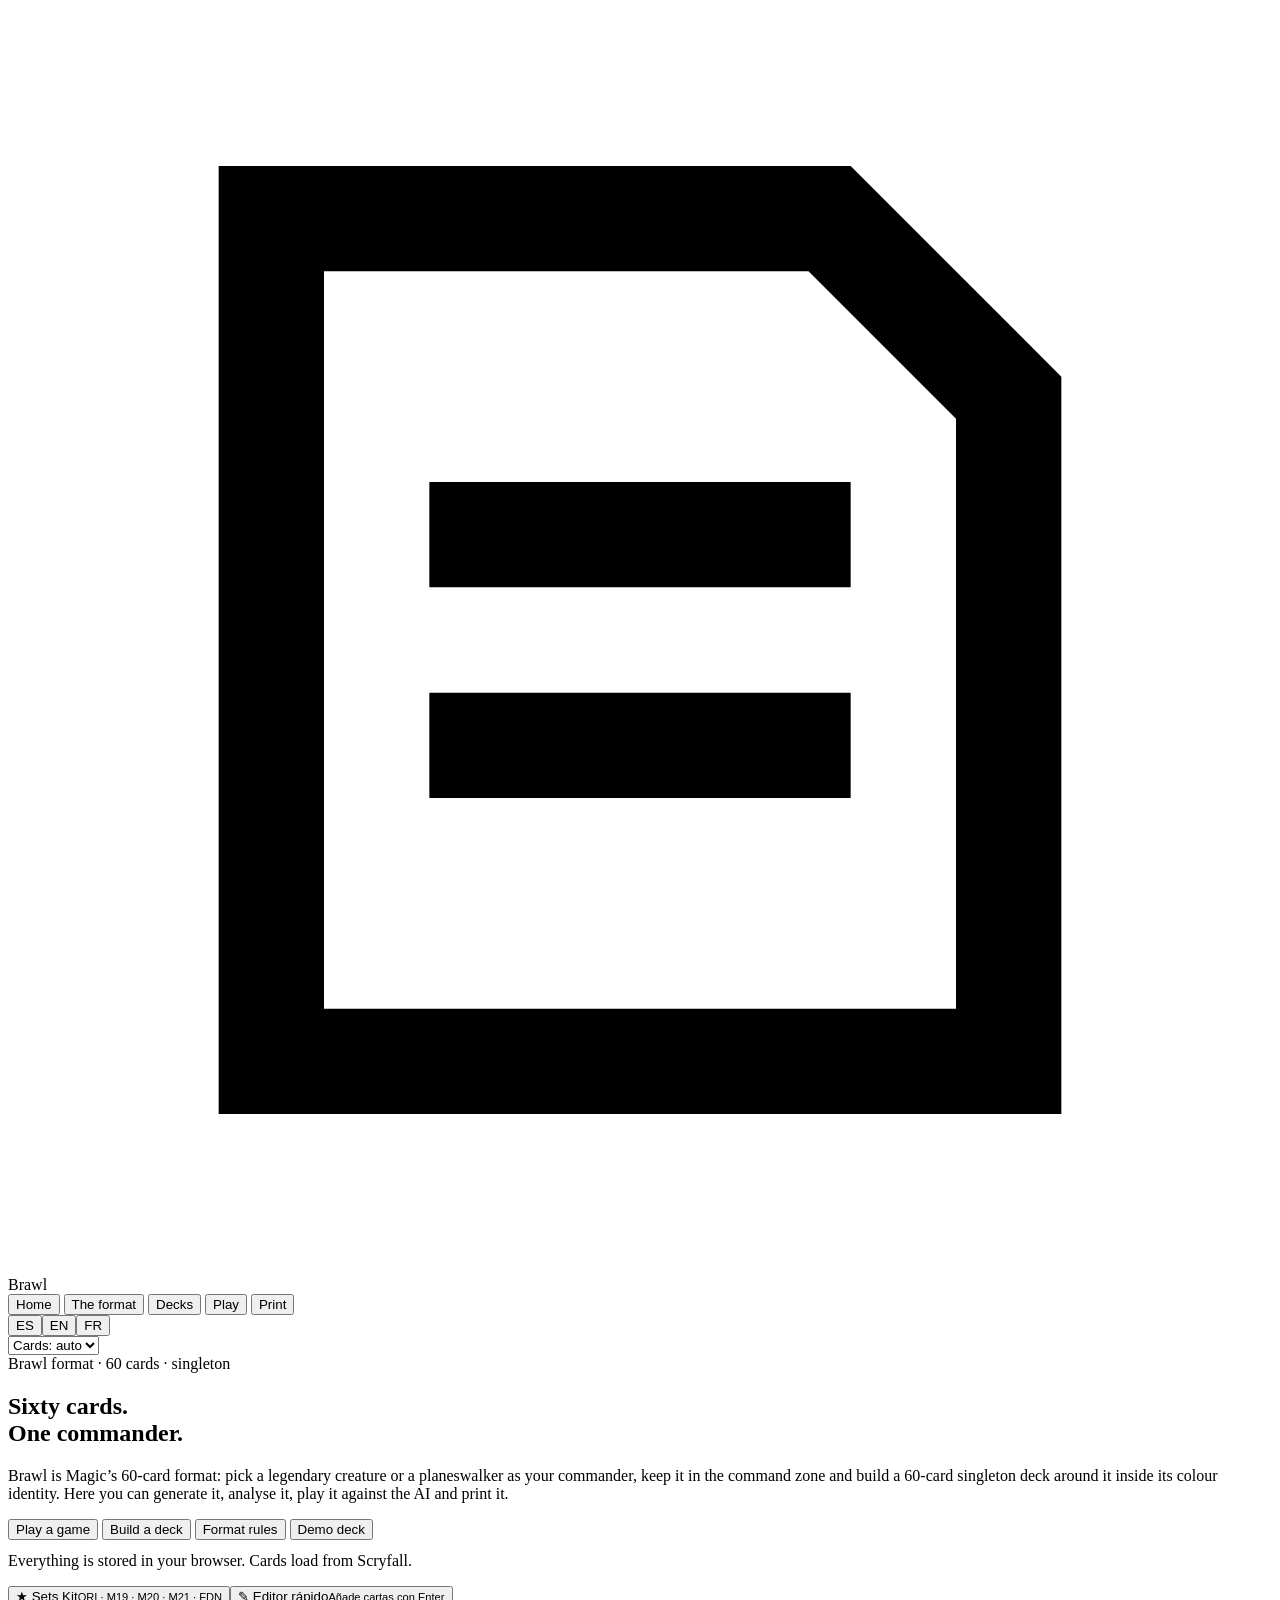
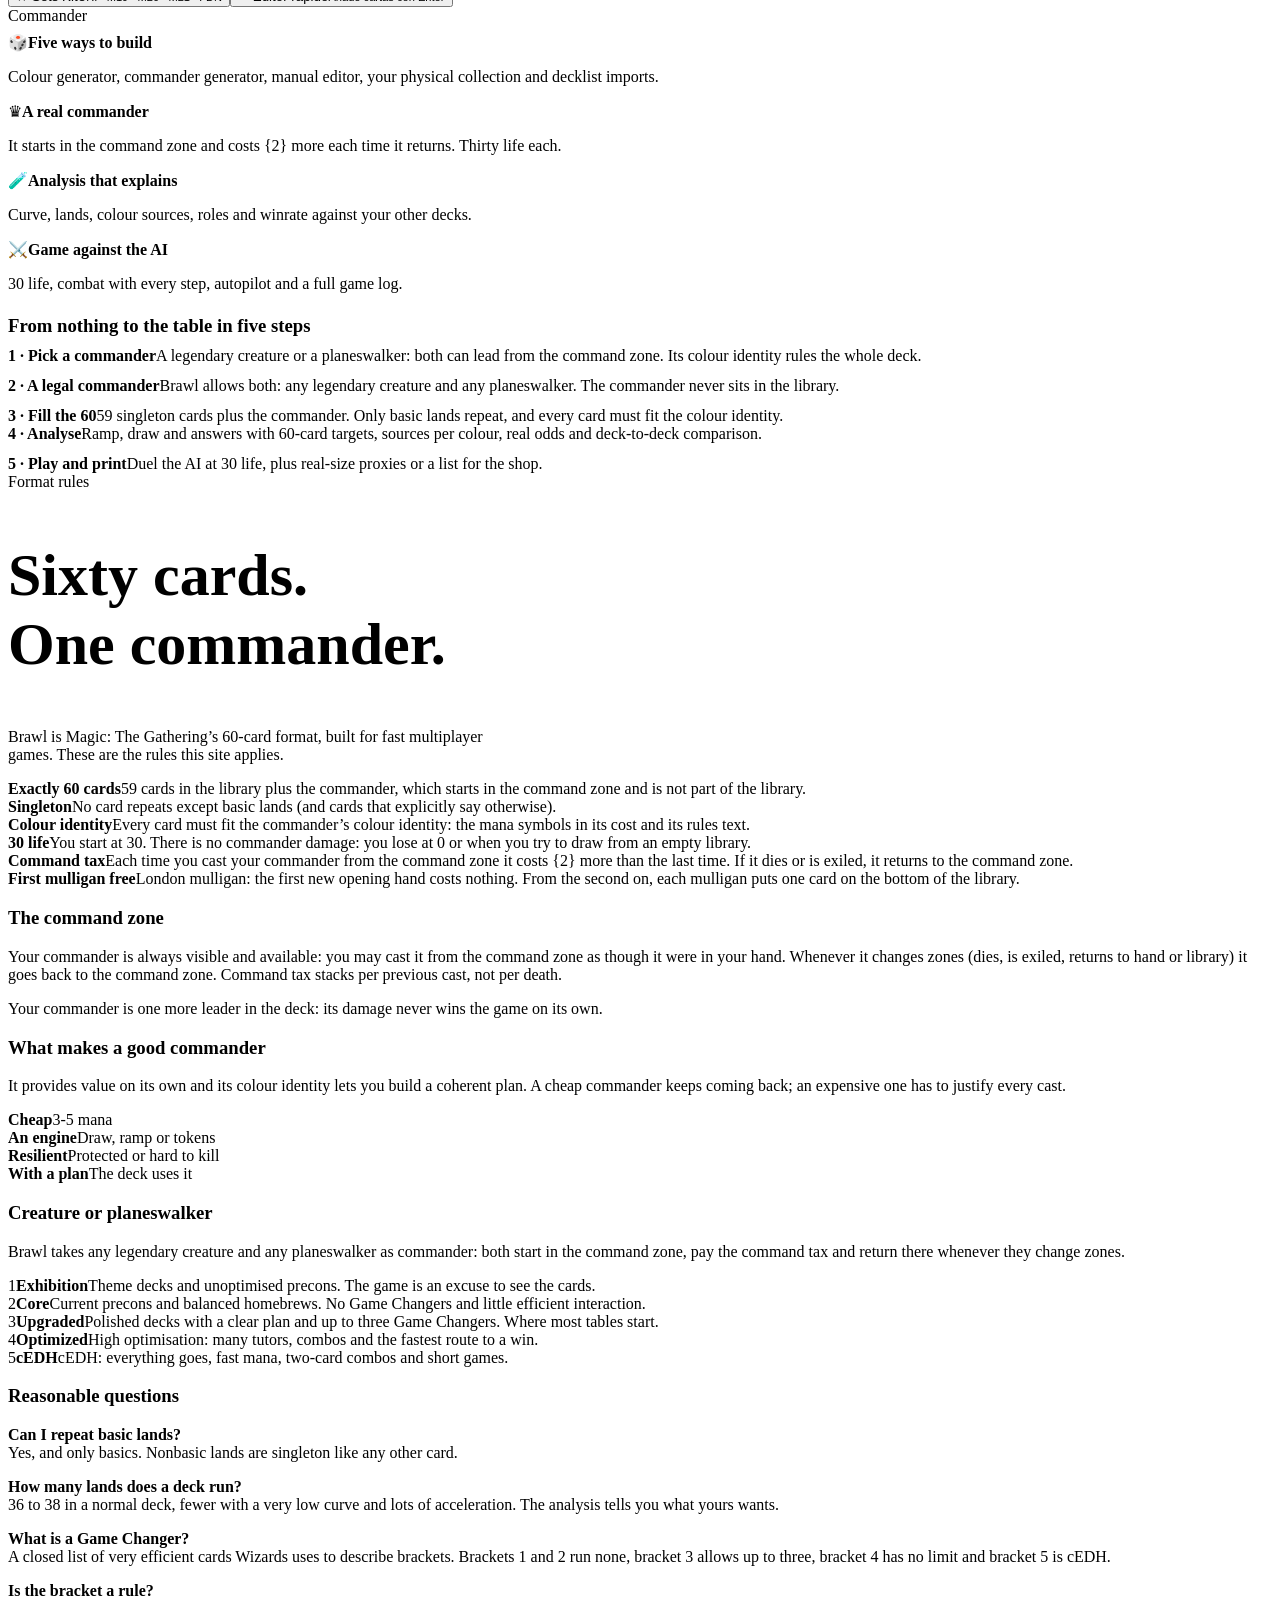
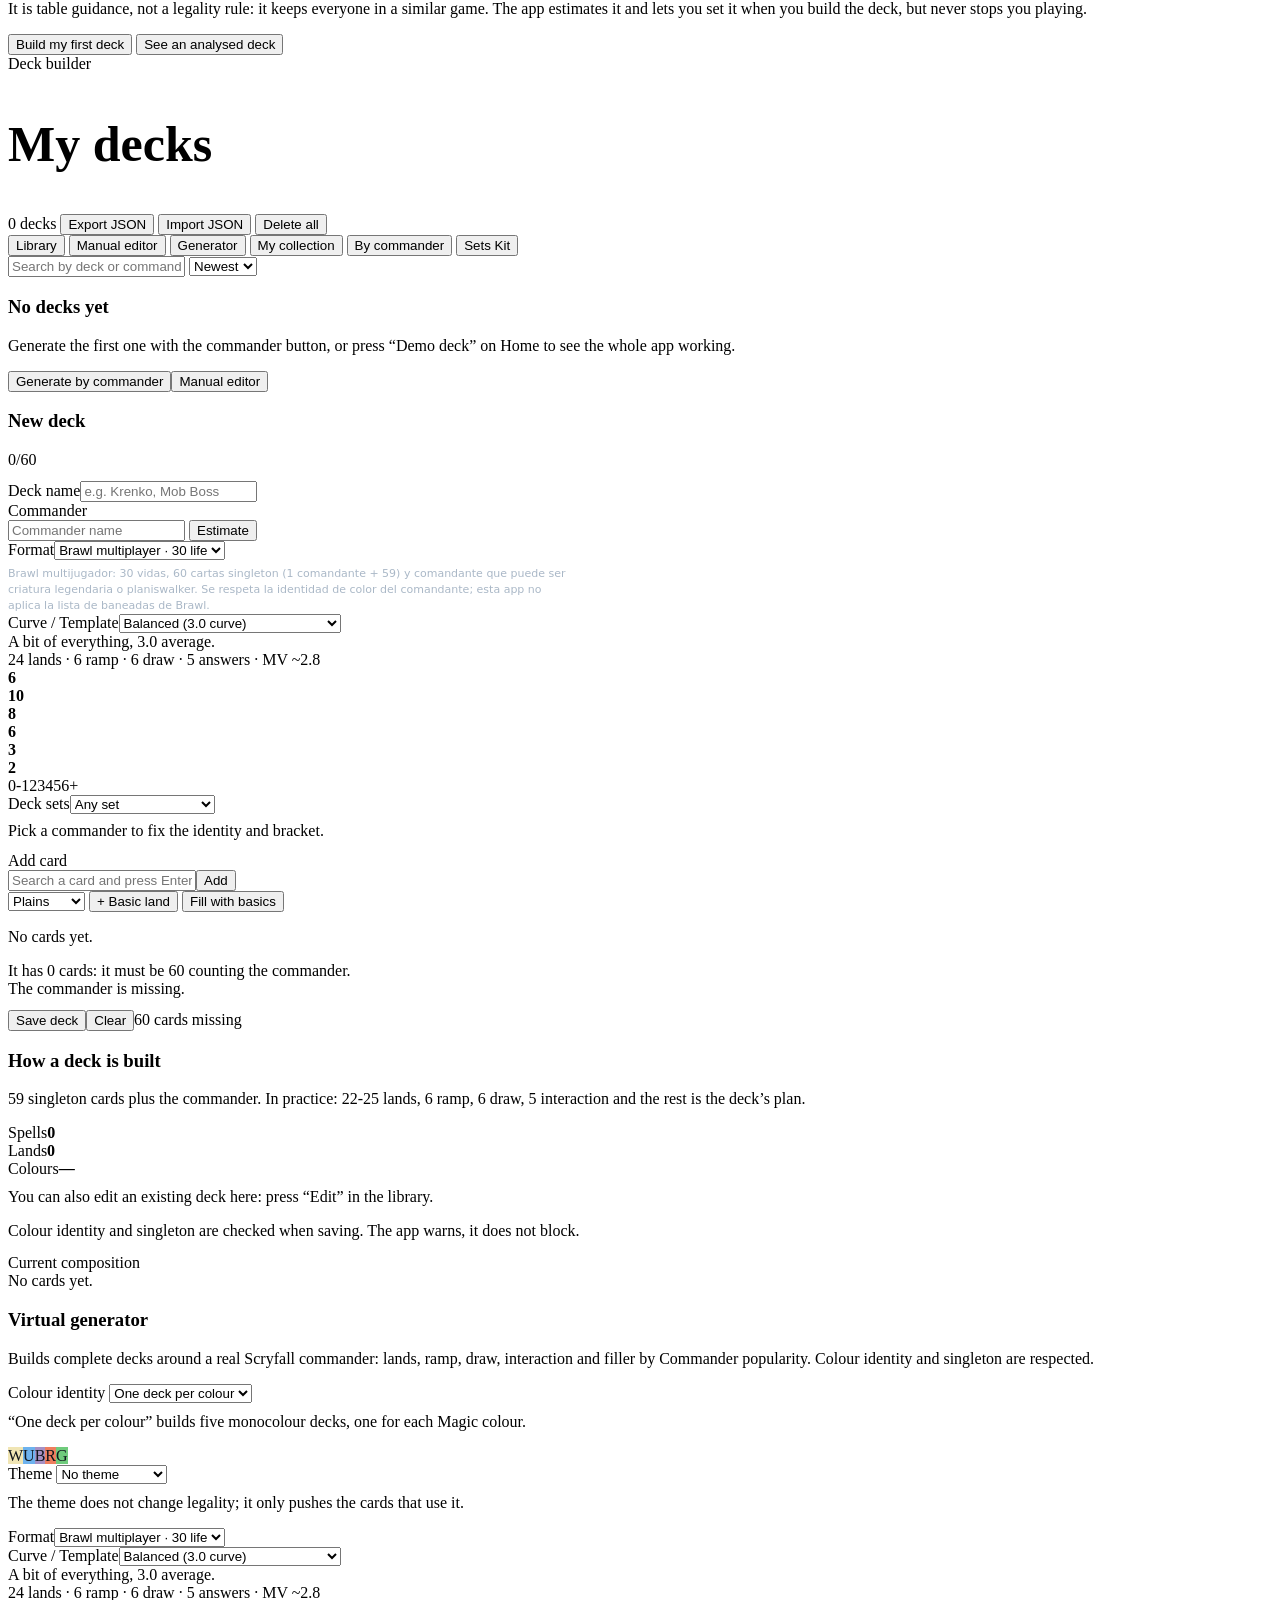
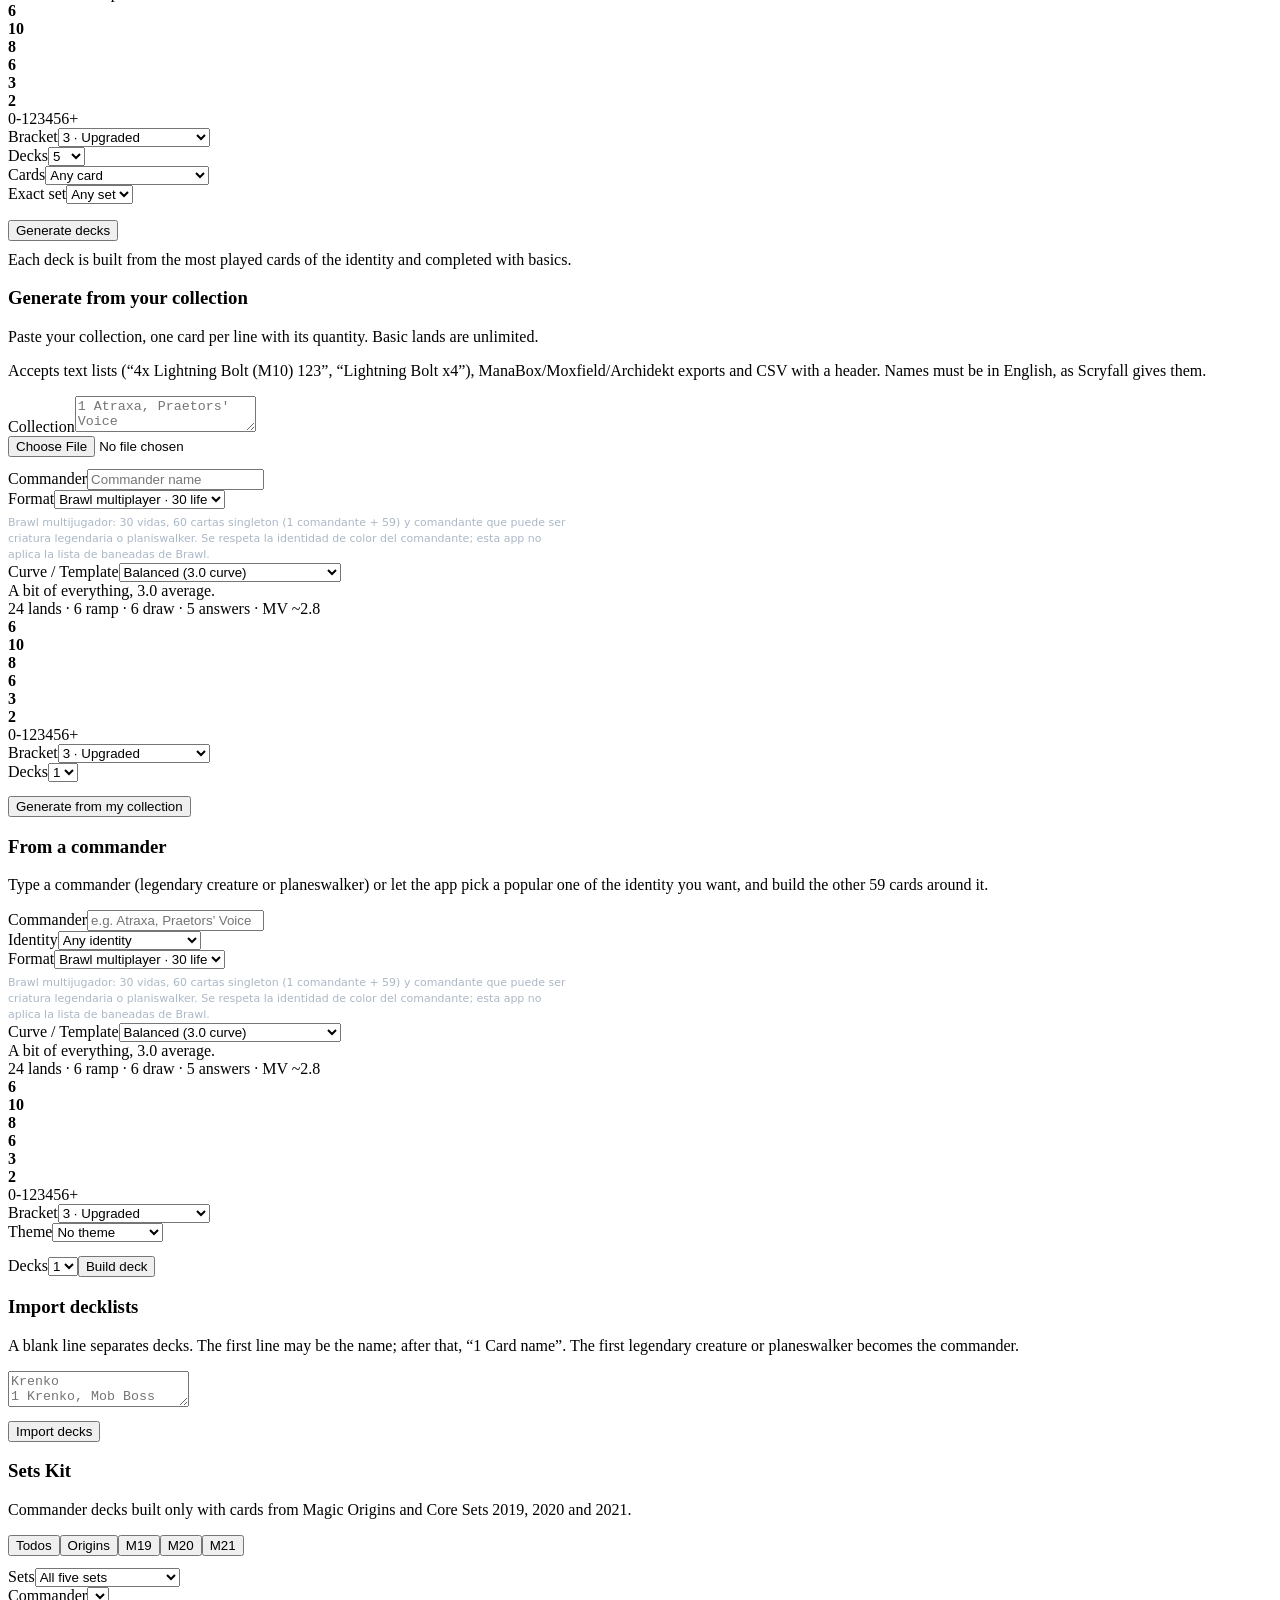
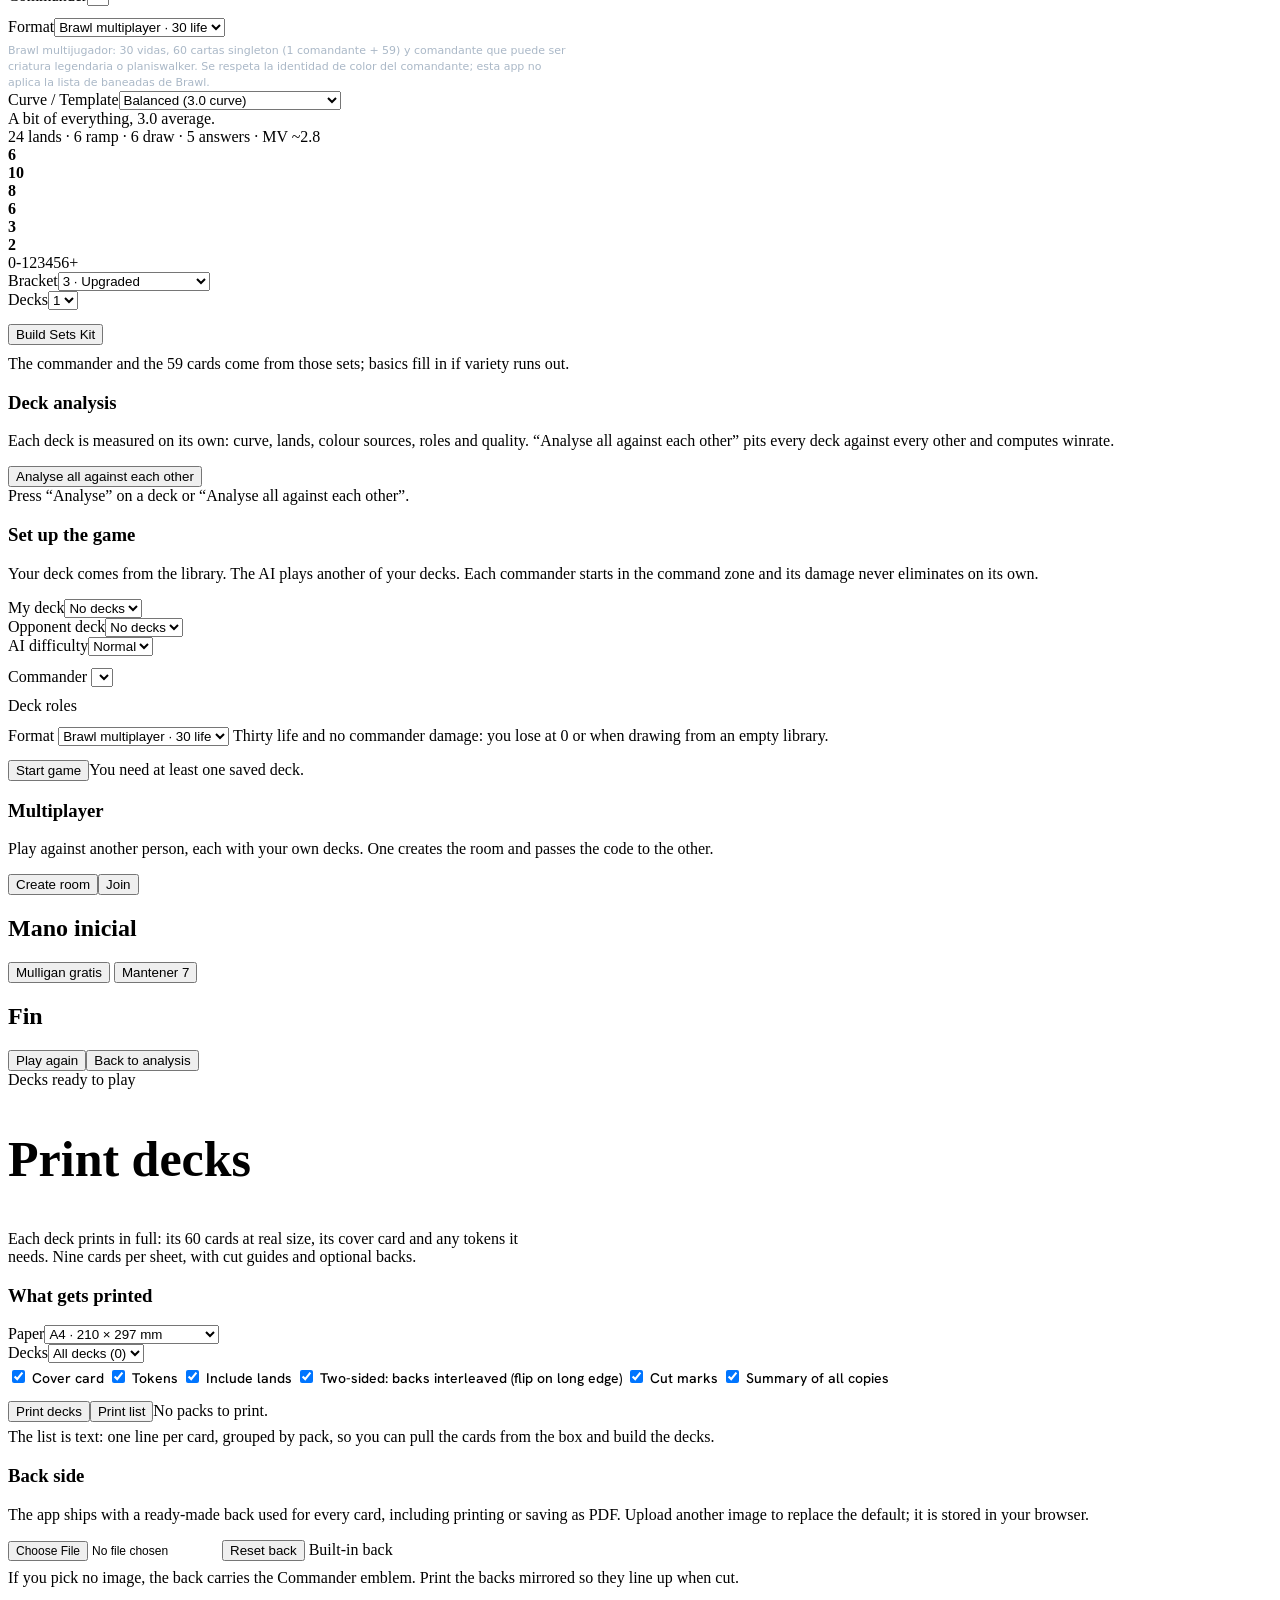
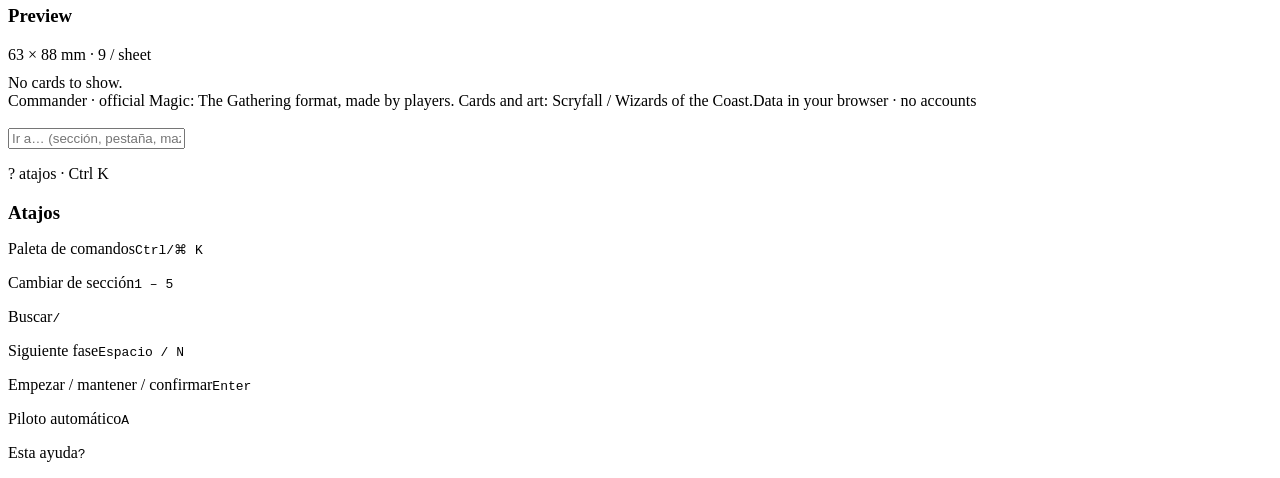
==== commit 1198b7b3: "Add files via upload" ====
--- a/brawl.html
+++ b/brawl.html
@@ -1,868 +1,12 @@
 <!DOCTYPE html><html lang="es">
-<!-- versión 2026-11-25 21:55 · los cuatro tableros van al día a la vez -->
+<!-- versión 2026-11-26 13:00 · los cuatro tableros van al día a la vez -->
+<meta charset="utf-8">
 <title>Brawl · Sesenta cartas, un comandante</title>
 <meta name="description" content="Brawl multijugador: 60 cartas singleton (1 comandante + 59), 30 vidas, identidad de color y comandante criatura legendaria o planiswalker. Construye, analiza, juega e imprime.">
 <link rel="preconnect" href="https://fonts.googleapis.com"><link rel="preconnect" href="https://fonts.gstatic.com" crossorigin>
 <link rel="preload" as="style" href="https://fonts.googleapis.com/css2?family=Fraunces:opsz,wght@9..144,600;9..144,850&family=Hanken+Grotesk:wght@400;500;600;700&display=swap"><link href="https://fonts.googleapis.com/css2?family=Fraunces:opsz,wght@9..144,600;9..144,850&family=Hanken+Grotesk:wght@400;500;600;700&display=swap" rel="stylesheet">
-<style>
-:root{--bg:#0f141c;--bg2:#0a0e14;--pn:#18212c;--pn2:#1e2937;--ln:#2b3a4c;--tx:#eae6da;--mu:#93a0b1;--au:#e3b64b;--au2:#f3d489;--rd:#e0613f;--ok:#5bbd7a;--W:#f0e5b4;--U:#6db2ee;--B:#a690c4;--R:#ee7e5e;--G:#6fcb7c;--r:14px;color-scheme:dark}
-*{box-sizing:border-box}
-html{scroll-behavior:smooth}
-body{margin:0;background:radial-gradient(1200px 700px at 50% -10%,#1c2836 0,#0f141c 55%,#090d12 100%) fixed;color:var(--tx);font:16px/1.55 'Hanken Grotesk',system-ui,-apple-system,sans-serif;-webkit-font-smoothing:antialiased}
-h1,h2,h3,h4{font-family:Fraunces,Georgia,serif;line-height:1.08;margin:0;letter-spacing:-.015em}
-h1{font-size:clamp(42px,7.6vw,88px);font-weight:850}
-h2{font-size:clamp(26px,3.4vw,40px);font-weight:850}
-h3{font-size:21px;font-weight:600}
-p{margin:0 0 10px}
-a{color:var(--au)}
-header{position:sticky;top:0;z-index:30;display:flex;gap:18px;align-items:center;flex-wrap:wrap;padding:12px 22px;border-bottom:1px solid var(--ln);background:#0f141ce8;backdrop-filter:blur(12px)}
-.logo{display:flex;align-items:center;gap:10px;font:850 21px Fraunces,serif;color:var(--au);cursor:pointer;letter-spacing:-.02em}
-.logo svg{width:26px;height:26px;fill:currentColor}
-nav{display:flex;gap:2px;flex-wrap:wrap;margin-left:auto}
-nav button{background:none;border:0;color:var(--mu);font:600 14.5px 'Hanken Grotesk',system-ui,-apple-system,sans-serif;padding:8px 12px;border-radius:9px;cursor:pointer;transition:.15s}
-nav button:hover{color:var(--tx);background:#ffffff0a}
-nav button.on{color:var(--tx);background:var(--pn);box-shadow:inset 0 -2px var(--au)}
-.langsw{display:flex;gap:2px;border:1px solid var(--ln);border-radius:9px;padding:2px;background:#0b1118}
-.langsw button{background:none;border:0;color:var(--mu);font:700 11.5px 'Hanken Grotesk',system-ui,-apple-system,sans-serif;letter-spacing:.06em;padding:5px 8px;border-radius:6px;cursor:pointer}
-.langsw button.on{background:var(--au);color:#1a1305}
-.langsel{display:flex;align-items:center;border:1px solid var(--ln);border-radius:9px;padding:2px 4px;background:#0b1118}
-.langsel select{background:none;border:0;color:var(--mu);font:700 11.5px 'Hanken Grotesk',system-ui,-apple-system,sans-serif;letter-spacing:.04em;padding:5px 4px;cursor:pointer;outline:none}
-.langsel select:hover{color:var(--tx)}
-
-/* ---------- tablero de juego ---------- */
-.jgrid{display:grid;grid-template-columns:minmax(0,1fr) 300px;gap:14px;margin-top:14px;align-items:start}
-@media(max-width:980px){.jgrid{grid-template-columns:1fr}}
-.jmain{background:radial-gradient(120% 90% at 50% -10%,#16202c,#0a1017 70%);border:1px solid var(--ln);border-radius:16px;padding:12px;box-shadow:inset 0 20px 60px #0008,0 8px 30px #0006}
-.jphase{display:flex;gap:6px;align-items:center;flex-wrap:wrap;margin-bottom:10px}
-.jphase .ph{font:700 10.5px 'Hanken Grotesk',system-ui,-apple-system,sans-serif;letter-spacing:.12em;text-transform:uppercase;color:var(--mu);border:1px solid #ffffff14;border-radius:999px;padding:5px 11px;background:#0b1118}
-.jphase .ph.on{color:#1a1305;background:linear-gradient(180deg,var(--au2),var(--au));border-color:transparent;box-shadow:0 4px 14px #e3b64b33}
-.jphase .jturn{margin-left:auto;font:700 11px 'Hanken Grotesk',system-ui,-apple-system,sans-serif;letter-spacing:.1em;text-transform:uppercase;color:var(--au2)}
-.jbody{display:grid;grid-template-columns:64px minmax(0,1fr);gap:10px;align-items:stretch}
-.jpiles{display:flex;flex-direction:column;justify-content:space-between;gap:16px}
-.pstack{display:flex;flex-direction:column;gap:4px;align-items:stretch}
-.plabel{font:700 9px 'Hanken Grotesk',system-ui,-apple-system,sans-serif;letter-spacing:.16em;text-transform:uppercase;color:var(--mu);text-align:center;opacity:.7}
-.pmini{display:flex;align-items:center;gap:4px;justify-content:center;font:600 11px 'Hanken Grotesk',system-ui,-apple-system,sans-serif;color:#cfdae6;background:#0a121b;border:1px solid #ffffff12;border-radius:8px;padding:6px 4px;position:relative}
-.pmini .cnt{font-weight:800;color:var(--au2)}
-.pmini.gy{border-color:#f5555522}.pmini.ex{border-color:#a855f722}.pmini.cmd{border-color:#e3b64b44}
-.jplay{display:flex;flex-direction:column;gap:6px;min-width:0}
-.jzone{min-height:104px;border:1px dashed #ffffff14;border-radius:12px;padding:8px;display:flex;flex-wrap:wrap;gap:6px;align-content:flex-start;background:#ffffff04;position:relative}
-.jzone.jlands{min-height:76px;border-style:solid;border-color:#ffffff0d;background:#ffffff02}
-.jzone.jhand{border-style:solid;border-color:#ffffff10;background:#ffffff05}
-.jzone.me{border-color:#e3b64b26}
-.jzone.ai{border-color:#6fb4f026}
-.jempty{font:600 10.5px 'Hanken Grotesk',system-ui,-apple-system,sans-serif;letter-spacing:.06em;color:var(--mu);opacity:.55;margin:auto}
-.jzone .bcard{width:72px}
-.jzone.jlands .bcard{width:56px}
-.jzone.jhand .hcard{width:66px}
-.jinfo{display:flex;align-items:center;gap:10px;padding:2px 4px}
-.jinfo.me{justify-content:flex-end}
-.jdice{font:850 24px Fraunces,serif;color:#f2e7cf;background:#0a121b;border:1px solid #ffffff1a;border-radius:12px;padding:1px 12px;min-width:46px;text-align:center;box-shadow:0 4px 14px #0007}
-.jdice.pulse{animation:jdice .7s ease}
-.jdice.hit{color:#ff9b9b;border-color:#f5555588;box-shadow:0 0 22px #f5555544}
-.jdice.gain{color:#9bf2b5;border-color:#55f58b88;box-shadow:0 0 22px #55f58b44}
-@keyframes jdice{0%{transform:scale(1)}35%{transform:scale(1.22)}100%{transform:scale(1)}}
-.jmeta{font:600 10.5px 'Hanken Grotesk',system-ui,-apple-system,sans-serif;color:var(--mu);letter-spacing:.04em}
-.jmid{display:flex;flex-direction:column;align-items:center;gap:6px;margin:6px 0;min-height:20px}
-.jstatus{font:700 11px 'Hanken Grotesk',system-ui,-apple-system,sans-serif;letter-spacing:.14em;text-transform:uppercase;color:var(--au2)}
-#jCoach{display:none;max-width:min(700px,96%);text-align:center;color:#efdfb4;background:linear-gradient(180deg,#2b2413e6,#151009e6);border:1px solid #e8c5743d;border-radius:12px;padding:5px 12px;font:600 11.5px 'Hanken Grotesk',system-ui,-apple-system,sans-serif;line-height:1.35;box-shadow:0 6px 18px #0006}
-#jCoach.on{display:block;animation:coachIn .32s cubic-bezier(.2,1.3,.4,1)}
-@keyframes coachIn{from{opacity:0;transform:translateY(4px)}to{opacity:1;transform:translateY(0)}}
-.jside{display:flex;flex-direction:column;gap:10px;background:#0b1118;border:1px solid var(--ln);border-radius:16px;padding:12px}
-.jtools{display:flex;flex-wrap:wrap;gap:6px;align-items:center}
-.jcmdbox{background:#0a121b;border:1px solid #e3b64b22;border-radius:12px;padding:8px}
-.jlogbox{flex:1;min-height:180px;max-height:360px;overflow:auto;background:#080e15;border:1px solid var(--ln);border-radius:12px;padding:8px}
-.jlogbox .log{font:11.5px/1.5 ui-monospace,SFMono-Regular,Menlo,monospace;color:#a9b8c6}
-.jblockpanel{margin-top:12px;background:#0b1118;border:1px solid var(--ln);border-radius:14px;padding:12px}
-.floatdmg{position:fixed;font:800 20px Fraunces,serif;pointer-events:none;z-index:9999;animation:fdmg 1.2s ease-out forwards;text-shadow:0 2px 8px #000}
-@keyframes fdmg{0%{opacity:0;transform:translate(-50%,0) scale(.8)}20%{opacity:1}100%{opacity:0;transform:translate(-50%,-38px) scale(1.15)}}
-.jparticle{position:fixed;width:5px;height:5px;border-radius:50%;pointer-events:none;z-index:9998;animation:jpart .7s ease-out forwards}
-@keyframes jpart{to{transform:translate(var(--dx),var(--dy));opacity:0}}
-.jshake{animation:jshake .32s}
-@keyframes jshake{0%,100%{transform:translate(0)}25%{transform:translate(-3px,2px)}60%{transform:translate(3px,-2px)}}
-
-/* ---------- análisis por sobre ---------- */
-.anaout{margin-top:12px}
-.anacard{background:#0a121b;border:1px solid var(--ln);border-radius:14px;padding:14px}
-.anabig{font:800 19px Fraunces,serif}
-.anagrid{display:grid;grid-template-columns:repeat(auto-fit,minmax(150px,1fr));gap:10px;margin:12px 0}
-.anagrid>div{background:#ffffff05;border:1px solid #ffffff0d;border-radius:10px;padding:8px 10px;display:flex;flex-direction:column;gap:3px}
-.anagrid small{font:700 9.5px 'Hanken Grotesk',system-ui,-apple-system,sans-serif;letter-spacing:.14em;text-transform:uppercase;color:var(--mu)}
-.anagrid b{font:800 18px Fraunces,serif;color:#f2e7cf}
-.anabar{height:6px;background:#ffffff14;border-radius:999px;overflow:hidden;margin-top:4px}
-.anabar i{display:block;height:100%;background:linear-gradient(90deg,#8a6a1e,var(--au2))}
-.analabel{font:700 10px 'Hanken Grotesk',system-ui,-apple-system,sans-serif;letter-spacing:.14em;text-transform:uppercase;color:var(--au2);margin:14px 0 6px}
-.anacurve{display:flex;align-items:flex-end;gap:4px;height:86px;padding-top:6px}
-.anacurve i{flex:1;background:linear-gradient(180deg,var(--au2),#6d5316);border-radius:3px 3px 0 0;position:relative;display:flex;align-items:flex-end;justify-content:center}
-.anacurve i span{position:absolute;bottom:-16px;font:700 9px 'Hanken Grotesk',system-ui,-apple-system,sans-serif;color:var(--mu)}
-.anaok{color:#9bf2b5;font:600 12px 'Hanken Grotesk',system-ui,-apple-system,sans-serif}
-.anawarn{display:flex;flex-wrap:wrap;gap:6px}
-.anawarn span{font:600 11px 'Hanken Grotesk',system-ui,-apple-system,sans-serif;color:#ffc8a0;background:#f5a35514;border:1px solid #f5a35533;border-radius:999px;padding:3px 9px}
-.anavs{display:grid;grid-template-columns:1fr auto 1fr;gap:12px;align-items:center;text-align:center}
-.anavs>div{display:flex;flex-direction:column;gap:4px;align-items:center}
-.anaPct{font:800 26px Fraunces,serif;color:var(--au2)}
-.anagrid2{display:grid;grid-template-columns:1fr 1fr;gap:14px;margin-top:10px}
-.anasum{display:grid;grid-template-columns:repeat(auto-fit,minmax(190px,1fr));gap:10px}
-.anasum>div{background:#ffffff05;border:1px solid #ffffff0d;border-radius:10px;padding:10px;display:flex;flex-direction:column;gap:3px}
-.anasum small{font:700 9.5px 'Hanken Grotesk',system-ui,-apple-system,sans-serif;letter-spacing:.14em;text-transform:uppercase;color:var(--mu)}
-.anasum b{font:800 15px Fraunces,serif;color:#f2e7cf}
-.anarank{display:flex;flex-direction:column}
-.anarow{display:grid;grid-template-columns:1fr 54px 92px;gap:10px;align-items:center;padding:7px 4px;border-bottom:1px solid #ffffff0d}
-.anarow b{font:700 13.5px 'Hanken Grotesk',system-ui,-apple-system,sans-serif}
-.anamatrix{overflow:auto;max-height:360px;border:1px solid var(--ln);border-radius:12px;padding:6px}
-.anamatrix table{border-collapse:collapse;font:700 10.5px 'Hanken Grotesk',system-ui,-apple-system,sans-serif;width:100%}
-.anamatrix th,.anamatrix td{padding:4px 6px;text-align:center;border-bottom:1px solid #ffffff0a;min-width:34px}
-.anamatrix th{color:var(--mu);font-weight:700}
-.anamatrix td.anawin{background:#55f58b18;color:#9bf2b5;border-radius:4px}
-.anamatrix td.analose{background:#f5555518;color:#ff9b9b;border-radius:4px}
-.anamatrix td.anatied{color:#cbd6e2}
-.anamatrix td.anaself{color:#4a5a6a}
-.anamatrix thead th{position:sticky;top:0;background:#0f141c;z-index:2}
-.anamatrix tbody th{position:sticky;left:0;background:#0f141c;text-align:left;max-width:118px;z-index:1}
-.anamatrix th .mnum{display:block;color:#eae6da;font-weight:800}
-.anamatrix th .mname{display:block;max-width:106px;overflow:hidden;text-overflow:ellipsis;white-space:nowrap;font:600 9px 'Hanken Grotesk',system-ui,-apple-system,sans-serif;color:var(--mu)}
-.anatblwrap{overflow-x:auto;-webkit-overflow-scrolling:touch;overscroll-behavior-x:contain;margin-top:6px}
-.anatblwrap .anatbl{min-width:330px;margin-top:0}
-.anamatrix td[data-pid]{cursor:pointer}
-.anamatrix td[data-pid]:hover{background:#ffffff12}
-#jCap{min-width:0}
-.anaalts{display:flex;flex-wrap:wrap;gap:6px;margin-top:6px}
-.anaalts span{font:600 10.5px 'Hanken Grotesk',system-ui,-apple-system,sans-serif;color:var(--mu);border:1px solid #ffffff14;border-radius:999px;padding:2px 8px}
-.anatier{display:inline-flex;width:19px;height:19px;align-items:center;justify-content:center;border-radius:6px;font:800 11px 'Hanken Grotesk',system-ui,-apple-system,sans-serif;line-height:1;vertical-align:middle}
-.anaroles{display:flex;flex-wrap:wrap;gap:6px;align-items:center}
-.anarole{font:700 11px 'Hanken Grotesk',system-ui,-apple-system,sans-serif;color:#ffb07a;background:#ffb07a14;border:1px solid #ffb07a3d;border-radius:999px;padding:3px 9px}
-.anarole.ok{color:#9bf2b5;background:#9bf2b514;border-color:#9bf2b53d}
-.anarole b{font-weight:800;letter-spacing:0}
-.anahist{display:flex;flex-direction:column;gap:2px}
-.anahist>div{display:grid;grid-template-columns:88px 1fr auto;gap:8px;align-items:center;padding:4px 2px;border-bottom:1px solid #ffffff0d;font:600 12px 'Hanken Grotesk',system-ui,-apple-system,sans-serif;color:#dbe4ee}
-.anahist .d{color:var(--mu);font-size:10.5px}
-.anahist .up{color:#9bf2b5}.anahist .down{color:#ff9b7a}
-.anares{display:flex;flex-wrap:wrap;gap:8px;align-items:center;margin-top:4px}
-.anares label{display:flex;gap:6px;align-items:center;font:600 11px 'Hanken Grotesk',system-ui,-apple-system,sans-serif;color:var(--mu)}
-.anares input{width:64px;background:#0a1118;border:1px solid var(--ln);border-radius:8px;color:var(--tx);padding:5px 7px;font:700 12px 'Hanken Grotesk',system-ui,-apple-system,sans-serif}
-.anacal{margin-top:8px;font:600 11px 'Hanken Grotesk',system-ui,-apple-system,sans-serif;color:var(--mu);line-height:1.45;border-left:2px solid #ffffff1a;padding:2px 0 2px 8px}
-@media(max-width:640px){
-  .anamatrix{max-height:300px;padding:4px}
-  .anamatrix table{font-size:9.5px}
-  .anamatrix th,.anamatrix td{min-width:28px;padding:3px 4px}
-  .anamatrix th .mname{max-width:72px}
-  .anatblwrap .anatbl{min-width:300px}
-  .anares label{flex:1}
-  .anahist>div{grid-template-columns:72px 1fr auto}
-  .anarow{grid-template-columns:minmax(0,1fr) 42px 76px;gap:8px}
-  .anarow b{font-size:12.5px}
-}
-
-.anamech{display:flex;flex-wrap:wrap;gap:6px}
-.anacap{font:600 12.5px 'Hanken Grotesk',system-ui,-apple-system,sans-serif;color:#e9f0f7;background:#ffffff08;border:1px solid #ffffff14;border-left:2px solid var(--au2);border-radius:8px;padding:8px 10px}
-.anacaplead{line-height:1.45}
-.anacap{display:flex;gap:10px;align-items:flex-start}
-.anacapimg{flex:0 0 74px;width:74px;align-self:center;border-radius:6px;box-shadow:0 8px 18px #000a,0 0 0 1px #ffffff1f}
-.anacapbody{flex:1;min-width:0}
-.anacaprow .nmb small .pt{color:#e9f0f7;font-weight:700}
-.anacapt{margin:9px 0 2px;color:var(--au2);font:700 9.5px 'Hanken Grotesk',system-ui,-apple-system,sans-serif;letter-spacing:.12em;text-transform:uppercase}
-.anacaprow{display:grid;grid-template-columns:16px minmax(0,1fr) auto;gap:8px;align-items:center;padding:5px 0;border-top:1px solid #ffffff12}
-.anacaprow .rk{font:700 11px 'Hanken Grotesk',system-ui,-apple-system,sans-serif;color:var(--mu);text-align:center}
-.anacaprow.top .rk{color:var(--au2)}
-.anacaprow .nmb{min-width:0}
-.anacaprow .nmb b{display:block;font:600 12.5px 'Hanken Grotesk',system-ui,-apple-system,sans-serif;white-space:nowrap;overflow:hidden;text-overflow:ellipsis}
-.anacaprow .nmb small{display:block;margin-top:1px;color:var(--mu);font:500 10.5px/1.35 'Hanken Grotesk',system-ui,-apple-system,sans-serif;white-space:normal}
-.anacaprow .g{font:800 15px Fraunces,serif;font-variant-numeric:tabular-nums}
-.anamech span{font:600 11px 'Hanken Grotesk',system-ui,-apple-system,sans-serif;color:#d8e2ec;background:#ffffff0a;border:1px solid #ffffff16;border-radius:999px;padding:3px 9px}
-.anamech span b{color:var(--au2)}
-.anacurve i.cv-easy{background:linear-gradient(180deg,var(--au2),#6d5316)}
-.anacurve i.cv-mid{background:linear-gradient(180deg,#e0a04a,#7a5312)}
-.anacurve i.cv-hard{background:linear-gradient(180deg,#e2704a,#7a2f12)}
-.anagrid b.dl-easy{color:#9bf2b5}
-.anagrid b.dl-mid{color:#f2d08b}
-.anagrid b.dl-hard{color:#ff9b7a}
-.anahead{display:flex;justify-content:space-between;gap:14px;align-items:flex-start}
-.anagradebox{display:flex;flex-direction:column;align-items:center;min-width:64px}
-.anagrade{font:800 40px/1 Fraunces,serif;color:var(--au2)}
-.anagradebox small{font:700 10px 'Hanken Grotesk',system-ui,-apple-system,sans-serif;letter-spacing:.08em;color:var(--mu);white-space:nowrap;line-height:1.4}
-.anacity{display:flex;gap:8px;align-items:center;flex-wrap:wrap;margin-top:6px}
-.anacta{font:600 11px 'Hanken Grotesk',system-ui,-apple-system,sans-serif;color:var(--mu)}
-.anatbl{width:100%;border-collapse:collapse;font:600 12px 'Hanken Grotesk',system-ui,-apple-system,sans-serif;margin-top:6px}
-.anatbl th{font:700 9.5px 'Hanken Grotesk',system-ui,-apple-system,sans-serif;letter-spacing:.12em;text-transform:uppercase;color:var(--mu);text-align:left;padding:5px 6px;border-bottom:1px solid #ffffff14}
-.anatbl td{padding:5px 6px;border-bottom:1px solid #ffffff0d;color:#dbe4ee}
-.anatbl td.n,.anatbl th.n{text-align:right}
-.anatbl tbody tr:hover{background:#ffffff05}
-.anagood{color:#9bf2b5}.anabad{color:#ff9b7a}
-.anasrc{display:grid;grid-template-columns:repeat(auto-fit,minmax(130px,1fr));gap:8px;margin-top:10px}
-.anasrc>div{background:#ffffff05;border:1px solid #ffffff0d;border-radius:10px;padding:7px 9px;display:flex;flex-direction:column;gap:2px}
-.anasrc small{font:700 9px 'Hanken Grotesk',system-ui,-apple-system,sans-serif;letter-spacing:.12em;text-transform:uppercase;color:var(--mu)}
-.anasrc b{font:800 16px Fraunces,serif;color:#f2e7cf}
-.anacardlist{max-height:360px;overflow:auto;border:1px solid var(--ln);border-radius:10px;padding:2px 8px}
-.anacl{display:grid;grid-template-columns:31px minmax(0,1fr) 74px;gap:8px;align-items:center;padding:5px 2px;border-bottom:1px solid #ffffff0a}
-.anacl:last-child{border-bottom:0}
-.anacl b{font:700 12.5px 'Hanken Grotesk',system-ui,-apple-system,sans-serif}
-.anacthumb{width:31px;aspect-ratio:.716;object-fit:cover;border-radius:4px;border:1px solid #ffffff1f;background:#0b1118;display:block;cursor:zoom-in;transition:transform .16s,border-color .16s,box-shadow .16s}
-.anacthumb:hover{transform:scale(1.1);border-color:var(--au);box-shadow:0 6px 16px #000a}
-.anacthumb.off{background:linear-gradient(160deg,#26313d,#0b1118)}
-.anaclb{min-width:0;display:flex;flex-direction:column;gap:2px}
-.anaclnm{display:flex;align-items:center;gap:6px;flex-wrap:wrap;line-height:1.25}
-.anaclnm .pt{font:800 9.5px 'Hanken Grotesk',system-ui,-apple-system,sans-serif;color:#dbe4ee;background:#ffffff0d;border:1px solid #ffffff14;border-radius:4px;padding:0 4px}
-.anaclnm .mana{display:inline-flex;gap:2px;flex-wrap:wrap}
-.anaclnm .mana .pip{width:14px;height:14px;font:700 8px/1 'Hanken Grotesk',system-ui,-apple-system,sans-serif;vertical-align:0}
-.anaclnm .mana .pip+.pip{margin-left:-1px}
-.anaclchips{display:flex;flex-wrap:wrap;gap:4px}
-.anaclchips span{font:700 9px 'Hanken Grotesk',system-ui,-apple-system,sans-serif;letter-spacing:.04em;border-radius:999px;padding:1px 6px;background:#ffffff0a;border:1px solid #ffffff14;color:#c7d2de}
-.anaclchips .ramp{color:#9bf2b5;border-color:#9bf2b53d;background:#9bf2b50f}
-.anaclchips .draw{color:#8fd0ff;border-color:#8fd0ff3d;background:#8fd0ff0f}
-.anaclchips .ans{color:#ffbfa0;border-color:#ffbfa03d;background:#ffbfa00f}
-.anaclmeta{display:flex;align-items:center;gap:6px;flex-wrap:wrap;font:700 9.5px 'Hanken Grotesk',system-ui,-apple-system,sans-serif;color:var(--mu);letter-spacing:.06em}
-.anaclmeta .rar{width:13px;height:13px;border-radius:3px;display:inline-flex;align-items:center;justify-content:center;font:800 8px 'Hanken Grotesk',system-ui,-apple-system,sans-serif;color:#0d1117;background:#9aa7b4}
-.anaclmeta .rar.u{background:#a8b9c8}.anaclmeta .rar.r{background:var(--au2)}.anaclmeta .rar.m{background:#f0763c}
-.anaclmeta .px{color:#f2e7cf;letter-spacing:0}
-.anagradebar{position:relative;height:15px;background:#ffffff10;border-radius:5px;overflow:hidden}
-.anagradebar i{display:block;height:100%;background:linear-gradient(90deg,#7a5a12,var(--au2))}
-@media(max-width:520px){
-  .anacl{grid-template-columns:29px minmax(0,1fr) 58px;gap:7px}
-  .anaclchips span{font-size:8.5px;padding:1px 5px}
-  .anaclnm b{font-size:12px}
-  .anaclmeta{gap:5px;font-size:9px}
-}
-.anagradebar span{position:absolute;inset:0;display:flex;align-items:center;justify-content:center;font:800 9.5px 'Hanken Grotesk',system-ui,-apple-system,sans-serif;color:#0d1117}
-.anaplan{display:flex;flex-direction:column;gap:6px}
-.anaplan>div{background:#ffffff06;border-left:2px solid var(--au2);border-radius:0 8px 8px 0;padding:7px 10px;font:600 12px 'Hanken Grotesk',system-ui,-apple-system,sans-serif;color:#dbe4ee}
-.anamethod{margin-top:14px;padding-top:10px;border-top:1px solid #ffffff12;font:600 11px 'Hanken Grotesk',system-ui,-apple-system,sans-serif;color:var(--mu);line-height:1.5}
-.anamethod b{color:var(--au2);font:700 10px 'Hanken Grotesk',system-ui,-apple-system,sans-serif;letter-spacing:.12em;text-transform:uppercase}
-.anamethod ul{margin:6px 0 0;padding-left:16px;display:flex;flex-direction:column;gap:4px}
-.anasrcT{margin-top:10px;color:var(--au2);font:700 10px 'Hanken Grotesk',system-ui,-apple-system,sans-serif;letter-spacing:.12em;text-transform:uppercase}
-.anamethod a{color:#d8e2ec;text-decoration:underline;text-decoration-color:#ffffff33}
-.anamethod a:hover{color:var(--au2)}
-.anaRowClick{cursor:pointer;border-radius:8px}
-.anaRowClick:hover,.anaRowClick:focus{background:#ffffff07;outline:0}
-main{max-width:1180px;margin:0 auto;padding:26px 22px 90px}
-section{display:none}section.on{display:block;animation:fade .28s ease}
-@keyframes fade{from{opacity:0;transform:translateY(6px)}}
-.hero{padding:48px 0 26px;display:grid;grid-template-columns:minmax(0,1.15fr) minmax(0,.85fr);gap:32px;align-items:center}
-@media(max-width:900px){.hero{grid-template-columns:1fr;gap:18px;padding-top:26px}}
-.hero h1 span{color:var(--au)}
-.hero .lede{font-size:19px;color:var(--mu);max-width:56ch;margin:16px 0 22px}
-.eyebrow{display:inline-flex;align-items:center;gap:8px;font:700 11px 'Hanken Grotesk',system-ui,-apple-system,sans-serif;letter-spacing:.16em;text-transform:uppercase;color:var(--au);border:1px solid #e3b64b44;background:#e3b64b12;border-radius:999px;padding:5px 12px;margin-bottom:16px}
-.row{display:flex;gap:10px;flex-wrap:wrap;align-items:center}
-.row.tight{gap:6px}
-.btn{background:linear-gradient(180deg,var(--au2),var(--au));color:#1a1305;border:0;border-radius:10px;padding:11px 18px;font:700 15px 'Hanken Grotesk',system-ui,-apple-system,sans-serif;cursor:pointer;transition:.15s;box-shadow:0 6px 20px #e3b64b26}
-.btn:hover{filter:brightness(1.06);transform:translateY(-1px)}
-.btn.sec{background:#ffffff0c;color:var(--tx);border:1px solid var(--ln);box-shadow:none}
-.btn.ghost{background:none;border:1px solid transparent;color:var(--mu)}
-.btn:disabled{opacity:.45;cursor:not-allowed;transform:none}
-.btn.sm{padding:6px 11px;font-size:13.5px;border-radius:8px}
-button,input,select,textarea{font:inherit;color:inherit}
-input,select,textarea{background:var(--pn);border:1px solid var(--ln);border-radius:9px;padding:9px 11px;width:100%;transition:.15s}
-input:focus,select:focus,textarea:focus{outline:2px solid #e3b64b66;outline-offset:1px;border-color:#e3b64b66}
-textarea{resize:vertical;min-height:120px;font-family:ui-monospace,Menlo,Consolas,monospace;font-size:13.5px;line-height:1.5}
-label{display:block;font:600 12px 'Hanken Grotesk',system-ui,-apple-system,sans-serif;letter-spacing:.06em;text-transform:uppercase;color:var(--mu);margin:0 0 5px}
-.mu{color:var(--mu)}.sm{font-size:13.5px}.xs{font-size:12px}
-.panel{background:linear-gradient(180deg,#18212c,#141c26);border:1px solid var(--ln);border-radius:var(--r);padding:18px}
-.panel.flat{background:#141c26}
-.grid{display:grid;gap:14px}
-.g2{grid-template-columns:repeat(auto-fit,minmax(280px,1fr))}
-.g3{grid-template-columns:repeat(auto-fit,minmax(220px,1fr))}
-.g4{grid-template-columns:repeat(auto-fit,minmax(170px,1fr))}
-.rules{display:grid;grid-template-columns:repeat(auto-fit,minmax(215px,1fr));gap:16px;margin:22px 0}
-.rule{border-left:3px solid var(--au);padding:2px 0 2px 14px}
-.rule b{display:block;font:600 19px Fraunces,serif;margin-bottom:2px}
-.rule span{color:var(--mu);font-size:14.5px}
-.feature{background:linear-gradient(180deg,#18212c,#121a24);border:1px solid var(--ln);border-radius:var(--r);padding:18px;display:flex;flex-direction:column;gap:6px;position:relative;overflow:hidden}
-.feature:before{content:'';position:absolute;inset:0 0 auto;height:2px;background:linear-gradient(90deg,transparent,var(--au),transparent);opacity:.5}
-.feature .ico{font-size:24px;line-height:1}
-.feature b{font:600 17px Fraunces,serif}
-.feature p{color:var(--mu);font-size:14px;margin:0}
-.fan{position:relative;height:340px;display:flex;justify-content:center;align-items:center}
-.fan .fc{position:absolute;width:190px;aspect-ratio:.716;border-radius:13px;border:1px solid #00000066;box-shadow:0 22px 44px #000a,0 0 0 1px #ffffff14 inset;background:linear-gradient(160deg,#243244,#0d131a);overflow:hidden;transition:.35s}
-.fan .fc img{width:100%;height:100%;object-fit:cover;display:block}
-.fan .fc:nth-child(1){transform:rotate(-11deg) translateX(-120px) translateY(14px) scale(.94)}
-.fan .fc:nth-child(2){transform:rotate(0) translateY(-6px);z-index:2}
-.fan .fc:nth-child(3){transform:rotate(11deg) translateX(120px) translateY(14px) scale(.94)}
-.fan .fc .cap{position:absolute;left:0;right:0;bottom:0;padding:26px 12px 10px;background:linear-gradient(180deg,#0000,#000000d9);font:700 11px 'Hanken Grotesk',system-ui,-apple-system,sans-serif;letter-spacing:.1em;text-transform:uppercase;color:var(--au2)}
-.fan:hover .fc:nth-child(1){transform:rotate(-13deg) translateX(-140px) translateY(18px) scale(.95)}
-.fan:hover .fc:nth-child(3){transform:rotate(13deg) translateX(140px) translateY(18px) scale(.95)}
-.badge{display:inline-flex;align-items:center;gap:6px;border:1px solid var(--ln);background:#ffffff08;border-radius:999px;padding:3px 9px;font:600 11.5px 'Hanken Grotesk',system-ui,-apple-system,sans-serif;color:var(--mu)}
-.badge.gold{border-color:#e3b64b55;color:var(--au2);background:#e3b64b12}
-.pip{display:inline-flex;align-items:center;justify-content:center;width:17px;height:17px;border-radius:50%;font:700 9.5px/1 'Hanken Grotesk',system-ui,-apple-system,sans-serif;color:#141a22;vertical-align:-2px}
-.pW{background:var(--W)}.pU{background:var(--U)}.pB{background:var(--B)}.pR{background:var(--R)}.pG{background:var(--G)}.pC{background:#b9c4cf}
-.tabs{display:flex;gap:6px;flex-wrap:wrap;margin:18px 0 16px;border-bottom:1px solid var(--ln);padding-bottom:12px}
-.tabs button{background:#ffffff08;border:1px solid var(--ln);color:var(--mu);border-radius:999px;padding:7px 14px;font:600 13.5px 'Hanken Grotesk',system-ui,-apple-system,sans-serif;cursor:pointer}
-.tabs button.on{background:var(--au);color:#1a1305;border-color:var(--au)}
-.tabp{display:none}.tabp.on{display:block}
-.field{margin-bottom:12px}
-.packgrid{display:grid;grid-template-columns:repeat(auto-fill,minmax(200px,1fr));gap:14px}
-@media(min-width:1240px){.packgrid{grid-template-columns:repeat(5,minmax(0,1fr))}}
-.pack{background:linear-gradient(180deg,#18212c,#121a24);border:1px solid var(--ln);border-radius:13px;overflow:hidden;display:flex;flex-direction:column;transition:.2s}
-.pack:hover{border-color:#e3b64b55;transform:translateY(-2px)}
-.pack .art{position:relative;height:240px;background:linear-gradient(160deg,#26374a,#0d131a);overflow:hidden;display:flex;align-items:center;justify-content:center}
-.pack .art .abg{position:absolute;inset:-14%;background-position:center;background-size:cover;filter:blur(18px) saturate(1.3);opacity:.5;transform:scale(1.05)}
-.pack .art img{position:relative;z-index:1;display:block;height:188px;width:auto;max-width:88%;margin-bottom:18px;object-fit:contain;border-radius:8px;box-shadow:0 14px 26px #000c,0 0 0 1px #ffffff26;transition:transform .25s ease}
-.pack:hover .art img{transform:translateY(-4px) scale(1.03)}
-.pack .art:after{content:'';position:absolute;inset:0;z-index:1;pointer-events:none;background:linear-gradient(180deg,#0000 58%,#121a24f2)}
-.pack .art .nm{position:absolute;left:11px;right:11px;bottom:8px;z-index:2;text-align:center;font:600 16px Fraunces,serif;text-shadow:0 2px 10px #000}
-.pack .bd{padding:10px 12px 12px;display:flex;flex-direction:column;gap:8px;flex:1}
-.pack .meta{display:flex;gap:6px;flex-wrap:wrap;align-items:center;font-size:12px;color:var(--mu)}
-.pack .pkrow{display:flex;gap:8px;align-items:flex-start;justify-content:space-between;min-width:0;font:600 11px 'Hanken Grotesk',system-ui,-apple-system,sans-serif;color:var(--mu)}
-.pack .pkstyle{flex:0 0 auto;border:1px solid #ffffff16;border-radius:999px;padding:2px 8px;background:#ffffff08}
-.pack .pkcap{min-width:0;white-space:normal;line-height:1.25;text-align:right;color:#dbe4ee}
-.pack .pkcap b{font:800 11.5px 'Hanken Grotesk',system-ui,-apple-system,sans-serif;font-variant-numeric:tabular-nums}
-.pack .acts{display:grid;grid-template-columns:1fr 1fr;gap:6px;margin-top:auto}
-.pack .acts button{background:#ffffff0c;border:1px solid var(--ln);color:var(--tx);border-radius:7px;padding:7px 6px;font:600 12.5px 'Hanken Grotesk',system-ui,-apple-system,sans-serif;cursor:pointer;white-space:nowrap}
-.pack .acts button:hover{border-color:var(--au);color:var(--au2)}
-.cardlist{display:flex;flex-direction:column;gap:1px;max-height:260px;overflow:auto;font-size:13.5px}
-.cline{display:flex;gap:7px;align-items:center;padding:3px 6px;border-radius:6px;cursor:help}
-.cline:hover{background:#ffffff0d}
-.cline .q{color:var(--au);font-weight:700;min-width:20px;text-align:right;font-variant-numeric:tabular-nums}
-.cline .n{flex:1;min-width:0;white-space:nowrap;overflow:hidden;text-overflow:ellipsis}
-.cline .m{margin-left:auto;color:var(--mu);font-size:12px;white-space:nowrap}
-.chips{display:flex;gap:6px;flex-wrap:wrap}
-.chip{background:#ffffff0a;border:1px solid var(--ln);border-radius:999px;padding:5px 11px;font:600 13px 'Hanken Grotesk',system-ui,-apple-system,sans-serif;cursor:pointer;color:var(--mu)}
-.chip.on{background:var(--au);color:#1a1305;border-color:var(--au)}
-.col-dot{width:34px;height:34px;border-radius:50%;border:2px solid #ffffff22;display:inline-flex;align-items:center;justify-content:center;font:700 13px 'Hanken Grotesk',system-ui,-apple-system,sans-serif;color:#10151c}
-.stat{display:flex;align-items:flex-end;gap:5px;height:96px;margin:8px 0 2px}
-.stat i{flex:1;background:linear-gradient(180deg,var(--au2),#b98d26);border-radius:4px 4px 0 0;min-height:2px;position:relative}
-.stat i b{position:absolute;bottom:100%;left:0;right:0;text-align:center;font:700 10.5px 'Hanken Grotesk',system-ui,-apple-system,sans-serif;color:var(--mu);margin-bottom:2px}
-.lab{display:flex;gap:5px}.lab span{flex:1;text-align:center;font:600 10.5px 'Hanken Grotesk',system-ui,-apple-system,sans-serif;color:var(--mu)}
-.metric{display:flex;justify-content:space-between;gap:8px;padding:5px 0;border-bottom:1px dashed #ffffff12;font-size:13.5px}
-.metric b{font-variant-numeric:tabular-nums}
-.warn{border-left:3px solid var(--rd);background:#e0613f0f;padding:7px 11px;border-radius:0 8px 8px 0;font-size:13.5px;margin:6px 0}
-.warn.ok{border-left-color:var(--ok);background:#5bbd7a10}
-.warn.tip{border-left-color:#6db2ee;background:#6db2ee0f}
-.select-list{display:flex;flex-direction:column;gap:4px;max-height:420px;overflow:auto;padding-right:4px}
-.dline{display:flex;gap:8px;align-items:center;background:#ffffff06;border:1px solid #ffffff0d;border-radius:8px;padding:5px 8px;font-size:13.5px}
-.dline .n{flex:1;min-width:0;white-space:nowrap;overflow:hidden;text-overflow:ellipsis}
-.dline .sw{background:#ffffff0c;border:1px solid var(--ln);border-radius:6px;padding:3px 7px;font:600 11.5px 'Hanken Grotesk',system-ui,-apple-system,sans-serif;color:var(--mu);cursor:pointer}
-.dline .sw:hover{border-color:var(--au);color:var(--au2)}
-.hand{display:flex;gap:7px;flex-wrap:wrap}
-.hcard{width:88px;border-radius:8px;overflow:hidden;border:1px solid #ffffff1a;cursor:pointer;background:#0b1118;transition:.15s;position:relative}
-.hcard:hover{transform:translateY(-4px);border-color:var(--au)}
-.hcard img{width:100%;display:block;aspect-ratio:.716;object-fit:cover}
-.hcard span{display:block;padding:2px 4px;font:600 9.5px 'Hanken Grotesk',system-ui,-apple-system,sans-serif;white-space:nowrap;overflow:hidden;text-overflow:ellipsis;color:var(--mu)}
-.hcard.off{opacity:.4;filter:grayscale(1)}
-.board{display:grid;gap:12px}
-.bf{min-height:112px;border:1px dashed #ffffff1a;border-radius:12px;padding:8px;display:flex;gap:8px;flex-wrap:wrap;align-items:center;background:#0b1118a6}
-.bf .empty{color:#5c6a7a;font-size:13px;margin:auto}
-.bcard{width:104px;border-radius:8px;overflow:hidden;border:1px solid #ffffff1a;background:#0b1118;position:relative;transition:.15s;cursor:pointer}
-.bcard img{width:100%;display:block;aspect-ratio:.716;object-fit:cover}
-.bcard.tapped{transform:rotate(90deg) scale(.86);margin:0 12px}
-.bcard.sel{outline:2px solid var(--au);outline-offset:2px}
-.bcard .tag{position:absolute;top:3px;left:3px;background:#000000b8;border-radius:4px;padding:0 4px;font:700 9.5px 'Hanken Grotesk',system-ui,-apple-system,sans-serif;color:var(--au2)}
-.bcard .pt{position:absolute;right:3px;bottom:3px;background:#000000c4;border-radius:4px;padding:0 4px;font:700 10px/1.1 'Hanken Grotesk',system-ui,-apple-system,sans-serif}
-.bcard .kws{position:absolute;left:3px;right:3px;bottom:22px;z-index:3;display:flex;flex-wrap:wrap;gap:2px;pointer-events:none}
-.bcard .kw{font:700 8px/1.2 'Hanken Grotesk',system-ui,-apple-system,sans-serif;font-style:normal;letter-spacing:.01em;color:#f3e3b6;background:#07120ce6;border:1px solid #d8bd7855;border-radius:4px;padding:1px 3px;max-width:100%;white-space:nowrap;overflow:hidden;text-overflow:ellipsis}
-.bcard .kw.more{color:#cfd8c4;background:#0b1118e6;border-color:#ffffff26}
-.bcard.dead{filter:grayscale(1) brightness(.6)}
-.life{display:flex;align-items:center;gap:10px;font:850 26px Fraunces,serif}
-.life small{font:600 11px 'Hanken Grotesk',system-ui,-apple-system,sans-serif;letter-spacing:.1em;text-transform:uppercase;color:var(--mu)}
-.log{height:180px;overflow:auto;background:#080d13;border:1px solid var(--ln);border-radius:10px;padding:8px 10px;font:12.5px/1.55 ui-monospace,Consolas,monospace;color:#a8b6c6}
-.log div{padding:1px 0;border-bottom:1px solid #ffffff05}
-.log div.you{color:#bcd7ff}.log div.ai{color:#ffc9b6}.log div.sys{color:var(--au2)}
-.overlay{position:fixed;inset:0;background:#06090dd9;display:none;align-items:center;justify-content:center;z-index:50;padding:20px}
-.overlay.on{display:flex}
-.dialog{max-width:520px;width:100%;background:linear-gradient(180deg,#18212c,#101821);border:1px solid #e3b64b4d;border-radius:16px;padding:22px;box-shadow:0 30px 80px #000b}
-dialog{border:1px solid var(--ln);border-radius:14px;background:#131b25;color:var(--tx);max-width:560px;width:94vw;padding:20px}
-dialog::backdrop{background:#06090dcc}
-dialog h3{margin-bottom:6px}
-dialog .sel-search{display:flex;flex-direction:column;gap:4px;max-height:44vh;overflow:auto;margin:10px 0}
-dialog .sel-search button{text-align:left;background:#ffffff06;border:1px solid #ffffff10;border-radius:7px;padding:6px 9px;cursor:pointer;font-size:13.5px}
-dialog .sel-search button:hover{border-color:var(--au)}
-.proxygrid{display:grid;grid-template-columns:repeat(auto-fill,minmax(96px,1fr));gap:8px;max-height:300px;overflow:auto}
-.proxygrid img{width:100%;border-radius:6px;border:1px solid #ffffff14}
-.proxygrid .px{width:100%;aspect-ratio:.716;border-radius:6px;border:1px solid #ffffff14;overflow:hidden;position:relative;background:#0b1118}
-.covercard{display:flex;align-items:flex-end;background:linear-gradient(160deg,#1b2a3a,#05090d)}
-.covercard .covart{position:absolute;inset:0;width:100%;height:100%;object-fit:cover;opacity:.55}
-.covercard .covshade{position:absolute;inset:0;background:linear-gradient(180deg,#0000 15%,#05090df2 72%,#05090d)}
-.covercard .covin{position:relative;z-index:2;padding:6px;width:100%}
-.covercard .covbrand{font:700 5.5px 'Hanken Grotesk',system-ui,-apple-system,sans-serif;letter-spacing:.18em;color:var(--au2)}
-.covercard .covname{font:700 11px Fraunces,serif;color:#f6ecd2;line-height:1.1;margin:2px 0}
-.covercard .covmeta{font:8px 'Hanken Grotesk',system-ui,-apple-system,sans-serif;color:#a9b8c6}
-.covercard .covmark{position:absolute;top:4px;right:6px;font-size:11px;color:var(--au);z-index:2}
-.token{display:flex;flex-direction:column;align-items:center;justify-content:center;gap:3px;text-align:center;padding:6px;background:radial-gradient(circle at 50% 35%,var(--tk,#556),#0a0f15 78%);color:#fff}
-.token .toktop{font:700 9px Fraunces,serif;line-height:1.1}
-.token .tokpt{font:800 13px Fraunces,serif}
-.token .tokbrand{font:600 5.5px 'Hanken Grotesk',system-ui,-apple-system,sans-serif;letter-spacing:.14em;color:#d6dee8;text-transform:uppercase}
-footer{border-top:1px solid var(--ln);margin-top:40px;padding:18px 22px;color:var(--mu);font-size:12.5px;display:flex;gap:10px;flex-wrap:wrap;justify-content:space-between}
-.backprev{width:84px;aspect-ratio:.716;border-radius:6px;border:1px solid var(--ln);background:#0b1118 center/cover no-repeat;display:flex;align-items:center;justify-content:center;color:var(--au);font-size:22px}
-#cardZoom{position:fixed;z-index:9997;width:500px;max-width:calc(100vw - 16px);border-radius:14px;border:1px solid #ffffff2b;box-shadow:0 26px 60px #000c;pointer-events:none;display:none}
-#cardZoom.on{display:block}
-.toast{position:fixed;left:50%;bottom:22px;transform:translate(-50%,20px);background:#1d2836;border:1px solid #e3b64b66;color:var(--tx);padding:10px 18px;border-radius:10px;z-index:60;opacity:0;pointer-events:none;transition:.25s;max-width:90vw;font-size:14px;box-shadow:0 16px 40px #000a}
-.toast.on{opacity:1;transform:translate(-50%,0)}
-.spin{display:inline-block;width:13px;height:13px;border:2px solid #ffffff33;border-top-color:var(--au);border-radius:50%;animation:spin .7s linear infinite;vertical-align:-2px}
-@keyframes spin{to{transform:rotate(360deg)}}
-@media(max-width:760px){
- header{padding:10px 14px;gap:10px}nav{margin-left:0;width:100%;overflow:auto;flex-wrap:nowrap}
- main{padding:18px 14px 70px}.panel{padding:14px}
- .fan{height:250px}.fan .fc{width:150px}
- .fan .fc:nth-child(1){transform:rotate(-10deg) translateX(-74px) translateY(12px) scale(.93)}
- .fan .fc:nth-child(3){transform:rotate(10deg) translateX(74px) translateY(12px) scale(.93)}
- .hcard{width:74px}.bcard{width:78px}
-}
-@media(prefers-reduced-motion:reduce){*{animation:none!important;transition:none!important}}
-
-/* ---------- tablero compacto: cabe en 1920x1080 ---------- */
-main.wide{max-width:1560px}
-#jugar.playing h1{font-size:26px;margin:0}
-#jugar.playing .eyebrow{display:none}
-#jugar.playing > .row:first-child{align-items:center}
-.jgrid{grid-template-columns:minmax(0,1fr) 268px;gap:10px;margin-top:10px}
-.jmain{padding:10px;border-radius:14px}
-.jphase{gap:4px;margin-bottom:6px}
-.jphase .ph{padding:4px 9px;font-size:10px}
-.jbody{grid-template-columns:52px minmax(0,1fr);gap:8px}
-.jpiles{gap:8px}
-.pmini{padding:4px 2px;font-size:10.5px}
-.jplay{gap:4px}
-.jzone{min-height:104px;padding:6px;gap:5px;border-radius:10px}
-.jzone.jlands{min-height:78px}
-.jzone.jhand{min-height:112px;max-height:112px;overflow:hidden}
-.jzone .bcard{width:62px}
-.jzone.jlands .bcard{width:46px}
-.jzone.jhand .hcard{width:50px}
-.jzone.jhand .bcard{aspect-ratio:.716;height:auto;width:52px}
-.jinfo{padding:0 2px}
-.jdice{font-size:20px;padding:0 9px;min-width:40px;border-radius:10px}
-.jmid{margin:2px 0;min-height:0;gap:4px}
-#jCoach{max-height:56px;overflow:hidden}
-.jside{padding:10px;gap:8px}
-.jlogbox{min-height:110px;max-height:min(300px,32vh)}
-.jblockpanel{margin-top:8px;padding:10px}
-@media(max-height:900px){
-  .jzone{min-height:88px}
-  .jzone.jlands{min-height:62px}
-  .jzone.jhand{min-height:82px;max-height:82px}
-  .jzone .bcard{width:52px}
-  .jzone.jlands .bcard{width:40px}
-.jzone.jhand .hcard{width:46px}
-  .jzone.jhand .bcard{width:46px}
-  .jzone.jhand .hcard span{display:none}
-  .jmid{max-height:none;overflow:visible}
-  #jCoach{display:none}
-}
-/* ---------- acabado del tablero: mesa, dado de vida, fan y animaciones ---------- */
-.jmain{position:relative;overflow:hidden;background:radial-gradient(120% 82% at 50% -15%,#1e2d3d,#0c1621 58%,#070c12 100%);border:1px solid #ffffff1f;box-shadow:inset 0 0 0 1px #ffffff0a,inset 0 34px 90px #0009,0 18px 46px #0007}
-.jmain:before{content:'';position:absolute;inset:0;pointer-events:none;background:repeating-linear-gradient(118deg,#ffffff05 0 1px,#0000 1px 9px),radial-gradient(70% 55% at 50% 118%,#e8c57414,#0000 72%)}
-.jmain>*{position:relative;z-index:1}
-.jplay{border-radius:16px;background:radial-gradient(90% 60% at 50% 50%,#ffffff05,#0000 70%)}
-.jinfo{min-height:44px}
-.jdice{font:800 21px Fraunces,serif;color:#2a1a05;border:2px solid #7a5a22;border-radius:50%;min-width:56px;height:56px;display:flex;align-items:center;justify-content:center;padding:0;background:radial-gradient(circle at 32% 26%,#fff6d6,#efd18a 40%,#c79a45 74%,#8a6a2c);box-shadow:0 8px 18px #000b,0 0 22px #e8c5743d,inset 0 -6px 12px #5a3c0a66,inset 0 4px 8px #fffb;text-shadow:0 1px 0 #fff9;transition:transform .16s ease,box-shadow .2s}
-.jdice.pulse{animation:jdice .7s ease}
-.jdice.hit{color:#3d0d0d;animation:jflash .5s}
-.jdice.gain{color:#123d1d;animation:jgain .5s}
-@keyframes jflash{0%,100%{box-shadow:0 8px 18px #000b,0 0 22px #e8c5743d,inset 0 -6px 12px #5a3c0a66,inset 0 4px 8px #fffb}40%{box-shadow:0 0 34px #ff5a5a,0 8px 18px #000b,inset 0 0 26px #b00}}
-@keyframes jgain{0%,100%{box-shadow:0 8px 18px #000b,0 0 22px #e8c5743d,inset 0 -6px 12px #5a3c0a66,inset 0 4px 8px #fffb}40%{box-shadow:0 0 34px #57e08a,0 8px 18px #000b,inset 0 0 26px #0a4}}
-.jzone{background:linear-gradient(180deg,#ffffff06,#ffffff01);border:1px solid #ffffff12;border-radius:14px;box-shadow:inset 0 1px 0 #ffffff0d,inset 0 -24px 34px #00000026;justify-content:center;align-items:center;align-content:center}
-.jzone.jlands{background:linear-gradient(90deg,#0000,#0000002e 18%,#0000002e 82%,#0000);border-color:#ffffff0f;box-shadow:inset 0 1px 0 #ffffff08}
-.jzone.jhand{background:linear-gradient(180deg,#ffffff0a,#ffffff02);border-color:#ffffff1f;overflow:visible;align-items:flex-end;justify-content:center;padding:8px 8px 2px;max-height:none;min-height:0}
-.jzone.jhand .hcard{width:62px;margin:0 -9px;transform-origin:50% 135%;transform:rotate(var(--rot,0deg)) translateY(var(--lift,0px));transition:transform .3s cubic-bezier(.34,1.56,.64,1),box-shadow .2s,filter .2s}
-/* sin zoom propio: al pasar el ratón ya se abre la vista grande (cardZoom) */
-.jzone.jhand .hcard:hover{transform:rotate(0deg) translateY(-26px);z-index:20}
-.jzone.jhand .hcard.off{filter:grayscale(.75) brightness(.82)}
-.jzone.jhand .hcard:not(.off){box-shadow:0 0 0 1px #e8c5744d,0 8px 16px #000b,inset 0 0 0 1px #ffffff10}
-.jzone.jhand .hcard span{padding:3px 5px;font:600 10px 'Hanken Grotesk',system-ui,-apple-system,sans-serif;background:linear-gradient(180deg,#0d141c,#070c11);color:#cbd7e3}
-.jzone.jhand .bcard{transform-origin:50% 135%;transform:rotate(var(--rot,0deg)) translateY(var(--lift,0px));margin:0 -5px;transition:transform .3s cubic-bezier(.34,1.56,.64,1),box-shadow .2s}
-.jzone .bcard{border-radius:9px;box-shadow:0 8px 18px #000b,0 1px 3px #000a,inset 0 0 0 1px #ffffff16;transition:transform .28s cubic-bezier(.34,1.56,.64,1),box-shadow .22s,filter .2s}
-.jzone .bcard:hover{box-shadow:0 20px 34px #000e,0 0 0 2px var(--au),0 0 26px #e3b64b5c;z-index:6}
-.jzone.me .bcard.sel{outline:none;transform:translateY(-16px) rotate(-2deg);box-shadow:0 0 0 2px #f0d79a,0 0 24px #e8c5748c,0 18px 30px #000c;filter:brightness(1.06)}
-/* giro de carta girada: tiene que ganar a la regla del tilt 3D */
-.jzone .bcard.tapped{transform:perspective(900px) rotateX(var(--rx,0deg)) rotateY(var(--ry,0deg)) rotate(90deg) scale(.86);margin:0 12px}
-.jzone .bcard.enter{animation:cardEnter .5s cubic-bezier(.2,1.4,.4,1)}
-@keyframes cardEnter{0%{opacity:0;transform:translateY(-46px) rotate(9deg) scale(.72)}100%{opacity:1;transform:none}}
-.jzone .bcard.hit{animation:cardHit .42s}
-@keyframes cardHit{0%,100%{filter:none}20%{filter:brightness(2) sepia(.7) hue-rotate(-38deg) saturate(5);transform:translateX(-6px)}65%{transform:translateX(6px)}}
-.hcard.drawn{animation:drawnFx .5s ease-out}
-@keyframes drawnFx{0%{opacity:0;filter:brightness(3) saturate(0)}55%{opacity:1;filter:brightness(1.7)}100%{filter:none}}
-.jmid{background:linear-gradient(90deg,#0000,#0009 18%,#0009 82%,#0000);border-radius:12px;padding:3px 10px}
-.jstatus{color:#f0d79a;text-shadow:0 0 16px #e8c57455}
-.pmini{background:linear-gradient(180deg,#121e2a,#080e15);border-color:#ffffff1a;box-shadow:inset 0 1px 0 #ffffff12}
-.pmini .cnt{color:#f0d79a;text-shadow:0 0 10px #e8c57455}
-@media(max-height:900px){.jzone.jhand{min-height:96px;padding-top:10px}.jzone.jhand .hcard{width:48px}}
-/* ---------- portado del tablero de index: brillo, flotación, flechas e impactos ---------- */
-.jzone .bcard,.jzone .hcard{position:relative;transform-style:preserve-3d}
-.jzone .bcard{transform:perspective(900px) rotateX(var(--rx,0deg)) rotateY(var(--ry,0deg));transition:transform .16s ease-out,box-shadow .22s ease-out}
-.jzone.jhand .hcard{transform:perspective(900px) rotateX(var(--rx,0deg)) rotateY(var(--ry,0deg)) rotate(var(--rot,0deg)) translateY(var(--lift,0px));transition:transform .16s ease-out,box-shadow .22s ease-out}
-.jzone.jhand .hcard:hover{transform:perspective(900px) rotateX(0deg) rotateY(0deg) rotate(0deg) translateY(-26px)}
-.jzone .bcard::after,.jzone .hcard::after{content:'';position:absolute;inset:0;border-radius:inherit;pointer-events:none;z-index:3;opacity:0;transition:opacity .22s ease-out;mix-blend-mode:screen;background:radial-gradient(115% 85% at var(--mx,50%) var(--my,50%),#ffffff59,#ffffff12 30%,#0000 62%),linear-gradient(115deg,#0000 38%,#ffffff1f 48%,#0000 58%)}
-.jzone .bcard:hover::after,.jzone .hcard:hover::after{opacity:1}
-@keyframes jfloat{0%,100%{translate:0 0}50%{translate:0 -5px}}
-#jYouBf>.bcard:not(.sel):not(.hit):not(.enter):not(.landdrop),#jAiBf>.bcard:not(.hit):not(.enter),.jzone.jlands>.bcard:not(.enter):not(.landdrop){animation:jfloat 6.5s ease-in-out infinite;animation-delay:var(--fd,0s)}
-@keyframes jhandfloat{0%,100%{translate:0 0}50%{translate:0 -4px}}
-.jzone.jhand .hcard:not(:hover){animation:jhandfloat 5.5s ease-in-out infinite;animation-delay:var(--fd,0s)}
-.jzone .bcard.landdrop{animation:jlanddrop .48s cubic-bezier(.2,1.5,.4,1)}
-@keyframes jlanddrop{0%{transform:translateY(-26px) scale(.9);filter:brightness(1.9)}55%{transform:translateY(3px) scale(1.04)}100%{transform:none;filter:none}}
-.jzone.me .bcard.lunge{animation:jlungeup .5s cubic-bezier(.3,1.2,.4,1)}
-.jzone.ai .bcard.lunge{animation:jlungedown .5s cubic-bezier(.3,1.2,.4,1)}
-@keyframes jlungeup{0%{transform:none}38%{transform:translateY(-28px) scale(1.05)}100%{transform:none}}
-@keyframes jlungedown{0%{transform:none}38%{transform:translateY(28px) scale(1.05)}100%{transform:none}}
-.jmain.jimpact{animation:jimpact .3s cubic-bezier(.3,1.4,.5,1)}
-@keyframes jimpact{0%{transform:scale(1)}38%{transform:scale(1.008)}100%{transform:scale(1)}}
-.jarrow{position:fixed;height:4px;pointer-events:none;z-index:9990;transform-origin:0 50%;border-radius:3px;animation:jarrowfade 1.25s ease-out forwards}
-@keyframes jarrowfade{0%{opacity:0;filter:brightness(2)}15%{opacity:1;filter:brightness(1)}100%{opacity:0}}
-#jPileView{position:fixed;inset:6vh 4vw;z-index:9996;display:none;flex-wrap:wrap;gap:8px;align-content:flex-start;overflow:auto;background:#04070af2;border:1px solid var(--au);border-radius:14px;padding:14px;box-shadow:0 30px 90px #000}
-#jPileView.on{display:flex;animation:fade .2s ease}
-#jPileView .pvh{width:100%;font:700 13px 'Hanken Grotesk',system-ui,-apple-system,sans-serif;letter-spacing:.06em;color:var(--au2);border-bottom:1px solid #e3b64b44;padding-bottom:8px;cursor:pointer}
-#jPileView .bcard{width:84px}
-#jPileView .bcard.act{cursor:pointer;outline:2px solid #e3b64b73;outline-offset:2px}
-#jPileView .jempty{margin:20px auto}
-.pmini{cursor:pointer}
-.pmini:hover{border-color:var(--au);box-shadow:0 0 18px #e3b64b3d}
-/* ---------- mesa amplia: cartas mayores y mejor reparto del espacio ---------- */
-main.wide{max-width:1840px}
-main.playing{padding-top:12px;padding-bottom:0}
-#jugar.playing h1{font-size:21px}
-#jugar.playing>.row:first-child .btn{padding:7px 12px;font-size:13px;min-height:34px}
-.jgrid{grid-template-columns:minmax(0,1fr) 286px;gap:12px}
-.jmain{padding:4px;--jch:136px;--jlh:92px}
-.jplay{gap:2px}
-.jphase{margin-bottom:2px}
-.jinfo{min-height:46px}
-.jdice{min-width:44px;height:44px;font-size:18px}
-.jmid{flex-direction:row;flex-wrap:wrap;justify-content:center;align-items:center;padding:2px 8px;min-height:0;gap:6px;margin:0}
-.jmid #jStatus{flex:0 0 auto}
-#jNext{min-height:34px;padding:6px 16px;font-size:13px}
-#jCoach{max-height:36px;max-width:min(620px,58%);margin:0}
-.jzone{padding:8px 10px;min-height:calc(var(--jch) + 18px)}
-.jzone .bcard{width:calc(var(--jch)*.716);aspect-ratio:745/1040;height:auto}
-.jzone.jlands{min-height:calc(var(--jlh) + 14px);padding:6px 10px}
-.jzone.jlands .bcard{width:calc(var(--jlh)*.716)}
-.jzone.jhand{min-height:0;max-height:none;padding:6px 8px 0}
-.jzone.jhand .hcard{width:clamp(84px,8.8vh,104px);margin:0 -6px}
-#jAiHand{height:50px;min-height:50px;overflow:hidden;padding:2px 8px}
-/* en partida el tablero ocupa la ventana: el pie estorba */
-body.playing footer{display:none}
-body.playing main{margin-bottom:0}
-#jAiHand .bcard{width:34px;height:auto;margin:0 -4px}
-@media(max-height:1030px){.jmain{--jch:118px;--jlh:82px}.jzone.jhand .hcard{width:clamp(80px,9vh,104px)}}
-@media(max-height:900px){.jmain{--jch:100px;--jlh:72px}.jzone.jhand .hcard{width:clamp(68px,8.2vh,92px)}}
-@media(max-height:820px){
-  .jmain{--jch:78px;--jlh:54px}
-  .jzone{padding:5px 8px}
-  .jzone.jhand .hcard{width:clamp(50px,6.8vh,68px)}
-  #jAiHand{height:38px;min-height:38px}
-  .jinfo{min-height:40px}
-  .jdice{min-width:38px;height:38px;font-size:16px}
-  #jCoach.on{display:none}
-}
-/* ---------- acabado de mesa: nombre en carta, estados, banner y avisos ---------- */
-.jzone .bcard{transition:transform .16s ease-out,box-shadow .22s ease-out,translate .16s ease-out,filter .2s}
-.jzone .bcard:hover{translate:0 -6px}
-.jzone .bcard.tapped:hover{translate:0 0}
-.jzone .bcard .nm{position:absolute;left:0;right:0;bottom:0;z-index:2;padding:8px 5px 3px;font:700 9.5px/1.15 'Hanken Grotesk',system-ui,-apple-system,sans-serif;color:#e7eff8;text-align:center;white-space:nowrap;overflow:hidden;text-overflow:ellipsis;background:linear-gradient(180deg,#0000,#05090de8 58%,#05090df5);pointer-events:none;text-shadow:0 1px 2px #000}
-.jzone .bcard .pt,.jzone .bcard .tag{z-index:3}
-.jzone .bcard .pt.dmg{color:#ffb4a0;background:#3a1208cc;box-shadow:inset 0 0 0 1px #f5555544}
-.jzone .bcard.sick img{filter:brightness(.7) saturate(.8)}
-.jzone .bcard.tapped img{filter:brightness(.84) saturate(.9)}
-.jzone .bcard .pt{bottom:2px;background:#0a1119e0}
-.jzone .bcard:not(.land) .nm{padding-right:32px}
-.jmain.dense{--jch:114px;--jlh:78px}
-body.playing .jgrid{align-items:stretch}
-body.playing .jside{height:100%}
-.jzone .bcard.sick::before{content:'💤';position:absolute;left:3px;bottom:26px;z-index:3;font-size:10px;opacity:.9;pointer-events:none}
-#jYouBf,#jAiBf{flex:1 1 auto}
-.jlogbox{flex:1;min-height:140px;max-height:none}
-.mmips{display:inline-flex;gap:3px;align-items:center;margin-right:6px}
-.mpip{display:inline-flex;align-items:center;justify-content:center;width:15px;height:15px;border-radius:50%;font:800 9px/1 'Hanken Grotesk',system-ui,-apple-system,sans-serif;color:#111820;box-shadow:inset 0 0 0 1px #0005,0 1px 2px #0006}
-#jBanner{position:fixed;left:50%;top:33%;transform:translate(-50%,-50%);z-index:9000;pointer-events:none;text-align:center;opacity:0}
-#jBanner.on{animation:jbannerShow 1.75s ease-out}
-#jBanner .bt{font:800 clamp(24px,2.8vw,40px)/1.1 Fraunces,Georgia,serif;color:#f7eccd;letter-spacing:.02em;text-shadow:0 2px 14px #000,0 0 42px #e8c57455}
-#jBanner .bs{margin-top:5px;font:700 11px 'Hanken Grotesk',system-ui,-apple-system,sans-serif;letter-spacing:.32em;text-transform:uppercase;color:#9fb0c0}
-@keyframes jbannerShow{0%{opacity:0;transform:translate(-50%,-50%) scale(.86)}12%{opacity:1;transform:translate(-50%,-50%) scale(1)}72%{opacity:1}100%{opacity:0;transform:translate(-50%,-50%) scale(1.03)}}
-#jFlash{position:fixed;inset:0;pointer-events:none;z-index:8999;opacity:0;background:radial-gradient(ellipse at 50% 52%,#0000 36%,#f5555555 76%,#f55555cc 100%);mix-blend-mode:screen}
-#jFlash.on{animation:jflashFx .6s ease-out}
-@keyframes jflashFx{0%{opacity:0}16%{opacity:1}100%{opacity:0}}
-/* ---------- fichas en el tablero ---------- */
-.jzone .bcard .tokface{aspect-ratio:745/1040;width:100%;display:flex;flex-direction:column;align-items:center;justify-content:center;gap:4px;padding:7px 5px;text-align:center;background:radial-gradient(circle at 50% 28%,var(--tk,#556),#0a0f15 68%);color:#f2f7fc;overflow:hidden}
-.jzone .bcard .tokface .tktop{font:700 9.5px/1.15 'Hanken Grotesk',system-ui,-apple-system,sans-serif;max-width:100%;overflow:hidden;text-overflow:ellipsis;white-space:nowrap;text-shadow:0 1px 3px #000;background:#00000066;padding:2px 5px;border-radius:4px}
-.jzone .bcard .tokface .tkmid{font-size:20px;line-height:1;opacity:.92;filter:drop-shadow(0 2px 4px #0009)}
-.jzone .bcard .tokface .tkpt{font:800 12px/1 'Hanken Grotesk',system-ui,-apple-system,sans-serif;padding:2px 6px;border-radius:5px;background:#00000055;box-shadow:inset 0 0 0 1px #ffffff33}
-.jzone .bcard .tokface .tksub{font:700 7px/1 'Hanken Grotesk',system-ui,-apple-system,sans-serif;letter-spacing:.16em;text-transform:uppercase;opacity:.65}
-/* ---------- mulligan ---------- */
-#jMullOver{z-index:9400}
-.mull-dialog{max-width:min(1080px,96vw);width:100%;max-height:94vh;overflow:auto}
-.mull-dialog h2{text-align:center}
-#jMullP{text-align:center;margin:4px 0 0}
-.mullfan{display:flex;gap:7px;justify-content:center;align-items:flex-start;flex-wrap:wrap;margin:12px 0 4px}
-.mullfan .mcard{width:clamp(84px,7.2vw,124px);border-radius:9px;overflow:hidden;border:1px solid #ffffff22;background:#0b1118;cursor:default;position:relative;transition:translate .15s,border-color .15s,box-shadow .15s}
-.mullfan .mcard img{width:100%;display:block;aspect-ratio:.716;object-fit:cover}
-.mullfan .mcard span{display:block;padding:2px 4px;font:600 9.5px/1.25 'Hanken Grotesk',system-ui,-apple-system,sans-serif;white-space:nowrap;overflow:hidden;text-overflow:ellipsis;color:#b9c6d4}
-.mullfan.choose .mcard{cursor:pointer}
-.mullfan.choose .mcard:hover{translate:0 -5px;border-color:var(--au);box-shadow:0 10px 22px #0008}
-.mullfan.choose .mcard.sel{outline:2px solid #f55555;outline-offset:2px;filter:brightness(.88)}
-.mullfan.choose .mcard.sel::after{content:'↓';position:absolute;top:2px;right:4px;font:800 13px/1 inherit;color:#ffb4a0;text-shadow:0 1px 4px #000}
-#jMullOver .btn:disabled{opacity:.45;cursor:not-allowed}
-@media(max-height:820px){
-  .jzone .bcard .nm{font-size:8px;padding:6px 4px 2px}
-  .jzone .bcard:not(.land) .nm{padding-right:24px}
-  .jzone .bcard .pt{font-size:8.5px;padding:0 3px}
-  .jzone .bcard.sick::before{font-size:8px;bottom:20px}
-}
-
-/* ===== UX LAYER: velocidad + diseño moderno ===== */
-:root{--bg:#0d1117;--pn:#161b22;--pn2:#1c232d;--ln:#262e3a;--au:#e6b84a;--r:12px}
-body{background:#0d1117!important;font-size:15px;line-height:1.5}
-header{backdrop-filter:none!important;background:#0d1117!important;padding:8px 18px!important;gap:12px!important}
-.logo{font-size:18px}
-nav button{padding:7px 11px;font-size:14px;transition:background .1s,color .1s}
-nav button.on{box-shadow:none;background:#e6b84a1c;color:var(--au2)}
-.btn{box-shadow:none!important;border-radius:9px;padding:9px 15px;font-size:14px;transition:filter .1s,transform .1s}
-.btn:hover{filter:brightness(1.08)}.btn:active{transform:scale(.97)}
-.btn.sec,.btn.ghost{background:var(--pn2)!important;border:1px solid var(--ln)!important;color:var(--tx)!important}
-.btn.sec:hover{border-color:#e6b84a66!important}
-.panel{background:var(--pn)!important;padding:14px!important}
-main{max-width:1280px;margin-inline:auto}
-h1{font-size:clamp(32px,5vw,56px)!important}
-.hero{padding-block:14px!important}
-.tabs{position:sticky;top:48px;z-index:20;background:#0d1117;margin-top:10px!important;padding:8px 0!important;overflow-x:auto;flex-wrap:nowrap!important;scrollbar-width:none}
-.tabs button{white-space:nowrap;border-radius:8px!important;padding:6px 12px!important}
-.tabs button[data-tab=kit]:not(.on){border-color:#e6b84a66;color:var(--au2)}
-.tabs button[data-tab=kit]::after{content:"ORI·M19·M20·M21·FDN";margin-left:8px;font-size:9px;letter-spacing:.08em;opacity:.7}
-*{transition-duration:.1s!important}
-.fc,.bcard,.hcard{will-change:auto}
-img{content-visibility:auto}
-:focus-visible{outline:2px solid var(--au2);outline-offset:2px}
-@media(max-width:700px){
- header{padding:6px 10px!important}
- .langsw,.langsel{display:none}
- nav{position:fixed;bottom:0;left:0;right:0;margin:0!important;z-index:60;background:#0d1117;border-top:1px solid var(--ln);justify-content:space-around;padding:4px 4px calc(4px + env(safe-area-inset-bottom))}
- nav button{flex:1;padding:10px 2px;font-size:12px}
- main{padding-bottom:84px!important}
- .tabs{top:42px}
-}
-#kpal{position:fixed;inset:0;z-index:99999;display:none;align-items:flex-start;justify-content:center;padding-top:12vh;background:#000a}
-#kpal.on{display:flex}
-#kpal>div{width:min(560px,94vw);background:var(--pn);border:1px solid var(--ln);border-radius:14px;box-shadow:0 20px 60px #000c;overflow:hidden}
-#kpal input{border:0;border-bottom:1px solid var(--ln);border-radius:0;padding:15px 16px;font-size:16px;background:transparent}
-#kpal ul{list-style:none;margin:0;padding:6px;max-height:50vh;overflow:auto}
-#kpal li{padding:9px 12px;border-radius:8px;cursor:pointer;display:flex;justify-content:space-between;gap:10px}
-#kpal li.s{background:#e6b84a1f;color:var(--au2)}
-#kpal li small{color:var(--mu)}
-#kHint{position:fixed;right:12px;bottom:12px;z-index:40;font:600 11px 'Hanken Grotesk',sans-serif;color:var(--mu);background:var(--pn);border:1px solid var(--ln);border-radius:8px;padding:5px 9px;cursor:pointer}
-@media(max-width:700px){#kHint{display:none}}
-
-/* ===== UX LAYER 2: mesa de juego + editor ===== */
-.jgrid{grid-template-columns:minmax(0,1fr) 280px!important;gap:10px!important;margin-top:8px!important}
-.jmain{border-radius:12px!important;box-shadow:none!important;background:#0a0f15!important;padding:10px!important}
-.jphase{position:sticky;top:46px;z-index:15;background:#0a0f15;padding:6px 0;margin:0 0 6px!important}
-.jphase .ph{transition:none;padding:4px 10px}
-.jphase .ph.on{box-shadow:none!important}
-.jside{position:sticky;top:56px;max-height:calc(100vh - 70px);overflow:auto;border-radius:12px!important}
-.jlogbox{max-height:none!important;min-height:140px}
-.jzone{min-height:92px}
-@media(min-width:1100px){
- .jzone .bcard{width:84px}.jzone.jlands .bcard{width:62px}.jzone.jhand .hcard{width:84px}
- .jbody{grid-template-columns:72px minmax(0,1fr)!important}
-}
-.jzone.jhand .hcard{transition:transform .12s,box-shadow .12s;transform-origin:50% 100%}
-@media(hover:hover){.jzone.jhand .hcard:hover{transform:translateY(-14px) scale(1.5);z-index:25;box-shadow:0 14px 34px #000c;position:relative}}
-.jdice{border-radius:10px;box-shadow:none}
-#jTable .btn{min-height:38px}
-@media(max-width:700px){.jphase{top:42px}.jside{position:static;max-height:none}#jNext{position:fixed;left:10px;right:10px;bottom:62px;z-index:55;min-height:46px;box-shadow:0 8px 24px #000a!important}}
-#edBar{height:5px;border-radius:9px;background:#ffffff14;overflow:hidden;margin:8px 0 0}
-#edBar i{display:block;height:100%;width:0;background:var(--au);transition:width .2s}
-#edBar.ok i{background:var(--ok)}#edBar.over i{background:var(--rd)}
-#t-editor>.grid{gap:12px}
-@media(max-width:900px){#t-editor>.grid{grid-template-columns:1fr!important}}
-@media(min-width:901px){#t-editor>.grid>.panel:first-child{position:sticky;top:104px}}
-
-/* ===== UX LAYER 3: biblioteca, imprimir, análisis, inicio ===== */
-.packgrid{grid-template-columns:repeat(auto-fill,minmax(176px,1fr))!important;gap:10px!important}
-.pack{background:var(--pn)!important;border-radius:11px!important;content-visibility:auto;contain-intrinsic-size:auto 400px;contain:layout paint;transition:border-color .1s,transform .1s!important}
-.pack:hover{border-color:#e6b84a77;transform:translateY(-2px)}
-.pack .art{height:200px!important}
-.pack .art .abg{filter:none!important;opacity:.35!important;inset:0!important}
-.pack .art img{height:158px!important}
-.pack .acts button{padding:6px 4px}
-.cmtools{position:sticky;top:96px;z-index:10;background:#0d1117;padding:6px 0;margin:0 0 8px!important}
-.cmtools input{max-width:none;flex:2}
-.anacard,.anagrid>div,.anasum>div{background:var(--pn)!important}
-.anaout{content-visibility:auto}
-.anamatrix{max-height:70vh}
-#imprimir>.grid{gap:12px}
-@media(max-width:900px){#imprimir>.grid{grid-template-columns:1fr!important}}
-#pProxy{position:sticky;bottom:10px;z-index:5;box-shadow:0 6px 20px #000a!important}
-.feature{background:var(--pn);border:1px solid var(--ln);border-radius:12px;padding:12px}
-#qs{display:flex;gap:8px;flex-wrap:wrap;margin:14px 0 0}
-#qs button{background:var(--pn2);border:1px solid var(--ln);color:var(--tx);border-radius:10px;padding:10px 14px;cursor:pointer;font-weight:600;text-align:left;max-width:100%}
-#qs button:hover{border-color:var(--au)}
-#qs small{display:block;color:var(--mu);font-weight:500;font-size:11.5px;overflow:hidden;text-overflow:ellipsis;white-space:nowrap;max-width:240px}
-#khelp{position:fixed;inset:0;z-index:99998;display:none;align-items:center;justify-content:center;background:#000b}
-#khelp.on{display:flex}
-#khelp>div{background:var(--pn);border:1px solid var(--ln);border-radius:14px;padding:20px 24px;width:min(420px,92vw)}
-#khelp p{display:flex;justify-content:space-between;margin:0;padding:6px 0;border-bottom:1px solid var(--ln)}
-#khelp kbd{background:var(--pn2);border:1px solid var(--ln);border-radius:6px;padding:1px 8px;font:700 12px monospace}
-
-#kChips{display:flex;gap:6px;flex-wrap:wrap;margin:12px 0 0}
-#kChips button{background:var(--pn2);border:1px solid var(--ln);color:var(--mu);border-radius:999px;padding:5px 12px;font:700 12px 'Hanken Grotesk',sans-serif;cursor:pointer}
-#kChips button.on{background:var(--au);border-color:var(--au);color:#1a1305}
-#kChips button:hover:not(.on){color:var(--tx);border-color:#e6b84a77}
-
-/* ===== Arena-inspired battlefield refresh ===== */
-#jTable{--arena-gold:#d9bd78;--arena-ink:#111b18}
-#jTable .jgrid{grid-template-columns:minmax(0,1fr) 278px;gap:14px;align-items:stretch;margin-top:8px}
-#jTable .jmain{padding:12px;border:1px solid #bda87555;border-radius:18px;overflow:visible;background:
- radial-gradient(ellipse at 50% 48%,#28513e 0%,#1b3d30 48%,#10291f 100%);box-shadow:0 22px 60px #0009,inset 0 0 0 5px #071710,inset 0 0 0 6px #b99a5b55,inset 0 0 80px #07150d99;}
-#jTable .jmain:before{inset:7px;border:1px solid #d8c18a38;border-radius:12px;background:
- repeating-linear-gradient(0deg,#ffffff03 0 1px,#0000 1px 5px),
- radial-gradient(ellipse at 50% 50%,#ffffff08,#0000 68%);opacity:.8}
-#jTable .jphase{padding:0 4px 8px;border-bottom:1px solid #d7c18b30}
-#jTable .jphase .ph{background:#071a13a8;border-color:#c4ad7540;color:#c6d5c8;border-radius:5px;letter-spacing:.09em}
-#jTable .jphase .ph.on{background:linear-gradient(#f4dfaa,#c5a45d);color:#172019;box-shadow:0 2px 12px #e6c77c55}
-#jTable .jphase .jturn{color:#f0dba8}
-#jTable .jbody{grid-template-columns:62px minmax(0,1fr);gap:10px}
-#jTable .jpiles{justify-content:space-around;padding:12px 0}
-#jTable .pstack{gap:7px}
-#jTable .plabel{color:#d4c59b;font-size:9px;letter-spacing:.16em}
-#jTable .pmini{min-height:48px;flex-direction:column;gap:0;border:1px solid #d5c18b55;border-radius:8px;background:linear-gradient(145deg,#142b20,#09170f);color:#e9e0c9;box-shadow:0 4px 10px #0005,inset 0 1px #ffffff12;font-size:18px}
-#jTable .pmini .cnt{font-size:11px;color:#f2d99a}
-#jTable .jplay{gap:5px;padding:2px 0}
-#jTable .jinfo{min-height:42px;padding:2px 5px}
-#jTable .jdice{min-width:50px;height:46px;display:flex;align-items:center;justify-content:center;border-radius:50%;background:radial-gradient(circle at 35% 25%,#34483b,#0c1b13 72%);border:2px solid #c7ad6c;color:#f7e9c2;box-shadow:0 4px 12px #0008,inset 0 0 0 2px #ffffff12;font-size:21px}
-#jTable .jmeta{color:#e1dfc8;font-size:11px}
-#jTable .jzone{position:relative;min-height:calc(var(--jch,136px) + 27px);padding:19px 12px 10px;gap:9px;align-content:center;justify-content:center;overflow:visible;border:1px solid #d9c28a52;border-radius:9px;background:linear-gradient(135deg,#173b2b99,#0c281c99);box-shadow:inset 0 0 28px #06150c80,0 4px 10px #0003}
-#jTable .jzone:before{position:absolute;top:5px;left:10px;z-index:1;color:#d8c89e99;font:700 8px 'Hanken Grotesk',system-ui,sans-serif;letter-spacing:.2em;text-transform:uppercase;pointer-events:none}
-#jTable #jAiBf:before{content:'OPPONENT BATTLEFIELD'}
-#jTable #jYouBf:before{content:'YOUR BATTLEFIELD'}
-#jTable #jAiLand:before{content:'OPPONENT LANDS'}
-#jTable #jYouLand:before{content:'YOUR LANDS'}
-#jTable .jzone.ai{border-color:#8ca8c65c;background:linear-gradient(135deg,#203b4a99,#102a25aa)}
-#jTable .jzone.me{border-color:#d7bd7b80;background:linear-gradient(135deg,#28523bba,#102c20cc)}
-#jTable .jzone.jlands{min-height:calc(var(--jlh,92px) + 26px);padding-top:17px;background:linear-gradient(90deg,#0c241a99,#24463199,#0c241a99);border-style:solid}
-#jTable .jzone .bcard{width:clamp(91px,7.25vw,132px);aspect-ratio:745/1040;height:auto;flex:0 0 auto;border:1px solid #d6c28c99;border-radius:7px;overflow:hidden;background:#111;box-shadow:0 7px 15px #0009,0 0 0 1px #0007;transform:none}
-#jTable .jzone .bcard img{width:100%;height:100%;aspect-ratio:745/1040;object-fit:cover;display:block}
-#jTable .jzone .bcard .nm{font-size:10px;padding:13px 4px 4px;background:linear-gradient(180deg,#0000,#030806ed)}
-#jTable .jzone .bcard .tag{top:4px;left:4px;background:#07150edb;color:#f3dca1;border:1px solid #d8bd7844}
-#jTable .jzone .bcard .pt{right:4px;bottom:4px;padding:3px 6px;border:1px solid #d8bd7870;background:#07150eef;color:#fff0c8;font-size:11px}
-#jTable .jzone .bcard .kws{left:4px;right:4px;bottom:27px;gap:2px}
-#jTable .jzone .bcard .kw{font-size:8.5px;padding:1px 4px;background:#07150ef2;border-color:#d8bd7866;color:#f6e6bb;box-shadow:0 1px 3px #0009}
-#jTable .jzone .bcard .kw.more{color:#d3ddca}
-#jTable .jzone .bcard:hover{z-index:15;transform:translateY(-7px) scale(1.035);box-shadow:0 18px 28px #000d,0 0 0 2px #e8cf91,0 0 22px #e8cf9155}
-#jTable .jzone .bcard.tapped{transform:rotate(90deg) scale(.83);margin:0 13px}
-#jTable .jzone .bcard.sel{transform:translateY(-12px);outline:2px solid #f4dfaa;outline-offset:2px}
-#jTable .jzone.jlands .bcard{width:clamp(84px,6.4vw,116px);aspect-ratio:745/1040;height:auto;flex:0 0 auto}
-#jTable .jzone.jlands .bcard .nm{font-size:9px;padding:12px 4px 4px;background:linear-gradient(180deg,#0000,#030806ed)}
-#jTable .jzone.jlands .bcard img{width:100%;height:100%;object-fit:contain;display:block;background:#101510}
-#jTable #jAiHand{height:62px;min-height:62px;max-height:62px;justify-content:center;align-items:center;padding:3px 8px;overflow:hidden;border:0;background:transparent;box-shadow:none}
-#jTable #jAiHand .bcard{width:35px;height:49px;aspect-ratio:745/1040;border:1px solid #c5ad7255;border-radius:5px;box-shadow:0 3px 8px #0008}
-#jTable .jzone.jhand{min-height:0;max-height:none;padding:10px 14px 2px;gap:0;align-items:flex-end;justify-content:center;overflow:visible;border:0;border-top:1px solid #d6c18a66;border-radius:0 0 10px 10px;background:linear-gradient(180deg,#0b1c14aa,#06130dcc);box-shadow:inset 0 12px 22px #0005}
-#jTable .jzone.jhand:before{content:'YOUR HAND';top:2px;left:12px;color:#d7c18a88}
-#jTable .jzone.jhand .hcard{position:relative;width:clamp(82px,6.5vw,116px);flex:0 0 auto;margin:0 -8px;border:1px solid #d8c18b99;border-radius:8px;overflow:hidden;background:#111;box-shadow:0 8px 18px #000b;transform:rotate(var(--rot,0deg)) translateY(var(--lift,0px));transform-origin:50% 120%;transition:transform .2s,box-shadow .2s}
-#jTable .jzone.jhand .hcard img{width:100%;aspect-ratio:745/1040;object-fit:cover;display:block}
-#jTable .jzone.jhand .hcard span{font-size:9px;padding:4px 4px;background:#07130df2;color:#f3e8c8}
-#jTable .jzone.jhand .hcard:hover{z-index:40;transform:translateY(-42px) scale(1.16);box-shadow:0 22px 36px #000e,0 0 0 2px #f0d99e}
-#jTable .jzone.jhand .hcard.off{filter:grayscale(.8) brightness(.72)}
-#jTable .jmid{background:#07170f99;border:1px solid #d6c18a33;border-radius:8px;padding:5px 10px;margin:2px 0}
-#jTable .jstatus{color:#f2dda7}
-#jTable #jCoach{background:linear-gradient(#263b2b,#101d14);border-color:#d6c18a77;color:#f2e7c8}
-#jTable .jside{background:linear-gradient(160deg,#18251e,#0a120d);border:1px solid #bda87566;border-radius:14px;box-shadow:0 12px 32px #0008;padding:12px}
-#jTable .jcmdbox{background:linear-gradient(145deg,#203a2a,#0d1b12);border-color:#d6c18a66}
-#jTable #jCmd img{width:88px!important;border:1px solid #d8c18b!important;box-shadow:0 5px 14px #0008}
-#jTable .jlogbox{border-color:#bda87544;background:#070e0a}
-#jTable .log{background:transparent}
-#jTable .jtools .btn{border-color:#c8b17a66}
-#jTable .jempty{color:#d5c7a1aa;font-size:11px;letter-spacing:.12em;text-transform:uppercase}
-#jTable .jzone .bcard,#jTable .jzone .hcard{animation:none!important;filter:none}
-@media(max-width:1250px){#jTable .jgrid{grid-template-columns:minmax(0,1fr) 238px}#jTable .jzone .bcard{width:clamp(78px,7vw,108px)}}
-@media(max-width:900px){#jTable .jgrid{grid-template-columns:1fr}#jTable .jside{display:grid;grid-template-columns:1fr 1fr}#jTable .jlogbox{max-height:180px}#jTable .jzone .bcard{width:88px}}
-@media(max-width:600px){#jTable .jbody{grid-template-columns:42px minmax(0,1fr);gap:5px}#jTable .pmini{min-height:40px;font-size:15px}#jTable .jzone{padding-left:5px;padding-right:5px;gap:5px}#jTable .jzone .bcard{width:68px}#jTable .jzone.jlands .bcard{width:64px}#jTable .jzone.jhand .hcard{width:clamp(58px,15vw,82px);margin:0 -10px}#jTable .jside{display:flex}}
-@media(max-height:850px) and (min-width:901px){#jTable .jmain{padding:8px}#jTable .jzone{padding-top:16px;padding-bottom:6px;min-height:calc(var(--jch,112px) + 22px)}#jTable .jzone.jlands{min-height:calc(var(--jlh,72px) + 22px)}#jTable .jzone.jhand .hcard{width:clamp(70px,7.5vh,96px)}}
-
-</style>
-<style>
-/* ---------- Commander: brackets, comandante y comprobaciones ---------- */
-.cmbr{display:inline-flex;align-items:center;gap:5px;border-radius:999px;padding:2px 9px;font:800 10.5px 'Hanken Grotesk',system-ui,-apple-system,sans-serif;letter-spacing:.06em;text-transform:uppercase;border:1px solid #ffffff22;background:#ffffff0a;color:#cfdae6;white-space:nowrap}
-.cmbr b{font-size:11px}
-.cmbr.b1{border-color:#7f8fa345;background:#7f8fa312;color:#c3cede}
-.cmbr.b2{border-color:#5bbd7a55;background:#5bbd7a12;color:#a6e5bb}
-.cmbr.b3{border-color:#6db2ee55;background:#6db2ee12;color:#a8d4f8}
-.cmbr.b4{border-color:#e3b64b66;background:#e3b64b14;color:var(--au2)}
-.cmbr.b5{border-color:#e0613f66;background:#e0613f14;color:#ffb39b}
-.cmcmdrow{display:flex;align-items:center;gap:6px;min-width:0;font:700 11.5px 'Hanken Grotesk',system-ui,-apple-system,sans-serif;color:#dbe4ee}
-.cmcmdrow .ql{color:var(--au2);font-size:12px}
-.cmcmdrow b{overflow:hidden;text-overflow:ellipsis;white-space:nowrap;font-weight:700}
-.cmcmdrow[data-nm],.art[data-nm]{cursor:zoom-in}
-.cmdeckmeta{display:flex;flex-wrap:wrap;gap:5px;align-items:center}
-.brgrid{display:grid;gap:8px;margin-top:10px}
-.brrow{display:grid;grid-template-columns:26px 92px minmax(0,1fr);gap:10px;align-items:center;background:#ffffff05;border:1px solid #ffffff0d;border-left:3px solid #ffffff1a;border-radius:8px;padding:7px 10px}
-.brrow .bnum{width:24px;height:24px;border-radius:7px;display:flex;align-items:center;justify-content:center;font:800 12px 'Hanken Grotesk',system-ui,-apple-system,sans-serif;background:#ffffff0f;color:#dbe4ee}
-.brrow b{font:700 13px 'Hanken Grotesk',system-ui,-apple-system,sans-serif}
-.brrow span.d{color:var(--mu);font:500 12px/1.4 'Hanken Grotesk',system-ui,-apple-system,sans-serif}
-.brrow.on{border-left-color:var(--au);background:#e3b64b0f}
-.brrow.on .bnum{background:var(--au);color:#1a1305}
-.brrow.b1{--c:#8fa0b4}.brrow.b2{--c:#5bbd7a}.brrow.b3{--c:#6db2ee}.brrow.b4{--c:var(--au2)}.brrow.b5{--c:#e0613f}
-.brrow .bnum{box-shadow:inset 0 0 0 1px var(--c,#ffffff22);color:var(--c,#dbe4ee)}
-.brrow.on .bnum{color:#1a1305}
-.cmissues{display:flex;flex-direction:column;gap:5px;margin-top:8px}
-.cmissues div{font:600 11.5px/1.4 'Hanken Grotesk',system-ui,-apple-system,sans-serif;color:#ffc8a0;background:#f5a35510;border:1px solid #f5a3552e;border-radius:8px;padding:5px 8px}
-.cmissues div.ok{color:#9bf2b5;background:#9bf2b514;border-color:#9bf2b53d}
-.cmrow{display:grid;grid-template-columns:repeat(auto-fit,minmax(150px,1fr));gap:10px;align-items:end}
-.cmnone{display:inline-flex;align-items:center;gap:6px;color:var(--mu);font:600 12px 'Hanken Grotesk',system-ui,-apple-system,sans-serif}
-.cmident{display:inline-flex;gap:3px;align-items:center}
-.cmsm select,.cmsm input{padding:6px 8px;font-size:13px}
-@media(max-width:640px){
-  .brrow{grid-template-columns:24px minmax(0,1fr);gap:6px 8px}
-  .brrow span.d{grid-column:1/-1}
-}
-/* ---------- gestión del comandante en el tablero ---------- */
-.cmcz{margin-top:8px;border-top:1px solid #ffffff12;padding-top:8px;display:flex;flex-direction:column;gap:6px}
-.cmczzone{font:700 10.5px 'Hanken Grotesk',system-ui,-apple-system,sans-serif;letter-spacing:.06em;text-transform:uppercase;color:var(--au2)}
-.cmcztax{display:flex;align-items:center;gap:6px;font:600 11.5px 'Hanken Grotesk',system-ui,-apple-system,sans-serif;color:var(--mu)}
-.cmcztax b{color:var(--tx);font-size:12.5px;min-width:36px;text-align:center}
-.cmcztax button,.cmczdmg button{width:20px;height:20px;border-radius:6px;border:1px solid #ffffff20;background:#ffffff0a;color:#cfdae6;font:800 12px/1 system-ui,sans-serif;cursor:pointer;display:inline-flex;align-items:center;justify-content:center;padding:0}
-.cmcztax button:hover,.cmczdmg button:hover{background:#ffffff18}
-.cmczdmg{display:flex;flex-direction:column;gap:4px;background:#ffffff05;border:1px solid #ffffff0d;border-radius:8px;padding:6px 8px}
-.cmczdmg .lab{font:700 10px 'Hanken Grotesk',system-ui,-apple-system,sans-serif;letter-spacing:.06em;text-transform:uppercase;color:var(--mu)}
-.cmczdmg .r{display:flex;align-items:center;gap:6px;font:600 11.5px 'Hanken Grotesk',system-ui,-apple-system,sans-serif}
-.cmczdmg .r span:first-child{min-width:26px;color:var(--mu)}
-.cmczdmg .r b{min-width:20px;text-align:center;font-size:12.5px;color:#a8d4f8}
-.cmczdmg .r b.hot{color:#ffb39b}
-.cmczreset{align-self:flex-start;border:0;background:none;color:var(--mu);font:600 10.5px 'Hanken Grotesk',system-ui,-apple-system,sans-serif;text-decoration:underline;cursor:pointer;padding:0}
-/* ---------- herramientas para construir mazos ---------- */
-.cmtools{display:flex;flex-wrap:wrap;gap:8px;align-items:center;margin:0 0 12px}
-.cmtools input{flex:1;min-width:180px;max-width:340px}
-.cmtools select{max-width:190px}
-.cmcomp .anacurve{height:64px;margin-bottom:20px}
-.cmcompstats{display:flex;gap:16px;margin:4px 0 10px;flex-wrap:wrap}
-.cmcompstats small{display:block;color:var(--mu);font:700 9.5px 'Hanken Grotesk',system-ui,-apple-system,sans-serif;letter-spacing:.07em;text-transform:uppercase}
-.cmcompstats b{font-family:Fraunces,serif;font-size:17px}
-
-/* ---------- acabado: cabecera compacta y vida ajustable ---------- */
-#jugar.playing h1{font-size:21px!important;margin:0}
-#jugar.playing>.row:first-child{margin-bottom:0;align-items:center}
-#jugar.playing .eyebrow{display:none}
-@media(max-width:760px){nav button{white-space:nowrap;padding:7px 9px;font-size:13.5px}}
-.jlifectl{display:inline-flex;align-items:center;gap:3px}
-.jlifebtn{width:23px;height:23px;border-radius:7px;border:1px solid #ffffff24;background:#ffffff0c;color:#dfe8f2;font:800 13px/1 system-ui,sans-serif;display:inline-flex;align-items:center;justify-content:center;cursor:pointer;padding:0;flex:0 0 auto}
-.jlifebtn:hover{background:#ffffff1c;border-color:var(--au);color:var(--au2)}
-.jlifebtn:active{transform:scale(.94)}
-.jzone .jempty{color:#8398ad;font:600 12px 'Hanken Grotesk',system-ui,-apple-system,sans-serif;letter-spacing:.02em;background:#0000002e;border:1px dashed #ffffff14;border-radius:10px;padding:6px 14px}
-.cmczdmg .r b{font-size:14px;min-width:24px}
-.cmczdmg .cmczreset{width:auto;height:auto;border:0;background:none;padding:0;margin-top:2px;align-self:flex-start;font:600 10.5px 'Hanken Grotesk',system-ui,-apple-system,sans-serif;color:var(--mu);text-decoration:underline;cursor:pointer}
-.cmczdmg .cmczreset:hover{color:#ffb39b}
-.cmcz{gap:7px}
-.cmcztax b{min-width:38px}
-.jcmdbox #jCmd img{width:64px!important;box-shadow:0 0 0 1px #e3b64b55,0 6px 14px #000a}
-.cmczzone{display:flex;align-items:center;gap:5px}
-
-/* reglas del formato: seis fichas en tres columnas */
-@media(min-width:901px){#formato>.rules{grid-template-columns:repeat(3,minmax(0,1fr))}}
-@media(min-width:641px) and (max-width:900px){#formato>.rules{grid-template-columns:repeat(2,minmax(0,1fr))}}
-#formato>.rules .rule{background:#ffffff04;border:1px solid #ffffff0b;border-left:3px solid var(--au);border-radius:0 10px 10px 0;padding:10px 14px}
-.jcmdbadge{display:inline-flex;align-items:center;gap:3px;margin-left:4px;padding:2px 7px;border-radius:999px;border:1px solid #e0613f55;background:#e0613f14;color:#ffb39b;font:800 10.5px 'Hanken Grotesk',system-ui,-apple-system,sans-serif;letter-spacing:.02em;white-space:nowrap}
-.jcmdbadge.hot{background:#e0613f33;border-color:#e0613f;color:#ffd9cf;box-shadow:0 0 14px #e0613f55}
-
-/* ---------- móvil: editor en una columna y barra de mazos compacta ---------- */
-@media(max-width:900px){
-  #t-editor > .grid{grid-template-columns:1fr!important}
-  body.playing .jside{height:auto}
-}
-@media(max-width:980px){
-  body.playing .jgrid>.jside{align-self:start}
-  .jgrid{grid-template-columns:1fr!important}
-  nav button{flex:0 0 auto}
-}
-@media(max-width:640px){
-  .cmtools{gap:6px}
-  .cmtools input{flex:1 1 100%;max-width:none}
-  .cmtools select{flex:1 1 auto;max-width:none}
-  .cmtools #packShown{flex:1 1 100%}
-}
-</style>
+<style>@import url("css/board.css");</style>
+<style>@import url("css/board2.css");</style>
 </head><body>
 <header>
   <div class="logo" data-go="inicio"><svg viewBox="0 0 24 24" aria-hidden="true"><path d="M4 3h12l4 4v14H4V3zm2 2v14h12V7.8L15.2 5H6zm2 4h8v2H8V9zm0 4h8v2H8v-2z"/></svg>Brawl</div>
@@ -1185,75 +329,64 @@
   </div>
 
   <div id="jTable" style="display:none">
-    <div class="jgrid jgrid-rails jgrid-split">
-      <aside class="jrail jrail-left">
+    <div class="jgrid">
+      <div class="jmain">
+        <div class="jphase" id="jPhaseBar">
+          <span class="ph" data-p="main1" data-i18n="game.phase.main1">Principal 1</span>
+          <span class="ph" data-p="combat" data-i18n="game.phase.combat">Combate</span>
+          <span class="ph" data-p="main2" data-i18n="game.phase.main2">Principal 2</span>
+          <span class="ph" data-p="end" data-i18n="game.phase.end">Fin</span>
+          <span class="jturn" id="jTurn"></span>
+        </div>
+        <div class="jbody">
+          <div class="jpiles">
+            <div class="pstack ai">
+              <div class="plabel">IA</div>
+              <div class="pmini lib" id="jAiLib" title="Biblioteca">📚<span class="cnt">0</span></div>
+              <div class="pmini gy" id="jAiGy">💀<span class="cnt">0</span></div>
+              <div class="pmini ex" id="jAiEx">⛓<span class="cnt">0</span></div>
+              <div class="pmini cmd" id="jAiCmd">👑<span class="cnt">0</span></div>
+            </div>
+            <div class="pstack me">
+              <div class="pmini lib" id="jMyLib">📚<span class="cnt">0</span></div>
+              <div class="pmini gy" id="jMyGy">💀<span class="cnt">0</span></div>
+              <div class="pmini ex" id="jMyEx">⛓<span class="cnt">0</span></div>
+              <div class="pmini cmd" id="jMyCmd">👑<span class="cnt">0</span></div>
+              <div class="plabel">TÚ</div>
+            </div>
+          </div>
+          <div class="jplay">
+            <div class="jinfo ai"><span class="jdice" id="jLifeAi" data-shown="20">20</span><span class="jmeta" id="jAiMeta"></span></div>
+            <div class="jzone jhand ai" id="jAiHand"></div>
+            <div class="jzone jlands ai" id="jAiLand"></div>
+            <div class="jzone ai" id="jAiBf"><span class="jempty" data-i18n="game.aiFieldEmpty">Campo de la IA</span></div>
+            <div class="jmid">
+            
+            <span class="jstatus" id="jStatus"></span>
+            <button class="btn" id="jNext" style="display:none"></button>
+            <div id="jCoach" aria-live="polite"></div>
+          </div>
+            <div class="jzone me" id="jYouBf"><span class="jempty" data-i18n="game.yourFieldEmpty">Tu campo de batalla</span></div>
+            <div class="jzone jlands me" id="jYouLand"></div>
+            <div class="jinfo me"><span class="jmeta" id="jYouMeta"></span><span class="jdice" id="jLifeYou" data-shown="20">20</span></div>
+            <div class="jzone jhand me" id="jYouHand"></div>
+          </div>
+        </div>
+      </div>
+      <aside class="jside">
         <div class="jtools">
           <button class="btn sec sm" id="jAuto">Piloto: NO</button>
           <button class="btn sec sm" id="jRestart" data-i18n="gp.restart">Reiniciar</button>
           <button class="btn sec sm" id="jConcede" data-i18n="gp.concede">Conceder</button>
           <span class="badge" id="jDiffBadge"></span>
         </div>
-        <div class="jcmdbox">
+        <section class="jcmdbox" id="jCmdPanel">
           <b class="sm" data-i18n="gp.cmdZone">Zona de mando</b>
           <div id="jCmd" class="mu sm">—</div>
-        </div>
+        </section>
         <b class="sm" data-i18n="gp.log">Registro</b>
         <div class="jlogbox"><div class="log" id="jLog"></div></div>
       </aside>
-
-      <div class="jmain">
-
-        <div class="jbody jbody-split">
-          <section class="jplayer-zone jplayer-ai" aria-label="Zona de la IA">
-            <div class="jplayer-utility">
-              <div class="jplayer-heading">IA</div>
-              <div class="jinfo ai"><span class="jdice" id="jLifeAi" data-shown="30">30</span><span class="jmeta" id="jAiMeta"></span></div>
-              <div class="jplayer-piles">
-                <div class="pile-unit"><span class="pile-caption">BIBLIOTECA</span><div class="pmini lib" id="jAiLib" title="Biblioteca rival">📚<span class="cnt">0</span></div></div>
-                <div class="pile-unit"><span class="pile-caption">CEMENTERIO</span><div class="pmini gy" id="jAiGy">💀<span class="cnt">0</span></div></div>
-                <div class="pile-unit"><span class="pile-caption">EXILIO</span><div class="pmini ex" id="jAiEx">⛓<span class="cnt">0</span></div></div>
-                <div class="pile-unit"><span class="pile-caption">COMANDANTE</span><div class="pmini cmd" id="jAiCmd" title="Comandante rival">👑<span class="cnt">0</span></div></div>
-              </div>
-            </div>
-            <div class="jplayer-cards">
-              <div class="jzone jhand ai" id="jAiHand"></div>
-              <div class="jzone jlands ai" id="jAiLand"></div>
-              <div class="jzone ai" id="jAiBf"><span class="jempty" data-i18n="game.aiFieldEmpty">Campo de la IA</span></div>
-            </div>
-          </section>
-
-          <div class="jmid">
-            <div class="jphase" id="jPhaseBar">
-          <span class="ph" data-p="main1" data-i18n="game.phase.main1">Principal 1</span>
-          <span class="ph" data-p="combat" data-i18n="game.phase.combat">Combate</span>
-          <span class="ph" data-p="main2" data-i18n="game.phase.main2">Principal 2</span>
-          <span class="ph" data-p="end" data-i18n="game.phase.end">Fin</span>
-          <span class="jturn" id="jTurn"></span>
-        </div>
-            <span class="jstatus" id="jStatus"></span>
-            <button class="btn" id="jNext" style="display:none"></button>
-            <div id="jCoach" aria-live="polite"></div>
-          </div>
-
-          <section class="jplayer-zone jplayer-you" aria-label="Tu zona">
-            <div class="jplayer-utility">
-              <div class="jplayer-heading">TÚ</div>
-              <div class="jinfo me"><span class="jmeta" id="jYouMeta"></span><span class="jdice" id="jLifeYou" data-shown="30">30</span></div>
-              <div class="jplayer-piles">
-                <div class="pile-unit"><span class="pile-caption">BIBLIOTECA</span><div class="pmini lib" id="jMyLib" title="Tu biblioteca">📚<span class="cnt">0</span></div></div>
-                <div class="pile-unit"><span class="pile-caption">CEMENTERIO</span><div class="pmini gy" id="jMyGy">💀<span class="cnt">0</span></div></div>
-                <div class="pile-unit"><span class="pile-caption">EXILIO</span><div class="pmini ex" id="jMyEx">⛓<span class="cnt">0</span></div></div>
-                <div class="pile-unit"><span class="pile-caption">COMANDANTE</span><div class="pmini cmd" id="jMyCmd" title="Tu comandante">👑<span class="cnt">0</span></div></div>
-              </div>
-            </div>
-            <div class="jplayer-cards">
-              <div class="jzone me" id="jYouBf"><span class="jempty" data-i18n="game.yourFieldEmpty">Tu campo de batalla</span></div>
-              <div class="jzone jlands me" id="jYouLand"></div>
-              <div class="jzone jhand me" id="jYouHand"></div>
-            </div>
-          </section>
-        </div>
-      </div>
     </div>
     <div class="jblockpanel" id="jBlockWrap" style="display:none">
       <b class="sm" data-i18n="gp.blocks">Declarar bloqueos</b>
@@ -1317,7 +450,7 @@
 </section>
 </main>
 <footer><span data-i18n="footer.left">Commander · formato oficial de Magic: The Gathering, hecho por jugadores. Cartas y arte: Scryfall / Wizards of the Coast.</span><span data-i18n="footer.right">Datos en tu navegador · sin cuentas</span></footer>
-<img id="cardZoom" alt="" aria-hidden="true"><div class="toast" id="toast"></div>
+<img id="cardZoom" alt="" aria-hidden="true" data-f="1"><div class="toast" id="toast"></div>
 
 <div id="jPileView"></div>
 <script>
@@ -2129,6 +1262,13 @@
 I18N.es['v.srcFdn']='Solo Foundations (FDN)';I18N.en['v.srcFdn']='Foundations only (FDN)';I18N.fr['v.srcFdn']='Fondations uniquement (FDN)';
 I18N.es['fdn.ok']='{n} mazos de Foundations construidos ({c} cartas cada uno).';I18N.en['fdn.ok']='{n} Foundations decks built ({c} cards each).';I18N.fr['fdn.ok']='{n} decks Foundations construits ({c} cartes chacun).';
 I18N.es['src.fdn']='Foundations (FDN)';I18N.en['src.fdn']='Foundations (FDN)';I18N.fr['src.fdn']='Foundations (FDN)';
+/* tipo de generación del mazo (capa deck-gen) */
+(function(){const K=['gen.all', 'gen.virtual', 'gen.fdn', 'gen.kit', 'gen.official', 'gen.imported', 'gen.manual', 'gen.collection', 'gen.hint'];
+const S=['Todos','Generador','Foundations','Kit de sets','Precons oficiales','Importado','Manual','Mi colección','Generado por'];
+const E=['All','Generator','Foundations','Set kit','Official precons','Imported','Manual','My collection','Generated by'];
+const F=['Tous','Générateur','Foundations','Kit de sets','Precons officiels','Importé','Manuel','Ma collection','Généré par'];
+K.forEach(function(k,i){I18N.es[k]=S[i];I18N.en[k]=E[i];I18N.fr[k]=F[i];});})();
+
 I18N.es['v.srcAll']='Cualquier carta';I18N.en['v.srcAll']='Any card';I18N.fr['v.srcAll']='Toutes les cartes';
 I18N.es['v.srcNoUb']='Sin Universes Beyond';I18N.en['v.srcNoUb']='No Universes Beyond';I18N.fr['v.srcNoUb']='Sans Universes Beyond';
 I18N.es['v.srcCore']='Solo sets básicos';I18N.en['v.srcCore']='Core sets only';I18N.fr['v.srcCore']='Sets de base uniquement';
@@ -3448,7 +2588,7 @@
 /* ---------- sobres ---------- */
 function loadPacks(){
   const p=store.get('cj2_packs',[]);
-      state.packs=Array.isArray(p)?p.filter(x=>x&&x.cards&&x.cards.length).map(x=>{const o={id:x.id||Date.now()+Math.random(),name:x.name||'Pack',cards:x.cards.slice(),prints:x.prints||{},basicArt:x.basicArt||{},basicArtLang:x.basicArtLang||'',setCode:x.setCode||'',theme:x.theme||'',source:x.source||'manual',color:x.color||'',themeId:x.themeId||'',seq:x.seq||0};if(!o.setCode)o.setCode=packSetOf(o);return o}):[];
+      state.packs=Array.isArray(p)?p.filter(x=>x&&x.cards&&x.cards.length).map(x=>{const o={id:x.id||Date.now()+Math.random(),name:x.name||'Pack',cards:x.cards.slice(),prints:x.prints||{},basicArt:x.basicArt||{},basicArtLang:x.basicArtLang||'',setCode:x.setCode||'',theme:x.theme||'',source:x.source||'',color:x.color||'',themeId:x.themeId||'',seq:x.seq||0};if(!o.setCode)o.setCode=packSetOf(o);return o}):[];
 }
 function savePacks(){store.set('cj2_packs',state.packs.map(p=>({id:p.id,name:p.name,cards:p.cards,prints:p.prints||{},basicArt:p.basicArt||{},basicArtLang:p.basicArtLang||'',setCode:p.setCode||'',theme:p.theme,source:p.source,color:p.color||'',themeId:p.themeId||'',seq:p.seq||0})))}
 /* numeración global: identificador único y siempre creciente (1, 6, 11, 12…) */
@@ -7340,7 +6480,7 @@
   if(!list.length){const e=document.createElement('span');e.className='jempty';e.textContent=t('game.emptyPile');v.append(e)}
   list.forEach(n=>{
     const c=cardOfSafe(n);
-    const d=document.createElement('div');d.className='bcard';d.title=c?cardName(c):n;
+    const d=document.createElement('div');d.className='bcard';d.title=c?cardName(c):n;d.dataset.nm=n;
     if(c)d.dataset.nm=c.name||n;
     const im=c?cardImg(c):'';
     d.innerHTML=im?`<img src="${esc(im)}" alt="" loading="lazy">`:`<div style="aspect-ratio:.716;display:flex;align-items:center;justify-content:center;background:#152130">✦</div>`;
@@ -7928,7 +7068,7 @@
   const bu=backUrl(PRINT.back);
   const backCss=bu?`.back{background-image:url('${bu}');background-size:cover;background-position:center}`:'';
   const html=`<!DOCTYPE html><html lang="${LANG}"><head>
-<meta name="app-version" content="2026-11-25 21:55">
+<meta name="app-version" content="2026-11-26 13:00">
     @page{size:${size};margin:4mm}
     *{box-sizing:border-box;-webkit-print-color-adjust:exact;print-color-adjust:exact}
     body{margin:0;font-family:"Segoe UI",Arial,sans-serif;background:#fff}
@@ -8155,7 +7295,7 @@
     ${sum}
   
 
-<style id="arena-v11-separated-player-halves">
+<style id="arena-v11-separated-player-halves" media="not all">
 /* Cada mitad pertenece a un único jugador: IA arriba, jugador abajo. */
 body.playing #jTable{height:calc(100dvh - 12px)!important;min-height:0!important}
 body.playing .jgrid.jgrid-split{
@@ -8588,7 +7728,7 @@
     basicPrints:(x.basicPrints&&typeof x.basicPrints==='object')?x.basicPrints:{},
     basicArtLang:String(x.basicArtLang||''),
     theme:String(x.theme||''),themeId:String(x.themeId||''),color:String(x.color||''),
-    source:String(x.source||'manual'),setCode:String(x.setCode||''),seq:+x.seq||0,
+    source:String(x.source||''),setCode:String(x.setCode||''),seq:+x.seq||0,
     sets:String(x.sets||'').toUpperCase(),srcQ:String(x.srcQ||'')
   };
   if(!d.identity.length)d.identity=cmdIdentityOf(d);
@@ -8600,7 +7740,7 @@
     format:fmt,template:cmdNormTpl(p.template,fmt),
     identity:p.identity||[],prints:p.prints||{},basicArt:p.basicArt||{},basicPrints:p.basicPrints||{},basicArtLang:p.basicArtLang||'',
     theme:p.theme||'',themeId:p.themeId||'',
-    color:p.color||'',source:p.source||'manual',setCode:p.setCode||'',seq:p.seq||0,
+    color:p.color||'',source:p.source||'',setCode:p.setCode||'',seq:p.seq||0,
     sets:String(p.sets||'').toUpperCase(),srcQ:String(p.srcQ||'')};
 }
 
@@ -8878,7 +8018,7 @@
       <div class="art"${p.commander?` data-nm="${esc(p.commander)}"`:''}>${art?`<span class="abg" style="background-image:url(${esc(art)})"></span><img src="${esc(art)}" alt="" loading="lazy">`:''}<span class="nm">${esc(nm)}</span></div>
       <div class="bd">
         <div class="cmdeckmeta">${cols.length?cols.map(k=>pip(k)).join(''):`<span class="mu">${t('pk.noColor')}</span>`}
-          <span>${(p.cards||[]).length+(p.commander?1:0)}/${CMD_TOTAL}</span>${cmdFmtPill(fmt)}${cmdBrPill(br)}<span class="badge">${esc(t(tpl.k))}</span>${cmdDeckSets(p)?`<span class="badge" title="${esc(t('cm.kitSets',{s:cmdDeckSets(p).split(',').join(' · ')}))}">${t('cm.kitBadge')}</span>`:''}${gr?anaBadge(p,gr):''}<span class="badge">${esc(srcLabel(p.source))}</span>${iss.length>1?`<span class="badge" style="color:#ffb39b;border-color:#ffb39b55">⚠ ${iss.length}</span>`:''}</div>
+          <span>${(p.cards||[]).length+(p.commander?1:0)}/${CMD_TOTAL}</span>${cmdFmtPill(fmt)}${cmdBrPill(br)}<span class="badge">${esc(t(tpl.k))}</span>${cmdDeckSets(p)?`<span class="badge" title="${esc(t('cm.kitSets',{s:cmdDeckSets(p).split(',').join(' · ')}))}">${t('cm.kitBadge')}</span>`:''}${gr?anaBadge(p,gr):''}${iss.length>1?`<span class="badge" style="color:#ffb39b;border-color:#ffb39b55">⚠ ${iss.length}</span>`:''}</div>
         <div class="cmcmdrow"${p.commander?` data-nm="${esc(p.commander)}"`:''} title="${esc(t('cm.an.cmdT'))}"><span class="ql">♛</span><b>${esc(cc?cardName(cc):(p.commander||t('ed.cmdNone')))}</b></div>
         <div class="acts">
           <button data-act="edit" data-id="${p.id}">${t('pk.edit')}</button>
@@ -9101,7 +8241,7 @@
   if(cur.id){
     const p=state.packs.find(x=>x.id===cur.id);
     if(p){
-      Object.assign(p,{name,cards:cur.cards.slice(),commander:cur.commander||'',bracket:br,format:fmt,template:tpl,identity,sets:cur.sets||'',source:p.source||'manual',seq:p.seq||seq});
+      Object.assign(p,{name,cards:cur.cards.slice(),commander:cur.commander||'',bracket:br,format:fmt,template:tpl,identity,sets:cur.sets||'',source:p.source||'',seq:p.seq||seq});
       if(p.commander)cmdSanitize100(p);
       if(typeof ANA_DECK_CACHE!=='undefined')ANA_DECK_CACHE.delete(p);
     }
@@ -10798,57 +9938,7 @@
  sel.addEventListener('change',sync);sync();
 })();
 </script>
-<style id="v3-mat">
-/* ===== v3 · playmat con cartas físicas ===== */
-.jmain{position:relative;padding:16px;border:0;border-radius:22px;
- background:
-  radial-gradient(90% 60% at 50% 50%,#2c6a6322,transparent 70%),
-  repeating-linear-gradient(45deg,#ffffff06 0 1px,transparent 1px 3px),
-  repeating-linear-gradient(-45deg,#00000018 0 1px,transparent 1px 3px),
-  linear-gradient(180deg,#15393a,#0e2a2c 50%,#15393a);
- box-shadow:0 0 0 3px #0a1c1e,0 0 0 4px #c58a4b66,inset 0 0 0 7px #0e2a2c,inset 0 0 0 8px #c58a4b44,inset 0 30px 80px #0007,0 18px 50px #000a}
-.jmain .jbody{grid-template-columns:152px minmax(0,1fr)!important;gap:14px}
-.jmain .jzone{border:1.5px solid #c58a4b55;border-radius:10px;background:#00000022;position:relative}
-.jmain .jzone::before{content:attr(data-lb);position:absolute;top:-8px;left:12px;padding:0 6px;font:600 10px 'Hanken Grotesk',sans-serif;letter-spacing:.08em;color:#d7a566;background:#10302f;border-radius:4px;z-index:1}
-.jmain .jzone.jlands,.jmain .jzone.jhand{border-style:dashed}
-.jmain .jmid{border-top:1px solid #c58a4b55;border-bottom:1px solid #c58a4b55;background:linear-gradient(90deg,transparent,#c58a4b14,transparent);margin:6px 0}
-.pstack{display:grid;grid-template-columns:repeat(2,62px);gap:22px 14px;justify-content:center;align-content:center}
-.pstack .plabel{grid-column:1/-1;order:-1;color:#d7a566}
-.pstack.ai .pile.lib{order:4}.pstack.ai .pile.gy{order:3}.pstack.ai .pile.ex{order:2}.pstack.ai .pile.cmd{order:1}
-.pmini.pile{position:relative;width:62px;aspect-ratio:.716;cursor:pointer;border-radius:5%/3.6%;border:1.5px dashed #c58a4b66;background:#0000002e;padding:0;color:inherit;display:block}
-.pile .plb{position:absolute;left:50%;bottom:-17px;transform:translateX(-50%);font:600 9px 'Hanken Grotesk',sans-serif;letter-spacing:.06em;color:#d7a566;white-space:nowrap;font-style:normal}
-.pile .cnt{position:absolute;right:-7px;top:-8px;z-index:5;min-width:20px;padding:1px 5px;border-radius:999px;background:#0b1118;border:1px solid #c58a4b;font:800 11px 'Hanken Grotesk',sans-serif;color:var(--au2);text-align:center}
-.pmini.pile.has{border-color:transparent;background:none}
-.pile .pf{position:absolute;inset:0;border-radius:5%/3.6%}
-.pile .pf.lib{background:var(--back) center/cover,#1d2b46;box-shadow:var(--edge),0 6px 10px #000a;transition:box-shadow .25s}
-.pile .pf img,.pile .cardf{position:absolute;inset:0;width:100%;height:100%;object-fit:cover;border-radius:5%/3.6%;box-shadow:0 1px 0 #000,0 4px 8px #0009;transform:translate(var(--dx,0),var(--dy,0)) rotate(var(--r,0deg))}
-.pile.ex img{filter:saturate(.8) hue-rotate(8deg);box-shadow:0 0 0 1px #a855f755,0 4px 8px #0009}
-.pile:hover{transform:translateY(-2px)}
-.pile:focus-visible{outline:2px solid var(--au);outline-offset:3px}
-.v3fly{position:fixed;z-index:60;pointer-events:none;border-radius:5%/3.6%;background:var(--back) center/cover,#1d2b46;box-shadow:0 8px 18px #000b}
-.jmain .bcard,.jmain .hcard,#jPileView .bcard{border:0;border-radius:5%/3.6%;box-shadow:0 1px 0 #000,0 6px 10px #0009,inset 0 0 0 1px #0006}
-.jmain .bcard img,.jmain .hcard img,#jPileView .bcard img{border-radius:inherit;aspect-ratio:63/88}
-.jmain .bcard.tapped{box-shadow:-4px 4px 9px #000a}
-.jmain .hcard span{display:none}.jmain .hcard:hover span{display:block;position:absolute;bottom:0;left:0;right:0;background:#000c;color:#fff}
-@media(max-width:640px){.jmain .jbody{grid-template-columns:118px minmax(0,1fr)!important;gap:8px}.pstack{grid-template-columns:repeat(2,48px);gap:20px 10px}.pile{width:48px}}
-@media(prefers-reduced-motion:reduce){.v3fly{display:none}}
-/* ===== v3 · auditoría y plantillas ===== */
-.v3au{margin:10px 0;padding:12px;border:1px solid var(--ln);border-radius:12px;background:#0b1118}
-.v3chips{display:flex;flex-wrap:wrap;gap:6px;margin-bottom:10px}
-.v3chip{font:700 11.5px 'Hanken Grotesk',sans-serif;padding:3px 9px;border-radius:999px;border:1px solid #ffffff1a;color:var(--mu)}
-.v3chip.ok{color:#9be3b0;border-color:#5bbd7a55}.v3chip.bad{color:#ffb09b;border-color:#e0613f88;background:#e0613f14}
-.v3cv{display:grid;grid-template-columns:repeat(6,1fr);gap:8px;align-items:end;height:92px}
-.v3cv div{position:relative;height:100%;display:flex;flex-direction:column;justify-content:flex-end;align-items:center}
-.v3cv i{display:block;width:100%;border-radius:4px 4px 0 0;background:var(--au);min-height:2px;position:relative}
-.v3cv i.hi{background:var(--rd)}.v3cv i.lo{background:#6db2ee}
-.v3cv b{position:absolute;top:0;font:700 11px 'Hanken Grotesk',sans-serif;color:var(--tx)}
-.v3cv u{position:absolute;left:0;right:0;border-top:2px dashed #ffffff88;text-decoration:none}
-.v3cl{display:grid;grid-template-columns:repeat(6,1fr);gap:8px;margin-top:4px;text-align:center;font:600 11px 'Hanken Grotesk',sans-serif;color:var(--mu)}
-.v3sub{font-size:12px;color:var(--mu);margin-top:8px}
-.v3tp{margin-top:6px;padding:8px 10px;border:1px solid var(--ln);border-radius:10px;background:#0b1118;font-size:12px;color:var(--mu)}
-.v3tp .v3cv{height:34px;gap:4px;margin-top:6px}.v3tp .v3cv i{background:#c58a4b}
-.v3tp .v3cv u{display:none}
-</style>
+<style id="v3-mat" media="not all">@import url("css/v3_mat_brawl.css") not all;</style>
 <script id="v3-engine">
 /* ===== v3: motor de mazos (singleton, 100 cartas, curva) + playmat ===== */
 (function(){
@@ -11096,74 +10186,7 @@
 })();
 </script>
 
-<style id="commander-upgrade-style">
-/* Playmat físico: tapete de fieltro, zonas marcadas y pilas con cartas visibles */
-#jTable .jmain{
-  background:
-    radial-gradient(ellipse at 50% 48%,#1b6249 0,#124b39 48%,#0b3028 100%);
-  border:1px solid #c9aa6555;
-  box-shadow:inset 0 0 0 5px #071c17, inset 0 0 0 6px #d5b66a55,
-             inset 0 0 70px #03140f99,0 18px 48px #0009;
-}
-#jTable .jmain:before{
-  background:repeating-linear-gradient(35deg,#ffffff04 0 1px,#0000 1px 8px),
-    radial-gradient(ellipse at 50% 50%,#ffffff08,#0000 68%);
-}
-#jTable .jplay{background:none;gap:7px}
-#jTable .jzone{
-  border:1px solid #d7c18b55;border-style:solid;
-  background:linear-gradient(145deg,#ffffff0c,#001a1266);
-  box-shadow:inset 0 0 0 1px #ffffff08,inset 0 0 22px #00140e66;
-  border-radius:9px;min-height:112px;
-}
-#jTable .jzone.jlands{min-height:82px;background:#092c2266;border-color:#d7c18b38}
-#jTable .jzone.jhand{background:#082a2166;border-color:#d7c18b55}
-#jTable .jinfo{min-height:38px}
-#jTable .jbody{grid-template-columns:78px minmax(0,1fr)}
-#jTable .jpiles{width:78px;gap:12px}
-#jTable .pstack{gap:5px}
-#jTable .plabel{font-size:8px;color:#e5d4a7;letter-spacing:.13em}
-#jTable .pmini{
-  width:72px;min-height:94px;padding:5px 4px 19px;display:flex;
-  align-items:center;justify-content:center;position:relative;overflow:hidden;
-  border:1px solid #d8c18b66;border-radius:7px;
-  background:linear-gradient(145deg,#183c32,#071a16);
-  box-shadow:0 5px 12px #0008,inset 0 0 0 1px #ffffff0c;
-  cursor:pointer;font-size:9px;
-}
-#jTable .pmini .pile-art{
-  width:52px;height:73px;display:block;object-fit:cover;border-radius:4px;
-  border:1px solid #e8d8ad66;box-shadow:0 3px 8px #000a;
-}
-#jTable .pmini .pile-back{
-  width:52px;height:73px;border-radius:4px;border:1px solid #d5b66a;
-  background:radial-gradient(circle at 50% 42%,#315d70,#102c38 58%,#07151d);
-  box-shadow:inset 0 0 0 3px #07151d,inset 0 0 0 4px #d5b66a66,0 3px 8px #000a;
-  display:flex;align-items:center;justify-content:center;color:#e6ca81;font:800 24px Georgia,serif;
-}
-#jTable .pmini .cnt{
-  position:absolute;right:3px;bottom:3px;z-index:3;
-  min-width:20px;text-align:center;padding:2px 5px;border-radius:999px;
-  color:#17150e;background:#e8cf91;border:1px solid #fff0c7;
-  font:800 10px/1.2 system-ui;box-shadow:0 2px 5px #0008;
-}
-#jTable .pmini .pile-name{
-  position:absolute;left:2px;right:2px;bottom:22px;text-align:center;
-  color:#e7d7ae;text-shadow:0 1px 3px #000;font:700 7px/1 system-ui;
-  letter-spacing:.08em;text-transform:uppercase;pointer-events:none;
-}
-#jTable .pmini.gy{border-color:#c5b4a088}
-#jTable .pmini.ex{border-color:#b79bdc99}
-#jTable .pmini.cmd{border-color:#e8c574aa}
-#jTable .jzone .bcard,#jTable .jzone .hcard{box-shadow:0 7px 14px #000b,0 0 0 1px #e8d7a333}
-@media(max-width:760px){
-  #jTable .jbody{grid-template-columns:60px minmax(0,1fr)}
-  #jTable .jpiles{width:60px}
-  #jTable .pmini{width:56px;min-height:78px}
-  #jTable .pmini .pile-art,#jTable .pmini .pile-back{width:40px;height:56px}
-  #jTable .pmini .pile-name{font-size:6px}
-}
-</style>
+<style id="commander-upgrade-style">@import url("css/commander_upgrade_style_brawl.css");</style>
 <script id="commander-upgrade-logic">
 (function(){
   'use strict';
@@ -11315,164 +10338,10 @@
 </script>
 
 
-<style id="playmat-v12">
-/* ===== Playmat v12 · una mitad por jugador, espejadas, como un tapete de Commander 1v1 =====
-   Cada mitad: columna de zonas (vida, mando, biblioteca, cementerio, exilio) + campo.
-   IA: mano arriba, tierras, criaturas hacia el centro. Tú: criaturas, tierras, mano abajo. */
-body.playing{overflow:hidden;background:#06090e}
-body.playing>header,body.playing #jSetup,body.playing #jugar>.row:first-child{display:none!important}
-body.playing main,body.playing main.wide,body.playing main.playing{width:100%!important;max-width:none!important;margin:0!important;padding:6px!important;min-height:100dvh}
-body.playing #jugar{margin:0!important;padding:0!important}
-body.playing #jTable{height:calc(100dvh - 12px)!important;min-height:0}
-body.playing .jgrid{display:grid!important;grid-template-columns:200px minmax(0,1fr)!important;gap:8px!important;height:100%;margin:0!important;align-items:stretch!important}
-
-/* barra lateral: herramientas, comandante, registro */
-body.playing .jgrid>.jrail-left{grid-column:1;display:flex;flex-direction:column;gap:8px;padding:8px!important;min-height:0;overflow:hidden}
-body.playing .jtools{display:grid;grid-template-columns:1fr 1fr;gap:5px}
-body.playing .jtools .btn{min-width:0;padding:6px 4px;font-size:11px;white-space:normal}
-body.playing .jtools #jDiffBadge{grid-column:1/-1;text-align:center}
-body.playing .jlogbox{flex:1;min-height:60px;max-height:none;overflow:auto}
-
-/* el tapete */
-body.playing .jgrid>.jmain{
-  grid-column:2;height:100%;min-height:0;padding:8px!important;display:flex;flex-direction:column;border-radius:20px;border:0;
-  --bh:clamp(92px,calc((100dvh - 330px)*.27),190px);--bw:calc(var(--bh)*.716);
-  --lh:calc(var(--bh)*.66);--lw:calc(var(--lh)*.716);
-  --hh:clamp(110px,17dvh,170px);--hw:calc(var(--hh)*.716);
-  --pw:clamp(46px,calc(var(--bh)*.46),84px);--gold:#c9a45c;
-  background:radial-gradient(120% 90% at 50% 50%,#183540 0,#0f2430 58%,#0a1822 100%);
-  box-shadow:0 0 0 2px #05090d,0 0 0 3px #c9a45c55,inset 0 0 70px #0008,0 20px 50px #000a}
-body.playing .jgrid>.jmain.dense{--bh:clamp(76px,calc((100dvh - 330px)*.21),150px)}
-body.playing .jmain:after{content:'';position:absolute;inset:5px;border:1.5px dashed #c9a45c4d;border-radius:16px;pointer-events:none;z-index:0}
-
-body.playing .jbody{flex:1;min-height:0;display:grid!important;grid-template-columns:minmax(0,1fr)!important;grid-template-rows:minmax(0,332fr) 46px minmax(0,478fr)!important;gap:0!important;height:auto!important}
-body.playing .jbody>.jplayer-zone{display:grid;grid-template-columns:calc(var(--pw)*2 + 36px) minmax(0,1fr);gap:10px;padding:6px 8px;min-width:0;min-height:0;border:0;border-radius:0;overflow:visible}
-body.playing .jplayer-ai{background:linear-gradient(180deg,#5b8fc41f,#0000 85%)}
-body.playing .jplayer-you{background:linear-gradient(0deg,#e3b64b1c,#0000 85%)}
-
-/* columna de zonas */
-body.playing .jplayer-utility{display:flex;flex-direction:column;gap:10px;align-items:stretch;min-width:0}
-body.playing .jplayer-heading{font:700 12px/1 'Hanken Grotesk',sans-serif;color:#b9cbe0;padding:0 2px;border:0;text-align:left;letter-spacing:.03em}
-body.playing .jplayer-you .jplayer-heading{color:#f0dba8}
-body.playing .jplayer-utility .jinfo{display:flex;flex-direction:row;align-items:center;gap:8px;min-height:0;padding:0}
-body.playing .jplayer-utility .jinfo .jdice{order:0;width:52px;height:52px;min-width:52px;font-size:20px}
-body.playing .jplayer-utility .jinfo .jmeta{order:1;font-size:10.5px;line-height:1.25;text-align:left;min-width:0}
-body.playing .jplayer-piles{display:grid;grid-template-columns:repeat(2,var(--pw));gap:20px 12px;justify-content:center;width:auto}
-body.playing .pile-unit{display:block;min-width:0}
-body.playing .pile-caption{display:none}
-body.playing .jplayer-piles .pmini{width:var(--pw);min-height:0;padding:0!important}
-body.playing .pile .plb{bottom:-16px;font-size:10px;color:#d9bf86}
-/* espejo: tú = mando, biblioteca / cementerio, exilio · IA = exilio, cementerio / biblioteca, mando */
-body.playing .jplayer-you .pile-unit:nth-child(4){order:1}.jplayer-you .pile-unit:nth-child(1){order:2}
-body.playing .jplayer-you .pile-unit:nth-child(1){order:2}body.playing .jplayer-you .pile-unit:nth-child(2){order:3}body.playing .jplayer-you .pile-unit:nth-child(3){order:4}
-body.playing .jplayer-ai .pile-unit:nth-child(3){order:1}body.playing .jplayer-ai .pile-unit:nth-child(2){order:2}body.playing .jplayer-ai .pile-unit:nth-child(1){order:3}body.playing .jplayer-ai .pile-unit:nth-child(4){order:4}
-body.playing .jplayer-ai .jplayer-piles{margin-top:4px}
-
-/* campo de cada jugador */
-body.playing .jplayer-cards{display:grid;gap:6px;min-width:0;min-height:0}
-body.playing .jplayer-ai .jplayer-cards{grid-template-rows:auto auto minmax(0,1fr)}
-body.playing .jplayer-you .jplayer-cards{grid-template-rows:minmax(0,1fr) auto auto}
-body.playing .jplayer-cards>.jzone{position:relative;display:flex;min-width:0;min-height:0;max-height:none;height:auto;padding:6px 8px;gap:6px;align-items:center;justify-content:center;border-radius:12px;overflow:hidden}
-body.playing .jplayer-cards>.jzone::before{top:3px;left:8px;font-size:9.5px;background:none;padding:0;color:#d9bf8666;pointer-events:none;z-index:0}
-body.playing .jplayer-cards>.jzone:not(.jlands):not(.jhand){border:1px solid #ffffff12;background:radial-gradient(90% 80% at 50% 50%,#ffffff08,#0000 75%);flex-wrap:wrap;align-content:center;min-height:calc(var(--bh) + 16px);overflow-y:auto;scrollbar-width:none}
-body.playing .jplayer-cards>.jzone.jlands{height:calc(var(--lh) + 16px);border:1.5px dashed #c9a45c44;background:#0000002e;flex-wrap:nowrap;justify-content:flex-start;overflow-x:auto;overflow-y:hidden;scrollbar-width:thin}
-body.playing .jplayer-cards .jzone .bcard{width:var(--bw)!important;flex:0 0 auto}
-body.playing .jplayer-cards .jlands .bcard{width:var(--lw)!important}
-body.playing .jplayer-cards .jzone .bcard.tapped{margin:0 calc(var(--bw)*.22)}
-body.playing .jplayer-cards .jlands .bcard.tapped{margin:0 calc(var(--lw)*.22)}
-body.playing .jzone .jempty{color:#8fa3b866;font-size:13px}
-
-/* manos: la tuya grande y en abanico; la de la IA asoma por arriba */
-body.playing .jplayer-cards>.jzone.jhand{container-type:inline-size;overflow:visible;border:0;background:none;z-index:5}
-body.playing #jYouHand{height:calc(var(--hh) + 6px);align-items:flex-end;padding:0 8px}
-body.playing #jYouHand .hcard{width:var(--hw)!important;flex:0 0 auto;margin-inline:min(calc(var(--hw)*-.1),calc((100cqw - var(--n,7)*var(--hw))/(2*var(--n,7))))}
-body.playing #jYouHand .hcard:hover{transform:perspective(900px) rotateX(0deg) rotateY(0deg) rotate(0deg) translateY(calc(var(--hh)*-.22));z-index:30}
-body.playing #jAiHand{height:40px;align-items:flex-start;padding:0 8px;overflow:hidden}
-body.playing #jAiHand .bcard{width:calc(var(--bw)*.5)!important;aspect-ratio:63/88;height:auto;margin:-18px calc(var(--bw)*-.04) 0}
-body.playing #jAiHand::before,body.playing #jYouHand::before{display:none}
-
-/* franja central: fases, consejo y botón de turno */
-body.playing .jbody>.jmid{display:flex;align-items:center;gap:14px;padding:0 16px;margin:0;min-height:0;max-height:none;overflow:visible;border-block:1.5px solid #c9a45c55;border-radius:0;background:linear-gradient(90deg,#0000,#c9a45c18 18%,#c9a45c18 82%,#0000)}
-body.playing .jmid .jphase{display:flex;align-items:center;gap:4px;margin:0;flex:0 0 auto}
-body.playing .jmid .jphase .ph{padding:4px 10px;font-size:11px}
-body.playing .jmid .jturn{margin-left:8px;font:700 12px 'Hanken Grotesk',sans-serif;color:#f0d79a}
-body.playing #jStatus{display:none}
-body.playing #jCoach{display:block!important;flex:1;min-width:0;max-height:none;max-width:none;overflow:hidden;text-overflow:ellipsis;white-space:nowrap;text-align:center;font:500 12.5px 'Hanken Grotesk',sans-serif;color:#aebdcc}
-body.playing #jNext{margin-left:auto;flex:0 0 auto;padding:7px 18px}
-
-@media(max-width:760px){
-  body.playing{overflow:auto}
-  body.playing #jTable{height:auto!important}
-  body.playing .jgrid{grid-template-columns:1fr!important;height:auto}
-  body.playing .jgrid>.jrail-left{grid-column:1;grid-row:2;max-height:260px}
-  body.playing .jgrid>.jmain{grid-column:1;grid-row:1;height:auto;--bh:clamp(80px,22vw,118px);--hh:clamp(100px,30vw,140px);--pw:42px}
-  body.playing .jbody{grid-template-rows:auto 64px auto!important}
-  body.playing .jbody>.jplayer-zone{grid-template-columns:1fr}
-  body.playing .jplayer-utility{flex-direction:row;flex-wrap:wrap;align-items:center}
-  body.playing .jplayer-piles{grid-template-columns:repeat(4,var(--pw));gap:4px 8px;margin:0 0 14px auto}
-  body.playing .jbody>.jmid{flex-wrap:wrap;padding:4px 10px;gap:6px}
-  body.playing #jCoach{display:none!important}
-}
-</style>
-
-
-<style id="playmat-v13-arena">
-/* ===== v13 · estilo Arena: una sola mesa inclinada, sin cajas, con luz, sombra y pilas ===== */
-body.playing .jgrid>.jmain{perspective:1250px;perspective-origin:50% 92%;
-  background:radial-gradient(75% 55% at 50% 38%,#3b2742 0,#231831 48%,#120d19 78%,#0a070f 100%);
-  box-shadow:0 0 0 2px #05030a,0 0 0 3px #8b5a9a44,inset 0 0 110px #000a,0 22px 60px #000c}
-body.playing .jmain:after{display:none}
-body.playing .jmain:before{background:radial-gradient(60% 38% at 50% 6%,#ffffff12,#0000 70%),radial-gradient(55% 30% at 50% 100%,#6fb4ff1c,#0000 70%)}
-/* el plano de juego se inclina: el fondo se aleja, tu borde queda a escala real */
-body.playing .jbody{transform:rotateX(17deg) scale(1.04);transform-origin:50% 100%;transform-style:preserve-3d}
-
-/* sin cajas: las cartas descansan directamente sobre la mesa */
-body.playing .jplayer-ai,body.playing .jplayer-you{background:none}
-body.playing .jplayer-cards>.jzone,
-body.playing .jplayer-cards>.jzone:not(.jlands):not(.jhand),
-body.playing .jplayer-cards>.jzone.jlands{border:0;background:none;box-shadow:none}
-body.playing .jplayer-cards>.jzone::before{display:none}
-body.playing .jplayer-heading{display:none}
-body.playing .jplayer-piles{--pw:clamp(46px,calc(var(--bh)*.42),78px);gap:18px 12px}
-
-/* costura central: brasa como en Arena */
-body.playing .jbody>.jmid{border:0;background:none;position:relative}
-body.playing .jbody>.jmid:before{content:'';position:absolute;left:3%;right:3%;top:50%;height:3px;margin-top:-1px;border-radius:3px;
-  background:linear-gradient(90deg,#0000,#ff6a3d 18%,#ffb27a 50%,#ff6a3d 82%,#0000);
-  box-shadow:0 0 14px 3px #ff4a2a99,0 0 46px 12px #d6301f55;pointer-events:none}
-body.playing .jbody>.jmid>*{position:relative;z-index:1}
-body.playing .jmid .jphase .ph{background:#0c0814d9;border:1px solid #ffffff24}
-body.playing #jCoach{text-shadow:0 1px 6px #000}
-
-/* avatares con la vida: tú azul, rival rojo */
-body.playing .jplayer-utility .jinfo .jdice{width:60px;height:60px;min-width:60px;font-size:24px;border:3px solid #6aa8e8;
-  background:radial-gradient(circle at 35% 28%,#fff,#bcd7f5 38%,#4f7fb8 82%);color:#0b1a30;
-  box-shadow:0 0 0 3px #0a0f18,0 0 22px #6aa8e877,0 10px 18px #000c}
-body.playing .jplayer-ai .jinfo .jdice{border-color:#e8634a;background:radial-gradient(circle at 35% 28%,#fff0ea,#f2b3a4 38%,#b8432e 82%);color:#2b0903;
-  box-shadow:0 0 0 3px #0a0f18,0 0 22px #e8634a77,0 10px 18px #000c}
-body.playing .jplayer-utility .jinfo{flex-wrap:wrap}
-
-/* cartas con grosor y sombra de contacto */
-body.playing .jmain .bcard,body.playing .jmain .hcard{border-radius:5%/3.6%;
-  box-shadow:0 1px 0 #000,1px 2px 0 #0b0b0b,2px 4px 0 #0b0b0b,0 14px 18px #000b,0 26px 38px #0009}
-body.playing .jmain .bcard.tapped{box-shadow:0 1px 0 #000,-6px 6px 0 #0b0b0b,-12px 10px 18px #000b,-22px 16px 34px #0009}
-body.playing .jmain .bcard:hover{box-shadow:0 0 0 2px #e3b64b,0 0 26px #e3b64b88,0 26px 38px #000d}
-body.playing .jmain .bcard.sel{box-shadow:0 0 0 2px #f0d79a,0 0 28px #e8c574aa,0 28px 38px #000d}
-body.playing .jmain .hcard:not(.off){box-shadow:0 0 0 2px #5fd0ffaa,0 0 22px #3fb6ff88,0 16px 24px #000b}
-body.playing .jmain .hcard.off{box-shadow:0 1px 0 #000,0 12px 18px #000b}
-
-/* pilas de permanentes iguales: tierras y fichas */
-body.playing .jplayer-cards .jzone{--cw:var(--bw)}
-body.playing .jplayer-cards .jzone.jlands{--cw:var(--lw)}
-body.playing .jplayer-cards .jzone .bcard.sm{margin-left:calc(var(--cw)*-1 + 10px)}
-body.playing .jplayer-cards .jzone .bcard.tapped.s1,body.playing .jplayer-cards .jzone .bcard.tapped.sm{margin-right:0}
-body.playing .jplayer-cards .jzone .bcard.tapped.sl{margin-right:calc(var(--cw)*.22)}
-body.playing .jplayer-cards .jzone .bcard.s1:not(.sel),body.playing .jplayer-cards .jzone .bcard.sm:not(.sl):not(.sel){filter:brightness(.8)}
-body.playing .jplayer-cards .jzone .bcard .stkn{position:absolute;right:4px;top:4px;z-index:6;min-width:22px;padding:1px 6px;border-radius:999px;
-  background:#0b0710;border:1.5px solid #e3b64b;font:800 11px 'Hanken Grotesk',sans-serif;color:#f3d489;text-align:center;box-shadow:0 3px 8px #000b}
-
-@media(max-width:760px){body.playing .jbody{transform:none}}
-</style>
+<style id="playmat-v12" media="not all">@import url("css/playmat_v12.css") not all;</style>
+
+
+<style id="playmat-v13-arena" media="not all">@import url("css/playmat_v13_arena_brawl.css") not all;</style>
 
 
 
@@ -11501,101 +10370,7 @@
 
 
 <!-- cm-ux-v2 -->
-<style id="cm-ux-v2-style">
-/* ===== UX v2 · mesa con fases a la izquierda, vida visible y comandante compacto ===== */
-/* la mesa ya no secuestra el scroll: si no cabe, la página se desplaza */
-body.playing{overflow-x:hidden!important;overflow-y:auto!important}
-body.playing main,body.playing main.playing,body.playing main.wide{padding:6px!important;margin:0!important;min-height:0!important;max-width:none!important;transition:none!important}
-body.playing #jTable{height:auto!important;min-height:calc(100dvh - 12px)}
-body.playing .jgrid{min-height:calc(100dvh - 24px)}
-
-/* dos columnas: rail izquierdo con fases y herramientas | mesa */
-#jTable .jgrid{grid-template-columns:212px minmax(0,1fr)!important;gap:10px!important;align-items:stretch!important}
-#jTable .jrail-left{display:flex!important;flex-direction:column;gap:8px;min-width:0;padding:9px;
-  border:1px solid #bda87566;border-radius:14px;background:linear-gradient(160deg,#18251e,#0a120d);
-  box-shadow:0 12px 32px #0008;overflow-y:auto!important;overflow-x:hidden!important;min-height:0}
-#jTable .jrail-sec{display:flex;flex-direction:column;gap:6px;flex:0 0 auto;padding-bottom:7px;border-bottom:1px solid #ffffff1e}
-#jTable .jrail-h{font:800 10px 'Hanken Grotesk',system-ui,sans-serif;letter-spacing:.18em;text-transform:uppercase;color:#d4c59b}
-#jTable .jrail-phases{min-width:0}
-#jTable .jrail-left .jphase{display:flex!important;flex-direction:column!important;gap:5px!important;margin:0!important;padding:0!important;border:0!important;flex-wrap:nowrap!important}
-#jTable .jrail-left .jphase .ph{display:flex!important;align-items:center;gap:7px;width:100%;padding:7px 9px!important;border-radius:8px!important;
-  border:1px solid #d6c18a33!important;background:#071a13a8!important;color:#c6d5c8!important;
-  font:700 11px 'Hanken Grotesk',system-ui,sans-serif!important;letter-spacing:.05em;text-align:left;white-space:normal}
-#jTable .jrail-left .jphase .ph.on{background:linear-gradient(#f4dfaa,#c5a45d)!important;color:#172019!important;border-color:#f4dfaa!important;
-  box-shadow:0 2px 12px #e6c77c55}
-#jTable .jrail-left .jphase .ph.on::before{content:'▶';font-size:8px;line-height:1}
-#jTable .jrail-left .jphase .jturn{margin:6px 0 0!important;padding:5px 8px!important;border:1px dashed #c9a45c55!important;border-radius:8px;
-  color:#f0d79a!important;font:700 10.5px 'Hanken Grotesk',system-ui,sans-serif!important;text-align:center;white-space:normal}
-#jTable .jrail-left .jrail-act{display:flex;flex-direction:column;gap:6px}
-#jTable .jrail-left #jNext{position:static!important;left:auto!important;right:auto!important;bottom:auto!important;
-  margin:0!important;width:100%;min-height:36px;padding:7px 8px!important;font-size:12px!important;box-shadow:none!important}
-#jTable .jrail-left .jrail-note{margin-top:auto;font:500 10px/1.4 'Hanken Grotesk',system-ui,sans-serif;color:#8fa3b8}
-
-/* columna de utilidades algo más ancha: el dado y sus botones nunca se cortan */
-body.playing .jbody>.jplayer-zone{grid-template-columns:calc(var(--pw)*2 + 74px) minmax(0,1fr)!important}
-body.playing .jplayer-utility .jinfo{gap:5px!important;justify-content:flex-start;flex-wrap:wrap!important}
-body.playing .jplayer-utility .jinfo .jmeta{flex:1 1 100%;order:3;font-size:10px!important;line-height:1.25;white-space:normal}
-body.playing .jplayer-utility .jinfo .jdice{order:1}
-body.playing .jplayer-utility .jinfo .jlifectl{order:2;flex-wrap:nowrap}
-
-/* la vida en su propia franja, por encima de la mano y de las tierras */
-#jTable .jplay>.jinfo,#jTable .jplayer-utility .jinfo{position:relative;z-index:60;flex:0 0 auto;min-height:50px;margin:2px 0;
-  padding:3px 6px!important;border:1px solid #d6c18a2e;border-radius:10px;
-  background:linear-gradient(90deg,#0b1c14e8,#0e241ae8)}
-#jTable .jinfo .jdice{min-width:48px;height:46px;font-size:20px;border:2px solid #d8bd78;
-  background:radial-gradient(circle at 34% 26%,#fff8de,#eed08a 42%,#c1953f 78%,#7d5d22);
-  color:#2a1a05;box-shadow:0 4px 12px #000a,inset 0 -5px 10px #5a3c0a55,inset 0 3px 7px #fffb}
-#jTable .jinfo.ai .jdice{border-color:#7fb0dd;box-shadow:0 4px 12px #000a,0 0 16px #6aa8e855,inset 0 -5px 10px #234a6b66}
-#jTable .jinfo.me .jdice{border-color:#e2c57c;box-shadow:0 4px 12px #000a,0 0 16px #e3b64b55,inset 0 -5px 10px #5a3c0a55}
-#jTable .jlifectl{gap:4px}
-#jTable .jlifebtn{width:26px;height:26px;border-radius:8px;background:#ffffff14;border-color:#ffffff33;font-size:14px}
-#jTable .jplay .jzone.jhand{z-index:4}
-#jTable .jcmdbadge{font-size:10px;padding:2px 6px}
-
-/* comandante: ficha compacta, sin líneas de relleno */
-#jTable .jcmdbox{padding:8px!important}
-#jTable #jCmd>div:first-child{gap:8px!important;align-items:center!important}
-#jTable #jCmd img{width:42px!important;border-radius:5px!important}
-#jTable #jCmd b{font-size:13.5px!important;line-height:1.15}
-#jTable #jCmd .mu.xs{display:none!important}
-#jTable #jCmd .sm{margin-top:2px!important}
-#jTable #jCastCmd{width:100%;min-height:30px!important;padding:4px 8px!important;font-size:11.5px!important;margin-top:4px!important;border-radius:7px}
-#jTable .cmcz{gap:5px!important;margin-top:5px!important;padding-top:6px!important}
-#jTable .cmczzone{font-size:9px!important;letter-spacing:.04em}
-#jTable .cmcztax{font-size:10.5px!important;gap:4px!important}
-#jTable .cmcztax b{font-size:11.5px!important;min-width:32px!important}
-#jTable .cmczdmg{padding:5px 7px!important;display:grid!important;grid-template-columns:1fr 1fr;gap:2px 8px!important}
-#jTable .cmczdmg .lab{grid-column:1/-1;font-size:9px!important}
-#jTable .cmczdmg .r{font-size:10.5px!important;gap:4px!important}
-#jTable .cmczdmg .r b{font-size:12px!important}
-#jTable .cmczreset{grid-column:1/-1;font-size:9.5px!important;margin-top:0!important}
-
-@media(max-width:1280px){
-  #jTable .jgrid{grid-template-columns:188px minmax(0,1fr)!important}
-}
-@media(max-width:1080px){
-  #jTable .jgrid{grid-template-columns:168px minmax(0,1fr)!important;gap:8px!important}
-  #jTable .jrail-left{padding:7px}
-  #jTable .jrail-left .jphase .ph{font-size:10px!important;padding:6px 7px!important}
-}
-@media(max-width:980px){
-  #jTable .jgrid{grid-template-columns:1fr!important}
-  #jTable .jrail-left{grid-row:1;display:flex!important;flex-direction:row;flex-wrap:wrap;align-items:center;gap:6px;overflow:visible!important}
-  #jTable .jrail-sec{flex-direction:row;flex-wrap:wrap;align-items:center;border-bottom:0;padding-bottom:0;flex:1 1 100%}
-  #jTable .jrail-left .jrail-h{width:100%;margin:0}
-  #jTable .jrail-left .jrail-phases{flex:1 1 auto;min-width:0}
-  #jTable .jrail-left .jphase{flex-direction:row!important;flex-wrap:wrap!important}
-  #jTable .jrail-left .jphase .ph{width:auto;padding:5px 8px!important;font-size:10px!important}
-  #jTable .jrail-left .jphase .jturn{margin:0!important;padding:4px 8px!important}
-  #jTable .jrail-left .jrail-act{flex:0 0 150px}
-  #jTable .jrail-left .jrail-note{display:none}
-  #jTable .jcmdbox{flex:1 1 180px}
-}
-@media(max-width:640px){
-  #jTable .jrail-left .jphase .ph{font-size:9.5px!important;padding:4px 6px!important}
-  #jTable .jrail-left .jrail-act{flex:1 1 100%}
-}
-</style>
+<style id="cm-ux-v2-style" media="not all">@import url("css/cm_ux_v2_style_brawl.css") not all;</style>
 
 <script>
 /* ============================================================
@@ -11668,7 +10443,10 @@
   }
 
   /* ---------- barra lateral de fases ---------- */
-  function cmdRail(){
+  /* El tablero portado de captain ya trae la barra de fases en .jmain y su
+     propio aside.jside: nada de raíl a la izquierda. */
+  function cmdRail(){return;}
+  function cmdRailOld(){
     const grid=document.querySelector('#jTable .jgrid');
     if(!grid)return;
     let rail=grid.querySelector('.jrail-left');
@@ -12435,53 +11213,7 @@
 </script>
 <!-- /cm-ux-v2 -->
 <!-- cm-table-fit -->
-<style id="playmat-v14-fit">
-/* ===== v14 · mesa plana, sin hueco arriba y cartas a escala del espacio real ===== */
-@media(min-width:761px){
-  /* la inclinación 3D dejaba ~150 px muertos arriba y encogía las cartas del rival */
-  body.playing .jgrid>.jmain{
-    perspective:none!important;
-    --bh:180px;
-    --lh:calc(var(--bh)*.45);
-    --hh:calc(var(--bh)*.8);
-    --pw:clamp(44px,calc(var(--bh)*.42),78px);
-  }
-  /* la mesa ocupa justo la ventana: antes crecía con las cartas y se salía por abajo */
-  body.playing #jTable{height:calc(100dvh - 12px)!important;min-height:0!important}
-  body.playing .jmain .jbody{
-    transform:none!important;
-    height:100%!important;min-height:0!important;
-    grid-template-rows:minmax(0,calc(var(--bh)*1.45 + 84px)) 40px minmax(0,1fr)!important;
-    gap:0!important;
-  }
-  /* el campo ocupa toda la franja: nada de aire arriba ni abajo */
-  body.playing .jplayer-cards>.jzone:not(.jlands):not(.jhand){
-    min-height:calc(var(--bh) + 14px)!important;
-    height:100%!important;
-    gap:6px!important;
-    align-content:center!important;
-  }
-  body.playing .jplayer-cards>.jzone.jlands{
-    height:calc(var(--lh) + 16px)!important;
-    min-height:calc(var(--lh) + 16px)!important;
-    max-height:calc(var(--lh) + 16px)!important;
-  }
-  /* una franja de tierras vacía no reserva una fila entera: ese hueco va al campo */
-  body.playing .jplayer-cards>.jzone.jlands:empty{
-    height:22px!important;min-height:22px!important;max-height:22px!important;
-    border:0!important;background:none!important;box-shadow:none!important;
-  }
-  /* campo sin permanentes: se ve la mesa, no una caja vacía */
-  body.playing .jplayer-cards>.jzone:not(.jlands):not(.jhand):has(.jempty){
-    border-color:transparent!important;background:none!important;box-shadow:none!important;
-  }
-  body.playing #jYouHand{height:calc(var(--hh) + 8px)!important;min-height:calc(var(--hh) + 8px)!important}
-  body.playing #jAiHand{height:30px!important;min-height:30px!important;max-height:30px!important}
-  body.playing #jAiHand .bcard{width:calc(var(--bw)*.55)!important;margin:-2px calc(var(--bw)*-.03) 0!important}
-  body.playing .jbody>.jmid{height:40px;max-height:40px}
-  body.playing .jplayer-ai .jplayer-utility{overflow:hidden}
-}
-</style>
+<style id="playmat-v14-fit" media="not all">@import url("css/playmat_v14_fit.css") not all;</style>
 <script id="cm-table-fit-js">
 (function(){
   'use strict';
@@ -12560,22 +11292,7 @@
 })();
 </script>
 <!-- /cm-table-fit -->
-<style>
-.bcard.pwtarget{outline:2px solid #c9a4ff;outline-offset:2px;box-shadow:0 0 0 3px #c9a4ff33}
-.bcard.psel{outline:2px solid #8fd3ff;outline-offset:2px;box-shadow:0 0 0 3px #8fd3ff33}
-.bcard .loy{position:absolute;right:3px;bottom:3px;z-index:4;background:#121a2ee6;border:1px solid #8fd3ff77;color:#d8ecff;border-radius:4px;padding:0 5px;font:800 10px/1.25 'Hanken Grotesk',system-ui,-apple-system,sans-serif}
-#jTable .jzone .bcard .loy{right:4px;bottom:4px;padding:3px 7px;font-size:11px;box-shadow:0 1px 4px #0009}
-.abilbox{margin-top:9px;padding-top:8px;border-top:1px solid #ffffff1c}
-.abilhd{display:flex;align-items:center;gap:7px;font-size:12px;margin-bottom:6px}
-.abilhd b{font-family:Fraunces,serif;font-size:14px;font-weight:600}
-.abilrow{display:flex;flex-wrap:wrap;gap:5px}
-.abilbtn{border:1px solid #8fd3ff55;background:#0d1a28;color:#d8ecff;border-radius:5px;padding:4px 7px;font:800 10.5px 'Hanken Grotesk',system-ui,sans-serif;cursor:pointer;max-width:100%;overflow:hidden;text-overflow:ellipsis;white-space:nowrap}
-.abilbtn:hover:not(:disabled){background:#16304a;border-color:#8fd3ff}
-.abilbtn:disabled{opacity:.42;cursor:not-allowed}
-.abilbtn.loyb{background:#1a1430;border-color:#c9a4ff66;color:#eadcff}
-.abilx{margin-left:auto;border:0;background:transparent;color:#8fa3b5;font-size:15px;cursor:pointer;line-height:1}
-@media(max-width:600px){.abilbtn{font-size:10px;padding:3px 5px}}
-</style>
+<style>@import url("css/board3.css");</style>
 <script>
 /* ============================================================
    Reglas avanzadas · habilidades activadas, planeswalkers, auras
@@ -13523,122 +12240,7 @@
 })();
 
 </script>
-<style id="arena-v15-final">/* ===== Arena · capa final del tablero (un unico bloque, por temas) =====
-   Todo lo de aqui gana a las capas anteriores; solo lleva !important lo disputado.
-   Si algo no se ve como Arena, este es el sitio donde se toca. */
-
-/* ---- Mesa: tablero, rejilla y columnas ---- */
-body.playing #jTable .jmain:before{inset:8px!important;border:1px solid #ffffff0a!important;border-radius:13px!important;opacity:1!important;background:repeating-linear-gradient(115deg,#ffffff04 0 1px,#0000 1px 8px), radial-gradient(72% 52% at 50% 50%,#ffffff07,#0000 72%)!important}
-body.playing #jTable #jCoach{max-width:760px!important;margin:0 auto!important;background:linear-gradient(180deg,#10161caa,#0b1015cc)!important;border:1px solid #ffffff14!important;color:#cfd8e2!important}
-body.playing #jTable .jmid:before{content:''!important;position:absolute!important;left:3%!important;right:3%!important;top:50%!important;height:2px!important;background:linear-gradient(90deg,#0000,#e8c5742e 18%,#e8c57466 50%,#e8c5742e 82%,#0000)!important;border-radius:2px!important;pointer-events:none!important}
-body.playing #jTable .jmid:after{content:''!important;position:absolute!important;left:50%!important;top:50%!important;width:7px!important;height:7px!important;transform:translate(-50%,-50%) rotate(45deg)!important;border:1px solid #e8c57477!important;background:#0a0d10!important;pointer-events:none!important}
-body.playing #jTable .jmid>*{position:relative!important;z-index:1!important}
-body.playing #jTable{height:calc(100vh - 12px)!important;overflow:hidden!important}
-body.playing #jTable .jmain{background:radial-gradient(120% 80% at 50% -10%,#39414b40 0%,#0000 62%), radial-gradient(95% 75% at 50% 52%,#2f363e 0%,#1d2329 52%,#0a0d10 100%)!important;border:1px solid #3b434c!important;border-radius:18px!important;box-shadow:inset 0 0 0 1px #ffffff0f,inset 0 26px 70px #0009,inset 0 -34px 90px #000a,0 20px 50px #0009!important;padding:8px 10px 10px!important;height:100%!important;display:flex!important;flex-direction:column!important;overflow:hidden!important}
-body.playing #jTable .jbody{flex:1 1 auto!important;display:flex!important;flex-direction:column!important;min-height:0!important;gap:0!important}
-body.playing #jTable .jplayer-zone{display:grid!important;align-items:center!important;gap:8px!important;grid-template-columns:84px minmax(0,1fr) 178px!important;flex:1 1 auto!important;min-height:0!important}
-body.playing #jTable .jplayer-cards{grid-column:2!important;grid-row:1!important;min-width:0!important;display:flex!important;flex-direction:column!important;justify-content:center!important;min-height:0!important}
-body.playing #jTable .jmid{border:0!important;border-radius:0!important;width:100%!important;justify-content:center!important;position:relative!important;background:linear-gradient(90deg,#0000,#070a0dcc 18%,#070a0dcc 82%,#0000)!important;border-top:1px solid #ffffff0f!important;border-bottom:1px solid #ffffff0f!important;padding:6px 0!important;margin:0!important;min-height:34px!important;flex:0 0 auto!important}
-body.playing #jTable .jgrid{height:100%!important;align-items:stretch!important;grid-template-columns:156px minmax(0,1fr)!important;gap:10px!important}
-
-/* ---- Filas: orden Arena, vida y montones ---- */
-body.playing #jTable .jplayer-utility{display:contents!important}
-body.playing #jTable .jplayer-heading{display:none!important}
-body.playing #jTable .jdice{min-width:62px!important;height:62px!important;font:800 25px Fraunces,serif!important;border-radius:18px!important;color:#241a06!important;border:1px solid #8a6a2a!important;background:linear-gradient(160deg,#f9ecc9,#dcb96c 55%,#ad8840)!important;box-shadow:0 10px 22px #000a,inset 0 2px 0 #fff9,inset 0 -10px 18px #0002!important}
-body.playing #jTable .jplayer-ai #jAiHand{order:1!important}
-body.playing #jTable .jplayer-ai #jAiBf{order:2!important}
-body.playing #jTable .jplayer-ai #jAiLand{order:3!important}
-body.playing #jTable .jplayer-you #jYouBf{order:1!important}
-body.playing #jTable .jplayer-you #jYouLand{order:2!important}
-body.playing #jTable .jplayer-you #jYouHand{order:3!important}
-body.playing #jTable .jplayer-ai{align-content:start!important}
-body.playing #jTable .jplayer-you{align-content:end!important}
-body.playing #jTable .jinfo{grid-column:1!important;grid-row:1!important;justify-content:center!important;min-height:0!important;flex-direction:column!important;gap:3px!important;align-items:center!important}
-body.playing #jTable .jinfo .jmeta{font-size:9px!important;line-height:1.25!important;text-align:center!important;color:#a9b4bf!important;max-width:82px!important}
-body.playing #jTable .jlifectl{display:flex!important;flex-direction:column!important;align-items:center!important;gap:1px!important}
-body.playing #jTable .jlifebtn{width:30px!important;height:18px!important;padding:0!important;border-radius:6px!important;font:700 11px/18px 'Hanken Grotesk',sans-serif!important;color:#cfd6dd!important;background:#141a20!important;border:1px solid #363f49!important;cursor:pointer!important;opacity:0!important;transition:opacity .16s!important}
-body.playing #jTable .jlifectl:hover .jlifebtn,body.playing #jTable .jlifebtn:focus-visible{opacity:1!important}
-body.playing #jTable .jplayer-piles .pile-unit{width:42px!important;gap:2px!important;align-items:center!important}
-body.playing #jTable .jplayer-piles .pile-caption{font-size:6.5px!important;letter-spacing:.06em!important;color:#8794a1!important;white-space:nowrap!important}
-body.playing #jTable .pmini{color:#e8dcc0!important;position:relative!important;width:clamp(48px,3.7vw,68px)!important;height:auto!important;min-height:0!important;aspect-ratio:745/1040!important;padding:0!important;overflow:hidden!important;border-radius:5px!important;border:1px solid #4c5661!important;background:linear-gradient(150deg,#1b232b,#0b1015)!important;box-shadow:0 6px 12px #0008,inset 0 1px 0 #ffffff12!important}
-body.playing #jTable .pmini:hover{border-color:#e8cf91!important;box-shadow:0 10px 18px #000b,0 0 0 1px #e8cf9177!important}
-body.playing #jTable .pmini .pile-art,body.playing #jTable .pmini .pile-back{position:absolute!important;inset:0!important;width:100%!important;height:100%!important;border:0!important;border-radius:0!important;background-size:cover!important;background-position:center!important;object-fit:cover!important}
-body.playing #jTable .pmini .pile-name{display:none!important}
-body.playing #jTable .pmini .cnt{font-size:10.5px!important;position:absolute!important;right:2px!important;bottom:2px!important;z-index:2!important;min-width:18px!important;padding:0 3px!important;border-radius:9px!important;background:#080d12e8!important;color:#f3dda9!important;text-align:center!important;font:700 10px/16px 'Hanken Grotesk',system-ui,sans-serif!important;border:1px solid #ffffff24!important}
-body.playing #jTable .jplayer-piles{grid-column:3!important;grid-row:1!important;flex-wrap:nowrap!important;justify-content:flex-end!important;padding:0!important;gap:6px!important}
-
-/* ---- Mano ---- */
-body.playing #jTable #jAiHand{height:56px!important;min-height:56px!important;max-height:56px!important;padding:2px 0!important}
-body.playing #jTable #jAiHand .bcard{width:34px!important;height:48px!important;box-shadow:0 6px 12px #0009!important}
-body.playing #jTable .jzone.jhand{background:transparent!important;border:0!important;box-shadow:none!important;min-height:0!important;align-items:flex-end!important;padding:12px 0 0!important;overflow:visible!important;flex:0 0 166px!important;height:166px!important}
-body.playing #jTable .jzone.jhand .hcard span{font-size:9px!important;padding:3px 4px!important}
-body.playing #jTable .jzone.jhand .hcard{border:0!important;border-radius:12px!important;box-shadow:0 16px 30px #000c,0 2px 6px #0008!important;width:clamp(88px,7.6vw,122px)!important;margin:0 -12px!important;transform:rotate(var(--rot,0deg)) translateY(var(--lift,0px))!important}
-body.playing #jTable .jzone.jhand .hcard:hover{z-index:40!important;box-shadow:0 28px 46px #000f,0 0 0 2px #f0d99e!important;transform:perspective(900px) rotateX(0deg) rotateY(0deg) rotate(0deg) translateY(-34px) scale(1.18)!important}
-
-/* ---- Zonas y cartas ---- */
-body.playing #jTable .jzone:before{display:none!important}
-body.playing #jTable .jzone.jlands{background:transparent!important;border:0!important;padding:4px 2px!important}
-body.playing #jTable .jzone{background:transparent!important;border:0!important;box-shadow:none!important;border-radius:0!important;min-height:0!important;gap:9px!important;justify-content:center!important;align-content:center!important;padding:2px!important;flex:0 0 auto!important}
-body.playing #jTable .jzone .bcard .nm{display:none!important}
-body.playing #jTable .jzone.jlands .bcard{width:clamp(66px,5.8vw,90px)!important}
-body.playing #jTable img,body.playing #jTable .bcard,body.playing #jTable .hcard{content-visibility:visible!important;will-change:auto!important}
-body.playing #jTable .bcard img,body.playing #jTable .hcard img{display:block!important}
-body.playing #jTable .jzone .bcard{border:0!important;border-radius:11px!important;box-shadow:0 16px 28px #000c,0 2px 6px #0008!important;width:clamp(80px,7.2vw,112px)!important;transform:none!important}
-body.playing #jTable .jzone .bcard.tapped{margin:0 12px!important;transform:rotate(90deg) scale(.84)!important}
-body.playing #jTable .jzone .bcard.sel{transform:translateY(-12px)!important}
-body.playing #jTable .jzone .bcard:hover{z-index:15!important;box-shadow:0 24px 38px #000e,0 0 0 2px #e8cf91,0 0 26px #e8cf9155!important;transform:perspective(900px) rotateX(var(--rx,0deg)) rotateY(var(--ry,0deg)) translateY(-8px) scale(1.05)!important}
-
-/* ---- Rail lateral y comandante ---- */
-body.playing #jTable .jrail .jcmdbox{background:linear-gradient(160deg,#1d252c,#0d1318)!important;border-color:#2e3742!important}
-body.playing #jTable .jlogbox{background:#070b0e!important;border-color:#232a32!important}
-body.playing #jTable .jrail{background:linear-gradient(180deg,#151b21,#0a0e12)!important;border:1px solid #2d343d!important;border-radius:14px!important;gap:7px!important;height:100%!important;max-height:100%!important;width:156px!important;padding:8px!important}
-body.playing #jTable .jrail .btn{font-size:10.5px!important;padding:6px 4px!important}
-body.playing #jTable .cmczdmg{grid-template-columns:1fr!important;gap:2px!important;padding:5px 6px!important;min-width:0!important}
-body.playing #jTable .cmczdmg .lab{grid-column:1!important;font-size:8.5px!important;letter-spacing:.02em!important;line-height:1.2!important;white-space:normal!important}
-body.playing #jTable .cmczdmg .r{display:flex!important;align-items:center!important;justify-content:space-between!important;gap:4px!important;font-size:9.5px!important;line-height:1.1!important;min-width:0!important;white-space:nowrap!important}
-body.playing #jTable .cmczdmg .r b{min-width:20px!important;text-align:center!important}
-body.playing #jTable .cmczdmg .r button{flex:0 0 auto!important;width:18px!important;height:18px!important;padding:0!important;font-size:11px!important;border-radius:5px!important}
-body.playing #jTable .cmczdmg .cmczreset{grid-column:1!important;white-space:normal!important;font-size:9px!important;line-height:1.15!important;padding:3px 4px!important}
-body.playing #jTable .cmcztax{flex-wrap:nowrap!important;justify-content:center!important;gap:2px!important;font-size:9.5px!important;white-space:nowrap!important}
-body.playing #jTable .jcmdbox,body.playing #jTable #jCmd{min-width:0!important}
-body.playing #jTable #jCmd b,body.playing #jTable #jCmd .mu{overflow-wrap:anywhere!important}
-
-/* ---- Ventana estrecha (<=1080px): el rail pasa a tira superior ----
-   La pagina vuelve a desplazarse y la mesa baja a su propia fila: el rail y la
-   mano dejan de quedar cortados por el overflow:hidden de las capas viejas. */
-@media(max-width:1080px){
-  body.playing{overflow-x:hidden!important;overflow-y:auto!important}
-  body.playing #jTable{height:auto!important;min-height:0!important;overflow:visible!important}
-  body.playing #jTable .jgrid{grid-template-columns:minmax(0,1fr)!important;height:auto!important;gap:8px!important;align-items:start!important}
-  body.playing #jTable .jrail{
-    grid-column:1!important;grid-row:1!important;justify-self:stretch!important;
-    width:auto!important;height:auto!important;max-height:none!important;min-height:0!important;
-    display:flex!important;flex-direction:row!important;flex-wrap:wrap!important;align-items:flex-start!important;
-    gap:8px!important;padding:8px!important;overflow:visible!important}
-  body.playing #jTable .jmain{
-    grid-column:1!important;grid-row:2!important;
-    height:auto!important;min-height:calc(100dvh - 220px)!important;overflow:visible!important}
-  body.playing #jTable .jtools{display:flex!important;flex-wrap:wrap!important;gap:5px!important;flex:0 0 auto!important}
-  body.playing #jTable .jtools .btn,body.playing #jTable .jtools .badge{flex:0 0 auto!important;min-width:64px!important;font-size:10.5px!important;padding:6px 8px!important}
-  body.playing #jTable .jtools #jDiffBadge{min-width:0!important;text-align:center!important}
-  body.playing #jTable .jcmdbox{flex:1 1 320px!important;min-width:0!important;max-width:560px!important;padding:7px 8px!important}
-  body.playing #jTable #jCmd>div:first-child{flex-wrap:wrap!important;gap:6px!important}
-  body.playing #jTable .cmczdmg{grid-template-columns:1fr 1fr!important}
-  body.playing #jTable .jlogbox{flex:1 1 260px!important;min-width:0!important;min-height:76px!important;max-height:76px!important}
-  body.playing #jTable .jrail-left>b.sm{display:none!important}
-  body.playing #jTable .jrail-sec{flex:1 1 100%!important;flex-direction:row!important;flex-wrap:wrap!important;align-items:center!important;gap:6px!important;border-bottom:0!important;padding-bottom:0!important;min-width:0!important}
-  body.playing #jTable .jrail-h{width:100%!important;margin:0!important}
-  body.playing #jTable .jrail-phases{flex:1 1 100%!important;min-width:0!important}
-  body.playing #jTable .jphase{flex-direction:row!important;flex-wrap:wrap!important;gap:5px!important}
-  body.playing #jTable .jphase .ph{width:auto!important;padding:5px 9px!important;font-size:10.5px!important}
-  body.playing #jTable .jphase .jturn{margin:0!important;padding:4px 8px!important}
-  body.playing #jTable .jrail-act{flex-direction:row!important;align-items:center!important;gap:6px!important;flex:0 1 auto!important}
-  body.playing #jTable .jrail-act #jNext{width:auto!important;min-height:32px!important;padding:6px 14px!important;margin:0!important;font-size:11.5px!important}
-  body.playing #jTable .jrail-note{display:none!important}
-  body.playing #jTable .jbody{height:auto!important;min-height:0!important}
-  body.playing #jTable .jplayer-zone{flex:0 0 auto!important}
-}
-</style>
+<style id="arena-v15-final" media="not all">@import url("css/arena_v15_final.css") not all;</style>
 <script id="arena-paint-js">
 /* la carta recién insertada a veces no se pinta hasta que algo la invalida */
 (function () {
@@ -13657,30 +12259,7 @@
   };
 })();
 </script>
-<style id="arena-v16-feedback">
-/* ===== ARENA v16 · daño marcado y prioridad ===== */
-body.playing #jTable .bcard.damaged .pt{
-  color:#ffd9cf!important;background:#4a1414!important;border-color:#ff8f7a88!important;
-  box-shadow:0 0 12px #f5555544!important;
-}
-body.playing #jTable .dmgmark{
-  position:absolute!important;right:3px!important;bottom:23px!important;z-index:4!important;
-  min-width:16px!important;padding:0 4px!important;border-radius:8px!important;text-align:center!important;
-  font:800 10px/15px 'Hanken Grotesk',system-ui,sans-serif!important;
-  color:#ffe3da!important;background:#7d1d1de6!important;border:1px solid #ff9b8a77!important;
-  box-shadow:0 2px 6px #000a!important;pointer-events:none!important;
-}
-/* prioridad: aro dorado suave cuando puedes actuar */
-body.playing #jTable.priority .jmain{
-  box-shadow:inset 0 0 0 1px #ffffff10,inset 0 26px 70px #0009,inset 0 -34px 90px #000a,0 0 0 2px #e8c5742e,0 0 34px #e8c57426!important;
-}
-body.playing #jTable.priority .jmid:before{
-  background:linear-gradient(90deg,#0000,#e8c57440 18%,#e8c5748c 50%,#e8c57440 82%,#0000)!important;
-}
-body.playing #jTable.priority #jNext{
-  box-shadow:0 8px 22px #000a,0 0 22px #e8c57466!important;
-}
-</style>
+<style id="arena-v16-feedback">@import url("css/arena_v16_feedback.css");</style>
 <script id="arena-v16-js">
 (function(){
   'use strict';
@@ -13713,10 +12292,7 @@
   }
 })();
 </script>
-<style id="brawl-no-brackets">
-/* ===== Brawl no tiene brackets: se retira esa parte de Commander ===== */
-#homeBrackets,.cmbr{display:none!important}
-</style>
+<style id="brawl-no-brackets">@import url("css/brawl_no_brackets.css");</style>
 <script id="brawl-ui-js">
 (function () {
   'use strict';
@@ -13734,57 +12310,7 @@
   } catch (e) {}
 })();
 </script>
-<style id="brawl-narrow">
-/* ===== Brawl · ventana estrecha (<=980px): tira superior compacta y mesa con aire =====
-   Solo actua por debajo de 981px, asi que 1440x900 y el resto de anchos grandes
-   siguen exactamente como estaban. */
-@media(max-width:980px){
-  /* raïl: una sola franja fina encima de la mesa */
-  body.playing #jTable .jrail{gap:6px!important;padding:7px!important;align-items:stretch!important}
-  body.playing #jTable .jrail-h{display:none!important}
-  body.playing #jTable .jrail-sec{gap:4px!important;padding-bottom:0!important;border-bottom:0!important}
-  body.playing #jTable .jrail .jphase .ph{padding:4px 8px!important;font-size:10px!important}
-  body.playing #jTable .jrail .jphase .jturn{padding:3px 7px!important;font-size:10px!important}
-  body.playing #jTable .jrail-act #jNext{min-height:30px!important;padding:5px 12px!important;font-size:11px!important}
-  /* botones con sitio: nada de textos cortados */
-  body.playing #jTable .jrail-phases{flex:1 1 auto!important}
-  body.playing #jTable .jrail-act{flex:0 0 auto!important;margin-left:auto!important}
-  body.playing #jTable .jtools{flex:1 1 auto!important;max-width:none!important;display:flex!important;flex-wrap:wrap!important;align-items:flex-start!important;align-content:flex-start!important;gap:4px!important}
-  body.playing #jTable .jtools .btn,body.playing #jTable .jtools .badge,body.playing #jTable .jtools #jDiffBadge{height:auto!important;min-height:26px!important;align-self:flex-start!important}
-  body.playing #jTable .jtools .btn,body.playing #jTable .jtools .badge{flex:1 1 86px!important}
-  body.playing #jTable .jtools .btn,body.playing #jTable .jtools .badge{min-width:0!important;padding:5px 8px!important;font-size:10.5px!important;line-height:1.2!important;white-space:nowrap!important}
-  /* zona de mando en horizontal: una sola linea de alto */
-  body.playing #jTable .jcmdbox{flex:1 1 300px!important;min-width:0!important;max-width:none!important;padding:6px 8px!important}
-  body.playing #jTable .jcmdbox>.sm{display:none!important}
-  body.playing #jTable #jCmd{display:flex!important;flex-direction:row!important;align-items:center!important;flex-wrap:wrap!important;gap:5px 8px!important;min-width:0!important;width:100%!important}
-  body.playing #jTable #jCmd>div:first-child{flex:1 1 160px!important;min-width:0!important;gap:7px!important;align-items:center!important}
-  body.playing #jTable #jCmd img{width:30px!important;height:auto!important;border-radius:4px!important}
-  body.playing #jTable #jCmd>div:first-child>div:last-child{display:flex!important;flex-wrap:wrap!important;align-items:center!important;gap:2px 6px!important;min-width:0!important}
-  body.playing #jTable #jCmd>div:first-child>div:last-child>*:first-child{flex:1 1 100%!important;min-width:0!important}
-  body.playing #jTable #jCmd>div:first-child>div:last-child>.sm{flex:0 0 auto!important}
-  body.playing #jTable #jCmd b{font-size:12px!important;line-height:1.15!important}
-  body.playing #jTable #jCastCmd{width:auto!important;min-width:108px!important;flex:1 1 108px!important;min-height:26px!important;margin-top:0!important;padding:4px 8px!important;font-size:11px!important}
-  body.playing #jTable .cmcz{flex-direction:row!important;flex-wrap:wrap!important;align-items:center!important;gap:4px 8px!important;margin:0!important;padding:0!important;border:0!important;flex:0 1 auto!important;min-width:0!important}
-  body.playing #jTable .cmczzone{display:none!important}
-  body.playing #jTable .cmcztax{padding:0!important;border:0!important;font-size:9.5px!important;gap:3px!important}
-  body.playing #jTable .cmczdmg{width:auto!important;min-width:0!important;padding:0!important;border:0!important;background:none!important;grid-template-columns:auto auto!important;gap:2px 10px!important}
-  body.playing #jTable .cmczdmg .lab{display:none!important}
-  body.playing #jTable .cmczdmg .r{font-size:9px!important;gap:3px!important}
-  body.playing #jTable .cmczdmg .r b{font-size:11px!important;min-width:16px!important}
-  body.playing #jTable .cmczdmg .r button{width:16px!important;height:16px!important;font-size:10px!important;border-radius:4px!important}
-  body.playing #jTable .cmczreset{grid-column:1/-1!important;font-size:8.5px!important;padding:2px 4px!important}
-  /* registro al lado, no debajo: la tira no crece */
-  body.playing #jTable .jlogbox{flex:1 1 140px!important;min-width:120px!important;min-height:0!important;max-height:88px!important}
-  /* la mesa recupera el alto que se comia la tira y las cartas se ajustan */
-  body.playing #jTable .jmain{min-height:calc(100dvh - 182px)!important;padding:6px 8px 8px!important}
-  body.playing #jTable .jzone .bcard{width:clamp(60px,7.2vw,90px)!important}
-  body.playing #jTable .jzone.jlands .bcard{width:clamp(50px,6.1vw,76px)!important}
-  body.playing #jTable .jzone.jhand{flex:0 0 clamp(100px,13.5vh,136px)!important;height:clamp(100px,13.5vh,136px)!important;padding-top:6px!important}
-  body.playing #jTable .jzone.jhand .hcard{width:clamp(68px,8.8vw,98px)!important;margin:0 -16px!important}
-  body.playing #jTable #jAiHand{height:42px!important;min-height:42px!important;max-height:42px!important}
-  body.playing #jTable .jplayer-zone{grid-template-columns:70px minmax(0,1fr) 144px!important;gap:6px!important}
-}
-</style>
+<style id="brawl-narrow">@import url("css/brawl_narrow.css");</style>
 <script id="mp-layer">
 /* ================= MULTIJUGADOR P2P · anfitrión + invitado =================
    - El ANFITRIÓN ejecuta las reglas: su G.you es él y su G.ai es el invitado.
@@ -14301,427 +12827,9 @@
 </script>
 
 
-<style id="mull-arena-css">
-/* ===== MULLIGAN ESTILO ARENA (capa de presentación) ===== */
-#jMullOver.mull-arena{
-  padding:0;
-  background:radial-gradient(ellipse 130% 95% at 50% 42%,#16202a 0%,#0a1015 46%,#04070a 100%);
-}
-#jMullOver.mull-arena::before{
-  content:'';position:absolute;inset:0;pointer-events:none;
-  background:radial-gradient(ellipse 72% 62% at 50% 46%,#0000 38%,#000000a8 100%);
-}
-#jMullOver.mull-arena .mull-dialog{
-  max-width:none;max-height:none;width:100%;height:100%;
-  border:0;border-radius:0;background:none;box-shadow:none;padding:0;overflow:hidden;
-  display:flex;flex-direction:column;align-items:center;justify-content:center;
-}
-#jMullOver.mull-arena .mull-dialog h2{
-  margin:0;text-align:center;color:#f4efe3;
-  font:800 clamp(24px,3.2vw,42px)/1.05 'Fraunces',Georgia,serif;
-  letter-spacing:-.01em;text-shadow:0 2px 22px #000c;
-}
-#jMullOver.mull-arena #jMullP{
-  margin:9px 0 0;max-width:min(720px,86vw);text-align:center;
-  color:#a6b3c1;font-size:clamp(12.5px,1.1vw,14.5px);line-height:1.5;
-}
-#jMullOver.mull-arena .mullfan{
-  display:flex;justify-content:center;align-items:flex-start;flex-wrap:nowrap;gap:0;
-  margin:clamp(14px,3.4vh,34px) 0 0;padding:0 10px;perspective:1400px;
-}
-#jMullOver.mull-arena .mullfan .mcard{
-  width:min(calc((100vw - 96px)/7),21vh,176px);flex:0 0 auto;margin:0 -8px;
-  border-radius:12px;border:1px solid #ffffff2e;background:#0b1118;
-  box-shadow:0 26px 44px #000c,0 3px 8px #0009;
-  transform:rotate(var(--rot,0deg)) translateY(var(--ty,0px));
-  transform-origin:50% 130%;
-  transition:transform .22s cubic-bezier(.2,.8,.2,1),box-shadow .2s,filter .2s;
-}
-#jMullOver.mull-arena .mullfan .mcard img{border-radius:11px 11px 0 0}
-#jMullOver.mull-arena .mullfan .mcard span{
-  font:600 9px/1.3 'Hanken Grotesk',system-ui,sans-serif;padding:3px 5px;
-  background:#0a1016cc;color:#c2cedb
-}
-#jMullOver.mull-arena .mullfan .mcard:hover{
-  transform:rotate(0deg) translateY(-18px) scale(1.05);
-  box-shadow:0 36px 60px #000e,0 0 0 1px #e8c57466;z-index:200!important;
-}
-#jMullOver.mull-arena .mullfan.choose .mcard:hover{transform:rotate(0deg) translateY(-14px) scale(1.03)}
-#jMullOver.mull-arena .mullfan .mcard.sel{
-  outline:2px solid #ff6f5e;outline-offset:1px;filter:brightness(.82) saturate(.9);
-  box-shadow:0 18px 30px #000c,0 0 26px #ff5a3a55;
-}
-#jMullOver.mull-arena .mull-dialog > .row{
-  position:absolute;left:0;right:0;bottom:clamp(16px,3.2vh,34px);
-  margin:0;padding:0 16px;justify-content:center;gap:14px;z-index:6
-}
-#jMullOver.mull-arena .mull-dialog > .row .btn{
-  min-width:clamp(148px,16vw,214px);padding:14px 22px;border-radius:12px;
-  font:800 14px/1 'Hanken Grotesk',system-ui,sans-serif;letter-spacing:.01em
-}
-#jMullOver.mull-arena #jMullKeep{
-  background:linear-gradient(180deg,#f2dfa8,#d3ac56);color:#1d1408;border:0;
-  box-shadow:0 3px 0 #8a6d33,0 12px 28px #000a
-}
-#jMullOver.mull-arena #jMullDo{background:#1a2531;border:1px solid #ffffff2b;color:#e6eef7}
-#jMullOver.mull-arena #jMullDo:hover{background:#22303e;border-color:#ffffff44}
-#jMullOver.mull-arena #jMullHint{
-  position:absolute;left:0;right:0;bottom:clamp(72px,9.5vh,98px);
-  margin-inline:auto;padding:0 24px;max-width:min(760px,92vw);
-  text-align:center;color:#798694;font-size:11.5px;line-height:1.45
-}
-
-/* cabecera */
-#jMullOver.mull-arena .ma-top{
-  position:absolute;left:0;right:0;top:0;z-index:7;pointer-events:none;
-  display:flex;align-items:flex-start;justify-content:space-between;
-  padding:clamp(14px,2vw,24px) clamp(16px,2.4vw,30px)
-}
-#jMullOver.mull-arena .ma-who{display:flex;flex-direction:column;gap:3px}
-#jMullOver.mull-arena .ma-who b{
-  font:700 17px/1.1 'Hanken Grotesk',system-ui,sans-serif;color:#eef4f9
-}
-#jMullOver.mull-arena .ma-who span{
-  font:600 11px/1 'Hanken Grotesk',sans-serif;letter-spacing:.12em;text-transform:uppercase;color:#8b9cad
-}
-#jMullOver.mull-arena .ma-actions{pointer-events:auto}
-#jMullOver.mull-arena .ma-peek{
-  font:700 12.5px/1.15 'Hanken Grotesk',sans-serif;color:#e8eef5;
-  background:#141c25d9;border:1px solid #ffffff26;border-radius:999px;
-  padding:10px 16px;max-width:190px;cursor:pointer;transition:.15s;text-align:center
-}
-#jMullOver.mull-arena .ma-peek:hover{background:#1d2833;border-color:#e8c57499;color:#fff}
-
-/* «ver campo de batalla»: la mano desaparece y deja ver la mesa */
-#jMullOver.mull-arena.peek{background:transparent;pointer-events:none}
-#jMullOver.mull-arena.peek::before{opacity:0}
-#jMullOver.mull-arena.peek .mullfan,
-#jMullOver.mull-arena.peek h2,
-#jMullOver.mull-arena.peek #jMullP,
-#jMullOver.mull-arena.peek #jMullHint{opacity:0;transition:opacity .18s;pointer-events:none}
-#jMullOver.mull-arena.peek .ma-top,
-#jMullOver.mull-arena.peek .mull-dialog > .row{pointer-events:auto}
-
-@media (max-width:640px){
-  #jMullOver.mull-arena .mullfan{flex-wrap:wrap;gap:7px;perspective:none}
-  #jMullOver.mull-arena .mullfan .mcard{width:28vw;margin:0;transform:none}
-  #jMullOver.mull-arena .mullfan .mcard:hover{transform:translateY(-8px) scale(1.03)}
-}
-
-/* arco por posición: garantía para la mano de 7 aunque el JS no llegue */
-#jMullOver.mull-arena .mullfan .mcard:nth-child(1){--rot:-15deg;--ty:28px}
-#jMullOver.mull-arena .mullfan .mcard:nth-child(2){--rot:-10deg;--ty:12px}
-#jMullOver.mull-arena .mullfan .mcard:nth-child(3){--rot:-5deg;--ty:3px}
-#jMullOver.mull-arena .mullfan .mcard:nth-child(4){--rot:0deg;--ty:0px}
-#jMullOver.mull-arena .mullfan .mcard:nth-child(5){--rot:5deg;--ty:3px}
-#jMullOver.mull-arena .mullfan .mcard:nth-child(6){--rot:10deg;--ty:12px}
-#jMullOver.mull-arena .mullfan .mcard:nth-child(7){--rot:15deg;--ty:28px}
-</style>
-<script id="mull-arena">
-/* ================= MULLIGAN AL ESTILO ARENA =================
-   Solo cambia la presentación: los ids (#jMullOver, #jMullFan, #jMullDo,
-   #jMullKeep) y toda la lógica (mullRender, mullOpen, manejadores) siguen
-   igual. La capa:
-   - convierte el diálogo en una pantalla completa con viñeta,
-   - coloca la mano en arco (rotación y altura por carta),
-   - pone cabecera con el jugador y «Ver campo de batalla»,
-   - cambia los textos de la cabecera a los de Arena.
------------------------------------------------------------------- */
-(function () {
-  'use strict';
-  var over = document.getElementById('jMullOver');
-  if (!over || typeof mullRender !== 'function') return;
-
-  var $ = function (s) { return document.querySelector(s); };
-  var TXT = {
-    es: {
-      first: 'Tú juegas primero', second: 'Tu oponente juega primero',
-      wait: 'Tu oponente está eligiendo entre conservar 7 cartas o hacer mulligan.',
-      peek: 'Ver campo de batalla', back: 'Volver a la mano',
-      you: 'Tú', opp: 'Rival'
-    },
-    en: {
-      first: 'You go first', second: 'Your opponent goes first',
-      wait: 'Your opponent is choosing between keeping 7 cards or taking a mulligan.',
-      peek: 'View battlefield', back: 'Back to hand',
-      you: 'You', opp: 'Opponent'
-    },
-    fr: {
-      first: 'Vous commencez', second: 'Votre adversaire commence',
-      wait: 'Votre adversaire choisit entre garder 7 cartes ou faire un mulligan.',
-      peek: 'Voir le champ de bataille', back: 'Revenir à la main',
-      you: 'Vous', opp: 'Adversaire'
-    }
-  };
-  function tx(k) { var d = TXT[typeof LANG !== 'undefined' ? LANG : 'es'] || TXT.es; return d[k] || TXT.es[k] || k; }
-
-  /* ---------- una sola vez: cabecera y botón ---------- */
-  over.classList.add('mull-arena');
-  var dlg = over.querySelector('.mull-dialog');
-  if (dlg && !over.querySelector('.ma-top')) {
-    var top = document.createElement('div');
-    top.className = 'ma-top';
-    top.innerHTML =
-      '<div class="ma-who"><b id="maName"></b><span id="maSub"></span></div>' +
-      '<div class="ma-actions"><button type="button" class="ma-peek" id="maPeek"></button></div>';
-    dlg.insertBefore(top, dlg.firstChild);
-  }
-
-  var peekBtn = document.getElementById('maPeek');
-  var peeking = false;
-  function setPeek(on) {
-    peeking = !!on;
-    over.classList.toggle('peek', peeking);
-    if (peekBtn) peekBtn.textContent = peeking ? tx('back') : tx('peek');
-  }
-  if (peekBtn) peekBtn.onclick = function (e) { e.preventDefault(); e.stopPropagation(); setPeek(!peeking); };
-
-  /* ---------- cabecera ---------- */
-  function head() {
-    var tEl = document.getElementById('jMullT');
-    var pEl = document.getElementById('jMullP');
-    var fan = document.getElementById('jMullFan');
-    var choosing = !!(fan && fan.classList.contains('choose'));
-    if (!choosing && tEl) {
-      var title = (typeof G !== 'undefined' && G && G.turn === 'ai') ? tx('second') : tx('first');
-      if (tEl.textContent !== title) tEl.textContent = title;
-    }
-    if (!choosing && pEl && pEl.textContent !== tx('wait')) pEl.textContent = tx('wait');
-
-    var nameEl = document.getElementById('maName'), subEl = document.getElementById('maSub');
-    try {
-      var P = (typeof G !== 'undefined' && G) ? G.you : null;
-      if (nameEl) nameEl.textContent = (P && P.name) ? P.name : tx('you');
-      if (subEl) {
-        var label = '';
-        if (P && P.cmd && P.cmd.name) label = cardName(cardOfSafe(P.cmd.name));
-        else if (P && P.deck && P.deck.name) label = P.deck.name;
-        subEl.textContent = label || '';
-      }
-    } catch (e) { }
-    if (peekBtn) peekBtn.textContent = peeking ? tx('back') : tx('peek');
-  }
-
-  /* ---------- arco de la mano ---------- */
-  function arc() {
-    var fan = document.getElementById('jMullFan');
-    if (!fan) return;
-    var cards = fan.querySelectorAll('.mcard');
-    var n = cards.length;
-    if (!n) return;
-    var mid = (n - 1) / 2;
-    for (var i = 0; i < n; i++) {
-      var d = mid ? (i - mid) / mid : 0;       /* -1 … 1 */
-      var rot = Math.round(d * 15 * 10) / 10;  /* ±15° */
-      var ty = Math.round(Math.abs(d) * Math.abs(d) * 28);
-      cards[i].style.setProperty('--rot', rot + 'deg');
-      cards[i].style.setProperty('--ty', ty + 'px');
-      cards[i].style.zIndex = String(100 - Math.abs(Math.round(d * 10)));
-    }
-  }
-
-  /* ---------- engancharse al render del mulligan ---------- */
-  var base = mullRender;
-  function refresh() {
-    over.classList.add('mull-arena');
-    head();
-    arc();
-  }
-  mullRender = function () {
-    var r = base.apply(this, arguments);
-    refresh();
-    return r;
-  };
-
-  /* el fan se repinta dentro de mullRender, pero también al elegir cartas */
-  var fanEl = document.getElementById('jMullFan');
-  if (fanEl && window.MutationObserver) {
-    new MutationObserver(function () { requestAnimationFrame(refresh); })
-      .observe(fanEl, { childList: true, subtree: true, attributes: true, attributeFilter: ['class'] });
-  }
-  var tEl = document.getElementById('jMullT');
-  if (tEl && window.MutationObserver) {
-    new MutationObserver(function () { requestAnimationFrame(head); })
-      .observe(tEl, { childList: true, characterData: true, subtree: true });
-  }
-
-  /* si el overlay se abre por otra vía, decorarlo igualmente */
-  if (window.MutationObserver) {
-    new MutationObserver(function () {
-      if (over.classList.contains('on')) requestAnimationFrame(refresh);
-    }).observe(over, { attributes: true, attributeFilter: ['class'] });
-  }
-
-  refresh();
-})();
-</script>
-<style id="arena-mat-css">
-/* ============================================================
-   MESA ESTILO ARENA (capa arena-mat)
-   Solo aspecto: tapete ilustrado a sangre, cartas con arte
-   protagonista, barra de nombre arriba y burbuja de F/R, vida
-   en gema redonda con retrato y píldora de turno abajo a la derecha.
-   ============================================================ */
-
-/* ---------- 1. tapete ilustrado ---------- */
-body.arena-mat-on{
-  background:#1b1108 url('img/mesa-madera.jpg') center center / cover no-repeat fixed!important;
-}
-body.arena-mat-on #jugar,
-body.arena-mat-on #jTable,
-body.arena-mat-on .jgrid,
-body.arena-mat-on .jmain,
-body.arena-mat-on .jbody,
-body.arena-mat-on .jplayer-zone,
-body.arena-mat-on .jplayer-cards,
-body.arena-mat-on .jplayer-utility,
-body.arena-mat-on .jzone,
-body.arena-mat-on .jmid{
-  background:transparent!important;border-color:transparent!important;box-shadow:none!important;
-}
-body.arena-mat-on #jTable{border:0!important;border-radius:0!important;padding:7px 9px!important}
-body.arena-mat-on #jTable::before,
-body.arena-mat-on #jTable::after{display:none!important}
-
-/* los raíles, cristal ahumado para que se vea la mesa por debajo */
-body.arena-mat-on .jrail{
-  background:linear-gradient(180deg,#0b1620d6,#06101aeb)!important;
-  border:1px solid #ffffff24!important;border-radius:16px!important;
-  box-shadow:0 18px 44px #000a!important;
-  -webkit-backdrop-filter:blur(9px) saturate(1.06);backdrop-filter:blur(9px) saturate(1.06);
-}
-
-/* el panel del tablero: otra capa le pinta un degradado con #jTable, hay que ganarle */
-body.arena-mat-on #jTable .jmain{
-  background:transparent!important;border-color:transparent!important;box-shadow:none!important;
-}
-body.arena-mat-on #jTable .jzone,
-body.arena-mat-on #jTable .jplayer-cards,
-body.arena-mat-on #jTable .jplayer-zone,
-body.arena-mat-on #jTable .jbody,
-body.arena-mat-on #jTable .jgrid{
-  background:transparent!important;box-shadow:none!important;border-color:transparent!important;
-}
-
-/* ---------- 2. cartas del tablero ---------- */
-/* la mano del rival se resume en «N en mano»: libera sitio y evita cartas cortadas arriba */
-body.arena-mat-on #jTable #jAiHand{display:none!important}
-body.arena-mat-on #jTable .jbody{padding-top:4px!important}
-
-body.arena-mat-on #jTable .jzone .bcard{
-  border:0!important;border-radius:7px!important;background-color:#08111a!important;
-  aspect-ratio:745/1040!important;
-  box-shadow:0 12px 22px #000b,0 2px 6px #0008,inset 0 0 0 1px #ffffff1f!important;
-}
-body.arena-mat-on #jTable .jzone .bcard>img{
-  width:100%!important;height:100%!important;object-fit:cover!important;
-  border-radius:7px!important;display:block!important;
-  /* recorta el marco y deja solo la ilustración, como en Arena */
-  transform:scale(2.7);transform-origin:50% 12%;
-}
-/* barra de nombre arriba, sobre el arte */
-body.arena-mat-on #jTable .jzone .bcard .nm{
-  display:block!important;position:absolute!important;
-  left:0!important;right:0!important;top:0!important;bottom:auto!important;
-  margin:0!important;padding:2px 4px 8px!important;
-  background:linear-gradient(180deg,#04080cf2,#04080ca8 58%,#04080c00)!important;
-  color:#f2f7fb!important;font:700 9px/1.25 'Hanken Grotesk',system-ui,-apple-system,sans-serif!important;
-  letter-spacing:0!important;text-align:left!important;text-transform:none!important;
-  text-shadow:0 1px 2px #000!important;border-radius:7px 7px 0 0!important;
-}
-/* burbuja de fuerza/resistencia abajo a la derecha */
-body.arena-mat-on #jTable .jzone .bcard .pt{
-  position:absolute!important;right:3px!important;bottom:3px!important;left:auto!important;top:auto!important;
-  background:#0a141df2!important;color:#fff!important;
-  border:1px solid #ffffff42!important;border-radius:999px!important;
-  padding:0 5px!important;font:800 9.5px/1.6 'Hanken Grotesk',system-ui,sans-serif!important;
-  box-shadow:0 2px 7px #000b!important;text-shadow:none!important;
-}
-body.arena-mat-on #jTable .jzone .bcard .pt.dmg{
-  background:#3a0f12f2!important;color:#ffd7d7!important;border-color:#ff7b7b66!important;
-}
-/* claves como glifos pequeños abajo a la izquierda */
-/* claves (Vuela, Arrolla…): etiquetas legibles sobre la carta, encima de la burbuja de F/R */
-body.arena-mat-on #jTable .jzone .bcard .kws{
-  position:absolute!important;left:3px!important;right:3px!important;
-  bottom:22px!important;top:auto!important;z-index:4;
-  display:flex!important;flex-wrap:wrap!important;gap:2px!important;
-  align-content:flex-end!important;max-height:50px;overflow:hidden;pointer-events:none;
-}
-body.arena-mat-on #jTable .jzone .bcard .kw{
-  font:700 8px/1.4 'Hanken Grotesk',system-ui,sans-serif!important;
-  background:#07150ef2!important;border:1px solid #d8bd7866!important;border-radius:4px!important;
-  padding:1px 4px!important;color:#f6e6bb!important;letter-spacing:.01em!important;
-  text-transform:none!important;max-width:none!important;overflow:visible!important;
-  white-space:nowrap;box-shadow:0 1px 3px #0009!important;
-}
-body.arena-mat-on #jTable .jzone .bcard .kw.more{color:#d6c9a0!important;opacity:.9}
-/* tierras: mismo tratamiento, sin caja de F/R */
-body.arena-mat-on #jTable .jzone .bcard.land .nm{background:linear-gradient(180deg,#020a0ae6,#020a0a99 55%,#020a0a00)!important}
-
-/* mientras baja la imagen, la carta se ve como un dorso, no como un hueco negro */
-body.arena-mat-on #jTable .jzone .bcard:not([style*="background"]){background:linear-gradient(160deg,#233240,#0b141d)!important}
-body.arena-mat-on #jTable .jzone .bcard>img{background:linear-gradient(160deg,#233240,#0b141d)}
-body.arena-mat-on #jTable .jzone.jhand .hcard{background:linear-gradient(160deg,#233240,#0b141d)!important}
-
-/* ---------- 3. vida en gema y retrato ---------- */
-body.arena-mat-on #jTable .jplayer-utility .jinfo .jdice{
-  width:54px!important;height:54px!important;min-width:54px!important;border-radius:50%!important;
-  display:flex!important;align-items:center!important;justify-content:center!important;padding:0!important;
-  font:800 21px/1 Fraunces,serif!important;color:#f6eeda!important;
-  background:radial-gradient(circle at 38% 28%,#20313f,#070e15 72%)!important;
-  border:2px solid #c9a55fcc!important;
-  box-shadow:0 0 0 4px #0009,0 12px 26px #000c,inset 0 0 16px #000!important;
-  text-shadow:0 1px 3px #000!important;
-}
-body.arena-mat-on #jTable .jplayer-ai .jdice{border-color:#7fa8c9d9!important}
-body.arena-mat-on #jTable .jplayer-you .jdice{border-color:#c9a55fcc!important}
-
-body.arena-mat-on .am-id{
-  position:relative;display:flex;flex-direction:column;align-items:center;gap:4px;margin:1px 0 3px;
-}
-body.arena-mat-on .am-id img{
-  width:54px;height:54px;border-radius:50%;object-fit:cover;object-position:50% 14%;
-  border:2px solid #ffffff33;background:#0a121a;
-  box-shadow:0 10px 20px #000b,inset 0 0 0 1px #0006;
-}
-body.arena-mat-on .jplayer-you .am-id img{border-color:#c9a55f66}
-body.arena-mat-on .am-id b{
-  font:700 8.5px/1 'Hanken Grotesk',system-ui,sans-serif;letter-spacing:.14em;text-transform:uppercase;
-  color:#cfdcea99;max-width:78px;overflow:hidden;text-overflow:ellipsis;white-space:nowrap;
-}
-
-/* ---------- 4. píldora de turno ---------- */
-#jTurnPill{
-  position:fixed;right:16px;bottom:16px;z-index:70;
-  display:none;align-items:center;gap:9px;
-  padding:8px 15px 8px 12px;border-radius:999px;
-  background:#0a141ceb;border:1px solid #ffffff26;color:#dfe9f3;
-  font:600 12px/1.2 'Hanken Grotesk',system-ui,sans-serif;
-  box-shadow:0 12px 28px #000b;
-}
-body.arena-mat-on #jTurnPill{display:flex}
-#jTurnPill .dot{
-  width:15px;height:15px;border-radius:50%;flex:0 0 auto;
-  border:2px solid #7fb2d9;box-shadow:0 0 10px #4a9fd955;
-}
-body.arena-mat-on.you-turn #jTurnPill .dot,
-#jTurnPill.mine .dot{border-color:#e3c27a;box-shadow:0 0 12px #e3c27a66}
-
-/* ---------- 5. detalles ---------- */
-body.arena-mat-on .jempty{
-  color:#ffffff59!important;font:600 10px/1.4 'Hanken Grotesk',system-ui,sans-serif!important;
-  letter-spacing:.18em!important;text-transform:uppercase!important;
-}
-body.arena-mat-on .jstatus{color:#f0dba8cc!important;text-shadow:0 1px 3px #000a!important}
-
-/* el consejo del entrenador, píldora discreta en vez de barra ancha */
-body.arena-mat-on #jTable #jCoach.on{
-  background:#0a141cd9!important;border:1px solid #e8c57433!important;border-radius:999px!important;
-  box-shadow:0 12px 28px #000a!important;max-width:min(620px,84%)!important;
-  padding:6px 16px!important;color:#e9dfc6!important;
-}
-</style>
+<style id="mull-arena-css">@import url("css/mull_arena.css");</style>
+<script id="mull-arena" src="js/mull_arena.js"></script>
+<style id="arena-mat-css">@import url("css/arena_mat.css");</style>
 <script id="arena-mat">
 /* ============================================================
    Capa arena-mat: retratos de jugador y píldora de turno.
@@ -14812,1146 +12920,8 @@
   setInterval(refresh,900);
 })();
 </script>
-<style id="rules-core-css">
-/* ===== rules-core · piezas de interfaz de las reglas ampliadas ===== */
-#rulesPick{position:fixed;inset:0;z-index:10000;display:flex;align-items:center;justify-content:center;background:#04070bb8;backdrop-filter:blur(2px)}
-#rulesPick .rpk{position:relative;max-width:min(560px,92vw);max-height:84vh;overflow:auto;background:#0d1420;border:1px solid #e8c57455;border-radius:12px;padding:14px 16px 16px;box-shadow:0 18px 50px #000c}
-#rulesPick .rpk-hd{font:800 11px 'Hanken Grotesk',system-ui,sans-serif;letter-spacing:.14em;text-transform:uppercase;color:#e8c574;margin:0 24px 4px 0}
-#rulesPick .rpk-sub{font:400 12px/1.45 'Hanken Grotesk',system-ui,sans-serif;color:#93a3b3;margin:0 24px 10px 0}
-#rulesPick .rpk-opts{display:flex;flex-direction:column;gap:6px}
-#rulesPick .rpk-opts button{text-align:left;border:1px solid #e8c57444;background:#141c26;color:#f0e6d2;border-radius:6px;padding:8px 10px;font:600 12.5px/1.35 'Hanken Grotesk',system-ui,sans-serif;cursor:pointer}
-#rulesPick .rpk-opts button:hover:not(:disabled){background:#26201a;border-color:#e8c574}
-#rulesPick .rpk-opts button:disabled{opacity:.4;cursor:not-allowed}
-#rulesPick .rpk-x{position:absolute;top:8px;right:8px;border:1px solid #ffffff22;background:#101a26;color:#cfe3f5;border-radius:5px;width:22px;height:22px;line-height:1;cursor:pointer}
-/* insignia de habilidad con sacrificio en tus permanentes */
-.rules-act{position:absolute;left:3px;bottom:3px;z-index:6;min-width:17px;height:17px;padding:0 4px;
-  display:flex;align-items:center;justify-content:center;gap:2px;
-  border:1px solid #e8c57499;border-radius:999px;background:#1a1206ee;color:#f3dca2;
-  font:800 9px/1 'Hanken Grotesk',system-ui,sans-serif;letter-spacing:.02em;cursor:pointer;
-  box-shadow:0 2px 6px #000a}
-.rules-act:hover{background:#e8c574;color:#211706;border-color:#f6e7bb}
-</style>
-<script id="rules-core">
-/* ============================================================
-   rules-core · reglas de carta que faltaban
-   ------------------------------------------------------------
-   Capa autocontenida (no depende de otras capas) que envuelve
-   funciones del motor para añadir:
-
-     1. sacrificio: efectos («sacrifice a creature», edictos,
-        «each player sacrifices»), costes adicionales al lanzar
-        y habilidades activadas con coste de sacrificio.
-     2. scry y surveil de verdad: se miran las N de arriba y el
-        jugador elige qué queda arriba y qué va al fondo (o al
-        cementerio); la IA usa una heurística de tierras.
-     3. destreza (prowess): +1/+1 a cada criatura con destreza al
-        lanzar un hechizo que no sea criatura, hasta el final del
-        turno.
-     4. «enters tapped» al crear el permanente.
-
-   Lo que NO cubre todavía: destello (el motor juega por turnos),
-   protección contra un color, y el coste de sacrificio en hechizos
-   con modo o con X (esos se lanzan por otra vía).
-
-   Todo se puede desactivar borrando este bloque. Cada versión deja
-   copia del HTML en tmp/versions/.
-   ============================================================ */
-(() => {
-  if (typeof G === 'undefined' || typeof applySpell !== 'function') return;
-
-  const VERSION = 'rules-core 3';
-  const low = s => String(s == null ? '' : s).toLowerCase();
-  const T = (k, v) => { try { return typeof t === 'function' ? t(k, v) : k; } catch (e) { return k; } };
-  const log = (txt, who) => { try { logLine(txt, who); } catch (e) {} };
-  const who = P => (P && P === G.you ? 'you' : 'ai');
-  const cardNameOf = c => { try { return cardName(c); } catch (e) { return (c && c.name) || ''; } };
-
-  /* ---------- textos ---------- */
-  try {
-    if (typeof I18N === 'object' && I18N && I18N.es) {
-      Object.assign(I18N.es, {
-        'r.sacrifice': '{c} se sacrifica.',
-        'r.sacPick': 'Sacrificar',
-        'r.sacPickSub': 'Elige qué sacrificar para {c}.',
-        'r.sacNo': 'No hay nada que sacrificar para {c}.',
-        'r.sacUnless': '{c}: se sacrifica {t}.',
-        'r.scryHd': 'Scry {n}',
-        'r.scrySub': 'Elige qué queda arriba, en orden.',
-        'r.surveilHd': 'Vigilar {n}',
-        'r.surveilSub': 'Lo que no quede arriba va al cementerio.',
-        'r.scryTop': 'Dejar arriba',
-        'r.scryBottom': 'Al fondo',
-        'r.scryBin': 'Al cementerio',
-        'r.scryDone': 'Scry {n}: {k} arriba, {b} al fondo.',
-        'r.surveilDone': 'Vigilancia {n}: {k} arriba, {b} al cementerio.',
-        'r.prowess': 'Destreza: {c} +1/+1.',
-        'r.proAbil': 'Habilidades con sacrificio',
-        'r.needMana': 'No hay maná para {c}.',
-        'r.needSac': 'Falta una criatura que sacrificar para {c}.',
-        'r.cost': 'Coste: {c}',
-        'r.counters': '{n} contador(es) +1/+1 a {t}.',
-        'r.exile': '{c} exilia {t}.',
-        'r.costLess': '{c} cuesta {n} menos.',
-        'r.actUse': '{c}: {a}.'
-      });
-      Object.assign(I18N.en, {
-        'r.sacrifice': '{c} is sacrificed.',
-        'r.sacPick': 'Sacrifice',
-        'r.sacPickSub': 'Choose what to sacrifice for {c}.',
-        'r.sacNo': 'Nothing to sacrifice for {c}.',
-        'r.sacUnless': '{c}: {t} is sacrificed.',
-        'r.scryHd': 'Scry {n}',
-        'r.scrySub': 'Choose what stays on top, in order.',
-        'r.surveilHd': 'Surveil {n}',
-        'r.surveilSub': 'What does not stay on top goes to the graveyard.',
-        'r.scryTop': 'Keep on top',
-        'r.scryBottom': 'Put on bottom',
-        'r.scryBin': 'Put in graveyard',
-        'r.scryDone': 'Scry {n}: {k} on top, {b} on bottom.',
-        'r.surveilDone': 'Surveil {n}: {k} on top, {b} binned.',
-        'r.prowess': 'Prowess: {c} +1/+1.',
-        'r.proAbil': 'Sacrifice abilities',
-        'r.needMana': 'Not enough mana for {c}.',
-        'r.needSac': 'No creature to sacrifice for {c}.',
-        'r.cost': 'Cost: {c}',
-        'r.counters': '{n} +1/+1 counter(s) on {t}.',
-        'r.exile': '{c} exiles {t}.',
-        'r.costLess': '{c} costs {n} less.',
-        'r.actUse': '{c}: {a}.'
-      });
-      Object.assign(I18N.fr, {
-        'r.sacrifice': '{c} est sacrifié.',
-        'r.sacPick': 'Sacrifier',
-        'r.sacPickSub': 'Choisissez quoi sacrifier pour {c}.',
-        'r.sacNo': 'Rien à sacrifier pour {c}.',
-        'r.sacUnless': '{c} : {t} est sacrifié.',
-        'r.scryHd': 'Scry {n}',
-        'r.scrySub': 'Choisissez ce qui reste au-dessus, dans l’ordre.',
-        'r.surveilHd': 'Surveillance {n}',
-        'r.surveilSub': 'Ce qui ne reste pas au-dessus va au cimetière.',
-        'r.scryTop': 'Garder au-dessus',
-        'r.scryBottom': 'Mettre en dessous',
-        'r.scryBin': 'Au cimetière',
-        'r.scryDone': 'Scry {n} : {k} au-dessus, {b} en dessous.',
-        'r.surveilDone': 'Surveillance {n} : {k} au-dessus, {b} au cimetière.',
-        'r.prowess': 'Prouesse : {c} +1/+1.',
-        'r.proAbil': 'Capacités avec sacrifice',
-        'r.needMana': 'Mana insuffisant pour {c}.',
-        'r.needSac': 'Aucune créature à sacrifier pour {c}.',
-        'r.cost': 'Coût : {c}',
-        'r.counters': '{n} marqueur(s) +1/+1 sur {t}.',
-        'r.exile': '{c} exile {t}.',
-        'r.costLess': '{c} coûte {n} de moins.',
-        'r.actUse': '{c} : {a}.'
-      });
-    }
-  } catch (e) {}
-
-  /* ---------- ayudas sobre el motor ---------- */
-  const isCrea = x => { try { return typeof isCreature === 'function' ? isCreature(x) : !!(x && x.card && x.card.creature); } catch (e) { return false; } };
-  const isLnd = x => { try { return typeof isLand === 'function' ? isLand(x) : !!(x && x.card && x.card.land); } catch (e) { return false; } };
-  const kOf = (x, k) => { try { return typeof hasKw === 'function' ? !!hasKw(x, k) : false; } catch (e) { return false; } };
-  const pOf = x => { try { return typeof pwOf === 'function' ? pwOf(x) : (x.pow || 0) + (x.a || 0); } catch (e) { return (x.pow || 0) + (x.a || 0); } };
-  const tOf = x => { try { return typeof thOf === 'function' ? thOf(x) : (x.tou || 0) + (x.b || 0); } catch (e) { return (x.tou || 0) + (x.b || 0); } };
-  const typeOf = x => low(x && x.card && x.card.type);
-  const others = P => (P && P !== G.you ? G.you : G.ai);
-
-  /* ---------- selector flotante propio ---------- */
-  function picker(title, sub, opts, cb) {
-    const old = document.getElementById('rulesPick');
-    if (old) old.remove();
-    const box = document.createElement('div');
-    box.id = 'rulesPick';
-    box.innerHTML = `<div class="rpk"><div class="rpk-hd">${esc(title)}</div>${sub ? `<div class="rpk-sub">${esc(sub)}</div>` : ''}<div class="rpk-opts">${
-      opts.map((o, i) => `<button data-i="${i}"${o.dis ? ' disabled' : ''}${o.tip ? ` title="${esc(o.tip)}"` : ''}>${esc(o.label)}</button>`).join('')
-    }</div><button class="rpk-x" data-close="1" aria-label="×">×</button></div>`;
-    document.body.appendChild(box);
-    box.querySelectorAll('[data-i]').forEach(b => { b.onclick = () => { const i = +b.dataset.i; box.remove(); cb(i); }; });
-    const cl = box.querySelector('[data-close]');
-    if (cl) cl.onclick = () => box.remove();
-    return box;
-  }
-
-  /* ============================================================
-     1 · SACRIFICIO
-     ============================================================ */
-  const valOf = x => {
-    if (!x || !x.card) return 0;
-    return (x.token ? -100 : 0) + (x.card.cmc || 0) * 0.6 + pOf(x) + tOf(x) - (x.dmg || 0) * 0.3;
-  };
-
-  /* saca el permanente del campo como sacrificio (no es «destruir»:
-     indestructible no lo salva) y dispara sus «when … dies» */
-  function sacrifice(P, perm) {
-    if (!perm || !P || (P.bf || []).indexOf(perm) < 0) return false;
-    P.bf = P.bf.filter(y => y !== perm);
-    P.bf.forEach(y => { if (y.equipTo === perm.id) y.equipTo = null; });
-    if (!perm.token) P.gy.push(perm.name);
-    log(T('r.sacrifice', { c: cardNameOf(perm.card) }), who(P));
-    if (P.cmd && perm.card && P.cmd.card && perm.card.name === P.cmd.card.name && perm.name === P.cmd.name) {
-      G.log.push({ t: T('game.capBack'), c: 'sys' });
-    }
-    try { if (!G.over && typeof diesTrigger === 'function') diesTrigger(P, perm); } catch (e) {}
-    return true;
-  }
-
-  function poolFor(P, spec) {
-    const bf = (P && P.bf) || [];
-    if (spec === 'land') return bf.filter(isLnd);
-    if (spec === 'artifact') return bf.filter(x => /artifact/.test(typeOf(x)));
-    if (spec === 'enchantment') return bf.filter(x => /enchantment/.test(typeOf(x)));
-    if (spec === 'permanent') return bf.filter(x => !isLnd(x) || true);
-    const cre = bf.filter(isCrea);
-    if (spec === 'creature or planeswalker') return bf.filter(x => isCrea(x) || /planeswalker/.test(typeOf(x)));
-    return cre;
-  }
-
-  /* elige qué sacrificar: tokens primero y luego lo más barato/débil */
-  function pickVictim(P, spec) {
-    const pool = poolFor(P, spec).slice().sort((a, b) => valOf(a) - valOf(b));
-    return pool[0] || null;
-  }
-
-  /* «sacrifice a creature» sin objetivo: lo elige quien lo sufre.
-     Si hay una criatura peor que el resto se va sola; si el jugador
-     humano tiene varias, se le ofrece elegir en un selector. */
-  function sacrificeFor(P, spec, srcName, allowChoice) {
-    const pool = poolFor(P, spec);
-    if (!pool.length) { log(T('r.sacNo', { c: srcName }), who(P)); return null; }
-    const victim = pickVictim(P, spec);
-    if (allowChoice && P === G.you && pool.length > 1) {
-      picker(T('r.sacPick'), T('r.sacPickSub', { c: srcName }),
-        pool.map(x => ({ label: `${cardNameOf(x.card)} · ${pOf(x)}/${tOf(x)}`, tip: cardNameOf(x.card) })),
-        i => {
-          const target = pool[i] || victim;
-          if (target && sacrifice(P, target)) { try { checkDeaths(); renderBoard(); } catch (e) {} }
-        });
-      return victim;
-    }
-    sacrifice(P, victim);
-    return victim;
-  }
-
-  /* lee la cláusula de sacrificio de un texto y la ejecuta.
-     Devuelve el texto sin esa cláusula (para que el motor resuelva el resto). */
-  /* una línea de coste lleva «:»; sin dos puntos es un efecto que se resuelve */
-  const COST_LINE = /^as an additional cost|^you may sacrifice|rather than pay|^sacrifice (?:this [a-z]+|a|an|another|two|three|\d+)[^:.]{0,40}:/i;
-
-  function handleSacrifice(P, card, srcName, oracle, quiet) {
-    const o = low(oracle);
-    if (!/sacrific/.test(o)) return oracle;
-    const F = P === G.you ? G.ai : G.you;
-    let text = oracle;
-
-    const run = (spec, target, allowChoice) => {
-      if (target === 'all') {
-        [P, F].forEach(Q => sacrificeFor(Q, spec, srcName, !quiet));
-      } else if (target === 'foe') {
-        sacrificeFor(F, spec, srcName, !quiet);
-      } else if (target === 'opponents') {
-        sacrificeFor(F, spec, srcName, !quiet);
-      } else {
-        sacrificeFor(P, spec, srcName, !quiet || false);
-      }
-    };
-
-    /* «each player sacrifices …» */
-    let m = o.match(/each player sacrifices? (a|an|one|two|three|\d+) ([a-z ]{3,24})/);
-    if (m) {
-      run(m[2].replace(/^(creature|permanent)\b.*/, m[2].trim()).split(' ')[0], 'all');
-      return stripClause(oracle, /each player sacrifices?[^.]*\.?/i);
-    }
-    /* «each opponent sacrifices» */
-    if (/each opponent sacrifices?/.test(o)) {
-      const sp = (o.match(/each opponent sacrifices? (?:a|an|one|two)?\s*([a-z]+)/) || [])[1] || 'creature';
-      run(sp, 'opponents');
-      return stripClause(oracle, /each opponent sacrifices?[^.]*\.?/i);
-    }
-    /* «target player sacrifices» / «that player sacrifices» / «its controller sacrifices» */
-    if (/(target|that|its controller|defending) player sacrifices?/.test(o)) {
-      const sp = (o.match(/(?:target|that|its controller|defending) player sacrifices? (?:a|an|one|two)?\s*([a-z]+)/) || [])[1] || 'creature';
-      run(sp, 'foe');
-      return stripClause(oracle, /(?:target|that|its controller|defending) player sacrifices?[^.]*\.?/i);
-    }
-    /* «sacrifice this creature» / «sacrifice it» (efecto, no coste) */
-    if (/sacrifice (this creature|this permanent|this artifact|this enchantment|it)\b/.test(o) && !COST_LINE.test(o)) {
-      const found = (P.bf || []).filter(x => x.card && card && low(x.card.name) === low(card.name))[0]
-        || (P.bf || []).filter(x => x.card && card && x.card.name === card.name)[0];
-      if (found) sacrifice(P, found);
-      else log(T('r.sacNo', { c: srcName }), who(P));
-      return stripClause(oracle, /sacrifice (this creature|this permanent|this artifact|this enchantment|it)[^.]*\.?/i);
-    }
-    /* «sacrifice a creature / another creature / a land» como efecto.
-       Si es opcional («you may sacrifice») o alternativo («unless»), no se fuerza. */
-    const optional = /you may sacrifice|unless .{0,40}sacrific|may have you sacrifice/i.test(o);
-    m = o.match(/sacrifice (?:a|an|another|one|two|three|\d+) ([a-z]+(?: or [a-z]+)?)/);
-    if (m && !optional && !COST_LINE.test(o)) {
-      run(m[1].replace(/\s+or\s+planeswalker/, '').trim(), 'self', true);
-      return stripClause(oracle, /sacrifice (?:a|an|another|one|two|three|\d+) [a-z ]{3,26}[^.]*\.?/i);
-    }
-    return oracle;
-  }
-
-  function stripClause(text, rx) {
-    return String(text || '').replace(rx, ' ').replace(/\s{2,}/g, ' ').trim();
-  }
-
-  /* ============================================================
-     2 · SCRY / SURVEIL
-     ============================================================ */
-  function topN(P, n) {
-    const out = [];
-    for (let i = 0; i < n && (P.lib || []).length; i++) out.push(P.lib.shift());
-    return out;
-  }
-
-  function autoKeep(P, name, surveil) {
-    const c = (typeof cardOfSafe === 'function' ? cardOfSafe(name) : null) || {};
-    if (c.land) {
-      const lands = ((P.bf || []).filter(isLnd)).length;
-      return lands < 5;
-    }
-    if (surveil) return (c.cmc || 0) <= 6;
-    return (c.cmc || 0) <= 4 || Math.random() < 0.5;
-  }
-
-  function applyScry(P, kind, n, srcName, quiet) {
-    n = Math.max(0, Math.min(12, n | 0));
-    const cards = topN(P, n);
-    if (!cards.length) return 0;
-    const surveil = kind === 'surveil';
-    const finish = (keep, rest) => {
-      if (keep.length) P.lib.unshift.apply(P.lib, keep);
-      if (surveil) P.gy.push.apply(P.gy, rest);
-      else P.lib.push.apply(P.lib, rest);
-      log(surveil ? T('r.surveilDone', { n: cards.length, k: keep.length, b: rest.length })
-                  : T('r.scryDone', { n: cards.length, k: keep.length, b: rest.length }), who(P));
-      try { renderBoard(); } catch (e) {}
-    };
-    if (P === G.you && !quiet) {
-      const keep = [], rest = [];
-      const step = i => {
-        if (i >= cards.length) { finish(keep, rest); return; }
-        const c = (typeof cardOfSafe === 'function' ? cardOfSafe(cards[i]) : null) || { name: cards[i] };
-        const label = cardNameOf(c) + (c.type ? ' · ' + String(c.type).split('—')[0].trim() : '');
-        picker(T(surveil ? 'r.surveilHd' : 'r.scryHd', { n: cards.length }), T(surveil ? 'r.surveilSub' : 'r.scrySub'),
-          [{ label: `${T('r.scryTop')} — ${label}` }, { label: `${T(surveil ? 'r.scryBin' : 'r.scryBottom')} — ${label}` }],
-          i2 => { (i2 === 0 ? keep : rest).push(cards[i]); step(i + 1); });
-      };
-      step(0);
-      return cards.length;
-    }
-    const keep = [], rest = [];
-    cards.forEach(nm => (autoKeep(P, nm, surveil) ? keep : rest).push(nm));
-    finish(keep, rest);
-    return cards.length;
-  }
-
-  /* ============================================================
-     3 · DESTREZA (PROWESS)
-     ============================================================ */
-  function prowessPump(P) {
-    if (!P || !P.bf) return 0;
-    let n = 0;
-    P.bf.forEach(x => {
-      if (!isCrea(x) || !kOf(x, 'prowess')) return;
-      x.a = (x.a || 0) + 1; x.b = (x.b || 0) + 1;
-      x._prow = (x._prow || 0) + 1; n++;
-      log(T('r.prowess', { c: cardNameOf(x.card) }), who(P));
-    });
-    return n;
-  }
-  function prowessClear(P) {
-    if (!P || !P.bf) return;
-    P.bf.forEach(x => {
-      if (!x._prow) return;
-      x.a -= x._prow; x.b -= x._prow; x._prow = 0;
-    });
-  }
-
-  /* ============================================================
-     4 · «enters tapped» y protección
-     ============================================================ */
-  const ENTERS_TAPPED = /enters (?:the battlefield )?tapped(?! unless)/i;
-
-  /* ============================================================
-     ENVOLTORIOS DEL MOTOR
-     ============================================================ */
-  const aplBase = applySpell;
-  applySpell = function (P, card, srcName, quiet) {
-    if (!P || !card) return aplBase.apply(this, arguments);
-    let oracle = String(card.oracle || '');
-    if (!oracle) return aplBase.apply(this, arguments);
-    let changed = false;
-    try {
-      if (/sacrific/i.test(oracle)) {
-        const rest = handleSacrifice(P, card, srcName || cardNameOf(card), oracle, !!quiet);
-        if (rest !== oracle) { oracle = rest; changed = true; }
-        if (!oracle.trim()) return true;
-      }
-      const after = handleCounters(P, oracle, srcName || cardNameOf(card));
-      if (after !== oracle) { oracle = after; changed = true; }
-      const afterEx = handleExile(P, oracle, srcName || cardNameOf(card));
-      if (afterEx !== oracle) { oracle = afterEx; changed = true; }
-      if (!oracle.trim()) return true;
-      const m = oracle.match(/\b(scry|surveil)\s+(\d+)\b/i);
-      if (m) {
-        applyScry(P, low(m[1]), +m[2], srcName || cardNameOf(card), !!quiet);
-        oracle = stripClause(oracle, /\b(scry|surveil)\s+\d+\b\.?/i);
-        changed = true;
-        if (!oracle.trim()) return true;
-      }
-    } catch (e) { changed = false; }
-
-    /* destreza: si la capa de sets (cm-ux-v2) ya la aplica al lanzar, no se
-       repite aquí; solo se usa en los tableros que no la tienen. */
-    try {
-      const hasCast = !!(window.__setRules && typeof window.__setRules.castTriggers === 'function');
-      if (!hasCast && !quiet && !card.creature && !card.land && card.mana !== undefined && card.mana !== '') prowessPump(P);
-    } catch (e) {}
-
-    return aplBase.call(this, P, changed ? Object.assign({}, card, { oracle: oracle }) : card, srcName, quiet);
-  };
-
-  /* «enters tapped» al crear cualquier permanente */
-  const instBase = (typeof instantiate === 'function') ? instantiate : null;
-  if (instBase) {
-    instantiate = function (name, token, deck) {
-      const perm = instBase.apply(this, arguments);
-      try {
-        if (perm && perm.card && !token && ENTERS_TAPPED.test(String(perm.card.oracle || ''))) perm.tapped = true;
-      } catch (e) {}
-      return perm;
-    };
-  }
-
-  /* fin de turno: se cae la destreza */
-  if (typeof untapAll === 'function') {
-    const untapBase = untapAll;
-    untapAll = function (P) {
-      try { prowessClear(P); } catch (e) {}
-      return untapBase.apply(this, arguments);
-    };
-  }
-
-  /* ============================================================
-     5 · HABILIDADES ACTIVADAS CON SACRIFICIO
-     ============================================================ */
-  function sacAbilities(card) {
-    const out = [];
-    String((card && card.oracle) || '').split('\n').forEach(line => {
-      const s = line.trim();
-      if (!s || /^\[/.test(s)) return;
-      const m = s.match(/^([^:]{1,130}):\s*(.+)$/);
-      if (!m) return;
-      const cost = m[1].trim(), eff = m[2].trim();
-      if (!/sacrifice/i.test(cost)) return;
-      if (/^(when|whenever|at |if |enchant|equip|ward|flash)/i.test(cost)) return;
-      if (/^as an additional cost|rather than pay/i.test(cost)) return;
-      const syms = cost.match(/\{[^}]+\}/g) || [];
-      const mana = syms.filter(x => !/^\{[TQXS]\}$/i.test(x)).join('');
-      const selfSac = /sacrifice (this|it)\b/i.test(cost);
-      const other = cost.match(/sacrifice (a|an|another|one|two|three|\d+) ([a-z]+)/i);
-      out.push({
-        cost, eff, mana, tap: /\{T\}/i.test(cost),
-        life: +((cost.match(/pay (\d+) life/i) || [])[1] || 0),
-        sac: selfSac ? 'self' : (other ? 'other' : 'none'),
-        sacWhat: other ? low(other[2]) : ''
-      });
-    });
-    return out.slice(0, 5);
-  }
-
-  /* habilidades activadas con coste de maná, giro o vidas (sin sacrificio:
-     esas las lee sacAbilities y las de descarte/exilio la capa adv-rules-2) */
-  function generalAbilities(card) {
-    const out = [];
-    String((card && card.oracle) || '').split('\n').forEach(line => {
-      const s = line.trim();
-      if (!s || /^\[/.test(s)) return;
-      const m = s.match(/^([^:]{1,120}):\s*(.+)$/);
-      if (!m) return;
-      const cost = m[1].trim(), eff = m[2].trim();
-      if (/^(when|whenever|at |if |enchant|equip|ward|flash|cycling|kicker|buyback|madness|foretell|disturb|chapter|level up|cumulative upkeep|echo|unearth|bestow|suspend|vanishing|fading|crew|saddle|reconfigure|prototype|casualty|bargain|gift|offspring|impending)/i.test(cost)) return;
-      if (/sacrifice|discard|exile .*from your graveyard|return .*from your graveyard/i.test(cost)) return;
-      if (!/\{|pay \d+ life/i.test(cost)) return;
-      if (/add \{/i.test(eff)) return;                       /* fuentes de maná: las usa el motor */
-      if (!/draw|gain \d+ life|lose \d+ life|damage|destroy|exile|tap |untap|gets [+-]|counter|token|mill|scry|surveil|discard|put .*onto the battlefield|return .*hand/i.test(eff)) return;
-      const syms = cost.match(/\{[^}]+\}/g) || [];
-      const mana = syms.filter(x => !/^\{[TQXS]\}$/i.test(x)).join('');
-      out.push({
-        cost, eff, mana, tap: /\{T\}/i.test(cost),
-        life: +((cost.match(/pay (\d+) life/i) || [])[1] || 0), sac: 'none'
-      });
-    });
-    return out.slice(0, 5);
-  }
-  const allAbilities = card => sacAbilities(card).concat(generalAbilities(card));
-
-  function canUse(P, perm, a) {
-    if (!P || !perm || !a) return false;
-    if (!a.tap && !a.mana && !a.life && perm._rulesTurn === G.turnNo) return false;
-    if (a.tap && (perm.tapped || (isCrea(perm) && perm.summoning))) return false;
-    if (a.life && P.life <= a.life) return false;
-    if (a.mana && typeof canPay === 'function' && !canPay(P, costOf({ mana: a.mana }), 0)) return false;
-    if (a.sac === 'other' && poolFor(P, a.sacWhat || 'creature').filter(x => x !== perm).length === 0) return false;
-    return true;
-  }
-
-  function use(P, perm, a) {
-    if (!canUse(P, perm, a)) {
-      if (P === G.you && typeof toast === 'function') toast(T('r.needMana', { c: cardNameOf(perm.card) }));
-      return false;
-    }
-    const wasTapped = perm.tapped;
-    if (a.mana && typeof payMana === 'function' && !payMana(P, costOf({ mana: a.mana }), 0)) {
-      if (P === G.you && typeof toast === 'function') toast(T('r.needMana', { c: cardNameOf(perm.card) }));
-      return false;
-    }
-    if (a.tap) perm.tapped = true;
-    if (a.life) P.life -= a.life;
-    perm._rulesTurn = G.turnNo;
-    log(T('r.actUse', { c: cardNameOf(perm.card), a: a.cost }), who(P));
-    if (a.sac === 'self') {
-      sacrifice(P, perm);
-    } else if (a.sac === 'other') {
-      const victim = poolFor(P, a.sacWhat || 'creature').filter(x => x !== perm).sort((x, y) => valOf(x) - valOf(y))[0];
-      if (victim) sacrifice(P, victim);
-    }
-    if (!a.sac || a.sac === 'none') perm.tapped = a.tap ? true : wasTapped;
-    try { applySpell(P, Object.assign({}, perm.card, { oracle: a.eff }), cardNameOf(perm.card), true); } catch (e) {}
-    try { checkDeaths(); renderBoard(); } catch (e) {}
-    return true;
-  }
-
-  /* insignia en las cartas propias que tienen habilidades de sacrificio */
-  function paintBadges() {
-    if (!G || !G.you) return;
-    const inGame = document.body.classList.contains('arena-mat-on') || document.getElementById('jYouBf');
-    if (!inGame) return;
-    document.querySelectorAll('#jYouBf .bcard[data-perm]').forEach(el => {
-      const perm = (G.you.bf || []).find(x => x.id === +el.dataset.perm);
-      const has = perm && allAbilities(perm.card).some(a => canUse(G.you, perm, a));
-      const badge = el.querySelector('.rules-act');
-      if (!has) { if (badge) badge.remove(); return; }
-      if (badge) return;
-      const b = document.createElement('button');
-      b.className = 'rules-act';
-      b.type = 'button';
-      b.textContent = '◈';
-      b.title = T('r.proAbil');
-      b.onclick = ev => {
-        ev.preventDefault(); ev.stopPropagation();
-        const abs = allAbilities(perm.card);
-        picker(T('r.proAbil') + ' · ' + cardNameOf(perm.card), T('r.cost', { c: abs.map(a => a.cost).join(' / ') }),
-          abs.map(a => ({ label: `${a.cost} — ${a.eff}`, dis: !canUse(G.you, perm, a), tip: a.eff })),
-          i => use(G.you, perm, abs[i]));
-      };
-      el.appendChild(b);
-    });
-  }
-
-  const rbBase = (typeof renderBoard === 'function') ? renderBoard : null;
-  if (rbBase) {
-    renderBoard = function () {
-      const r = rbBase.apply(this, arguments);
-      try { paintBadges(); } catch (e) {}
-      return r;
-    };
-  }
-
-
-  /* ============================================================
-     6 · COMBATE: no se puede bloquear
-     ============================================================ */
-  const kwOf = x => (((x && x.card && x.card.kw) || []).map(k => low(k)));
-  const colsOf = x => ((x && x.card && x.card.colors) || []).map(c => String(c).toUpperCase());
-
-  function unblockable(x) {
-    if (!x || !x.card) return false;
-    const o = low(x.card.oracle);
-    if (kwOf(x).includes('unblockable')) return true;
-    return /can'?t be blocked|cannot be blocked|can not be blocked|\bunblockable\b/.test(o);
-  }
-  function evasionOf(x) {
-    const o = low((x && x.card && x.card.oracle) || '');
-    if (/\bfear\b/.test(o)) return 'fear';
-    if (/\bintimidate\b/.test(o)) return 'intimidate';
-    return '';
-  }
-  function canItBlock(a, b) {
-    if (!a || !b || !a.card || !b.card) return true;
-    if (unblockable(a)) return false;
-    if (/can'?t block\b/.test(low(b.card.oracle))) return false;
-    const ev = evasionOf(a);
-    const bArt = /artifact/.test(low(b.card.type));
-    if (ev === 'fear') return bArt || colsOf(b).includes('B');
-    if (ev === 'intimidate') return bArt || colsOf(a).some(c => colsOf(b).includes(c));
-    return true;
-  }
-
-  if (typeof aiBlocks === 'function') {
-    const blocksBaseFn = aiBlocks;
-    aiBlocks = function (attackers, defP, atkP) {
-      const res = blocksBaseFn.apply(this, arguments) || {};
-      try {
-        Object.keys(res).forEach(id => {
-          const a = (atkP && atkP.bf || []).find(x => x.id === +id);
-          const b = (defP && defP.bf || []).find(x => x.id === res[id]);
-          if (a && b && !canItBlock(a, b)) delete res[id];
-        });
-      } catch (e) {}
-      return res;
-    };
-  }
-
-  if (typeof startBlocks === 'function') {
-    const startBlocksFn = startBlocks;
-    startBlocks = function (attackers) {
-      startBlocksFn.apply(this, arguments);
-      try {
-        const map = new Map((attackers || []).map(a => [a.id, a]));
-        document.querySelectorAll('#jBlockList select').forEach(sel => {
-          const a = map.get(+sel.dataset.blk);
-          if (!a) return;
-          [...sel.options].forEach(o => {
-            if (!o.value) return;
-            const b = (G.you.bf || []).find(x => x.id === +o.value);
-            if (b && !canItBlock(a, b)) o.remove();
-          });
-          if (sel.options.length <= 1) sel.disabled = true;
-        });
-      } catch (e) {}
-    };
-  }
-
-  /* ============================================================
-     7 · CONTADORES Y EXILIO GENÉRICOS
-     ============================================================ */
-  const numOf = s => /^\d+$/.test(String(s)) ? +s : (NUMW[s] || 1);
-  const NUMW = { a: 1, an: 1, one: 1, two: 2, three: 3, four: 4, five: 5, six: 6 };
-
-  function handleCounters(P, oracle, srcName) {
-    const o = low(oracle);
-    if (!/counter/.test(o) || !/[+-]\d\/[+-]\d/.test(o)) return oracle;
-    const F = others(P);
-    const put = (x, n) => {
-      if (!x) return;
-      if (n >= 0) { x.a = (x.a || 0) + n; x.b = (x.b || 0) + n; }
-      else { x.a = (x.a || 0) + n; x.b = (x.b || 0) + n; }
-    };
-    /* +1/+1 a cada criatura propia */
-    let m = o.match(/put (?:a|one|two|three|four|five|\d+|x) \+1\/\+1 counters? on each (?:other )?creature you control/);
-    if (m) {
-      const n = numOf(m[1] === 'x' ? 1 : m[1]);
-      (P.bf || []).filter(isCrea).forEach(x => put(x, n));
-      log(T('r.counters', { n, t: 'todas tus criaturas' }), who(P));
-      return stripClause(oracle, /put (?:a|one|two|three|four|five|\d+|x) \+1\/\+1 counters? on each (?:other )?creature you control[^.]*\.?/i);
-    }
-    /* -1/-1 a cada criatura (todas) */
-    m = o.match(/put (?:a|one|two|three|\d+) -1\/-1 counters? on each creature/);
-    if (m) {
-      const n = numOf(m[1]);
-      [...(P.bf || []), ...(F.bf || [])].filter(isCrea).forEach(x => put(x, -n));
-      try { checkDeaths(); } catch (e) {}
-      return stripClause(oracle, /put (?:a|one|two|three|\d+) -1\/-1 counters? on each creature[^.]*\.?/i);
-    }
-    /* -1/-1 a un objetivo */
-    m = o.match(/put (?:a|one|two|three|\d+) -1\/-1 counters? on (?:target|up to one target) creature/);
-    if (m) {
-      const n = numOf(m[1]);
-      const tg = bestTargets(P, 'foe')[0];
-      if (tg) put(tg, -n);
-      try { checkDeaths(); } catch (e) {}
-      return stripClause(oracle, /put (?:a|one|two|three|\d+) -1\/-1 counters? on (?:target|up to one target) creature[^.]*\.?/i);
-    }
-    /* «reparte N contadores» entre tus criaturas */
-    m = o.match(/distribute (?:two|three|four|\d+) \+1\/\+1 counters?/);
-    if (m) {
-      let left = numOf(m[1]);
-      (P.bf || []).filter(isCrea).sort((a, b) => pOf(b) - pOf(a)).forEach(x => {
-        if (left <= 0) return;
-        put(x, 1); left--;
-      });
-      return stripClause(oracle, /distribute (?:two|three|four|\d+) \+1\/\+1 counters?[^.]*\.?/i);
-    }
-    return oracle;
-  }
-
-  /* exilio de tipos que el motor no contemplaba (artefacto, encantamiento, tierra) */
-  function handleExile(P, oracle, srcName) {
-    const o = low(oracle);
-    if (!/exile target (artifact|enchantment|land|nonland permanent|creature or planeswalker)/.test(o)) return oracle;
-    const F = others(P);
-    const want = (o.match(/exile target (artifact|enchantment|land|nonland permanent|creature or planeswalker)/) || [])[1] || 'permanent';
-    const pool = (F.bf || []).filter(x => (want === 'permanent' || want === 'nonland permanent')
-      ? (want === 'permanent' || !isLnd(x)) : typeOf(x).includes(want.split(' ')[0]));
-    const tg = pool.sort((a, b) => (valOf(a) - valOf(b)))[0] || (F.bf || []).filter(isCrea)[0];
-    if (!tg) return stripClause(oracle, /exile target[^.]*\.?/i);
-    F.bf = F.bf.filter(x => x !== tg);
-    F.bf.forEach(y => { if (y.equipTo === tg.id) y.equipTo = null; });
-    if (!tg.token) F.exile.push(tg.name);
-    log(T('r.exile', { c: srcName, t: cardNameOf(tg.card) }), who(P));
-    return stripClause(oracle, /exile target[^.]*\.?/i);
-  }
-
-  /* ============================================================
-     8 · COSTE MENOS Y FICHAS CON HABILIDAD
-     ============================================================ */
-  const costBase = costOf;
-  costOf = function (card) {
-    const c = costBase.apply(this, arguments);
-    try {
-      const o = low(card && card.oracle);
-      const m = o.match(/costs? \{(\d+)\} less/);
-      if (m && c.generic > 0) {
-        const P = (G && G.turn === 'you' ? G.you : G.ai);
-        const cond = o.match(/if you control (?:a|an|at least one) ([a-z]+)/);
-        let ok = true;
-        if (cond && P && P.bf) ok = P.bf.some(x => !isLnd(x) && typeOf(x).includes(cond[1]));
-        if (ok) c.generic = Math.max(0, c.generic - (+m[1] || 1));
-      }
-    } catch (e) {}
-    return c;
-  };
-
-  function upgradeToken(perm, spec) {
-    if (!perm || !perm.card) return;
-    const nm = low((spec && spec.name) || perm.card.tok || perm.card.name);
-    if (/treasure/.test(nm)) {
-      perm.card.oracle = 'Add {W}{U}{B}{R}{G}: one mana of any color.';
-      perm.card.prod = ['W', 'U', 'B', 'R', 'G'];
-      perm.card.ci = ['W', 'U', 'B', 'R', 'G'];
-    } else if (/clue/.test(nm)) {
-      perm.card.oracle = '{2}, Sacrifice this artifact: Draw a card.';
-    } else if (/food/.test(nm)) {
-      perm.card.oracle = '{2}, Sacrifice this artifact: You gain 3 life.';
-    }
-  }
-  if (typeof spawnToken === 'function') {
-    const spawnBase2 = spawnToken;
-    spawnToken = function (P, spec) {
-      const perm = spawnBase2.apply(this, arguments);
-      try { upgradeToken(perm, spec); } catch (e) {}
-      return perm;
-    };
-  }
-
-  /* ============================================================
-     9 · COSTE ADICIONAL: «As an additional cost… sacrifice»
-     ============================================================ */
-  if (typeof playFromHand === 'function') {
-    const playBase = playFromHand;
-    playFromHand = function (P, idx, asCommander) {
-      try {
-        if (P && !asCommander && idx >= 0) {
-          const card = typeof cardOfSafe === 'function' ? cardOfSafe(P.hand[idx]) : null;
-          const o = low(card && card.oracle);
-          const add = o.match(/as an additional cost to (?:cast|activate)[^.]*?sacrifice ([a-z ]{3,24})/);
-          const modalLike = /\{x\}/i.test(String((card && card.mana) || '')) || /choose (one|two|one or both|up to one)/i.test(o);
-          if (add && !modalLike) {
-            const what = add[1].trim().split(' ')[0];
-            const victim = pickVictim(P, what === 'a' ? 'creature' : what);
-            if (!victim) {
-              if (P === G.you && typeof toast === 'function') toast(T('r.needSac', { c: cardNameOf(card) }));
-              return false;
-            }
-            sacrifice(P, victim);
-          }
-        }
-      } catch (e) {}
-      return playBase.apply(this, arguments);
-    };
-  }
-
-  /* ---------- API para el banco de pruebas ---------- */
-  window.RULES = {
-    version: VERSION,
-    sacrifice, sacrificeFor, pickVictim, poolFor,
-    applyScry, sacAbilities, generalAbilities, allAbilities, canUse, use, prowessPump, prowessClear, handleSacrifice,
-    unblockable, canItBlock, handleCounters, handleExile, upgradeToken
-  };
-})();
-</script>
-<style id="board-mix-css">
-/* ============================================================
-   Reparto de mesa «mezcla» (capa board-mix)
-   Simetría de captain.html (dos mitades iguales y los mensajes en
-   la línea central) con los datos de brawl.html (vida y meta, pilas
-   de biblioteca/cementerio/exilio/comandante, impuesto de mando).
-   El JS construye las dos mitades (.mix-half); todo lo de aquí va
-   contra esa estructura, que así no la pisan las capas antiguas.
-   ============================================================ */
-
-/* ---------- 1. dos mitades iguales ---------- */
-body.arena-mat-on #jTable .jbody{
-  display:flex!important;flex-direction:column!important;
-  gap:0!important;min-height:0!important;height:100%!important;padding-top:0!important;
-}
-/* las cajas originales quedan vacías: se ocultan */
-body.arena-mat-on #jTable .jplayer-zone{display:none!important}
-
-body.arena-mat-on #jTable .mix-half{
-  display:flex!important;flex-direction:column!important;flex:1 1 0!important;
-  align-items:center!important;justify-content:flex-start!important;
-  gap:1px!important;min-height:0!important;width:100%!important;
-}
-body.arena-mat-on #jTable .mix-you{justify-content:flex-end!important}
-/* la mano del rival: sus dorsos, para ver de un vistazo cuántas cartas tiene */
-body.arena-mat-on #jTable .mix-ai #jAiHand{
-  display:flex!important;flex-direction:row!important;flex-wrap:nowrap!important;
-  justify-content:center!important;align-items:center!important;
-  height:auto!important;min-height:0!important;max-height:none!important;
-  padding:2px 8px 0!important;gap:0!important;flex:0 0 auto!important;
-  background:transparent!important;border:0!important;box-shadow:none!important;
-}
-body.arena-mat-on #jTable .mix-ai #jAiHand .bcard{
-  width:33px!important;height:auto!important;min-width:33px!important;
-  aspect-ratio:745/1040!important;margin:0 -3px!important;border-radius:5px!important;
-  border:1px solid #c9b98a66!important;box-shadow:0 4px 10px #000a!important;
-}
-@media (max-height:820px){
-  body.arena-mat-on #jTable .mix-ai #jAiHand .bcard{width:26px!important;min-width:26px!important;margin:0 -3px!important}
-}
-/* etiqueta con el número de cartas en la mano del rival */
-body.arena-mat-on #jTable .mix-handcount{
-  margin-left:9px!important;flex:0 0 auto!important;align-self:center!important;
-  font:700 9.5px/1.3 'Hanken Grotesk',system-ui,sans-serif!important;letter-spacing:.02em;
-  color:#e8eef5!important;background:#0a141ceb!important;border:1px solid #ffffff29!important;
-  border-radius:999px!important;padding:2px 8px!important;white-space:nowrap;
-  box-shadow:0 4px 12px #000a!important;
-}
-
-body.arena-mat-on #jTable .mix-half .jzone{
-  width:100%!important;padding:0!important;min-height:0!important;
-  height:auto!important;max-height:none!important;
-  justify-content:center!important;align-items:center!important;
-  background:transparent!important;border:0!important;box-shadow:none!important;
-}
-body.arena-mat-on #jTable .mix-half #jAiBf,
-body.arena-mat-on #jTable .mix-half #jYouBf{flex:1 1 auto!important;min-height:0!important}
-body.arena-mat-on #jTable .mix-half #jYouHand{flex:0 0 auto!important;padding:2px 0 0!important;min-height:0!important;height:auto!important}
-body.arena-mat-on #jTable .mix-half #jYouHand .hcard{width:clamp(58px,5.2vw,96px)!important;margin:0 -6px!important}
-
-/* pantallas bajas: todo un punto más pequeño para que quepan las cuatro filas */
-@media (max-height:820px){
-  body.arena-mat-on #jTable .mix-half .jzone .bcard{width:clamp(58px,4.5vw,84px)!important}
-  body.arena-mat-on #jTable .mix-half .jzone.jlands .bcard{width:clamp(40px,3vw,58px)!important}
-  body.arena-mat-on #jTable .mix-half #jYouHand .hcard{width:clamp(52px,4.4vw,80px)!important}
-  body.arena-mat-on #jTable .mix-half .jplayer-utility{gap:9px!important;padding:0!important}
-  body.arena-mat-on #jTable .jcmdbox #jCmd img{width:26px!important;min-width:26px!important}
-  body.arena-mat-on #jTable .mix-half .jplayer-utility .jmeta{font-size:9px!important;max-width:130px!important}
-}
-
-/* la franja del medio, en la línea central */
-body.arena-mat-on #jTable .jmid{
-  display:flex!important;flex-direction:column!important;align-items:center!important;
-  justify-content:center!important;gap:2px!important;margin:0!important;padding:1px 0!important;
-  min-height:0!important;flex:0 0 auto!important;background:transparent!important;
-}
-body.arena-mat-on #jTable .jmid .jstatus{font-size:10.5px!important}
-body.arena-mat-on #jTable .jmid #jPhaseBar{opacity:.85}
-
-/* ---------- 2. cartas que caben en su mitad ---------- */
-body.arena-mat-on #jTable .mix-half .jzone .bcard{width:clamp(70px,5.35vw,99px)!important}
-body.arena-mat-on #jTable .mix-half .jzone.jlands{padding-top:2px!important}
-body.arena-mat-on #jTable .mix-half .jzone.jlands .bcard{width:clamp(48px,3.7vw,68px)!important}
-
-/* ---------- 3. fila de jugador: retrato · vida · datos · pilas ---------- */
-body.arena-mat-on #jTable .mix-half .jplayer-utility{
-  display:flex!important;flex-direction:row!important;align-items:center!important;
-  justify-content:center!important;gap:12px!important;width:100%!important;
-  min-width:0!important;padding:2px 0!important;background:transparent!important;
-  border:0!important;box-shadow:none!important;height:auto!important;
-}
-body.arena-mat-on #jTable .jplayer-heading{display:none!important}
-body.arena-mat-on #jTable .mix-half .jplayer-utility .jinfo{
-  display:flex!important;flex-direction:row!important;align-items:center!important;
-  justify-content:center!important;gap:9px!important;grid-column:auto!important;
-  min-height:0!important;padding:0!important;background:transparent!important;
-  box-shadow:none!important;border:0!important;
-}
-body.arena-mat-on #jTable .mix-half .jplayer-utility .jinfo .jlifectl{display:none!important}
-body.arena-mat-on #jTable .am-id{flex-direction:row!important;gap:0!important;margin:0!important}
-body.arena-mat-on #jTable .am-id b{display:none!important}
-body.arena-mat-on #jTable .am-id img{width:42px;height:42px;border-width:2px}
-body.arena-mat-on #jTable .mix-half .jplayer-utility .jmeta{
-  font-size:9.5px!important;line-height:1.2!important;text-align:left!important;max-width:150px!important;
-}
-body.arena-mat-on #jTable .mix-half .jplayer-utility .jdice{order:0!important}
-
-/* pilas: biblioteca, cementerio, exilio y comandante en fila */
-body.arena-mat-on #jTable .mix-half .jplayer-piles{
-  display:flex!important;flex-direction:row!important;align-items:center!important;
-  gap:6px!important;min-width:0!important;flex:0 0 auto!important;
-}
-body.arena-mat-on #jTable .pile-caption{display:none!important}
-body.arena-mat-on #jTable .pile-unit{display:flex!important;align-items:center!important}
-body.arena-mat-on #jTable .pmini{
-  width:clamp(48px,3.7vw,68px)!important;min-width:0!important;
-  height:auto!important;min-height:0!important;aspect-ratio:745/1040!important;
-  border-radius:6px!important;font-size:13px!important;transition:none!important;
-}
-body.arena-mat-on #jTable .pile-unit{width:auto!important;flex:0 0 auto!important}
-body.arena-mat-on #jTable .pmini{flex:0 0 auto!important}
-body.arena-mat-on #jTable .pmini .cnt{
-  font-size:10.5px!important;line-height:16px!important;min-width:18px!important;
-  right:2px!important;bottom:2px!important;padding:0 3px!important;
-}
-
-/* ---------- 4. zona de mando: chip pequeño junto a tu vida ---------- */
-body.arena-mat-on #jTable .jcmdbox{
-  margin:0!important;padding:2px 6px 2px 2px!important;
-  display:flex!important;flex-direction:row!important;align-items:center!important;gap:6px!important;
-  background:#0a1219d9!important;border:1px solid #d6c18a4d!important;border-radius:9px!important;
-  box-shadow:0 6px 16px #000a!important;max-width:none!important;flex:0 0 auto!important;
-}
-body.arena-mat-on #jTable .jcmdbox> b.sm{display:none!important}
-body.arena-mat-on #jTable .jcmdbox #jCmd{
-  display:flex!important;flex-direction:row!important;align-items:center!important;gap:6px!important;
-  font-size:9px!important;line-height:1.1!important;min-width:0!important;
-}
-body.arena-mat-on #jTable .jcmdbox #jCmd> b{display:none!important}
-/* la ficha de texto se queda, pero apretada: nombre, coste y el botón de lanzar */
-body.arena-mat-on #jTable .jcmdbox #jCmd>div:first-child{
-  align-items:center!important;gap:6px!important;
-}
-body.arena-mat-on #jTable .jcmdbox #jCmd>div:first-child>div{
-  font-size:8.5px!important;line-height:1.15!important;max-width:150px!important;
-}
-/* el chip es una fila: carta, «Lanzar» e impuesto (el nombre ya se ve en la carta) */
-body.arena-mat-on #jTable .jcmdbox #jCmd>div:first-child>div>*:not(button){display:none!important}
-body.arena-mat-on #jTable .jcmdbox #jCmd>div:first-child>div{display:flex!important;align-items:center!important}
-body.arena-mat-on #jTable .jcmdbox #jCmd>div:first-child>div>button{
-  padding:3px 7px!important;font-size:9px!important;min-height:0!important;
-}
-body.arena-mat-on #jTable .jcmdbox #jCmd img{
-  width:30px!important;min-width:30px!important;border-radius:4px!important;
-  box-shadow:0 0 0 1px #d6c18a66,0 3px 8px #000b!important;
-}
-body.arena-mat-on #jTable .jcmdbox .cmcz{
-  display:flex!important;flex-direction:row!important;align-items:center!important;
-  flex-wrap:nowrap!important;gap:5px!important;margin:0!important;font-size:8.5px!important;line-height:1.1!important;
-}
-/* de los controles de la zona de mando, solo el impuesto */
-body.arena-mat-on #jTable .jcmdbox .cmczzone,
-body.arena-mat-on #jTable .jcmdbox .cmczdmg,
-body.arena-mat-on #jTable .jcmdbox .cmczreset,
-body.arena-mat-on #jTable .jcmdbox .cmcz>div:not(.cmcztax),
-body.arena-mat-on #jTable .jcmdbox .mu.xs{display:none!important}
-body.arena-mat-on #jTable .jcmdbox .cmcztax{display:flex!important;align-items:center!important;gap:3px!important;white-space:nowrap}
-body.arena-mat-on #jTable .jcmdbox .cmcztax span{font-size:8px!important;opacity:.8}
-body.arena-mat-on #jTable .jcmdbox .cmcztax b{font-size:9px!important;color:#f0d99e}
-body.arena-mat-on #jTable .jcmdbox .cmcz button{
-  width:15px!important;height:15px!important;min-width:15px!important;line-height:1!important;
-  font-size:10px!important;border-radius:4px!important;padding:0!important;
-}
-body.arena-mat-on #jTable .jcmdbox .btn.sm{
-  padding:3px 7px!important;font-size:9px!important;border-radius:6px!important;white-space:nowrap!important;
-}
-body.arena-mat-on #jTable .jcmdbox .btn.sm:empty{display:none!important}
-
-
-/* ---------- 5. banda inferior: vida a la izquierda · mano · pilas a la derecha ---------- */
-body.arena-mat-on #jTable .mix-half.mix-you .mix-bottom{
-  display:flex!important;flex-direction:row!important;align-items:flex-end!important;
-  justify-content:space-between!important;gap:clamp(8px,1.4vw,22px)!important;
-  width:100%!important;min-width:0!important;flex:0 0 auto!important;
-}
-body.arena-mat-on #jTable .mix-bottom .jside{
-  display:flex!important;flex-direction:row!important;align-items:center!important;
-  gap:10px!important;flex:0 0 auto!important;min-width:0!important;
-}
-body.arena-mat-on #jTable .mix-bottom .jside.right{justify-content:flex-end!important;gap:8px!important}
-body.arena-mat-on #jTable .mix-bottom #jYouHand{
-  flex:1 1 auto!important;justify-content:center!important;align-items:flex-end!important;
-  min-width:0!important;height:auto!important;overflow:visible!important;
-}
-/* la fila de vida ya no se centra: va dentro de la columna izquierda */
-body.arena-mat-on #jTable .mix-bottom .jplayer-utility{width:auto!important;justify-content:flex-start!important}
-/* el rival usa los dos laterales de su propia franja */
-body.arena-mat-on #jTable .mix-ai .jplayer-utility{justify-content:space-between!important;padding:0 10px!important}
-
-/* ---------- 6. vida visible en gema ---------- */
-body.arena-mat-on #jTable .mix-half .jplayer-utility .jinfo .jlifectl{
-  display:flex!important;align-items:center!important;gap:4px!important;margin-left:6px!important;
-}
-body.arena-mat-on #jTable .jlifectl .jdice,
-body.arena-mat-on #jTable #jLifeYou,
-body.arena-mat-on #jTable #jLifeAi{
-  display:inline-flex!important;align-items:center!important;justify-content:center!important;
-  min-width:42px!important;height:42px!important;padding:0 8px!important;border-radius:50%!important;
-  background:radial-gradient(circle at 32% 26%,#f8eccb,#d8b45f 62%,#8a6d33)!important;
-  color:#1d1408!important;font:800 17px/1 "Hanken Grotesk",system-ui,sans-serif!important;
-  letter-spacing:-.02em!important;text-shadow:0 1px 0 #ffffff66!important;
-  box-shadow:0 2px 0 #6d5526,0 6px 16px #000a!important;border:1px solid #ffffff5c!important;
-  order:0!important;
-}
-body.arena-mat-on #jTable .jlifectl .jlifebtn{
-  width:16px!important;height:16px!important;min-width:16px!important;padding:0!important;
-  border-radius:50%!important;border:1px solid #ffffff26!important;background:#0e1720cc!important;
-  color:#cfdae5!important;font:700 10px/1 system-ui,sans-serif!important;cursor:pointer!important;
-  display:inline-flex!important;align-items:center!important;justify-content:center!important;
-  opacity:.65!important;transition:opacity .15s!important;
-}
-body.arena-mat-on #jTable .jlifectl:hover .jlifebtn{opacity:1!important}
-body.arena-mat-on #jTable .jplayer-utility .jinfo .jmeta{max-width:120px!important}
-
-
-/* los laterales de la banda son solo agrupadores: nada de panel ni relleno */
-body.arena-mat-on #jTable .mix-bottom .jside,
-body.arena-mat-on #jTable .mix-bottom .jside::before,
-body.arena-mat-on #jTable .mix-bottom .jside::after{
-  background:transparent!important;border:0!important;box-shadow:none!important;
-  padding:0!important;border-radius:0!important;backdrop-filter:none!important;
-}
-/* la mano respira: cartas algo menores para que no rebasen la mesa */
-body.arena-mat-on #jTable .mix-bottom #jYouHand .hcard{
-  width:clamp(50px,4.4vw,82px)!important;margin:0 -5px!important;
-}
-body.arena-mat-on #jTable .mix-bottom #jYouHand{min-height:76px!important}
-/* pilas y chip pegados al borde derecho */
-body.arena-mat-on #jTable .mix-bottom .jside.right{padding-right:4px!important}
-
-
-/* el bloque de datos va en fila, pegado a la gema */
-body.arena-mat-on #jTable .mix-bottom .jinfo,
-body.arena-mat-on #jTable .mix-ai .jplayer-utility .jinfo{
-  flex-direction:row!important;align-items:center!important;gap:8px!important;flex-wrap:nowrap!important;
-}
-body.arena-mat-on #jTable .mix-bottom .jside.left{align-items:center!important}
-body.arena-mat-on #jTable .mix-bottom .jside.right{align-items:center!important}
-/* fila del rival: retrato+vida a la izquierda, pilas a la derecha */
-body.arena-mat-on #jTable .mix-ai .jplayer-utility{gap:10px!important}
-
-
-/* cualquier agrupador lateral: sin panel, sin sombra, sin relleno */
-body.arena-mat-on #jTable .mix-half .jplayer-utility > .jside,
-body.arena-mat-on #jTable .mix-half .jplayer-utility .jside,
-body.arena-mat-on #jTable .mix-half .jside::before,
-body.arena-mat-on #jTable .mix-half .jside::after{
-  background:transparent!important;background-image:none!important;
-  border:0!important;box-shadow:none!important;padding:0!important;border-radius:0!important;
-}
-
-/* el texto de maná, en una sola línea al lado de la gema */
-body.arena-mat-on #jTable .mix-half .jplayer-utility .jmeta{
-  white-space:nowrap!important;max-width:none!important;font-size:9.5px!important;
-}
-</style>
-<script id="board-mix">
-/* ============================================================
-   Capa board-mix
-   1) Reparte el tablero en dos mitades iguales (como captain.html)
-      moviendo las zonas a contenedores propios; los ids no cambian,
-      así que el motor sigue pintando donde siempre.
-   2) Lleva el chip de la zona de mando junto a tu vida.
-   3) Engancha la vista grande en las cartas de comandante.
-   ============================================================ */
-(function(){
-  var table=document.getElementById('jTable');
-  if(!table)return;
-  function $(s,r){return (r||document).querySelector(s)}
-  function g(){try{return G;}catch(e){return null}}
-
-  function half(kind){
-    var d=$('.mix-half.mix-'+kind);
-    if(!d){
-      d=document.createElement('div');
-      d.className='mix-half mix-'+kind;
-    }
-    return d;
-  }
-
-  function build(){
-    if(!document.body.classList.contains('arena-mat-on'))return;
-    var body=$('#jTable .jbody');
-    if(!body)return;
-    var mid=$('.jmid',body);
-    var ai=$('.jplayer-zone.jplayer-ai'),you=$('.jplayer-zone.jplayer-you');
-    if(!mid||!ai||!you)return;
-
-    var hai=half('ai'),hyou=half('you');
-    if(!hai.isConnected)body.insertBefore(hai,mid);
-    if(!hyou.isConnected)body.insertBefore(hyou,mid.nextSibling||null);
-
-    /* rival: mano (dorsos) · vida · tierras · campo */
-    var aiUtil=$('.jplayer-utility',ai);
-    [$('#jAiHand',ai),aiUtil,$('#jAiLand',ai),$('#jAiBf',ai)].forEach(function(el){
-      if(el&&el.parentElement!==hai)hai.appendChild(el);
-    });
-    /* su fila también usa los dos laterales: retrato+vida | pilas */
-    if(aiUtil){
-      var aL=$('.jside.left',aiUtil),aR=$('.jside.right',aiUtil);
-      if(!aL){aL=document.createElement('div');aL.className='jside left';aiUtil.insertBefore(aL,aiUtil.firstChild)}
-      if(!aR){aR=document.createElement('div');aR.className='jside right';aiUtil.appendChild(aR)}
-      var aid=$('.am-id',aiUtil),ainfo=$('.jinfo',aiUtil),apiles=$('.jplayer-piles',aiUtil);
-      if(aid&&aid.parentElement!==aL)aL.appendChild(aid);
-      if(ainfo&&ainfo.parentElement!==aL)aL.appendChild(ainfo);
-      if(apiles&&apiles.parentElement!==aR)aR.appendChild(apiles);
-    }
-    /* tú: campo · tierras · vida · mano */
-    var youUtil=$('.jplayer-utility',you);
-    [$('#jYouBf',you),$('#jYouLand',you),youUtil,$('#jYouHand',you)].forEach(function(el){
-      if(el&&el.parentElement!==hyou)hyou.appendChild(el);
-    });
-    /* el chip de la zona de mando sale del raíl */
-    var box=$('#jTable .jcmdbox');
-
-    /* banda inferior: [retrato + vida] [mano] [pilas + chip de mando].
-       La mano solo ocupa el centro, así que los lados se usan de verdad. */
-    var bottom=$('.mix-bottom',hyou);
-    if(!bottom){
-      bottom=document.createElement('div');bottom.className='mix-bottom';
-    }
-    var left=$('.jside.left',bottom),right=$('.jside.right',bottom);
-    if(!left){left=document.createElement('div');left.className='jside left'}
-    if(!right){right=document.createElement('div');right.className='jside right'}
-    if(bottom.firstElementChild!==left)bottom.insertBefore(left,bottom.firstElementChild||null);
-    if(bottom.lastElementChild!==right)bottom.appendChild(right);
-    if(hyou.lastElementChild!==bottom)hyou.appendChild(bottom);
-
-    if(youUtil&&youUtil.parentElement!==left)left.appendChild(youUtil);
-    var hand=$('#jYouHand',hyou);
-    if(hand&&hand.parentElement!==bottom)bottom.insertBefore(hand,right);
-    var piles=$('.jplayer-piles',youUtil||you);
-    if(piles&&right&&piles.parentElement!==right)right.appendChild(piles);
-    if(box&&right&&box.parentElement!==right)right.appendChild(box);
-  }
-
-  function tagCommanderZoom(){
-    var G2=g();if(!G2)return;
-    [['#jCmd','you'],['#jMyCmd','you'],['#jAiCmd','ai']].forEach(function(p){
-      var el=$(p[0]);if(!el)return;
-      var P=G2[p[1]];var nm=P&&P.cmd&&P.cmd.name;if(!nm)return;
-      el.dataset.nm=nm;
-      var im=el.querySelector('img');if(im){im.dataset.nm=nm;im.style.cursor='zoom-in'}
-    });
-  }
-
-  /* contador explícito de la mano rival, pegado a sus dorsos */
-  function handCount(){
-    var hand=$('#jAiHand');if(!hand)return;
-    var n=hand.querySelectorAll('.bcard').length;
-    var b=hand.querySelector('.mix-handcount');
-    if(!n){if(b)b.remove();return;}
-    if(!b){b=document.createElement('span');b.className='mix-handcount'}
-    var txt=n+' en mano';
-    if(b.textContent!==txt)b.textContent=txt;
-    if(b.parentElement!==hand)hand.appendChild(b);
-  }
-
-  function tick(){build();tagCommanderZoom();handCount()}
-  var t=null;
-  function soon(){if(t)return;t=setTimeout(function(){t=null;tick()},120)}
-  try{
-    new MutationObserver(soon).observe(table,{childList:true,subtree:true});
-    new MutationObserver(soon).observe(document.body,{attributes:true,attributeFilter:['class']});
-  }catch(e){}
-  if(document.readyState!=='loading')tick();else document.addEventListener('DOMContentLoaded',tick);
-  setInterval(tick,900);
-})();
-</script>
+<style id="rules-core-css">@import url("css/rules_core.css");</style>
+<script id="rules-core" src="js/rules_core.js"></script>
 <script id="fdn-deck">
 /* ---------- Cimientos (FDN): mazos completos ---------- */
 (function(){
@@ -16084,374 +13054,338 @@
   window.fdnBuild=fdnBuild;
 })();
 </script>
-<style id="home-fit">
-/* ===== landing sin scroll a 1920x1080 (capa home-fit) ===== */
-@media (min-width:1400px){
-  main:has(>#inicio.on){padding-bottom:10px!important}
-  #inicio{min-height:calc(100svh - 196px)!important}
-  #inicio .hero{padding:8px 0 2px!important}
-  #inicio h1{font-size:40px!important;line-height:1!important;margin:2px 0 4px!important}
-  #inicio .lede{font-size:15.5px!important;line-height:1.35!important;margin:4px 0 8px!important}
-  #inicio .grid.g4{gap:10px!important;margin-top:10px!important}
-  #inicio .feature{padding:10px 12px!important}
-  #inicio .feature b{font-size:14px!important}
-  #inicio .feature p{font-size:12.5px!important;line-height:1.35!important}
-  #inicio .panel{padding:10px 12px!important}
-}
-</style>
-<style id="fdn-label-css">
-/* ===== selector de cartas con sitio para «Solo Foundations (FDN)» ===== */
-.cmrow .field:has(#vSource){grid-column:span 2}
-#vSource{width:100%;min-width:0;max-width:none}
-</style>
-<style id="undo-layer-css">
-/* ===== Deshacer · reanudar · replay (capa undo-layer) ===== */
-#undoBar{position:fixed;left:14px;bottom:14px;z-index:80;display:none;align-items:center;gap:6px;
-  padding:6px 8px;border-radius:12px;background:#0b131be6;border:1px solid #d6c18a40;
-  box-shadow:0 10px 24px #000a;color:#e9e0c9;
-  font:600 12px/1.2 'Hanken Grotesk',system-ui,-apple-system,sans-serif;backdrop-filter:blur(6px)}
-body.playing #undoBar.on{display:flex}
-#undoBar button{width:30px;height:28px;padding:0;border-radius:8px;cursor:pointer;
-  background:#16222d;border:1px solid #ffffff1f;color:#f0e4c4;font:700 14px/1 system-ui;
-  display:flex;align-items:center;justify-content:center;transition:background .15s,border-color .15s}
-#undoBar button:hover:not(:disabled){background:#20303d;border-color:#e8cf9155}
-#undoBar button:disabled{opacity:.35;cursor:default}
-#undoStep{max-width:min(46vw,420px);overflow:hidden;text-overflow:ellipsis;white-space:nowrap;
-  color:#b9c6d2;font-weight:600}
-#undoStep b{color:#f2d99a;font-weight:800}
-#undoResume{position:fixed;left:50%;bottom:18px;transform:translateX(-50%);z-index:81;
-  display:none;align-items:center;gap:10px;padding:10px 14px;border-radius:14px;
-  background:#0b131bf2;border:1px solid #d6c18a55;box-shadow:0 14px 30px #000c;color:#e9e0c9;
-  font:600 13px/1.3 'Hanken Grotesk',system-ui,-apple-system,sans-serif}
-#undoResume.on{display:flex}
-#undoResume .ut{max-width:min(60vw,520px);overflow:hidden;text-overflow:ellipsis;white-space:nowrap}
-#undoResume .ut b{color:#f2d99a}
-#undoResume button{padding:6px 12px;border-radius:9px;cursor:pointer;font:700 12px/1 inherit;
-  background:#1c2a36;border:1px solid #ffffff24;color:#f0e4c4}
-#undoResume button.pri{background:#2c4460;border-color:#8fb6dd66}
-</style>
-<script id="undo-layer">
-/* ================= DESHACER · REANUDAR · REPLAY =================
-   Cómo funciona:
-   - Cada repintado del tablero (el motor repinta después de cada acción) guarda
-     una foto del estado completo. Esas fotos forman la línea de tiempo.
-   - Deshacer retrocede a la foto anterior en la que era tu turno (las de la IA se
-     saltan), así el botón siempre te devuelve a una decisión tuya.
-   - Cada foto lleva como etiqueta la última línea del registro: los botones sirven
-     además como replay paso a paso de lo que ha pasado.
-   - La partida viva se guarda en localStorage (una sola copia, sin historial) y al
-     recargar se ofrece continuarla; empezar una partida nueva borra la guardada.
-   No toca el motor ni los ids: si esta capa falla, la partida sigue igual.
------------------------------------------------------------------- */
-(function () {
-  'use strict';
-  if (typeof G === 'undefined' || !G) return;
-
-  var KEY = 'tcg_game_v1';
-  var MAX = 40;
-  var hist = [], pos = -1, applying = false, saveT = null, barEl = null;
-  var flashT = null, flashing = false;
-
-  function el(id) { return document.getElementById(id); }
-
-  /* ---------- copia segura (sin Sets, sin funciones, sin ciclos) ---------- */
-  function clone(v, stack) {
-    if (v === null || typeof v !== 'object') return v;
-    if (v instanceof Set) return Array.from(v);
-    stack = stack || [];
-    if (stack.indexOf(v) >= 0) return null;
-    stack.push(v);
-    var out = Array.isArray(v) ? [] : {};
-    for (var k in v) {
-      if (!Object.prototype.hasOwnProperty.call(v, k)) continue;
-      var x = v[k];
-      if (typeof x === 'function') continue;
-      out[k] = clone(x, stack);
+<style id="home-fit">@import url("css/home_fit.css");</style>
+<style id="fdn-label-css">@import url("css/fdn_label.css");</style>
+<style id="undo-layer-css">@import url("css/undo_layer.css");</style>
+<script id="undo-layer" src="js/undo_layer.js"></script>
+<style id="basics-art-css">@import url("css/basics_art.css");</style>
+<script id="basics-art">
+/* ============================================================
+   Arte de las tierras básicas · capa autocontenida
+   Scryfall devuelve, por nombre, la impresión MÁS RECIENTE: para «Isla» eso es
+   hoy un set Universes Beyond (Star Trek, Marvel…), y ese era el arte que salía
+   en la mesa y en la lista de mazos aunque el mazo fuera de Foundations.
+   La capa:
+     1. si una carta básica cacheada viene de un set crossover, pinta el arte de
+        un set clásico (m21) en el idioma de la carta;
+     2. tira el arte de básicas que un mazo tenga guardado de un set crossover;
+     3. si un mazo pide un set (Foundations, etc.) y no trae arte de básicas, se
+        lo rellena con el de ese set.
+   Los nombres pueden venir localizados («Isla»): Scryfall pone el nombre en
+   inglés en `name` y el del idioma en `printed_name`, así que se indexa por los
+   dos y, si aun así no hay, se busca por color (BASIC) o por tipo.
+   ============================================================ */
+(() => {
+  if (typeof cardImg !== 'function' || typeof cardOf !== 'function') return;
+
+  const UB = new Set(['trk', 'trc', 'sds', 'hob', 'hoc', 'msh', 'msc', 'tmc', 'tmt', 'tle', 'tla',
+    'ptla', 'spm', 'spe', 'pspm', 'fin', 'fic', 'pfin', 'rfin', 'acr', 'pip', 'rex', 'who',
+    'ltr', 'ltc', 'bot', '40k', 'w40k', 'mdd', 'mdc', 'mar', 'fca', 'lmar']);
+  const isUB = set => {
+    const s = String(set || '').toLowerCase();
+    if (!s) return false;
+    if (UB.has(s)) return true;
+    return (typeof isCrossoverSet === 'function') && isCrossoverSet(s);
+  };
+  const isBasicCard = c => !!c && (c.basic === true || /^basic land/i.test(String(c.type || '')));
+  const lang = () => (typeof cLang === 'function' ? cLang() : 'en');
+  const LANG_ORDER = () => {
+    const l = lang();
+    return [l, 'es', 'en'].filter((v, i, a) => a.indexOf(v) === i);
+  };
+
+  const arts = Object.create(null);      /* set -> {nombre|nombre impreso: [imgs]} */
+  const busy = Object.create(null);
+  const failedAt = Object.create(null);
+  const wait = ms => new Promise(r => setTimeout(r, ms));
+
+  /* Scryfall corta en ráfaga (429 sin cabeceras → «Failed to fetch»): reintentar */
+  async function ask(url, tries) {
+    let last = null;
+    for (let i = 0; i < (tries || 3); i++) {
+      try { return await api(url); }
+      catch (e) { last = e; await wait(500 * (i + 1)); }
     }
-    stack.pop();
-    return out;
-  }
-
-  function ser() {
-    if (!G || !G.you) return null;
-    try {
-      return JSON.stringify(clone({
-        turn: G.turn, turnNo: G.turnNo, phase: G.phase, over: !!G.over, diff: G.diff,
-        you: G.you, ai: G.ai, pending: G.pending || null, log: (G.log || []).slice(-80)
-      }));
-    } catch (e) { return null; }
-  }
-
-  function lastLog() {
-    var l = (G && G.log && G.log[G.log.length - 1]) || null;
-    return l ? String(l.t || '').replace(/<[^>]*>/g, '') : '';
-  }
-
-  function deckName() {
-    try { return (G.you && G.you.deck && G.you.deck.name) || ''; } catch (e) { return ''; }
-  }
-
-  /* ---------- línea de tiempo ---------- */
-  function push() {
-    if (applying || !G || !G.you || G.over) return false;
-    var s = ser();
-    if (!s) return false;
-    var ref = (pos === hist.length - 1) ? hist[hist.length - 1] : hist[pos];
-    if (ref && ref.s === s) return false;                          /* nada nuevo */
-    /* la foto anterior se queda con la línea de registro que provocó el cambio */
-    if (pos >= 0 && hist[pos] && !hist[pos].label) hist[pos].label = lastLog();
-    if (pos < hist.length - 1) hist = hist.slice(0, pos + 1);        /* jugada nueva */
-    hist.push({ s: s, label: lastLog(), at: Date.now(), turn: G.turn });
-    if (hist.length > MAX) hist.shift();
-    pos = hist.length - 1;
-    renderBar();
-    return true;
-  }
-
-  function persist() {
-    clearTimeout(saveT);
-    saveT = setTimeout(function () {
+    throw last || new Error('fetch');
+  }
+
+  function loadArt(set) {
+    const s = String(set || 'm21').toLowerCase();
+    if (arts[s]) return Promise.resolve(arts[s]);
+    if (busy[s]) return busy[s];
+    if (failedAt[s] && Date.now() - failedAt[s] < 60000) return Promise.resolve(arts[s] || {});
+    const p = (async () => {
+      const out = Object.create(null);
+      let ok = 0;
+      for (const lg of LANG_ORDER()) {
+        try {
+          const q = 'set:' + s + ' t:basic -is:digital lang:' + lg;
+          const d = await ask(API + '/cards/search?unique=prints&q=' + encodeURIComponent(q));
+          (d.data || []).forEach(c => {
+            const im = (c.image_uris || {}).normal;
+            if (!im) return;
+            [c.printed_name, c.name].forEach(n => {
+              if (!n) return;
+              const arr = out[n] || (out[n] = []);
+              if (!arr.includes(im)) arr.push(im);
+            });
+          });
+          ok++;
+        } catch (e) { }
+        await wait(120);
+      }
+      if (!ok) failedAt[s] = Date.now();
+      else arts[s] = out;
+      return out;
+    })();
+    busy[s] = p;
+    p.then(() => { delete busy[s]; }, () => { delete busy[s]; failedAt[s] = Date.now(); });
+    return p;
+  }
+
+  /* imágenes de una básica: nombre, nombre impreso, color o tipo */
+  function pick(a, name, c) {
+    if (!a) return null;
+    const direct = (n) => (n && a[n] && a[n].length) ? a[n] : null;
+    if (direct(name)) return direct(name);
+    const bare = String(name || '').replace(/^Snow-Covered /i, '');
+    if (direct(bare)) return direct(bare);
+    const col = (c && c.ci && c.ci[0]) || (c && c.prod && c.prod[0]) || '';
+    const en = col && typeof BASIC !== 'undefined' ? BASIC[col] : '';
+    if (direct(en)) return direct(en);
+    const t = String((c && c.type) || '').toLowerCase();
+    const hit = Object.keys(a).find(k => t && t.indexOf(String(k).toLowerCase()) >= 0);
+    if (hit) return a[hit];
+    return null;
+  }
+
+  function syncArt(set, name, c) {
+    return pick(arts[String(set).toLowerCase()], name, c);
+  }
+
+  async function artForName(set, name, c) {
+    const a = await loadArt(set);
+    return pick(a, name, c);
+  }
+
+  /* 1 · imagen clásica para una básica cacheada de un set crossover */
+  const fixed = Object.create(null);
+  function repaint() {
+    try { if (typeof renderPacks === 'function' && typeof state !== 'undefined' && state.packs) renderPacks(); } catch (e) { }
+    try { if (typeof renderBoard === 'function' && typeof G !== 'undefined' && G && G.you) renderBoard(); } catch (e) { }
+  }
+
+  const ciBase = cardImg;
+  cardImg = function (c) {
+    if (isBasicCard(c) && isUB(c.set)) {
+      const imgs = syncArt('m21', c.name, c);
+      if (imgs && imgs.length) return imgs[0];
+      if (!fixed[c.name]) {
+        fixed[c.name] = 1;
+        artForName('m21', c.name, c).then(r => { if (r && r.length) setTimeout(repaint, 30); });
+      }
+    }
+    return ciBase.apply(this, arguments);
+  };
+
+  /* 2 · arte crossover guardado en el mazo: fuera (así se usa el clásico) */
+  function scrubDeck(d) {
+    if (!d || typeof d !== 'object') return false;
+    let changed = false;
+    const pr = d.basicPrints || {};
+    Object.keys(d.basicArt || {}).forEach(n => {
+      if (isUB((pr[n] || {}).set)) { delete d.basicArt[n]; delete pr[n]; changed = true; }
+    });
+    return changed;
+  }
+
+  /* 3 · rellena el arte del set del mazo cuando falta */
+  async function fillDeck(d) {
+    if (!d || !Array.isArray(d.cards)) return;
+    const bases = [...new Set(d.cards.filter(n => isBasicCard(cardOf(n))))];
+    if (!bases.length) return;
+    const want = String(d.sets || d.setCode || '').split(',')[0].trim().toLowerCase();
+    const set = (want && !isUB(want)) ? want : 'm21';
+    const missing = bases.filter(n => !(d.basicArt && (d.basicArt[n] || []).length));
+    if (!missing.length) return;
+    let got = 0;
+    for (const n of missing) {
+      const imgs = await artForName(set, n, cardOf(n));
+      if (!imgs || !imgs.length) continue;
+      d.basicArt = d.basicArt || {};
+      d.basicPrints = d.basicPrints || {};
+      d.basicArt[n] = imgs.slice(0, 6);
+      d.basicPrints[n] = { set: set, img: imgs[0] };
+      got++;
+    }
+    if (got) { try { if (typeof savePacks === 'function') savePacks(); } catch (e) { } setTimeout(repaint, 30); }
+  }
+
+  const rpBase = (typeof renderPacks === 'function') ? renderPacks : null;
+  if (rpBase) {
+    renderPacks = function () {
       try {
-        if (!G || !G.you) return;
-        if (G.over) { localStorage.removeItem(KEY); return; }
-        var s = ser();
-        if (!s) return;
-        localStorage.setItem(KEY, JSON.stringify({
-          s: s, label: lastLog(), at: Date.now(), turnNo: G.turnNo, deck: deckName()
-        }));
-      } catch (e) { /* sin espacio: se juega igual */ }
-    }, 400);
-  }
-
-  /* ---------- aplicar una foto ---------- */
-  function applyAt(i) {
-    var h = hist[i];
-    if (!h) return false;
-    var st;
-    try { st = JSON.parse(h.s); } catch (e) { return false; }
-    applying = true;
-    try {
-      G.turn = st.turn; G.turnNo = st.turnNo; G.phase = st.phase; G.over = !!st.over;
-      G.diff = st.diff; G.you = st.you; G.ai = st.ai; G.pending = st.pending || null;
-      G.log = st.log || [];
-      G.selected = new Set();
-      G._seenBf = new Set();
-      G.busy = false;
-      pos = i;
-      if (typeof renderBoard === 'function') renderBoard();
-      if (typeof renderLog === 'function') renderLog();
-      if (typeof renderPhase === 'function') renderPhase();
-      if (typeof renderCommand === 'function') renderCommand();
-      if (typeof hideZoom === 'function') hideZoom();
-    } finally { applying = false; }
-    persist();
-    renderBar();
-    return true;
-  }
-
-  function prevMine(i) {
-    while (i >= 0) {
-      if (hist[i] && hist[i].turn === 'you') return i;
-      i--;
-    }
-    return -1;
-  }
-
-  function undo() {
-    if (!G || !G.you) return;
-    if (G.busy || G.turn !== 'you') { flashBar('Espera a que termine la IA'); return; }
-    var i = prevMine(pos - 1);
-    if (i < 0) { flashBar('No hay más atrás'); return; }
-    applyAt(i);
-  }
-
-  function redo() {
-    if (!G || pos >= hist.length - 1) return;
-    if (G.busy || G.turn !== 'you') { flashBar('Espera a que termine la IA'); return; }
-    applyAt(pos + 1);
-  }
-
-  /* ---------- barra ---------- */
-  function ensureBar() {
-    if (barEl) return barEl;
-    barEl = document.createElement('div');
-    barEl.id = 'undoBar';
-    barEl.innerHTML =
-      '<button type="button" id="undoDo" title="Deshacer (Ctrl+Z)">&#8630;</button>' +
-      '<button type="button" id="undoRedo" title="Rehacer (Ctrl+Y)">&#8631;</button>' +
-      '<span id="undoStep"></span>';
-    document.body.appendChild(barEl);
-    el('undoDo').onclick = function (e) { e.preventDefault(); undo(); };
-    el('undoRedo').onclick = function (e) { e.preventDefault(); redo(); };
-    return barEl;
-  }
-
-  function flashBar(msg) {
-    var sp = el('undoStep');
-    if (!sp) return;
-    flashing = true;
-    sp.innerHTML = '<b>' + msg + '</b>';
-    clearTimeout(flashT);
-    flashT = setTimeout(function () { flashing = false; renderBar(); }, 1600);
-  }
-
-  function renderBar() {
-    var bar = ensureBar();
-    var on = !!(G && G.you) && document.body.classList.contains('playing');
-    bar.classList.toggle('on', on);
-    if (!on) return;
-    var b1 = el('undoDo'), b2 = el('undoRedo'), sp = el('undoStep');
-    var aiTurnNow = !!(G && G.you && (G.turn !== 'you' || G.busy));
-    if (b1) {
-      b1.disabled = aiTurnNow || prevMine(pos - 1) < 0;
-      b1.title = aiTurnNow ? 'Puedes deshacer cuando termine la IA' : 'Deshacer (Ctrl+Z)';
-    }
-    if (b2) b2.disabled = aiTurnNow || pos >= hist.length - 1;
-    if (sp && !flashing) {
-      /* lo último del registro: lo que acaba de pasar en la mesa */
-      var label = lastLog() || (hist[pos] && hist[pos].label) || '';
-      sp.innerHTML = '<b>' + (pos + 1) + '/' + hist.length + '</b>' +
-        (label ? ' · ' + String(label).replace(/[<>&]/g, '') : '');
-      sp.title = label;
-    }
-  }
-
-  /* ---------- reanudar al recargar ---------- */
-  function showGame() {
-    if (typeof go === 'function') { try { go('jugar'); } catch (e) { } }
-    var j = el('jugar'), t = el('jTable'), s = el('jSetup'), m = document.querySelector('main');
-    if (j) j.classList.add('playing');
-    if (m) m.classList.add('wide', 'playing');
-    if (t) t.style.display = 'block';
-    if (s) s.style.display = 'none';
-    document.body.classList.add('playing');
-    if (t) document.body.classList.add('arena-mat-on');
-  }
-
-  function resume(saved) {
-    var st;
-    try { st = JSON.parse(saved.s); } catch (e) { return false; }
-    hist = []; pos = -1;
-    applying = true;
-    try {
-      G.you = st.you; G.ai = st.ai; G.turn = st.turn; G.turnNo = st.turnNo;
-      G.phase = st.phase; G.over = !!st.over; G.diff = st.diff; G.pending = st.pending || null;
-      G.log = st.log || [];
-      G.selected = new Set(); G._seenBf = new Set(); G.busy = false;
-    } finally { applying = false; }
-    showGame();
-    applying = true;
-    try {
-      if (typeof renderLog === 'function') renderLog();
-      if (typeof renderPhase === 'function') renderPhase();
-      if (typeof renderCommand === 'function') renderCommand();
-      if (typeof renderBoard === 'function') renderBoard();
-    } finally { applying = false; }
-    hist.push({ s: saved.s, label: saved.label || '', at: Date.now(), turn: st.turn });
-    pos = 0;
-    renderBar();
-    if (!G.over && G.turn === 'ai' && typeof aiTurn === 'function') {
-      setTimeout(function () { try { aiTurn(); } catch (e) { } }, 700);
-    }
-    return true;
-  }
-
-  function offerResume() {
-    var raw;
-    try { raw = localStorage.getItem(KEY); } catch (e) { return; }
-    if (!raw) return;
-    var saved;
-    try { saved = JSON.parse(raw); } catch (e) { localStorage.removeItem(KEY); return; }
-    if (!saved || !saved.s) { localStorage.removeItem(KEY); return; }
-    if (el('undoResume')) return;
-    var box = document.createElement('div');
-    box.id = 'undoResume';
-    box.className = 'on';
-    var when = '';
-    try {
-      when = new Date(saved.at || Date.now()).toLocaleTimeString([], { hour: '2-digit', minute: '2-digit' });
-    } catch (e) { }
-    box.innerHTML = '<span class="ut">Partida guardada' +
-      (saved.deck ? ' · <b>' + String(saved.deck).replace(/[<>&]/g, '') + '</b>' : '') +
-      (saved.turnNo ? ' · turno <b>' + saved.turnNo + '</b>' : '') +
-      (when ? ' · ' + when : '') +
-      '</span><button type="button" class="pri" id="undoCont">Continuar</button>' +
-      '<button type="button" id="undoDiscard">Descartar</button>';
-    document.body.appendChild(box);
-    el('undoCont').onclick = function () {
-      box.remove();
-      if (!resume(saved)) localStorage.removeItem(KEY);
+        if (typeof state !== 'undefined' && state.packs) {
+          state.packs.forEach(d => {
+            if (scrubDeck(d)) { try { savePacks() } catch (e) { } }
+            fillDeck(d);
+          });
+        }
+      } catch (e) { }
+      return rpBase.apply(this, arguments);
     };
-    el('undoDiscard').onclick = function () {
-      box.remove();
-      try { localStorage.removeItem(KEY); } catch (e) { }
-    };
-  }
-
-  /* ---------- engancharse ---------- */
-  /* partida nueva: historial y guardado empiezan de cero */
-  if (typeof startGame === 'function') {
-    var sg = startGame;
-    startGame = function () {
-      hist = []; pos = -1; applying = false;
-      try { localStorage.removeItem(KEY); } catch (e) { }
-      try { renderBar(); } catch (e) { }
-      return sg.apply(this, arguments);
-    };
-  }
-
-  /* cada repintado: foto nueva (si cambió algo) y partida guardada al día */
-  if (typeof renderBoard === 'function') {
-    var rb = renderBoard;
-    renderBoard = function () {
-      var r = rb.apply(this, arguments);
-      if (!applying) {
-        try { push(); } catch (e) { }
-        try { persist(); } catch (e) { }
-      }
-      try { renderBar(); } catch (e) { }
-      return r;
-    };
-  }
-
-  document.addEventListener('keydown', function (e) {
-    if (!G || !G.you) return;
-    var tag = (e.target && e.target.tagName) || '';
-    if (tag === 'INPUT' || tag === 'TEXTAREA' || (e.target && e.target.isContentEditable)) return;
-    var k = (e.key || '').toLowerCase();
-    if ((e.ctrlKey || e.metaKey) && k === 'z' && !e.shiftKey) { e.preventDefault(); undo(); }
-    else if ((e.ctrlKey || e.metaKey) && (k === 'y' || (k === 'z' && e.shiftKey))) {
-      e.preventDefault(); redo();
-    }
-  });
-
-  /* refresco suave de la barra (el turno de la IA cambia sin repintar) */
-  setInterval(function () {
-    try { if (!flashing && G && G.you && document.body.classList.contains('playing')) renderBar(); } catch (e) { }
-  }, 700);
-
-  window.__undo = {
-    undo: undo, redo: redo, push: push,
-    hist: function () { return hist.length; },
-    pos: function () { return pos; },
-    dump: function () {
-      return hist.map(function (h, i) {
-        try {
-          var st = JSON.parse(h.s);
-          return {
-            i: i, turn: st.turn, turnNo: st.turnNo, over: !!st.over,
-            mano: (st.you.hand || []).length,
-            tierras: (st.you.bf || []).filter(function (x) { return x.card && x.card.land; }).length,
-            vida: st.you.life, label: h.label
-          };
-        } catch (e) { return { i: i, error: String(e) }; }
-      });
-    }
-  };
-
-  if (document.readyState !== 'loading') setTimeout(function () { try { offerResume(); } catch (e) { } }, 300);
-  else document.addEventListener('DOMContentLoaded', function () { try { offerResume(); } catch (e) { } });
+  }
+
+  window.__basicArt = { loadArt: loadArt, scrubDeck: scrubDeck, isUB: isUB, pick: pick };
 })();
 </script>
+<style id="deck-gen-css">@import url("css/deck_gen.css");</style>
+<script id="deck-gen">
+/* ============================================================
+   Tipo de generación del mazo · capa autocontenida
+   La lista de mazos es una sola, pero cada tarjeta dice de qué generador
+   salió (Generador, Foundations, Kit de sets, precons oficiales, importado,
+   manual o colección) y encima de la rejilla aparecen chips para filtrar.
+   No toca el motor ni el guardado: solo envuelve renderPacks() y decora el
+   DOM que ya se ha pintado.
+   ============================================================ */
+(() => {
+  if (typeof renderPacks !== 'function' || typeof state === 'undefined' || !state) return;
+
+  const ICON = {
+    all: '🗂', virtual: '🎲', fdn: '🧱', kit: '🧰',
+    official: '🏛', imported: '📋', manual: '✍', collection: '🃏'
+  };
+  const ORDER = ['virtual', 'fdn', 'kit', 'official', 'imported', 'manual', 'collection'];
+  const T = (k, d) => (typeof t === 'function' ? t(k) : d);
+  const esc2 = s => (typeof esc === 'function' ? esc(String(s)) : String(s));
+  const byId = id => (state.packs || []).find(x => String(x.id) === String(id));
+  const kitSets = () => (typeof CMD_KIT_SETS !== 'undefined' && CMD_KIT_SETS) || null;
+
+  /* de qué generador salió el mazo cuando el dato está guardado */
+  function genOf(p) {
+    const s = String((p && p.source) || '');
+    if (s === 'fdn') return 'fdn';
+    if (s === 'physical') return 'collection';
+    if (s === 'oficial') return 'official';
+    if (s === 'kit') return 'kit';
+    if (s === 'importado') return 'imported';
+    if (s === 'virtual') return 'virtual';
+    /* sin `source` (o con el «manual» que ponía el saneador a los mazos viejos):
+       se deduce por el contenido en vez de darlo por manual */
+    return inferOf(p);
+  }
+
+  /* Deducción conservadora para mazos guardados antes de que existiera `source`.
+     Solo se moja con señales fuertes (sets del kit, FDN, nombre que pone un
+     generador); si no hay ninguna, se queda en manual. */
+  function inferOf(p) {
+    if (!p) return 'manual';
+    const nm = String(p.name || '');
+    const sets = String(p.sets || '').toUpperCase().split(',')
+      .map(x => x.trim()).filter(Boolean);
+    const kit = kitSets();
+    if (String(p.setCode || '').toUpperCase() === 'FDN' ||
+      sets.indexOf('FDN') >= 0 || /^Foundations\b/.test(nm)) return 'fdn';
+    if (sets.length && kit && sets.every(x => kit.indexOf(x) >= 0)) return 'kit';
+    const cards = Array.isArray(p.cards) ? p.cards : [];
+    /* precons: los mazos de Jumpstart se llaman «Nombre · COD #n» y traen 20 cartas */
+    if (!p.commander && cards.length === 20 && / · [A-Z0-9]{2,6} #\d+$/.test(nm)) return 'official';
+    if (!p.commander && cards.length === 20 &&
+      /^(Sobre importado|Imported pack|Booster import)/.test(nm)) return 'imported';
+    /* el generador firma con « #n» al final; además deja comandante, tema o color */
+    if (/#\d+$/.test(nm) &&
+      (p.commander || p.themeId || p.color || /^[WUBRG]{1,5} · #\d+$/.test(nm))) return 'virtual';
+    return 'manual';
+  }
+
+  let GEN_FILTER = 'all';
+
+  function decorate() {
+    const grid = document.getElementById('packGrid');
+    if (!grid) return;
+    const cards = Array.prototype.slice.call(grid.querySelectorAll('.pack[data-pack]'));
+    const bar0 = document.getElementById('genFilter');
+
+    const rows = cards.map(el => {
+      const p = byId(el.dataset.pack);
+      return { el: el, g: p ? genOf(p) : '' };
+    }).filter(r => r.g);
+
+    if (!rows.length) { if (bar0) bar0.style.display = 'none'; return; }
+
+    /* etiqueta de color en la fila de datos de cada tarjeta */
+    rows.forEach(r => {
+      const meta = r.el.querySelector('.cmdeckmeta') || r.el.querySelector('.meta');
+      if (!meta || meta.querySelector('.genb')) return;
+      const s = document.createElement('span');
+      s.className = 'genb';
+      s.dataset.gen = r.g;
+      s.textContent = ICON[r.g] + ' ' + T('gen.' + r.g, r.g);
+      s.title = T('gen.hint', 'Generado por') + ': ' + T('gen.' + r.g, r.g);
+      meta.appendChild(s);
+    });
+
+    const counts = {};
+    rows.forEach(r => { counts[r.g] = (counts[r.g] || 0) + 1; });
+    const keys = ORDER.filter(k => counts[k]);
+
+    if (keys.length < 2) {                    /* un solo tipo: sin chips */
+      if (bar0) bar0.style.display = 'none';
+      rows.forEach(r => { r.el.style.display = ''; });
+      return;
+    }
+
+    let bar = bar0;
+    if (!bar) {
+      bar = document.createElement('div');
+      bar.id = 'genFilter';
+      bar.className = 'genfilter';
+      if (grid.parentElement) grid.parentElement.insertBefore(bar, grid);
+    }
+    bar.style.display = '';
+
+    const chip = (k, n, label) =>
+      '<button type="button" class="genchip' + (GEN_FILTER === k ? ' on' : '') + '" data-gen="' + k + '">' +
+      '<span class="ic">' + ICON[k] + '</span>' + esc2(label) + '<span class="n">' + n + '</span></button>';
+
+    bar.innerHTML = chip('all', rows.length, T('gen.all', 'Todos')) +
+      keys.map(k => chip(k, counts[k], T('gen.' + k, k))).join('');
+
+    if (GEN_FILTER !== 'all' && !counts[GEN_FILTER]) GEN_FILTER = 'all';
+    if (GEN_FILTER !== 'all') {
+      bar.querySelector('.genchip[data-gen="' + GEN_FILTER + '"]').classList.add('on');
+      bar.querySelector('.genchip[data-gen="all"]').classList.remove('on');
+    }
+    rows.forEach(r => { r.el.style.display = (GEN_FILTER === 'all' || r.g === GEN_FILTER) ? '' : 'none'; });
+  }
+
+  const rpBase = renderPacks;
+  renderPacks = function () {
+    const out = rpBase.apply(this, arguments);
+    try { decorate(); } catch (e) { }
+    return out;
+  };
+
+  document.addEventListener('click', e => {
+    const b = e.target && e.target.closest ? e.target.closest('.genchip[data-gen]') : null;
+    if (!b) return;
+    e.preventDefault();
+    GEN_FILTER = b.dataset.gen || 'all';
+    try { renderPacks(); } catch (err) { }
+  });
+
+  /* la lista ya puede estar pintada cuando entra la capa */
+  try { decorate(); } catch (e) { }
+  window.__deckGen = { genOf: genOf, inferOf: inferOf, filter: () => GEN_FILTER, decorate: decorate };
+})();
+</script>
+<style id="captain-board-css">@import url("css/captain_board.css");</style>
+<style id="saga-pw-css">@import url("css/saga_pw.css");</style>
+<script id="saga-pw" src="js/saga_pw.js"></script>
+<style id="zoom-any-css">@import url("css/zoom_any.css");</style>
+<script id="zoom-any" src="js/zoom_any.js"></script>
+<style id="lib-gy-css">@import url("css/lib_gy.css");</style>
+<script id="lib-gy" src="js/lib_gy.js"></script>
 </body>
 </html>
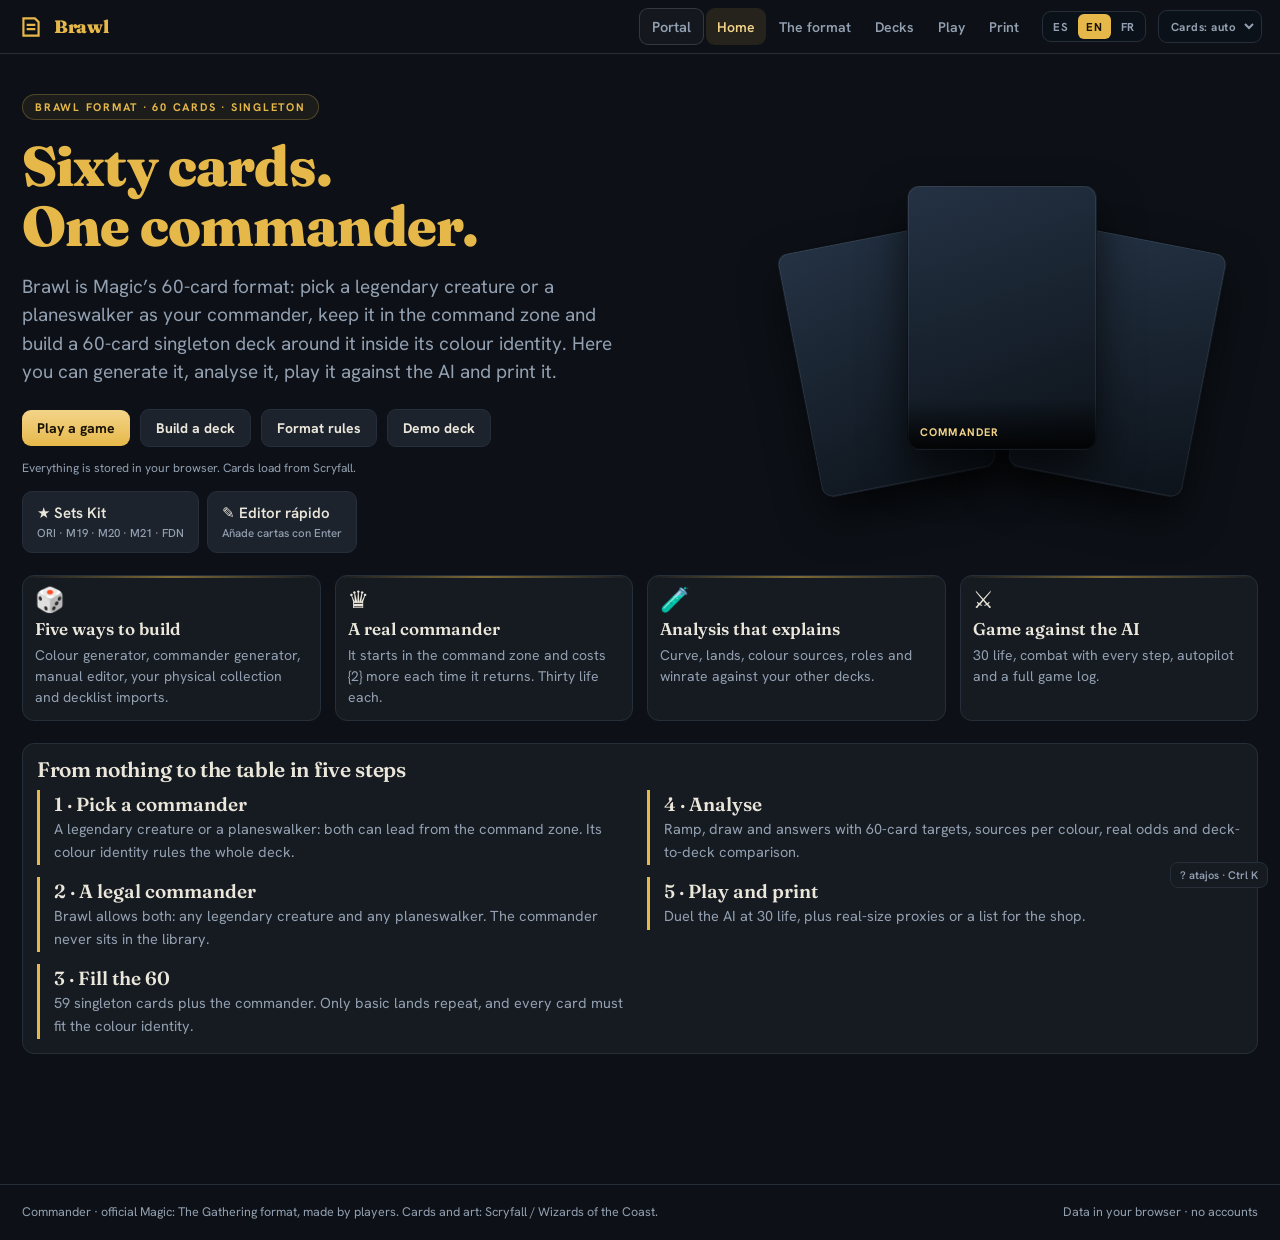
==== commit 1f80c88b: "update" ====
--- a/brawl.html
+++ b/brawl.html
@@ -9,8 +9,9 @@
 <style>@import url("css/board2.css");</style>
 </head><body>
 <header>
-  <div class="logo" data-go="inicio"><svg viewBox="0 0 24 24" aria-hidden="true"><path d="M4 3h12l4 4v14H4V3zm2 2v14h12V7.8L15.2 5H6zm2 4h8v2H8V9zm0 4h8v2H8v-2z"/></svg>Brawl</div>
+  <a class="logo" href="index.html" title="Portada · Magic TCG"><svg viewBox="0 0 24 24" aria-hidden="true"><path d="M4 3h12l4 4v14H4V3zm2 2v14h12V7.8L15.2 5H6zm2 4h8v2H8V9zm0 4h8v2H8v-2z"/></svg>Brawl</a>
   <nav id="nav">
+    <a class="navportal" href="index.html" data-i18n="nav.portal">← Portal</a>
     <button data-go="inicio" class="on" data-i18n="nav.home">Inicio</button>
     <button data-go="formato" data-i18n="nav.format">El formato</button>
     <button data-go="sobres" data-i18n="nav.packs">Mazos</button>
@@ -457,7 +458,7 @@
 /* ---------- i18n: interfaz y cartas (es / en / fr) ---------- */
 const I18N={
   es:{
-    'nav.home':'Inicio','nav.format':'El formato','nav.packs':'Sobres','nav.deck':'Mazo y análisis','nav.play':'Jugar','nav.print':'Imprimir',
+    'nav.home':'Inicio','nav.format':'El formato','nav.packs':'Sobres','nav.deck':'Mazo y análisis','nav.play':'Jugar','nav.print':'Imprimir','nav.portal':'Portal',
     'home.eyebrow':'Formato de 40 cartas · singleton','home.h1a':'Dos sobres.','home.h1b':'Un capitán.',
     'home.lede':'Abre dos sobres Jumpstart de 20 cartas, mézclalos en un mazo singleton de 40 y elige una criatura para que te mande desde la zona de mando. Partidas rápidas, mazos irrepetibles y una historia distinta cada noche.',
     'home.play':'Jugar una partida','home.create':'Crear mis sobres','home.demo':'Mazo de demostración',
@@ -561,7 +562,7 @@
     'print.previewInfo':'{n} cartas · {p} hojas','print.listInfo':'{n} cartas · capitán: {c}','print.noDeck':'Combina dos sobres primero.'
   },
   en:{
-    'nav.home':'Home','nav.format':'The format','nav.packs':'Packs','nav.deck':'Deck & analysis','nav.play':'Play','nav.print':'Print',
+    'nav.home':'Home','nav.format':'The format','nav.packs':'Packs','nav.deck':'Deck & analysis','nav.play':'Play','nav.print':'Print','nav.portal':'Portal',
     'home.eyebrow':'40-card format · singleton','home.h1a':'Two packs.','home.h1b':'One captain.',
     'home.lede':'Open two 20-card Jumpstart packs, shuffle them into a 40-card singleton deck and pick a creature to lead from the command zone. Fast games, decks you will never rebuild, a different story every night.',
     'home.play':'Play a game','home.create':'Build my packs','home.demo':'Demo deck',
@@ -665,7 +666,7 @@
     'print.previewInfo':'{n} cards · {p} sheets','print.listInfo':'{n} cards · captain: {c}','print.noDeck':'Combine two packs first.'
   },
   fr:{
-    'nav.home':'Accueil','nav.format':'Le format','nav.packs':'Boosters','nav.deck':'Deck & analyse','nav.play':'Jouer','nav.print':'Imprimer',
+    'nav.home':'Accueil','nav.format':'Le format','nav.packs':'Boosters','nav.deck':'Deck & analyse','nav.play':'Jouer','nav.print':'Imprimer','nav.portal':'Portail',
     'home.eyebrow':'Format 40 cartes · singleton','home.h1a':'Deux boosters.','home.h1b':'Un capitaine.',
     'home.lede':'Ouvrez deux boosters Jumpstart de 20 cartes, mélangez-les en un deck singleton de 40 et choisissez une créature pour vous mener depuis la zone de commandement. Parties rapides, decks uniques, une histoire différente chaque soir.',
     'home.play':'Jouer une partie','home.create':'Créer mes boosters','home.demo':'Deck de démo',
@@ -1830,7 +1831,7 @@
 });
 /* ---------- Commander · textos ES ---------- */
 Object.assign(I18N.es,{
-  'nav.home':'Inicio','nav.format':'El formato','nav.packs':'Mazos','nav.play':'Jugar','nav.print':'Imprimir',
+  'nav.home':'Inicio','nav.format':'El formato','nav.packs':'Mazos','nav.play':'Jugar','nav.print':'Imprimir','nav.portal':'Portal',
   'home.eyebrow':'Formato Brawl · 60 cartas · singleton',
   'home.h1a':'Sesenta cartas.','home.h1b':'Un comandante.',
   'home.lede':'Brawl es el formato de 60 cartas de Magic: eliges una criatura legendaria o un planiswalker como comandante, lo llevas en la zona de mando y construyes a su alrededor un mazo singleton de 60 cartas que respeta su identidad de color. Aquí puedes generarlo, analizarlo, jugarlo contra la IA e imprimirlo.',
@@ -1890,7 +1891,7 @@
 
 /* ---------- Commander · textos EN ---------- */
 Object.assign(I18N.en,{
-  'nav.home':'Home','nav.format':'The format','nav.packs':'Decks','nav.play':'Play','nav.print':'Print',
+  'nav.home':'Home','nav.format':'The format','nav.packs':'Decks','nav.play':'Play','nav.print':'Print','nav.portal':'Portal',
   'home.eyebrow':'Brawl format · 60 cards · singleton',
   'home.h1a':'Sixty cards.','home.h1b':'One commander.',
   'home.lede':'Brawl is Magic’s 60-card format: pick a legendary creature or a planeswalker as your commander, keep it in the command zone and build a 60-card singleton deck around it inside its colour identity. Here you can generate it, analyse it, play it against the AI and print it.',
@@ -1949,7 +1950,7 @@
 
 /* ---------- Commander · textos FR ---------- */
 Object.assign(I18N.fr,{
-  'nav.home':'Accueil','nav.format':'Le format','nav.packs':'Decks','nav.play':'Jouer','nav.print':'Imprimer',
+  'nav.home':'Accueil','nav.format':'Le format','nav.packs':'Decks','nav.play':'Jouer','nav.print':'Imprimer','nav.portal':'Portail',
   'home.eyebrow':'Format Brawl · 60 cartes · singleton',
   'home.h1a':'Soixante cartes.','home.h1b':'Un commandant.',
   'home.lede':'Brawl est le format 60 cartes de Magic : choisissez une créature légendaire ou un planeswalker comme commandant, gardez-le en zone de commandement et bâtissez autour un deck singleton de 60 cartes dans son identité de couleur. Ici vous pouvez le générer, l’analyser, le jouer contre l’IA et l’imprimer.',
@@ -2260,16 +2261,18 @@
   const z=$('#cardZoom');if(!z||!el||!el.isConnected)return;
   const r=el.getBoundingClientRect();
   /* cabe en la ventana por alto y no se merienda la mesa */
-  const w=Math.round(Math.max(140,Math.min(520,innerWidth*0.42,(innerHeight-16)*0.716)));
+  /* alto real de la ventana: en pantallas bajas innerHeight puede mentir */
+  const vh=Math.min(innerHeight,document.documentElement.clientHeight||innerHeight);
+  const w=Math.round(Math.max(120,Math.min(520,innerWidth*0.42,(vh-24)*0.716)));
   const h=Math.round(w/0.716);
-  z.style.width=w+'px';
+  z.style.width=w+'px';z.style.height=h+'px';
   /* a la derecha de la carta si cabe; si no, a la izquierda; si no, centrado */
   let left=r.right+16;
   if(left+w>innerWidth-8)left=r.left-w-16;
   if(left<8)left=r.left+r.width/2-w/2;
   left=Math.max(8,Math.min(left,innerWidth-w-8));
   /* centrado en la carta, sin salirse por arriba ni por abajo */
-  const top=Math.max(8,Math.min(innerHeight-h-8,r.top+r.height/2-h/2));
+  const top=Math.max(8,Math.min(vh-h-8,r.top+r.height/2-h/2));
   z.style.left=Math.round(left)+'px';z.style.top=Math.round(top)+'px';
 }
 function showZoom(el){
@@ -6492,6 +6495,9 @@
     }
     v.append(d);
   });
+  const panel=document.createElement('div');panel.className='pv-panel';
+  while(v.firstChild)panel.append(v.firstChild);
+  v.append(panel);
   v.classList.add('on');
   h.onclick=()=>v.classList.remove('on');
   v.onclick=e=>{if(e.target===v)v.classList.remove('on')};
@@ -12920,8 +12926,10 @@
   setInterval(refresh,900);
 })();
 </script>
-<style id="rules-core-css">@import url("css/rules_core.css");</style>
+<style id="rules-core-css">@import url("css/rules_core.css?v=20261127d");</style>
 <script id="rules-core" src="js/rules_core.js"></script>
+<style id="rules-more-css">@import url("css/rules_more.css");</style>
+<script id="rules-more" src="js/rules_more.js"></script>
 <script id="fdn-deck">
 /* ---------- Cimientos (FDN): mazos completos ---------- */
 (function(){
@@ -13385,7 +13393,9 @@
 <script id="saga-pw" src="js/saga_pw.js"></script>
 <style id="zoom-any-css">@import url("css/zoom_any.css");</style>
 <script id="zoom-any" src="js/zoom_any.js"></script>
-<style id="lib-gy-css">@import url("css/lib_gy.css");</style>
-<script id="lib-gy" src="js/lib_gy.js"></script>
+<style id="lib-gy-css">@import url("css/lib_gy.css?v=20261127b");</style>
+<script id="lib-gy" src="js/lib_gy.js?v=20261127b"></script>
+<script id="net-cache" src="js/net_cache.js"></script>
+<script id="play-bridge" src="js/play_bridge.js"></script>
 </body>
 </html>
